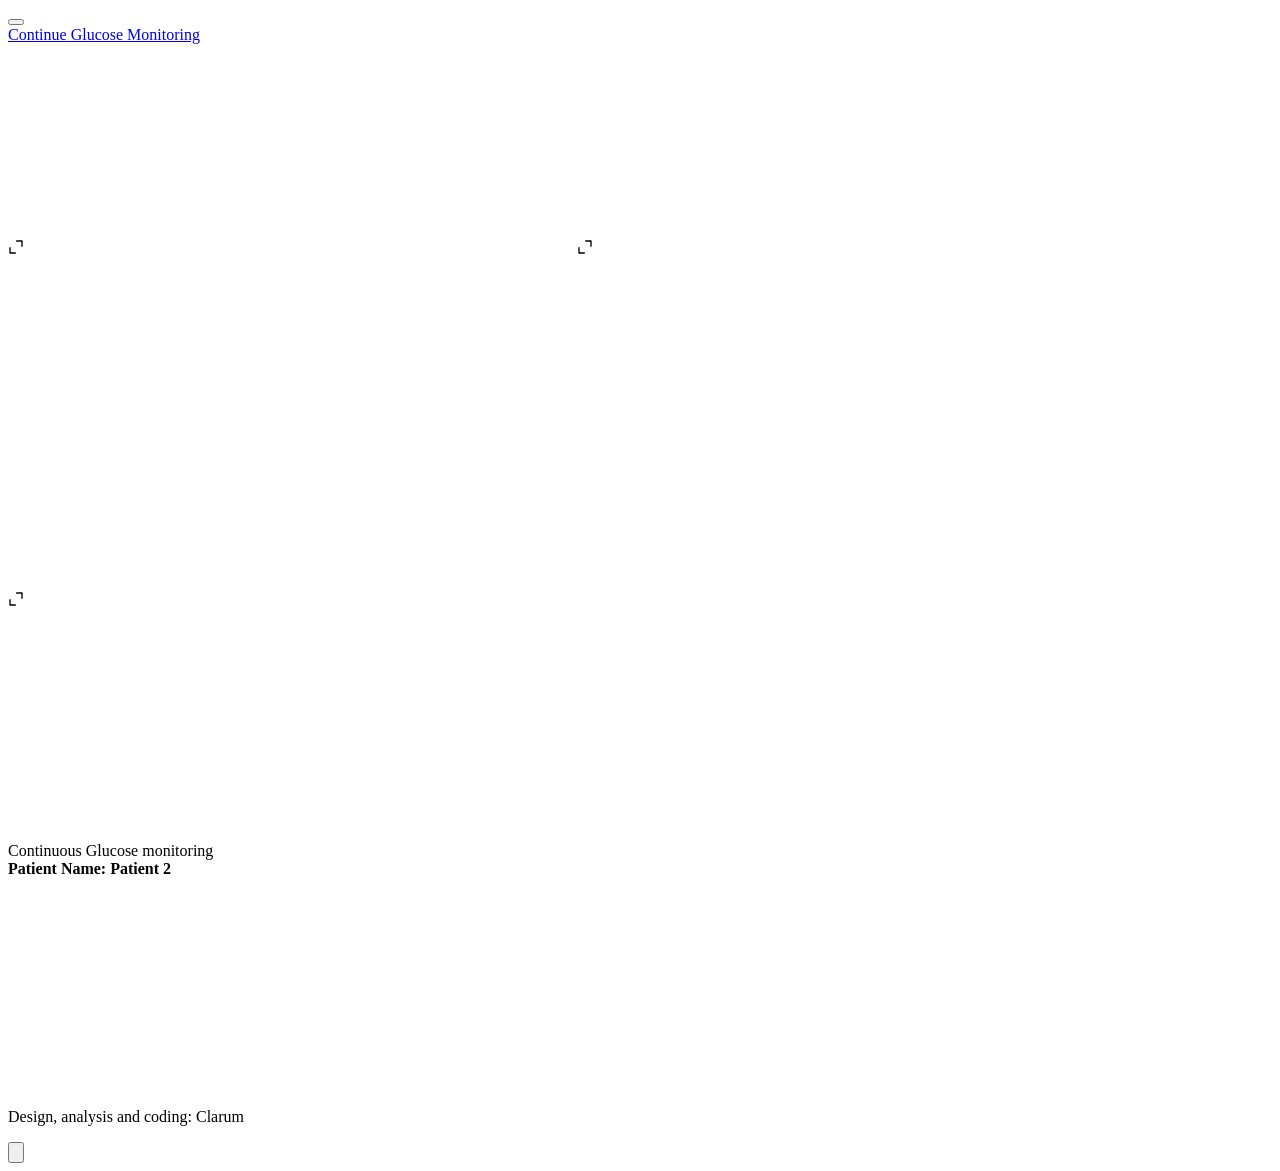
==== cgm_demo.html @ 1b86a3a2 "dashboard" ====
<!DOCTYPE html>
<html xmlns="http://www.w3.org/1999/xhtml" lang="en" xml:lang="en"><head>

<meta charset="utf-8">
<meta name="generator" content="quarto-1.8.14">

<meta name="viewport" content="width=device-width, initial-scale=1.0, user-scalable=yes">

<meta name="author" content="">

<title>Continue Glucose Monitoring</title>
<style>
code{white-space: pre-wrap;}
span.smallcaps{font-variant: small-caps;}
div.columns{display: flex; gap: min(4vw, 1.5em);}
div.column{flex: auto; overflow-x: auto;}
div.hanging-indent{margin-left: 1.5em; text-indent: -1.5em;}
ul.task-list{list-style: none;}
ul.task-list li input[type="checkbox"] {
  width: 0.8em;
  margin: 0 0.8em 0.2em -1em; /* quarto-specific, see https://github.com/quarto-dev/quarto-cli/issues/4556 */
  vertical-align: middle;
}
</style>


<script src="cgm_demo_files/libs/clipboard/clipboard.min.js"></script>
<script src="cgm_demo_files/libs/quarto-html/quarto.js" type="module"></script>
<script src="cgm_demo_files/libs/quarto-html/tabsets/tabsets.js" type="module"></script>
<script src="cgm_demo_files/libs/quarto-html/axe/axe-check.js" type="module"></script>
<script src="cgm_demo_files/libs/quarto-html/popper.min.js"></script>
<script src="cgm_demo_files/libs/quarto-html/tippy.umd.min.js"></script>
<script src="cgm_demo_files/libs/quarto-html/anchor.min.js"></script>
<link href="cgm_demo_files/libs/quarto-html/tippy.css" rel="stylesheet">
<link href="cgm_demo_files/libs/quarto-html/quarto-syntax-highlighting-8f1af79587c2686b78fe4e1fbadd71ab.css" rel="stylesheet" class="quarto-color-scheme" id="quarto-text-highlighting-styles">
<link href="cgm_demo_files/libs/quarto-html/quarto-syntax-highlighting-dark-98bfa626b1068186620cc14e15ad040c.css" rel="stylesheet" class="quarto-color-scheme quarto-color-alternate" id="quarto-text-highlighting-styles">
<link href="cgm_demo_files/libs/quarto-html/quarto-syntax-highlighting-8f1af79587c2686b78fe4e1fbadd71ab.css" rel="stylesheet" class="quarto-color-scheme-extra" id="quarto-text-highlighting-styles">
<script src="cgm_demo_files/libs/bootstrap/bootstrap.min.js"></script>
<link href="cgm_demo_files/libs/bootstrap/bootstrap-icons.css" rel="stylesheet">
<link href="cgm_demo_files/libs/bootstrap/bootstrap-f452a2c6eec29fcf981ae8c87aba3512.min.css" rel="stylesheet" append-hash="true" class="quarto-color-scheme" id="quarto-bootstrap" data-mode="light">
<link href="cgm_demo_files/libs/bootstrap/bootstrap-dark-f452a2c6eec29fcf981ae8c87aba3512.min.css" rel="stylesheet" append-hash="true" class="quarto-color-scheme quarto-color-alternate" id="quarto-bootstrap" data-mode="light">
<link href="cgm_demo_files/libs/bootstrap/bootstrap-f452a2c6eec29fcf981ae8c87aba3512.min.css" rel="stylesheet" append-hash="true" class="quarto-color-scheme-extra" id="quarto-bootstrap" data-mode="light">
<script src="cgm_demo_files/libs/quarto-dashboard/quarto-dashboard.js"></script>
<script src="cgm_demo_files/libs/quarto-dashboard/stickythead.js"></script>



<script src="cgm_demo_files/libs/quarto-dashboard/web-components.js" type="module"></script>
<script src="cgm_demo_files/libs/quarto-dashboard/components.js"></script>

<link href="cgm_demo_files/libs/htmltools-fill-0.5.9/fill.css" rel="stylesheet">
<script src="cgm_demo_files/libs/htmlwidgets-1.6.4/htmlwidgets.js"></script>
<link href="cgm_demo_files/libs/datatables-css-0.0.0/datatables-crosstalk.css" rel="stylesheet">
<script src="cgm_demo_files/libs/datatables-binding-0.34.0/datatables.js"></script>
<script src="cgm_demo_files/libs/jquery-3.6.0/jquery-3.6.0.min.js"></script>
<link href="cgm_demo_files/libs/dt-core-1.13.6/css/jquery.dataTables.min.css" rel="stylesheet">
<link href="cgm_demo_files/libs/dt-core-1.13.6/css/jquery.dataTables.extra.css" rel="stylesheet">
<script src="cgm_demo_files/libs/dt-core-1.13.6/js/jquery.dataTables.min.js"></script>
<link href="cgm_demo_files/libs/crosstalk-1.2.1/css/crosstalk.min.css" rel="stylesheet">
<script src="cgm_demo_files/libs/crosstalk-1.2.1/js/crosstalk.min.js"></script>
<script src="cgm_demo_files/libs/plotly-binding-4.12.0/plotly.js"></script>
<script src="cgm_demo_files/libs/typedarray-0.1/typedarray.min.js"></script>
<link href="cgm_demo_files/libs/plotly-htmlwidgets-css-2.25.2/plotly-htmlwidgets.css" rel="stylesheet">
<script src="cgm_demo_files/libs/plotly-main-2.25.2/plotly-latest.min.js"></script>


</head>

<body class="quarto-dashboard dashboard-fill dashboard-sidebar fullcontent quarto-light">

<header id="quarto-dashboard-header">
<nav class="navbar navbar-expand-md slim" data-bs-theme="dark">
  <div class="navbar-container container-fluid">
    <button class="navbar-toggler hidden" type="button" data-bs-toggle="collapse" data-bs-target="#dashboard-collapse" aria-controls="dashboard-collapse" aria-expanded="false" aria-label="Toggle navigation">
      <span class="navbar-toggler-icon"></span>
    </button>


    <div class="navbar-brand-container">

      <div class="navbar-title">
        <div class="navbar-title-text"><a href="#">Continue Glucose Monitoring</a></div>


      </div>
    </div>
</div>
</nav>
</header>
<div class="page-layout-custom quarto-dashboard-content bslib-gap-spacing html-fill-container bslib-page-fill dashboard-sidebar-container">

<div class="bslib-sidebar-layout html-fill-item html-fill-container" data-bslib-sidebar-open="desktop" data-bslib-sidebar-init="true" style=" --bslib-sidebar-width: 17%" data-bslib-sidebar-border="false" data-bslib-sidebar-border-radius="false"><div class="main html-fill-container html-fill-item"><div class="sidebar-content html-fill-item html-fill-container">
<div class="bslib-grid html-fill-item html-fill-container" style="display: grid; grid-template-columns: minmax(3em, 1fr);
grid-auto-rows: minmax(0, 1fr);">
<div class="bslib-grid html-fill-item html-fill-container" style="display: grid; grid-template-rows: minmax(3em, 45fr) minmax(3em, 55fr); grid-auto-columns: minmax(0, 1fr);">
<div class="bslib-grid html-fill-item html-fill-container" style="display: grid; grid-template-columns: minmax(3em, 45fr) minmax(3em, 55fr);
grid-auto-rows: minmax(0, 1fr);">
<div class="bslib-grid html-fill-item html-fill-container" style="display: grid; grid-template-rows: minmax(3em, 1fr); grid-auto-columns: minmax(0, 1fr);">
<div class="card cell bslib-card html-fill-container html-fill-item" data-bslib-card-init="" data-require-bs-caller="card()" data-full-screen="false">
<div class="card-body html-fill-item html-fill-container">
<div class="cell-output-display html-fill-item html-fill-container">
<div class="plotly html-widget html-fill-item html-fill-container" id="htmlwidget-739c5c9252cc0f25b545" style="width:100%;height:195px;"></div>
<script type="application/json" data-for="htmlwidget-739c5c9252cc0f25b545">{"x":{"visdat":{"c626cfb7fd":["function () ","plotlyVisDat"]},"cur_data":"c626cfb7fd","attrs":{"c626cfb7fd":{"measure":{},"x":{},"y":{},"textposition":"inside","text":{},"hovertemplate":{},"name":"20","linetype":["dash"],"alpha_stroke":1,"sizes":[10,100],"spans":[1,20],"type":"waterfall"}},"layout":{"margin":{"b":40,"l":60,"t":25,"r":10},"title":{"text":"Percentage of time in a glucose range","y":0.98999999999999999,"x":0.5,"xanchor":"center","yanchor":"top","font":{"family":"Helvetica","size":22}},"xaxis":{"domain":[0,1],"automargin":true,"title":"Glucose levels","font":{"size":16},"type":"category","categoryorder":"array","categoryarray":["very high","high","target","low","very low"]},"yaxis":{"domain":[0,1],"automargin":true,"title":"Percentage of Time","font":{"size":16}},"showlegend":false,"hovermode":"closest"},"source":"A","config":{"modeBarButtonsToAdd":["hoverclosest","hovercompare"],"showSendToCloud":false},"data":[{"measure":["target","high","very high"],"x":["target","high","very high"],"y":[26,48,26],"textposition":["inside","inside","inside"],"text":["70-180 mg/dL","181-250 mg/dL",">250 mg/dL"],"hovertemplate":["Time in glucose range: 26.4%","Time in glucose range: 47.5%","Time in glucose range: 26.1%"],"name":"20","type":"waterfall","line":{"dash":"dash"},"mode":"+lines","xaxis":"x","yaxis":"y","frame":null}],"highlight":{"on":"plotly_click","persistent":false,"dynamic":false,"selectize":false,"opacityDim":0.20000000000000001,"selected":{"opacity":1},"debounce":0},"shinyEvents":["plotly_hover","plotly_click","plotly_selected","plotly_relayout","plotly_brushed","plotly_brushing","plotly_clickannotation","plotly_doubleclick","plotly_deselect","plotly_afterplot","plotly_sunburstclick"],"base_url":"https://plot.ly"},"evals":[],"jsHooks":[]}</script>
</div>
</div>
<bslib-tooltip placement="auto" bsoptions="[]" data-require-bs-version="5" data-require-bs-caller="tooltip()">
    <template>Expand</template>
    <span class="bslib-full-screen-enter badge rounded-pill">
        <svg xmlns="http://www.w3.org/2000/svg" viewbox="0 0 24 24" style="height:1em;width:1em;" aria-hidden="true" role="img"><path d="M20 5C20 4.4 19.6 4 19 4H13C12.4 4 12 3.6 12 3C12 2.4 12.4 2 13 2H21C21.6 2 22 2.4 22 3V11C22 11.6 21.6 12 21 12C20.4 12 20 11.6 20 11V5ZM4 19C4 19.6 4.4 20 5 20H11C11.6 20 12 20.4 12 21C12 21.6 11.6 22 11 22H3C2.4 22 2 21.6 2 21V13C2 12.4 2.4 12 3 12C3.6 12 4 12.4 4 13V19Z"></path></svg>
    </span>
</bslib-tooltip><script data-bslib-card-init="">bslib.Card.initializeAllCards();</script></div>
</div><div class="bslib-grid html-fill-item html-fill-container" style="display: grid; grid-template-rows: minmax(3em, 1fr); grid-auto-columns: minmax(0, 1fr);">
<div class="card cell bslib-card html-fill-container html-fill-item" data-bslib-card-init="" data-require-bs-caller="card()" data-full-screen="false">
<div class="card-body html-fill-item html-fill-container">
<div class="cell-output-display html-fill-item html-fill-container">
<div class="plotly html-widget html-fill-item html-fill-container" id="htmlwidget-58cca37e4f664f8fe1e3" style="width:100%;height:195px;"></div>
<script type="application/json" data-for="htmlwidget-58cca37e4f664f8fe1e3">{"x":{"visdat":{"c6240b1819e":["function () ","plotlyVisDat"]},"cur_data":"c6240b1819e","attrs":{"c6240b1819e":{"x":{},"y":{},"mode":"lines","line":{"color":"black","width":2},"showlegend":false,"text":["Time:  00:05:00 <br /> Median:  258.2 mg/dL<br />","Time:  00:10:00 <br /> Median:  256.1 mg/dL<br />","Time:  00:15:00 <br /> Median:  254.1 mg/dL<br />","Time:  00:20:00 <br /> Median:  252.1 mg/dL<br />","Time:  00:25:00 <br /> Median:  250.1 mg/dL<br />","Time:  00:30:00 <br /> Median:  248.2 mg/dL<br />","Time:  00:35:00 <br /> Median:  246.3 mg/dL<br />","Time:  00:40:00 <br /> Median:  244.4 mg/dL<br />","Time:  00:45:00 <br /> Median:  242.5 mg/dL<br />","Time:  00:50:00 <br /> Median:  240.6 mg/dL<br />","Time:  00:55:00 <br /> Median:  238.7 mg/dL<br />","Time:  01:00:00 <br /> Median:  236.9 mg/dL<br />","Time:  01:05:00 <br /> Median:  235.1 mg/dL<br />","Time:  01:10:00 <br /> Median:  233.3 mg/dL<br />","Time:  01:15:00 <br /> Median:  231.6 mg/dL<br />","Time:  01:20:00 <br /> Median:  229.9 mg/dL<br />","Time:  01:25:00 <br /> Median:  228.2 mg/dL<br />","Time:  01:30:00 <br /> Median:  226.6 mg/dL<br />","Time:  01:35:00 <br /> Median:  225 mg/dL<br />","Time:  01:40:00 <br /> Median:  223.3 mg/dL<br />","Time:  01:45:00 <br /> Median:  221.8 mg/dL<br />","Time:  01:50:00 <br /> Median:  220.2 mg/dL<br />","Time:  01:55:00 <br /> Median:  218.7 mg/dL<br />","Time:  02:00:00 <br /> Median:  217.2 mg/dL<br />","Time:  02:05:00 <br /> Median:  215.7 mg/dL<br />","Time:  02:10:00 <br /> Median:  214.3 mg/dL<br />","Time:  02:15:00 <br /> Median:  212.9 mg/dL<br />","Time:  02:20:00 <br /> Median:  211.5 mg/dL<br />","Time:  02:25:00 <br /> Median:  210.2 mg/dL<br />","Time:  02:30:00 <br /> Median:  208.8 mg/dL<br />","Time:  02:35:00 <br /> Median:  207.5 mg/dL<br />","Time:  02:40:00 <br /> Median:  206.1 mg/dL<br />","Time:  02:45:00 <br /> Median:  204.8 mg/dL<br />","Time:  02:50:00 <br /> Median:  203.6 mg/dL<br />","Time:  02:55:00 <br /> Median:  202.4 mg/dL<br />","Time:  03:00:00 <br /> Median:  201.3 mg/dL<br />","Time:  03:05:00 <br /> Median:  200.3 mg/dL<br />","Time:  03:10:00 <br /> Median:  199.2 mg/dL<br />","Time:  03:15:00 <br /> Median:  198.1 mg/dL<br />","Time:  03:20:00 <br /> Median:  197 mg/dL<br />","Time:  03:25:00 <br /> Median:  195.9 mg/dL<br />","Time:  03:30:00 <br /> Median:  194.9 mg/dL<br />","Time:  03:35:00 <br /> Median:  193.9 mg/dL<br />","Time:  03:40:00 <br /> Median:  193.1 mg/dL<br />","Time:  03:45:00 <br /> Median:  192.3 mg/dL<br />","Time:  03:50:00 <br /> Median:  191.7 mg/dL<br />","Time:  03:55:00 <br /> Median:  191.1 mg/dL<br />","Time:  04:00:00 <br /> Median:  190.7 mg/dL<br />","Time:  04:05:00 <br /> Median:  190.2 mg/dL<br />","Time:  04:10:00 <br /> Median:  189.9 mg/dL<br />","Time:  04:15:00 <br /> Median:  189.6 mg/dL<br />","Time:  04:20:00 <br /> Median:  189.3 mg/dL<br />","Time:  04:25:00 <br /> Median:  189 mg/dL<br />","Time:  04:30:00 <br /> Median:  188.7 mg/dL<br />","Time:  04:35:00 <br /> Median:  188.5 mg/dL<br />","Time:  04:40:00 <br /> Median:  188.4 mg/dL<br />","Time:  04:45:00 <br /> Median:  188.4 mg/dL<br />","Time:  04:50:00 <br /> Median:  188.5 mg/dL<br />","Time:  04:55:00 <br /> Median:  188.6 mg/dL<br />","Time:  05:00:00 <br /> Median:  188.8 mg/dL<br />","Time:  05:05:00 <br /> Median:  188.9 mg/dL<br />","Time:  05:10:00 <br /> Median:  189.1 mg/dL<br />","Time:  05:15:00 <br /> Median:  189.2 mg/dL<br />","Time:  05:20:00 <br /> Median:  189.3 mg/dL<br />","Time:  05:25:00 <br /> Median:  189.6 mg/dL<br />","Time:  05:30:00 <br /> Median:  190 mg/dL<br />","Time:  05:35:00 <br /> Median:  190.5 mg/dL<br />","Time:  05:40:00 <br /> Median:  191 mg/dL<br />","Time:  05:45:00 <br /> Median:  191.5 mg/dL<br />","Time:  05:50:00 <br /> Median:  192 mg/dL<br />","Time:  05:55:00 <br /> Median:  192.4 mg/dL<br />","Time:  06:00:00 <br /> Median:  192.8 mg/dL<br />","Time:  06:05:00 <br /> Median:  193.1 mg/dL<br />","Time:  06:10:00 <br /> Median:  193.6 mg/dL<br />","Time:  06:15:00 <br /> Median:  194.1 mg/dL<br />","Time:  06:20:00 <br /> Median:  194.6 mg/dL<br />","Time:  06:25:00 <br /> Median:  195.2 mg/dL<br />","Time:  06:30:00 <br /> Median:  195.8 mg/dL<br />","Time:  06:35:00 <br /> Median:  196.3 mg/dL<br />","Time:  06:40:00 <br /> Median:  196.8 mg/dL<br />","Time:  06:45:00 <br /> Median:  197.3 mg/dL<br />","Time:  06:50:00 <br /> Median:  197.7 mg/dL<br />","Time:  06:55:00 <br /> Median:  198.2 mg/dL<br />","Time:  07:00:00 <br /> Median:  198.8 mg/dL<br />","Time:  07:05:00 <br /> Median:  199.4 mg/dL<br />","Time:  07:10:00 <br /> Median:  200 mg/dL<br />","Time:  07:15:00 <br /> Median:  200.6 mg/dL<br />","Time:  07:20:00 <br /> Median:  201.1 mg/dL<br />","Time:  07:25:00 <br /> Median:  201.6 mg/dL<br />","Time:  07:30:00 <br /> Median:  202 mg/dL<br />","Time:  07:35:00 <br /> Median:  202.5 mg/dL<br />","Time:  07:40:00 <br /> Median:  203 mg/dL<br />","Time:  07:45:00 <br /> Median:  203.5 mg/dL<br />","Time:  07:50:00 <br /> Median:  204.1 mg/dL<br />","Time:  07:55:00 <br /> Median:  204.7 mg/dL<br />","Time:  08:00:00 <br /> Median:  205.3 mg/dL<br />","Time:  08:05:00 <br /> Median:  205.8 mg/dL<br />","Time:  08:10:00 <br /> Median:  206.2 mg/dL<br />","Time:  08:15:00 <br /> Median:  206.5 mg/dL<br />","Time:  08:20:00 <br /> Median:  206.7 mg/dL<br />","Time:  08:25:00 <br /> Median:  207.1 mg/dL<br />","Time:  08:30:00 <br /> Median:  207.4 mg/dL<br />","Time:  08:35:00 <br /> Median:  207.8 mg/dL<br />","Time:  08:40:00 <br /> Median:  208.1 mg/dL<br />","Time:  08:45:00 <br /> Median:  208.4 mg/dL<br />","Time:  08:50:00 <br /> Median:  208.6 mg/dL<br />","Time:  08:55:00 <br /> Median:  208.8 mg/dL<br />","Time:  09:00:00 <br /> Median:  208.8 mg/dL<br />","Time:  09:05:00 <br /> Median:  208.7 mg/dL<br />","Time:  09:10:00 <br /> Median:  208.6 mg/dL<br />","Time:  09:15:00 <br /> Median:  208.5 mg/dL<br />","Time:  09:20:00 <br /> Median:  208.4 mg/dL<br />","Time:  09:25:00 <br /> Median:  208.3 mg/dL<br />","Time:  09:30:00 <br /> Median:  208.1 mg/dL<br />","Time:  09:35:00 <br /> Median:  207.8 mg/dL<br />","Time:  09:40:00 <br /> Median:  207.5 mg/dL<br />","Time:  09:45:00 <br /> Median:  207.1 mg/dL<br />","Time:  09:50:00 <br /> Median:  206.6 mg/dL<br />","Time:  09:55:00 <br /> Median:  205.9 mg/dL<br />","Time:  10:00:00 <br /> Median:  205.1 mg/dL<br />","Time:  10:05:00 <br /> Median:  204.2 mg/dL<br />","Time:  10:10:00 <br /> Median:  203.3 mg/dL<br />","Time:  10:15:00 <br /> Median:  202.4 mg/dL<br />","Time:  10:20:00 <br /> Median:  201.5 mg/dL<br />","Time:  10:25:00 <br /> Median:  200.6 mg/dL<br />","Time:  10:30:00 <br /> Median:  199.8 mg/dL<br />","Time:  10:35:00 <br /> Median:  199 mg/dL<br />","Time:  10:40:00 <br /> Median:  197.9 mg/dL<br />","Time:  10:45:00 <br /> Median:  196.7 mg/dL<br />","Time:  10:50:00 <br /> Median:  195.3 mg/dL<br />","Time:  10:55:00 <br /> Median:  194 mg/dL<br />","Time:  11:00:00 <br /> Median:  192.6 mg/dL<br />","Time:  11:05:00 <br /> Median:  191.4 mg/dL<br />","Time:  11:10:00 <br /> Median:  190.2 mg/dL<br />","Time:  11:15:00 <br /> Median:  189.3 mg/dL<br />","Time:  11:20:00 <br /> Median:  188.3 mg/dL<br />","Time:  11:25:00 <br /> Median:  187.2 mg/dL<br />","Time:  11:30:00 <br /> Median:  186 mg/dL<br />","Time:  11:35:00 <br /> Median:  184.7 mg/dL<br />","Time:  11:40:00 <br /> Median:  183.4 mg/dL<br />","Time:  11:45:00 <br /> Median:  182.2 mg/dL<br />","Time:  11:50:00 <br /> Median:  181 mg/dL<br />","Time:  11:55:00 <br /> Median:  180 mg/dL<br />","Time:  12:00:00 <br /> Median:  179.2 mg/dL<br />","Time:  12:05:00 <br /> Median:  178.5 mg/dL<br />","Time:  12:10:00 <br /> Median:  177.7 mg/dL<br />","Time:  12:15:00 <br /> Median:  176.9 mg/dL<br />","Time:  12:20:00 <br /> Median:  176 mg/dL<br />","Time:  12:25:00 <br /> Median:  175.2 mg/dL<br />","Time:  12:30:00 <br /> Median:  174.5 mg/dL<br />","Time:  12:35:00 <br /> Median:  173.8 mg/dL<br />","Time:  12:40:00 <br /> Median:  173.3 mg/dL<br />","Time:  12:45:00 <br /> Median:  172.8 mg/dL<br />","Time:  12:50:00 <br /> Median:  172.5 mg/dL<br />","Time:  12:55:00 <br /> Median:  172.2 mg/dL<br />","Time:  13:00:00 <br /> Median:  172 mg/dL<br />","Time:  13:05:00 <br /> Median:  171.7 mg/dL<br />","Time:  13:10:00 <br /> Median:  171.6 mg/dL<br />","Time:  13:15:00 <br /> Median:  171.4 mg/dL<br />","Time:  13:20:00 <br /> Median:  171.4 mg/dL<br />","Time:  13:25:00 <br /> Median:  171.4 mg/dL<br />","Time:  13:30:00 <br /> Median:  171.5 mg/dL<br />","Time:  13:35:00 <br /> Median:  171.7 mg/dL<br />","Time:  13:40:00 <br /> Median:  172 mg/dL<br />","Time:  13:45:00 <br /> Median:  172.4 mg/dL<br />","Time:  13:50:00 <br /> Median:  172.9 mg/dL<br />","Time:  13:55:00 <br /> Median:  173.5 mg/dL<br />","Time:  14:00:00 <br /> Median:  174.1 mg/dL<br />","Time:  14:05:00 <br /> Median:  174.7 mg/dL<br />","Time:  14:10:00 <br /> Median:  175.3 mg/dL<br />","Time:  14:15:00 <br /> Median:  176 mg/dL<br />","Time:  14:20:00 <br /> Median:  176.7 mg/dL<br />","Time:  14:25:00 <br /> Median:  177.5 mg/dL<br />","Time:  14:30:00 <br /> Median:  178.5 mg/dL<br />","Time:  14:35:00 <br /> Median:  179.6 mg/dL<br />","Time:  14:40:00 <br /> Median:  180.7 mg/dL<br />","Time:  14:45:00 <br /> Median:  181.8 mg/dL<br />","Time:  14:50:00 <br /> Median:  182.9 mg/dL<br />","Time:  14:55:00 <br /> Median:  184 mg/dL<br />","Time:  15:00:00 <br /> Median:  185 mg/dL<br />","Time:  15:05:00 <br /> Median:  186 mg/dL<br />","Time:  15:10:00 <br /> Median:  187.2 mg/dL<br />","Time:  15:15:00 <br /> Median:  188.5 mg/dL<br />","Time:  15:20:00 <br /> Median:  189.8 mg/dL<br />","Time:  15:25:00 <br /> Median:  191.2 mg/dL<br />","Time:  15:30:00 <br /> Median:  192.6 mg/dL<br />","Time:  15:35:00 <br /> Median:  193.9 mg/dL<br />","Time:  15:40:00 <br /> Median:  195.2 mg/dL<br />","Time:  15:45:00 <br /> Median:  196.3 mg/dL<br />","Time:  15:50:00 <br /> Median:  197.5 mg/dL<br />","Time:  15:55:00 <br /> Median:  198.8 mg/dL<br />","Time:  16:00:00 <br /> Median:  200.2 mg/dL<br />","Time:  16:05:00 <br /> Median:  201.6 mg/dL<br />","Time:  16:10:00 <br /> Median:  203.1 mg/dL<br />","Time:  16:15:00 <br /> Median:  204.6 mg/dL<br />","Time:  16:20:00 <br /> Median:  205.9 mg/dL<br />","Time:  16:25:00 <br /> Median:  207.2 mg/dL<br />","Time:  16:30:00 <br /> Median:  208.4 mg/dL<br />","Time:  16:35:00 <br /> Median:  209.5 mg/dL<br />","Time:  16:40:00 <br /> Median:  210.7 mg/dL<br />","Time:  16:45:00 <br /> Median:  211.9 mg/dL<br />","Time:  16:50:00 <br /> Median:  213.2 mg/dL<br />","Time:  16:55:00 <br /> Median:  214.4 mg/dL<br />","Time:  17:00:00 <br /> Median:  215.6 mg/dL<br />","Time:  17:05:00 <br /> Median:  216.8 mg/dL<br />","Time:  17:10:00 <br /> Median:  217.8 mg/dL<br />","Time:  17:15:00 <br /> Median:  218.8 mg/dL<br />","Time:  17:20:00 <br /> Median:  219.6 mg/dL<br />","Time:  17:25:00 <br /> Median:  220.5 mg/dL<br />","Time:  17:30:00 <br /> Median:  221.3 mg/dL<br />","Time:  17:35:00 <br /> Median:  222.1 mg/dL<br />","Time:  17:40:00 <br /> Median:  222.9 mg/dL<br />","Time:  17:45:00 <br /> Median:  223.7 mg/dL<br />","Time:  17:50:00 <br /> Median:  224.4 mg/dL<br />","Time:  17:55:00 <br /> Median:  225 mg/dL<br />","Time:  18:00:00 <br /> Median:  225.6 mg/dL<br />","Time:  18:05:00 <br /> Median:  226.1 mg/dL<br />","Time:  18:10:00 <br /> Median:  226.4 mg/dL<br />","Time:  18:15:00 <br /> Median:  226.6 mg/dL<br />","Time:  18:20:00 <br /> Median:  226.7 mg/dL<br />","Time:  18:25:00 <br /> Median:  226.7 mg/dL<br />","Time:  18:30:00 <br /> Median:  226.8 mg/dL<br />","Time:  18:35:00 <br /> Median:  226.9 mg/dL<br />","Time:  18:40:00 <br /> Median:  227.1 mg/dL<br />","Time:  18:45:00 <br /> Median:  227.4 mg/dL<br />","Time:  18:50:00 <br /> Median:  227.7 mg/dL<br />","Time:  18:55:00 <br /> Median:  227.9 mg/dL<br />","Time:  19:00:00 <br /> Median:  228 mg/dL<br />","Time:  19:05:00 <br /> Median:  228.1 mg/dL<br />","Time:  19:10:00 <br /> Median:  228.1 mg/dL<br />","Time:  19:15:00 <br /> Median:  228.1 mg/dL<br />","Time:  19:20:00 <br /> Median:  228.2 mg/dL<br />","Time:  19:25:00 <br /> Median:  228.4 mg/dL<br />","Time:  19:30:00 <br /> Median:  228.8 mg/dL<br />","Time:  19:35:00 <br /> Median:  229.3 mg/dL<br />","Time:  19:40:00 <br /> Median:  229.8 mg/dL<br />","Time:  19:45:00 <br /> Median:  230.2 mg/dL<br />","Time:  19:50:00 <br /> Median:  230.7 mg/dL<br />","Time:  19:55:00 <br /> Median:  231.2 mg/dL<br />","Time:  20:00:00 <br /> Median:  231.7 mg/dL<br />","Time:  20:05:00 <br /> Median:  232.2 mg/dL<br />","Time:  20:10:00 <br /> Median:  232.7 mg/dL<br />","Time:  20:15:00 <br /> Median:  233.2 mg/dL<br />","Time:  20:20:00 <br /> Median:  233.8 mg/dL<br />","Time:  20:25:00 <br /> Median:  234.6 mg/dL<br />","Time:  20:30:00 <br /> Median:  235.4 mg/dL<br />","Time:  20:35:00 <br /> Median:  236.2 mg/dL<br />","Time:  20:40:00 <br /> Median:  237 mg/dL<br />","Time:  20:45:00 <br /> Median:  237.9 mg/dL<br />","Time:  20:50:00 <br /> Median:  238.7 mg/dL<br />","Time:  20:55:00 <br /> Median:  239.4 mg/dL<br />","Time:  21:00:00 <br /> Median:  240 mg/dL<br />","Time:  21:05:00 <br /> Median:  240.5 mg/dL<br />","Time:  21:10:00 <br /> Median:  241.1 mg/dL<br />","Time:  21:15:00 <br /> Median:  241.7 mg/dL<br />","Time:  21:20:00 <br /> Median:  242.4 mg/dL<br />","Time:  21:25:00 <br /> Median:  243 mg/dL<br />","Time:  21:30:00 <br /> Median:  243.6 mg/dL<br />","Time:  21:35:00 <br /> Median:  244.2 mg/dL<br />","Time:  21:40:00 <br /> Median:  244.7 mg/dL<br />","Time:  21:45:00 <br /> Median:  245.2 mg/dL<br />","Time:  21:50:00 <br /> Median:  245.7 mg/dL<br />","Time:  21:55:00 <br /> Median:  246.2 mg/dL<br />","Time:  22:00:00 <br /> Median:  246.7 mg/dL<br />","Time:  22:05:00 <br /> Median:  247.2 mg/dL<br />","Time:  22:10:00 <br /> Median:  247.7 mg/dL<br />","Time:  22:15:00 <br /> Median:  248.2 mg/dL<br />","Time:  22:20:00 <br /> Median:  248.6 mg/dL<br />","Time:  22:25:00 <br /> Median:  249 mg/dL<br />","Time:  22:30:00 <br /> Median:  249.4 mg/dL<br />","Time:  22:35:00 <br /> Median:  249.8 mg/dL<br />","Time:  22:40:00 <br /> Median:  250.2 mg/dL<br />","Time:  22:45:00 <br /> Median:  250.5 mg/dL<br />","Time:  22:50:00 <br /> Median:  250.9 mg/dL<br />","Time:  22:55:00 <br /> Median:  251.2 mg/dL<br />","Time:  23:00:00 <br /> Median:  251.5 mg/dL<br />","Time:  23:05:00 <br /> Median:  251.8 mg/dL<br />","Time:  23:10:00 <br /> Median:  252.1 mg/dL<br />","Time:  23:15:00 <br /> Median:  252.3 mg/dL<br />","Time:  23:20:00 <br /> Median:  252.6 mg/dL<br />","Time:  23:25:00 <br /> Median:  252.8 mg/dL<br />","Time:  23:30:00 <br /> Median:  252.9 mg/dL<br />","Time:  23:35:00 <br /> Median:  253.1 mg/dL<br />","Time:  23:40:00 <br /> Median:  253.2 mg/dL<br />","Time:  23:45:00 <br /> Median:  253.3 mg/dL<br />","Time:  23:50:00 <br /> Median:  253.3 mg/dL<br />","Time:  23:55:00 <br /> Median:  253.4 mg/dL<br />","Time:  24:00:00 <br /> Median:  253.5 mg/dL<br />"],"hoverinfo":"text","alpha_stroke":1,"sizes":[10,100],"spans":[1,20],"type":"scatter"},"c6240b1819e.1":{"x":{},"y":{},"mode":"lines","line":{"color":"#325DAA","width":2,"dash":"dash"},"showlegend":false,"text":["Time:  00:05:00 <br /> 5th percentile:  182 mg/dL<br />","Time:  00:10:00 <br /> 5th percentile:  181.6 mg/dL<br />","Time:  00:15:00 <br /> 5th percentile:  181.2 mg/dL<br />","Time:  00:20:00 <br /> 5th percentile:  180.8 mg/dL<br />","Time:  00:25:00 <br /> 5th percentile:  180.4 mg/dL<br />","Time:  00:30:00 <br /> 5th percentile:  179.9 mg/dL<br />","Time:  00:35:00 <br /> 5th percentile:  179.5 mg/dL<br />","Time:  00:40:00 <br /> 5th percentile:  179.1 mg/dL<br />","Time:  00:45:00 <br /> 5th percentile:  178.7 mg/dL<br />","Time:  00:50:00 <br /> 5th percentile:  178.3 mg/dL<br />","Time:  00:55:00 <br /> 5th percentile:  177.8 mg/dL<br />","Time:  01:00:00 <br /> 5th percentile:  177.4 mg/dL<br />","Time:  01:05:00 <br /> 5th percentile:  177 mg/dL<br />","Time:  01:10:00 <br /> 5th percentile:  176.5 mg/dL<br />","Time:  01:15:00 <br /> 5th percentile:  176.1 mg/dL<br />","Time:  01:20:00 <br /> 5th percentile:  175.7 mg/dL<br />","Time:  01:25:00 <br /> 5th percentile:  175.2 mg/dL<br />","Time:  01:30:00 <br /> 5th percentile:  174.8 mg/dL<br />","Time:  01:35:00 <br /> 5th percentile:  174.3 mg/dL<br />","Time:  01:40:00 <br /> 5th percentile:  173.8 mg/dL<br />","Time:  01:45:00 <br /> 5th percentile:  173.4 mg/dL<br />","Time:  01:50:00 <br /> 5th percentile:  172.9 mg/dL<br />","Time:  01:55:00 <br /> 5th percentile:  172.4 mg/dL<br />","Time:  02:00:00 <br /> 5th percentile:  171.9 mg/dL<br />","Time:  02:05:00 <br /> 5th percentile:  171.4 mg/dL<br />","Time:  02:10:00 <br /> 5th percentile:  171 mg/dL<br />","Time:  02:15:00 <br /> 5th percentile:  170.5 mg/dL<br />","Time:  02:20:00 <br /> 5th percentile:  170 mg/dL<br />","Time:  02:25:00 <br /> 5th percentile:  169.5 mg/dL<br />","Time:  02:30:00 <br /> 5th percentile:  169.1 mg/dL<br />","Time:  02:35:00 <br /> 5th percentile:  168.6 mg/dL<br />","Time:  02:40:00 <br /> 5th percentile:  168.1 mg/dL<br />","Time:  02:45:00 <br /> 5th percentile:  167.7 mg/dL<br />","Time:  02:50:00 <br /> 5th percentile:  167.2 mg/dL<br />","Time:  02:55:00 <br /> 5th percentile:  166.7 mg/dL<br />","Time:  03:00:00 <br /> 5th percentile:  166.2 mg/dL<br />","Time:  03:05:00 <br /> 5th percentile:  165.7 mg/dL<br />","Time:  03:10:00 <br /> 5th percentile:  165.2 mg/dL<br />","Time:  03:15:00 <br /> 5th percentile:  164.7 mg/dL<br />","Time:  03:20:00 <br /> 5th percentile:  164.2 mg/dL<br />","Time:  03:25:00 <br /> 5th percentile:  163.6 mg/dL<br />","Time:  03:30:00 <br /> 5th percentile:  163.1 mg/dL<br />","Time:  03:35:00 <br /> 5th percentile:  162.6 mg/dL<br />","Time:  03:40:00 <br /> 5th percentile:  162.1 mg/dL<br />","Time:  03:45:00 <br /> 5th percentile:  161.5 mg/dL<br />","Time:  03:50:00 <br /> 5th percentile:  160.9 mg/dL<br />","Time:  03:55:00 <br /> 5th percentile:  160 mg/dL<br />","Time:  04:00:00 <br /> 5th percentile:  159.1 mg/dL<br />","Time:  04:05:00 <br /> 5th percentile:  158 mg/dL<br />","Time:  04:10:00 <br /> 5th percentile:  157 mg/dL<br />","Time:  04:15:00 <br /> 5th percentile:  155.9 mg/dL<br />","Time:  04:20:00 <br /> 5th percentile:  155 mg/dL<br />","Time:  04:25:00 <br /> 5th percentile:  154.3 mg/dL<br />","Time:  04:30:00 <br /> 5th percentile:  153.7 mg/dL<br />","Time:  04:35:00 <br /> 5th percentile:  153.2 mg/dL<br />","Time:  04:40:00 <br /> 5th percentile:  152.7 mg/dL<br />","Time:  04:45:00 <br /> 5th percentile:  152.1 mg/dL<br />","Time:  04:50:00 <br /> 5th percentile:  151.5 mg/dL<br />","Time:  04:55:00 <br /> 5th percentile:  151 mg/dL<br />","Time:  05:00:00 <br /> 5th percentile:  150.5 mg/dL<br />","Time:  05:05:00 <br /> 5th percentile:  150 mg/dL<br />","Time:  05:10:00 <br /> 5th percentile:  149.7 mg/dL<br />","Time:  05:15:00 <br /> 5th percentile:  149.5 mg/dL<br />","Time:  05:20:00 <br /> 5th percentile:  149.4 mg/dL<br />","Time:  05:25:00 <br /> 5th percentile:  149.5 mg/dL<br />","Time:  05:30:00 <br /> 5th percentile:  149.6 mg/dL<br />","Time:  05:35:00 <br /> 5th percentile:  149.8 mg/dL<br />","Time:  05:40:00 <br /> 5th percentile:  150.1 mg/dL<br />","Time:  05:45:00 <br /> 5th percentile:  150.3 mg/dL<br />","Time:  05:50:00 <br /> 5th percentile:  150.6 mg/dL<br />","Time:  05:55:00 <br /> 5th percentile:  150.9 mg/dL<br />","Time:  06:00:00 <br /> 5th percentile:  151.1 mg/dL<br />","Time:  06:05:00 <br /> 5th percentile:  151.4 mg/dL<br />","Time:  06:10:00 <br /> 5th percentile:  151.8 mg/dL<br />","Time:  06:15:00 <br /> 5th percentile:  152.3 mg/dL<br />","Time:  06:20:00 <br /> 5th percentile:  152.8 mg/dL<br />","Time:  06:25:00 <br /> 5th percentile:  153.4 mg/dL<br />","Time:  06:30:00 <br /> 5th percentile:  154 mg/dL<br />","Time:  06:35:00 <br /> 5th percentile:  154.6 mg/dL<br />","Time:  06:40:00 <br /> 5th percentile:  155.2 mg/dL<br />","Time:  06:45:00 <br /> 5th percentile:  155.7 mg/dL<br />","Time:  06:50:00 <br /> 5th percentile:  156.2 mg/dL<br />","Time:  06:55:00 <br /> 5th percentile:  156.9 mg/dL<br />","Time:  07:00:00 <br /> 5th percentile:  157.6 mg/dL<br />","Time:  07:05:00 <br /> 5th percentile:  158.4 mg/dL<br />","Time:  07:10:00 <br /> 5th percentile:  159.2 mg/dL<br />","Time:  07:15:00 <br /> 5th percentile:  160.1 mg/dL<br />","Time:  07:20:00 <br /> 5th percentile:  160.8 mg/dL<br />","Time:  07:25:00 <br /> 5th percentile:  161.6 mg/dL<br />","Time:  07:30:00 <br /> 5th percentile:  162.2 mg/dL<br />","Time:  07:35:00 <br /> 5th percentile:  162.9 mg/dL<br />","Time:  07:40:00 <br /> 5th percentile:  163.6 mg/dL<br />","Time:  07:45:00 <br /> 5th percentile:  164.5 mg/dL<br />","Time:  07:50:00 <br /> 5th percentile:  165.3 mg/dL<br />","Time:  07:55:00 <br /> 5th percentile:  166.2 mg/dL<br />","Time:  08:00:00 <br /> 5th percentile:  167.1 mg/dL<br />","Time:  08:05:00 <br /> 5th percentile:  167.9 mg/dL<br />","Time:  08:10:00 <br /> 5th percentile:  168.6 mg/dL<br />","Time:  08:15:00 <br /> 5th percentile:  169.2 mg/dL<br />","Time:  08:20:00 <br /> 5th percentile:  169.8 mg/dL<br />","Time:  08:25:00 <br /> 5th percentile:  170.5 mg/dL<br />","Time:  08:30:00 <br /> 5th percentile:  171.1 mg/dL<br />","Time:  08:35:00 <br /> 5th percentile:  171.9 mg/dL<br />","Time:  08:40:00 <br /> 5th percentile:  172.6 mg/dL<br />","Time:  08:45:00 <br /> 5th percentile:  173.2 mg/dL<br />","Time:  08:50:00 <br /> 5th percentile:  173.8 mg/dL<br />","Time:  08:55:00 <br /> 5th percentile:  174.3 mg/dL<br />","Time:  09:00:00 <br /> 5th percentile:  174.7 mg/dL<br />","Time:  09:05:00 <br /> 5th percentile:  175.1 mg/dL<br />","Time:  09:10:00 <br /> 5th percentile:  175.4 mg/dL<br />","Time:  09:15:00 <br /> 5th percentile:  175.8 mg/dL<br />","Time:  09:20:00 <br /> 5th percentile:  176.2 mg/dL<br />","Time:  09:25:00 <br /> 5th percentile:  176.5 mg/dL<br />","Time:  09:30:00 <br /> 5th percentile:  176.8 mg/dL<br />","Time:  09:35:00 <br /> 5th percentile:  177.1 mg/dL<br />","Time:  09:40:00 <br /> 5th percentile:  177.3 mg/dL<br />","Time:  09:45:00 <br /> 5th percentile:  177.3 mg/dL<br />","Time:  09:50:00 <br /> 5th percentile:  177.3 mg/dL<br />","Time:  09:55:00 <br /> 5th percentile:  177.3 mg/dL<br />","Time:  10:00:00 <br /> 5th percentile:  177.2 mg/dL<br />","Time:  10:05:00 <br /> 5th percentile:  177.1 mg/dL<br />","Time:  10:10:00 <br /> 5th percentile:  177 mg/dL<br />","Time:  10:15:00 <br /> 5th percentile:  176.8 mg/dL<br />","Time:  10:20:00 <br /> 5th percentile:  176.5 mg/dL<br />","Time:  10:25:00 <br /> 5th percentile:  176.3 mg/dL<br />","Time:  10:30:00 <br /> 5th percentile:  176 mg/dL<br />","Time:  10:35:00 <br /> 5th percentile:  175.6 mg/dL<br />","Time:  10:40:00 <br /> 5th percentile:  175.1 mg/dL<br />","Time:  10:45:00 <br /> 5th percentile:  174.5 mg/dL<br />","Time:  10:50:00 <br /> 5th percentile:  173.8 mg/dL<br />","Time:  10:55:00 <br /> 5th percentile:  173.1 mg/dL<br />","Time:  11:00:00 <br /> 5th percentile:  172.4 mg/dL<br />","Time:  11:05:00 <br /> 5th percentile:  171.7 mg/dL<br />","Time:  11:10:00 <br /> 5th percentile:  171 mg/dL<br />","Time:  11:15:00 <br /> 5th percentile:  170.3 mg/dL<br />","Time:  11:20:00 <br /> 5th percentile:  169.6 mg/dL<br />","Time:  11:25:00 <br /> 5th percentile:  168.8 mg/dL<br />","Time:  11:30:00 <br /> 5th percentile:  168 mg/dL<br />","Time:  11:35:00 <br /> 5th percentile:  167.1 mg/dL<br />","Time:  11:40:00 <br /> 5th percentile:  166.2 mg/dL<br />","Time:  11:45:00 <br /> 5th percentile:  165.2 mg/dL<br />","Time:  11:50:00 <br /> 5th percentile:  164.3 mg/dL<br />","Time:  11:55:00 <br /> 5th percentile:  163.4 mg/dL<br />","Time:  12:00:00 <br /> 5th percentile:  162.5 mg/dL<br />","Time:  12:05:00 <br /> 5th percentile:  161.6 mg/dL<br />","Time:  12:10:00 <br /> 5th percentile:  160.7 mg/dL<br />","Time:  12:15:00 <br /> 5th percentile:  159.7 mg/dL<br />","Time:  12:20:00 <br /> 5th percentile:  158.7 mg/dL<br />","Time:  12:25:00 <br /> 5th percentile:  157.7 mg/dL<br />","Time:  12:30:00 <br /> 5th percentile:  156.6 mg/dL<br />","Time:  12:35:00 <br /> 5th percentile:  155.6 mg/dL<br />","Time:  12:40:00 <br /> 5th percentile:  154.6 mg/dL<br />","Time:  12:45:00 <br /> 5th percentile:  153.6 mg/dL<br />","Time:  12:50:00 <br /> 5th percentile:  152.5 mg/dL<br />","Time:  12:55:00 <br /> 5th percentile:  151.4 mg/dL<br />","Time:  13:00:00 <br /> 5th percentile:  150.2 mg/dL<br />","Time:  13:05:00 <br /> 5th percentile:  148.9 mg/dL<br />","Time:  13:10:00 <br /> 5th percentile:  147.7 mg/dL<br />","Time:  13:15:00 <br /> 5th percentile:  146.4 mg/dL<br />","Time:  13:20:00 <br /> 5th percentile:  145.2 mg/dL<br />","Time:  13:25:00 <br /> 5th percentile:  144.1 mg/dL<br />","Time:  13:30:00 <br /> 5th percentile:  143 mg/dL<br />","Time:  13:35:00 <br /> 5th percentile:  141.9 mg/dL<br />","Time:  13:40:00 <br /> 5th percentile:  140.5 mg/dL<br />","Time:  13:45:00 <br /> 5th percentile:  139 mg/dL<br />","Time:  13:50:00 <br /> 5th percentile:  137.3 mg/dL<br />","Time:  13:55:00 <br /> 5th percentile:  135.7 mg/dL<br />","Time:  14:00:00 <br /> 5th percentile:  134.1 mg/dL<br />","Time:  14:05:00 <br /> 5th percentile:  132.7 mg/dL<br />","Time:  14:10:00 <br /> 5th percentile:  131.5 mg/dL<br />","Time:  14:15:00 <br /> 5th percentile:  130.7 mg/dL<br />","Time:  14:20:00 <br /> 5th percentile:  130 mg/dL<br />","Time:  14:25:00 <br /> 5th percentile:  129.2 mg/dL<br />","Time:  14:30:00 <br /> 5th percentile:  128.3 mg/dL<br />","Time:  14:35:00 <br /> 5th percentile:  127.3 mg/dL<br />","Time:  14:40:00 <br /> 5th percentile:  126.5 mg/dL<br />","Time:  14:45:00 <br /> 5th percentile:  125.7 mg/dL<br />","Time:  14:50:00 <br /> 5th percentile:  125.1 mg/dL<br />","Time:  14:55:00 <br /> 5th percentile:  124.7 mg/dL<br />","Time:  15:00:00 <br /> 5th percentile:  124.6 mg/dL<br />","Time:  15:05:00 <br /> 5th percentile:  124.8 mg/dL<br />","Time:  15:10:00 <br /> 5th percentile:  125.2 mg/dL<br />","Time:  15:15:00 <br /> 5th percentile:  125.9 mg/dL<br />","Time:  15:20:00 <br /> 5th percentile:  126.7 mg/dL<br />","Time:  15:25:00 <br /> 5th percentile:  127.6 mg/dL<br />","Time:  15:30:00 <br /> 5th percentile:  128.6 mg/dL<br />","Time:  15:35:00 <br /> 5th percentile:  129.5 mg/dL<br />","Time:  15:40:00 <br /> 5th percentile:  130.3 mg/dL<br />","Time:  15:45:00 <br /> 5th percentile:  131 mg/dL<br />","Time:  15:50:00 <br /> 5th percentile:  131.9 mg/dL<br />","Time:  15:55:00 <br /> 5th percentile:  133.2 mg/dL<br />","Time:  16:00:00 <br /> 5th percentile:  134.9 mg/dL<br />","Time:  16:05:00 <br /> 5th percentile:  136.7 mg/dL<br />","Time:  16:10:00 <br /> 5th percentile:  138.6 mg/dL<br />","Time:  16:15:00 <br /> 5th percentile:  140.5 mg/dL<br />","Time:  16:20:00 <br /> 5th percentile:  142.2 mg/dL<br />","Time:  16:25:00 <br /> 5th percentile:  143.6 mg/dL<br />","Time:  16:30:00 <br /> 5th percentile:  144.6 mg/dL<br />","Time:  16:35:00 <br /> 5th percentile:  145.6 mg/dL<br />","Time:  16:40:00 <br /> 5th percentile:  146.9 mg/dL<br />","Time:  16:45:00 <br /> 5th percentile:  148.4 mg/dL<br />","Time:  16:50:00 <br /> 5th percentile:  150 mg/dL<br />","Time:  16:55:00 <br /> 5th percentile:  151.7 mg/dL<br />","Time:  17:00:00 <br /> 5th percentile:  153.3 mg/dL<br />","Time:  17:05:00 <br /> 5th percentile:  154.7 mg/dL<br />","Time:  17:10:00 <br /> 5th percentile:  155.8 mg/dL<br />","Time:  17:15:00 <br /> 5th percentile:  156.5 mg/dL<br />","Time:  17:20:00 <br /> 5th percentile:  157 mg/dL<br />","Time:  17:25:00 <br /> 5th percentile:  157.4 mg/dL<br />","Time:  17:30:00 <br /> 5th percentile:  157.6 mg/dL<br />","Time:  17:35:00 <br /> 5th percentile:  157.9 mg/dL<br />","Time:  17:40:00 <br /> 5th percentile:  158 mg/dL<br />","Time:  17:45:00 <br /> 5th percentile:  158.1 mg/dL<br />","Time:  17:50:00 <br /> 5th percentile:  158.2 mg/dL<br />","Time:  17:55:00 <br /> 5th percentile:  158.3 mg/dL<br />","Time:  18:00:00 <br /> 5th percentile:  158.4 mg/dL<br />","Time:  18:05:00 <br /> 5th percentile:  158.2 mg/dL<br />","Time:  18:10:00 <br /> 5th percentile:  157.6 mg/dL<br />","Time:  18:15:00 <br /> 5th percentile:  156.6 mg/dL<br />","Time:  18:20:00 <br /> 5th percentile:  155.5 mg/dL<br />","Time:  18:25:00 <br /> 5th percentile:  154.3 mg/dL<br />","Time:  18:30:00 <br /> 5th percentile:  153.1 mg/dL<br />","Time:  18:35:00 <br /> 5th percentile:  152 mg/dL<br />","Time:  18:40:00 <br /> 5th percentile:  151.2 mg/dL<br />","Time:  18:45:00 <br /> 5th percentile:  150.8 mg/dL<br />","Time:  18:50:00 <br /> 5th percentile:  150.4 mg/dL<br />","Time:  18:55:00 <br /> 5th percentile:  149.7 mg/dL<br />","Time:  19:00:00 <br /> 5th percentile:  148.7 mg/dL<br />","Time:  19:05:00 <br /> 5th percentile:  147.6 mg/dL<br />","Time:  19:10:00 <br /> 5th percentile:  146.5 mg/dL<br />","Time:  19:15:00 <br /> 5th percentile:  145.4 mg/dL<br />","Time:  19:20:00 <br /> 5th percentile:  144.5 mg/dL<br />","Time:  19:25:00 <br /> 5th percentile:  143.9 mg/dL<br />","Time:  19:30:00 <br /> 5th percentile:  143.7 mg/dL<br />","Time:  19:35:00 <br /> 5th percentile:  143.8 mg/dL<br />","Time:  19:40:00 <br /> 5th percentile:  143.8 mg/dL<br />","Time:  19:45:00 <br /> 5th percentile:  143.9 mg/dL<br />","Time:  19:50:00 <br /> 5th percentile:  144.1 mg/dL<br />","Time:  19:55:00 <br /> 5th percentile:  144.3 mg/dL<br />","Time:  20:00:00 <br /> 5th percentile:  144.5 mg/dL<br />","Time:  20:05:00 <br /> 5th percentile:  144.9 mg/dL<br />","Time:  20:10:00 <br /> 5th percentile:  145.4 mg/dL<br />","Time:  20:15:00 <br /> 5th percentile:  145.9 mg/dL<br />","Time:  20:20:00 <br /> 5th percentile:  146.7 mg/dL<br />","Time:  20:25:00 <br /> 5th percentile:  147.7 mg/dL<br />","Time:  20:30:00 <br /> 5th percentile:  148.9 mg/dL<br />","Time:  20:35:00 <br /> 5th percentile:  150.3 mg/dL<br />","Time:  20:40:00 <br /> 5th percentile:  151.8 mg/dL<br />","Time:  20:45:00 <br /> 5th percentile:  153.2 mg/dL<br />","Time:  20:50:00 <br /> 5th percentile:  154.6 mg/dL<br />","Time:  20:55:00 <br /> 5th percentile:  155.9 mg/dL<br />","Time:  21:00:00 <br /> 5th percentile:  157 mg/dL<br />","Time:  21:05:00 <br /> 5th percentile:  158 mg/dL<br />","Time:  21:10:00 <br /> 5th percentile:  159.2 mg/dL<br />","Time:  21:15:00 <br /> 5th percentile:  160.4 mg/dL<br />","Time:  21:20:00 <br /> 5th percentile:  161.7 mg/dL<br />","Time:  21:25:00 <br /> 5th percentile:  163 mg/dL<br />","Time:  21:30:00 <br /> 5th percentile:  164.4 mg/dL<br />","Time:  21:35:00 <br /> 5th percentile:  165.7 mg/dL<br />","Time:  21:40:00 <br /> 5th percentile:  166.9 mg/dL<br />","Time:  21:45:00 <br /> 5th percentile:  168.1 mg/dL<br />","Time:  21:50:00 <br /> 5th percentile:  169.3 mg/dL<br />","Time:  21:55:00 <br /> 5th percentile:  170.5 mg/dL<br />","Time:  22:00:00 <br /> 5th percentile:  171.7 mg/dL<br />","Time:  22:05:00 <br /> 5th percentile:  173 mg/dL<br />","Time:  22:10:00 <br /> 5th percentile:  174.2 mg/dL<br />","Time:  22:15:00 <br /> 5th percentile:  175.5 mg/dL<br />","Time:  22:20:00 <br /> 5th percentile:  176.8 mg/dL<br />","Time:  22:25:00 <br /> 5th percentile:  178 mg/dL<br />","Time:  22:30:00 <br /> 5th percentile:  179.3 mg/dL<br />","Time:  22:35:00 <br /> 5th percentile:  180.5 mg/dL<br />","Time:  22:40:00 <br /> 5th percentile:  181.8 mg/dL<br />","Time:  22:45:00 <br /> 5th percentile:  183.1 mg/dL<br />","Time:  22:50:00 <br /> 5th percentile:  184.4 mg/dL<br />","Time:  22:55:00 <br /> 5th percentile:  185.6 mg/dL<br />","Time:  23:00:00 <br /> 5th percentile:  186.9 mg/dL<br />","Time:  23:05:00 <br /> 5th percentile:  188.2 mg/dL<br />","Time:  23:10:00 <br /> 5th percentile:  189.6 mg/dL<br />","Time:  23:15:00 <br /> 5th percentile:  190.9 mg/dL<br />","Time:  23:20:00 <br /> 5th percentile:  192.1 mg/dL<br />","Time:  23:25:00 <br /> 5th percentile:  193.4 mg/dL<br />","Time:  23:30:00 <br /> 5th percentile:  194.7 mg/dL<br />","Time:  23:35:00 <br /> 5th percentile:  195.9 mg/dL<br />","Time:  23:40:00 <br /> 5th percentile:  197.1 mg/dL<br />","Time:  23:45:00 <br /> 5th percentile:  198.4 mg/dL<br />","Time:  23:50:00 <br /> 5th percentile:  199.6 mg/dL<br />","Time:  23:55:00 <br /> 5th percentile:  200.9 mg/dL<br />","Time:  24:00:00 <br /> 5th percentile:  202.1 mg/dL<br />"],"hoverinfo":"text","alpha_stroke":1,"sizes":[10,100],"spans":[1,20],"type":"scatter","inherit":true},"c6240b1819e.2":{"x":{},"y":{},"mode":"lines","line":{"color":"#325DAA","width":2,"dash":"dash"},"showlegend":false,"text":["Time:  00:05:00 <br /> 95th percentile:  320.6 mg/dL<br />","Time:  00:10:00 <br /> 95th percentile:  320.7 mg/dL<br />","Time:  00:15:00 <br /> 95th percentile:  320.8 mg/dL<br />","Time:  00:20:00 <br /> 95th percentile:  320.9 mg/dL<br />","Time:  00:25:00 <br /> 95th percentile:  321 mg/dL<br />","Time:  00:30:00 <br /> 95th percentile:  320.9 mg/dL<br />","Time:  00:35:00 <br /> 95th percentile:  320.9 mg/dL<br />","Time:  00:40:00 <br /> 95th percentile:  320.7 mg/dL<br />","Time:  00:45:00 <br /> 95th percentile:  320.5 mg/dL<br />","Time:  00:50:00 <br /> 95th percentile:  320.3 mg/dL<br />","Time:  00:55:00 <br /> 95th percentile:  320 mg/dL<br />","Time:  01:00:00 <br /> 95th percentile:  319.6 mg/dL<br />","Time:  01:05:00 <br /> 95th percentile:  319.2 mg/dL<br />","Time:  01:10:00 <br /> 95th percentile:  318.8 mg/dL<br />","Time:  01:15:00 <br /> 95th percentile:  318.3 mg/dL<br />","Time:  01:20:00 <br /> 95th percentile:  317.8 mg/dL<br />","Time:  01:25:00 <br /> 95th percentile:  317.2 mg/dL<br />","Time:  01:30:00 <br /> 95th percentile:  316.6 mg/dL<br />","Time:  01:35:00 <br /> 95th percentile:  316 mg/dL<br />","Time:  01:40:00 <br /> 95th percentile:  315.2 mg/dL<br />","Time:  01:45:00 <br /> 95th percentile:  314.4 mg/dL<br />","Time:  01:50:00 <br /> 95th percentile:  313.6 mg/dL<br />","Time:  01:55:00 <br /> 95th percentile:  312.7 mg/dL<br />","Time:  02:00:00 <br /> 95th percentile:  311.8 mg/dL<br />","Time:  02:05:00 <br /> 95th percentile:  310.8 mg/dL<br />","Time:  02:10:00 <br /> 95th percentile:  309.8 mg/dL<br />","Time:  02:15:00 <br /> 95th percentile:  308.8 mg/dL<br />","Time:  02:20:00 <br /> 95th percentile:  307.8 mg/dL<br />","Time:  02:25:00 <br /> 95th percentile:  306.7 mg/dL<br />","Time:  02:30:00 <br /> 95th percentile:  305.5 mg/dL<br />","Time:  02:35:00 <br /> 95th percentile:  304.2 mg/dL<br />","Time:  02:40:00 <br /> 95th percentile:  302.9 mg/dL<br />","Time:  02:45:00 <br /> 95th percentile:  301.6 mg/dL<br />","Time:  02:50:00 <br /> 95th percentile:  300.3 mg/dL<br />","Time:  02:55:00 <br /> 95th percentile:  299 mg/dL<br />","Time:  03:00:00 <br /> 95th percentile:  297.7 mg/dL<br />","Time:  03:05:00 <br /> 95th percentile:  296.2 mg/dL<br />","Time:  03:10:00 <br /> 95th percentile:  294.6 mg/dL<br />","Time:  03:15:00 <br /> 95th percentile:  292.9 mg/dL<br />","Time:  03:20:00 <br /> 95th percentile:  291 mg/dL<br />","Time:  03:25:00 <br /> 95th percentile:  289.2 mg/dL<br />","Time:  03:30:00 <br /> 95th percentile:  287.3 mg/dL<br />","Time:  03:35:00 <br /> 95th percentile:  285.4 mg/dL<br />","Time:  03:40:00 <br /> 95th percentile:  283.6 mg/dL<br />","Time:  03:45:00 <br /> 95th percentile:  282 mg/dL<br />","Time:  03:50:00 <br /> 95th percentile:  280.3 mg/dL<br />","Time:  03:55:00 <br /> 95th percentile:  278.4 mg/dL<br />","Time:  04:00:00 <br /> 95th percentile:  276.2 mg/dL<br />","Time:  04:05:00 <br /> 95th percentile:  274 mg/dL<br />","Time:  04:10:00 <br /> 95th percentile:  271.7 mg/dL<br />","Time:  04:15:00 <br /> 95th percentile:  269.4 mg/dL<br />","Time:  04:20:00 <br /> 95th percentile:  267.4 mg/dL<br />","Time:  04:25:00 <br /> 95th percentile:  265.5 mg/dL<br />","Time:  04:30:00 <br /> 95th percentile:  264 mg/dL<br />","Time:  04:35:00 <br /> 95th percentile:  262.5 mg/dL<br />","Time:  04:40:00 <br /> 95th percentile:  260.8 mg/dL<br />","Time:  04:45:00 <br /> 95th percentile:  259 mg/dL<br />","Time:  04:50:00 <br /> 95th percentile:  257.2 mg/dL<br />","Time:  04:55:00 <br /> 95th percentile:  255.4 mg/dL<br />","Time:  05:00:00 <br /> 95th percentile:  253.7 mg/dL<br />","Time:  05:05:00 <br /> 95th percentile:  252.2 mg/dL<br />","Time:  05:10:00 <br /> 95th percentile:  250.9 mg/dL<br />","Time:  05:15:00 <br /> 95th percentile:  249.9 mg/dL<br />","Time:  05:20:00 <br /> 95th percentile:  249.2 mg/dL<br />","Time:  05:25:00 <br /> 95th percentile:  248.7 mg/dL<br />","Time:  05:30:00 <br /> 95th percentile:  248.3 mg/dL<br />","Time:  05:35:00 <br /> 95th percentile:  248 mg/dL<br />","Time:  05:40:00 <br /> 95th percentile:  247.8 mg/dL<br />","Time:  05:45:00 <br /> 95th percentile:  247.7 mg/dL<br />","Time:  05:50:00 <br /> 95th percentile:  247.7 mg/dL<br />","Time:  05:55:00 <br /> 95th percentile:  247.7 mg/dL<br />","Time:  06:00:00 <br /> 95th percentile:  247.7 mg/dL<br />","Time:  06:05:00 <br /> 95th percentile:  247.9 mg/dL<br />","Time:  06:10:00 <br /> 95th percentile:  248.4 mg/dL<br />","Time:  06:15:00 <br /> 95th percentile:  249.2 mg/dL<br />","Time:  06:20:00 <br /> 95th percentile:  250.2 mg/dL<br />","Time:  06:25:00 <br /> 95th percentile:  251.3 mg/dL<br />","Time:  06:30:00 <br /> 95th percentile:  252.4 mg/dL<br />","Time:  06:35:00 <br /> 95th percentile:  253.4 mg/dL<br />","Time:  06:40:00 <br /> 95th percentile:  254.2 mg/dL<br />","Time:  06:45:00 <br /> 95th percentile:  254.8 mg/dL<br />","Time:  06:50:00 <br /> 95th percentile:  255.4 mg/dL<br />","Time:  06:55:00 <br /> 95th percentile:  256.3 mg/dL<br />","Time:  07:00:00 <br /> 95th percentile:  257.4 mg/dL<br />","Time:  07:05:00 <br /> 95th percentile:  258.7 mg/dL<br />","Time:  07:10:00 <br /> 95th percentile:  259.9 mg/dL<br />","Time:  07:15:00 <br /> 95th percentile:  261.2 mg/dL<br />","Time:  07:20:00 <br /> 95th percentile:  262.3 mg/dL<br />","Time:  07:25:00 <br /> 95th percentile:  263.2 mg/dL<br />","Time:  07:30:00 <br /> 95th percentile:  263.9 mg/dL<br />","Time:  07:35:00 <br /> 95th percentile:  264.5 mg/dL<br />","Time:  07:40:00 <br /> 95th percentile:  265.4 mg/dL<br />","Time:  07:45:00 <br /> 95th percentile:  266.4 mg/dL<br />","Time:  07:50:00 <br /> 95th percentile:  267.5 mg/dL<br />","Time:  07:55:00 <br /> 95th percentile:  268.7 mg/dL<br />","Time:  08:00:00 <br /> 95th percentile:  269.7 mg/dL<br />","Time:  08:05:00 <br /> 95th percentile:  270.6 mg/dL<br />","Time:  08:10:00 <br /> 95th percentile:  271.3 mg/dL<br />","Time:  08:15:00 <br /> 95th percentile:  271.7 mg/dL<br />","Time:  08:20:00 <br /> 95th percentile:  272 mg/dL<br />","Time:  08:25:00 <br /> 95th percentile:  272.4 mg/dL<br />","Time:  08:30:00 <br /> 95th percentile:  272.8 mg/dL<br />","Time:  08:35:00 <br /> 95th percentile:  273.1 mg/dL<br />","Time:  08:40:00 <br /> 95th percentile:  273.5 mg/dL<br />","Time:  08:45:00 <br /> 95th percentile:  273.8 mg/dL<br />","Time:  08:50:00 <br /> 95th percentile:  273.9 mg/dL<br />","Time:  08:55:00 <br /> 95th percentile:  273.9 mg/dL<br />","Time:  09:00:00 <br /> 95th percentile:  273.7 mg/dL<br />","Time:  09:05:00 <br /> 95th percentile:  273.3 mg/dL<br />","Time:  09:10:00 <br /> 95th percentile:  272.6 mg/dL<br />","Time:  09:15:00 <br /> 95th percentile:  271.7 mg/dL<br />","Time:  09:20:00 <br /> 95th percentile:  270.6 mg/dL<br />","Time:  09:25:00 <br /> 95th percentile:  269.4 mg/dL<br />","Time:  09:30:00 <br /> 95th percentile:  268.3 mg/dL<br />","Time:  09:35:00 <br /> 95th percentile:  267.1 mg/dL<br />","Time:  09:40:00 <br /> 95th percentile:  266 mg/dL<br />","Time:  09:45:00 <br /> 95th percentile:  265.1 mg/dL<br />","Time:  09:50:00 <br /> 95th percentile:  264 mg/dL<br />","Time:  09:55:00 <br /> 95th percentile:  262.6 mg/dL<br />","Time:  10:00:00 <br /> 95th percentile:  260.9 mg/dL<br />","Time:  10:05:00 <br /> 95th percentile:  259.1 mg/dL<br />","Time:  10:10:00 <br /> 95th percentile:  257.1 mg/dL<br />","Time:  10:15:00 <br /> 95th percentile:  255.2 mg/dL<br />","Time:  10:20:00 <br /> 95th percentile:  253.5 mg/dL<br />","Time:  10:25:00 <br /> 95th percentile:  252 mg/dL<br />","Time:  10:30:00 <br /> 95th percentile:  250.8 mg/dL<br />","Time:  10:35:00 <br /> 95th percentile:  249.6 mg/dL<br />","Time:  10:40:00 <br /> 95th percentile:  248.2 mg/dL<br />","Time:  10:45:00 <br /> 95th percentile:  246.5 mg/dL<br />","Time:  10:50:00 <br /> 95th percentile:  244.7 mg/dL<br />","Time:  10:55:00 <br /> 95th percentile:  243 mg/dL<br />","Time:  11:00:00 <br /> 95th percentile:  241.3 mg/dL<br />","Time:  11:05:00 <br /> 95th percentile:  239.8 mg/dL<br />","Time:  11:10:00 <br /> 95th percentile:  238.6 mg/dL<br />","Time:  11:15:00 <br /> 95th percentile:  237.8 mg/dL<br />","Time:  11:20:00 <br /> 95th percentile:  237.2 mg/dL<br />","Time:  11:25:00 <br /> 95th percentile:  236.3 mg/dL<br />","Time:  11:30:00 <br /> 95th percentile:  235.4 mg/dL<br />","Time:  11:35:00 <br /> 95th percentile:  234.4 mg/dL<br />","Time:  11:40:00 <br /> 95th percentile:  233.5 mg/dL<br />","Time:  11:45:00 <br /> 95th percentile:  232.8 mg/dL<br />","Time:  11:50:00 <br /> 95th percentile:  232.2 mg/dL<br />","Time:  11:55:00 <br /> 95th percentile:  231.9 mg/dL<br />","Time:  12:00:00 <br /> 95th percentile:  231.9 mg/dL<br />","Time:  12:05:00 <br /> 95th percentile:  232.3 mg/dL<br />","Time:  12:10:00 <br /> 95th percentile:  232.8 mg/dL<br />","Time:  12:15:00 <br /> 95th percentile:  233.4 mg/dL<br />","Time:  12:20:00 <br /> 95th percentile:  234.2 mg/dL<br />","Time:  12:25:00 <br /> 95th percentile:  235.1 mg/dL<br />","Time:  12:30:00 <br /> 95th percentile:  236.1 mg/dL<br />","Time:  12:35:00 <br /> 95th percentile:  237.2 mg/dL<br />","Time:  12:40:00 <br /> 95th percentile:  238.3 mg/dL<br />","Time:  12:45:00 <br /> 95th percentile:  239.4 mg/dL<br />","Time:  12:50:00 <br /> 95th percentile:  240.8 mg/dL<br />","Time:  12:55:00 <br /> 95th percentile:  242.6 mg/dL<br />","Time:  13:00:00 <br /> 95th percentile:  244.8 mg/dL<br />","Time:  13:05:00 <br /> 95th percentile:  247.2 mg/dL<br />","Time:  13:10:00 <br /> 95th percentile:  249.7 mg/dL<br />","Time:  13:15:00 <br /> 95th percentile:  252.2 mg/dL<br />","Time:  13:20:00 <br /> 95th percentile:  254.6 mg/dL<br />","Time:  13:25:00 <br /> 95th percentile:  256.8 mg/dL<br />","Time:  13:30:00 <br /> 95th percentile:  258.7 mg/dL<br />","Time:  13:35:00 <br /> 95th percentile:  260.7 mg/dL<br />","Time:  13:40:00 <br /> 95th percentile:  263.3 mg/dL<br />","Time:  13:45:00 <br /> 95th percentile:  266.2 mg/dL<br />","Time:  13:50:00 <br /> 95th percentile:  269.4 mg/dL<br />","Time:  13:55:00 <br /> 95th percentile:  272.7 mg/dL<br />","Time:  14:00:00 <br /> 95th percentile:  275.8 mg/dL<br />","Time:  14:05:00 <br /> 95th percentile:  278.7 mg/dL<br />","Time:  14:10:00 <br /> 95th percentile:  281.3 mg/dL<br />","Time:  14:15:00 <br /> 95th percentile:  283.3 mg/dL<br />","Time:  14:20:00 <br /> 95th percentile:  285.1 mg/dL<br />","Time:  14:25:00 <br /> 95th percentile:  287.3 mg/dL<br />","Time:  14:30:00 <br /> 95th percentile:  289.7 mg/dL<br />","Time:  14:35:00 <br /> 95th percentile:  292.2 mg/dL<br />","Time:  14:40:00 <br /> 95th percentile:  294.7 mg/dL<br />","Time:  14:45:00 <br /> 95th percentile:  297 mg/dL<br />","Time:  14:50:00 <br /> 95th percentile:  299.1 mg/dL<br />","Time:  14:55:00 <br /> 95th percentile:  300.8 mg/dL<br />","Time:  15:00:00 <br /> 95th percentile:  302.1 mg/dL<br />","Time:  15:05:00 <br /> 95th percentile:  302.9 mg/dL<br />","Time:  15:10:00 <br /> 95th percentile:  303.6 mg/dL<br />","Time:  15:15:00 <br /> 95th percentile:  304.2 mg/dL<br />","Time:  15:20:00 <br /> 95th percentile:  304.5 mg/dL<br />","Time:  15:25:00 <br /> 95th percentile:  304.8 mg/dL<br />","Time:  15:30:00 <br /> 95th percentile:  305 mg/dL<br />","Time:  15:35:00 <br /> 95th percentile:  305.2 mg/dL<br />","Time:  15:40:00 <br /> 95th percentile:  305.2 mg/dL<br />","Time:  15:45:00 <br /> 95th percentile:  305.3 mg/dL<br />","Time:  15:50:00 <br /> 95th percentile:  305 mg/dL<br />","Time:  15:55:00 <br /> 95th percentile:  304 mg/dL<br />","Time:  16:00:00 <br /> 95th percentile:  302.5 mg/dL<br />","Time:  16:05:00 <br /> 95th percentile:  300.7 mg/dL<br />","Time:  16:10:00 <br /> 95th percentile:  298.8 mg/dL<br />","Time:  16:15:00 <br /> 95th percentile:  297 mg/dL<br />","Time:  16:20:00 <br /> 95th percentile:  295.3 mg/dL<br />","Time:  16:25:00 <br /> 95th percentile:  294.2 mg/dL<br />","Time:  16:30:00 <br /> 95th percentile:  293.6 mg/dL<br />","Time:  16:35:00 <br /> 95th percentile:  293.1 mg/dL<br />","Time:  16:40:00 <br /> 95th percentile:  292 mg/dL<br />","Time:  16:45:00 <br /> 95th percentile:  290.6 mg/dL<br />","Time:  16:50:00 <br /> 95th percentile:  289.1 mg/dL<br />","Time:  16:55:00 <br /> 95th percentile:  287.5 mg/dL<br />","Time:  17:00:00 <br /> 95th percentile:  286 mg/dL<br />","Time:  17:05:00 <br /> 95th percentile:  284.8 mg/dL<br />","Time:  17:10:00 <br /> 95th percentile:  284.1 mg/dL<br />","Time:  17:15:00 <br /> 95th percentile:  283.9 mg/dL<br />","Time:  17:20:00 <br /> 95th percentile:  284.2 mg/dL<br />","Time:  17:25:00 <br /> 95th percentile:  284.5 mg/dL<br />","Time:  17:30:00 <br /> 95th percentile:  284.9 mg/dL<br />","Time:  17:35:00 <br /> 95th percentile:  285.4 mg/dL<br />","Time:  17:40:00 <br /> 95th percentile:  286 mg/dL<br />","Time:  17:45:00 <br /> 95th percentile:  286.7 mg/dL<br />","Time:  17:50:00 <br /> 95th percentile:  287.4 mg/dL<br />","Time:  17:55:00 <br /> 95th percentile:  288.2 mg/dL<br />","Time:  18:00:00 <br /> 95th percentile:  289 mg/dL<br />","Time:  18:05:00 <br /> 95th percentile:  290.2 mg/dL<br />","Time:  18:10:00 <br /> 95th percentile:  292.1 mg/dL<br />","Time:  18:15:00 <br /> 95th percentile:  294.4 mg/dL<br />","Time:  18:20:00 <br /> 95th percentile:  297 mg/dL<br />","Time:  18:25:00 <br /> 95th percentile:  299.7 mg/dL<br />","Time:  18:30:00 <br /> 95th percentile:  302.3 mg/dL<br />","Time:  18:35:00 <br /> 95th percentile:  304.7 mg/dL<br />","Time:  18:40:00 <br /> 95th percentile:  306.8 mg/dL<br />","Time:  18:45:00 <br /> 95th percentile:  308.3 mg/dL<br />","Time:  18:50:00 <br /> 95th percentile:  309.6 mg/dL<br />","Time:  18:55:00 <br /> 95th percentile:  311.4 mg/dL<br />","Time:  19:00:00 <br /> 95th percentile:  313.5 mg/dL<br />","Time:  19:05:00 <br /> 95th percentile:  315.7 mg/dL<br />","Time:  19:10:00 <br /> 95th percentile:  317.9 mg/dL<br />","Time:  19:15:00 <br /> 95th percentile:  320.1 mg/dL<br />","Time:  19:20:00 <br /> 95th percentile:  322.1 mg/dL<br />","Time:  19:25:00 <br /> 95th percentile:  323.8 mg/dL<br />","Time:  19:30:00 <br /> 95th percentile:  325.1 mg/dL<br />","Time:  19:35:00 <br /> 95th percentile:  326 mg/dL<br />","Time:  19:40:00 <br /> 95th percentile:  326.9 mg/dL<br />","Time:  19:45:00 <br /> 95th percentile:  327.6 mg/dL<br />","Time:  19:50:00 <br /> 95th percentile:  328.3 mg/dL<br />","Time:  19:55:00 <br /> 95th percentile:  329 mg/dL<br />","Time:  20:00:00 <br /> 95th percentile:  329.6 mg/dL<br />","Time:  20:05:00 <br /> 95th percentile:  330.2 mg/dL<br />","Time:  20:10:00 <br /> 95th percentile:  330.8 mg/dL<br />","Time:  20:15:00 <br /> 95th percentile:  331.5 mg/dL<br />","Time:  20:20:00 <br /> 95th percentile:  332.1 mg/dL<br />","Time:  20:25:00 <br /> 95th percentile:  332.4 mg/dL<br />","Time:  20:30:00 <br /> 95th percentile:  332.7 mg/dL<br />","Time:  20:35:00 <br /> 95th percentile:  332.8 mg/dL<br />","Time:  20:40:00 <br /> 95th percentile:  332.9 mg/dL<br />","Time:  20:45:00 <br /> 95th percentile:  333 mg/dL<br />","Time:  20:50:00 <br /> 95th percentile:  333.1 mg/dL<br />","Time:  20:55:00 <br /> 95th percentile:  333.2 mg/dL<br />","Time:  21:00:00 <br /> 95th percentile:  333.5 mg/dL<br />","Time:  21:05:00 <br /> 95th percentile:  333.8 mg/dL<br />","Time:  21:10:00 <br /> 95th percentile:  334.1 mg/dL<br />","Time:  21:15:00 <br /> 95th percentile:  334.2 mg/dL<br />","Time:  21:20:00 <br /> 95th percentile:  334.3 mg/dL<br />","Time:  21:25:00 <br /> 95th percentile:  334.4 mg/dL<br />","Time:  21:30:00 <br /> 95th percentile:  334.5 mg/dL<br />","Time:  21:35:00 <br /> 95th percentile:  334.5 mg/dL<br />","Time:  21:40:00 <br /> 95th percentile:  334.6 mg/dL<br />","Time:  21:45:00 <br /> 95th percentile:  334.7 mg/dL<br />","Time:  21:50:00 <br /> 95th percentile:  334.8 mg/dL<br />","Time:  21:55:00 <br /> 95th percentile:  334.9 mg/dL<br />","Time:  22:00:00 <br /> 95th percentile:  334.8 mg/dL<br />","Time:  22:05:00 <br /> 95th percentile:  334.8 mg/dL<br />","Time:  22:10:00 <br /> 95th percentile:  334.7 mg/dL<br />","Time:  22:15:00 <br /> 95th percentile:  334.6 mg/dL<br />","Time:  22:20:00 <br /> 95th percentile:  334.6 mg/dL<br />","Time:  22:25:00 <br /> 95th percentile:  334.5 mg/dL<br />","Time:  22:30:00 <br /> 95th percentile:  334.4 mg/dL<br />","Time:  22:35:00 <br /> 95th percentile:  334.4 mg/dL<br />","Time:  22:40:00 <br /> 95th percentile:  334.4 mg/dL<br />","Time:  22:45:00 <br /> 95th percentile:  334.3 mg/dL<br />","Time:  22:50:00 <br /> 95th percentile:  334.2 mg/dL<br />","Time:  22:55:00 <br /> 95th percentile:  334.1 mg/dL<br />","Time:  23:00:00 <br /> 95th percentile:  334 mg/dL<br />","Time:  23:05:00 <br /> 95th percentile:  333.9 mg/dL<br />","Time:  23:10:00 <br /> 95th percentile:  333.8 mg/dL<br />","Time:  23:15:00 <br /> 95th percentile:  333.6 mg/dL<br />","Time:  23:20:00 <br /> 95th percentile:  333.5 mg/dL<br />","Time:  23:25:00 <br /> 95th percentile:  333.4 mg/dL<br />","Time:  23:30:00 <br /> 95th percentile:  333.2 mg/dL<br />","Time:  23:35:00 <br /> 95th percentile:  333.1 mg/dL<br />","Time:  23:40:00 <br /> 95th percentile:  333 mg/dL<br />","Time:  23:45:00 <br /> 95th percentile:  332.8 mg/dL<br />","Time:  23:50:00 <br /> 95th percentile:  332.6 mg/dL<br />","Time:  23:55:00 <br /> 95th percentile:  332.4 mg/dL<br />","Time:  24:00:00 <br /> 95th percentile:  332.2 mg/dL<br />"],"hoverinfo":"text","alpha_stroke":1,"sizes":[10,100],"spans":[1,20],"type":"scatter","inherit":true},"c6240b1819e.3":{"x":{},"y":{},"mode":"lines","line":{"color":"transparent","width":2},"showlegend":false,"text":["Time:  00:05:00 <br /> 95th percentile:  320.6 mg/dL<br /> 75th percentile:  290.4 mg/dL<br />","Time:  00:10:00 <br /> 95th percentile:  320.7 mg/dL<br /> 75th percentile:  289.4 mg/dL<br />","Time:  00:15:00 <br /> 95th percentile:  320.8 mg/dL<br /> 75th percentile:  288.5 mg/dL<br />","Time:  00:20:00 <br /> 95th percentile:  320.9 mg/dL<br /> 75th percentile:  287.5 mg/dL<br />","Time:  00:25:00 <br /> 95th percentile:  321 mg/dL<br /> 75th percentile:  286.5 mg/dL<br />","Time:  00:30:00 <br /> 95th percentile:  320.9 mg/dL<br /> 75th percentile:  285.5 mg/dL<br />","Time:  00:35:00 <br /> 95th percentile:  320.9 mg/dL<br /> 75th percentile:  284.5 mg/dL<br />","Time:  00:40:00 <br /> 95th percentile:  320.7 mg/dL<br /> 75th percentile:  283.4 mg/dL<br />","Time:  00:45:00 <br /> 95th percentile:  320.5 mg/dL<br /> 75th percentile:  282.3 mg/dL<br />","Time:  00:50:00 <br /> 95th percentile:  320.3 mg/dL<br /> 75th percentile:  281.2 mg/dL<br />","Time:  00:55:00 <br /> 95th percentile:  320 mg/dL<br /> 75th percentile:  280 mg/dL<br />","Time:  01:00:00 <br /> 95th percentile:  319.6 mg/dL<br /> 75th percentile:  278.9 mg/dL<br />","Time:  01:05:00 <br /> 95th percentile:  319.2 mg/dL<br /> 75th percentile:  277.7 mg/dL<br />","Time:  01:10:00 <br /> 95th percentile:  318.8 mg/dL<br /> 75th percentile:  276.5 mg/dL<br />","Time:  01:15:00 <br /> 95th percentile:  318.3 mg/dL<br /> 75th percentile:  275.3 mg/dL<br />","Time:  01:20:00 <br /> 95th percentile:  317.8 mg/dL<br /> 75th percentile:  274.1 mg/dL<br />","Time:  01:25:00 <br /> 95th percentile:  317.2 mg/dL<br /> 75th percentile:  272.9 mg/dL<br />","Time:  01:30:00 <br /> 95th percentile:  316.6 mg/dL<br /> 75th percentile:  271.6 mg/dL<br />","Time:  01:35:00 <br /> 95th percentile:  316 mg/dL<br /> 75th percentile:  270.4 mg/dL<br />","Time:  01:40:00 <br /> 95th percentile:  315.2 mg/dL<br /> 75th percentile:  269.1 mg/dL<br />","Time:  01:45:00 <br /> 95th percentile:  314.4 mg/dL<br /> 75th percentile:  267.8 mg/dL<br />","Time:  01:50:00 <br /> 95th percentile:  313.6 mg/dL<br /> 75th percentile:  266.5 mg/dL<br />","Time:  01:55:00 <br /> 95th percentile:  312.7 mg/dL<br /> 75th percentile:  265.1 mg/dL<br />","Time:  02:00:00 <br /> 95th percentile:  311.8 mg/dL<br /> 75th percentile:  263.8 mg/dL<br />","Time:  02:05:00 <br /> 95th percentile:  310.8 mg/dL<br /> 75th percentile:  262.5 mg/dL<br />","Time:  02:10:00 <br /> 95th percentile:  309.8 mg/dL<br /> 75th percentile:  261.1 mg/dL<br />","Time:  02:15:00 <br /> 95th percentile:  308.8 mg/dL<br /> 75th percentile:  259.8 mg/dL<br />","Time:  02:20:00 <br /> 95th percentile:  307.8 mg/dL<br /> 75th percentile:  258.5 mg/dL<br />","Time:  02:25:00 <br /> 95th percentile:  306.7 mg/dL<br /> 75th percentile:  257.2 mg/dL<br />","Time:  02:30:00 <br /> 95th percentile:  305.5 mg/dL<br /> 75th percentile:  255.7 mg/dL<br />","Time:  02:35:00 <br /> 95th percentile:  304.2 mg/dL<br /> 75th percentile:  254.3 mg/dL<br />","Time:  02:40:00 <br /> 95th percentile:  302.9 mg/dL<br /> 75th percentile:  252.8 mg/dL<br />","Time:  02:45:00 <br /> 95th percentile:  301.6 mg/dL<br /> 75th percentile:  251.4 mg/dL<br />","Time:  02:50:00 <br /> 95th percentile:  300.3 mg/dL<br /> 75th percentile:  250 mg/dL<br />","Time:  02:55:00 <br /> 95th percentile:  299 mg/dL<br /> 75th percentile:  248.6 mg/dL<br />","Time:  03:00:00 <br /> 95th percentile:  297.7 mg/dL<br /> 75th percentile:  247.3 mg/dL<br />","Time:  03:05:00 <br /> 95th percentile:  296.2 mg/dL<br /> 75th percentile:  245.9 mg/dL<br />","Time:  03:10:00 <br /> 95th percentile:  294.6 mg/dL<br /> 75th percentile:  244.3 mg/dL<br />","Time:  03:15:00 <br /> 95th percentile:  292.9 mg/dL<br /> 75th percentile:  242.6 mg/dL<br />","Time:  03:20:00 <br /> 95th percentile:  291 mg/dL<br /> 75th percentile:  240.9 mg/dL<br />","Time:  03:25:00 <br /> 95th percentile:  289.2 mg/dL<br /> 75th percentile:  239.1 mg/dL<br />","Time:  03:30:00 <br /> 95th percentile:  287.3 mg/dL<br /> 75th percentile:  237.3 mg/dL<br />","Time:  03:35:00 <br /> 95th percentile:  285.4 mg/dL<br /> 75th percentile:  235.7 mg/dL<br />","Time:  03:40:00 <br /> 95th percentile:  283.6 mg/dL<br /> 75th percentile:  234.2 mg/dL<br />","Time:  03:45:00 <br /> 95th percentile:  282 mg/dL<br /> 75th percentile:  232.9 mg/dL<br />","Time:  03:50:00 <br /> 95th percentile:  280.3 mg/dL<br /> 75th percentile:  231.7 mg/dL<br />","Time:  03:55:00 <br /> 95th percentile:  278.4 mg/dL<br /> 75th percentile:  230.5 mg/dL<br />","Time:  04:00:00 <br /> 95th percentile:  276.2 mg/dL<br /> 75th percentile:  229.2 mg/dL<br />","Time:  04:05:00 <br /> 95th percentile:  274 mg/dL<br /> 75th percentile:  228 mg/dL<br />","Time:  04:10:00 <br /> 95th percentile:  271.7 mg/dL<br /> 75th percentile:  226.8 mg/dL<br />","Time:  04:15:00 <br /> 95th percentile:  269.4 mg/dL<br /> 75th percentile:  225.7 mg/dL<br />","Time:  04:20:00 <br /> 95th percentile:  267.4 mg/dL<br /> 75th percentile:  224.6 mg/dL<br />","Time:  04:25:00 <br /> 95th percentile:  265.5 mg/dL<br /> 75th percentile:  223.6 mg/dL<br />","Time:  04:30:00 <br /> 95th percentile:  264 mg/dL<br /> 75th percentile:  222.8 mg/dL<br />","Time:  04:35:00 <br /> 95th percentile:  262.5 mg/dL<br /> 75th percentile:  222 mg/dL<br />","Time:  04:40:00 <br /> 95th percentile:  260.8 mg/dL<br /> 75th percentile:  221.4 mg/dL<br />","Time:  04:45:00 <br /> 95th percentile:  259 mg/dL<br /> 75th percentile:  220.9 mg/dL<br />","Time:  04:50:00 <br /> 95th percentile:  257.2 mg/dL<br /> 75th percentile:  220.4 mg/dL<br />","Time:  04:55:00 <br /> 95th percentile:  255.4 mg/dL<br /> 75th percentile:  220 mg/dL<br />","Time:  05:00:00 <br /> 95th percentile:  253.7 mg/dL<br /> 75th percentile:  219.7 mg/dL<br />","Time:  05:05:00 <br /> 95th percentile:  252.2 mg/dL<br /> 75th percentile:  219.3 mg/dL<br />","Time:  05:10:00 <br /> 95th percentile:  250.9 mg/dL<br /> 75th percentile:  219 mg/dL<br />","Time:  05:15:00 <br /> 95th percentile:  249.9 mg/dL<br /> 75th percentile:  218.6 mg/dL<br />","Time:  05:20:00 <br /> 95th percentile:  249.2 mg/dL<br /> 75th percentile:  218.3 mg/dL<br />","Time:  05:25:00 <br /> 95th percentile:  248.7 mg/dL<br /> 75th percentile:  218.2 mg/dL<br />","Time:  05:30:00 <br /> 95th percentile:  248.3 mg/dL<br /> 75th percentile:  218.2 mg/dL<br />","Time:  05:35:00 <br /> 95th percentile:  248 mg/dL<br /> 75th percentile:  218.3 mg/dL<br />","Time:  05:40:00 <br /> 95th percentile:  247.8 mg/dL<br /> 75th percentile:  218.5 mg/dL<br />","Time:  05:45:00 <br /> 95th percentile:  247.7 mg/dL<br /> 75th percentile:  218.6 mg/dL<br />","Time:  05:50:00 <br /> 95th percentile:  247.7 mg/dL<br /> 75th percentile:  218.8 mg/dL<br />","Time:  05:55:00 <br /> 95th percentile:  247.7 mg/dL<br /> 75th percentile:  218.9 mg/dL<br />","Time:  06:00:00 <br /> 95th percentile:  247.7 mg/dL<br /> 75th percentile:  218.9 mg/dL<br />","Time:  06:05:00 <br /> 95th percentile:  247.9 mg/dL<br /> 75th percentile:  218.9 mg/dL<br />","Time:  06:10:00 <br /> 95th percentile:  248.4 mg/dL<br /> 75th percentile:  219.1 mg/dL<br />","Time:  06:15:00 <br /> 95th percentile:  249.2 mg/dL<br /> 75th percentile:  219.3 mg/dL<br />","Time:  06:20:00 <br /> 95th percentile:  250.2 mg/dL<br /> 75th percentile:  219.6 mg/dL<br />","Time:  06:25:00 <br /> 95th percentile:  251.3 mg/dL<br /> 75th percentile:  220 mg/dL<br />","Time:  06:30:00 <br /> 95th percentile:  252.4 mg/dL<br /> 75th percentile:  220.3 mg/dL<br />","Time:  06:35:00 <br /> 95th percentile:  253.4 mg/dL<br /> 75th percentile:  220.6 mg/dL<br />","Time:  06:40:00 <br /> 95th percentile:  254.2 mg/dL<br /> 75th percentile:  220.8 mg/dL<br />","Time:  06:45:00 <br /> 95th percentile:  254.8 mg/dL<br /> 75th percentile:  221 mg/dL<br />","Time:  06:50:00 <br /> 95th percentile:  255.4 mg/dL<br /> 75th percentile:  221.1 mg/dL<br />","Time:  06:55:00 <br /> 95th percentile:  256.3 mg/dL<br /> 75th percentile:  221.3 mg/dL<br />","Time:  07:00:00 <br /> 95th percentile:  257.4 mg/dL<br /> 75th percentile:  221.5 mg/dL<br />","Time:  07:05:00 <br /> 95th percentile:  258.7 mg/dL<br /> 75th percentile:  221.7 mg/dL<br />","Time:  07:10:00 <br /> 95th percentile:  259.9 mg/dL<br /> 75th percentile:  222 mg/dL<br />","Time:  07:15:00 <br /> 95th percentile:  261.2 mg/dL<br /> 75th percentile:  222.2 mg/dL<br />","Time:  07:20:00 <br /> 95th percentile:  262.3 mg/dL<br /> 75th percentile:  222.4 mg/dL<br />","Time:  07:25:00 <br /> 95th percentile:  263.2 mg/dL<br /> 75th percentile:  222.6 mg/dL<br />","Time:  07:30:00 <br /> 95th percentile:  263.9 mg/dL<br /> 75th percentile:  222.7 mg/dL<br />","Time:  07:35:00 <br /> 95th percentile:  264.5 mg/dL<br /> 75th percentile:  222.7 mg/dL<br />","Time:  07:40:00 <br /> 95th percentile:  265.4 mg/dL<br /> 75th percentile:  222.9 mg/dL<br />","Time:  07:45:00 <br /> 95th percentile:  266.4 mg/dL<br /> 75th percentile:  223 mg/dL<br />","Time:  07:50:00 <br /> 95th percentile:  267.5 mg/dL<br /> 75th percentile:  223.2 mg/dL<br />","Time:  07:55:00 <br /> 95th percentile:  268.7 mg/dL<br /> 75th percentile:  223.3 mg/dL<br />","Time:  08:00:00 <br /> 95th percentile:  269.7 mg/dL<br /> 75th percentile:  223.5 mg/dL<br />","Time:  08:05:00 <br /> 95th percentile:  270.6 mg/dL<br /> 75th percentile:  223.6 mg/dL<br />","Time:  08:10:00 <br /> 95th percentile:  271.3 mg/dL<br /> 75th percentile:  223.7 mg/dL<br />","Time:  08:15:00 <br /> 95th percentile:  271.7 mg/dL<br /> 75th percentile:  223.7 mg/dL<br />","Time:  08:20:00 <br /> 95th percentile:  272 mg/dL<br /> 75th percentile:  223.7 mg/dL<br />","Time:  08:25:00 <br /> 95th percentile:  272.4 mg/dL<br /> 75th percentile:  223.7 mg/dL<br />","Time:  08:30:00 <br /> 95th percentile:  272.8 mg/dL<br /> 75th percentile:  223.9 mg/dL<br />","Time:  08:35:00 <br /> 95th percentile:  273.1 mg/dL<br /> 75th percentile:  224 mg/dL<br />","Time:  08:40:00 <br /> 95th percentile:  273.5 mg/dL<br /> 75th percentile:  224.2 mg/dL<br />","Time:  08:45:00 <br /> 95th percentile:  273.8 mg/dL<br /> 75th percentile:  224.3 mg/dL<br />","Time:  08:50:00 <br /> 95th percentile:  273.9 mg/dL<br /> 75th percentile:  224.3 mg/dL<br />","Time:  08:55:00 <br /> 95th percentile:  273.9 mg/dL<br /> 75th percentile:  224.2 mg/dL<br />","Time:  09:00:00 <br /> 95th percentile:  273.7 mg/dL<br /> 75th percentile:  224.1 mg/dL<br />","Time:  09:05:00 <br /> 95th percentile:  273.3 mg/dL<br /> 75th percentile:  223.8 mg/dL<br />","Time:  09:10:00 <br /> 95th percentile:  272.6 mg/dL<br /> 75th percentile:  223.5 mg/dL<br />","Time:  09:15:00 <br /> 95th percentile:  271.7 mg/dL<br /> 75th percentile:  223.2 mg/dL<br />","Time:  09:20:00 <br /> 95th percentile:  270.6 mg/dL<br /> 75th percentile:  222.9 mg/dL<br />","Time:  09:25:00 <br /> 95th percentile:  269.4 mg/dL<br /> 75th percentile:  222.5 mg/dL<br />","Time:  09:30:00 <br /> 95th percentile:  268.3 mg/dL<br /> 75th percentile:  222.1 mg/dL<br />","Time:  09:35:00 <br /> 95th percentile:  267.1 mg/dL<br /> 75th percentile:  221.6 mg/dL<br />","Time:  09:40:00 <br /> 95th percentile:  266 mg/dL<br /> 75th percentile:  221.1 mg/dL<br />","Time:  09:45:00 <br /> 95th percentile:  265.1 mg/dL<br /> 75th percentile:  220.6 mg/dL<br />","Time:  09:50:00 <br /> 95th percentile:  264 mg/dL<br /> 75th percentile:  220 mg/dL<br />","Time:  09:55:00 <br /> 95th percentile:  262.6 mg/dL<br /> 75th percentile:  219.3 mg/dL<br />","Time:  10:00:00 <br /> 95th percentile:  260.9 mg/dL<br /> 75th percentile:  218.6 mg/dL<br />","Time:  10:05:00 <br /> 95th percentile:  259.1 mg/dL<br /> 75th percentile:  217.8 mg/dL<br />","Time:  10:10:00 <br /> 95th percentile:  257.1 mg/dL<br /> 75th percentile:  216.9 mg/dL<br />","Time:  10:15:00 <br /> 95th percentile:  255.2 mg/dL<br /> 75th percentile:  216.1 mg/dL<br />","Time:  10:20:00 <br /> 95th percentile:  253.5 mg/dL<br /> 75th percentile:  215.2 mg/dL<br />","Time:  10:25:00 <br /> 95th percentile:  252 mg/dL<br /> 75th percentile:  214.4 mg/dL<br />","Time:  10:30:00 <br /> 95th percentile:  250.8 mg/dL<br /> 75th percentile:  213.6 mg/dL<br />","Time:  10:35:00 <br /> 95th percentile:  249.6 mg/dL<br /> 75th percentile:  212.7 mg/dL<br />","Time:  10:40:00 <br /> 95th percentile:  248.2 mg/dL<br /> 75th percentile:  211.7 mg/dL<br />","Time:  10:45:00 <br /> 95th percentile:  246.5 mg/dL<br /> 75th percentile:  210.6 mg/dL<br />","Time:  10:50:00 <br /> 95th percentile:  244.7 mg/dL<br /> 75th percentile:  209.4 mg/dL<br />","Time:  10:55:00 <br /> 95th percentile:  243 mg/dL<br /> 75th percentile:  208.1 mg/dL<br />","Time:  11:00:00 <br /> 95th percentile:  241.3 mg/dL<br /> 75th percentile:  206.9 mg/dL<br />","Time:  11:05:00 <br /> 95th percentile:  239.8 mg/dL<br /> 75th percentile:  205.8 mg/dL<br />","Time:  11:10:00 <br /> 95th percentile:  238.6 mg/dL<br /> 75th percentile:  204.7 mg/dL<br />","Time:  11:15:00 <br /> 95th percentile:  237.8 mg/dL<br /> 75th percentile:  203.9 mg/dL<br />","Time:  11:20:00 <br /> 95th percentile:  237.2 mg/dL<br /> 75th percentile:  202.9 mg/dL<br />","Time:  11:25:00 <br /> 95th percentile:  236.3 mg/dL<br /> 75th percentile:  201.8 mg/dL<br />","Time:  11:30:00 <br /> 95th percentile:  235.4 mg/dL<br /> 75th percentile:  200.6 mg/dL<br />","Time:  11:35:00 <br /> 95th percentile:  234.4 mg/dL<br /> 75th percentile:  199.3 mg/dL<br />","Time:  11:40:00 <br /> 95th percentile:  233.5 mg/dL<br /> 75th percentile:  197.9 mg/dL<br />","Time:  11:45:00 <br /> 95th percentile:  232.8 mg/dL<br /> 75th percentile:  196.7 mg/dL<br />","Time:  11:50:00 <br /> 95th percentile:  232.2 mg/dL<br /> 75th percentile:  195.5 mg/dL<br />","Time:  11:55:00 <br /> 95th percentile:  231.9 mg/dL<br /> 75th percentile:  194.5 mg/dL<br />","Time:  12:00:00 <br /> 95th percentile:  231.9 mg/dL<br /> 75th percentile:  193.8 mg/dL<br />","Time:  12:05:00 <br /> 95th percentile:  232.3 mg/dL<br /> 75th percentile:  193.1 mg/dL<br />","Time:  12:10:00 <br /> 95th percentile:  232.8 mg/dL<br /> 75th percentile:  192.2 mg/dL<br />","Time:  12:15:00 <br /> 95th percentile:  233.4 mg/dL<br /> 75th percentile:  191.2 mg/dL<br />","Time:  12:20:00 <br /> 95th percentile:  234.2 mg/dL<br /> 75th percentile:  190.2 mg/dL<br />","Time:  12:25:00 <br /> 95th percentile:  235.1 mg/dL<br /> 75th percentile:  189.1 mg/dL<br />","Time:  12:30:00 <br /> 95th percentile:  236.1 mg/dL<br /> 75th percentile:  188.2 mg/dL<br />","Time:  12:35:00 <br /> 95th percentile:  237.2 mg/dL<br /> 75th percentile:  187.4 mg/dL<br />","Time:  12:40:00 <br /> 95th percentile:  238.3 mg/dL<br /> 75th percentile:  186.9 mg/dL<br />","Time:  12:45:00 <br /> 95th percentile:  239.4 mg/dL<br /> 75th percentile:  186.7 mg/dL<br />","Time:  12:50:00 <br /> 95th percentile:  240.8 mg/dL<br /> 75th percentile:  186.7 mg/dL<br />","Time:  12:55:00 <br /> 95th percentile:  242.6 mg/dL<br /> 75th percentile:  186.7 mg/dL<br />","Time:  13:00:00 <br /> 95th percentile:  244.8 mg/dL<br /> 75th percentile:  186.8 mg/dL<br />","Time:  13:05:00 <br /> 95th percentile:  247.2 mg/dL<br /> 75th percentile:  187 mg/dL<br />","Time:  13:10:00 <br /> 95th percentile:  249.7 mg/dL<br /> 75th percentile:  187.2 mg/dL<br />","Time:  13:15:00 <br /> 95th percentile:  252.2 mg/dL<br /> 75th percentile:  187.5 mg/dL<br />","Time:  13:20:00 <br /> 95th percentile:  254.6 mg/dL<br /> 75th percentile:  188 mg/dL<br />","Time:  13:25:00 <br /> 95th percentile:  256.8 mg/dL<br /> 75th percentile:  188.5 mg/dL<br />","Time:  13:30:00 <br /> 95th percentile:  258.7 mg/dL<br /> 75th percentile:  189.1 mg/dL<br />","Time:  13:35:00 <br /> 95th percentile:  260.7 mg/dL<br /> 75th percentile:  190 mg/dL<br />","Time:  13:40:00 <br /> 95th percentile:  263.3 mg/dL<br /> 75th percentile:  191.1 mg/dL<br />","Time:  13:45:00 <br /> 95th percentile:  266.2 mg/dL<br /> 75th percentile:  192.6 mg/dL<br />","Time:  13:50:00 <br /> 95th percentile:  269.4 mg/dL<br /> 75th percentile:  194.1 mg/dL<br />","Time:  13:55:00 <br /> 95th percentile:  272.7 mg/dL<br /> 75th percentile:  195.8 mg/dL<br />","Time:  14:00:00 <br /> 95th percentile:  275.8 mg/dL<br /> 75th percentile:  197.5 mg/dL<br />","Time:  14:05:00 <br /> 95th percentile:  278.7 mg/dL<br /> 75th percentile:  199.2 mg/dL<br />","Time:  14:10:00 <br /> 95th percentile:  281.3 mg/dL<br /> 75th percentile:  200.7 mg/dL<br />","Time:  14:15:00 <br /> 95th percentile:  283.3 mg/dL<br /> 75th percentile:  202 mg/dL<br />","Time:  14:20:00 <br /> 95th percentile:  285.1 mg/dL<br /> 75th percentile:  203.5 mg/dL<br />","Time:  14:25:00 <br /> 95th percentile:  287.3 mg/dL<br /> 75th percentile:  205.4 mg/dL<br />","Time:  14:30:00 <br /> 95th percentile:  289.7 mg/dL<br /> 75th percentile:  207.5 mg/dL<br />","Time:  14:35:00 <br /> 95th percentile:  292.2 mg/dL<br /> 75th percentile:  209.8 mg/dL<br />","Time:  14:40:00 <br /> 95th percentile:  294.7 mg/dL<br /> 75th percentile:  212.1 mg/dL<br />","Time:  14:45:00 <br /> 95th percentile:  297 mg/dL<br /> 75th percentile:  214.4 mg/dL<br />","Time:  14:50:00 <br /> 95th percentile:  299.1 mg/dL<br /> 75th percentile:  216.6 mg/dL<br />","Time:  14:55:00 <br /> 95th percentile:  300.8 mg/dL<br /> 75th percentile:  218.5 mg/dL<br />","Time:  15:00:00 <br /> 95th percentile:  302.1 mg/dL<br /> 75th percentile:  220.1 mg/dL<br />","Time:  15:05:00 <br /> 95th percentile:  302.9 mg/dL<br /> 75th percentile:  221.6 mg/dL<br />","Time:  15:10:00 <br /> 95th percentile:  303.6 mg/dL<br /> 75th percentile:  223.3 mg/dL<br />","Time:  15:15:00 <br /> 95th percentile:  304.2 mg/dL<br /> 75th percentile:  225.1 mg/dL<br />","Time:  15:20:00 <br /> 95th percentile:  304.5 mg/dL<br /> 75th percentile:  227 mg/dL<br />","Time:  15:25:00 <br /> 95th percentile:  304.8 mg/dL<br /> 75th percentile:  228.9 mg/dL<br />","Time:  15:30:00 <br /> 95th percentile:  305 mg/dL<br /> 75th percentile:  230.8 mg/dL<br />","Time:  15:35:00 <br /> 95th percentile:  305.2 mg/dL<br /> 75th percentile:  232.5 mg/dL<br />","Time:  15:40:00 <br /> 95th percentile:  305.2 mg/dL<br /> 75th percentile:  234 mg/dL<br />","Time:  15:45:00 <br /> 95th percentile:  305.3 mg/dL<br /> 75th percentile:  235.3 mg/dL<br />","Time:  15:50:00 <br /> 95th percentile:  305 mg/dL<br /> 75th percentile:  236.4 mg/dL<br />","Time:  15:55:00 <br /> 95th percentile:  304 mg/dL<br /> 75th percentile:  237.5 mg/dL<br />","Time:  16:00:00 <br /> 95th percentile:  302.5 mg/dL<br /> 75th percentile:  238.5 mg/dL<br />","Time:  16:05:00 <br /> 95th percentile:  300.7 mg/dL<br /> 75th percentile:  239.4 mg/dL<br />","Time:  16:10:00 <br /> 95th percentile:  298.8 mg/dL<br /> 75th percentile:  240.3 mg/dL<br />","Time:  16:15:00 <br /> 95th percentile:  297 mg/dL<br /> 75th percentile:  241.1 mg/dL<br />","Time:  16:20:00 <br /> 95th percentile:  295.3 mg/dL<br /> 75th percentile:  241.9 mg/dL<br />","Time:  16:25:00 <br /> 95th percentile:  294.2 mg/dL<br /> 75th percentile:  242.7 mg/dL<br />","Time:  16:30:00 <br /> 95th percentile:  293.6 mg/dL<br /> 75th percentile:  243.5 mg/dL<br />","Time:  16:35:00 <br /> 95th percentile:  293.1 mg/dL<br /> 75th percentile:  244.2 mg/dL<br />","Time:  16:40:00 <br /> 95th percentile:  292 mg/dL<br /> 75th percentile:  244.5 mg/dL<br />","Time:  16:45:00 <br /> 95th percentile:  290.6 mg/dL<br /> 75th percentile:  244.6 mg/dL<br />","Time:  16:50:00 <br /> 95th percentile:  289.1 mg/dL<br /> 75th percentile:  244.6 mg/dL<br />","Time:  16:55:00 <br /> 95th percentile:  287.5 mg/dL<br /> 75th percentile:  244.6 mg/dL<br />","Time:  17:00:00 <br /> 95th percentile:  286 mg/dL<br /> 75th percentile:  244.5 mg/dL<br />","Time:  17:05:00 <br /> 95th percentile:  284.8 mg/dL<br /> 75th percentile:  244.6 mg/dL<br />","Time:  17:10:00 <br /> 95th percentile:  284.1 mg/dL<br /> 75th percentile:  244.8 mg/dL<br />","Time:  17:15:00 <br /> 95th percentile:  283.9 mg/dL<br /> 75th percentile:  245.3 mg/dL<br />","Time:  17:20:00 <br /> 95th percentile:  284.2 mg/dL<br /> 75th percentile:  245.8 mg/dL<br />","Time:  17:25:00 <br /> 95th percentile:  284.5 mg/dL<br /> 75th percentile:  246 mg/dL<br />","Time:  17:30:00 <br /> 95th percentile:  284.9 mg/dL<br /> 75th percentile:  246.2 mg/dL<br />","Time:  17:35:00 <br /> 95th percentile:  285.4 mg/dL<br /> 75th percentile:  246.3 mg/dL<br />","Time:  17:40:00 <br /> 95th percentile:  286 mg/dL<br /> 75th percentile:  246.3 mg/dL<br />","Time:  17:45:00 <br /> 95th percentile:  286.7 mg/dL<br /> 75th percentile:  246.4 mg/dL<br />","Time:  17:50:00 <br /> 95th percentile:  287.4 mg/dL<br /> 75th percentile:  246.6 mg/dL<br />","Time:  17:55:00 <br /> 95th percentile:  288.2 mg/dL<br /> 75th percentile:  247 mg/dL<br />","Time:  18:00:00 <br /> 95th percentile:  289 mg/dL<br /> 75th percentile:  247.5 mg/dL<br />","Time:  18:05:00 <br /> 95th percentile:  290.2 mg/dL<br /> 75th percentile:  248.3 mg/dL<br />","Time:  18:10:00 <br /> 95th percentile:  292.1 mg/dL<br /> 75th percentile:  249.2 mg/dL<br />","Time:  18:15:00 <br /> 95th percentile:  294.4 mg/dL<br /> 75th percentile:  250.1 mg/dL<br />","Time:  18:20:00 <br /> 95th percentile:  297 mg/dL<br /> 75th percentile:  251.2 mg/dL<br />","Time:  18:25:00 <br /> 95th percentile:  299.7 mg/dL<br /> 75th percentile:  252.2 mg/dL<br />","Time:  18:30:00 <br /> 95th percentile:  302.3 mg/dL<br /> 75th percentile:  253.3 mg/dL<br />","Time:  18:35:00 <br /> 95th percentile:  304.7 mg/dL<br /> 75th percentile:  254.3 mg/dL<br />","Time:  18:40:00 <br /> 95th percentile:  306.8 mg/dL<br /> 75th percentile:  255.3 mg/dL<br />","Time:  18:45:00 <br /> 95th percentile:  308.3 mg/dL<br /> 75th percentile:  256.2 mg/dL<br />","Time:  18:50:00 <br /> 95th percentile:  309.6 mg/dL<br /> 75th percentile:  257.2 mg/dL<br />","Time:  18:55:00 <br /> 95th percentile:  311.4 mg/dL<br /> 75th percentile:  258.4 mg/dL<br />","Time:  19:00:00 <br /> 95th percentile:  313.5 mg/dL<br /> 75th percentile:  259.7 mg/dL<br />","Time:  19:05:00 <br /> 95th percentile:  315.7 mg/dL<br /> 75th percentile:  261.1 mg/dL<br />","Time:  19:10:00 <br /> 95th percentile:  317.9 mg/dL<br /> 75th percentile:  262.6 mg/dL<br />","Time:  19:15:00 <br /> 95th percentile:  320.1 mg/dL<br /> 75th percentile:  264 mg/dL<br />","Time:  19:20:00 <br /> 95th percentile:  322.1 mg/dL<br /> 75th percentile:  265.3 mg/dL<br />","Time:  19:25:00 <br /> 95th percentile:  323.8 mg/dL<br /> 75th percentile:  266.5 mg/dL<br />","Time:  19:30:00 <br /> 95th percentile:  325.1 mg/dL<br /> 75th percentile:  267.5 mg/dL<br />","Time:  19:35:00 <br /> 95th percentile:  326 mg/dL<br /> 75th percentile:  268.5 mg/dL<br />","Time:  19:40:00 <br /> 95th percentile:  326.9 mg/dL<br /> 75th percentile:  269.6 mg/dL<br />","Time:  19:45:00 <br /> 95th percentile:  327.6 mg/dL<br /> 75th percentile:  270.8 mg/dL<br />","Time:  19:50:00 <br /> 95th percentile:  328.3 mg/dL<br /> 75th percentile:  272 mg/dL<br />","Time:  19:55:00 <br /> 95th percentile:  329 mg/dL<br /> 75th percentile:  273.3 mg/dL<br />","Time:  20:00:00 <br /> 95th percentile:  329.6 mg/dL<br /> 75th percentile:  274.5 mg/dL<br />","Time:  20:05:00 <br /> 95th percentile:  330.2 mg/dL<br /> 75th percentile:  275.6 mg/dL<br />","Time:  20:10:00 <br /> 95th percentile:  330.8 mg/dL<br /> 75th percentile:  276.6 mg/dL<br />","Time:  20:15:00 <br /> 95th percentile:  331.5 mg/dL<br /> 75th percentile:  277.4 mg/dL<br />","Time:  20:20:00 <br /> 95th percentile:  332.1 mg/dL<br /> 75th percentile:  278.1 mg/dL<br />","Time:  20:25:00 <br /> 95th percentile:  332.4 mg/dL<br /> 75th percentile:  278.8 mg/dL<br />","Time:  20:30:00 <br /> 95th percentile:  332.7 mg/dL<br /> 75th percentile:  279.3 mg/dL<br />","Time:  20:35:00 <br /> 95th percentile:  332.8 mg/dL<br /> 75th percentile:  279.9 mg/dL<br />","Time:  20:40:00 <br /> 95th percentile:  332.9 mg/dL<br /> 75th percentile:  280.4 mg/dL<br />","Time:  20:45:00 <br /> 95th percentile:  333 mg/dL<br /> 75th percentile:  280.9 mg/dL<br />","Time:  20:50:00 <br /> 95th percentile:  333.1 mg/dL<br /> 75th percentile:  281.3 mg/dL<br />","Time:  20:55:00 <br /> 95th percentile:  333.2 mg/dL<br /> 75th percentile:  281.8 mg/dL<br />","Time:  21:00:00 <br /> 95th percentile:  333.5 mg/dL<br /> 75th percentile:  282.2 mg/dL<br />","Time:  21:05:00 <br /> 95th percentile:  333.8 mg/dL<br /> 75th percentile:  282.5 mg/dL<br />","Time:  21:10:00 <br /> 95th percentile:  334.1 mg/dL<br /> 75th percentile:  282.9 mg/dL<br />","Time:  21:15:00 <br /> 95th percentile:  334.2 mg/dL<br /> 75th percentile:  283.1 mg/dL<br />","Time:  21:20:00 <br /> 95th percentile:  334.3 mg/dL<br /> 75th percentile:  283.3 mg/dL<br />","Time:  21:25:00 <br /> 95th percentile:  334.4 mg/dL<br /> 75th percentile:  283.5 mg/dL<br />","Time:  21:30:00 <br /> 95th percentile:  334.5 mg/dL<br /> 75th percentile:  283.7 mg/dL<br />","Time:  21:35:00 <br /> 95th percentile:  334.5 mg/dL<br /> 75th percentile:  283.8 mg/dL<br />","Time:  21:40:00 <br /> 95th percentile:  334.6 mg/dL<br /> 75th percentile:  283.9 mg/dL<br />","Time:  21:45:00 <br /> 95th percentile:  334.7 mg/dL<br /> 75th percentile:  284 mg/dL<br />","Time:  21:50:00 <br /> 95th percentile:  334.8 mg/dL<br /> 75th percentile:  284.1 mg/dL<br />","Time:  21:55:00 <br /> 95th percentile:  334.9 mg/dL<br /> 75th percentile:  284.2 mg/dL<br />","Time:  22:00:00 <br /> 95th percentile:  334.8 mg/dL<br /> 75th percentile:  284.2 mg/dL<br />","Time:  22:05:00 <br /> 95th percentile:  334.8 mg/dL<br /> 75th percentile:  284.2 mg/dL<br />","Time:  22:10:00 <br /> 95th percentile:  334.7 mg/dL<br /> 75th percentile:  284.2 mg/dL<br />","Time:  22:15:00 <br /> 95th percentile:  334.6 mg/dL<br /> 75th percentile:  284.1 mg/dL<br />","Time:  22:20:00 <br /> 95th percentile:  334.6 mg/dL<br /> 75th percentile:  284 mg/dL<br />","Time:  22:25:00 <br /> 95th percentile:  334.5 mg/dL<br /> 75th percentile:  283.9 mg/dL<br />","Time:  22:30:00 <br /> 95th percentile:  334.4 mg/dL<br /> 75th percentile:  283.8 mg/dL<br />","Time:  22:35:00 <br /> 95th percentile:  334.4 mg/dL<br /> 75th percentile:  283.6 mg/dL<br />","Time:  22:40:00 <br /> 95th percentile:  334.4 mg/dL<br /> 75th percentile:  283.4 mg/dL<br />","Time:  22:45:00 <br /> 95th percentile:  334.3 mg/dL<br /> 75th percentile:  283.2 mg/dL<br />","Time:  22:50:00 <br /> 95th percentile:  334.2 mg/dL<br /> 75th percentile:  282.9 mg/dL<br />","Time:  22:55:00 <br /> 95th percentile:  334.1 mg/dL<br /> 75th percentile:  282.7 mg/dL<br />","Time:  23:00:00 <br /> 95th percentile:  334 mg/dL<br /> 75th percentile:  282.4 mg/dL<br />","Time:  23:05:00 <br /> 95th percentile:  333.9 mg/dL<br /> 75th percentile:  282 mg/dL<br />","Time:  23:10:00 <br /> 95th percentile:  333.8 mg/dL<br /> 75th percentile:  281.7 mg/dL<br />","Time:  23:15:00 <br /> 95th percentile:  333.6 mg/dL<br /> 75th percentile:  281.3 mg/dL<br />","Time:  23:20:00 <br /> 95th percentile:  333.5 mg/dL<br /> 75th percentile:  280.9 mg/dL<br />","Time:  23:25:00 <br /> 95th percentile:  333.4 mg/dL<br /> 75th percentile:  280.5 mg/dL<br />","Time:  23:30:00 <br /> 95th percentile:  333.2 mg/dL<br /> 75th percentile:  280 mg/dL<br />","Time:  23:35:00 <br /> 95th percentile:  333.1 mg/dL<br /> 75th percentile:  279.6 mg/dL<br />","Time:  23:40:00 <br /> 95th percentile:  333 mg/dL<br /> 75th percentile:  279.1 mg/dL<br />","Time:  23:45:00 <br /> 95th percentile:  332.8 mg/dL<br /> 75th percentile:  278.6 mg/dL<br />","Time:  23:50:00 <br /> 95th percentile:  332.6 mg/dL<br /> 75th percentile:  278 mg/dL<br />","Time:  23:55:00 <br /> 95th percentile:  332.4 mg/dL<br /> 75th percentile:  277.5 mg/dL<br />","Time:  24:00:00 <br /> 95th percentile:  332.2 mg/dL<br /> 75th percentile:  276.9 mg/dL<br />"],"hoverinfo":"text","alpha_stroke":1,"sizes":[10,100],"spans":[1,20],"type":"scatter","ymin":{},"ymax":{},"hoveron":"points","fill":"toself","fillcolor":"#A7BEE7","opacity":0.5,"inherit":true},"c6240b1819e.4":{"x":{},"y":{},"mode":"lines","line":{"color":"transparent","width":2},"showlegend":false,"text":["Time:  00:05:00 <br /> 5th percentile:  182 mg/dL<br /> 25th percentile:  215.9 mg/dL<br />","Time:  00:10:00 <br /> 5th percentile:  181.6 mg/dL<br /> 25th percentile:  214.7 mg/dL<br />","Time:  00:15:00 <br /> 5th percentile:  181.2 mg/dL<br /> 25th percentile:  213.5 mg/dL<br />","Time:  00:20:00 <br /> 5th percentile:  180.8 mg/dL<br /> 25th percentile:  212.3 mg/dL<br />","Time:  00:25:00 <br /> 5th percentile:  180.4 mg/dL<br /> 25th percentile:  211.1 mg/dL<br />","Time:  00:30:00 <br /> 5th percentile:  179.9 mg/dL<br /> 25th percentile:  210 mg/dL<br />","Time:  00:35:00 <br /> 5th percentile:  179.5 mg/dL<br /> 25th percentile:  208.8 mg/dL<br />","Time:  00:40:00 <br /> 5th percentile:  179.1 mg/dL<br /> 25th percentile:  207.7 mg/dL<br />","Time:  00:45:00 <br /> 5th percentile:  178.7 mg/dL<br /> 25th percentile:  206.5 mg/dL<br />","Time:  00:50:00 <br /> 5th percentile:  178.3 mg/dL<br /> 25th percentile:  205.3 mg/dL<br />","Time:  00:55:00 <br /> 5th percentile:  177.8 mg/dL<br /> 25th percentile:  204.2 mg/dL<br />","Time:  01:00:00 <br /> 5th percentile:  177.4 mg/dL<br /> 25th percentile:  203.1 mg/dL<br />","Time:  01:05:00 <br /> 5th percentile:  177 mg/dL<br /> 25th percentile:  201.9 mg/dL<br />","Time:  01:10:00 <br /> 5th percentile:  176.5 mg/dL<br /> 25th percentile:  200.8 mg/dL<br />","Time:  01:15:00 <br /> 5th percentile:  176.1 mg/dL<br /> 25th percentile:  199.7 mg/dL<br />","Time:  01:20:00 <br /> 5th percentile:  175.7 mg/dL<br /> 25th percentile:  198.6 mg/dL<br />","Time:  01:25:00 <br /> 5th percentile:  175.2 mg/dL<br /> 25th percentile:  197.5 mg/dL<br />","Time:  01:30:00 <br /> 5th percentile:  174.8 mg/dL<br /> 25th percentile:  196.5 mg/dL<br />","Time:  01:35:00 <br /> 5th percentile:  174.3 mg/dL<br /> 25th percentile:  195.4 mg/dL<br />","Time:  01:40:00 <br /> 5th percentile:  173.8 mg/dL<br /> 25th percentile:  194.3 mg/dL<br />","Time:  01:45:00 <br /> 5th percentile:  173.4 mg/dL<br /> 25th percentile:  193.3 mg/dL<br />","Time:  01:50:00 <br /> 5th percentile:  172.9 mg/dL<br /> 25th percentile:  192.2 mg/dL<br />","Time:  01:55:00 <br /> 5th percentile:  172.4 mg/dL<br /> 25th percentile:  191.2 mg/dL<br />","Time:  02:00:00 <br /> 5th percentile:  171.9 mg/dL<br /> 25th percentile:  190.2 mg/dL<br />","Time:  02:05:00 <br /> 5th percentile:  171.4 mg/dL<br /> 25th percentile:  189.2 mg/dL<br />","Time:  02:10:00 <br /> 5th percentile:  171 mg/dL<br /> 25th percentile:  188.2 mg/dL<br />","Time:  02:15:00 <br /> 5th percentile:  170.5 mg/dL<br /> 25th percentile:  187.2 mg/dL<br />","Time:  02:20:00 <br /> 5th percentile:  170 mg/dL<br /> 25th percentile:  186.3 mg/dL<br />","Time:  02:25:00 <br /> 5th percentile:  169.5 mg/dL<br /> 25th percentile:  185.3 mg/dL<br />","Time:  02:30:00 <br /> 5th percentile:  169.1 mg/dL<br /> 25th percentile:  184.4 mg/dL<br />","Time:  02:35:00 <br /> 5th percentile:  168.6 mg/dL<br /> 25th percentile:  183.5 mg/dL<br />","Time:  02:40:00 <br /> 5th percentile:  168.1 mg/dL<br /> 25th percentile:  182.5 mg/dL<br />","Time:  02:45:00 <br /> 5th percentile:  167.7 mg/dL<br /> 25th percentile:  181.6 mg/dL<br />","Time:  02:50:00 <br /> 5th percentile:  167.2 mg/dL<br /> 25th percentile:  180.7 mg/dL<br />","Time:  02:55:00 <br /> 5th percentile:  166.7 mg/dL<br /> 25th percentile:  179.9 mg/dL<br />","Time:  03:00:00 <br /> 5th percentile:  166.2 mg/dL<br /> 25th percentile:  179 mg/dL<br />","Time:  03:05:00 <br /> 5th percentile:  165.7 mg/dL<br /> 25th percentile:  178.2 mg/dL<br />","Time:  03:10:00 <br /> 5th percentile:  165.2 mg/dL<br /> 25th percentile:  177.2 mg/dL<br />","Time:  03:15:00 <br /> 5th percentile:  164.7 mg/dL<br /> 25th percentile:  176.3 mg/dL<br />","Time:  03:20:00 <br /> 5th percentile:  164.2 mg/dL<br /> 25th percentile:  175.3 mg/dL<br />","Time:  03:25:00 <br /> 5th percentile:  163.6 mg/dL<br /> 25th percentile:  174.3 mg/dL<br />","Time:  03:30:00 <br /> 5th percentile:  163.1 mg/dL<br /> 25th percentile:  173.4 mg/dL<br />","Time:  03:35:00 <br /> 5th percentile:  162.6 mg/dL<br /> 25th percentile:  172.5 mg/dL<br />","Time:  03:40:00 <br /> 5th percentile:  162.1 mg/dL<br /> 25th percentile:  171.6 mg/dL<br />","Time:  03:45:00 <br /> 5th percentile:  161.5 mg/dL<br /> 25th percentile:  170.9 mg/dL<br />","Time:  03:50:00 <br /> 5th percentile:  160.9 mg/dL<br /> 25th percentile:  170.1 mg/dL<br />","Time:  03:55:00 <br /> 5th percentile:  160 mg/dL<br /> 25th percentile:  169.3 mg/dL<br />","Time:  04:00:00 <br /> 5th percentile:  159.1 mg/dL<br /> 25th percentile:  168.5 mg/dL<br />","Time:  04:05:00 <br /> 5th percentile:  158 mg/dL<br /> 25th percentile:  167.7 mg/dL<br />","Time:  04:10:00 <br /> 5th percentile:  157 mg/dL<br /> 25th percentile:  166.8 mg/dL<br />","Time:  04:15:00 <br /> 5th percentile:  155.9 mg/dL<br /> 25th percentile:  166.1 mg/dL<br />","Time:  04:20:00 <br /> 5th percentile:  155 mg/dL<br /> 25th percentile:  165.4 mg/dL<br />","Time:  04:25:00 <br /> 5th percentile:  154.3 mg/dL<br /> 25th percentile:  164.8 mg/dL<br />","Time:  04:30:00 <br /> 5th percentile:  153.7 mg/dL<br /> 25th percentile:  164.3 mg/dL<br />","Time:  04:35:00 <br /> 5th percentile:  153.2 mg/dL<br /> 25th percentile:  163.9 mg/dL<br />","Time:  04:40:00 <br /> 5th percentile:  152.7 mg/dL<br /> 25th percentile:  163.5 mg/dL<br />","Time:  04:45:00 <br /> 5th percentile:  152.1 mg/dL<br /> 25th percentile:  163.2 mg/dL<br />","Time:  04:50:00 <br /> 5th percentile:  151.5 mg/dL<br /> 25th percentile:  163 mg/dL<br />","Time:  04:55:00 <br /> 5th percentile:  151 mg/dL<br /> 25th percentile:  162.7 mg/dL<br />","Time:  05:00:00 <br /> 5th percentile:  150.5 mg/dL<br /> 25th percentile:  162.6 mg/dL<br />","Time:  05:05:00 <br /> 5th percentile:  150 mg/dL<br /> 25th percentile:  162.4 mg/dL<br />","Time:  05:10:00 <br /> 5th percentile:  149.7 mg/dL<br /> 25th percentile:  162.3 mg/dL<br />","Time:  05:15:00 <br /> 5th percentile:  149.5 mg/dL<br /> 25th percentile:  162.2 mg/dL<br />","Time:  05:20:00 <br /> 5th percentile:  149.4 mg/dL<br /> 25th percentile:  162.2 mg/dL<br />","Time:  05:25:00 <br /> 5th percentile:  149.5 mg/dL<br /> 25th percentile:  162.3 mg/dL<br />","Time:  05:30:00 <br /> 5th percentile:  149.6 mg/dL<br /> 25th percentile:  162.5 mg/dL<br />","Time:  05:35:00 <br /> 5th percentile:  149.8 mg/dL<br /> 25th percentile:  162.7 mg/dL<br />","Time:  05:40:00 <br /> 5th percentile:  150.1 mg/dL<br /> 25th percentile:  163 mg/dL<br />","Time:  05:45:00 <br /> 5th percentile:  150.3 mg/dL<br /> 25th percentile:  163.3 mg/dL<br />","Time:  05:50:00 <br /> 5th percentile:  150.6 mg/dL<br /> 25th percentile:  163.6 mg/dL<br />","Time:  05:55:00 <br /> 5th percentile:  150.9 mg/dL<br /> 25th percentile:  163.9 mg/dL<br />","Time:  06:00:00 <br /> 5th percentile:  151.1 mg/dL<br /> 25th percentile:  164.2 mg/dL<br />","Time:  06:05:00 <br /> 5th percentile:  151.4 mg/dL<br /> 25th percentile:  164.5 mg/dL<br />","Time:  06:10:00 <br /> 5th percentile:  151.8 mg/dL<br /> 25th percentile:  164.9 mg/dL<br />","Time:  06:15:00 <br /> 5th percentile:  152.3 mg/dL<br /> 25th percentile:  165.4 mg/dL<br />","Time:  06:20:00 <br /> 5th percentile:  152.8 mg/dL<br /> 25th percentile:  165.9 mg/dL<br />","Time:  06:25:00 <br /> 5th percentile:  153.4 mg/dL<br /> 25th percentile:  166.4 mg/dL<br />","Time:  06:30:00 <br /> 5th percentile:  154 mg/dL<br /> 25th percentile:  167 mg/dL<br />","Time:  06:35:00 <br /> 5th percentile:  154.6 mg/dL<br /> 25th percentile:  167.6 mg/dL<br />","Time:  06:40:00 <br /> 5th percentile:  155.2 mg/dL<br /> 25th percentile:  168.1 mg/dL<br />","Time:  06:45:00 <br /> 5th percentile:  155.7 mg/dL<br /> 25th percentile:  168.6 mg/dL<br />","Time:  06:50:00 <br /> 5th percentile:  156.2 mg/dL<br /> 25th percentile:  169.1 mg/dL<br />","Time:  06:55:00 <br /> 5th percentile:  156.9 mg/dL<br /> 25th percentile:  169.7 mg/dL<br />","Time:  07:00:00 <br /> 5th percentile:  157.6 mg/dL<br /> 25th percentile:  170.3 mg/dL<br />","Time:  07:05:00 <br /> 5th percentile:  158.4 mg/dL<br /> 25th percentile:  171 mg/dL<br />","Time:  07:10:00 <br /> 5th percentile:  159.2 mg/dL<br /> 25th percentile:  171.7 mg/dL<br />","Time:  07:15:00 <br /> 5th percentile:  160.1 mg/dL<br /> 25th percentile:  172.4 mg/dL<br />","Time:  07:20:00 <br /> 5th percentile:  160.8 mg/dL<br /> 25th percentile:  173.1 mg/dL<br />","Time:  07:25:00 <br /> 5th percentile:  161.6 mg/dL<br /> 25th percentile:  173.7 mg/dL<br />","Time:  07:30:00 <br /> 5th percentile:  162.2 mg/dL<br /> 25th percentile:  174.3 mg/dL<br />","Time:  07:35:00 <br /> 5th percentile:  162.9 mg/dL<br /> 25th percentile:  175 mg/dL<br />","Time:  07:40:00 <br /> 5th percentile:  163.6 mg/dL<br /> 25th percentile:  175.7 mg/dL<br />","Time:  07:45:00 <br /> 5th percentile:  164.5 mg/dL<br /> 25th percentile:  176.5 mg/dL<br />","Time:  07:50:00 <br /> 5th percentile:  165.3 mg/dL<br /> 25th percentile:  177.4 mg/dL<br />","Time:  07:55:00 <br /> 5th percentile:  166.2 mg/dL<br /> 25th percentile:  178.3 mg/dL<br />","Time:  08:00:00 <br /> 5th percentile:  167.1 mg/dL<br /> 25th percentile:  179.1 mg/dL<br />","Time:  08:05:00 <br /> 5th percentile:  167.9 mg/dL<br /> 25th percentile:  179.9 mg/dL<br />","Time:  08:10:00 <br /> 5th percentile:  168.6 mg/dL<br /> 25th percentile:  180.6 mg/dL<br />","Time:  08:15:00 <br /> 5th percentile:  169.2 mg/dL<br /> 25th percentile:  181.3 mg/dL<br />","Time:  08:20:00 <br /> 5th percentile:  169.8 mg/dL<br /> 25th percentile:  181.9 mg/dL<br />","Time:  08:25:00 <br /> 5th percentile:  170.5 mg/dL<br /> 25th percentile:  182.7 mg/dL<br />","Time:  08:30:00 <br /> 5th percentile:  171.1 mg/dL<br /> 25th percentile:  183.5 mg/dL<br />","Time:  08:35:00 <br /> 5th percentile:  171.9 mg/dL<br /> 25th percentile:  184.4 mg/dL<br />","Time:  08:40:00 <br /> 5th percentile:  172.6 mg/dL<br /> 25th percentile:  185.3 mg/dL<br />","Time:  08:45:00 <br /> 5th percentile:  173.2 mg/dL<br /> 25th percentile:  186.2 mg/dL<br />","Time:  08:50:00 <br /> 5th percentile:  173.8 mg/dL<br /> 25th percentile:  186.9 mg/dL<br />","Time:  08:55:00 <br /> 5th percentile:  174.3 mg/dL<br /> 25th percentile:  187.5 mg/dL<br />","Time:  09:00:00 <br /> 5th percentile:  174.7 mg/dL<br /> 25th percentile:  188 mg/dL<br />","Time:  09:05:00 <br /> 5th percentile:  175.1 mg/dL<br /> 25th percentile:  188.3 mg/dL<br />","Time:  09:10:00 <br /> 5th percentile:  175.4 mg/dL<br /> 25th percentile:  188.7 mg/dL<br />","Time:  09:15:00 <br /> 5th percentile:  175.8 mg/dL<br /> 25th percentile:  189.2 mg/dL<br />","Time:  09:20:00 <br /> 5th percentile:  176.2 mg/dL<br /> 25th percentile:  189.6 mg/dL<br />","Time:  09:25:00 <br /> 5th percentile:  176.5 mg/dL<br /> 25th percentile:  190 mg/dL<br />","Time:  09:30:00 <br /> 5th percentile:  176.8 mg/dL<br /> 25th percentile:  190.4 mg/dL<br />","Time:  09:35:00 <br /> 5th percentile:  177.1 mg/dL<br /> 25th percentile:  190.6 mg/dL<br />","Time:  09:40:00 <br /> 5th percentile:  177.3 mg/dL<br /> 25th percentile:  190.8 mg/dL<br />","Time:  09:45:00 <br /> 5th percentile:  177.3 mg/dL<br /> 25th percentile:  190.8 mg/dL<br />","Time:  09:50:00 <br /> 5th percentile:  177.3 mg/dL<br /> 25th percentile:  190.8 mg/dL<br />","Time:  09:55:00 <br /> 5th percentile:  177.3 mg/dL<br /> 25th percentile:  190.6 mg/dL<br />","Time:  10:00:00 <br /> 5th percentile:  177.2 mg/dL<br /> 25th percentile:  190.3 mg/dL<br />","Time:  10:05:00 <br /> 5th percentile:  177.1 mg/dL<br /> 25th percentile:  190 mg/dL<br />","Time:  10:10:00 <br /> 5th percentile:  177 mg/dL<br /> 25th percentile:  189.7 mg/dL<br />","Time:  10:15:00 <br /> 5th percentile:  176.8 mg/dL<br /> 25th percentile:  189.3 mg/dL<br />","Time:  10:20:00 <br /> 5th percentile:  176.5 mg/dL<br /> 25th percentile:  188.9 mg/dL<br />","Time:  10:25:00 <br /> 5th percentile:  176.3 mg/dL<br /> 25th percentile:  188.5 mg/dL<br />","Time:  10:30:00 <br /> 5th percentile:  176 mg/dL<br /> 25th percentile:  188.1 mg/dL<br />","Time:  10:35:00 <br /> 5th percentile:  175.6 mg/dL<br /> 25th percentile:  187.6 mg/dL<br />","Time:  10:40:00 <br /> 5th percentile:  175.1 mg/dL<br /> 25th percentile:  187 mg/dL<br />","Time:  10:45:00 <br /> 5th percentile:  174.5 mg/dL<br /> 25th percentile:  186.3 mg/dL<br />","Time:  10:50:00 <br /> 5th percentile:  173.8 mg/dL<br /> 25th percentile:  185.5 mg/dL<br />","Time:  10:55:00 <br /> 5th percentile:  173.1 mg/dL<br /> 25th percentile:  184.7 mg/dL<br />","Time:  11:00:00 <br /> 5th percentile:  172.4 mg/dL<br /> 25th percentile:  183.8 mg/dL<br />","Time:  11:05:00 <br /> 5th percentile:  171.7 mg/dL<br /> 25th percentile:  183 mg/dL<br />","Time:  11:10:00 <br /> 5th percentile:  171 mg/dL<br /> 25th percentile:  182.2 mg/dL<br />","Time:  11:15:00 <br /> 5th percentile:  170.3 mg/dL<br /> 25th percentile:  181.5 mg/dL<br />","Time:  11:20:00 <br /> 5th percentile:  169.6 mg/dL<br /> 25th percentile:  180.7 mg/dL<br />","Time:  11:25:00 <br /> 5th percentile:  168.8 mg/dL<br /> 25th percentile:  179.6 mg/dL<br />","Time:  11:30:00 <br /> 5th percentile:  168 mg/dL<br /> 25th percentile:  178.5 mg/dL<br />","Time:  11:35:00 <br /> 5th percentile:  167.1 mg/dL<br /> 25th percentile:  177.2 mg/dL<br />","Time:  11:40:00 <br /> 5th percentile:  166.2 mg/dL<br /> 25th percentile:  175.8 mg/dL<br />","Time:  11:45:00 <br /> 5th percentile:  165.2 mg/dL<br /> 25th percentile:  174.5 mg/dL<br />","Time:  11:50:00 <br /> 5th percentile:  164.3 mg/dL<br /> 25th percentile:  173.3 mg/dL<br />","Time:  11:55:00 <br /> 5th percentile:  163.4 mg/dL<br /> 25th percentile:  172.3 mg/dL<br />","Time:  12:00:00 <br /> 5th percentile:  162.5 mg/dL<br /> 25th percentile:  171.4 mg/dL<br />","Time:  12:05:00 <br /> 5th percentile:  161.6 mg/dL<br /> 25th percentile:  170.6 mg/dL<br />","Time:  12:10:00 <br /> 5th percentile:  160.7 mg/dL<br /> 25th percentile:  169.6 mg/dL<br />","Time:  12:15:00 <br /> 5th percentile:  159.7 mg/dL<br /> 25th percentile:  168.4 mg/dL<br />","Time:  12:20:00 <br /> 5th percentile:  158.7 mg/dL<br /> 25th percentile:  167.2 mg/dL<br />","Time:  12:25:00 <br /> 5th percentile:  157.7 mg/dL<br /> 25th percentile:  166.1 mg/dL<br />","Time:  12:30:00 <br /> 5th percentile:  156.6 mg/dL<br /> 25th percentile:  164.9 mg/dL<br />","Time:  12:35:00 <br /> 5th percentile:  155.6 mg/dL<br /> 25th percentile:  163.9 mg/dL<br />","Time:  12:40:00 <br /> 5th percentile:  154.6 mg/dL<br /> 25th percentile:  163.1 mg/dL<br />","Time:  12:45:00 <br /> 5th percentile:  153.6 mg/dL<br /> 25th percentile:  162.5 mg/dL<br />","Time:  12:50:00 <br /> 5th percentile:  152.5 mg/dL<br /> 25th percentile:  162.1 mg/dL<br />","Time:  12:55:00 <br /> 5th percentile:  151.4 mg/dL<br /> 25th percentile:  161.6 mg/dL<br />","Time:  13:00:00 <br /> 5th percentile:  150.2 mg/dL<br /> 25th percentile:  161.2 mg/dL<br />","Time:  13:05:00 <br /> 5th percentile:  148.9 mg/dL<br /> 25th percentile:  160.7 mg/dL<br />","Time:  13:10:00 <br /> 5th percentile:  147.7 mg/dL<br /> 25th percentile:  160.4 mg/dL<br />","Time:  13:15:00 <br /> 5th percentile:  146.4 mg/dL<br /> 25th percentile:  160 mg/dL<br />","Time:  13:20:00 <br /> 5th percentile:  145.2 mg/dL<br /> 25th percentile:  159.8 mg/dL<br />","Time:  13:25:00 <br /> 5th percentile:  144.1 mg/dL<br /> 25th percentile:  159.6 mg/dL<br />","Time:  13:30:00 <br /> 5th percentile:  143 mg/dL<br /> 25th percentile:  159.6 mg/dL<br />","Time:  13:35:00 <br /> 5th percentile:  141.9 mg/dL<br /> 25th percentile:  159.6 mg/dL<br />","Time:  13:40:00 <br /> 5th percentile:  140.5 mg/dL<br /> 25th percentile:  159.8 mg/dL<br />","Time:  13:45:00 <br /> 5th percentile:  139 mg/dL<br /> 25th percentile:  160 mg/dL<br />","Time:  13:50:00 <br /> 5th percentile:  137.3 mg/dL<br /> 25th percentile:  160.2 mg/dL<br />","Time:  13:55:00 <br /> 5th percentile:  135.7 mg/dL<br /> 25th percentile:  160.6 mg/dL<br />","Time:  14:00:00 <br /> 5th percentile:  134.1 mg/dL<br /> 25th percentile:  160.9 mg/dL<br />","Time:  14:05:00 <br /> 5th percentile:  132.7 mg/dL<br /> 25th percentile:  161.3 mg/dL<br />","Time:  14:10:00 <br /> 5th percentile:  131.5 mg/dL<br /> 25th percentile:  161.7 mg/dL<br />","Time:  14:15:00 <br /> 5th percentile:  130.7 mg/dL<br /> 25th percentile:  162.2 mg/dL<br />","Time:  14:20:00 <br /> 5th percentile:  130 mg/dL<br /> 25th percentile:  162.7 mg/dL<br />","Time:  14:25:00 <br /> 5th percentile:  129.2 mg/dL<br /> 25th percentile:  163.3 mg/dL<br />","Time:  14:30:00 <br /> 5th percentile:  128.3 mg/dL<br /> 25th percentile:  164.1 mg/dL<br />","Time:  14:35:00 <br /> 5th percentile:  127.3 mg/dL<br /> 25th percentile:  164.9 mg/dL<br />","Time:  14:40:00 <br /> 5th percentile:  126.5 mg/dL<br /> 25th percentile:  165.9 mg/dL<br />","Time:  14:45:00 <br /> 5th percentile:  125.7 mg/dL<br /> 25th percentile:  166.8 mg/dL<br />","Time:  14:50:00 <br /> 5th percentile:  125.1 mg/dL<br /> 25th percentile:  167.7 mg/dL<br />","Time:  14:55:00 <br /> 5th percentile:  124.7 mg/dL<br /> 25th percentile:  168.6 mg/dL<br />","Time:  15:00:00 <br /> 5th percentile:  124.6 mg/dL<br /> 25th percentile:  169.4 mg/dL<br />","Time:  15:05:00 <br /> 5th percentile:  124.8 mg/dL<br /> 25th percentile:  170.3 mg/dL<br />","Time:  15:10:00 <br /> 5th percentile:  125.2 mg/dL<br /> 25th percentile:  171.4 mg/dL<br />","Time:  15:15:00 <br /> 5th percentile:  125.9 mg/dL<br /> 25th percentile:  172.7 mg/dL<br />","Time:  15:20:00 <br /> 5th percentile:  126.7 mg/dL<br /> 25th percentile:  174 mg/dL<br />","Time:  15:25:00 <br /> 5th percentile:  127.6 mg/dL<br /> 25th percentile:  175.4 mg/dL<br />","Time:  15:30:00 <br /> 5th percentile:  128.6 mg/dL<br /> 25th percentile:  176.8 mg/dL<br />","Time:  15:35:00 <br /> 5th percentile:  129.5 mg/dL<br /> 25th percentile:  178.2 mg/dL<br />","Time:  15:40:00 <br /> 5th percentile:  130.3 mg/dL<br /> 25th percentile:  179.4 mg/dL<br />","Time:  15:45:00 <br /> 5th percentile:  131 mg/dL<br /> 25th percentile:  180.4 mg/dL<br />","Time:  15:50:00 <br /> 5th percentile:  131.9 mg/dL<br /> 25th percentile:  181.5 mg/dL<br />","Time:  15:55:00 <br /> 5th percentile:  133.2 mg/dL<br /> 25th percentile:  182.7 mg/dL<br />","Time:  16:00:00 <br /> 5th percentile:  134.9 mg/dL<br /> 25th percentile:  184.1 mg/dL<br />","Time:  16:05:00 <br /> 5th percentile:  136.7 mg/dL<br /> 25th percentile:  185.5 mg/dL<br />","Time:  16:10:00 <br /> 5th percentile:  138.6 mg/dL<br /> 25th percentile:  187 mg/dL<br />","Time:  16:15:00 <br /> 5th percentile:  140.5 mg/dL<br /> 25th percentile:  188.3 mg/dL<br />","Time:  16:20:00 <br /> 5th percentile:  142.2 mg/dL<br /> 25th percentile:  189.6 mg/dL<br />","Time:  16:25:00 <br /> 5th percentile:  143.6 mg/dL<br /> 25th percentile:  190.8 mg/dL<br />","Time:  16:30:00 <br /> 5th percentile:  144.6 mg/dL<br /> 25th percentile:  191.7 mg/dL<br />","Time:  16:35:00 <br /> 5th percentile:  145.6 mg/dL<br /> 25th percentile:  192.4 mg/dL<br />","Time:  16:40:00 <br /> 5th percentile:  146.9 mg/dL<br /> 25th percentile:  193.2 mg/dL<br />","Time:  16:45:00 <br /> 5th percentile:  148.4 mg/dL<br /> 25th percentile:  193.9 mg/dL<br />","Time:  16:50:00 <br /> 5th percentile:  150 mg/dL<br /> 25th percentile:  194.6 mg/dL<br />","Time:  16:55:00 <br /> 5th percentile:  151.7 mg/dL<br /> 25th percentile:  195.2 mg/dL<br />","Time:  17:00:00 <br /> 5th percentile:  153.3 mg/dL<br /> 25th percentile:  195.8 mg/dL<br />","Time:  17:05:00 <br /> 5th percentile:  154.7 mg/dL<br /> 25th percentile:  196.4 mg/dL<br />","Time:  17:10:00 <br /> 5th percentile:  155.8 mg/dL<br /> 25th percentile:  196.9 mg/dL<br />","Time:  17:15:00 <br /> 5th percentile:  156.5 mg/dL<br /> 25th percentile:  197.4 mg/dL<br />","Time:  17:20:00 <br /> 5th percentile:  157 mg/dL<br /> 25th percentile:  197.9 mg/dL<br />","Time:  17:25:00 <br /> 5th percentile:  157.4 mg/dL<br /> 25th percentile:  198.2 mg/dL<br />","Time:  17:30:00 <br /> 5th percentile:  157.6 mg/dL<br /> 25th percentile:  198.4 mg/dL<br />","Time:  17:35:00 <br /> 5th percentile:  157.9 mg/dL<br /> 25th percentile:  198.6 mg/dL<br />","Time:  17:40:00 <br /> 5th percentile:  158 mg/dL<br /> 25th percentile:  198.7 mg/dL<br />","Time:  17:45:00 <br /> 5th percentile:  158.1 mg/dL<br /> 25th percentile:  198.8 mg/dL<br />","Time:  17:50:00 <br /> 5th percentile:  158.2 mg/dL<br /> 25th percentile:  198.9 mg/dL<br />","Time:  17:55:00 <br /> 5th percentile:  158.3 mg/dL<br /> 25th percentile:  199.1 mg/dL<br />","Time:  18:00:00 <br /> 5th percentile:  158.4 mg/dL<br /> 25th percentile:  199.4 mg/dL<br />","Time:  18:05:00 <br /> 5th percentile:  158.2 mg/dL<br /> 25th percentile:  199.6 mg/dL<br />","Time:  18:10:00 <br /> 5th percentile:  157.6 mg/dL<br /> 25th percentile:  199.7 mg/dL<br />","Time:  18:15:00 <br /> 5th percentile:  156.6 mg/dL<br /> 25th percentile:  199.6 mg/dL<br />","Time:  18:20:00 <br /> 5th percentile:  155.5 mg/dL<br /> 25th percentile:  199.5 mg/dL<br />","Time:  18:25:00 <br /> 5th percentile:  154.3 mg/dL<br /> 25th percentile:  199.4 mg/dL<br />","Time:  18:30:00 <br /> 5th percentile:  153.1 mg/dL<br /> 25th percentile:  199.2 mg/dL<br />","Time:  18:35:00 <br /> 5th percentile:  152 mg/dL<br /> 25th percentile:  199.2 mg/dL<br />","Time:  18:40:00 <br /> 5th percentile:  151.2 mg/dL<br /> 25th percentile:  199.2 mg/dL<br />","Time:  18:45:00 <br /> 5th percentile:  150.8 mg/dL<br /> 25th percentile:  199.4 mg/dL<br />","Time:  18:50:00 <br /> 5th percentile:  150.4 mg/dL<br /> 25th percentile:  199.5 mg/dL<br />","Time:  18:55:00 <br /> 5th percentile:  149.7 mg/dL<br /> 25th percentile:  199.6 mg/dL<br />","Time:  19:00:00 <br /> 5th percentile:  148.7 mg/dL<br /> 25th percentile:  199.6 mg/dL<br />","Time:  19:05:00 <br /> 5th percentile:  147.6 mg/dL<br /> 25th percentile:  199.5 mg/dL<br />","Time:  19:10:00 <br /> 5th percentile:  146.5 mg/dL<br /> 25th percentile:  199.4 mg/dL<br />","Time:  19:15:00 <br /> 5th percentile:  145.4 mg/dL<br /> 25th percentile:  199.4 mg/dL<br />","Time:  19:20:00 <br /> 5th percentile:  144.5 mg/dL<br /> 25th percentile:  199.4 mg/dL<br />","Time:  19:25:00 <br /> 5th percentile:  143.9 mg/dL<br /> 25th percentile:  199.6 mg/dL<br />","Time:  19:30:00 <br /> 5th percentile:  143.7 mg/dL<br /> 25th percentile:  199.9 mg/dL<br />","Time:  19:35:00 <br /> 5th percentile:  143.8 mg/dL<br /> 25th percentile:  200.2 mg/dL<br />","Time:  19:40:00 <br /> 5th percentile:  143.8 mg/dL<br /> 25th percentile:  200.6 mg/dL<br />","Time:  19:45:00 <br /> 5th percentile:  143.9 mg/dL<br /> 25th percentile:  201 mg/dL<br />","Time:  19:50:00 <br /> 5th percentile:  144.1 mg/dL<br /> 25th percentile:  201.5 mg/dL<br />","Time:  19:55:00 <br /> 5th percentile:  144.3 mg/dL<br /> 25th percentile:  201.9 mg/dL<br />","Time:  20:00:00 <br /> 5th percentile:  144.5 mg/dL<br /> 25th percentile:  202.4 mg/dL<br />","Time:  20:05:00 <br /> 5th percentile:  144.9 mg/dL<br /> 25th percentile:  202.9 mg/dL<br />","Time:  20:10:00 <br /> 5th percentile:  145.4 mg/dL<br /> 25th percentile:  203.5 mg/dL<br />","Time:  20:15:00 <br /> 5th percentile:  145.9 mg/dL<br /> 25th percentile:  204.1 mg/dL<br />","Time:  20:20:00 <br /> 5th percentile:  146.7 mg/dL<br /> 25th percentile:  204.8 mg/dL<br />","Time:  20:25:00 <br /> 5th percentile:  147.7 mg/dL<br /> 25th percentile:  205.6 mg/dL<br />","Time:  20:30:00 <br /> 5th percentile:  148.9 mg/dL<br /> 25th percentile:  206.5 mg/dL<br />","Time:  20:35:00 <br /> 5th percentile:  150.3 mg/dL<br /> 25th percentile:  207.5 mg/dL<br />","Time:  20:40:00 <br /> 5th percentile:  151.8 mg/dL<br /> 25th percentile:  208.5 mg/dL<br />","Time:  20:45:00 <br /> 5th percentile:  153.2 mg/dL<br /> 25th percentile:  209.6 mg/dL<br />","Time:  20:50:00 <br /> 5th percentile:  154.6 mg/dL<br /> 25th percentile:  210.6 mg/dL<br />","Time:  20:55:00 <br /> 5th percentile:  155.9 mg/dL<br /> 25th percentile:  211.5 mg/dL<br />","Time:  21:00:00 <br /> 5th percentile:  157 mg/dL<br /> 25th percentile:  212.3 mg/dL<br />","Time:  21:05:00 <br /> 5th percentile:  158 mg/dL<br /> 25th percentile:  213.1 mg/dL<br />","Time:  21:10:00 <br /> 5th percentile:  159.2 mg/dL<br /> 25th percentile:  213.9 mg/dL<br />","Time:  21:15:00 <br /> 5th percentile:  160.4 mg/dL<br /> 25th percentile:  214.8 mg/dL<br />","Time:  21:20:00 <br /> 5th percentile:  161.7 mg/dL<br /> 25th percentile:  215.8 mg/dL<br />","Time:  21:25:00 <br /> 5th percentile:  163 mg/dL<br /> 25th percentile:  216.7 mg/dL<br />","Time:  21:30:00 <br /> 5th percentile:  164.4 mg/dL<br /> 25th percentile:  217.6 mg/dL<br />","Time:  21:35:00 <br /> 5th percentile:  165.7 mg/dL<br /> 25th percentile:  218.6 mg/dL<br />","Time:  21:40:00 <br /> 5th percentile:  166.9 mg/dL<br /> 25th percentile:  219.4 mg/dL<br />","Time:  21:45:00 <br /> 5th percentile:  168.1 mg/dL<br /> 25th percentile:  220.2 mg/dL<br />","Time:  21:50:00 <br /> 5th percentile:  169.3 mg/dL<br /> 25th percentile:  221 mg/dL<br />","Time:  21:55:00 <br /> 5th percentile:  170.5 mg/dL<br /> 25th percentile:  221.8 mg/dL<br />","Time:  22:00:00 <br /> 5th percentile:  171.7 mg/dL<br /> 25th percentile:  222.6 mg/dL<br />","Time:  22:05:00 <br /> 5th percentile:  173 mg/dL<br /> 25th percentile:  223.4 mg/dL<br />","Time:  22:10:00 <br /> 5th percentile:  174.2 mg/dL<br /> 25th percentile:  224.3 mg/dL<br />","Time:  22:15:00 <br /> 5th percentile:  175.5 mg/dL<br /> 25th percentile:  225.1 mg/dL<br />","Time:  22:20:00 <br /> 5th percentile:  176.8 mg/dL<br /> 25th percentile:  225.9 mg/dL<br />","Time:  22:25:00 <br /> 5th percentile:  178 mg/dL<br /> 25th percentile:  226.7 mg/dL<br />","Time:  22:30:00 <br /> 5th percentile:  179.3 mg/dL<br /> 25th percentile:  227.4 mg/dL<br />","Time:  22:35:00 <br /> 5th percentile:  180.5 mg/dL<br /> 25th percentile:  228.2 mg/dL<br />","Time:  22:40:00 <br /> 5th percentile:  181.8 mg/dL<br /> 25th percentile:  228.9 mg/dL<br />","Time:  22:45:00 <br /> 5th percentile:  183.1 mg/dL<br /> 25th percentile:  229.7 mg/dL<br />","Time:  22:50:00 <br /> 5th percentile:  184.4 mg/dL<br /> 25th percentile:  230.4 mg/dL<br />","Time:  22:55:00 <br /> 5th percentile:  185.6 mg/dL<br /> 25th percentile:  231.2 mg/dL<br />","Time:  23:00:00 <br /> 5th percentile:  186.9 mg/dL<br /> 25th percentile:  231.9 mg/dL<br />","Time:  23:05:00 <br /> 5th percentile:  188.2 mg/dL<br /> 25th percentile:  232.6 mg/dL<br />","Time:  23:10:00 <br /> 5th percentile:  189.6 mg/dL<br /> 25th percentile:  233.4 mg/dL<br />","Time:  23:15:00 <br /> 5th percentile:  190.9 mg/dL<br /> 25th percentile:  234.1 mg/dL<br />","Time:  23:20:00 <br /> 5th percentile:  192.1 mg/dL<br /> 25th percentile:  234.8 mg/dL<br />","Time:  23:25:00 <br /> 5th percentile:  193.4 mg/dL<br /> 25th percentile:  235.5 mg/dL<br />","Time:  23:30:00 <br /> 5th percentile:  194.7 mg/dL<br /> 25th percentile:  236.1 mg/dL<br />","Time:  23:35:00 <br /> 5th percentile:  195.9 mg/dL<br /> 25th percentile:  236.8 mg/dL<br />","Time:  23:40:00 <br /> 5th percentile:  197.1 mg/dL<br /> 25th percentile:  237.4 mg/dL<br />","Time:  23:45:00 <br /> 5th percentile:  198.4 mg/dL<br /> 25th percentile:  238 mg/dL<br />","Time:  23:50:00 <br /> 5th percentile:  199.6 mg/dL<br /> 25th percentile:  238.7 mg/dL<br />","Time:  23:55:00 <br /> 5th percentile:  200.9 mg/dL<br /> 25th percentile:  239.3 mg/dL<br />","Time:  24:00:00 <br /> 5th percentile:  202.1 mg/dL<br /> 25th percentile:  239.9 mg/dL<br />"],"hoverinfo":"text","alpha_stroke":1,"sizes":[10,100],"spans":[1,20],"type":"scatter","ymin":{},"ymax":{},"hoveron":"points","fill":"toself","fillcolor":"#A7BEE7","opacity":0.5,"inherit":true},"c6240b1819e.5":{"x":{},"y":{},"mode":"lines","line":{"color":"transparent","width":2},"showlegend":false,"text":["Time:  00:05:00 <br /> 25th percentile:  215.9 mg/dL<br /> 75th percentile:  290.4 mg/dL<br />","Time:  00:10:00 <br /> 25th percentile:  214.7 mg/dL<br /> 75th percentile:  289.4 mg/dL<br />","Time:  00:15:00 <br /> 25th percentile:  213.5 mg/dL<br /> 75th percentile:  288.5 mg/dL<br />","Time:  00:20:00 <br /> 25th percentile:  212.3 mg/dL<br /> 75th percentile:  287.5 mg/dL<br />","Time:  00:25:00 <br /> 25th percentile:  211.1 mg/dL<br /> 75th percentile:  286.5 mg/dL<br />","Time:  00:30:00 <br /> 25th percentile:  210 mg/dL<br /> 75th percentile:  285.5 mg/dL<br />","Time:  00:35:00 <br /> 25th percentile:  208.8 mg/dL<br /> 75th percentile:  284.5 mg/dL<br />","Time:  00:40:00 <br /> 25th percentile:  207.7 mg/dL<br /> 75th percentile:  283.4 mg/dL<br />","Time:  00:45:00 <br /> 25th percentile:  206.5 mg/dL<br /> 75th percentile:  282.3 mg/dL<br />","Time:  00:50:00 <br /> 25th percentile:  205.3 mg/dL<br /> 75th percentile:  281.2 mg/dL<br />","Time:  00:55:00 <br /> 25th percentile:  204.2 mg/dL<br /> 75th percentile:  280 mg/dL<br />","Time:  01:00:00 <br /> 25th percentile:  203.1 mg/dL<br /> 75th percentile:  278.9 mg/dL<br />","Time:  01:05:00 <br /> 25th percentile:  201.9 mg/dL<br /> 75th percentile:  277.7 mg/dL<br />","Time:  01:10:00 <br /> 25th percentile:  200.8 mg/dL<br /> 75th percentile:  276.5 mg/dL<br />","Time:  01:15:00 <br /> 25th percentile:  199.7 mg/dL<br /> 75th percentile:  275.3 mg/dL<br />","Time:  01:20:00 <br /> 25th percentile:  198.6 mg/dL<br /> 75th percentile:  274.1 mg/dL<br />","Time:  01:25:00 <br /> 25th percentile:  197.5 mg/dL<br /> 75th percentile:  272.9 mg/dL<br />","Time:  01:30:00 <br /> 25th percentile:  196.5 mg/dL<br /> 75th percentile:  271.6 mg/dL<br />","Time:  01:35:00 <br /> 25th percentile:  195.4 mg/dL<br /> 75th percentile:  270.4 mg/dL<br />","Time:  01:40:00 <br /> 25th percentile:  194.3 mg/dL<br /> 75th percentile:  269.1 mg/dL<br />","Time:  01:45:00 <br /> 25th percentile:  193.3 mg/dL<br /> 75th percentile:  267.8 mg/dL<br />","Time:  01:50:00 <br /> 25th percentile:  192.2 mg/dL<br /> 75th percentile:  266.5 mg/dL<br />","Time:  01:55:00 <br /> 25th percentile:  191.2 mg/dL<br /> 75th percentile:  265.1 mg/dL<br />","Time:  02:00:00 <br /> 25th percentile:  190.2 mg/dL<br /> 75th percentile:  263.8 mg/dL<br />","Time:  02:05:00 <br /> 25th percentile:  189.2 mg/dL<br /> 75th percentile:  262.5 mg/dL<br />","Time:  02:10:00 <br /> 25th percentile:  188.2 mg/dL<br /> 75th percentile:  261.1 mg/dL<br />","Time:  02:15:00 <br /> 25th percentile:  187.2 mg/dL<br /> 75th percentile:  259.8 mg/dL<br />","Time:  02:20:00 <br /> 25th percentile:  186.3 mg/dL<br /> 75th percentile:  258.5 mg/dL<br />","Time:  02:25:00 <br /> 25th percentile:  185.3 mg/dL<br /> 75th percentile:  257.2 mg/dL<br />","Time:  02:30:00 <br /> 25th percentile:  184.4 mg/dL<br /> 75th percentile:  255.7 mg/dL<br />","Time:  02:35:00 <br /> 25th percentile:  183.5 mg/dL<br /> 75th percentile:  254.3 mg/dL<br />","Time:  02:40:00 <br /> 25th percentile:  182.5 mg/dL<br /> 75th percentile:  252.8 mg/dL<br />","Time:  02:45:00 <br /> 25th percentile:  181.6 mg/dL<br /> 75th percentile:  251.4 mg/dL<br />","Time:  02:50:00 <br /> 25th percentile:  180.7 mg/dL<br /> 75th percentile:  250 mg/dL<br />","Time:  02:55:00 <br /> 25th percentile:  179.9 mg/dL<br /> 75th percentile:  248.6 mg/dL<br />","Time:  03:00:00 <br /> 25th percentile:  179 mg/dL<br /> 75th percentile:  247.3 mg/dL<br />","Time:  03:05:00 <br /> 25th percentile:  178.2 mg/dL<br /> 75th percentile:  245.9 mg/dL<br />","Time:  03:10:00 <br /> 25th percentile:  177.2 mg/dL<br /> 75th percentile:  244.3 mg/dL<br />","Time:  03:15:00 <br /> 25th percentile:  176.3 mg/dL<br /> 75th percentile:  242.6 mg/dL<br />","Time:  03:20:00 <br /> 25th percentile:  175.3 mg/dL<br /> 75th percentile:  240.9 mg/dL<br />","Time:  03:25:00 <br /> 25th percentile:  174.3 mg/dL<br /> 75th percentile:  239.1 mg/dL<br />","Time:  03:30:00 <br /> 25th percentile:  173.4 mg/dL<br /> 75th percentile:  237.3 mg/dL<br />","Time:  03:35:00 <br /> 25th percentile:  172.5 mg/dL<br /> 75th percentile:  235.7 mg/dL<br />","Time:  03:40:00 <br /> 25th percentile:  171.6 mg/dL<br /> 75th percentile:  234.2 mg/dL<br />","Time:  03:45:00 <br /> 25th percentile:  170.9 mg/dL<br /> 75th percentile:  232.9 mg/dL<br />","Time:  03:50:00 <br /> 25th percentile:  170.1 mg/dL<br /> 75th percentile:  231.7 mg/dL<br />","Time:  03:55:00 <br /> 25th percentile:  169.3 mg/dL<br /> 75th percentile:  230.5 mg/dL<br />","Time:  04:00:00 <br /> 25th percentile:  168.5 mg/dL<br /> 75th percentile:  229.2 mg/dL<br />","Time:  04:05:00 <br /> 25th percentile:  167.7 mg/dL<br /> 75th percentile:  228 mg/dL<br />","Time:  04:10:00 <br /> 25th percentile:  166.8 mg/dL<br /> 75th percentile:  226.8 mg/dL<br />","Time:  04:15:00 <br /> 25th percentile:  166.1 mg/dL<br /> 75th percentile:  225.7 mg/dL<br />","Time:  04:20:00 <br /> 25th percentile:  165.4 mg/dL<br /> 75th percentile:  224.6 mg/dL<br />","Time:  04:25:00 <br /> 25th percentile:  164.8 mg/dL<br /> 75th percentile:  223.6 mg/dL<br />","Time:  04:30:00 <br /> 25th percentile:  164.3 mg/dL<br /> 75th percentile:  222.8 mg/dL<br />","Time:  04:35:00 <br /> 25th percentile:  163.9 mg/dL<br /> 75th percentile:  222 mg/dL<br />","Time:  04:40:00 <br /> 25th percentile:  163.5 mg/dL<br /> 75th percentile:  221.4 mg/dL<br />","Time:  04:45:00 <br /> 25th percentile:  163.2 mg/dL<br /> 75th percentile:  220.9 mg/dL<br />","Time:  04:50:00 <br /> 25th percentile:  163 mg/dL<br /> 75th percentile:  220.4 mg/dL<br />","Time:  04:55:00 <br /> 25th percentile:  162.7 mg/dL<br /> 75th percentile:  220 mg/dL<br />","Time:  05:00:00 <br /> 25th percentile:  162.6 mg/dL<br /> 75th percentile:  219.7 mg/dL<br />","Time:  05:05:00 <br /> 25th percentile:  162.4 mg/dL<br /> 75th percentile:  219.3 mg/dL<br />","Time:  05:10:00 <br /> 25th percentile:  162.3 mg/dL<br /> 75th percentile:  219 mg/dL<br />","Time:  05:15:00 <br /> 25th percentile:  162.2 mg/dL<br /> 75th percentile:  218.6 mg/dL<br />","Time:  05:20:00 <br /> 25th percentile:  162.2 mg/dL<br /> 75th percentile:  218.3 mg/dL<br />","Time:  05:25:00 <br /> 25th percentile:  162.3 mg/dL<br /> 75th percentile:  218.2 mg/dL<br />","Time:  05:30:00 <br /> 25th percentile:  162.5 mg/dL<br /> 75th percentile:  218.2 mg/dL<br />","Time:  05:35:00 <br /> 25th percentile:  162.7 mg/dL<br /> 75th percentile:  218.3 mg/dL<br />","Time:  05:40:00 <br /> 25th percentile:  163 mg/dL<br /> 75th percentile:  218.5 mg/dL<br />","Time:  05:45:00 <br /> 25th percentile:  163.3 mg/dL<br /> 75th percentile:  218.6 mg/dL<br />","Time:  05:50:00 <br /> 25th percentile:  163.6 mg/dL<br /> 75th percentile:  218.8 mg/dL<br />","Time:  05:55:00 <br /> 25th percentile:  163.9 mg/dL<br /> 75th percentile:  218.9 mg/dL<br />","Time:  06:00:00 <br /> 25th percentile:  164.2 mg/dL<br /> 75th percentile:  218.9 mg/dL<br />","Time:  06:05:00 <br /> 25th percentile:  164.5 mg/dL<br /> 75th percentile:  218.9 mg/dL<br />","Time:  06:10:00 <br /> 25th percentile:  164.9 mg/dL<br /> 75th percentile:  219.1 mg/dL<br />","Time:  06:15:00 <br /> 25th percentile:  165.4 mg/dL<br /> 75th percentile:  219.3 mg/dL<br />","Time:  06:20:00 <br /> 25th percentile:  165.9 mg/dL<br /> 75th percentile:  219.6 mg/dL<br />","Time:  06:25:00 <br /> 25th percentile:  166.4 mg/dL<br /> 75th percentile:  220 mg/dL<br />","Time:  06:30:00 <br /> 25th percentile:  167 mg/dL<br /> 75th percentile:  220.3 mg/dL<br />","Time:  06:35:00 <br /> 25th percentile:  167.6 mg/dL<br /> 75th percentile:  220.6 mg/dL<br />","Time:  06:40:00 <br /> 25th percentile:  168.1 mg/dL<br /> 75th percentile:  220.8 mg/dL<br />","Time:  06:45:00 <br /> 25th percentile:  168.6 mg/dL<br /> 75th percentile:  221 mg/dL<br />","Time:  06:50:00 <br /> 25th percentile:  169.1 mg/dL<br /> 75th percentile:  221.1 mg/dL<br />","Time:  06:55:00 <br /> 25th percentile:  169.7 mg/dL<br /> 75th percentile:  221.3 mg/dL<br />","Time:  07:00:00 <br /> 25th percentile:  170.3 mg/dL<br /> 75th percentile:  221.5 mg/dL<br />","Time:  07:05:00 <br /> 25th percentile:  171 mg/dL<br /> 75th percentile:  221.7 mg/dL<br />","Time:  07:10:00 <br /> 25th percentile:  171.7 mg/dL<br /> 75th percentile:  222 mg/dL<br />","Time:  07:15:00 <br /> 25th percentile:  172.4 mg/dL<br /> 75th percentile:  222.2 mg/dL<br />","Time:  07:20:00 <br /> 25th percentile:  173.1 mg/dL<br /> 75th percentile:  222.4 mg/dL<br />","Time:  07:25:00 <br /> 25th percentile:  173.7 mg/dL<br /> 75th percentile:  222.6 mg/dL<br />","Time:  07:30:00 <br /> 25th percentile:  174.3 mg/dL<br /> 75th percentile:  222.7 mg/dL<br />","Time:  07:35:00 <br /> 25th percentile:  175 mg/dL<br /> 75th percentile:  222.7 mg/dL<br />","Time:  07:40:00 <br /> 25th percentile:  175.7 mg/dL<br /> 75th percentile:  222.9 mg/dL<br />","Time:  07:45:00 <br /> 25th percentile:  176.5 mg/dL<br /> 75th percentile:  223 mg/dL<br />","Time:  07:50:00 <br /> 25th percentile:  177.4 mg/dL<br /> 75th percentile:  223.2 mg/dL<br />","Time:  07:55:00 <br /> 25th percentile:  178.3 mg/dL<br /> 75th percentile:  223.3 mg/dL<br />","Time:  08:00:00 <br /> 25th percentile:  179.1 mg/dL<br /> 75th percentile:  223.5 mg/dL<br />","Time:  08:05:00 <br /> 25th percentile:  179.9 mg/dL<br /> 75th percentile:  223.6 mg/dL<br />","Time:  08:10:00 <br /> 25th percentile:  180.6 mg/dL<br /> 75th percentile:  223.7 mg/dL<br />","Time:  08:15:00 <br /> 25th percentile:  181.3 mg/dL<br /> 75th percentile:  223.7 mg/dL<br />","Time:  08:20:00 <br /> 25th percentile:  181.9 mg/dL<br /> 75th percentile:  223.7 mg/dL<br />","Time:  08:25:00 <br /> 25th percentile:  182.7 mg/dL<br /> 75th percentile:  223.7 mg/dL<br />","Time:  08:30:00 <br /> 25th percentile:  183.5 mg/dL<br /> 75th percentile:  223.9 mg/dL<br />","Time:  08:35:00 <br /> 25th percentile:  184.4 mg/dL<br /> 75th percentile:  224 mg/dL<br />","Time:  08:40:00 <br /> 25th percentile:  185.3 mg/dL<br /> 75th percentile:  224.2 mg/dL<br />","Time:  08:45:00 <br /> 25th percentile:  186.2 mg/dL<br /> 75th percentile:  224.3 mg/dL<br />","Time:  08:50:00 <br /> 25th percentile:  186.9 mg/dL<br /> 75th percentile:  224.3 mg/dL<br />","Time:  08:55:00 <br /> 25th percentile:  187.5 mg/dL<br /> 75th percentile:  224.2 mg/dL<br />","Time:  09:00:00 <br /> 25th percentile:  188 mg/dL<br /> 75th percentile:  224.1 mg/dL<br />","Time:  09:05:00 <br /> 25th percentile:  188.3 mg/dL<br /> 75th percentile:  223.8 mg/dL<br />","Time:  09:10:00 <br /> 25th percentile:  188.7 mg/dL<br /> 75th percentile:  223.5 mg/dL<br />","Time:  09:15:00 <br /> 25th percentile:  189.2 mg/dL<br /> 75th percentile:  223.2 mg/dL<br />","Time:  09:20:00 <br /> 25th percentile:  189.6 mg/dL<br /> 75th percentile:  222.9 mg/dL<br />","Time:  09:25:00 <br /> 25th percentile:  190 mg/dL<br /> 75th percentile:  222.5 mg/dL<br />","Time:  09:30:00 <br /> 25th percentile:  190.4 mg/dL<br /> 75th percentile:  222.1 mg/dL<br />","Time:  09:35:00 <br /> 25th percentile:  190.6 mg/dL<br /> 75th percentile:  221.6 mg/dL<br />","Time:  09:40:00 <br /> 25th percentile:  190.8 mg/dL<br /> 75th percentile:  221.1 mg/dL<br />","Time:  09:45:00 <br /> 25th percentile:  190.8 mg/dL<br /> 75th percentile:  220.6 mg/dL<br />","Time:  09:50:00 <br /> 25th percentile:  190.8 mg/dL<br /> 75th percentile:  220 mg/dL<br />","Time:  09:55:00 <br /> 25th percentile:  190.6 mg/dL<br /> 75th percentile:  219.3 mg/dL<br />","Time:  10:00:00 <br /> 25th percentile:  190.3 mg/dL<br /> 75th percentile:  218.6 mg/dL<br />","Time:  10:05:00 <br /> 25th percentile:  190 mg/dL<br /> 75th percentile:  217.8 mg/dL<br />","Time:  10:10:00 <br /> 25th percentile:  189.7 mg/dL<br /> 75th percentile:  216.9 mg/dL<br />","Time:  10:15:00 <br /> 25th percentile:  189.3 mg/dL<br /> 75th percentile:  216.1 mg/dL<br />","Time:  10:20:00 <br /> 25th percentile:  188.9 mg/dL<br /> 75th percentile:  215.2 mg/dL<br />","Time:  10:25:00 <br /> 25th percentile:  188.5 mg/dL<br /> 75th percentile:  214.4 mg/dL<br />","Time:  10:30:00 <br /> 25th percentile:  188.1 mg/dL<br /> 75th percentile:  213.6 mg/dL<br />","Time:  10:35:00 <br /> 25th percentile:  187.6 mg/dL<br /> 75th percentile:  212.7 mg/dL<br />","Time:  10:40:00 <br /> 25th percentile:  187 mg/dL<br /> 75th percentile:  211.7 mg/dL<br />","Time:  10:45:00 <br /> 25th percentile:  186.3 mg/dL<br /> 75th percentile:  210.6 mg/dL<br />","Time:  10:50:00 <br /> 25th percentile:  185.5 mg/dL<br /> 75th percentile:  209.4 mg/dL<br />","Time:  10:55:00 <br /> 25th percentile:  184.7 mg/dL<br /> 75th percentile:  208.1 mg/dL<br />","Time:  11:00:00 <br /> 25th percentile:  183.8 mg/dL<br /> 75th percentile:  206.9 mg/dL<br />","Time:  11:05:00 <br /> 25th percentile:  183 mg/dL<br /> 75th percentile:  205.8 mg/dL<br />","Time:  11:10:00 <br /> 25th percentile:  182.2 mg/dL<br /> 75th percentile:  204.7 mg/dL<br />","Time:  11:15:00 <br /> 25th percentile:  181.5 mg/dL<br /> 75th percentile:  203.9 mg/dL<br />","Time:  11:20:00 <br /> 25th percentile:  180.7 mg/dL<br /> 75th percentile:  202.9 mg/dL<br />","Time:  11:25:00 <br /> 25th percentile:  179.6 mg/dL<br /> 75th percentile:  201.8 mg/dL<br />","Time:  11:30:00 <br /> 25th percentile:  178.5 mg/dL<br /> 75th percentile:  200.6 mg/dL<br />","Time:  11:35:00 <br /> 25th percentile:  177.2 mg/dL<br /> 75th percentile:  199.3 mg/dL<br />","Time:  11:40:00 <br /> 25th percentile:  175.8 mg/dL<br /> 75th percentile:  197.9 mg/dL<br />","Time:  11:45:00 <br /> 25th percentile:  174.5 mg/dL<br /> 75th percentile:  196.7 mg/dL<br />","Time:  11:50:00 <br /> 25th percentile:  173.3 mg/dL<br /> 75th percentile:  195.5 mg/dL<br />","Time:  11:55:00 <br /> 25th percentile:  172.3 mg/dL<br /> 75th percentile:  194.5 mg/dL<br />","Time:  12:00:00 <br /> 25th percentile:  171.4 mg/dL<br /> 75th percentile:  193.8 mg/dL<br />","Time:  12:05:00 <br /> 25th percentile:  170.6 mg/dL<br /> 75th percentile:  193.1 mg/dL<br />","Time:  12:10:00 <br /> 25th percentile:  169.6 mg/dL<br /> 75th percentile:  192.2 mg/dL<br />","Time:  12:15:00 <br /> 25th percentile:  168.4 mg/dL<br /> 75th percentile:  191.2 mg/dL<br />","Time:  12:20:00 <br /> 25th percentile:  167.2 mg/dL<br /> 75th percentile:  190.2 mg/dL<br />","Time:  12:25:00 <br /> 25th percentile:  166.1 mg/dL<br /> 75th percentile:  189.1 mg/dL<br />","Time:  12:30:00 <br /> 25th percentile:  164.9 mg/dL<br /> 75th percentile:  188.2 mg/dL<br />","Time:  12:35:00 <br /> 25th percentile:  163.9 mg/dL<br /> 75th percentile:  187.4 mg/dL<br />","Time:  12:40:00 <br /> 25th percentile:  163.1 mg/dL<br /> 75th percentile:  186.9 mg/dL<br />","Time:  12:45:00 <br /> 25th percentile:  162.5 mg/dL<br /> 75th percentile:  186.7 mg/dL<br />","Time:  12:50:00 <br /> 25th percentile:  162.1 mg/dL<br /> 75th percentile:  186.7 mg/dL<br />","Time:  12:55:00 <br /> 25th percentile:  161.6 mg/dL<br /> 75th percentile:  186.7 mg/dL<br />","Time:  13:00:00 <br /> 25th percentile:  161.2 mg/dL<br /> 75th percentile:  186.8 mg/dL<br />","Time:  13:05:00 <br /> 25th percentile:  160.7 mg/dL<br /> 75th percentile:  187 mg/dL<br />","Time:  13:10:00 <br /> 25th percentile:  160.4 mg/dL<br /> 75th percentile:  187.2 mg/dL<br />","Time:  13:15:00 <br /> 25th percentile:  160 mg/dL<br /> 75th percentile:  187.5 mg/dL<br />","Time:  13:20:00 <br /> 25th percentile:  159.8 mg/dL<br /> 75th percentile:  188 mg/dL<br />","Time:  13:25:00 <br /> 25th percentile:  159.6 mg/dL<br /> 75th percentile:  188.5 mg/dL<br />","Time:  13:30:00 <br /> 25th percentile:  159.6 mg/dL<br /> 75th percentile:  189.1 mg/dL<br />","Time:  13:35:00 <br /> 25th percentile:  159.6 mg/dL<br /> 75th percentile:  190 mg/dL<br />","Time:  13:40:00 <br /> 25th percentile:  159.8 mg/dL<br /> 75th percentile:  191.1 mg/dL<br />","Time:  13:45:00 <br /> 25th percentile:  160 mg/dL<br /> 75th percentile:  192.6 mg/dL<br />","Time:  13:50:00 <br /> 25th percentile:  160.2 mg/dL<br /> 75th percentile:  194.1 mg/dL<br />","Time:  13:55:00 <br /> 25th percentile:  160.6 mg/dL<br /> 75th percentile:  195.8 mg/dL<br />","Time:  14:00:00 <br /> 25th percentile:  160.9 mg/dL<br /> 75th percentile:  197.5 mg/dL<br />","Time:  14:05:00 <br /> 25th percentile:  161.3 mg/dL<br /> 75th percentile:  199.2 mg/dL<br />","Time:  14:10:00 <br /> 25th percentile:  161.7 mg/dL<br /> 75th percentile:  200.7 mg/dL<br />","Time:  14:15:00 <br /> 25th percentile:  162.2 mg/dL<br /> 75th percentile:  202 mg/dL<br />","Time:  14:20:00 <br /> 25th percentile:  162.7 mg/dL<br /> 75th percentile:  203.5 mg/dL<br />","Time:  14:25:00 <br /> 25th percentile:  163.3 mg/dL<br /> 75th percentile:  205.4 mg/dL<br />","Time:  14:30:00 <br /> 25th percentile:  164.1 mg/dL<br /> 75th percentile:  207.5 mg/dL<br />","Time:  14:35:00 <br /> 25th percentile:  164.9 mg/dL<br /> 75th percentile:  209.8 mg/dL<br />","Time:  14:40:00 <br /> 25th percentile:  165.9 mg/dL<br /> 75th percentile:  212.1 mg/dL<br />","Time:  14:45:00 <br /> 25th percentile:  166.8 mg/dL<br /> 75th percentile:  214.4 mg/dL<br />","Time:  14:50:00 <br /> 25th percentile:  167.7 mg/dL<br /> 75th percentile:  216.6 mg/dL<br />","Time:  14:55:00 <br /> 25th percentile:  168.6 mg/dL<br /> 75th percentile:  218.5 mg/dL<br />","Time:  15:00:00 <br /> 25th percentile:  169.4 mg/dL<br /> 75th percentile:  220.1 mg/dL<br />","Time:  15:05:00 <br /> 25th percentile:  170.3 mg/dL<br /> 75th percentile:  221.6 mg/dL<br />","Time:  15:10:00 <br /> 25th percentile:  171.4 mg/dL<br /> 75th percentile:  223.3 mg/dL<br />","Time:  15:15:00 <br /> 25th percentile:  172.7 mg/dL<br /> 75th percentile:  225.1 mg/dL<br />","Time:  15:20:00 <br /> 25th percentile:  174 mg/dL<br /> 75th percentile:  227 mg/dL<br />","Time:  15:25:00 <br /> 25th percentile:  175.4 mg/dL<br /> 75th percentile:  228.9 mg/dL<br />","Time:  15:30:00 <br /> 25th percentile:  176.8 mg/dL<br /> 75th percentile:  230.8 mg/dL<br />","Time:  15:35:00 <br /> 25th percentile:  178.2 mg/dL<br /> 75th percentile:  232.5 mg/dL<br />","Time:  15:40:00 <br /> 25th percentile:  179.4 mg/dL<br /> 75th percentile:  234 mg/dL<br />","Time:  15:45:00 <br /> 25th percentile:  180.4 mg/dL<br /> 75th percentile:  235.3 mg/dL<br />","Time:  15:50:00 <br /> 25th percentile:  181.5 mg/dL<br /> 75th percentile:  236.4 mg/dL<br />","Time:  15:55:00 <br /> 25th percentile:  182.7 mg/dL<br /> 75th percentile:  237.5 mg/dL<br />","Time:  16:00:00 <br /> 25th percentile:  184.1 mg/dL<br /> 75th percentile:  238.5 mg/dL<br />","Time:  16:05:00 <br /> 25th percentile:  185.5 mg/dL<br /> 75th percentile:  239.4 mg/dL<br />","Time:  16:10:00 <br /> 25th percentile:  187 mg/dL<br /> 75th percentile:  240.3 mg/dL<br />","Time:  16:15:00 <br /> 25th percentile:  188.3 mg/dL<br /> 75th percentile:  241.1 mg/dL<br />","Time:  16:20:00 <br /> 25th percentile:  189.6 mg/dL<br /> 75th percentile:  241.9 mg/dL<br />","Time:  16:25:00 <br /> 25th percentile:  190.8 mg/dL<br /> 75th percentile:  242.7 mg/dL<br />","Time:  16:30:00 <br /> 25th percentile:  191.7 mg/dL<br /> 75th percentile:  243.5 mg/dL<br />","Time:  16:35:00 <br /> 25th percentile:  192.4 mg/dL<br /> 75th percentile:  244.2 mg/dL<br />","Time:  16:40:00 <br /> 25th percentile:  193.2 mg/dL<br /> 75th percentile:  244.5 mg/dL<br />","Time:  16:45:00 <br /> 25th percentile:  193.9 mg/dL<br /> 75th percentile:  244.6 mg/dL<br />","Time:  16:50:00 <br /> 25th percentile:  194.6 mg/dL<br /> 75th percentile:  244.6 mg/dL<br />","Time:  16:55:00 <br /> 25th percentile:  195.2 mg/dL<br /> 75th percentile:  244.6 mg/dL<br />","Time:  17:00:00 <br /> 25th percentile:  195.8 mg/dL<br /> 75th percentile:  244.5 mg/dL<br />","Time:  17:05:00 <br /> 25th percentile:  196.4 mg/dL<br /> 75th percentile:  244.6 mg/dL<br />","Time:  17:10:00 <br /> 25th percentile:  196.9 mg/dL<br /> 75th percentile:  244.8 mg/dL<br />","Time:  17:15:00 <br /> 25th percentile:  197.4 mg/dL<br /> 75th percentile:  245.3 mg/dL<br />","Time:  17:20:00 <br /> 25th percentile:  197.9 mg/dL<br /> 75th percentile:  245.8 mg/dL<br />","Time:  17:25:00 <br /> 25th percentile:  198.2 mg/dL<br /> 75th percentile:  246 mg/dL<br />","Time:  17:30:00 <br /> 25th percentile:  198.4 mg/dL<br /> 75th percentile:  246.2 mg/dL<br />","Time:  17:35:00 <br /> 25th percentile:  198.6 mg/dL<br /> 75th percentile:  246.3 mg/dL<br />","Time:  17:40:00 <br /> 25th percentile:  198.7 mg/dL<br /> 75th percentile:  246.3 mg/dL<br />","Time:  17:45:00 <br /> 25th percentile:  198.8 mg/dL<br /> 75th percentile:  246.4 mg/dL<br />","Time:  17:50:00 <br /> 25th percentile:  198.9 mg/dL<br /> 75th percentile:  246.6 mg/dL<br />","Time:  17:55:00 <br /> 25th percentile:  199.1 mg/dL<br /> 75th percentile:  247 mg/dL<br />","Time:  18:00:00 <br /> 25th percentile:  199.4 mg/dL<br /> 75th percentile:  247.5 mg/dL<br />","Time:  18:05:00 <br /> 25th percentile:  199.6 mg/dL<br /> 75th percentile:  248.3 mg/dL<br />","Time:  18:10:00 <br /> 25th percentile:  199.7 mg/dL<br /> 75th percentile:  249.2 mg/dL<br />","Time:  18:15:00 <br /> 25th percentile:  199.6 mg/dL<br /> 75th percentile:  250.1 mg/dL<br />","Time:  18:20:00 <br /> 25th percentile:  199.5 mg/dL<br /> 75th percentile:  251.2 mg/dL<br />","Time:  18:25:00 <br /> 25th percentile:  199.4 mg/dL<br /> 75th percentile:  252.2 mg/dL<br />","Time:  18:30:00 <br /> 25th percentile:  199.2 mg/dL<br /> 75th percentile:  253.3 mg/dL<br />","Time:  18:35:00 <br /> 25th percentile:  199.2 mg/dL<br /> 75th percentile:  254.3 mg/dL<br />","Time:  18:40:00 <br /> 25th percentile:  199.2 mg/dL<br /> 75th percentile:  255.3 mg/dL<br />","Time:  18:45:00 <br /> 25th percentile:  199.4 mg/dL<br /> 75th percentile:  256.2 mg/dL<br />","Time:  18:50:00 <br /> 25th percentile:  199.5 mg/dL<br /> 75th percentile:  257.2 mg/dL<br />","Time:  18:55:00 <br /> 25th percentile:  199.6 mg/dL<br /> 75th percentile:  258.4 mg/dL<br />","Time:  19:00:00 <br /> 25th percentile:  199.6 mg/dL<br /> 75th percentile:  259.7 mg/dL<br />","Time:  19:05:00 <br /> 25th percentile:  199.5 mg/dL<br /> 75th percentile:  261.1 mg/dL<br />","Time:  19:10:00 <br /> 25th percentile:  199.4 mg/dL<br /> 75th percentile:  262.6 mg/dL<br />","Time:  19:15:00 <br /> 25th percentile:  199.4 mg/dL<br /> 75th percentile:  264 mg/dL<br />","Time:  19:20:00 <br /> 25th percentile:  199.4 mg/dL<br /> 75th percentile:  265.3 mg/dL<br />","Time:  19:25:00 <br /> 25th percentile:  199.6 mg/dL<br /> 75th percentile:  266.5 mg/dL<br />","Time:  19:30:00 <br /> 25th percentile:  199.9 mg/dL<br /> 75th percentile:  267.5 mg/dL<br />","Time:  19:35:00 <br /> 25th percentile:  200.2 mg/dL<br /> 75th percentile:  268.5 mg/dL<br />","Time:  19:40:00 <br /> 25th percentile:  200.6 mg/dL<br /> 75th percentile:  269.6 mg/dL<br />","Time:  19:45:00 <br /> 25th percentile:  201 mg/dL<br /> 75th percentile:  270.8 mg/dL<br />","Time:  19:50:00 <br /> 25th percentile:  201.5 mg/dL<br /> 75th percentile:  272 mg/dL<br />","Time:  19:55:00 <br /> 25th percentile:  201.9 mg/dL<br /> 75th percentile:  273.3 mg/dL<br />","Time:  20:00:00 <br /> 25th percentile:  202.4 mg/dL<br /> 75th percentile:  274.5 mg/dL<br />","Time:  20:05:00 <br /> 25th percentile:  202.9 mg/dL<br /> 75th percentile:  275.6 mg/dL<br />","Time:  20:10:00 <br /> 25th percentile:  203.5 mg/dL<br /> 75th percentile:  276.6 mg/dL<br />","Time:  20:15:00 <br /> 25th percentile:  204.1 mg/dL<br /> 75th percentile:  277.4 mg/dL<br />","Time:  20:20:00 <br /> 25th percentile:  204.8 mg/dL<br /> 75th percentile:  278.1 mg/dL<br />","Time:  20:25:00 <br /> 25th percentile:  205.6 mg/dL<br /> 75th percentile:  278.8 mg/dL<br />","Time:  20:30:00 <br /> 25th percentile:  206.5 mg/dL<br /> 75th percentile:  279.3 mg/dL<br />","Time:  20:35:00 <br /> 25th percentile:  207.5 mg/dL<br /> 75th percentile:  279.9 mg/dL<br />","Time:  20:40:00 <br /> 25th percentile:  208.5 mg/dL<br /> 75th percentile:  280.4 mg/dL<br />","Time:  20:45:00 <br /> 25th percentile:  209.6 mg/dL<br /> 75th percentile:  280.9 mg/dL<br />","Time:  20:50:00 <br /> 25th percentile:  210.6 mg/dL<br /> 75th percentile:  281.3 mg/dL<br />","Time:  20:55:00 <br /> 25th percentile:  211.5 mg/dL<br /> 75th percentile:  281.8 mg/dL<br />","Time:  21:00:00 <br /> 25th percentile:  212.3 mg/dL<br /> 75th percentile:  282.2 mg/dL<br />","Time:  21:05:00 <br /> 25th percentile:  213.1 mg/dL<br /> 75th percentile:  282.5 mg/dL<br />","Time:  21:10:00 <br /> 25th percentile:  213.9 mg/dL<br /> 75th percentile:  282.9 mg/dL<br />","Time:  21:15:00 <br /> 25th percentile:  214.8 mg/dL<br /> 75th percentile:  283.1 mg/dL<br />","Time:  21:20:00 <br /> 25th percentile:  215.8 mg/dL<br /> 75th percentile:  283.3 mg/dL<br />","Time:  21:25:00 <br /> 25th percentile:  216.7 mg/dL<br /> 75th percentile:  283.5 mg/dL<br />","Time:  21:30:00 <br /> 25th percentile:  217.6 mg/dL<br /> 75th percentile:  283.7 mg/dL<br />","Time:  21:35:00 <br /> 25th percentile:  218.6 mg/dL<br /> 75th percentile:  283.8 mg/dL<br />","Time:  21:40:00 <br /> 25th percentile:  219.4 mg/dL<br /> 75th percentile:  283.9 mg/dL<br />","Time:  21:45:00 <br /> 25th percentile:  220.2 mg/dL<br /> 75th percentile:  284 mg/dL<br />","Time:  21:50:00 <br /> 25th percentile:  221 mg/dL<br /> 75th percentile:  284.1 mg/dL<br />","Time:  21:55:00 <br /> 25th percentile:  221.8 mg/dL<br /> 75th percentile:  284.2 mg/dL<br />","Time:  22:00:00 <br /> 25th percentile:  222.6 mg/dL<br /> 75th percentile:  284.2 mg/dL<br />","Time:  22:05:00 <br /> 25th percentile:  223.4 mg/dL<br /> 75th percentile:  284.2 mg/dL<br />","Time:  22:10:00 <br /> 25th percentile:  224.3 mg/dL<br /> 75th percentile:  284.2 mg/dL<br />","Time:  22:15:00 <br /> 25th percentile:  225.1 mg/dL<br /> 75th percentile:  284.1 mg/dL<br />","Time:  22:20:00 <br /> 25th percentile:  225.9 mg/dL<br /> 75th percentile:  284 mg/dL<br />","Time:  22:25:00 <br /> 25th percentile:  226.7 mg/dL<br /> 75th percentile:  283.9 mg/dL<br />","Time:  22:30:00 <br /> 25th percentile:  227.4 mg/dL<br /> 75th percentile:  283.8 mg/dL<br />","Time:  22:35:00 <br /> 25th percentile:  228.2 mg/dL<br /> 75th percentile:  283.6 mg/dL<br />","Time:  22:40:00 <br /> 25th percentile:  228.9 mg/dL<br /> 75th percentile:  283.4 mg/dL<br />","Time:  22:45:00 <br /> 25th percentile:  229.7 mg/dL<br /> 75th percentile:  283.2 mg/dL<br />","Time:  22:50:00 <br /> 25th percentile:  230.4 mg/dL<br /> 75th percentile:  282.9 mg/dL<br />","Time:  22:55:00 <br /> 25th percentile:  231.2 mg/dL<br /> 75th percentile:  282.7 mg/dL<br />","Time:  23:00:00 <br /> 25th percentile:  231.9 mg/dL<br /> 75th percentile:  282.4 mg/dL<br />","Time:  23:05:00 <br /> 25th percentile:  232.6 mg/dL<br /> 75th percentile:  282 mg/dL<br />","Time:  23:10:00 <br /> 25th percentile:  233.4 mg/dL<br /> 75th percentile:  281.7 mg/dL<br />","Time:  23:15:00 <br /> 25th percentile:  234.1 mg/dL<br /> 75th percentile:  281.3 mg/dL<br />","Time:  23:20:00 <br /> 25th percentile:  234.8 mg/dL<br /> 75th percentile:  280.9 mg/dL<br />","Time:  23:25:00 <br /> 25th percentile:  235.5 mg/dL<br /> 75th percentile:  280.5 mg/dL<br />","Time:  23:30:00 <br /> 25th percentile:  236.1 mg/dL<br /> 75th percentile:  280 mg/dL<br />","Time:  23:35:00 <br /> 25th percentile:  236.8 mg/dL<br /> 75th percentile:  279.6 mg/dL<br />","Time:  23:40:00 <br /> 25th percentile:  237.4 mg/dL<br /> 75th percentile:  279.1 mg/dL<br />","Time:  23:45:00 <br /> 25th percentile:  238 mg/dL<br /> 75th percentile:  278.6 mg/dL<br />","Time:  23:50:00 <br /> 25th percentile:  238.7 mg/dL<br /> 75th percentile:  278 mg/dL<br />","Time:  23:55:00 <br /> 25th percentile:  239.3 mg/dL<br /> 75th percentile:  277.5 mg/dL<br />","Time:  24:00:00 <br /> 25th percentile:  239.9 mg/dL<br /> 75th percentile:  276.9 mg/dL<br />"],"hoverinfo":"text","alpha_stroke":1,"sizes":[10,100],"spans":[1,20],"type":"scatter","ymin":{},"ymax":{},"hoveron":"points","fill":"toself","fillcolor":"#325DAA","opacity":0.5,"inherit":true},"c6240b1819e.6":{"x":{},"y":70,"mode":"lines","line":{"color":"#48BA3C","width":"2"},"showlegend":false,"text":"Lower limit of target range:  70 mg/dL<br />","hoverinfo":"text","alpha_stroke":1,"sizes":[10,100],"spans":[1,20],"type":"scatter","inherit":true},"c6240b1819e.7":{"x":{},"y":180,"mode":"lines","line":{"color":"#48BA3C","width":"2"},"showlegend":false,"text":"Upper limit of target range:  180 mg/dL<br />","hoverinfo":"text","alpha_stroke":1,"sizes":[10,100],"spans":[1,20],"type":"scatter","inherit":true}},"layout":{"margin":{"b":50,"l":50,"t":50,"r":100},"xaxis":{"domain":[0,1],"automargin":true,"title":"Time of Day","tickmode":"array","tickvals":["00:00:00","03:00:00","06:00:00","09:00:00","12:00:00","15:00:00","18:00:00","21:00:00","24:00:00"],"ticktext":["12 am","3 am","6 am","9 am","12 pm","3 pm","6 pm","9 pm","12 am"],"font":{"size":16}},"yaxis":{"domain":[0,1],"automargin":true,"title":"Glucose (mg/dL)","range":[10,368.33597425717704],"font":{"size":16}},"legend":"none","annotations":[{"text":"5%","x":"24:00:00","y":202.13069749798279,"showarrow":true,"arrowhead":4,"arrowsize":0.29999999999999999,"ax":20,"ay":-0},{"text":"25%","x":"24:00:00","y":239.9125665306116,"showarrow":true,"arrowhead":4,"arrowsize":0.29999999999999999,"ax":20,"ay":-0},{"text":"50%","x":"24:00:00","y":253.47526117451588,"showarrow":true,"arrowhead":4,"arrowsize":0.29999999999999999,"ax":20,"ay":-0},{"text":"75%","x":"24:00:00","y":276.85293926344758,"showarrow":true,"arrowhead":4,"arrowsize":0.29999999999999999,"ax":20,"ay":-0},{"text":"95%","x":"24:00:00","y":332.22351404149606,"showarrow":true,"arrowhead":4,"arrowsize":0.29999999999999999,"ax":20,"ay":-0}],"title":{"text":"Ambulatory Glucose Profile","y":0.98999999999999999,"x":0.5,"xanchor":"center","yanchor":"top","font":{"family":"Helvetica","size":22}},"showlegend":false,"hovermode":"closest"},"source":"A","config":{"modeBarButtonsToAdd":["hoverclosest","hovercompare"],"showSendToCloud":false},"data":[{"x":["00:05:00","00:10:00","00:15:00","00:20:00","00:25:00","00:30:00","00:35:00","00:40:00","00:45:00","00:50:00","00:55:00","01:00:00","01:05:00","01:10:00","01:15:00","01:20:00","01:25:00","01:30:00","01:35:00","01:40:00","01:45:00","01:50:00","01:55:00","02:00:00","02:05:00","02:10:00","02:15:00","02:20:00","02:25:00","02:30:00","02:35:00","02:40:00","02:45:00","02:50:00","02:55:00","03:00:00","03:05:00","03:10:00","03:15:00","03:20:00","03:25:00","03:30:00","03:35:00","03:40:00","03:45:00","03:50:00","03:55:00","04:00:00","04:05:00","04:10:00","04:15:00","04:20:00","04:25:00","04:30:00","04:35:00","04:40:00","04:45:00","04:50:00","04:55:00","05:00:00","05:05:00","05:10:00","05:15:00","05:20:00","05:25:00","05:30:00","05:35:00","05:40:00","05:45:00","05:50:00","05:55:00","06:00:00","06:05:00","06:10:00","06:15:00","06:20:00","06:25:00","06:30:00","06:35:00","06:40:00","06:45:00","06:50:00","06:55:00","07:00:00","07:05:00","07:10:00","07:15:00","07:20:00","07:25:00","07:30:00","07:35:00","07:40:00","07:45:00","07:50:00","07:55:00","08:00:00","08:05:00","08:10:00","08:15:00","08:20:00","08:25:00","08:30:00","08:35:00","08:40:00","08:45:00","08:50:00","08:55:00","09:00:00","09:05:00","09:10:00","09:15:00","09:20:00","09:25:00","09:30:00","09:35:00","09:40:00","09:45:00","09:50:00","09:55:00","10:00:00","10:05:00","10:10:00","10:15:00","10:20:00","10:25:00","10:30:00","10:35:00","10:40:00","10:45:00","10:50:00","10:55:00","11:00:00","11:05:00","11:10:00","11:15:00","11:20:00","11:25:00","11:30:00","11:35:00","11:40:00","11:45:00","11:50:00","11:55:00","12:00:00","12:05:00","12:10:00","12:15:00","12:20:00","12:25:00","12:30:00","12:35:00","12:40:00","12:45:00","12:50:00","12:55:00","13:00:00","13:05:00","13:10:00","13:15:00","13:20:00","13:25:00","13:30:00","13:35:00","13:40:00","13:45:00","13:50:00","13:55:00","14:00:00","14:05:00","14:10:00","14:15:00","14:20:00","14:25:00","14:30:00","14:35:00","14:40:00","14:45:00","14:50:00","14:55:00","15:00:00","15:05:00","15:10:00","15:15:00","15:20:00","15:25:00","15:30:00","15:35:00","15:40:00","15:45:00","15:50:00","15:55:00","16:00:00","16:05:00","16:10:00","16:15:00","16:20:00","16:25:00","16:30:00","16:35:00","16:40:00","16:45:00","16:50:00","16:55:00","17:00:00","17:05:00","17:10:00","17:15:00","17:20:00","17:25:00","17:30:00","17:35:00","17:40:00","17:45:00","17:50:00","17:55:00","18:00:00","18:05:00","18:10:00","18:15:00","18:20:00","18:25:00","18:30:00","18:35:00","18:40:00","18:45:00","18:50:00","18:55:00","19:00:00","19:05:00","19:10:00","19:15:00","19:20:00","19:25:00","19:30:00","19:35:00","19:40:00","19:45:00","19:50:00","19:55:00","20:00:00","20:05:00","20:10:00","20:15:00","20:20:00","20:25:00","20:30:00","20:35:00","20:40:00","20:45:00","20:50:00","20:55:00","21:00:00","21:05:00","21:10:00","21:15:00","21:20:00","21:25:00","21:30:00","21:35:00","21:40:00","21:45:00","21:50:00","21:55:00","22:00:00","22:05:00","22:10:00","22:15:00","22:20:00","22:25:00","22:30:00","22:35:00","22:40:00","22:45:00","22:50:00","22:55:00","23:00:00","23:05:00","23:10:00","23:15:00","23:20:00","23:25:00","23:30:00","23:35:00","23:40:00","23:45:00","23:50:00","23:55:00","24:00:00"],"y":[258.20978606762418,256.14459587136207,254.11352783191811,252.11319060849343,250.14019286028909,248.19114324650624,246.26265042634597,244.35132305900953,242.45376980369792,240.57576746261293,238.72554852231431,236.90340516854042,235.10962958702942,233.34451396351957,231.60835048374909,229.90143133345637,228.22404869837953,226.57649476425689,224.95164881394547,223.34465376443242,221.75919725265109,220.1989669155349,218.6676503900172,217.16893531303131,215.70650932151071,214.28406005238875,212.90527514259878,211.54185050618671,210.17084938458919,208.80401040582564,207.45307219791553,206.12977338887831,204.84585260673339,203.61304847950026,202.44309963519842,201.34774470184723,200.27230291402006,199.16773714400802,198.0542514764073,196.95204999581415,195.88133678682479,194.86231593403539,193.91519152204222,193.0601676354415,192.31744835882944,191.68329367519593,191.13319123379176,190.65618661860452,190.24132541362167,189.87765320283069,189.55421557021916,189.26005809977457,188.98422637548444,188.71576598133629,188.51107636101685,188.41972285949916,188.42049991270042,188.49220195653763,188.61362342692797,188.76355875978851,188.92080239103635,189.06414875658868,189.17239229236253,189.33120652023618,189.62045694538079,190.01022597865307,190.47059603090943,190.97164951300655,191.48346883580092,191.97613641014922,192.41973464690793,192.78434595693363,193.14682280337848,193.59040857404304,194.09477206675655,194.63958207934823,195.20450740964733,195.76921685548305,196.31337921468472,196.81666328508149,197.25873786450268,197.70436238385884,198.21829200465956,198.78018912063249,199.36971612550511,199.96653541300512,200.55030937686004,201.10070041079751,201.59737090854517,202.0199832638306,202.45054266436358,202.96522233209666,203.53493671212132,204.13060024952904,204.72312738941133,205.28343257685967,205.78243025696557,206.19103487482062,206.48016087551622,206.73906197059688,207.05876130188881,207.41282745990631,207.77482903516352,208.11833461817463,208.41691279945388,208.6441321695155,208.77356131887365,208.77876883804254,208.71278168454532,208.63954885189523,208.54902198459166,208.43115272713393,208.27589272402153,208.07319361975377,207.81300705883004,207.4852846857498,207.07997814501232,206.55199293540113,205.88331553476971,205.10451905622264,204.24617661286428,203.33886131779917,202.41314628413173,201.49960462496642,200.62880945340785,199.83133388256039,198.95886986797723,197.88005019825712,196.65085923607268,195.32728134409652,193.96530088500137,192.62090222145989,191.35006971614473,190.20878773172853,189.25304063088402,188.30896807068282,187.20009776564385,185.97849616461048,184.69622971642596,183.40536486993375,182.15796807397714,181.00610577739957,180.00184442904435,179.19725047775486,178.46899797799563,177.67845150516342,176.85471328950007,176.02688556124713,175.22407055064645,174.4753704879397,173.80988760336859,173.25672412717495,172.84498228960041,172.52250775758856,172.22347652810262,171.95648632641362,171.73013487779272,171.55301990751101,171.43373914083955,171.38089030304943,171.40307111941181,171.5088793151977,171.71880774061455,172.03701783737816,172.44761021802228,172.93468549508069,173.48234428108711,174.07468718857527,174.69581483007906,175.32982781813206,175.96082676526822,176.67003093293872,177.52771186953177,178.50154861798615,179.55922022124079,180.66840572223458,181.79678416390641,182.91203458919512,183.98183604103971,184.97386756237898,186.00096574232975,187.17296670156261,188.45304878034733,189.80439031895349,191.19016965765087,192.57356513670908,193.91775509639791,195.18591787698702,196.34123181874605,197.50686448286839,198.80493925441934,200.19706820947647,201.64486342411737,203.10993697441955,204.55390093646062,205.93836738631819,207.22494840006974,208.37525605379298,209.48952278147226,210.67576627671642,211.90727650503939,213.15734343195527,214.39925702297796,215.60630724362153,216.75178405939999,217.80897743582742,218.75117733841768,219.62269748954245,220.48169544730553,221.32222693081917,222.13834765919577,222.92411335154765,223.6735797269871,224.38080250462644,225.03983740357802,225.64474014295422,226.11982393890148,226.42269566670393,226.59735153418006,226.68778774914838,226.73800051942735,226.79198605283557,226.89374055719151,227.08726024031373,227.4165413100207,227.74421308608459,227.93144539216055,228.02004519189151,228.05181944892044,228.06857512689024,228.11211918944394,228.22425860022446,228.44680032287485,228.82155132103793,229.28581455520956,229.75071758367633,230.21880426676773,230.69261846481311,231.1747040381419,231.66760484708334,232.17386475196702,232.69602761312223,233.23663729087835,233.84984723596529,234.56789067097728,235.36043111404015,236.1971320832798,237.04765709682201,237.88166967279267,238.66883332931769,239.37881158452291,239.98126795653417,240.54036632009831,241.13275211721722,241.74681121689926,242.37092948815274,242.99349279998603,243.60288702140744,244.18749802142545,244.73571166904833,245.2359138332844,245.71566126804638,246.20616868346127,246.70130888285911,247.19495466956994,247.68097884692369,248.15325421825045,248.60565358688012,249.03204975614281,249.42631552936848,249.79868785725924,250.162402314063,250.51582963842856,250.85734056900455,251.18530584443982,251.49809620338297,251.79408238448289,252.07163512638826,252.32912516774775,252.55762439112672,252.75185642368817,252.91566962097713,253.05291233853876,253.16743293191811,253.2630797566604,253.3437011683107,253.41314552241417,253.47526117451588],"mode":"lines","line":{"color":"black","width":2},"showlegend":false,"text":["Time:  00:05:00 <br /> Median:  258.2 mg/dL<br />","Time:  00:10:00 <br /> Median:  256.1 mg/dL<br />","Time:  00:15:00 <br /> Median:  254.1 mg/dL<br />","Time:  00:20:00 <br /> Median:  252.1 mg/dL<br />","Time:  00:25:00 <br /> Median:  250.1 mg/dL<br />","Time:  00:30:00 <br /> Median:  248.2 mg/dL<br />","Time:  00:35:00 <br /> Median:  246.3 mg/dL<br />","Time:  00:40:00 <br /> Median:  244.4 mg/dL<br />","Time:  00:45:00 <br /> Median:  242.5 mg/dL<br />","Time:  00:50:00 <br /> Median:  240.6 mg/dL<br />","Time:  00:55:00 <br /> Median:  238.7 mg/dL<br />","Time:  01:00:00 <br /> Median:  236.9 mg/dL<br />","Time:  01:05:00 <br /> Median:  235.1 mg/dL<br />","Time:  01:10:00 <br /> Median:  233.3 mg/dL<br />","Time:  01:15:00 <br /> Median:  231.6 mg/dL<br />","Time:  01:20:00 <br /> Median:  229.9 mg/dL<br />","Time:  01:25:00 <br /> Median:  228.2 mg/dL<br />","Time:  01:30:00 <br /> Median:  226.6 mg/dL<br />","Time:  01:35:00 <br /> Median:  225 mg/dL<br />","Time:  01:40:00 <br /> Median:  223.3 mg/dL<br />","Time:  01:45:00 <br /> Median:  221.8 mg/dL<br />","Time:  01:50:00 <br /> Median:  220.2 mg/dL<br />","Time:  01:55:00 <br /> Median:  218.7 mg/dL<br />","Time:  02:00:00 <br /> Median:  217.2 mg/dL<br />","Time:  02:05:00 <br /> Median:  215.7 mg/dL<br />","Time:  02:10:00 <br /> Median:  214.3 mg/dL<br />","Time:  02:15:00 <br /> Median:  212.9 mg/dL<br />","Time:  02:20:00 <br /> Median:  211.5 mg/dL<br />","Time:  02:25:00 <br /> Median:  210.2 mg/dL<br />","Time:  02:30:00 <br /> Median:  208.8 mg/dL<br />","Time:  02:35:00 <br /> Median:  207.5 mg/dL<br />","Time:  02:40:00 <br /> Median:  206.1 mg/dL<br />","Time:  02:45:00 <br /> Median:  204.8 mg/dL<br />","Time:  02:50:00 <br /> Median:  203.6 mg/dL<br />","Time:  02:55:00 <br /> Median:  202.4 mg/dL<br />","Time:  03:00:00 <br /> Median:  201.3 mg/dL<br />","Time:  03:05:00 <br /> Median:  200.3 mg/dL<br />","Time:  03:10:00 <br /> Median:  199.2 mg/dL<br />","Time:  03:15:00 <br /> Median:  198.1 mg/dL<br />","Time:  03:20:00 <br /> Median:  197 mg/dL<br />","Time:  03:25:00 <br /> Median:  195.9 mg/dL<br />","Time:  03:30:00 <br /> Median:  194.9 mg/dL<br />","Time:  03:35:00 <br /> Median:  193.9 mg/dL<br />","Time:  03:40:00 <br /> Median:  193.1 mg/dL<br />","Time:  03:45:00 <br /> Median:  192.3 mg/dL<br />","Time:  03:50:00 <br /> Median:  191.7 mg/dL<br />","Time:  03:55:00 <br /> Median:  191.1 mg/dL<br />","Time:  04:00:00 <br /> Median:  190.7 mg/dL<br />","Time:  04:05:00 <br /> Median:  190.2 mg/dL<br />","Time:  04:10:00 <br /> Median:  189.9 mg/dL<br />","Time:  04:15:00 <br /> Median:  189.6 mg/dL<br />","Time:  04:20:00 <br /> Median:  189.3 mg/dL<br />","Time:  04:25:00 <br /> Median:  189 mg/dL<br />","Time:  04:30:00 <br /> Median:  188.7 mg/dL<br />","Time:  04:35:00 <br /> Median:  188.5 mg/dL<br />","Time:  04:40:00 <br /> Median:  188.4 mg/dL<br />","Time:  04:45:00 <br /> Median:  188.4 mg/dL<br />","Time:  04:50:00 <br /> Median:  188.5 mg/dL<br />","Time:  04:55:00 <br /> Median:  188.6 mg/dL<br />","Time:  05:00:00 <br /> Median:  188.8 mg/dL<br />","Time:  05:05:00 <br /> Median:  188.9 mg/dL<br />","Time:  05:10:00 <br /> Median:  189.1 mg/dL<br />","Time:  05:15:00 <br /> Median:  189.2 mg/dL<br />","Time:  05:20:00 <br /> Median:  189.3 mg/dL<br />","Time:  05:25:00 <br /> Median:  189.6 mg/dL<br />","Time:  05:30:00 <br /> Median:  190 mg/dL<br />","Time:  05:35:00 <br /> Median:  190.5 mg/dL<br />","Time:  05:40:00 <br /> Median:  191 mg/dL<br />","Time:  05:45:00 <br /> Median:  191.5 mg/dL<br />","Time:  05:50:00 <br /> Median:  192 mg/dL<br />","Time:  05:55:00 <br /> Median:  192.4 mg/dL<br />","Time:  06:00:00 <br /> Median:  192.8 mg/dL<br />","Time:  06:05:00 <br /> Median:  193.1 mg/dL<br />","Time:  06:10:00 <br /> Median:  193.6 mg/dL<br />","Time:  06:15:00 <br /> Median:  194.1 mg/dL<br />","Time:  06:20:00 <br /> Median:  194.6 mg/dL<br />","Time:  06:25:00 <br /> Median:  195.2 mg/dL<br />","Time:  06:30:00 <br /> Median:  195.8 mg/dL<br />","Time:  06:35:00 <br /> Median:  196.3 mg/dL<br />","Time:  06:40:00 <br /> Median:  196.8 mg/dL<br />","Time:  06:45:00 <br /> Median:  197.3 mg/dL<br />","Time:  06:50:00 <br /> Median:  197.7 mg/dL<br />","Time:  06:55:00 <br /> Median:  198.2 mg/dL<br />","Time:  07:00:00 <br /> Median:  198.8 mg/dL<br />","Time:  07:05:00 <br /> Median:  199.4 mg/dL<br />","Time:  07:10:00 <br /> Median:  200 mg/dL<br />","Time:  07:15:00 <br /> Median:  200.6 mg/dL<br />","Time:  07:20:00 <br /> Median:  201.1 mg/dL<br />","Time:  07:25:00 <br /> Median:  201.6 mg/dL<br />","Time:  07:30:00 <br /> Median:  202 mg/dL<br />","Time:  07:35:00 <br /> Median:  202.5 mg/dL<br />","Time:  07:40:00 <br /> Median:  203 mg/dL<br />","Time:  07:45:00 <br /> Median:  203.5 mg/dL<br />","Time:  07:50:00 <br /> Median:  204.1 mg/dL<br />","Time:  07:55:00 <br /> Median:  204.7 mg/dL<br />","Time:  08:00:00 <br /> Median:  205.3 mg/dL<br />","Time:  08:05:00 <br /> Median:  205.8 mg/dL<br />","Time:  08:10:00 <br /> Median:  206.2 mg/dL<br />","Time:  08:15:00 <br /> Median:  206.5 mg/dL<br />","Time:  08:20:00 <br /> Median:  206.7 mg/dL<br />","Time:  08:25:00 <br /> Median:  207.1 mg/dL<br />","Time:  08:30:00 <br /> Median:  207.4 mg/dL<br />","Time:  08:35:00 <br /> Median:  207.8 mg/dL<br />","Time:  08:40:00 <br /> Median:  208.1 mg/dL<br />","Time:  08:45:00 <br /> Median:  208.4 mg/dL<br />","Time:  08:50:00 <br /> Median:  208.6 mg/dL<br />","Time:  08:55:00 <br /> Median:  208.8 mg/dL<br />","Time:  09:00:00 <br /> Median:  208.8 mg/dL<br />","Time:  09:05:00 <br /> Median:  208.7 mg/dL<br />","Time:  09:10:00 <br /> Median:  208.6 mg/dL<br />","Time:  09:15:00 <br /> Median:  208.5 mg/dL<br />","Time:  09:20:00 <br /> Median:  208.4 mg/dL<br />","Time:  09:25:00 <br /> Median:  208.3 mg/dL<br />","Time:  09:30:00 <br /> Median:  208.1 mg/dL<br />","Time:  09:35:00 <br /> Median:  207.8 mg/dL<br />","Time:  09:40:00 <br /> Median:  207.5 mg/dL<br />","Time:  09:45:00 <br /> Median:  207.1 mg/dL<br />","Time:  09:50:00 <br /> Median:  206.6 mg/dL<br />","Time:  09:55:00 <br /> Median:  205.9 mg/dL<br />","Time:  10:00:00 <br /> Median:  205.1 mg/dL<br />","Time:  10:05:00 <br /> Median:  204.2 mg/dL<br />","Time:  10:10:00 <br /> Median:  203.3 mg/dL<br />","Time:  10:15:00 <br /> Median:  202.4 mg/dL<br />","Time:  10:20:00 <br /> Median:  201.5 mg/dL<br />","Time:  10:25:00 <br /> Median:  200.6 mg/dL<br />","Time:  10:30:00 <br /> Median:  199.8 mg/dL<br />","Time:  10:35:00 <br /> Median:  199 mg/dL<br />","Time:  10:40:00 <br /> Median:  197.9 mg/dL<br />","Time:  10:45:00 <br /> Median:  196.7 mg/dL<br />","Time:  10:50:00 <br /> Median:  195.3 mg/dL<br />","Time:  10:55:00 <br /> Median:  194 mg/dL<br />","Time:  11:00:00 <br /> Median:  192.6 mg/dL<br />","Time:  11:05:00 <br /> Median:  191.4 mg/dL<br />","Time:  11:10:00 <br /> Median:  190.2 mg/dL<br />","Time:  11:15:00 <br /> Median:  189.3 mg/dL<br />","Time:  11:20:00 <br /> Median:  188.3 mg/dL<br />","Time:  11:25:00 <br /> Median:  187.2 mg/dL<br />","Time:  11:30:00 <br /> Median:  186 mg/dL<br />","Time:  11:35:00 <br /> Median:  184.7 mg/dL<br />","Time:  11:40:00 <br /> Median:  183.4 mg/dL<br />","Time:  11:45:00 <br /> Median:  182.2 mg/dL<br />","Time:  11:50:00 <br /> Median:  181 mg/dL<br />","Time:  11:55:00 <br /> Median:  180 mg/dL<br />","Time:  12:00:00 <br /> Median:  179.2 mg/dL<br />","Time:  12:05:00 <br /> Median:  178.5 mg/dL<br />","Time:  12:10:00 <br /> Median:  177.7 mg/dL<br />","Time:  12:15:00 <br /> Median:  176.9 mg/dL<br />","Time:  12:20:00 <br /> Median:  176 mg/dL<br />","Time:  12:25:00 <br /> Median:  175.2 mg/dL<br />","Time:  12:30:00 <br /> Median:  174.5 mg/dL<br />","Time:  12:35:00 <br /> Median:  173.8 mg/dL<br />","Time:  12:40:00 <br /> Median:  173.3 mg/dL<br />","Time:  12:45:00 <br /> Median:  172.8 mg/dL<br />","Time:  12:50:00 <br /> Median:  172.5 mg/dL<br />","Time:  12:55:00 <br /> Median:  172.2 mg/dL<br />","Time:  13:00:00 <br /> Median:  172 mg/dL<br />","Time:  13:05:00 <br /> Median:  171.7 mg/dL<br />","Time:  13:10:00 <br /> Median:  171.6 mg/dL<br />","Time:  13:15:00 <br /> Median:  171.4 mg/dL<br />","Time:  13:20:00 <br /> Median:  171.4 mg/dL<br />","Time:  13:25:00 <br /> Median:  171.4 mg/dL<br />","Time:  13:30:00 <br /> Median:  171.5 mg/dL<br />","Time:  13:35:00 <br /> Median:  171.7 mg/dL<br />","Time:  13:40:00 <br /> Median:  172 mg/dL<br />","Time:  13:45:00 <br /> Median:  172.4 mg/dL<br />","Time:  13:50:00 <br /> Median:  172.9 mg/dL<br />","Time:  13:55:00 <br /> Median:  173.5 mg/dL<br />","Time:  14:00:00 <br /> Median:  174.1 mg/dL<br />","Time:  14:05:00 <br /> Median:  174.7 mg/dL<br />","Time:  14:10:00 <br /> Median:  175.3 mg/dL<br />","Time:  14:15:00 <br /> Median:  176 mg/dL<br />","Time:  14:20:00 <br /> Median:  176.7 mg/dL<br />","Time:  14:25:00 <br /> Median:  177.5 mg/dL<br />","Time:  14:30:00 <br /> Median:  178.5 mg/dL<br />","Time:  14:35:00 <br /> Median:  179.6 mg/dL<br />","Time:  14:40:00 <br /> Median:  180.7 mg/dL<br />","Time:  14:45:00 <br /> Median:  181.8 mg/dL<br />","Time:  14:50:00 <br /> Median:  182.9 mg/dL<br />","Time:  14:55:00 <br /> Median:  184 mg/dL<br />","Time:  15:00:00 <br /> Median:  185 mg/dL<br />","Time:  15:05:00 <br /> Median:  186 mg/dL<br />","Time:  15:10:00 <br /> Median:  187.2 mg/dL<br />","Time:  15:15:00 <br /> Median:  188.5 mg/dL<br />","Time:  15:20:00 <br /> Median:  189.8 mg/dL<br />","Time:  15:25:00 <br /> Median:  191.2 mg/dL<br />","Time:  15:30:00 <br /> Median:  192.6 mg/dL<br />","Time:  15:35:00 <br /> Median:  193.9 mg/dL<br />","Time:  15:40:00 <br /> Median:  195.2 mg/dL<br />","Time:  15:45:00 <br /> Median:  196.3 mg/dL<br />","Time:  15:50:00 <br /> Median:  197.5 mg/dL<br />","Time:  15:55:00 <br /> Median:  198.8 mg/dL<br />","Time:  16:00:00 <br /> Median:  200.2 mg/dL<br />","Time:  16:05:00 <br /> Median:  201.6 mg/dL<br />","Time:  16:10:00 <br /> Median:  203.1 mg/dL<br />","Time:  16:15:00 <br /> Median:  204.6 mg/dL<br />","Time:  16:20:00 <br /> Median:  205.9 mg/dL<br />","Time:  16:25:00 <br /> Median:  207.2 mg/dL<br />","Time:  16:30:00 <br /> Median:  208.4 mg/dL<br />","Time:  16:35:00 <br /> Median:  209.5 mg/dL<br />","Time:  16:40:00 <br /> Median:  210.7 mg/dL<br />","Time:  16:45:00 <br /> Median:  211.9 mg/dL<br />","Time:  16:50:00 <br /> Median:  213.2 mg/dL<br />","Time:  16:55:00 <br /> Median:  214.4 mg/dL<br />","Time:  17:00:00 <br /> Median:  215.6 mg/dL<br />","Time:  17:05:00 <br /> Median:  216.8 mg/dL<br />","Time:  17:10:00 <br /> Median:  217.8 mg/dL<br />","Time:  17:15:00 <br /> Median:  218.8 mg/dL<br />","Time:  17:20:00 <br /> Median:  219.6 mg/dL<br />","Time:  17:25:00 <br /> Median:  220.5 mg/dL<br />","Time:  17:30:00 <br /> Median:  221.3 mg/dL<br />","Time:  17:35:00 <br /> Median:  222.1 mg/dL<br />","Time:  17:40:00 <br /> Median:  222.9 mg/dL<br />","Time:  17:45:00 <br /> Median:  223.7 mg/dL<br />","Time:  17:50:00 <br /> Median:  224.4 mg/dL<br />","Time:  17:55:00 <br /> Median:  225 mg/dL<br />","Time:  18:00:00 <br /> Median:  225.6 mg/dL<br />","Time:  18:05:00 <br /> Median:  226.1 mg/dL<br />","Time:  18:10:00 <br /> Median:  226.4 mg/dL<br />","Time:  18:15:00 <br /> Median:  226.6 mg/dL<br />","Time:  18:20:00 <br /> Median:  226.7 mg/dL<br />","Time:  18:25:00 <br /> Median:  226.7 mg/dL<br />","Time:  18:30:00 <br /> Median:  226.8 mg/dL<br />","Time:  18:35:00 <br /> Median:  226.9 mg/dL<br />","Time:  18:40:00 <br /> Median:  227.1 mg/dL<br />","Time:  18:45:00 <br /> Median:  227.4 mg/dL<br />","Time:  18:50:00 <br /> Median:  227.7 mg/dL<br />","Time:  18:55:00 <br /> Median:  227.9 mg/dL<br />","Time:  19:00:00 <br /> Median:  228 mg/dL<br />","Time:  19:05:00 <br /> Median:  228.1 mg/dL<br />","Time:  19:10:00 <br /> Median:  228.1 mg/dL<br />","Time:  19:15:00 <br /> Median:  228.1 mg/dL<br />","Time:  19:20:00 <br /> Median:  228.2 mg/dL<br />","Time:  19:25:00 <br /> Median:  228.4 mg/dL<br />","Time:  19:30:00 <br /> Median:  228.8 mg/dL<br />","Time:  19:35:00 <br /> Median:  229.3 mg/dL<br />","Time:  19:40:00 <br /> Median:  229.8 mg/dL<br />","Time:  19:45:00 <br /> Median:  230.2 mg/dL<br />","Time:  19:50:00 <br /> Median:  230.7 mg/dL<br />","Time:  19:55:00 <br /> Median:  231.2 mg/dL<br />","Time:  20:00:00 <br /> Median:  231.7 mg/dL<br />","Time:  20:05:00 <br /> Median:  232.2 mg/dL<br />","Time:  20:10:00 <br /> Median:  232.7 mg/dL<br />","Time:  20:15:00 <br /> Median:  233.2 mg/dL<br />","Time:  20:20:00 <br /> Median:  233.8 mg/dL<br />","Time:  20:25:00 <br /> Median:  234.6 mg/dL<br />","Time:  20:30:00 <br /> Median:  235.4 mg/dL<br />","Time:  20:35:00 <br /> Median:  236.2 mg/dL<br />","Time:  20:40:00 <br /> Median:  237 mg/dL<br />","Time:  20:45:00 <br /> Median:  237.9 mg/dL<br />","Time:  20:50:00 <br /> Median:  238.7 mg/dL<br />","Time:  20:55:00 <br /> Median:  239.4 mg/dL<br />","Time:  21:00:00 <br /> Median:  240 mg/dL<br />","Time:  21:05:00 <br /> Median:  240.5 mg/dL<br />","Time:  21:10:00 <br /> Median:  241.1 mg/dL<br />","Time:  21:15:00 <br /> Median:  241.7 mg/dL<br />","Time:  21:20:00 <br /> Median:  242.4 mg/dL<br />","Time:  21:25:00 <br /> Median:  243 mg/dL<br />","Time:  21:30:00 <br /> Median:  243.6 mg/dL<br />","Time:  21:35:00 <br /> Median:  244.2 mg/dL<br />","Time:  21:40:00 <br /> Median:  244.7 mg/dL<br />","Time:  21:45:00 <br /> Median:  245.2 mg/dL<br />","Time:  21:50:00 <br /> Median:  245.7 mg/dL<br />","Time:  21:55:00 <br /> Median:  246.2 mg/dL<br />","Time:  22:00:00 <br /> Median:  246.7 mg/dL<br />","Time:  22:05:00 <br /> Median:  247.2 mg/dL<br />","Time:  22:10:00 <br /> Median:  247.7 mg/dL<br />","Time:  22:15:00 <br /> Median:  248.2 mg/dL<br />","Time:  22:20:00 <br /> Median:  248.6 mg/dL<br />","Time:  22:25:00 <br /> Median:  249 mg/dL<br />","Time:  22:30:00 <br /> Median:  249.4 mg/dL<br />","Time:  22:35:00 <br /> Median:  249.8 mg/dL<br />","Time:  22:40:00 <br /> Median:  250.2 mg/dL<br />","Time:  22:45:00 <br /> Median:  250.5 mg/dL<br />","Time:  22:50:00 <br /> Median:  250.9 mg/dL<br />","Time:  22:55:00 <br /> Median:  251.2 mg/dL<br />","Time:  23:00:00 <br /> Median:  251.5 mg/dL<br />","Time:  23:05:00 <br /> Median:  251.8 mg/dL<br />","Time:  23:10:00 <br /> Median:  252.1 mg/dL<br />","Time:  23:15:00 <br /> Median:  252.3 mg/dL<br />","Time:  23:20:00 <br /> Median:  252.6 mg/dL<br />","Time:  23:25:00 <br /> Median:  252.8 mg/dL<br />","Time:  23:30:00 <br /> Median:  252.9 mg/dL<br />","Time:  23:35:00 <br /> Median:  253.1 mg/dL<br />","Time:  23:40:00 <br /> Median:  253.2 mg/dL<br />","Time:  23:45:00 <br /> Median:  253.3 mg/dL<br />","Time:  23:50:00 <br /> Median:  253.3 mg/dL<br />","Time:  23:55:00 <br /> Median:  253.4 mg/dL<br />","Time:  24:00:00 <br /> Median:  253.5 mg/dL<br />"],"hoverinfo":["text","text","text","text","text","text","text","text","text","text","text","text","text","text","text","text","text","text","text","text","text","text","text","text","text","text","text","text","text","text","text","text","text","text","text","text","text","text","text","text","text","text","text","text","text","text","text","text","text","text","text","text","text","text","text","text","text","text","text","text","text","text","text","text","text","text","text","text","text","text","text","text","text","text","text","text","text","text","text","text","text","text","text","text","text","text","text","text","text","text","text","text","text","text","text","text","text","text","text","text","text","text","text","text","text","text","text","text","text","text","text","text","text","text","text","text","text","text","text","text","text","text","text","text","text","text","text","text","text","text","text","text","text","text","text","text","text","text","text","text","text","text","text","text","text","text","text","text","text","text","text","text","text","text","text","text","text","text","text","text","text","text","text","text","text","text","text","text","text","text","text","text","text","text","text","text","text","text","text","text","text","text","text","text","text","text","text","text","text","text","text","text","text","text","text","text","text","text","text","text","text","text","text","text","text","text","text","text","text","text","text","text","text","text","text","text","text","text","text","text","text","text","text","text","text","text","text","text","text","text","text","text","text","text","text","text","text","text","text","text","text","text","text","text","text","text","text","text","text","text","text","text","text","text","text","text","text","text","text","text","text","text","text","text","text","text","text","text","text","text","text","text","text","text","text","text","text","text","text","text","text","text","text","text","text","text","text","text"],"type":"scatter","marker":{"color":"rgba(31,119,180,1)","line":{"color":"rgba(31,119,180,1)"}},"error_y":{"color":"rgba(31,119,180,1)"},"error_x":{"color":"rgba(31,119,180,1)"},"xaxis":"x","yaxis":"y","frame":null},{"x":["00:05:00","00:10:00","00:15:00","00:20:00","00:25:00","00:30:00","00:35:00","00:40:00","00:45:00","00:50:00","00:55:00","01:00:00","01:05:00","01:10:00","01:15:00","01:20:00","01:25:00","01:30:00","01:35:00","01:40:00","01:45:00","01:50:00","01:55:00","02:00:00","02:05:00","02:10:00","02:15:00","02:20:00","02:25:00","02:30:00","02:35:00","02:40:00","02:45:00","02:50:00","02:55:00","03:00:00","03:05:00","03:10:00","03:15:00","03:20:00","03:25:00","03:30:00","03:35:00","03:40:00","03:45:00","03:50:00","03:55:00","04:00:00","04:05:00","04:10:00","04:15:00","04:20:00","04:25:00","04:30:00","04:35:00","04:40:00","04:45:00","04:50:00","04:55:00","05:00:00","05:05:00","05:10:00","05:15:00","05:20:00","05:25:00","05:30:00","05:35:00","05:40:00","05:45:00","05:50:00","05:55:00","06:00:00","06:05:00","06:10:00","06:15:00","06:20:00","06:25:00","06:30:00","06:35:00","06:40:00","06:45:00","06:50:00","06:55:00","07:00:00","07:05:00","07:10:00","07:15:00","07:20:00","07:25:00","07:30:00","07:35:00","07:40:00","07:45:00","07:50:00","07:55:00","08:00:00","08:05:00","08:10:00","08:15:00","08:20:00","08:25:00","08:30:00","08:35:00","08:40:00","08:45:00","08:50:00","08:55:00","09:00:00","09:05:00","09:10:00","09:15:00","09:20:00","09:25:00","09:30:00","09:35:00","09:40:00","09:45:00","09:50:00","09:55:00","10:00:00","10:05:00","10:10:00","10:15:00","10:20:00","10:25:00","10:30:00","10:35:00","10:40:00","10:45:00","10:50:00","10:55:00","11:00:00","11:05:00","11:10:00","11:15:00","11:20:00","11:25:00","11:30:00","11:35:00","11:40:00","11:45:00","11:50:00","11:55:00","12:00:00","12:05:00","12:10:00","12:15:00","12:20:00","12:25:00","12:30:00","12:35:00","12:40:00","12:45:00","12:50:00","12:55:00","13:00:00","13:05:00","13:10:00","13:15:00","13:20:00","13:25:00","13:30:00","13:35:00","13:40:00","13:45:00","13:50:00","13:55:00","14:00:00","14:05:00","14:10:00","14:15:00","14:20:00","14:25:00","14:30:00","14:35:00","14:40:00","14:45:00","14:50:00","14:55:00","15:00:00","15:05:00","15:10:00","15:15:00","15:20:00","15:25:00","15:30:00","15:35:00","15:40:00","15:45:00","15:50:00","15:55:00","16:00:00","16:05:00","16:10:00","16:15:00","16:20:00","16:25:00","16:30:00","16:35:00","16:40:00","16:45:00","16:50:00","16:55:00","17:00:00","17:05:00","17:10:00","17:15:00","17:20:00","17:25:00","17:30:00","17:35:00","17:40:00","17:45:00","17:50:00","17:55:00","18:00:00","18:05:00","18:10:00","18:15:00","18:20:00","18:25:00","18:30:00","18:35:00","18:40:00","18:45:00","18:50:00","18:55:00","19:00:00","19:05:00","19:10:00","19:15:00","19:20:00","19:25:00","19:30:00","19:35:00","19:40:00","19:45:00","19:50:00","19:55:00","20:00:00","20:05:00","20:10:00","20:15:00","20:20:00","20:25:00","20:30:00","20:35:00","20:40:00","20:45:00","20:50:00","20:55:00","21:00:00","21:05:00","21:10:00","21:15:00","21:20:00","21:25:00","21:30:00","21:35:00","21:40:00","21:45:00","21:50:00","21:55:00","22:00:00","22:05:00","22:10:00","22:15:00","22:20:00","22:25:00","22:30:00","22:35:00","22:40:00","22:45:00","22:50:00","22:55:00","23:00:00","23:05:00","23:10:00","23:15:00","23:20:00","23:25:00","23:30:00","23:35:00","23:40:00","23:45:00","23:50:00","23:55:00","24:00:00"],"y":[182.03274126195794,181.62156567526884,181.2070291456283,180.78970498108157,180.37016648967389,179.94898697945047,179.52673975845644,179.10399813473722,178.68133541633784,178.25776807579669,177.83176260316276,177.40306733274721,176.97143059886122,176.53660073581605,176.09832607792293,175.65635495949303,175.21043571483756,174.76031667826774,174.30367717182463,173.8392520402154,173.36837290175046,172.89237137474012,172.41257907749485,171.93032762832502,171.44694864554097,170.96377374745308,170.48213455237183,170.00496567947519,169.53292317987035,169.06392081976131,168.59587236535214,168.1266915828468,167.65429223844939,167.17658809836391,166.69149292879445,166.19692049594497,165.6942810180652,165.18660137186467,164.67422031123687,164.15747659007545,163.63670896227393,163.112256181726,162.58445700232522,162.05365017796518,161.5201744625395,160.87195717861542,160.03486110413382,159.06612817604872,158.02300033131402,156.96271950688373,155.94252763971181,155.01966666675233,154.25137852495916,153.69490515128632,153.22259436002071,152.68710254149531,152.11613449673331,151.53739502675785,150.97858893259212,150.46742101525925,150.03159607578243,149.69881891518486,149.49679433448964,149.43120863106688,149.47561881616494,149.60953576162447,149.81247033928602,150.0639334209902,150.34343587857765,150.63048858388896,150.9046024087647,151.14528822504553,151.42584318434498,151.81747053214488,152.29654028108837,152.83942244381845,153.42248703297827,154.02210406121085,154.6146435411593,155.17647548546671,155.68396990677613,156.22308545176489,156.87632958580335,157.61489554957413,158.40997658375971,159.23276592904273,160.05445682610571,160.84624251563125,161.57931623830194,162.2248712348003,162.87975829386738,163.63897363400369,164.47092864053104,165.34403469877131,166.22670319404625,167.08734551167774,167.89437303698759,168.61619715529767,169.2212292519298,169.80153104774104,170.45224153460921,171.14638800438732,171.85699774892808,172.55709806008448,173.21971622970941,173.81787954965571,174.3246153117764,174.71295080792424,175.05423959525896,175.42568918954359,175.80910782053624,176.18630371799497,176.53908511167796,176.84926023134318,177.09863730674874,177.26902456765276,177.34223024381336,177.34192136939623,177.30388525702512,177.22811055414496,177.11458590820075,176.96329996663746,176.77424137690011,176.54739878643363,176.28276084268307,175.98031619309336,175.59421284254776,175.09376507711252,174.50171096600724,173.84078857845137,173.13373598366445,172.403291250866,171.67219244927554,170.96317764811261,170.29898491659674,169.61381045500207,168.83918843228389,167.99386387068319,167.09658179244096,166.16608721979833,165.2211251749963,164.28044068027592,163.36277875787823,162.48688443004434,161.60674228718156,160.67170562564394,159.69357252659231,158.68414107118747,157.65520934059037,156.61857541596177,155.58603737846269,154.56939330925385,153.58044128949615,152.54682071923898,151.40847732563151,150.1956686804842,148.9386523556077,147.66768592281244,146.41302695390905,145.20493302070804,144.07366169501998,143.04947054865542,141.92760293874491,140.54096053448015,138.97628837576329,137.3203315024966,135.65983495458218,134.08154377192221,132.67220299441891,131.51855766197448,130.70735281449106,130.00816199903772,129.17281192367096,128.26142736977403,127.33413311873011,126.4510539519225,125.67231465073444,125.05803999654916,124.66835477074997,124.56338375472004,124.77078430478916,125.23993421457219,125.91353892138004,126.73430386252353,127.64493447531358,128.58813619706106,129.50661446507689,130.34307471667196,131.04022238915712,131.90985212935425,133.22128146692154,134.85350016342423,136.68549798042756,138.59626467949684,140.46479002219732,142.17006377009429,143.59107568475304,144.60681552773883,145.57584941626146,146.86995037724768,148.38791853683833,150.02855402117405,151.6906569563956,153.27302746864379,154.67446568405927,155.7937717287829,156.52974572895536,156.98982148341184,157.35715215162139,157.64411690067553,157.86309489766566,158.02646530968335,158.14660730382002,158.23590004716721,158.30672270681637,158.37145444985902,158.18328015479096,157.56373634404832,156.62772965063286,155.49016670754636,154.26595414779072,153.06999860436775,152.01720671027923,151.22248509852699,150.80074040211287,150.40087814171471,149.6639677767154,148.69316184817413,147.59161289715018,146.46247346470284,145.40889609189131,144.53403331977492,143.94103768941287,143.73306174186439,143.76216693602211,143.81891137628222,143.9141925719596,144.05890803236898,144.26395526682521,144.54023178464308,144.89863509513739,145.35006270762295,145.90541213141461,146.67239331618524,147.70784513196585,148.94635846860831,150.32252421596436,151.77093326388601,153.22617650222494,154.62284482083314,155.89552910956232,156.97882025826442,158.01369741026139,159.16579555376921,160.40668934598051,161.70795344408799,163.0411625052844,164.37789118676244,165.68971414571473,166.94820603933414,168.12494152481324,169.27600135418868,170.47047089311678,171.6994317192198,172.95396541011993,174.22515354343946,175.50407769680064,176.78181944782568,178.04946037413691,179.29808205335647,180.54236318894272,181.80152131355811,183.07344624863103,184.35602781558993,185.64715583586326,186.94472013087935,188.24661052206679,189.5507168308539,190.85492887866911,192.1451196955195,193.41243787624023,194.66268658950185,195.90166900397497,197.13518828833008,198.36904761123785,199.60905014136884,200.86099904739365,202.13069749798279],"mode":"lines","line":{"color":"#325DAA","width":2,"dash":"dash"},"showlegend":false,"text":["Time:  00:05:00 <br /> 5th percentile:  182 mg/dL<br />","Time:  00:10:00 <br /> 5th percentile:  181.6 mg/dL<br />","Time:  00:15:00 <br /> 5th percentile:  181.2 mg/dL<br />","Time:  00:20:00 <br /> 5th percentile:  180.8 mg/dL<br />","Time:  00:25:00 <br /> 5th percentile:  180.4 mg/dL<br />","Time:  00:30:00 <br /> 5th percentile:  179.9 mg/dL<br />","Time:  00:35:00 <br /> 5th percentile:  179.5 mg/dL<br />","Time:  00:40:00 <br /> 5th percentile:  179.1 mg/dL<br />","Time:  00:45:00 <br /> 5th percentile:  178.7 mg/dL<br />","Time:  00:50:00 <br /> 5th percentile:  178.3 mg/dL<br />","Time:  00:55:00 <br /> 5th percentile:  177.8 mg/dL<br />","Time:  01:00:00 <br /> 5th percentile:  177.4 mg/dL<br />","Time:  01:05:00 <br /> 5th percentile:  177 mg/dL<br />","Time:  01:10:00 <br /> 5th percentile:  176.5 mg/dL<br />","Time:  01:15:00 <br /> 5th percentile:  176.1 mg/dL<br />","Time:  01:20:00 <br /> 5th percentile:  175.7 mg/dL<br />","Time:  01:25:00 <br /> 5th percentile:  175.2 mg/dL<br />","Time:  01:30:00 <br /> 5th percentile:  174.8 mg/dL<br />","Time:  01:35:00 <br /> 5th percentile:  174.3 mg/dL<br />","Time:  01:40:00 <br /> 5th percentile:  173.8 mg/dL<br />","Time:  01:45:00 <br /> 5th percentile:  173.4 mg/dL<br />","Time:  01:50:00 <br /> 5th percentile:  172.9 mg/dL<br />","Time:  01:55:00 <br /> 5th percentile:  172.4 mg/dL<br />","Time:  02:00:00 <br /> 5th percentile:  171.9 mg/dL<br />","Time:  02:05:00 <br /> 5th percentile:  171.4 mg/dL<br />","Time:  02:10:00 <br /> 5th percentile:  171 mg/dL<br />","Time:  02:15:00 <br /> 5th percentile:  170.5 mg/dL<br />","Time:  02:20:00 <br /> 5th percentile:  170 mg/dL<br />","Time:  02:25:00 <br /> 5th percentile:  169.5 mg/dL<br />","Time:  02:30:00 <br /> 5th percentile:  169.1 mg/dL<br />","Time:  02:35:00 <br /> 5th percentile:  168.6 mg/dL<br />","Time:  02:40:00 <br /> 5th percentile:  168.1 mg/dL<br />","Time:  02:45:00 <br /> 5th percentile:  167.7 mg/dL<br />","Time:  02:50:00 <br /> 5th percentile:  167.2 mg/dL<br />","Time:  02:55:00 <br /> 5th percentile:  166.7 mg/dL<br />","Time:  03:00:00 <br /> 5th percentile:  166.2 mg/dL<br />","Time:  03:05:00 <br /> 5th percentile:  165.7 mg/dL<br />","Time:  03:10:00 <br /> 5th percentile:  165.2 mg/dL<br />","Time:  03:15:00 <br /> 5th percentile:  164.7 mg/dL<br />","Time:  03:20:00 <br /> 5th percentile:  164.2 mg/dL<br />","Time:  03:25:00 <br /> 5th percentile:  163.6 mg/dL<br />","Time:  03:30:00 <br /> 5th percentile:  163.1 mg/dL<br />","Time:  03:35:00 <br /> 5th percentile:  162.6 mg/dL<br />","Time:  03:40:00 <br /> 5th percentile:  162.1 mg/dL<br />","Time:  03:45:00 <br /> 5th percentile:  161.5 mg/dL<br />","Time:  03:50:00 <br /> 5th percentile:  160.9 mg/dL<br />","Time:  03:55:00 <br /> 5th percentile:  160 mg/dL<br />","Time:  04:00:00 <br /> 5th percentile:  159.1 mg/dL<br />","Time:  04:05:00 <br /> 5th percentile:  158 mg/dL<br />","Time:  04:10:00 <br /> 5th percentile:  157 mg/dL<br />","Time:  04:15:00 <br /> 5th percentile:  155.9 mg/dL<br />","Time:  04:20:00 <br /> 5th percentile:  155 mg/dL<br />","Time:  04:25:00 <br /> 5th percentile:  154.3 mg/dL<br />","Time:  04:30:00 <br /> 5th percentile:  153.7 mg/dL<br />","Time:  04:35:00 <br /> 5th percentile:  153.2 mg/dL<br />","Time:  04:40:00 <br /> 5th percentile:  152.7 mg/dL<br />","Time:  04:45:00 <br /> 5th percentile:  152.1 mg/dL<br />","Time:  04:50:00 <br /> 5th percentile:  151.5 mg/dL<br />","Time:  04:55:00 <br /> 5th percentile:  151 mg/dL<br />","Time:  05:00:00 <br /> 5th percentile:  150.5 mg/dL<br />","Time:  05:05:00 <br /> 5th percentile:  150 mg/dL<br />","Time:  05:10:00 <br /> 5th percentile:  149.7 mg/dL<br />","Time:  05:15:00 <br /> 5th percentile:  149.5 mg/dL<br />","Time:  05:20:00 <br /> 5th percentile:  149.4 mg/dL<br />","Time:  05:25:00 <br /> 5th percentile:  149.5 mg/dL<br />","Time:  05:30:00 <br /> 5th percentile:  149.6 mg/dL<br />","Time:  05:35:00 <br /> 5th percentile:  149.8 mg/dL<br />","Time:  05:40:00 <br /> 5th percentile:  150.1 mg/dL<br />","Time:  05:45:00 <br /> 5th percentile:  150.3 mg/dL<br />","Time:  05:50:00 <br /> 5th percentile:  150.6 mg/dL<br />","Time:  05:55:00 <br /> 5th percentile:  150.9 mg/dL<br />","Time:  06:00:00 <br /> 5th percentile:  151.1 mg/dL<br />","Time:  06:05:00 <br /> 5th percentile:  151.4 mg/dL<br />","Time:  06:10:00 <br /> 5th percentile:  151.8 mg/dL<br />","Time:  06:15:00 <br /> 5th percentile:  152.3 mg/dL<br />","Time:  06:20:00 <br /> 5th percentile:  152.8 mg/dL<br />","Time:  06:25:00 <br /> 5th percentile:  153.4 mg/dL<br />","Time:  06:30:00 <br /> 5th percentile:  154 mg/dL<br />","Time:  06:35:00 <br /> 5th percentile:  154.6 mg/dL<br />","Time:  06:40:00 <br /> 5th percentile:  155.2 mg/dL<br />","Time:  06:45:00 <br /> 5th percentile:  155.7 mg/dL<br />","Time:  06:50:00 <br /> 5th percentile:  156.2 mg/dL<br />","Time:  06:55:00 <br /> 5th percentile:  156.9 mg/dL<br />","Time:  07:00:00 <br /> 5th percentile:  157.6 mg/dL<br />","Time:  07:05:00 <br /> 5th percentile:  158.4 mg/dL<br />","Time:  07:10:00 <br /> 5th percentile:  159.2 mg/dL<br />","Time:  07:15:00 <br /> 5th percentile:  160.1 mg/dL<br />","Time:  07:20:00 <br /> 5th percentile:  160.8 mg/dL<br />","Time:  07:25:00 <br /> 5th percentile:  161.6 mg/dL<br />","Time:  07:30:00 <br /> 5th percentile:  162.2 mg/dL<br />","Time:  07:35:00 <br /> 5th percentile:  162.9 mg/dL<br />","Time:  07:40:00 <br /> 5th percentile:  163.6 mg/dL<br />","Time:  07:45:00 <br /> 5th percentile:  164.5 mg/dL<br />","Time:  07:50:00 <br /> 5th percentile:  165.3 mg/dL<br />","Time:  07:55:00 <br /> 5th percentile:  166.2 mg/dL<br />","Time:  08:00:00 <br /> 5th percentile:  167.1 mg/dL<br />","Time:  08:05:00 <br /> 5th percentile:  167.9 mg/dL<br />","Time:  08:10:00 <br /> 5th percentile:  168.6 mg/dL<br />","Time:  08:15:00 <br /> 5th percentile:  169.2 mg/dL<br />","Time:  08:20:00 <br /> 5th percentile:  169.8 mg/dL<br />","Time:  08:25:00 <br /> 5th percentile:  170.5 mg/dL<br />","Time:  08:30:00 <br /> 5th percentile:  171.1 mg/dL<br />","Time:  08:35:00 <br /> 5th percentile:  171.9 mg/dL<br />","Time:  08:40:00 <br /> 5th percentile:  172.6 mg/dL<br />","Time:  08:45:00 <br /> 5th percentile:  173.2 mg/dL<br />","Time:  08:50:00 <br /> 5th percentile:  173.8 mg/dL<br />","Time:  08:55:00 <br /> 5th percentile:  174.3 mg/dL<br />","Time:  09:00:00 <br /> 5th percentile:  174.7 mg/dL<br />","Time:  09:05:00 <br /> 5th percentile:  175.1 mg/dL<br />","Time:  09:10:00 <br /> 5th percentile:  175.4 mg/dL<br />","Time:  09:15:00 <br /> 5th percentile:  175.8 mg/dL<br />","Time:  09:20:00 <br /> 5th percentile:  176.2 mg/dL<br />","Time:  09:25:00 <br /> 5th percentile:  176.5 mg/dL<br />","Time:  09:30:00 <br /> 5th percentile:  176.8 mg/dL<br />","Time:  09:35:00 <br /> 5th percentile:  177.1 mg/dL<br />","Time:  09:40:00 <br /> 5th percentile:  177.3 mg/dL<br />","Time:  09:45:00 <br /> 5th percentile:  177.3 mg/dL<br />","Time:  09:50:00 <br /> 5th percentile:  177.3 mg/dL<br />","Time:  09:55:00 <br /> 5th percentile:  177.3 mg/dL<br />","Time:  10:00:00 <br /> 5th percentile:  177.2 mg/dL<br />","Time:  10:05:00 <br /> 5th percentile:  177.1 mg/dL<br />","Time:  10:10:00 <br /> 5th percentile:  177 mg/dL<br />","Time:  10:15:00 <br /> 5th percentile:  176.8 mg/dL<br />","Time:  10:20:00 <br /> 5th percentile:  176.5 mg/dL<br />","Time:  10:25:00 <br /> 5th percentile:  176.3 mg/dL<br />","Time:  10:30:00 <br /> 5th percentile:  176 mg/dL<br />","Time:  10:35:00 <br /> 5th percentile:  175.6 mg/dL<br />","Time:  10:40:00 <br /> 5th percentile:  175.1 mg/dL<br />","Time:  10:45:00 <br /> 5th percentile:  174.5 mg/dL<br />","Time:  10:50:00 <br /> 5th percentile:  173.8 mg/dL<br />","Time:  10:55:00 <br /> 5th percentile:  173.1 mg/dL<br />","Time:  11:00:00 <br /> 5th percentile:  172.4 mg/dL<br />","Time:  11:05:00 <br /> 5th percentile:  171.7 mg/dL<br />","Time:  11:10:00 <br /> 5th percentile:  171 mg/dL<br />","Time:  11:15:00 <br /> 5th percentile:  170.3 mg/dL<br />","Time:  11:20:00 <br /> 5th percentile:  169.6 mg/dL<br />","Time:  11:25:00 <br /> 5th percentile:  168.8 mg/dL<br />","Time:  11:30:00 <br /> 5th percentile:  168 mg/dL<br />","Time:  11:35:00 <br /> 5th percentile:  167.1 mg/dL<br />","Time:  11:40:00 <br /> 5th percentile:  166.2 mg/dL<br />","Time:  11:45:00 <br /> 5th percentile:  165.2 mg/dL<br />","Time:  11:50:00 <br /> 5th percentile:  164.3 mg/dL<br />","Time:  11:55:00 <br /> 5th percentile:  163.4 mg/dL<br />","Time:  12:00:00 <br /> 5th percentile:  162.5 mg/dL<br />","Time:  12:05:00 <br /> 5th percentile:  161.6 mg/dL<br />","Time:  12:10:00 <br /> 5th percentile:  160.7 mg/dL<br />","Time:  12:15:00 <br /> 5th percentile:  159.7 mg/dL<br />","Time:  12:20:00 <br /> 5th percentile:  158.7 mg/dL<br />","Time:  12:25:00 <br /> 5th percentile:  157.7 mg/dL<br />","Time:  12:30:00 <br /> 5th percentile:  156.6 mg/dL<br />","Time:  12:35:00 <br /> 5th percentile:  155.6 mg/dL<br />","Time:  12:40:00 <br /> 5th percentile:  154.6 mg/dL<br />","Time:  12:45:00 <br /> 5th percentile:  153.6 mg/dL<br />","Time:  12:50:00 <br /> 5th percentile:  152.5 mg/dL<br />","Time:  12:55:00 <br /> 5th percentile:  151.4 mg/dL<br />","Time:  13:00:00 <br /> 5th percentile:  150.2 mg/dL<br />","Time:  13:05:00 <br /> 5th percentile:  148.9 mg/dL<br />","Time:  13:10:00 <br /> 5th percentile:  147.7 mg/dL<br />","Time:  13:15:00 <br /> 5th percentile:  146.4 mg/dL<br />","Time:  13:20:00 <br /> 5th percentile:  145.2 mg/dL<br />","Time:  13:25:00 <br /> 5th percentile:  144.1 mg/dL<br />","Time:  13:30:00 <br /> 5th percentile:  143 mg/dL<br />","Time:  13:35:00 <br /> 5th percentile:  141.9 mg/dL<br />","Time:  13:40:00 <br /> 5th percentile:  140.5 mg/dL<br />","Time:  13:45:00 <br /> 5th percentile:  139 mg/dL<br />","Time:  13:50:00 <br /> 5th percentile:  137.3 mg/dL<br />","Time:  13:55:00 <br /> 5th percentile:  135.7 mg/dL<br />","Time:  14:00:00 <br /> 5th percentile:  134.1 mg/dL<br />","Time:  14:05:00 <br /> 5th percentile:  132.7 mg/dL<br />","Time:  14:10:00 <br /> 5th percentile:  131.5 mg/dL<br />","Time:  14:15:00 <br /> 5th percentile:  130.7 mg/dL<br />","Time:  14:20:00 <br /> 5th percentile:  130 mg/dL<br />","Time:  14:25:00 <br /> 5th percentile:  129.2 mg/dL<br />","Time:  14:30:00 <br /> 5th percentile:  128.3 mg/dL<br />","Time:  14:35:00 <br /> 5th percentile:  127.3 mg/dL<br />","Time:  14:40:00 <br /> 5th percentile:  126.5 mg/dL<br />","Time:  14:45:00 <br /> 5th percentile:  125.7 mg/dL<br />","Time:  14:50:00 <br /> 5th percentile:  125.1 mg/dL<br />","Time:  14:55:00 <br /> 5th percentile:  124.7 mg/dL<br />","Time:  15:00:00 <br /> 5th percentile:  124.6 mg/dL<br />","Time:  15:05:00 <br /> 5th percentile:  124.8 mg/dL<br />","Time:  15:10:00 <br /> 5th percentile:  125.2 mg/dL<br />","Time:  15:15:00 <br /> 5th percentile:  125.9 mg/dL<br />","Time:  15:20:00 <br /> 5th percentile:  126.7 mg/dL<br />","Time:  15:25:00 <br /> 5th percentile:  127.6 mg/dL<br />","Time:  15:30:00 <br /> 5th percentile:  128.6 mg/dL<br />","Time:  15:35:00 <br /> 5th percentile:  129.5 mg/dL<br />","Time:  15:40:00 <br /> 5th percentile:  130.3 mg/dL<br />","Time:  15:45:00 <br /> 5th percentile:  131 mg/dL<br />","Time:  15:50:00 <br /> 5th percentile:  131.9 mg/dL<br />","Time:  15:55:00 <br /> 5th percentile:  133.2 mg/dL<br />","Time:  16:00:00 <br /> 5th percentile:  134.9 mg/dL<br />","Time:  16:05:00 <br /> 5th percentile:  136.7 mg/dL<br />","Time:  16:10:00 <br /> 5th percentile:  138.6 mg/dL<br />","Time:  16:15:00 <br /> 5th percentile:  140.5 mg/dL<br />","Time:  16:20:00 <br /> 5th percentile:  142.2 mg/dL<br />","Time:  16:25:00 <br /> 5th percentile:  143.6 mg/dL<br />","Time:  16:30:00 <br /> 5th percentile:  144.6 mg/dL<br />","Time:  16:35:00 <br /> 5th percentile:  145.6 mg/dL<br />","Time:  16:40:00 <br /> 5th percentile:  146.9 mg/dL<br />","Time:  16:45:00 <br /> 5th percentile:  148.4 mg/dL<br />","Time:  16:50:00 <br /> 5th percentile:  150 mg/dL<br />","Time:  16:55:00 <br /> 5th percentile:  151.7 mg/dL<br />","Time:  17:00:00 <br /> 5th percentile:  153.3 mg/dL<br />","Time:  17:05:00 <br /> 5th percentile:  154.7 mg/dL<br />","Time:  17:10:00 <br /> 5th percentile:  155.8 mg/dL<br />","Time:  17:15:00 <br /> 5th percentile:  156.5 mg/dL<br />","Time:  17:20:00 <br /> 5th percentile:  157 mg/dL<br />","Time:  17:25:00 <br /> 5th percentile:  157.4 mg/dL<br />","Time:  17:30:00 <br /> 5th percentile:  157.6 mg/dL<br />","Time:  17:35:00 <br /> 5th percentile:  157.9 mg/dL<br />","Time:  17:40:00 <br /> 5th percentile:  158 mg/dL<br />","Time:  17:45:00 <br /> 5th percentile:  158.1 mg/dL<br />","Time:  17:50:00 <br /> 5th percentile:  158.2 mg/dL<br />","Time:  17:55:00 <br /> 5th percentile:  158.3 mg/dL<br />","Time:  18:00:00 <br /> 5th percentile:  158.4 mg/dL<br />","Time:  18:05:00 <br /> 5th percentile:  158.2 mg/dL<br />","Time:  18:10:00 <br /> 5th percentile:  157.6 mg/dL<br />","Time:  18:15:00 <br /> 5th percentile:  156.6 mg/dL<br />","Time:  18:20:00 <br /> 5th percentile:  155.5 mg/dL<br />","Time:  18:25:00 <br /> 5th percentile:  154.3 mg/dL<br />","Time:  18:30:00 <br /> 5th percentile:  153.1 mg/dL<br />","Time:  18:35:00 <br /> 5th percentile:  152 mg/dL<br />","Time:  18:40:00 <br /> 5th percentile:  151.2 mg/dL<br />","Time:  18:45:00 <br /> 5th percentile:  150.8 mg/dL<br />","Time:  18:50:00 <br /> 5th percentile:  150.4 mg/dL<br />","Time:  18:55:00 <br /> 5th percentile:  149.7 mg/dL<br />","Time:  19:00:00 <br /> 5th percentile:  148.7 mg/dL<br />","Time:  19:05:00 <br /> 5th percentile:  147.6 mg/dL<br />","Time:  19:10:00 <br /> 5th percentile:  146.5 mg/dL<br />","Time:  19:15:00 <br /> 5th percentile:  145.4 mg/dL<br />","Time:  19:20:00 <br /> 5th percentile:  144.5 mg/dL<br />","Time:  19:25:00 <br /> 5th percentile:  143.9 mg/dL<br />","Time:  19:30:00 <br /> 5th percentile:  143.7 mg/dL<br />","Time:  19:35:00 <br /> 5th percentile:  143.8 mg/dL<br />","Time:  19:40:00 <br /> 5th percentile:  143.8 mg/dL<br />","Time:  19:45:00 <br /> 5th percentile:  143.9 mg/dL<br />","Time:  19:50:00 <br /> 5th percentile:  144.1 mg/dL<br />","Time:  19:55:00 <br /> 5th percentile:  144.3 mg/dL<br />","Time:  20:00:00 <br /> 5th percentile:  144.5 mg/dL<br />","Time:  20:05:00 <br /> 5th percentile:  144.9 mg/dL<br />","Time:  20:10:00 <br /> 5th percentile:  145.4 mg/dL<br />","Time:  20:15:00 <br /> 5th percentile:  145.9 mg/dL<br />","Time:  20:20:00 <br /> 5th percentile:  146.7 mg/dL<br />","Time:  20:25:00 <br /> 5th percentile:  147.7 mg/dL<br />","Time:  20:30:00 <br /> 5th percentile:  148.9 mg/dL<br />","Time:  20:35:00 <br /> 5th percentile:  150.3 mg/dL<br />","Time:  20:40:00 <br /> 5th percentile:  151.8 mg/dL<br />","Time:  20:45:00 <br /> 5th percentile:  153.2 mg/dL<br />","Time:  20:50:00 <br /> 5th percentile:  154.6 mg/dL<br />","Time:  20:55:00 <br /> 5th percentile:  155.9 mg/dL<br />","Time:  21:00:00 <br /> 5th percentile:  157 mg/dL<br />","Time:  21:05:00 <br /> 5th percentile:  158 mg/dL<br />","Time:  21:10:00 <br /> 5th percentile:  159.2 mg/dL<br />","Time:  21:15:00 <br /> 5th percentile:  160.4 mg/dL<br />","Time:  21:20:00 <br /> 5th percentile:  161.7 mg/dL<br />","Time:  21:25:00 <br /> 5th percentile:  163 mg/dL<br />","Time:  21:30:00 <br /> 5th percentile:  164.4 mg/dL<br />","Time:  21:35:00 <br /> 5th percentile:  165.7 mg/dL<br />","Time:  21:40:00 <br /> 5th percentile:  166.9 mg/dL<br />","Time:  21:45:00 <br /> 5th percentile:  168.1 mg/dL<br />","Time:  21:50:00 <br /> 5th percentile:  169.3 mg/dL<br />","Time:  21:55:00 <br /> 5th percentile:  170.5 mg/dL<br />","Time:  22:00:00 <br /> 5th percentile:  171.7 mg/dL<br />","Time:  22:05:00 <br /> 5th percentile:  173 mg/dL<br />","Time:  22:10:00 <br /> 5th percentile:  174.2 mg/dL<br />","Time:  22:15:00 <br /> 5th percentile:  175.5 mg/dL<br />","Time:  22:20:00 <br /> 5th percentile:  176.8 mg/dL<br />","Time:  22:25:00 <br /> 5th percentile:  178 mg/dL<br />","Time:  22:30:00 <br /> 5th percentile:  179.3 mg/dL<br />","Time:  22:35:00 <br /> 5th percentile:  180.5 mg/dL<br />","Time:  22:40:00 <br /> 5th percentile:  181.8 mg/dL<br />","Time:  22:45:00 <br /> 5th percentile:  183.1 mg/dL<br />","Time:  22:50:00 <br /> 5th percentile:  184.4 mg/dL<br />","Time:  22:55:00 <br /> 5th percentile:  185.6 mg/dL<br />","Time:  23:00:00 <br /> 5th percentile:  186.9 mg/dL<br />","Time:  23:05:00 <br /> 5th percentile:  188.2 mg/dL<br />","Time:  23:10:00 <br /> 5th percentile:  189.6 mg/dL<br />","Time:  23:15:00 <br /> 5th percentile:  190.9 mg/dL<br />","Time:  23:20:00 <br /> 5th percentile:  192.1 mg/dL<br />","Time:  23:25:00 <br /> 5th percentile:  193.4 mg/dL<br />","Time:  23:30:00 <br /> 5th percentile:  194.7 mg/dL<br />","Time:  23:35:00 <br /> 5th percentile:  195.9 mg/dL<br />","Time:  23:40:00 <br /> 5th percentile:  197.1 mg/dL<br />","Time:  23:45:00 <br /> 5th percentile:  198.4 mg/dL<br />","Time:  23:50:00 <br /> 5th percentile:  199.6 mg/dL<br />","Time:  23:55:00 <br /> 5th percentile:  200.9 mg/dL<br />","Time:  24:00:00 <br /> 5th percentile:  202.1 mg/dL<br />"],"hoverinfo":["text","text","text","text","text","text","text","text","text","text","text","text","text","text","text","text","text","text","text","text","text","text","text","text","text","text","text","text","text","text","text","text","text","text","text","text","text","text","text","text","text","text","text","text","text","text","text","text","text","text","text","text","text","text","text","text","text","text","text","text","text","text","text","text","text","text","text","text","text","text","text","text","text","text","text","text","text","text","text","text","text","text","text","text","text","text","text","text","text","text","text","text","text","text","text","text","text","text","text","text","text","text","text","text","text","text","text","text","text","text","text","text","text","text","text","text","text","text","text","text","text","text","text","text","text","text","text","text","text","text","text","text","text","text","text","text","text","text","text","text","text","text","text","text","text","text","text","text","text","text","text","text","text","text","text","text","text","text","text","text","text","text","text","text","text","text","text","text","text","text","text","text","text","text","text","text","text","text","text","text","text","text","text","text","text","text","text","text","text","text","text","text","text","text","text","text","text","text","text","text","text","text","text","text","text","text","text","text","text","text","text","text","text","text","text","text","text","text","text","text","text","text","text","text","text","text","text","text","text","text","text","text","text","text","text","text","text","text","text","text","text","text","text","text","text","text","text","text","text","text","text","text","text","text","text","text","text","text","text","text","text","text","text","text","text","text","text","text","text","text","text","text","text","text","text","text","text","text","text","text","text","text","text","text","text","text","text","text"],"type":"scatter","marker":{"color":"rgba(255,127,14,1)","line":{"color":"rgba(255,127,14,1)"}},"error_y":{"color":"rgba(255,127,14,1)"},"error_x":{"color":"rgba(255,127,14,1)"},"xaxis":"x","yaxis":"y","frame":null},{"x":["00:05:00","00:10:00","00:15:00","00:20:00","00:25:00","00:30:00","00:35:00","00:40:00","00:45:00","00:50:00","00:55:00","01:00:00","01:05:00","01:10:00","01:15:00","01:20:00","01:25:00","01:30:00","01:35:00","01:40:00","01:45:00","01:50:00","01:55:00","02:00:00","02:05:00","02:10:00","02:15:00","02:20:00","02:25:00","02:30:00","02:35:00","02:40:00","02:45:00","02:50:00","02:55:00","03:00:00","03:05:00","03:10:00","03:15:00","03:20:00","03:25:00","03:30:00","03:35:00","03:40:00","03:45:00","03:50:00","03:55:00","04:00:00","04:05:00","04:10:00","04:15:00","04:20:00","04:25:00","04:30:00","04:35:00","04:40:00","04:45:00","04:50:00","04:55:00","05:00:00","05:05:00","05:10:00","05:15:00","05:20:00","05:25:00","05:30:00","05:35:00","05:40:00","05:45:00","05:50:00","05:55:00","06:00:00","06:05:00","06:10:00","06:15:00","06:20:00","06:25:00","06:30:00","06:35:00","06:40:00","06:45:00","06:50:00","06:55:00","07:00:00","07:05:00","07:10:00","07:15:00","07:20:00","07:25:00","07:30:00","07:35:00","07:40:00","07:45:00","07:50:00","07:55:00","08:00:00","08:05:00","08:10:00","08:15:00","08:20:00","08:25:00","08:30:00","08:35:00","08:40:00","08:45:00","08:50:00","08:55:00","09:00:00","09:05:00","09:10:00","09:15:00","09:20:00","09:25:00","09:30:00","09:35:00","09:40:00","09:45:00","09:50:00","09:55:00","10:00:00","10:05:00","10:10:00","10:15:00","10:20:00","10:25:00","10:30:00","10:35:00","10:40:00","10:45:00","10:50:00","10:55:00","11:00:00","11:05:00","11:10:00","11:15:00","11:20:00","11:25:00","11:30:00","11:35:00","11:40:00","11:45:00","11:50:00","11:55:00","12:00:00","12:05:00","12:10:00","12:15:00","12:20:00","12:25:00","12:30:00","12:35:00","12:40:00","12:45:00","12:50:00","12:55:00","13:00:00","13:05:00","13:10:00","13:15:00","13:20:00","13:25:00","13:30:00","13:35:00","13:40:00","13:45:00","13:50:00","13:55:00","14:00:00","14:05:00","14:10:00","14:15:00","14:20:00","14:25:00","14:30:00","14:35:00","14:40:00","14:45:00","14:50:00","14:55:00","15:00:00","15:05:00","15:10:00","15:15:00","15:20:00","15:25:00","15:30:00","15:35:00","15:40:00","15:45:00","15:50:00","15:55:00","16:00:00","16:05:00","16:10:00","16:15:00","16:20:00","16:25:00","16:30:00","16:35:00","16:40:00","16:45:00","16:50:00","16:55:00","17:00:00","17:05:00","17:10:00","17:15:00","17:20:00","17:25:00","17:30:00","17:35:00","17:40:00","17:45:00","17:50:00","17:55:00","18:00:00","18:05:00","18:10:00","18:15:00","18:20:00","18:25:00","18:30:00","18:35:00","18:40:00","18:45:00","18:50:00","18:55:00","19:00:00","19:05:00","19:10:00","19:15:00","19:20:00","19:25:00","19:30:00","19:35:00","19:40:00","19:45:00","19:50:00","19:55:00","20:00:00","20:05:00","20:10:00","20:15:00","20:20:00","20:25:00","20:30:00","20:35:00","20:40:00","20:45:00","20:50:00","20:55:00","21:00:00","21:05:00","21:10:00","21:15:00","21:20:00","21:25:00","21:30:00","21:35:00","21:40:00","21:45:00","21:50:00","21:55:00","22:00:00","22:05:00","22:10:00","22:15:00","22:20:00","22:25:00","22:30:00","22:35:00","22:40:00","22:45:00","22:50:00","22:55:00","23:00:00","23:05:00","23:10:00","23:15:00","23:20:00","23:25:00","23:30:00","23:35:00","23:40:00","23:45:00","23:50:00","23:55:00","24:00:00"],"y":[320.56818368207877,320.72262439676211,320.84257234755233,320.92279224040766,320.95804878128644,320.94310667614735,320.87273063094852,320.74168535164864,320.54473554420599,320.28939009419997,319.98718049558494,319.63890536688166,319.2453633266108,318.80735299329319,318.3256729854495,317.80112192160061,317.23449842026724,316.62660109997012,315.96050554633484,315.22447517721417,314.42709035947007,313.57693145996399,312.68257884555783,311.7526128831131,310.79561393949177,309.82016238155535,308.83483857616568,307.79933866509629,306.67754071765927,305.48429799202347,304.23446374635813,302.94289123883243,301.62443372761533,300.293944470876,298.96627672678369,297.6562837535073,296.24720842180682,294.64437152996231,292.89574322742351,291.04929366364007,289.15299298806144,287.25481135013729,285.40271889931734,283.64468578505102,282.02868215678808,280.3360432105685,278.37130786061226,276.21725183363878,273.95665085636762,271.67228065551819,269.44691695781023,267.36333548996294,265.50431197869597,263.95262215072887,262.46557501472245,260.79317346302668,259.00723404789449,257.17957332157874,255.38200783633249,253.68635414440863,252.16442879806013,250.88804834953996,249.92902935110101,249.2370983472743,248.70096944260513,248.30094052936778,248.01730949983653,247.83037424628574,247.72043266098976,247.66778263622282,247.65272206425934,247.65554883737354,247.85987250964973,248.40683287276292,249.21302317537354,250.19503666614193,251.26946659372862,252.35290620679402,253.36194875399846,254.21318748400248,254.82321564546649,255.4480397268899,256.34790297150914,257.44575376008981,258.66454047339755,259.92721149219801,261.15671519725691,262.27599996933981,263.20801418921246,263.87570623764049,264.52422071614217,265.40082307227254,266.4316429558524,267.54281001670245,268.66045390464353,269.71070426949626,270.61969076108147,271.31354302922,271.71839072373245,272.00340257013306,272.36176289270941,272.75562473944211,273.14714115831208,273.49846519729999,273.77174990438664,273.92914832755287,273.93281351477935,273.74489851404695,273.29741668795492,272.58622839410043,271.66925717296152,270.60442656501573,269.44966011074104,268.26288135061515,267.10201382511588,266.0249810747211,265.08970663990851,264.02847788752564,262.60183618697397,260.91008608256249,259.05353211859989,257.13247883939522,255.24723078925717,253.49809251249474,251.98536855341672,250.80936345633202,249.64934570550145,248.18459482126573,246.51543190205382,244.74217804629433,242.96515435241616,241.28468191884807,239.80108184401885,238.61467522635735,237.82578316429232,237.16058828384439,236.32716876759235,235.3986890488022,234.44831356073982,233.54920673667115,232.77453300986221,232.19745681357892,231.89114258108734,231.92875474565329,232.25849526898742,232.76507560938285,233.42642444497949,234.22047045391716,235.12514231433579,236.11836870437514,237.17807830217524,238.2821997858758,239.4086618336168,240.79502566984374,242.62192979908127,244.78191881958787,247.16753732962201,249.67132992744223,252.18584121130698,254.60361577947484,256.81719823020416,258.71913316175358,260.74697511900962,263.30769425880402,266.24795859731296,269.41443615071273,272.65379493517941,275.81270296688916,278.7378282620183,281.27583883674305,283.27340270723943,285.14579573989795,287.33530758909973,289.7291269530071,292.2144425297821,294.67844301758714,297.00831711458432,299.09125351893613,300.81444092880463,302.0650680423521,302.94045893265223,303.62969225284547,304.15758857119403,304.54896845596033,304.82865247540678,305.02146119779565,305.15221519138925,305.24573502444997,305.3268412652402,305.01055932272027,304.01792491306088,302.53277406533965,300.73894280863442,298.8202671720228,296.9605831845825,295.34372687539127,294.15353427352682,293.57384140806676,293.05339107691236,292.02419667763905,290.64500013883571,289.07454338909128,287.47156835699468,285.99481697113487,284.80303116010083,284.05495285248156,283.90932397686583,284.16307921995173,284.50456943206552,284.92966078723947,285.4342194595053,286.01411162289486,286.66520345144028,287.38336111917329,288.16445080012591,289.00433866833009,290.23731728682174,292.08858352837245,294.39036003161783,296.97486943519289,299.67433437773337,302.32097749787442,304.74702143425151,306.78468882550004,308.26620231025538,309.64762567366819,311.41983708963897,313.46728077992799,315.67440096629548,317.92564187050152,320.10544771430637,322.0982627194702,323.78853110775333,325.06069710091583,326.02475040671879,326.88078211781954,327.64838853332282,328.34716595233323,328.99671067395548,329.61661899729404,330.22648722145391,330.84591164553956,331.4944885686557,332.05842142010903,332.43911792126511,332.67898080931695,332.82041282145747,332.9058166948796,332.97759516677644,333.07815097434076,333.24988685476575,333.53520554524425,333.84454389851419,334.07104345702606,334.23116399254178,334.34136527682318,334.41810708163217,334.47784917873071,334.53705133988063,334.6121733368438,334.7196749413821,334.81505244495747,334.85088568834271,334.83925976726613,334.79225977745591,334.72197081464043,334.64047797454782,334.55986635290645,334.49222104544458,334.44962714789051,334.41515118245036,334.3644731880886,334.2985985356712,334.21853259606371,334.12528074013215,334.01984833874224,333.90324076275982,333.77646338305061,333.64052157048059,333.50318322212951,333.36916202178531,333.23488202037572,333.09676726882839,332.95124181807103,332.79472971903141,332.62365502263725,332.43444177981615,332.22351404149606],"mode":"lines","line":{"color":"#325DAA","width":2,"dash":"dash"},"showlegend":false,"text":["Time:  00:05:00 <br /> 95th percentile:  320.6 mg/dL<br />","Time:  00:10:00 <br /> 95th percentile:  320.7 mg/dL<br />","Time:  00:15:00 <br /> 95th percentile:  320.8 mg/dL<br />","Time:  00:20:00 <br /> 95th percentile:  320.9 mg/dL<br />","Time:  00:25:00 <br /> 95th percentile:  321 mg/dL<br />","Time:  00:30:00 <br /> 95th percentile:  320.9 mg/dL<br />","Time:  00:35:00 <br /> 95th percentile:  320.9 mg/dL<br />","Time:  00:40:00 <br /> 95th percentile:  320.7 mg/dL<br />","Time:  00:45:00 <br /> 95th percentile:  320.5 mg/dL<br />","Time:  00:50:00 <br /> 95th percentile:  320.3 mg/dL<br />","Time:  00:55:00 <br /> 95th percentile:  320 mg/dL<br />","Time:  01:00:00 <br /> 95th percentile:  319.6 mg/dL<br />","Time:  01:05:00 <br /> 95th percentile:  319.2 mg/dL<br />","Time:  01:10:00 <br /> 95th percentile:  318.8 mg/dL<br />","Time:  01:15:00 <br /> 95th percentile:  318.3 mg/dL<br />","Time:  01:20:00 <br /> 95th percentile:  317.8 mg/dL<br />","Time:  01:25:00 <br /> 95th percentile:  317.2 mg/dL<br />","Time:  01:30:00 <br /> 95th percentile:  316.6 mg/dL<br />","Time:  01:35:00 <br /> 95th percentile:  316 mg/dL<br />","Time:  01:40:00 <br /> 95th percentile:  315.2 mg/dL<br />","Time:  01:45:00 <br /> 95th percentile:  314.4 mg/dL<br />","Time:  01:50:00 <br /> 95th percentile:  313.6 mg/dL<br />","Time:  01:55:00 <br /> 95th percentile:  312.7 mg/dL<br />","Time:  02:00:00 <br /> 95th percentile:  311.8 mg/dL<br />","Time:  02:05:00 <br /> 95th percentile:  310.8 mg/dL<br />","Time:  02:10:00 <br /> 95th percentile:  309.8 mg/dL<br />","Time:  02:15:00 <br /> 95th percentile:  308.8 mg/dL<br />","Time:  02:20:00 <br /> 95th percentile:  307.8 mg/dL<br />","Time:  02:25:00 <br /> 95th percentile:  306.7 mg/dL<br />","Time:  02:30:00 <br /> 95th percentile:  305.5 mg/dL<br />","Time:  02:35:00 <br /> 95th percentile:  304.2 mg/dL<br />","Time:  02:40:00 <br /> 95th percentile:  302.9 mg/dL<br />","Time:  02:45:00 <br /> 95th percentile:  301.6 mg/dL<br />","Time:  02:50:00 <br /> 95th percentile:  300.3 mg/dL<br />","Time:  02:55:00 <br /> 95th percentile:  299 mg/dL<br />","Time:  03:00:00 <br /> 95th percentile:  297.7 mg/dL<br />","Time:  03:05:00 <br /> 95th percentile:  296.2 mg/dL<br />","Time:  03:10:00 <br /> 95th percentile:  294.6 mg/dL<br />","Time:  03:15:00 <br /> 95th percentile:  292.9 mg/dL<br />","Time:  03:20:00 <br /> 95th percentile:  291 mg/dL<br />","Time:  03:25:00 <br /> 95th percentile:  289.2 mg/dL<br />","Time:  03:30:00 <br /> 95th percentile:  287.3 mg/dL<br />","Time:  03:35:00 <br /> 95th percentile:  285.4 mg/dL<br />","Time:  03:40:00 <br /> 95th percentile:  283.6 mg/dL<br />","Time:  03:45:00 <br /> 95th percentile:  282 mg/dL<br />","Time:  03:50:00 <br /> 95th percentile:  280.3 mg/dL<br />","Time:  03:55:00 <br /> 95th percentile:  278.4 mg/dL<br />","Time:  04:00:00 <br /> 95th percentile:  276.2 mg/dL<br />","Time:  04:05:00 <br /> 95th percentile:  274 mg/dL<br />","Time:  04:10:00 <br /> 95th percentile:  271.7 mg/dL<br />","Time:  04:15:00 <br /> 95th percentile:  269.4 mg/dL<br />","Time:  04:20:00 <br /> 95th percentile:  267.4 mg/dL<br />","Time:  04:25:00 <br /> 95th percentile:  265.5 mg/dL<br />","Time:  04:30:00 <br /> 95th percentile:  264 mg/dL<br />","Time:  04:35:00 <br /> 95th percentile:  262.5 mg/dL<br />","Time:  04:40:00 <br /> 95th percentile:  260.8 mg/dL<br />","Time:  04:45:00 <br /> 95th percentile:  259 mg/dL<br />","Time:  04:50:00 <br /> 95th percentile:  257.2 mg/dL<br />","Time:  04:55:00 <br /> 95th percentile:  255.4 mg/dL<br />","Time:  05:00:00 <br /> 95th percentile:  253.7 mg/dL<br />","Time:  05:05:00 <br /> 95th percentile:  252.2 mg/dL<br />","Time:  05:10:00 <br /> 95th percentile:  250.9 mg/dL<br />","Time:  05:15:00 <br /> 95th percentile:  249.9 mg/dL<br />","Time:  05:20:00 <br /> 95th percentile:  249.2 mg/dL<br />","Time:  05:25:00 <br /> 95th percentile:  248.7 mg/dL<br />","Time:  05:30:00 <br /> 95th percentile:  248.3 mg/dL<br />","Time:  05:35:00 <br /> 95th percentile:  248 mg/dL<br />","Time:  05:40:00 <br /> 95th percentile:  247.8 mg/dL<br />","Time:  05:45:00 <br /> 95th percentile:  247.7 mg/dL<br />","Time:  05:50:00 <br /> 95th percentile:  247.7 mg/dL<br />","Time:  05:55:00 <br /> 95th percentile:  247.7 mg/dL<br />","Time:  06:00:00 <br /> 95th percentile:  247.7 mg/dL<br />","Time:  06:05:00 <br /> 95th percentile:  247.9 mg/dL<br />","Time:  06:10:00 <br /> 95th percentile:  248.4 mg/dL<br />","Time:  06:15:00 <br /> 95th percentile:  249.2 mg/dL<br />","Time:  06:20:00 <br /> 95th percentile:  250.2 mg/dL<br />","Time:  06:25:00 <br /> 95th percentile:  251.3 mg/dL<br />","Time:  06:30:00 <br /> 95th percentile:  252.4 mg/dL<br />","Time:  06:35:00 <br /> 95th percentile:  253.4 mg/dL<br />","Time:  06:40:00 <br /> 95th percentile:  254.2 mg/dL<br />","Time:  06:45:00 <br /> 95th percentile:  254.8 mg/dL<br />","Time:  06:50:00 <br /> 95th percentile:  255.4 mg/dL<br />","Time:  06:55:00 <br /> 95th percentile:  256.3 mg/dL<br />","Time:  07:00:00 <br /> 95th percentile:  257.4 mg/dL<br />","Time:  07:05:00 <br /> 95th percentile:  258.7 mg/dL<br />","Time:  07:10:00 <br /> 95th percentile:  259.9 mg/dL<br />","Time:  07:15:00 <br /> 95th percentile:  261.2 mg/dL<br />","Time:  07:20:00 <br /> 95th percentile:  262.3 mg/dL<br />","Time:  07:25:00 <br /> 95th percentile:  263.2 mg/dL<br />","Time:  07:30:00 <br /> 95th percentile:  263.9 mg/dL<br />","Time:  07:35:00 <br /> 95th percentile:  264.5 mg/dL<br />","Time:  07:40:00 <br /> 95th percentile:  265.4 mg/dL<br />","Time:  07:45:00 <br /> 95th percentile:  266.4 mg/dL<br />","Time:  07:50:00 <br /> 95th percentile:  267.5 mg/dL<br />","Time:  07:55:00 <br /> 95th percentile:  268.7 mg/dL<br />","Time:  08:00:00 <br /> 95th percentile:  269.7 mg/dL<br />","Time:  08:05:00 <br /> 95th percentile:  270.6 mg/dL<br />","Time:  08:10:00 <br /> 95th percentile:  271.3 mg/dL<br />","Time:  08:15:00 <br /> 95th percentile:  271.7 mg/dL<br />","Time:  08:20:00 <br /> 95th percentile:  272 mg/dL<br />","Time:  08:25:00 <br /> 95th percentile:  272.4 mg/dL<br />","Time:  08:30:00 <br /> 95th percentile:  272.8 mg/dL<br />","Time:  08:35:00 <br /> 95th percentile:  273.1 mg/dL<br />","Time:  08:40:00 <br /> 95th percentile:  273.5 mg/dL<br />","Time:  08:45:00 <br /> 95th percentile:  273.8 mg/dL<br />","Time:  08:50:00 <br /> 95th percentile:  273.9 mg/dL<br />","Time:  08:55:00 <br /> 95th percentile:  273.9 mg/dL<br />","Time:  09:00:00 <br /> 95th percentile:  273.7 mg/dL<br />","Time:  09:05:00 <br /> 95th percentile:  273.3 mg/dL<br />","Time:  09:10:00 <br /> 95th percentile:  272.6 mg/dL<br />","Time:  09:15:00 <br /> 95th percentile:  271.7 mg/dL<br />","Time:  09:20:00 <br /> 95th percentile:  270.6 mg/dL<br />","Time:  09:25:00 <br /> 95th percentile:  269.4 mg/dL<br />","Time:  09:30:00 <br /> 95th percentile:  268.3 mg/dL<br />","Time:  09:35:00 <br /> 95th percentile:  267.1 mg/dL<br />","Time:  09:40:00 <br /> 95th percentile:  266 mg/dL<br />","Time:  09:45:00 <br /> 95th percentile:  265.1 mg/dL<br />","Time:  09:50:00 <br /> 95th percentile:  264 mg/dL<br />","Time:  09:55:00 <br /> 95th percentile:  262.6 mg/dL<br />","Time:  10:00:00 <br /> 95th percentile:  260.9 mg/dL<br />","Time:  10:05:00 <br /> 95th percentile:  259.1 mg/dL<br />","Time:  10:10:00 <br /> 95th percentile:  257.1 mg/dL<br />","Time:  10:15:00 <br /> 95th percentile:  255.2 mg/dL<br />","Time:  10:20:00 <br /> 95th percentile:  253.5 mg/dL<br />","Time:  10:25:00 <br /> 95th percentile:  252 mg/dL<br />","Time:  10:30:00 <br /> 95th percentile:  250.8 mg/dL<br />","Time:  10:35:00 <br /> 95th percentile:  249.6 mg/dL<br />","Time:  10:40:00 <br /> 95th percentile:  248.2 mg/dL<br />","Time:  10:45:00 <br /> 95th percentile:  246.5 mg/dL<br />","Time:  10:50:00 <br /> 95th percentile:  244.7 mg/dL<br />","Time:  10:55:00 <br /> 95th percentile:  243 mg/dL<br />","Time:  11:00:00 <br /> 95th percentile:  241.3 mg/dL<br />","Time:  11:05:00 <br /> 95th percentile:  239.8 mg/dL<br />","Time:  11:10:00 <br /> 95th percentile:  238.6 mg/dL<br />","Time:  11:15:00 <br /> 95th percentile:  237.8 mg/dL<br />","Time:  11:20:00 <br /> 95th percentile:  237.2 mg/dL<br />","Time:  11:25:00 <br /> 95th percentile:  236.3 mg/dL<br />","Time:  11:30:00 <br /> 95th percentile:  235.4 mg/dL<br />","Time:  11:35:00 <br /> 95th percentile:  234.4 mg/dL<br />","Time:  11:40:00 <br /> 95th percentile:  233.5 mg/dL<br />","Time:  11:45:00 <br /> 95th percentile:  232.8 mg/dL<br />","Time:  11:50:00 <br /> 95th percentile:  232.2 mg/dL<br />","Time:  11:55:00 <br /> 95th percentile:  231.9 mg/dL<br />","Time:  12:00:00 <br /> 95th percentile:  231.9 mg/dL<br />","Time:  12:05:00 <br /> 95th percentile:  232.3 mg/dL<br />","Time:  12:10:00 <br /> 95th percentile:  232.8 mg/dL<br />","Time:  12:15:00 <br /> 95th percentile:  233.4 mg/dL<br />","Time:  12:20:00 <br /> 95th percentile:  234.2 mg/dL<br />","Time:  12:25:00 <br /> 95th percentile:  235.1 mg/dL<br />","Time:  12:30:00 <br /> 95th percentile:  236.1 mg/dL<br />","Time:  12:35:00 <br /> 95th percentile:  237.2 mg/dL<br />","Time:  12:40:00 <br /> 95th percentile:  238.3 mg/dL<br />","Time:  12:45:00 <br /> 95th percentile:  239.4 mg/dL<br />","Time:  12:50:00 <br /> 95th percentile:  240.8 mg/dL<br />","Time:  12:55:00 <br /> 95th percentile:  242.6 mg/dL<br />","Time:  13:00:00 <br /> 95th percentile:  244.8 mg/dL<br />","Time:  13:05:00 <br /> 95th percentile:  247.2 mg/dL<br />","Time:  13:10:00 <br /> 95th percentile:  249.7 mg/dL<br />","Time:  13:15:00 <br /> 95th percentile:  252.2 mg/dL<br />","Time:  13:20:00 <br /> 95th percentile:  254.6 mg/dL<br />","Time:  13:25:00 <br /> 95th percentile:  256.8 mg/dL<br />","Time:  13:30:00 <br /> 95th percentile:  258.7 mg/dL<br />","Time:  13:35:00 <br /> 95th percentile:  260.7 mg/dL<br />","Time:  13:40:00 <br /> 95th percentile:  263.3 mg/dL<br />","Time:  13:45:00 <br /> 95th percentile:  266.2 mg/dL<br />","Time:  13:50:00 <br /> 95th percentile:  269.4 mg/dL<br />","Time:  13:55:00 <br /> 95th percentile:  272.7 mg/dL<br />","Time:  14:00:00 <br /> 95th percentile:  275.8 mg/dL<br />","Time:  14:05:00 <br /> 95th percentile:  278.7 mg/dL<br />","Time:  14:10:00 <br /> 95th percentile:  281.3 mg/dL<br />","Time:  14:15:00 <br /> 95th percentile:  283.3 mg/dL<br />","Time:  14:20:00 <br /> 95th percentile:  285.1 mg/dL<br />","Time:  14:25:00 <br /> 95th percentile:  287.3 mg/dL<br />","Time:  14:30:00 <br /> 95th percentile:  289.7 mg/dL<br />","Time:  14:35:00 <br /> 95th percentile:  292.2 mg/dL<br />","Time:  14:40:00 <br /> 95th percentile:  294.7 mg/dL<br />","Time:  14:45:00 <br /> 95th percentile:  297 mg/dL<br />","Time:  14:50:00 <br /> 95th percentile:  299.1 mg/dL<br />","Time:  14:55:00 <br /> 95th percentile:  300.8 mg/dL<br />","Time:  15:00:00 <br /> 95th percentile:  302.1 mg/dL<br />","Time:  15:05:00 <br /> 95th percentile:  302.9 mg/dL<br />","Time:  15:10:00 <br /> 95th percentile:  303.6 mg/dL<br />","Time:  15:15:00 <br /> 95th percentile:  304.2 mg/dL<br />","Time:  15:20:00 <br /> 95th percentile:  304.5 mg/dL<br />","Time:  15:25:00 <br /> 95th percentile:  304.8 mg/dL<br />","Time:  15:30:00 <br /> 95th percentile:  305 mg/dL<br />","Time:  15:35:00 <br /> 95th percentile:  305.2 mg/dL<br />","Time:  15:40:00 <br /> 95th percentile:  305.2 mg/dL<br />","Time:  15:45:00 <br /> 95th percentile:  305.3 mg/dL<br />","Time:  15:50:00 <br /> 95th percentile:  305 mg/dL<br />","Time:  15:55:00 <br /> 95th percentile:  304 mg/dL<br />","Time:  16:00:00 <br /> 95th percentile:  302.5 mg/dL<br />","Time:  16:05:00 <br /> 95th percentile:  300.7 mg/dL<br />","Time:  16:10:00 <br /> 95th percentile:  298.8 mg/dL<br />","Time:  16:15:00 <br /> 95th percentile:  297 mg/dL<br />","Time:  16:20:00 <br /> 95th percentile:  295.3 mg/dL<br />","Time:  16:25:00 <br /> 95th percentile:  294.2 mg/dL<br />","Time:  16:30:00 <br /> 95th percentile:  293.6 mg/dL<br />","Time:  16:35:00 <br /> 95th percentile:  293.1 mg/dL<br />","Time:  16:40:00 <br /> 95th percentile:  292 mg/dL<br />","Time:  16:45:00 <br /> 95th percentile:  290.6 mg/dL<br />","Time:  16:50:00 <br /> 95th percentile:  289.1 mg/dL<br />","Time:  16:55:00 <br /> 95th percentile:  287.5 mg/dL<br />","Time:  17:00:00 <br /> 95th percentile:  286 mg/dL<br />","Time:  17:05:00 <br /> 95th percentile:  284.8 mg/dL<br />","Time:  17:10:00 <br /> 95th percentile:  284.1 mg/dL<br />","Time:  17:15:00 <br /> 95th percentile:  283.9 mg/dL<br />","Time:  17:20:00 <br /> 95th percentile:  284.2 mg/dL<br />","Time:  17:25:00 <br /> 95th percentile:  284.5 mg/dL<br />","Time:  17:30:00 <br /> 95th percentile:  284.9 mg/dL<br />","Time:  17:35:00 <br /> 95th percentile:  285.4 mg/dL<br />","Time:  17:40:00 <br /> 95th percentile:  286 mg/dL<br />","Time:  17:45:00 <br /> 95th percentile:  286.7 mg/dL<br />","Time:  17:50:00 <br /> 95th percentile:  287.4 mg/dL<br />","Time:  17:55:00 <br /> 95th percentile:  288.2 mg/dL<br />","Time:  18:00:00 <br /> 95th percentile:  289 mg/dL<br />","Time:  18:05:00 <br /> 95th percentile:  290.2 mg/dL<br />","Time:  18:10:00 <br /> 95th percentile:  292.1 mg/dL<br />","Time:  18:15:00 <br /> 95th percentile:  294.4 mg/dL<br />","Time:  18:20:00 <br /> 95th percentile:  297 mg/dL<br />","Time:  18:25:00 <br /> 95th percentile:  299.7 mg/dL<br />","Time:  18:30:00 <br /> 95th percentile:  302.3 mg/dL<br />","Time:  18:35:00 <br /> 95th percentile:  304.7 mg/dL<br />","Time:  18:40:00 <br /> 95th percentile:  306.8 mg/dL<br />","Time:  18:45:00 <br /> 95th percentile:  308.3 mg/dL<br />","Time:  18:50:00 <br /> 95th percentile:  309.6 mg/dL<br />","Time:  18:55:00 <br /> 95th percentile:  311.4 mg/dL<br />","Time:  19:00:00 <br /> 95th percentile:  313.5 mg/dL<br />","Time:  19:05:00 <br /> 95th percentile:  315.7 mg/dL<br />","Time:  19:10:00 <br /> 95th percentile:  317.9 mg/dL<br />","Time:  19:15:00 <br /> 95th percentile:  320.1 mg/dL<br />","Time:  19:20:00 <br /> 95th percentile:  322.1 mg/dL<br />","Time:  19:25:00 <br /> 95th percentile:  323.8 mg/dL<br />","Time:  19:30:00 <br /> 95th percentile:  325.1 mg/dL<br />","Time:  19:35:00 <br /> 95th percentile:  326 mg/dL<br />","Time:  19:40:00 <br /> 95th percentile:  326.9 mg/dL<br />","Time:  19:45:00 <br /> 95th percentile:  327.6 mg/dL<br />","Time:  19:50:00 <br /> 95th percentile:  328.3 mg/dL<br />","Time:  19:55:00 <br /> 95th percentile:  329 mg/dL<br />","Time:  20:00:00 <br /> 95th percentile:  329.6 mg/dL<br />","Time:  20:05:00 <br /> 95th percentile:  330.2 mg/dL<br />","Time:  20:10:00 <br /> 95th percentile:  330.8 mg/dL<br />","Time:  20:15:00 <br /> 95th percentile:  331.5 mg/dL<br />","Time:  20:20:00 <br /> 95th percentile:  332.1 mg/dL<br />","Time:  20:25:00 <br /> 95th percentile:  332.4 mg/dL<br />","Time:  20:30:00 <br /> 95th percentile:  332.7 mg/dL<br />","Time:  20:35:00 <br /> 95th percentile:  332.8 mg/dL<br />","Time:  20:40:00 <br /> 95th percentile:  332.9 mg/dL<br />","Time:  20:45:00 <br /> 95th percentile:  333 mg/dL<br />","Time:  20:50:00 <br /> 95th percentile:  333.1 mg/dL<br />","Time:  20:55:00 <br /> 95th percentile:  333.2 mg/dL<br />","Time:  21:00:00 <br /> 95th percentile:  333.5 mg/dL<br />","Time:  21:05:00 <br /> 95th percentile:  333.8 mg/dL<br />","Time:  21:10:00 <br /> 95th percentile:  334.1 mg/dL<br />","Time:  21:15:00 <br /> 95th percentile:  334.2 mg/dL<br />","Time:  21:20:00 <br /> 95th percentile:  334.3 mg/dL<br />","Time:  21:25:00 <br /> 95th percentile:  334.4 mg/dL<br />","Time:  21:30:00 <br /> 95th percentile:  334.5 mg/dL<br />","Time:  21:35:00 <br /> 95th percentile:  334.5 mg/dL<br />","Time:  21:40:00 <br /> 95th percentile:  334.6 mg/dL<br />","Time:  21:45:00 <br /> 95th percentile:  334.7 mg/dL<br />","Time:  21:50:00 <br /> 95th percentile:  334.8 mg/dL<br />","Time:  21:55:00 <br /> 95th percentile:  334.9 mg/dL<br />","Time:  22:00:00 <br /> 95th percentile:  334.8 mg/dL<br />","Time:  22:05:00 <br /> 95th percentile:  334.8 mg/dL<br />","Time:  22:10:00 <br /> 95th percentile:  334.7 mg/dL<br />","Time:  22:15:00 <br /> 95th percentile:  334.6 mg/dL<br />","Time:  22:20:00 <br /> 95th percentile:  334.6 mg/dL<br />","Time:  22:25:00 <br /> 95th percentile:  334.5 mg/dL<br />","Time:  22:30:00 <br /> 95th percentile:  334.4 mg/dL<br />","Time:  22:35:00 <br /> 95th percentile:  334.4 mg/dL<br />","Time:  22:40:00 <br /> 95th percentile:  334.4 mg/dL<br />","Time:  22:45:00 <br /> 95th percentile:  334.3 mg/dL<br />","Time:  22:50:00 <br /> 95th percentile:  334.2 mg/dL<br />","Time:  22:55:00 <br /> 95th percentile:  334.1 mg/dL<br />","Time:  23:00:00 <br /> 95th percentile:  334 mg/dL<br />","Time:  23:05:00 <br /> 95th percentile:  333.9 mg/dL<br />","Time:  23:10:00 <br /> 95th percentile:  333.8 mg/dL<br />","Time:  23:15:00 <br /> 95th percentile:  333.6 mg/dL<br />","Time:  23:20:00 <br /> 95th percentile:  333.5 mg/dL<br />","Time:  23:25:00 <br /> 95th percentile:  333.4 mg/dL<br />","Time:  23:30:00 <br /> 95th percentile:  333.2 mg/dL<br />","Time:  23:35:00 <br /> 95th percentile:  333.1 mg/dL<br />","Time:  23:40:00 <br /> 95th percentile:  333 mg/dL<br />","Time:  23:45:00 <br /> 95th percentile:  332.8 mg/dL<br />","Time:  23:50:00 <br /> 95th percentile:  332.6 mg/dL<br />","Time:  23:55:00 <br /> 95th percentile:  332.4 mg/dL<br />","Time:  24:00:00 <br /> 95th percentile:  332.2 mg/dL<br />"],"hoverinfo":["text","text","text","text","text","text","text","text","text","text","text","text","text","text","text","text","text","text","text","text","text","text","text","text","text","text","text","text","text","text","text","text","text","text","text","text","text","text","text","text","text","text","text","text","text","text","text","text","text","text","text","text","text","text","text","text","text","text","text","text","text","text","text","text","text","text","text","text","text","text","text","text","text","text","text","text","text","text","text","text","text","text","text","text","text","text","text","text","text","text","text","text","text","text","text","text","text","text","text","text","text","text","text","text","text","text","text","text","text","text","text","text","text","text","text","text","text","text","text","text","text","text","text","text","text","text","text","text","text","text","text","text","text","text","text","text","text","text","text","text","text","text","text","text","text","text","text","text","text","text","text","text","text","text","text","text","text","text","text","text","text","text","text","text","text","text","text","text","text","text","text","text","text","text","text","text","text","text","text","text","text","text","text","text","text","text","text","text","text","text","text","text","text","text","text","text","text","text","text","text","text","text","text","text","text","text","text","text","text","text","text","text","text","text","text","text","text","text","text","text","text","text","text","text","text","text","text","text","text","text","text","text","text","text","text","text","text","text","text","text","text","text","text","text","text","text","text","text","text","text","text","text","text","text","text","text","text","text","text","text","text","text","text","text","text","text","text","text","text","text","text","text","text","text","text","text","text","text","text","text","text","text","text","text","text","text","text","text"],"type":"scatter","marker":{"color":"rgba(44,160,44,1)","line":{"color":"rgba(44,160,44,1)"}},"error_y":{"color":"rgba(44,160,44,1)"},"error_x":{"color":"rgba(44,160,44,1)"},"xaxis":"x","yaxis":"y","frame":null},{"fillcolor":"#A7BEE7","x":["00:05:00","00:10:00","00:15:00","00:20:00","00:25:00","00:30:00","00:35:00","00:40:00","00:45:00","00:50:00","00:55:00","01:00:00","01:05:00","01:10:00","01:15:00","01:20:00","01:25:00","01:30:00","01:35:00","01:40:00","01:45:00","01:50:00","01:55:00","02:00:00","02:05:00","02:10:00","02:15:00","02:20:00","02:25:00","02:30:00","02:35:00","02:40:00","02:45:00","02:50:00","02:55:00","03:00:00","03:05:00","03:10:00","03:15:00","03:20:00","03:25:00","03:30:00","03:35:00","03:40:00","03:45:00","03:50:00","03:55:00","04:00:00","04:05:00","04:10:00","04:15:00","04:20:00","04:25:00","04:30:00","04:35:00","04:40:00","04:45:00","04:50:00","04:55:00","05:00:00","05:05:00","05:10:00","05:15:00","05:20:00","05:25:00","05:30:00","05:35:00","05:40:00","05:45:00","05:50:00","05:55:00","06:00:00","06:05:00","06:10:00","06:15:00","06:20:00","06:25:00","06:30:00","06:35:00","06:40:00","06:45:00","06:50:00","06:55:00","07:00:00","07:05:00","07:10:00","07:15:00","07:20:00","07:25:00","07:30:00","07:35:00","07:40:00","07:45:00","07:50:00","07:55:00","08:00:00","08:05:00","08:10:00","08:15:00","08:20:00","08:25:00","08:30:00","08:35:00","08:40:00","08:45:00","08:50:00","08:55:00","09:00:00","09:05:00","09:10:00","09:15:00","09:20:00","09:25:00","09:30:00","09:35:00","09:40:00","09:45:00","09:50:00","09:55:00","10:00:00","10:05:00","10:10:00","10:15:00","10:20:00","10:25:00","10:30:00","10:35:00","10:40:00","10:45:00","10:50:00","10:55:00","11:00:00","11:05:00","11:10:00","11:15:00","11:20:00","11:25:00","11:30:00","11:35:00","11:40:00","11:45:00","11:50:00","11:55:00","12:00:00","12:05:00","12:10:00","12:15:00","12:20:00","12:25:00","12:30:00","12:35:00","12:40:00","12:45:00","12:50:00","12:55:00","13:00:00","13:05:00","13:10:00","13:15:00","13:20:00","13:25:00","13:30:00","13:35:00","13:40:00","13:45:00","13:50:00","13:55:00","14:00:00","14:05:00","14:10:00","14:15:00","14:20:00","14:25:00","14:30:00","14:35:00","14:40:00","14:45:00","14:50:00","14:55:00","15:00:00","15:05:00","15:10:00","15:15:00","15:20:00","15:25:00","15:30:00","15:35:00","15:40:00","15:45:00","15:50:00","15:55:00","16:00:00","16:05:00","16:10:00","16:15:00","16:20:00","16:25:00","16:30:00","16:35:00","16:40:00","16:45:00","16:50:00","16:55:00","17:00:00","17:05:00","17:10:00","17:15:00","17:20:00","17:25:00","17:30:00","17:35:00","17:40:00","17:45:00","17:50:00","17:55:00","18:00:00","18:05:00","18:10:00","18:15:00","18:20:00","18:25:00","18:30:00","18:35:00","18:40:00","18:45:00","18:50:00","18:55:00","19:00:00","19:05:00","19:10:00","19:15:00","19:20:00","19:25:00","19:30:00","19:35:00","19:40:00","19:45:00","19:50:00","19:55:00","20:00:00","20:05:00","20:10:00","20:15:00","20:20:00","20:25:00","20:30:00","20:35:00","20:40:00","20:45:00","20:50:00","20:55:00","21:00:00","21:05:00","21:10:00","21:15:00","21:20:00","21:25:00","21:30:00","21:35:00","21:40:00","21:45:00","21:50:00","21:55:00","22:00:00","22:05:00","22:10:00","22:15:00","22:20:00","22:25:00","22:30:00","22:35:00","22:40:00","22:45:00","22:50:00","22:55:00","23:00:00","23:05:00","23:10:00","23:15:00","23:20:00","23:25:00","23:30:00","23:35:00","23:40:00","23:45:00","23:50:00","23:55:00","24:00:00","24:00:00","24:00:00","23:55:00","23:50:00","23:45:00","23:40:00","23:35:00","23:30:00","23:25:00","23:20:00","23:15:00","23:10:00","23:05:00","23:00:00","22:55:00","22:50:00","22:45:00","22:40:00","22:35:00","22:30:00","22:25:00","22:20:00","22:15:00","22:10:00","22:05:00","22:00:00","21:55:00","21:50:00","21:45:00","21:40:00","21:35:00","21:30:00","21:25:00","21:20:00","21:15:00","21:10:00","21:05:00","21:00:00","20:55:00","20:50:00","20:45:00","20:40:00","20:35:00","20:30:00","20:25:00","20:20:00","20:15:00","20:10:00","20:05:00","20:00:00","19:55:00","19:50:00","19:45:00","19:40:00","19:35:00","19:30:00","19:25:00","19:20:00","19:15:00","19:10:00","19:05:00","19:00:00","18:55:00","18:50:00","18:45:00","18:40:00","18:35:00","18:30:00","18:25:00","18:20:00","18:15:00","18:10:00","18:05:00","18:00:00","17:55:00","17:50:00","17:45:00","17:40:00","17:35:00","17:30:00","17:25:00","17:20:00","17:15:00","17:10:00","17:05:00","17:00:00","16:55:00","16:50:00","16:45:00","16:40:00","16:35:00","16:30:00","16:25:00","16:20:00","16:15:00","16:10:00","16:05:00","16:00:00","15:55:00","15:50:00","15:45:00","15:40:00","15:35:00","15:30:00","15:25:00","15:20:00","15:15:00","15:10:00","15:05:00","15:00:00","14:55:00","14:50:00","14:45:00","14:40:00","14:35:00","14:30:00","14:25:00","14:20:00","14:15:00","14:10:00","14:05:00","14:00:00","13:55:00","13:50:00","13:45:00","13:40:00","13:35:00","13:30:00","13:25:00","13:20:00","13:15:00","13:10:00","13:05:00","13:00:00","12:55:00","12:50:00","12:45:00","12:40:00","12:35:00","12:30:00","12:25:00","12:20:00","12:15:00","12:10:00","12:05:00","12:00:00","11:55:00","11:50:00","11:45:00","11:40:00","11:35:00","11:30:00","11:25:00","11:20:00","11:15:00","11:10:00","11:05:00","11:00:00","10:55:00","10:50:00","10:45:00","10:40:00","10:35:00","10:30:00","10:25:00","10:20:00","10:15:00","10:10:00","10:05:00","10:00:00","09:55:00","09:50:00","09:45:00","09:40:00","09:35:00","09:30:00","09:25:00","09:20:00","09:15:00","09:10:00","09:05:00","09:00:00","08:55:00","08:50:00","08:45:00","08:40:00","08:35:00","08:30:00","08:25:00","08:20:00","08:15:00","08:10:00","08:05:00","08:00:00","07:55:00","07:50:00","07:45:00","07:40:00","07:35:00","07:30:00","07:25:00","07:20:00","07:15:00","07:10:00","07:05:00","07:00:00","06:55:00","06:50:00","06:45:00","06:40:00","06:35:00","06:30:00","06:25:00","06:20:00","06:15:00","06:10:00","06:05:00","06:00:00","05:55:00","05:50:00","05:45:00","05:40:00","05:35:00","05:30:00","05:25:00","05:20:00","05:15:00","05:10:00","05:05:00","05:00:00","04:55:00","04:50:00","04:45:00","04:40:00","04:35:00","04:30:00","04:25:00","04:20:00","04:15:00","04:10:00","04:05:00","04:00:00","03:55:00","03:50:00","03:45:00","03:40:00","03:35:00","03:30:00","03:25:00","03:20:00","03:15:00","03:10:00","03:05:00","03:00:00","02:55:00","02:50:00","02:45:00","02:40:00","02:35:00","02:30:00","02:25:00","02:20:00","02:15:00","02:10:00","02:05:00","02:00:00","01:55:00","01:50:00","01:45:00","01:40:00","01:35:00","01:30:00","01:25:00","01:20:00","01:15:00","01:10:00","01:05:00","01:00:00","00:55:00","00:50:00","00:45:00","00:40:00","00:35:00","00:30:00","00:25:00","00:20:00","00:15:00","00:10:00","00:05:00"],"y":[290.37877144954928,289.41873910207926,288.46060777772112,287.49676280034407,286.51958949381748,285.52147318201042,284.49479918879234,283.43195283803249,282.32531945360012,281.18601482559535,280.03118703167007,278.86226982702135,277.6806969668462,276.48790220634157,275.28531930070449,274.07438200513189,272.85652407482087,271.63317926496848,270.3863390287072,269.10300473197378,267.79212499917156,266.46264845470364,265.12352372297323,263.78369942838361,262.45212419533794,261.1377466482395,259.84951541149138,258.53834343296154,257.16170464909993,255.73838916718321,254.28718709448793,252.82688853829072,251.37628360586805,249.9541624044966,248.57931504145293,247.27053162401353,245.88969316167635,244.32351682604215,242.62804696754196,240.85932793660669,239.07340408366727,237.32631975915467,235.67411931349994,234.172847097134,232.87854746048782,231.68588496472495,230.46511176596894,229.23565360709068,228.01693623096091,226.82838538045064,225.68942679843062,224.61948622777177,223.63798941134499,222.76436209202103,222.01658907439972,221.38662255413564,220.85483936068175,220.40161632349106,220.00733027201667,219.65235803571153,219.31707644402869,218.98186232642121,218.6270925123421,218.34704271133072,218.22580044771257,218.22846027311959,218.32011673918382,218.46586439753725,218.63079779981189,218.7800114976398,218.87860004265298,218.89165798648341,218.92211944804774,219.07535070060541,219.32009452730244,219.62509371128502,219.95909103569923,220.29082928369118,220.589051238407,220.82249968299283,220.95991740059475,221.07643816954243,221.25541267308873,221.47790905176447,221.72499544610059,221.97773999662792,222.21721084387741,222.42447612837989,222.58060399066628,222.66666257126747,222.74061666304067,222.86213258852419,223.01483078277059,223.1823316808325,223.34825571776238,223.4962233286129,223.60985494843655,223.67277101228592,223.66859195521363,223.67154001009774,223.74858559826936,223.8724714374604,224.01594024540273,224.15173473982824,224.25259763846884,224.29127165905649,224.24049951932304,224.07302393700041,223.82117728675101,223.5355042112015,223.21606583003029,222.86292326291559,222.47613762953583,222.05577004956933,221.60188164269448,221.11453352858953,220.59378682693293,220.00471406080254,219.32480079025396,218.5727276904318,217.76717543648064,216.92682470354507,216.07035616676978,215.21645050129942,214.3837883822786,213.59105048485188,212.73039550800885,211.71107408167384,210.57740477739378,209.37370616671535,208.14429682118549,206.93349531235097,205.78562021175861,204.74499009095533,203.85592352148791,202.93823804224277,201.82418893032795,200.5767513646226,199.25890052400564,197.93361158735638,196.66385973355386,195.51262014147724,194.54286799000562,193.81757845801809,193.11638363303399,192.22472302003359,191.2142829240876,190.15674965026656,189.12380950364116,188.18714878928196,187.41845381225966,186.88941087764479,186.6717062905081,186.65747390778202,186.69629881098359,186.79604414206014,186.96457304295899,187.20974865562741,187.53943412201281,187.96149258406251,188.48378718372376,189.11418106294397,189.97805972335362,191.14881928809976,192.5563388314043,194.13049742748925,195.80117415057651,197.49824807488815,199.15159827464609,200.69110382407237,202.04664379738887,203.51014258367238,205.3512574547313,207.466466808885,209.7522490444529,212.10508255975441,214.42144575310888,216.59781702283584,218.5306747672546,220.11649738468466,221.61385538894746,223.30798307880158,225.13535452997201,227.03244381818365,228.93572501916145,230.78167220863037,232.50675946231533,234.04746085594141,235.3402504652334,236.44895452200191,237.48605265740113,238.46099904617165,239.3832478630539,240.26225328278838,241.10746948011564,241.92835062977613,242.73435090651043,243.53492448505904,244.16755483196971,244.51380602831895,244.64925317064024,244.64947135546714,244.59003567933311,244.5465212387717,244.59450313031635,244.80955645050074,245.2672562958582,245.75279937263775,246.04075263055174,246.1907465313291,246.26241153669861,246.31537810838907,246.40927670812934,246.60373779764831,246.95839183867474,247.53286929293751,248.30074341940573,249.1785227115239,250.1402404827339,251.15993004647751,252.21162471619661,253.26935780533296,254.30716262732852,255.29907249562513,256.21912072366456,257.20930468210571,258.39257336842184,259.71438753627621,261.12020793933198,262.55549533125259,263.96571046570119,265.29631409634118,266.49276697683575,267.50052986084813,268.47776856463202,269.58957834482618,270.79181411567151,272.04033079140919,273.29098328627998,274.49962651452506,275.62211539038532,276.61430482810181,277.43204974191553,278.12049508433313,278.75740837684521,279.34757838716894,279.89579388302133,280.40684363211943,280.88551640218037,281.3366009609212,281.76488607605904,282.17516051531089,282.54562508329036,282.85663756480602,283.11622219786756,283.33240322048431,283.51320487066613,283.66665138642259,283.80076700576308,283.92357596669729,284.04310250723483,284.1426373404214,284.20214039440867,284.22463972986515,284.21316340745915,284.17073948785929,284.10039603173391,284.00516109975143,283.88806275258048,283.75212905088938,283.59262976682459,283.40320556313208,283.18444083637968,282.936919983135,282.66122739996598,282.3579474834404,282.02766463012597,281.67096323659052,281.28842769940178,280.88486468111972,280.46342305963822,280.0222005545258,279.55929488535128,279.07280377168308,278.56082493309003,278.02145608914066,277.4527949594036,276.85293926344758,276.85293926344758,332.22351404149606,332.43444177981615,332.62365502263725,332.79472971903141,332.95124181807103,333.09676726882839,333.23488202037572,333.36916202178531,333.50318322212951,333.64052157048059,333.77646338305061,333.90324076275982,334.01984833874224,334.12528074013215,334.21853259606371,334.2985985356712,334.3644731880886,334.41515118245036,334.44962714789051,334.49222104544458,334.55986635290645,334.64047797454782,334.72197081464043,334.79225977745591,334.83925976726613,334.85088568834271,334.81505244495747,334.7196749413821,334.6121733368438,334.53705133988063,334.47784917873071,334.41810708163217,334.34136527682318,334.23116399254178,334.07104345702606,333.84454389851419,333.53520554524425,333.24988685476575,333.07815097434076,332.97759516677644,332.9058166948796,332.82041282145747,332.67898080931695,332.43911792126511,332.05842142010903,331.4944885686557,330.84591164553956,330.22648722145391,329.61661899729404,328.99671067395548,328.34716595233323,327.64838853332282,326.88078211781954,326.02475040671879,325.06069710091583,323.78853110775333,322.0982627194702,320.10544771430637,317.92564187050152,315.67440096629548,313.46728077992799,311.41983708963897,309.64762567366819,308.26620231025538,306.78468882550004,304.74702143425151,302.32097749787442,299.67433437773337,296.97486943519289,294.39036003161783,292.08858352837245,290.23731728682174,289.00433866833009,288.16445080012591,287.38336111917329,286.66520345144028,286.01411162289486,285.4342194595053,284.92966078723947,284.50456943206552,284.16307921995173,283.90932397686583,284.05495285248156,284.80303116010083,285.99481697113487,287.47156835699468,289.07454338909128,290.64500013883571,292.02419667763905,293.05339107691236,293.57384140806676,294.15353427352682,295.34372687539127,296.9605831845825,298.8202671720228,300.73894280863442,302.53277406533965,304.01792491306088,305.01055932272027,305.3268412652402,305.24573502444997,305.15221519138925,305.02146119779565,304.82865247540678,304.54896845596033,304.15758857119403,303.62969225284547,302.94045893265223,302.0650680423521,300.81444092880463,299.09125351893613,297.00831711458432,294.67844301758714,292.2144425297821,289.7291269530071,287.33530758909973,285.14579573989795,283.27340270723943,281.27583883674305,278.7378282620183,275.81270296688916,272.65379493517941,269.41443615071273,266.24795859731296,263.30769425880402,260.74697511900962,258.71913316175358,256.81719823020416,254.60361577947484,252.18584121130698,249.67132992744223,247.16753732962201,244.78191881958787,242.62192979908127,240.79502566984374,239.4086618336168,238.2821997858758,237.17807830217524,236.11836870437514,235.12514231433579,234.22047045391716,233.42642444497949,232.76507560938285,232.25849526898742,231.92875474565329,231.89114258108734,232.19745681357892,232.77453300986221,233.54920673667115,234.44831356073982,235.3986890488022,236.32716876759235,237.16058828384439,237.82578316429232,238.61467522635735,239.80108184401885,241.28468191884807,242.96515435241616,244.74217804629433,246.51543190205382,248.18459482126573,249.64934570550145,250.80936345633202,251.98536855341672,253.49809251249474,255.24723078925717,257.13247883939522,259.05353211859989,260.91008608256249,262.60183618697397,264.02847788752564,265.08970663990851,266.0249810747211,267.10201382511588,268.26288135061515,269.44966011074104,270.60442656501573,271.66925717296152,272.58622839410043,273.29741668795492,273.74489851404695,273.93281351477935,273.92914832755287,273.77174990438664,273.49846519729999,273.14714115831208,272.75562473944211,272.36176289270941,272.00340257013306,271.71839072373245,271.31354302922,270.61969076108147,269.71070426949626,268.66045390464353,267.54281001670245,266.4316429558524,265.40082307227254,264.52422071614217,263.87570623764049,263.20801418921246,262.27599996933981,261.15671519725691,259.92721149219801,258.66454047339755,257.44575376008981,256.34790297150914,255.4480397268899,254.82321564546649,254.21318748400248,253.36194875399846,252.35290620679402,251.26946659372862,250.19503666614193,249.21302317537354,248.40683287276292,247.85987250964973,247.65554883737354,247.65272206425934,247.66778263622282,247.72043266098976,247.83037424628574,248.01730949983653,248.30094052936778,248.70096944260513,249.2370983472743,249.92902935110101,250.88804834953996,252.16442879806013,253.68635414440863,255.38200783633249,257.17957332157874,259.00723404789449,260.79317346302668,262.46557501472245,263.95262215072887,265.50431197869597,267.36333548996294,269.44691695781023,271.67228065551819,273.95665085636762,276.21725183363878,278.37130786061226,280.3360432105685,282.02868215678808,283.64468578505102,285.40271889931734,287.25481135013729,289.15299298806144,291.04929366364007,292.89574322742351,294.64437152996231,296.24720842180682,297.6562837535073,298.96627672678369,300.293944470876,301.62443372761533,302.94289123883243,304.23446374635813,305.48429799202347,306.67754071765927,307.79933866509629,308.83483857616568,309.82016238155535,310.79561393949177,311.7526128831131,312.68257884555783,313.57693145996399,314.42709035947007,315.22447517721417,315.96050554633484,316.62660109997012,317.23449842026724,317.80112192160061,318.3256729854495,318.80735299329319,319.2453633266108,319.63890536688166,319.98718049558494,320.28939009419997,320.54473554420599,320.74168535164864,320.87273063094852,320.94310667614735,320.95804878128644,320.92279224040766,320.84257234755233,320.72262439676211,320.56818368207877],"mode":"lines","line":{"color":"transparent","width":2},"showlegend":false,"text":["Time:  00:05:00 <br /> 95th percentile:  320.6 mg/dL<br /> 75th percentile:  290.4 mg/dL<br />","Time:  00:10:00 <br /> 95th percentile:  320.7 mg/dL<br /> 75th percentile:  289.4 mg/dL<br />","Time:  00:15:00 <br /> 95th percentile:  320.8 mg/dL<br /> 75th percentile:  288.5 mg/dL<br />","Time:  00:20:00 <br /> 95th percentile:  320.9 mg/dL<br /> 75th percentile:  287.5 mg/dL<br />","Time:  00:25:00 <br /> 95th percentile:  321 mg/dL<br /> 75th percentile:  286.5 mg/dL<br />","Time:  00:30:00 <br /> 95th percentile:  320.9 mg/dL<br /> 75th percentile:  285.5 mg/dL<br />","Time:  00:35:00 <br /> 95th percentile:  320.9 mg/dL<br /> 75th percentile:  284.5 mg/dL<br />","Time:  00:40:00 <br /> 95th percentile:  320.7 mg/dL<br /> 75th percentile:  283.4 mg/dL<br />","Time:  00:45:00 <br /> 95th percentile:  320.5 mg/dL<br /> 75th percentile:  282.3 mg/dL<br />","Time:  00:50:00 <br /> 95th percentile:  320.3 mg/dL<br /> 75th percentile:  281.2 mg/dL<br />","Time:  00:55:00 <br /> 95th percentile:  320 mg/dL<br /> 75th percentile:  280 mg/dL<br />","Time:  01:00:00 <br /> 95th percentile:  319.6 mg/dL<br /> 75th percentile:  278.9 mg/dL<br />","Time:  01:05:00 <br /> 95th percentile:  319.2 mg/dL<br /> 75th percentile:  277.7 mg/dL<br />","Time:  01:10:00 <br /> 95th percentile:  318.8 mg/dL<br /> 75th percentile:  276.5 mg/dL<br />","Time:  01:15:00 <br /> 95th percentile:  318.3 mg/dL<br /> 75th percentile:  275.3 mg/dL<br />","Time:  01:20:00 <br /> 95th percentile:  317.8 mg/dL<br /> 75th percentile:  274.1 mg/dL<br />","Time:  01:25:00 <br /> 95th percentile:  317.2 mg/dL<br /> 75th percentile:  272.9 mg/dL<br />","Time:  01:30:00 <br /> 95th percentile:  316.6 mg/dL<br /> 75th percentile:  271.6 mg/dL<br />","Time:  01:35:00 <br /> 95th percentile:  316 mg/dL<br /> 75th percentile:  270.4 mg/dL<br />","Time:  01:40:00 <br /> 95th percentile:  315.2 mg/dL<br /> 75th percentile:  269.1 mg/dL<br />","Time:  01:45:00 <br /> 95th percentile:  314.4 mg/dL<br /> 75th percentile:  267.8 mg/dL<br />","Time:  01:50:00 <br /> 95th percentile:  313.6 mg/dL<br /> 75th percentile:  266.5 mg/dL<br />","Time:  01:55:00 <br /> 95th percentile:  312.7 mg/dL<br /> 75th percentile:  265.1 mg/dL<br />","Time:  02:00:00 <br /> 95th percentile:  311.8 mg/dL<br /> 75th percentile:  263.8 mg/dL<br />","Time:  02:05:00 <br /> 95th percentile:  310.8 mg/dL<br /> 75th percentile:  262.5 mg/dL<br />","Time:  02:10:00 <br /> 95th percentile:  309.8 mg/dL<br /> 75th percentile:  261.1 mg/dL<br />","Time:  02:15:00 <br /> 95th percentile:  308.8 mg/dL<br /> 75th percentile:  259.8 mg/dL<br />","Time:  02:20:00 <br /> 95th percentile:  307.8 mg/dL<br /> 75th percentile:  258.5 mg/dL<br />","Time:  02:25:00 <br /> 95th percentile:  306.7 mg/dL<br /> 75th percentile:  257.2 mg/dL<br />","Time:  02:30:00 <br /> 95th percentile:  305.5 mg/dL<br /> 75th percentile:  255.7 mg/dL<br />","Time:  02:35:00 <br /> 95th percentile:  304.2 mg/dL<br /> 75th percentile:  254.3 mg/dL<br />","Time:  02:40:00 <br /> 95th percentile:  302.9 mg/dL<br /> 75th percentile:  252.8 mg/dL<br />","Time:  02:45:00 <br /> 95th percentile:  301.6 mg/dL<br /> 75th percentile:  251.4 mg/dL<br />","Time:  02:50:00 <br /> 95th percentile:  300.3 mg/dL<br /> 75th percentile:  250 mg/dL<br />","Time:  02:55:00 <br /> 95th percentile:  299 mg/dL<br /> 75th percentile:  248.6 mg/dL<br />","Time:  03:00:00 <br /> 95th percentile:  297.7 mg/dL<br /> 75th percentile:  247.3 mg/dL<br />","Time:  03:05:00 <br /> 95th percentile:  296.2 mg/dL<br /> 75th percentile:  245.9 mg/dL<br />","Time:  03:10:00 <br /> 95th percentile:  294.6 mg/dL<br /> 75th percentile:  244.3 mg/dL<br />","Time:  03:15:00 <br /> 95th percentile:  292.9 mg/dL<br /> 75th percentile:  242.6 mg/dL<br />","Time:  03:20:00 <br /> 95th percentile:  291 mg/dL<br /> 75th percentile:  240.9 mg/dL<br />","Time:  03:25:00 <br /> 95th percentile:  289.2 mg/dL<br /> 75th percentile:  239.1 mg/dL<br />","Time:  03:30:00 <br /> 95th percentile:  287.3 mg/dL<br /> 75th percentile:  237.3 mg/dL<br />","Time:  03:35:00 <br /> 95th percentile:  285.4 mg/dL<br /> 75th percentile:  235.7 mg/dL<br />","Time:  03:40:00 <br /> 95th percentile:  283.6 mg/dL<br /> 75th percentile:  234.2 mg/dL<br />","Time:  03:45:00 <br /> 95th percentile:  282 mg/dL<br /> 75th percentile:  232.9 mg/dL<br />","Time:  03:50:00 <br /> 95th percentile:  280.3 mg/dL<br /> 75th percentile:  231.7 mg/dL<br />","Time:  03:55:00 <br /> 95th percentile:  278.4 mg/dL<br /> 75th percentile:  230.5 mg/dL<br />","Time:  04:00:00 <br /> 95th percentile:  276.2 mg/dL<br /> 75th percentile:  229.2 mg/dL<br />","Time:  04:05:00 <br /> 95th percentile:  274 mg/dL<br /> 75th percentile:  228 mg/dL<br />","Time:  04:10:00 <br /> 95th percentile:  271.7 mg/dL<br /> 75th percentile:  226.8 mg/dL<br />","Time:  04:15:00 <br /> 95th percentile:  269.4 mg/dL<br /> 75th percentile:  225.7 mg/dL<br />","Time:  04:20:00 <br /> 95th percentile:  267.4 mg/dL<br /> 75th percentile:  224.6 mg/dL<br />","Time:  04:25:00 <br /> 95th percentile:  265.5 mg/dL<br /> 75th percentile:  223.6 mg/dL<br />","Time:  04:30:00 <br /> 95th percentile:  264 mg/dL<br /> 75th percentile:  222.8 mg/dL<br />","Time:  04:35:00 <br /> 95th percentile:  262.5 mg/dL<br /> 75th percentile:  222 mg/dL<br />","Time:  04:40:00 <br /> 95th percentile:  260.8 mg/dL<br /> 75th percentile:  221.4 mg/dL<br />","Time:  04:45:00 <br /> 95th percentile:  259 mg/dL<br /> 75th percentile:  220.9 mg/dL<br />","Time:  04:50:00 <br /> 95th percentile:  257.2 mg/dL<br /> 75th percentile:  220.4 mg/dL<br />","Time:  04:55:00 <br /> 95th percentile:  255.4 mg/dL<br /> 75th percentile:  220 mg/dL<br />","Time:  05:00:00 <br /> 95th percentile:  253.7 mg/dL<br /> 75th percentile:  219.7 mg/dL<br />","Time:  05:05:00 <br /> 95th percentile:  252.2 mg/dL<br /> 75th percentile:  219.3 mg/dL<br />","Time:  05:10:00 <br /> 95th percentile:  250.9 mg/dL<br /> 75th percentile:  219 mg/dL<br />","Time:  05:15:00 <br /> 95th percentile:  249.9 mg/dL<br /> 75th percentile:  218.6 mg/dL<br />","Time:  05:20:00 <br /> 95th percentile:  249.2 mg/dL<br /> 75th percentile:  218.3 mg/dL<br />","Time:  05:25:00 <br /> 95th percentile:  248.7 mg/dL<br /> 75th percentile:  218.2 mg/dL<br />","Time:  05:30:00 <br /> 95th percentile:  248.3 mg/dL<br /> 75th percentile:  218.2 mg/dL<br />","Time:  05:35:00 <br /> 95th percentile:  248 mg/dL<br /> 75th percentile:  218.3 mg/dL<br />","Time:  05:40:00 <br /> 95th percentile:  247.8 mg/dL<br /> 75th percentile:  218.5 mg/dL<br />","Time:  05:45:00 <br /> 95th percentile:  247.7 mg/dL<br /> 75th percentile:  218.6 mg/dL<br />","Time:  05:50:00 <br /> 95th percentile:  247.7 mg/dL<br /> 75th percentile:  218.8 mg/dL<br />","Time:  05:55:00 <br /> 95th percentile:  247.7 mg/dL<br /> 75th percentile:  218.9 mg/dL<br />","Time:  06:00:00 <br /> 95th percentile:  247.7 mg/dL<br /> 75th percentile:  218.9 mg/dL<br />","Time:  06:05:00 <br /> 95th percentile:  247.9 mg/dL<br /> 75th percentile:  218.9 mg/dL<br />","Time:  06:10:00 <br /> 95th percentile:  248.4 mg/dL<br /> 75th percentile:  219.1 mg/dL<br />","Time:  06:15:00 <br /> 95th percentile:  249.2 mg/dL<br /> 75th percentile:  219.3 mg/dL<br />","Time:  06:20:00 <br /> 95th percentile:  250.2 mg/dL<br /> 75th percentile:  219.6 mg/dL<br />","Time:  06:25:00 <br /> 95th percentile:  251.3 mg/dL<br /> 75th percentile:  220 mg/dL<br />","Time:  06:30:00 <br /> 95th percentile:  252.4 mg/dL<br /> 75th percentile:  220.3 mg/dL<br />","Time:  06:35:00 <br /> 95th percentile:  253.4 mg/dL<br /> 75th percentile:  220.6 mg/dL<br />","Time:  06:40:00 <br /> 95th percentile:  254.2 mg/dL<br /> 75th percentile:  220.8 mg/dL<br />","Time:  06:45:00 <br /> 95th percentile:  254.8 mg/dL<br /> 75th percentile:  221 mg/dL<br />","Time:  06:50:00 <br /> 95th percentile:  255.4 mg/dL<br /> 75th percentile:  221.1 mg/dL<br />","Time:  06:55:00 <br /> 95th percentile:  256.3 mg/dL<br /> 75th percentile:  221.3 mg/dL<br />","Time:  07:00:00 <br /> 95th percentile:  257.4 mg/dL<br /> 75th percentile:  221.5 mg/dL<br />","Time:  07:05:00 <br /> 95th percentile:  258.7 mg/dL<br /> 75th percentile:  221.7 mg/dL<br />","Time:  07:10:00 <br /> 95th percentile:  259.9 mg/dL<br /> 75th percentile:  222 mg/dL<br />","Time:  07:15:00 <br /> 95th percentile:  261.2 mg/dL<br /> 75th percentile:  222.2 mg/dL<br />","Time:  07:20:00 <br /> 95th percentile:  262.3 mg/dL<br /> 75th percentile:  222.4 mg/dL<br />","Time:  07:25:00 <br /> 95th percentile:  263.2 mg/dL<br /> 75th percentile:  222.6 mg/dL<br />","Time:  07:30:00 <br /> 95th percentile:  263.9 mg/dL<br /> 75th percentile:  222.7 mg/dL<br />","Time:  07:35:00 <br /> 95th percentile:  264.5 mg/dL<br /> 75th percentile:  222.7 mg/dL<br />","Time:  07:40:00 <br /> 95th percentile:  265.4 mg/dL<br /> 75th percentile:  222.9 mg/dL<br />","Time:  07:45:00 <br /> 95th percentile:  266.4 mg/dL<br /> 75th percentile:  223 mg/dL<br />","Time:  07:50:00 <br /> 95th percentile:  267.5 mg/dL<br /> 75th percentile:  223.2 mg/dL<br />","Time:  07:55:00 <br /> 95th percentile:  268.7 mg/dL<br /> 75th percentile:  223.3 mg/dL<br />","Time:  08:00:00 <br /> 95th percentile:  269.7 mg/dL<br /> 75th percentile:  223.5 mg/dL<br />","Time:  08:05:00 <br /> 95th percentile:  270.6 mg/dL<br /> 75th percentile:  223.6 mg/dL<br />","Time:  08:10:00 <br /> 95th percentile:  271.3 mg/dL<br /> 75th percentile:  223.7 mg/dL<br />","Time:  08:15:00 <br /> 95th percentile:  271.7 mg/dL<br /> 75th percentile:  223.7 mg/dL<br />","Time:  08:20:00 <br /> 95th percentile:  272 mg/dL<br /> 75th percentile:  223.7 mg/dL<br />","Time:  08:25:00 <br /> 95th percentile:  272.4 mg/dL<br /> 75th percentile:  223.7 mg/dL<br />","Time:  08:30:00 <br /> 95th percentile:  272.8 mg/dL<br /> 75th percentile:  223.9 mg/dL<br />","Time:  08:35:00 <br /> 95th percentile:  273.1 mg/dL<br /> 75th percentile:  224 mg/dL<br />","Time:  08:40:00 <br /> 95th percentile:  273.5 mg/dL<br /> 75th percentile:  224.2 mg/dL<br />","Time:  08:45:00 <br /> 95th percentile:  273.8 mg/dL<br /> 75th percentile:  224.3 mg/dL<br />","Time:  08:50:00 <br /> 95th percentile:  273.9 mg/dL<br /> 75th percentile:  224.3 mg/dL<br />","Time:  08:55:00 <br /> 95th percentile:  273.9 mg/dL<br /> 75th percentile:  224.2 mg/dL<br />","Time:  09:00:00 <br /> 95th percentile:  273.7 mg/dL<br /> 75th percentile:  224.1 mg/dL<br />","Time:  09:05:00 <br /> 95th percentile:  273.3 mg/dL<br /> 75th percentile:  223.8 mg/dL<br />","Time:  09:10:00 <br /> 95th percentile:  272.6 mg/dL<br /> 75th percentile:  223.5 mg/dL<br />","Time:  09:15:00 <br /> 95th percentile:  271.7 mg/dL<br /> 75th percentile:  223.2 mg/dL<br />","Time:  09:20:00 <br /> 95th percentile:  270.6 mg/dL<br /> 75th percentile:  222.9 mg/dL<br />","Time:  09:25:00 <br /> 95th percentile:  269.4 mg/dL<br /> 75th percentile:  222.5 mg/dL<br />","Time:  09:30:00 <br /> 95th percentile:  268.3 mg/dL<br /> 75th percentile:  222.1 mg/dL<br />","Time:  09:35:00 <br /> 95th percentile:  267.1 mg/dL<br /> 75th percentile:  221.6 mg/dL<br />","Time:  09:40:00 <br /> 95th percentile:  266 mg/dL<br /> 75th percentile:  221.1 mg/dL<br />","Time:  09:45:00 <br /> 95th percentile:  265.1 mg/dL<br /> 75th percentile:  220.6 mg/dL<br />","Time:  09:50:00 <br /> 95th percentile:  264 mg/dL<br /> 75th percentile:  220 mg/dL<br />","Time:  09:55:00 <br /> 95th percentile:  262.6 mg/dL<br /> 75th percentile:  219.3 mg/dL<br />","Time:  10:00:00 <br /> 95th percentile:  260.9 mg/dL<br /> 75th percentile:  218.6 mg/dL<br />","Time:  10:05:00 <br /> 95th percentile:  259.1 mg/dL<br /> 75th percentile:  217.8 mg/dL<br />","Time:  10:10:00 <br /> 95th percentile:  257.1 mg/dL<br /> 75th percentile:  216.9 mg/dL<br />","Time:  10:15:00 <br /> 95th percentile:  255.2 mg/dL<br /> 75th percentile:  216.1 mg/dL<br />","Time:  10:20:00 <br /> 95th percentile:  253.5 mg/dL<br /> 75th percentile:  215.2 mg/dL<br />","Time:  10:25:00 <br /> 95th percentile:  252 mg/dL<br /> 75th percentile:  214.4 mg/dL<br />","Time:  10:30:00 <br /> 95th percentile:  250.8 mg/dL<br /> 75th percentile:  213.6 mg/dL<br />","Time:  10:35:00 <br /> 95th percentile:  249.6 mg/dL<br /> 75th percentile:  212.7 mg/dL<br />","Time:  10:40:00 <br /> 95th percentile:  248.2 mg/dL<br /> 75th percentile:  211.7 mg/dL<br />","Time:  10:45:00 <br /> 95th percentile:  246.5 mg/dL<br /> 75th percentile:  210.6 mg/dL<br />","Time:  10:50:00 <br /> 95th percentile:  244.7 mg/dL<br /> 75th percentile:  209.4 mg/dL<br />","Time:  10:55:00 <br /> 95th percentile:  243 mg/dL<br /> 75th percentile:  208.1 mg/dL<br />","Time:  11:00:00 <br /> 95th percentile:  241.3 mg/dL<br /> 75th percentile:  206.9 mg/dL<br />","Time:  11:05:00 <br /> 95th percentile:  239.8 mg/dL<br /> 75th percentile:  205.8 mg/dL<br />","Time:  11:10:00 <br /> 95th percentile:  238.6 mg/dL<br /> 75th percentile:  204.7 mg/dL<br />","Time:  11:15:00 <br /> 95th percentile:  237.8 mg/dL<br /> 75th percentile:  203.9 mg/dL<br />","Time:  11:20:00 <br /> 95th percentile:  237.2 mg/dL<br /> 75th percentile:  202.9 mg/dL<br />","Time:  11:25:00 <br /> 95th percentile:  236.3 mg/dL<br /> 75th percentile:  201.8 mg/dL<br />","Time:  11:30:00 <br /> 95th percentile:  235.4 mg/dL<br /> 75th percentile:  200.6 mg/dL<br />","Time:  11:35:00 <br /> 95th percentile:  234.4 mg/dL<br /> 75th percentile:  199.3 mg/dL<br />","Time:  11:40:00 <br /> 95th percentile:  233.5 mg/dL<br /> 75th percentile:  197.9 mg/dL<br />","Time:  11:45:00 <br /> 95th percentile:  232.8 mg/dL<br /> 75th percentile:  196.7 mg/dL<br />","Time:  11:50:00 <br /> 95th percentile:  232.2 mg/dL<br /> 75th percentile:  195.5 mg/dL<br />","Time:  11:55:00 <br /> 95th percentile:  231.9 mg/dL<br /> 75th percentile:  194.5 mg/dL<br />","Time:  12:00:00 <br /> 95th percentile:  231.9 mg/dL<br /> 75th percentile:  193.8 mg/dL<br />","Time:  12:05:00 <br /> 95th percentile:  232.3 mg/dL<br /> 75th percentile:  193.1 mg/dL<br />","Time:  12:10:00 <br /> 95th percentile:  232.8 mg/dL<br /> 75th percentile:  192.2 mg/dL<br />","Time:  12:15:00 <br /> 95th percentile:  233.4 mg/dL<br /> 75th percentile:  191.2 mg/dL<br />","Time:  12:20:00 <br /> 95th percentile:  234.2 mg/dL<br /> 75th percentile:  190.2 mg/dL<br />","Time:  12:25:00 <br /> 95th percentile:  235.1 mg/dL<br /> 75th percentile:  189.1 mg/dL<br />","Time:  12:30:00 <br /> 95th percentile:  236.1 mg/dL<br /> 75th percentile:  188.2 mg/dL<br />","Time:  12:35:00 <br /> 95th percentile:  237.2 mg/dL<br /> 75th percentile:  187.4 mg/dL<br />","Time:  12:40:00 <br /> 95th percentile:  238.3 mg/dL<br /> 75th percentile:  186.9 mg/dL<br />","Time:  12:45:00 <br /> 95th percentile:  239.4 mg/dL<br /> 75th percentile:  186.7 mg/dL<br />","Time:  12:50:00 <br /> 95th percentile:  240.8 mg/dL<br /> 75th percentile:  186.7 mg/dL<br />","Time:  12:55:00 <br /> 95th percentile:  242.6 mg/dL<br /> 75th percentile:  186.7 mg/dL<br />","Time:  13:00:00 <br /> 95th percentile:  244.8 mg/dL<br /> 75th percentile:  186.8 mg/dL<br />","Time:  13:05:00 <br /> 95th percentile:  247.2 mg/dL<br /> 75th percentile:  187 mg/dL<br />","Time:  13:10:00 <br /> 95th percentile:  249.7 mg/dL<br /> 75th percentile:  187.2 mg/dL<br />","Time:  13:15:00 <br /> 95th percentile:  252.2 mg/dL<br /> 75th percentile:  187.5 mg/dL<br />","Time:  13:20:00 <br /> 95th percentile:  254.6 mg/dL<br /> 75th percentile:  188 mg/dL<br />","Time:  13:25:00 <br /> 95th percentile:  256.8 mg/dL<br /> 75th percentile:  188.5 mg/dL<br />","Time:  13:30:00 <br /> 95th percentile:  258.7 mg/dL<br /> 75th percentile:  189.1 mg/dL<br />","Time:  13:35:00 <br /> 95th percentile:  260.7 mg/dL<br /> 75th percentile:  190 mg/dL<br />","Time:  13:40:00 <br /> 95th percentile:  263.3 mg/dL<br /> 75th percentile:  191.1 mg/dL<br />","Time:  13:45:00 <br /> 95th percentile:  266.2 mg/dL<br /> 75th percentile:  192.6 mg/dL<br />","Time:  13:50:00 <br /> 95th percentile:  269.4 mg/dL<br /> 75th percentile:  194.1 mg/dL<br />","Time:  13:55:00 <br /> 95th percentile:  272.7 mg/dL<br /> 75th percentile:  195.8 mg/dL<br />","Time:  14:00:00 <br /> 95th percentile:  275.8 mg/dL<br /> 75th percentile:  197.5 mg/dL<br />","Time:  14:05:00 <br /> 95th percentile:  278.7 mg/dL<br /> 75th percentile:  199.2 mg/dL<br />","Time:  14:10:00 <br /> 95th percentile:  281.3 mg/dL<br /> 75th percentile:  200.7 mg/dL<br />","Time:  14:15:00 <br /> 95th percentile:  283.3 mg/dL<br /> 75th percentile:  202 mg/dL<br />","Time:  14:20:00 <br /> 95th percentile:  285.1 mg/dL<br /> 75th percentile:  203.5 mg/dL<br />","Time:  14:25:00 <br /> 95th percentile:  287.3 mg/dL<br /> 75th percentile:  205.4 mg/dL<br />","Time:  14:30:00 <br /> 95th percentile:  289.7 mg/dL<br /> 75th percentile:  207.5 mg/dL<br />","Time:  14:35:00 <br /> 95th percentile:  292.2 mg/dL<br /> 75th percentile:  209.8 mg/dL<br />","Time:  14:40:00 <br /> 95th percentile:  294.7 mg/dL<br /> 75th percentile:  212.1 mg/dL<br />","Time:  14:45:00 <br /> 95th percentile:  297 mg/dL<br /> 75th percentile:  214.4 mg/dL<br />","Time:  14:50:00 <br /> 95th percentile:  299.1 mg/dL<br /> 75th percentile:  216.6 mg/dL<br />","Time:  14:55:00 <br /> 95th percentile:  300.8 mg/dL<br /> 75th percentile:  218.5 mg/dL<br />","Time:  15:00:00 <br /> 95th percentile:  302.1 mg/dL<br /> 75th percentile:  220.1 mg/dL<br />","Time:  15:05:00 <br /> 95th percentile:  302.9 mg/dL<br /> 75th percentile:  221.6 mg/dL<br />","Time:  15:10:00 <br /> 95th percentile:  303.6 mg/dL<br /> 75th percentile:  223.3 mg/dL<br />","Time:  15:15:00 <br /> 95th percentile:  304.2 mg/dL<br /> 75th percentile:  225.1 mg/dL<br />","Time:  15:20:00 <br /> 95th percentile:  304.5 mg/dL<br /> 75th percentile:  227 mg/dL<br />","Time:  15:25:00 <br /> 95th percentile:  304.8 mg/dL<br /> 75th percentile:  228.9 mg/dL<br />","Time:  15:30:00 <br /> 95th percentile:  305 mg/dL<br /> 75th percentile:  230.8 mg/dL<br />","Time:  15:35:00 <br /> 95th percentile:  305.2 mg/dL<br /> 75th percentile:  232.5 mg/dL<br />","Time:  15:40:00 <br /> 95th percentile:  305.2 mg/dL<br /> 75th percentile:  234 mg/dL<br />","Time:  15:45:00 <br /> 95th percentile:  305.3 mg/dL<br /> 75th percentile:  235.3 mg/dL<br />","Time:  15:50:00 <br /> 95th percentile:  305 mg/dL<br /> 75th percentile:  236.4 mg/dL<br />","Time:  15:55:00 <br /> 95th percentile:  304 mg/dL<br /> 75th percentile:  237.5 mg/dL<br />","Time:  16:00:00 <br /> 95th percentile:  302.5 mg/dL<br /> 75th percentile:  238.5 mg/dL<br />","Time:  16:05:00 <br /> 95th percentile:  300.7 mg/dL<br /> 75th percentile:  239.4 mg/dL<br />","Time:  16:10:00 <br /> 95th percentile:  298.8 mg/dL<br /> 75th percentile:  240.3 mg/dL<br />","Time:  16:15:00 <br /> 95th percentile:  297 mg/dL<br /> 75th percentile:  241.1 mg/dL<br />","Time:  16:20:00 <br /> 95th percentile:  295.3 mg/dL<br /> 75th percentile:  241.9 mg/dL<br />","Time:  16:25:00 <br /> 95th percentile:  294.2 mg/dL<br /> 75th percentile:  242.7 mg/dL<br />","Time:  16:30:00 <br /> 95th percentile:  293.6 mg/dL<br /> 75th percentile:  243.5 mg/dL<br />","Time:  16:35:00 <br /> 95th percentile:  293.1 mg/dL<br /> 75th percentile:  244.2 mg/dL<br />","Time:  16:40:00 <br /> 95th percentile:  292 mg/dL<br /> 75th percentile:  244.5 mg/dL<br />","Time:  16:45:00 <br /> 95th percentile:  290.6 mg/dL<br /> 75th percentile:  244.6 mg/dL<br />","Time:  16:50:00 <br /> 95th percentile:  289.1 mg/dL<br /> 75th percentile:  244.6 mg/dL<br />","Time:  16:55:00 <br /> 95th percentile:  287.5 mg/dL<br /> 75th percentile:  244.6 mg/dL<br />","Time:  17:00:00 <br /> 95th percentile:  286 mg/dL<br /> 75th percentile:  244.5 mg/dL<br />","Time:  17:05:00 <br /> 95th percentile:  284.8 mg/dL<br /> 75th percentile:  244.6 mg/dL<br />","Time:  17:10:00 <br /> 95th percentile:  284.1 mg/dL<br /> 75th percentile:  244.8 mg/dL<br />","Time:  17:15:00 <br /> 95th percentile:  283.9 mg/dL<br /> 75th percentile:  245.3 mg/dL<br />","Time:  17:20:00 <br /> 95th percentile:  284.2 mg/dL<br /> 75th percentile:  245.8 mg/dL<br />","Time:  17:25:00 <br /> 95th percentile:  284.5 mg/dL<br /> 75th percentile:  246 mg/dL<br />","Time:  17:30:00 <br /> 95th percentile:  284.9 mg/dL<br /> 75th percentile:  246.2 mg/dL<br />","Time:  17:35:00 <br /> 95th percentile:  285.4 mg/dL<br /> 75th percentile:  246.3 mg/dL<br />","Time:  17:40:00 <br /> 95th percentile:  286 mg/dL<br /> 75th percentile:  246.3 mg/dL<br />","Time:  17:45:00 <br /> 95th percentile:  286.7 mg/dL<br /> 75th percentile:  246.4 mg/dL<br />","Time:  17:50:00 <br /> 95th percentile:  287.4 mg/dL<br /> 75th percentile:  246.6 mg/dL<br />","Time:  17:55:00 <br /> 95th percentile:  288.2 mg/dL<br /> 75th percentile:  247 mg/dL<br />","Time:  18:00:00 <br /> 95th percentile:  289 mg/dL<br /> 75th percentile:  247.5 mg/dL<br />","Time:  18:05:00 <br /> 95th percentile:  290.2 mg/dL<br /> 75th percentile:  248.3 mg/dL<br />","Time:  18:10:00 <br /> 95th percentile:  292.1 mg/dL<br /> 75th percentile:  249.2 mg/dL<br />","Time:  18:15:00 <br /> 95th percentile:  294.4 mg/dL<br /> 75th percentile:  250.1 mg/dL<br />","Time:  18:20:00 <br /> 95th percentile:  297 mg/dL<br /> 75th percentile:  251.2 mg/dL<br />","Time:  18:25:00 <br /> 95th percentile:  299.7 mg/dL<br /> 75th percentile:  252.2 mg/dL<br />","Time:  18:30:00 <br /> 95th percentile:  302.3 mg/dL<br /> 75th percentile:  253.3 mg/dL<br />","Time:  18:35:00 <br /> 95th percentile:  304.7 mg/dL<br /> 75th percentile:  254.3 mg/dL<br />","Time:  18:40:00 <br /> 95th percentile:  306.8 mg/dL<br /> 75th percentile:  255.3 mg/dL<br />","Time:  18:45:00 <br /> 95th percentile:  308.3 mg/dL<br /> 75th percentile:  256.2 mg/dL<br />","Time:  18:50:00 <br /> 95th percentile:  309.6 mg/dL<br /> 75th percentile:  257.2 mg/dL<br />","Time:  18:55:00 <br /> 95th percentile:  311.4 mg/dL<br /> 75th percentile:  258.4 mg/dL<br />","Time:  19:00:00 <br /> 95th percentile:  313.5 mg/dL<br /> 75th percentile:  259.7 mg/dL<br />","Time:  19:05:00 <br /> 95th percentile:  315.7 mg/dL<br /> 75th percentile:  261.1 mg/dL<br />","Time:  19:10:00 <br /> 95th percentile:  317.9 mg/dL<br /> 75th percentile:  262.6 mg/dL<br />","Time:  19:15:00 <br /> 95th percentile:  320.1 mg/dL<br /> 75th percentile:  264 mg/dL<br />","Time:  19:20:00 <br /> 95th percentile:  322.1 mg/dL<br /> 75th percentile:  265.3 mg/dL<br />","Time:  19:25:00 <br /> 95th percentile:  323.8 mg/dL<br /> 75th percentile:  266.5 mg/dL<br />","Time:  19:30:00 <br /> 95th percentile:  325.1 mg/dL<br /> 75th percentile:  267.5 mg/dL<br />","Time:  19:35:00 <br /> 95th percentile:  326 mg/dL<br /> 75th percentile:  268.5 mg/dL<br />","Time:  19:40:00 <br /> 95th percentile:  326.9 mg/dL<br /> 75th percentile:  269.6 mg/dL<br />","Time:  19:45:00 <br /> 95th percentile:  327.6 mg/dL<br /> 75th percentile:  270.8 mg/dL<br />","Time:  19:50:00 <br /> 95th percentile:  328.3 mg/dL<br /> 75th percentile:  272 mg/dL<br />","Time:  19:55:00 <br /> 95th percentile:  329 mg/dL<br /> 75th percentile:  273.3 mg/dL<br />","Time:  20:00:00 <br /> 95th percentile:  329.6 mg/dL<br /> 75th percentile:  274.5 mg/dL<br />","Time:  20:05:00 <br /> 95th percentile:  330.2 mg/dL<br /> 75th percentile:  275.6 mg/dL<br />","Time:  20:10:00 <br /> 95th percentile:  330.8 mg/dL<br /> 75th percentile:  276.6 mg/dL<br />","Time:  20:15:00 <br /> 95th percentile:  331.5 mg/dL<br /> 75th percentile:  277.4 mg/dL<br />","Time:  20:20:00 <br /> 95th percentile:  332.1 mg/dL<br /> 75th percentile:  278.1 mg/dL<br />","Time:  20:25:00 <br /> 95th percentile:  332.4 mg/dL<br /> 75th percentile:  278.8 mg/dL<br />","Time:  20:30:00 <br /> 95th percentile:  332.7 mg/dL<br /> 75th percentile:  279.3 mg/dL<br />","Time:  20:35:00 <br /> 95th percentile:  332.8 mg/dL<br /> 75th percentile:  279.9 mg/dL<br />","Time:  20:40:00 <br /> 95th percentile:  332.9 mg/dL<br /> 75th percentile:  280.4 mg/dL<br />","Time:  20:45:00 <br /> 95th percentile:  333 mg/dL<br /> 75th percentile:  280.9 mg/dL<br />","Time:  20:50:00 <br /> 95th percentile:  333.1 mg/dL<br /> 75th percentile:  281.3 mg/dL<br />","Time:  20:55:00 <br /> 95th percentile:  333.2 mg/dL<br /> 75th percentile:  281.8 mg/dL<br />","Time:  21:00:00 <br /> 95th percentile:  333.5 mg/dL<br /> 75th percentile:  282.2 mg/dL<br />","Time:  21:05:00 <br /> 95th percentile:  333.8 mg/dL<br /> 75th percentile:  282.5 mg/dL<br />","Time:  21:10:00 <br /> 95th percentile:  334.1 mg/dL<br /> 75th percentile:  282.9 mg/dL<br />","Time:  21:15:00 <br /> 95th percentile:  334.2 mg/dL<br /> 75th percentile:  283.1 mg/dL<br />","Time:  21:20:00 <br /> 95th percentile:  334.3 mg/dL<br /> 75th percentile:  283.3 mg/dL<br />","Time:  21:25:00 <br /> 95th percentile:  334.4 mg/dL<br /> 75th percentile:  283.5 mg/dL<br />","Time:  21:30:00 <br /> 95th percentile:  334.5 mg/dL<br /> 75th percentile:  283.7 mg/dL<br />","Time:  21:35:00 <br /> 95th percentile:  334.5 mg/dL<br /> 75th percentile:  283.8 mg/dL<br />","Time:  21:40:00 <br /> 95th percentile:  334.6 mg/dL<br /> 75th percentile:  283.9 mg/dL<br />","Time:  21:45:00 <br /> 95th percentile:  334.7 mg/dL<br /> 75th percentile:  284 mg/dL<br />","Time:  21:50:00 <br /> 95th percentile:  334.8 mg/dL<br /> 75th percentile:  284.1 mg/dL<br />","Time:  21:55:00 <br /> 95th percentile:  334.9 mg/dL<br /> 75th percentile:  284.2 mg/dL<br />","Time:  22:00:00 <br /> 95th percentile:  334.8 mg/dL<br /> 75th percentile:  284.2 mg/dL<br />","Time:  22:05:00 <br /> 95th percentile:  334.8 mg/dL<br /> 75th percentile:  284.2 mg/dL<br />","Time:  22:10:00 <br /> 95th percentile:  334.7 mg/dL<br /> 75th percentile:  284.2 mg/dL<br />","Time:  22:15:00 <br /> 95th percentile:  334.6 mg/dL<br /> 75th percentile:  284.1 mg/dL<br />","Time:  22:20:00 <br /> 95th percentile:  334.6 mg/dL<br /> 75th percentile:  284 mg/dL<br />","Time:  22:25:00 <br /> 95th percentile:  334.5 mg/dL<br /> 75th percentile:  283.9 mg/dL<br />","Time:  22:30:00 <br /> 95th percentile:  334.4 mg/dL<br /> 75th percentile:  283.8 mg/dL<br />","Time:  22:35:00 <br /> 95th percentile:  334.4 mg/dL<br /> 75th percentile:  283.6 mg/dL<br />","Time:  22:40:00 <br /> 95th percentile:  334.4 mg/dL<br /> 75th percentile:  283.4 mg/dL<br />","Time:  22:45:00 <br /> 95th percentile:  334.3 mg/dL<br /> 75th percentile:  283.2 mg/dL<br />","Time:  22:50:00 <br /> 95th percentile:  334.2 mg/dL<br /> 75th percentile:  282.9 mg/dL<br />","Time:  22:55:00 <br /> 95th percentile:  334.1 mg/dL<br /> 75th percentile:  282.7 mg/dL<br />","Time:  23:00:00 <br /> 95th percentile:  334 mg/dL<br /> 75th percentile:  282.4 mg/dL<br />","Time:  23:05:00 <br /> 95th percentile:  333.9 mg/dL<br /> 75th percentile:  282 mg/dL<br />","Time:  23:10:00 <br /> 95th percentile:  333.8 mg/dL<br /> 75th percentile:  281.7 mg/dL<br />","Time:  23:15:00 <br /> 95th percentile:  333.6 mg/dL<br /> 75th percentile:  281.3 mg/dL<br />","Time:  23:20:00 <br /> 95th percentile:  333.5 mg/dL<br /> 75th percentile:  280.9 mg/dL<br />","Time:  23:25:00 <br /> 95th percentile:  333.4 mg/dL<br /> 75th percentile:  280.5 mg/dL<br />","Time:  23:30:00 <br /> 95th percentile:  333.2 mg/dL<br /> 75th percentile:  280 mg/dL<br />","Time:  23:35:00 <br /> 95th percentile:  333.1 mg/dL<br /> 75th percentile:  279.6 mg/dL<br />","Time:  23:40:00 <br /> 95th percentile:  333 mg/dL<br /> 75th percentile:  279.1 mg/dL<br />","Time:  23:45:00 <br /> 95th percentile:  332.8 mg/dL<br /> 75th percentile:  278.6 mg/dL<br />","Time:  23:50:00 <br /> 95th percentile:  332.6 mg/dL<br /> 75th percentile:  278 mg/dL<br />","Time:  23:55:00 <br /> 95th percentile:  332.4 mg/dL<br /> 75th percentile:  277.5 mg/dL<br />","Time:  24:00:00 <br /> 95th percentile:  332.2 mg/dL<br /> 75th percentile:  276.9 mg/dL<br />","Time:  24:00:00 <br /> 95th percentile:  332.2 mg/dL<br /> 75th percentile:  276.9 mg/dL<br />","Time:  24:00:00 <br /> 95th percentile:  332.2 mg/dL<br /> 75th percentile:  276.9 mg/dL<br />","Time:  23:55:00 <br /> 95th percentile:  332.4 mg/dL<br /> 75th percentile:  277.5 mg/dL<br />","Time:  23:50:00 <br /> 95th percentile:  332.6 mg/dL<br /> 75th percentile:  278 mg/dL<br />","Time:  23:45:00 <br /> 95th percentile:  332.8 mg/dL<br /> 75th percentile:  278.6 mg/dL<br />","Time:  23:40:00 <br /> 95th percentile:  333 mg/dL<br /> 75th percentile:  279.1 mg/dL<br />","Time:  23:35:00 <br /> 95th percentile:  333.1 mg/dL<br /> 75th percentile:  279.6 mg/dL<br />","Time:  23:30:00 <br /> 95th percentile:  333.2 mg/dL<br /> 75th percentile:  280 mg/dL<br />","Time:  23:25:00 <br /> 95th percentile:  333.4 mg/dL<br /> 75th percentile:  280.5 mg/dL<br />","Time:  23:20:00 <br /> 95th percentile:  333.5 mg/dL<br /> 75th percentile:  280.9 mg/dL<br />","Time:  23:15:00 <br /> 95th percentile:  333.6 mg/dL<br /> 75th percentile:  281.3 mg/dL<br />","Time:  23:10:00 <br /> 95th percentile:  333.8 mg/dL<br /> 75th percentile:  281.7 mg/dL<br />","Time:  23:05:00 <br /> 95th percentile:  333.9 mg/dL<br /> 75th percentile:  282 mg/dL<br />","Time:  23:00:00 <br /> 95th percentile:  334 mg/dL<br /> 75th percentile:  282.4 mg/dL<br />","Time:  22:55:00 <br /> 95th percentile:  334.1 mg/dL<br /> 75th percentile:  282.7 mg/dL<br />","Time:  22:50:00 <br /> 95th percentile:  334.2 mg/dL<br /> 75th percentile:  282.9 mg/dL<br />","Time:  22:45:00 <br /> 95th percentile:  334.3 mg/dL<br /> 75th percentile:  283.2 mg/dL<br />","Time:  22:40:00 <br /> 95th percentile:  334.4 mg/dL<br /> 75th percentile:  283.4 mg/dL<br />","Time:  22:35:00 <br /> 95th percentile:  334.4 mg/dL<br /> 75th percentile:  283.6 mg/dL<br />","Time:  22:30:00 <br /> 95th percentile:  334.4 mg/dL<br /> 75th percentile:  283.8 mg/dL<br />","Time:  22:25:00 <br /> 95th percentile:  334.5 mg/dL<br /> 75th percentile:  283.9 mg/dL<br />","Time:  22:20:00 <br /> 95th percentile:  334.6 mg/dL<br /> 75th percentile:  284 mg/dL<br />","Time:  22:15:00 <br /> 95th percentile:  334.6 mg/dL<br /> 75th percentile:  284.1 mg/dL<br />","Time:  22:10:00 <br /> 95th percentile:  334.7 mg/dL<br /> 75th percentile:  284.2 mg/dL<br />","Time:  22:05:00 <br /> 95th percentile:  334.8 mg/dL<br /> 75th percentile:  284.2 mg/dL<br />","Time:  22:00:00 <br /> 95th percentile:  334.8 mg/dL<br /> 75th percentile:  284.2 mg/dL<br />","Time:  21:55:00 <br /> 95th percentile:  334.9 mg/dL<br /> 75th percentile:  284.2 mg/dL<br />","Time:  21:50:00 <br /> 95th percentile:  334.8 mg/dL<br /> 75th percentile:  284.1 mg/dL<br />","Time:  21:45:00 <br /> 95th percentile:  334.7 mg/dL<br /> 75th percentile:  284 mg/dL<br />","Time:  21:40:00 <br /> 95th percentile:  334.6 mg/dL<br /> 75th percentile:  283.9 mg/dL<br />","Time:  21:35:00 <br /> 95th percentile:  334.5 mg/dL<br /> 75th percentile:  283.8 mg/dL<br />","Time:  21:30:00 <br /> 95th percentile:  334.5 mg/dL<br /> 75th percentile:  283.7 mg/dL<br />","Time:  21:25:00 <br /> 95th percentile:  334.4 mg/dL<br /> 75th percentile:  283.5 mg/dL<br />","Time:  21:20:00 <br /> 95th percentile:  334.3 mg/dL<br /> 75th percentile:  283.3 mg/dL<br />","Time:  21:15:00 <br /> 95th percentile:  334.2 mg/dL<br /> 75th percentile:  283.1 mg/dL<br />","Time:  21:10:00 <br /> 95th percentile:  334.1 mg/dL<br /> 75th percentile:  282.9 mg/dL<br />","Time:  21:05:00 <br /> 95th percentile:  333.8 mg/dL<br /> 75th percentile:  282.5 mg/dL<br />","Time:  21:00:00 <br /> 95th percentile:  333.5 mg/dL<br /> 75th percentile:  282.2 mg/dL<br />","Time:  20:55:00 <br /> 95th percentile:  333.2 mg/dL<br /> 75th percentile:  281.8 mg/dL<br />","Time:  20:50:00 <br /> 95th percentile:  333.1 mg/dL<br /> 75th percentile:  281.3 mg/dL<br />","Time:  20:45:00 <br /> 95th percentile:  333 mg/dL<br /> 75th percentile:  280.9 mg/dL<br />","Time:  20:40:00 <br /> 95th percentile:  332.9 mg/dL<br /> 75th percentile:  280.4 mg/dL<br />","Time:  20:35:00 <br /> 95th percentile:  332.8 mg/dL<br /> 75th percentile:  279.9 mg/dL<br />","Time:  20:30:00 <br /> 95th percentile:  332.7 mg/dL<br /> 75th percentile:  279.3 mg/dL<br />","Time:  20:25:00 <br /> 95th percentile:  332.4 mg/dL<br /> 75th percentile:  278.8 mg/dL<br />","Time:  20:20:00 <br /> 95th percentile:  332.1 mg/dL<br /> 75th percentile:  278.1 mg/dL<br />","Time:  20:15:00 <br /> 95th percentile:  331.5 mg/dL<br /> 75th percentile:  277.4 mg/dL<br />","Time:  20:10:00 <br /> 95th percentile:  330.8 mg/dL<br /> 75th percentile:  276.6 mg/dL<br />","Time:  20:05:00 <br /> 95th percentile:  330.2 mg/dL<br /> 75th percentile:  275.6 mg/dL<br />","Time:  20:00:00 <br /> 95th percentile:  329.6 mg/dL<br /> 75th percentile:  274.5 mg/dL<br />","Time:  19:55:00 <br /> 95th percentile:  329 mg/dL<br /> 75th percentile:  273.3 mg/dL<br />","Time:  19:50:00 <br /> 95th percentile:  328.3 mg/dL<br /> 75th percentile:  272 mg/dL<br />","Time:  19:45:00 <br /> 95th percentile:  327.6 mg/dL<br /> 75th percentile:  270.8 mg/dL<br />","Time:  19:40:00 <br /> 95th percentile:  326.9 mg/dL<br /> 75th percentile:  269.6 mg/dL<br />","Time:  19:35:00 <br /> 95th percentile:  326 mg/dL<br /> 75th percentile:  268.5 mg/dL<br />","Time:  19:30:00 <br /> 95th percentile:  325.1 mg/dL<br /> 75th percentile:  267.5 mg/dL<br />","Time:  19:25:00 <br /> 95th percentile:  323.8 mg/dL<br /> 75th percentile:  266.5 mg/dL<br />","Time:  19:20:00 <br /> 95th percentile:  322.1 mg/dL<br /> 75th percentile:  265.3 mg/dL<br />","Time:  19:15:00 <br /> 95th percentile:  320.1 mg/dL<br /> 75th percentile:  264 mg/dL<br />","Time:  19:10:00 <br /> 95th percentile:  317.9 mg/dL<br /> 75th percentile:  262.6 mg/dL<br />","Time:  19:05:00 <br /> 95th percentile:  315.7 mg/dL<br /> 75th percentile:  261.1 mg/dL<br />","Time:  19:00:00 <br /> 95th percentile:  313.5 mg/dL<br /> 75th percentile:  259.7 mg/dL<br />","Time:  18:55:00 <br /> 95th percentile:  311.4 mg/dL<br /> 75th percentile:  258.4 mg/dL<br />","Time:  18:50:00 <br /> 95th percentile:  309.6 mg/dL<br /> 75th percentile:  257.2 mg/dL<br />","Time:  18:45:00 <br /> 95th percentile:  308.3 mg/dL<br /> 75th percentile:  256.2 mg/dL<br />","Time:  18:40:00 <br /> 95th percentile:  306.8 mg/dL<br /> 75th percentile:  255.3 mg/dL<br />","Time:  18:35:00 <br /> 95th percentile:  304.7 mg/dL<br /> 75th percentile:  254.3 mg/dL<br />","Time:  18:30:00 <br /> 95th percentile:  302.3 mg/dL<br /> 75th percentile:  253.3 mg/dL<br />","Time:  18:25:00 <br /> 95th percentile:  299.7 mg/dL<br /> 75th percentile:  252.2 mg/dL<br />","Time:  18:20:00 <br /> 95th percentile:  297 mg/dL<br /> 75th percentile:  251.2 mg/dL<br />","Time:  18:15:00 <br /> 95th percentile:  294.4 mg/dL<br /> 75th percentile:  250.1 mg/dL<br />","Time:  18:10:00 <br /> 95th percentile:  292.1 mg/dL<br /> 75th percentile:  249.2 mg/dL<br />","Time:  18:05:00 <br /> 95th percentile:  290.2 mg/dL<br /> 75th percentile:  248.3 mg/dL<br />","Time:  18:00:00 <br /> 95th percentile:  289 mg/dL<br /> 75th percentile:  247.5 mg/dL<br />","Time:  17:55:00 <br /> 95th percentile:  288.2 mg/dL<br /> 75th percentile:  247 mg/dL<br />","Time:  17:50:00 <br /> 95th percentile:  287.4 mg/dL<br /> 75th percentile:  246.6 mg/dL<br />","Time:  17:45:00 <br /> 95th percentile:  286.7 mg/dL<br /> 75th percentile:  246.4 mg/dL<br />","Time:  17:40:00 <br /> 95th percentile:  286 mg/dL<br /> 75th percentile:  246.3 mg/dL<br />","Time:  17:35:00 <br /> 95th percentile:  285.4 mg/dL<br /> 75th percentile:  246.3 mg/dL<br />","Time:  17:30:00 <br /> 95th percentile:  284.9 mg/dL<br /> 75th percentile:  246.2 mg/dL<br />","Time:  17:25:00 <br /> 95th percentile:  284.5 mg/dL<br /> 75th percentile:  246 mg/dL<br />","Time:  17:20:00 <br /> 95th percentile:  284.2 mg/dL<br /> 75th percentile:  245.8 mg/dL<br />","Time:  17:15:00 <br /> 95th percentile:  283.9 mg/dL<br /> 75th percentile:  245.3 mg/dL<br />","Time:  17:10:00 <br /> 95th percentile:  284.1 mg/dL<br /> 75th percentile:  244.8 mg/dL<br />","Time:  17:05:00 <br /> 95th percentile:  284.8 mg/dL<br /> 75th percentile:  244.6 mg/dL<br />","Time:  17:00:00 <br /> 95th percentile:  286 mg/dL<br /> 75th percentile:  244.5 mg/dL<br />","Time:  16:55:00 <br /> 95th percentile:  287.5 mg/dL<br /> 75th percentile:  244.6 mg/dL<br />","Time:  16:50:00 <br /> 95th percentile:  289.1 mg/dL<br /> 75th percentile:  244.6 mg/dL<br />","Time:  16:45:00 <br /> 95th percentile:  290.6 mg/dL<br /> 75th percentile:  244.6 mg/dL<br />","Time:  16:40:00 <br /> 95th percentile:  292 mg/dL<br /> 75th percentile:  244.5 mg/dL<br />","Time:  16:35:00 <br /> 95th percentile:  293.1 mg/dL<br /> 75th percentile:  244.2 mg/dL<br />","Time:  16:30:00 <br /> 95th percentile:  293.6 mg/dL<br /> 75th percentile:  243.5 mg/dL<br />","Time:  16:25:00 <br /> 95th percentile:  294.2 mg/dL<br /> 75th percentile:  242.7 mg/dL<br />","Time:  16:20:00 <br /> 95th percentile:  295.3 mg/dL<br /> 75th percentile:  241.9 mg/dL<br />","Time:  16:15:00 <br /> 95th percentile:  297 mg/dL<br /> 75th percentile:  241.1 mg/dL<br />","Time:  16:10:00 <br /> 95th percentile:  298.8 mg/dL<br /> 75th percentile:  240.3 mg/dL<br />","Time:  16:05:00 <br /> 95th percentile:  300.7 mg/dL<br /> 75th percentile:  239.4 mg/dL<br />","Time:  16:00:00 <br /> 95th percentile:  302.5 mg/dL<br /> 75th percentile:  238.5 mg/dL<br />","Time:  15:55:00 <br /> 95th percentile:  304 mg/dL<br /> 75th percentile:  237.5 mg/dL<br />","Time:  15:50:00 <br /> 95th percentile:  305 mg/dL<br /> 75th percentile:  236.4 mg/dL<br />","Time:  15:45:00 <br /> 95th percentile:  305.3 mg/dL<br /> 75th percentile:  235.3 mg/dL<br />","Time:  15:40:00 <br /> 95th percentile:  305.2 mg/dL<br /> 75th percentile:  234 mg/dL<br />","Time:  15:35:00 <br /> 95th percentile:  305.2 mg/dL<br /> 75th percentile:  232.5 mg/dL<br />","Time:  15:30:00 <br /> 95th percentile:  305 mg/dL<br /> 75th percentile:  230.8 mg/dL<br />","Time:  15:25:00 <br /> 95th percentile:  304.8 mg/dL<br /> 75th percentile:  228.9 mg/dL<br />","Time:  15:20:00 <br /> 95th percentile:  304.5 mg/dL<br /> 75th percentile:  227 mg/dL<br />","Time:  15:15:00 <br /> 95th percentile:  304.2 mg/dL<br /> 75th percentile:  225.1 mg/dL<br />","Time:  15:10:00 <br /> 95th percentile:  303.6 mg/dL<br /> 75th percentile:  223.3 mg/dL<br />","Time:  15:05:00 <br /> 95th percentile:  302.9 mg/dL<br /> 75th percentile:  221.6 mg/dL<br />","Time:  15:00:00 <br /> 95th percentile:  302.1 mg/dL<br /> 75th percentile:  220.1 mg/dL<br />","Time:  14:55:00 <br /> 95th percentile:  300.8 mg/dL<br /> 75th percentile:  218.5 mg/dL<br />","Time:  14:50:00 <br /> 95th percentile:  299.1 mg/dL<br /> 75th percentile:  216.6 mg/dL<br />","Time:  14:45:00 <br /> 95th percentile:  297 mg/dL<br /> 75th percentile:  214.4 mg/dL<br />","Time:  14:40:00 <br /> 95th percentile:  294.7 mg/dL<br /> 75th percentile:  212.1 mg/dL<br />","Time:  14:35:00 <br /> 95th percentile:  292.2 mg/dL<br /> 75th percentile:  209.8 mg/dL<br />","Time:  14:30:00 <br /> 95th percentile:  289.7 mg/dL<br /> 75th percentile:  207.5 mg/dL<br />","Time:  14:25:00 <br /> 95th percentile:  287.3 mg/dL<br /> 75th percentile:  205.4 mg/dL<br />","Time:  14:20:00 <br /> 95th percentile:  285.1 mg/dL<br /> 75th percentile:  203.5 mg/dL<br />","Time:  14:15:00 <br /> 95th percentile:  283.3 mg/dL<br /> 75th percentile:  202 mg/dL<br />","Time:  14:10:00 <br /> 95th percentile:  281.3 mg/dL<br /> 75th percentile:  200.7 mg/dL<br />","Time:  14:05:00 <br /> 95th percentile:  278.7 mg/dL<br /> 75th percentile:  199.2 mg/dL<br />","Time:  14:00:00 <br /> 95th percentile:  275.8 mg/dL<br /> 75th percentile:  197.5 mg/dL<br />","Time:  13:55:00 <br /> 95th percentile:  272.7 mg/dL<br /> 75th percentile:  195.8 mg/dL<br />","Time:  13:50:00 <br /> 95th percentile:  269.4 mg/dL<br /> 75th percentile:  194.1 mg/dL<br />","Time:  13:45:00 <br /> 95th percentile:  266.2 mg/dL<br /> 75th percentile:  192.6 mg/dL<br />","Time:  13:40:00 <br /> 95th percentile:  263.3 mg/dL<br /> 75th percentile:  191.1 mg/dL<br />","Time:  13:35:00 <br /> 95th percentile:  260.7 mg/dL<br /> 75th percentile:  190 mg/dL<br />","Time:  13:30:00 <br /> 95th percentile:  258.7 mg/dL<br /> 75th percentile:  189.1 mg/dL<br />","Time:  13:25:00 <br /> 95th percentile:  256.8 mg/dL<br /> 75th percentile:  188.5 mg/dL<br />","Time:  13:20:00 <br /> 95th percentile:  254.6 mg/dL<br /> 75th percentile:  188 mg/dL<br />","Time:  13:15:00 <br /> 95th percentile:  252.2 mg/dL<br /> 75th percentile:  187.5 mg/dL<br />","Time:  13:10:00 <br /> 95th percentile:  249.7 mg/dL<br /> 75th percentile:  187.2 mg/dL<br />","Time:  13:05:00 <br /> 95th percentile:  247.2 mg/dL<br /> 75th percentile:  187 mg/dL<br />","Time:  13:00:00 <br /> 95th percentile:  244.8 mg/dL<br /> 75th percentile:  186.8 mg/dL<br />","Time:  12:55:00 <br /> 95th percentile:  242.6 mg/dL<br /> 75th percentile:  186.7 mg/dL<br />","Time:  12:50:00 <br /> 95th percentile:  240.8 mg/dL<br /> 75th percentile:  186.7 mg/dL<br />","Time:  12:45:00 <br /> 95th percentile:  239.4 mg/dL<br /> 75th percentile:  186.7 mg/dL<br />","Time:  12:40:00 <br /> 95th percentile:  238.3 mg/dL<br /> 75th percentile:  186.9 mg/dL<br />","Time:  12:35:00 <br /> 95th percentile:  237.2 mg/dL<br /> 75th percentile:  187.4 mg/dL<br />","Time:  12:30:00 <br /> 95th percentile:  236.1 mg/dL<br /> 75th percentile:  188.2 mg/dL<br />","Time:  12:25:00 <br /> 95th percentile:  235.1 mg/dL<br /> 75th percentile:  189.1 mg/dL<br />","Time:  12:20:00 <br /> 95th percentile:  234.2 mg/dL<br /> 75th percentile:  190.2 mg/dL<br />","Time:  12:15:00 <br /> 95th percentile:  233.4 mg/dL<br /> 75th percentile:  191.2 mg/dL<br />","Time:  12:10:00 <br /> 95th percentile:  232.8 mg/dL<br /> 75th percentile:  192.2 mg/dL<br />","Time:  12:05:00 <br /> 95th percentile:  232.3 mg/dL<br /> 75th percentile:  193.1 mg/dL<br />","Time:  12:00:00 <br /> 95th percentile:  231.9 mg/dL<br /> 75th percentile:  193.8 mg/dL<br />","Time:  11:55:00 <br /> 95th percentile:  231.9 mg/dL<br /> 75th percentile:  194.5 mg/dL<br />","Time:  11:50:00 <br /> 95th percentile:  232.2 mg/dL<br /> 75th percentile:  195.5 mg/dL<br />","Time:  11:45:00 <br /> 95th percentile:  232.8 mg/dL<br /> 75th percentile:  196.7 mg/dL<br />","Time:  11:40:00 <br /> 95th percentile:  233.5 mg/dL<br /> 75th percentile:  197.9 mg/dL<br />","Time:  11:35:00 <br /> 95th percentile:  234.4 mg/dL<br /> 75th percentile:  199.3 mg/dL<br />","Time:  11:30:00 <br /> 95th percentile:  235.4 mg/dL<br /> 75th percentile:  200.6 mg/dL<br />","Time:  11:25:00 <br /> 95th percentile:  236.3 mg/dL<br /> 75th percentile:  201.8 mg/dL<br />","Time:  11:20:00 <br /> 95th percentile:  237.2 mg/dL<br /> 75th percentile:  202.9 mg/dL<br />","Time:  11:15:00 <br /> 95th percentile:  237.8 mg/dL<br /> 75th percentile:  203.9 mg/dL<br />","Time:  11:10:00 <br /> 95th percentile:  238.6 mg/dL<br /> 75th percentile:  204.7 mg/dL<br />","Time:  11:05:00 <br /> 95th percentile:  239.8 mg/dL<br /> 75th percentile:  205.8 mg/dL<br />","Time:  11:00:00 <br /> 95th percentile:  241.3 mg/dL<br /> 75th percentile:  206.9 mg/dL<br />","Time:  10:55:00 <br /> 95th percentile:  243 mg/dL<br /> 75th percentile:  208.1 mg/dL<br />","Time:  10:50:00 <br /> 95th percentile:  244.7 mg/dL<br /> 75th percentile:  209.4 mg/dL<br />","Time:  10:45:00 <br /> 95th percentile:  246.5 mg/dL<br /> 75th percentile:  210.6 mg/dL<br />","Time:  10:40:00 <br /> 95th percentile:  248.2 mg/dL<br /> 75th percentile:  211.7 mg/dL<br />","Time:  10:35:00 <br /> 95th percentile:  249.6 mg/dL<br /> 75th percentile:  212.7 mg/dL<br />","Time:  10:30:00 <br /> 95th percentile:  250.8 mg/dL<br /> 75th percentile:  213.6 mg/dL<br />","Time:  10:25:00 <br /> 95th percentile:  252 mg/dL<br /> 75th percentile:  214.4 mg/dL<br />","Time:  10:20:00 <br /> 95th percentile:  253.5 mg/dL<br /> 75th percentile:  215.2 mg/dL<br />","Time:  10:15:00 <br /> 95th percentile:  255.2 mg/dL<br /> 75th percentile:  216.1 mg/dL<br />","Time:  10:10:00 <br /> 95th percentile:  257.1 mg/dL<br /> 75th percentile:  216.9 mg/dL<br />","Time:  10:05:00 <br /> 95th percentile:  259.1 mg/dL<br /> 75th percentile:  217.8 mg/dL<br />","Time:  10:00:00 <br /> 95th percentile:  260.9 mg/dL<br /> 75th percentile:  218.6 mg/dL<br />","Time:  09:55:00 <br /> 95th percentile:  262.6 mg/dL<br /> 75th percentile:  219.3 mg/dL<br />","Time:  09:50:00 <br /> 95th percentile:  264 mg/dL<br /> 75th percentile:  220 mg/dL<br />","Time:  09:45:00 <br /> 95th percentile:  265.1 mg/dL<br /> 75th percentile:  220.6 mg/dL<br />","Time:  09:40:00 <br /> 95th percentile:  266 mg/dL<br /> 75th percentile:  221.1 mg/dL<br />","Time:  09:35:00 <br /> 95th percentile:  267.1 mg/dL<br /> 75th percentile:  221.6 mg/dL<br />","Time:  09:30:00 <br /> 95th percentile:  268.3 mg/dL<br /> 75th percentile:  222.1 mg/dL<br />","Time:  09:25:00 <br /> 95th percentile:  269.4 mg/dL<br /> 75th percentile:  222.5 mg/dL<br />","Time:  09:20:00 <br /> 95th percentile:  270.6 mg/dL<br /> 75th percentile:  222.9 mg/dL<br />","Time:  09:15:00 <br /> 95th percentile:  271.7 mg/dL<br /> 75th percentile:  223.2 mg/dL<br />","Time:  09:10:00 <br /> 95th percentile:  272.6 mg/dL<br /> 75th percentile:  223.5 mg/dL<br />","Time:  09:05:00 <br /> 95th percentile:  273.3 mg/dL<br /> 75th percentile:  223.8 mg/dL<br />","Time:  09:00:00 <br /> 95th percentile:  273.7 mg/dL<br /> 75th percentile:  224.1 mg/dL<br />","Time:  08:55:00 <br /> 95th percentile:  273.9 mg/dL<br /> 75th percentile:  224.2 mg/dL<br />","Time:  08:50:00 <br /> 95th percentile:  273.9 mg/dL<br /> 75th percentile:  224.3 mg/dL<br />","Time:  08:45:00 <br /> 95th percentile:  273.8 mg/dL<br /> 75th percentile:  224.3 mg/dL<br />","Time:  08:40:00 <br /> 95th percentile:  273.5 mg/dL<br /> 75th percentile:  224.2 mg/dL<br />","Time:  08:35:00 <br /> 95th percentile:  273.1 mg/dL<br /> 75th percentile:  224 mg/dL<br />","Time:  08:30:00 <br /> 95th percentile:  272.8 mg/dL<br /> 75th percentile:  223.9 mg/dL<br />","Time:  08:25:00 <br /> 95th percentile:  272.4 mg/dL<br /> 75th percentile:  223.7 mg/dL<br />","Time:  08:20:00 <br /> 95th percentile:  272 mg/dL<br /> 75th percentile:  223.7 mg/dL<br />","Time:  08:15:00 <br /> 95th percentile:  271.7 mg/dL<br /> 75th percentile:  223.7 mg/dL<br />","Time:  08:10:00 <br /> 95th percentile:  271.3 mg/dL<br /> 75th percentile:  223.7 mg/dL<br />","Time:  08:05:00 <br /> 95th percentile:  270.6 mg/dL<br /> 75th percentile:  223.6 mg/dL<br />","Time:  08:00:00 <br /> 95th percentile:  269.7 mg/dL<br /> 75th percentile:  223.5 mg/dL<br />","Time:  07:55:00 <br /> 95th percentile:  268.7 mg/dL<br /> 75th percentile:  223.3 mg/dL<br />","Time:  07:50:00 <br /> 95th percentile:  267.5 mg/dL<br /> 75th percentile:  223.2 mg/dL<br />","Time:  07:45:00 <br /> 95th percentile:  266.4 mg/dL<br /> 75th percentile:  223 mg/dL<br />","Time:  07:40:00 <br /> 95th percentile:  265.4 mg/dL<br /> 75th percentile:  222.9 mg/dL<br />","Time:  07:35:00 <br /> 95th percentile:  264.5 mg/dL<br /> 75th percentile:  222.7 mg/dL<br />","Time:  07:30:00 <br /> 95th percentile:  263.9 mg/dL<br /> 75th percentile:  222.7 mg/dL<br />","Time:  07:25:00 <br /> 95th percentile:  263.2 mg/dL<br /> 75th percentile:  222.6 mg/dL<br />","Time:  07:20:00 <br /> 95th percentile:  262.3 mg/dL<br /> 75th percentile:  222.4 mg/dL<br />","Time:  07:15:00 <br /> 95th percentile:  261.2 mg/dL<br /> 75th percentile:  222.2 mg/dL<br />","Time:  07:10:00 <br /> 95th percentile:  259.9 mg/dL<br /> 75th percentile:  222 mg/dL<br />","Time:  07:05:00 <br /> 95th percentile:  258.7 mg/dL<br /> 75th percentile:  221.7 mg/dL<br />","Time:  07:00:00 <br /> 95th percentile:  257.4 mg/dL<br /> 75th percentile:  221.5 mg/dL<br />","Time:  06:55:00 <br /> 95th percentile:  256.3 mg/dL<br /> 75th percentile:  221.3 mg/dL<br />","Time:  06:50:00 <br /> 95th percentile:  255.4 mg/dL<br /> 75th percentile:  221.1 mg/dL<br />","Time:  06:45:00 <br /> 95th percentile:  254.8 mg/dL<br /> 75th percentile:  221 mg/dL<br />","Time:  06:40:00 <br /> 95th percentile:  254.2 mg/dL<br /> 75th percentile:  220.8 mg/dL<br />","Time:  06:35:00 <br /> 95th percentile:  253.4 mg/dL<br /> 75th percentile:  220.6 mg/dL<br />","Time:  06:30:00 <br /> 95th percentile:  252.4 mg/dL<br /> 75th percentile:  220.3 mg/dL<br />","Time:  06:25:00 <br /> 95th percentile:  251.3 mg/dL<br /> 75th percentile:  220 mg/dL<br />","Time:  06:20:00 <br /> 95th percentile:  250.2 mg/dL<br /> 75th percentile:  219.6 mg/dL<br />","Time:  06:15:00 <br /> 95th percentile:  249.2 mg/dL<br /> 75th percentile:  219.3 mg/dL<br />","Time:  06:10:00 <br /> 95th percentile:  248.4 mg/dL<br /> 75th percentile:  219.1 mg/dL<br />","Time:  06:05:00 <br /> 95th percentile:  247.9 mg/dL<br /> 75th percentile:  218.9 mg/dL<br />","Time:  06:00:00 <br /> 95th percentile:  247.7 mg/dL<br /> 75th percentile:  218.9 mg/dL<br />","Time:  05:55:00 <br /> 95th percentile:  247.7 mg/dL<br /> 75th percentile:  218.9 mg/dL<br />","Time:  05:50:00 <br /> 95th percentile:  247.7 mg/dL<br /> 75th percentile:  218.8 mg/dL<br />","Time:  05:45:00 <br /> 95th percentile:  247.7 mg/dL<br /> 75th percentile:  218.6 mg/dL<br />","Time:  05:40:00 <br /> 95th percentile:  247.8 mg/dL<br /> 75th percentile:  218.5 mg/dL<br />","Time:  05:35:00 <br /> 95th percentile:  248 mg/dL<br /> 75th percentile:  218.3 mg/dL<br />","Time:  05:30:00 <br /> 95th percentile:  248.3 mg/dL<br /> 75th percentile:  218.2 mg/dL<br />","Time:  05:25:00 <br /> 95th percentile:  248.7 mg/dL<br /> 75th percentile:  218.2 mg/dL<br />","Time:  05:20:00 <br /> 95th percentile:  249.2 mg/dL<br /> 75th percentile:  218.3 mg/dL<br />","Time:  05:15:00 <br /> 95th percentile:  249.9 mg/dL<br /> 75th percentile:  218.6 mg/dL<br />","Time:  05:10:00 <br /> 95th percentile:  250.9 mg/dL<br /> 75th percentile:  219 mg/dL<br />","Time:  05:05:00 <br /> 95th percentile:  252.2 mg/dL<br /> 75th percentile:  219.3 mg/dL<br />","Time:  05:00:00 <br /> 95th percentile:  253.7 mg/dL<br /> 75th percentile:  219.7 mg/dL<br />","Time:  04:55:00 <br /> 95th percentile:  255.4 mg/dL<br /> 75th percentile:  220 mg/dL<br />","Time:  04:50:00 <br /> 95th percentile:  257.2 mg/dL<br /> 75th percentile:  220.4 mg/dL<br />","Time:  04:45:00 <br /> 95th percentile:  259 mg/dL<br /> 75th percentile:  220.9 mg/dL<br />","Time:  04:40:00 <br /> 95th percentile:  260.8 mg/dL<br /> 75th percentile:  221.4 mg/dL<br />","Time:  04:35:00 <br /> 95th percentile:  262.5 mg/dL<br /> 75th percentile:  222 mg/dL<br />","Time:  04:30:00 <br /> 95th percentile:  264 mg/dL<br /> 75th percentile:  222.8 mg/dL<br />","Time:  04:25:00 <br /> 95th percentile:  265.5 mg/dL<br /> 75th percentile:  223.6 mg/dL<br />","Time:  04:20:00 <br /> 95th percentile:  267.4 mg/dL<br /> 75th percentile:  224.6 mg/dL<br />","Time:  04:15:00 <br /> 95th percentile:  269.4 mg/dL<br /> 75th percentile:  225.7 mg/dL<br />","Time:  04:10:00 <br /> 95th percentile:  271.7 mg/dL<br /> 75th percentile:  226.8 mg/dL<br />","Time:  04:05:00 <br /> 95th percentile:  274 mg/dL<br /> 75th percentile:  228 mg/dL<br />","Time:  04:00:00 <br /> 95th percentile:  276.2 mg/dL<br /> 75th percentile:  229.2 mg/dL<br />","Time:  03:55:00 <br /> 95th percentile:  278.4 mg/dL<br /> 75th percentile:  230.5 mg/dL<br />","Time:  03:50:00 <br /> 95th percentile:  280.3 mg/dL<br /> 75th percentile:  231.7 mg/dL<br />","Time:  03:45:00 <br /> 95th percentile:  282 mg/dL<br /> 75th percentile:  232.9 mg/dL<br />","Time:  03:40:00 <br /> 95th percentile:  283.6 mg/dL<br /> 75th percentile:  234.2 mg/dL<br />","Time:  03:35:00 <br /> 95th percentile:  285.4 mg/dL<br /> 75th percentile:  235.7 mg/dL<br />","Time:  03:30:00 <br /> 95th percentile:  287.3 mg/dL<br /> 75th percentile:  237.3 mg/dL<br />","Time:  03:25:00 <br /> 95th percentile:  289.2 mg/dL<br /> 75th percentile:  239.1 mg/dL<br />","Time:  03:20:00 <br /> 95th percentile:  291 mg/dL<br /> 75th percentile:  240.9 mg/dL<br />","Time:  03:15:00 <br /> 95th percentile:  292.9 mg/dL<br /> 75th percentile:  242.6 mg/dL<br />","Time:  03:10:00 <br /> 95th percentile:  294.6 mg/dL<br /> 75th percentile:  244.3 mg/dL<br />","Time:  03:05:00 <br /> 95th percentile:  296.2 mg/dL<br /> 75th percentile:  245.9 mg/dL<br />","Time:  03:00:00 <br /> 95th percentile:  297.7 mg/dL<br /> 75th percentile:  247.3 mg/dL<br />","Time:  02:55:00 <br /> 95th percentile:  299 mg/dL<br /> 75th percentile:  248.6 mg/dL<br />","Time:  02:50:00 <br /> 95th percentile:  300.3 mg/dL<br /> 75th percentile:  250 mg/dL<br />","Time:  02:45:00 <br /> 95th percentile:  301.6 mg/dL<br /> 75th percentile:  251.4 mg/dL<br />","Time:  02:40:00 <br /> 95th percentile:  302.9 mg/dL<br /> 75th percentile:  252.8 mg/dL<br />","Time:  02:35:00 <br /> 95th percentile:  304.2 mg/dL<br /> 75th percentile:  254.3 mg/dL<br />","Time:  02:30:00 <br /> 95th percentile:  305.5 mg/dL<br /> 75th percentile:  255.7 mg/dL<br />","Time:  02:25:00 <br /> 95th percentile:  306.7 mg/dL<br /> 75th percentile:  257.2 mg/dL<br />","Time:  02:20:00 <br /> 95th percentile:  307.8 mg/dL<br /> 75th percentile:  258.5 mg/dL<br />","Time:  02:15:00 <br /> 95th percentile:  308.8 mg/dL<br /> 75th percentile:  259.8 mg/dL<br />","Time:  02:10:00 <br /> 95th percentile:  309.8 mg/dL<br /> 75th percentile:  261.1 mg/dL<br />","Time:  02:05:00 <br /> 95th percentile:  310.8 mg/dL<br /> 75th percentile:  262.5 mg/dL<br />","Time:  02:00:00 <br /> 95th percentile:  311.8 mg/dL<br /> 75th percentile:  263.8 mg/dL<br />","Time:  01:55:00 <br /> 95th percentile:  312.7 mg/dL<br /> 75th percentile:  265.1 mg/dL<br />","Time:  01:50:00 <br /> 95th percentile:  313.6 mg/dL<br /> 75th percentile:  266.5 mg/dL<br />","Time:  01:45:00 <br /> 95th percentile:  314.4 mg/dL<br /> 75th percentile:  267.8 mg/dL<br />","Time:  01:40:00 <br /> 95th percentile:  315.2 mg/dL<br /> 75th percentile:  269.1 mg/dL<br />","Time:  01:35:00 <br /> 95th percentile:  316 mg/dL<br /> 75th percentile:  270.4 mg/dL<br />","Time:  01:30:00 <br /> 95th percentile:  316.6 mg/dL<br /> 75th percentile:  271.6 mg/dL<br />","Time:  01:25:00 <br /> 95th percentile:  317.2 mg/dL<br /> 75th percentile:  272.9 mg/dL<br />","Time:  01:20:00 <br /> 95th percentile:  317.8 mg/dL<br /> 75th percentile:  274.1 mg/dL<br />","Time:  01:15:00 <br /> 95th percentile:  318.3 mg/dL<br /> 75th percentile:  275.3 mg/dL<br />","Time:  01:10:00 <br /> 95th percentile:  318.8 mg/dL<br /> 75th percentile:  276.5 mg/dL<br />","Time:  01:05:00 <br /> 95th percentile:  319.2 mg/dL<br /> 75th percentile:  277.7 mg/dL<br />","Time:  01:00:00 <br /> 95th percentile:  319.6 mg/dL<br /> 75th percentile:  278.9 mg/dL<br />","Time:  00:55:00 <br /> 95th percentile:  320 mg/dL<br /> 75th percentile:  280 mg/dL<br />","Time:  00:50:00 <br /> 95th percentile:  320.3 mg/dL<br /> 75th percentile:  281.2 mg/dL<br />","Time:  00:45:00 <br /> 95th percentile:  320.5 mg/dL<br /> 75th percentile:  282.3 mg/dL<br />","Time:  00:40:00 <br /> 95th percentile:  320.7 mg/dL<br /> 75th percentile:  283.4 mg/dL<br />","Time:  00:35:00 <br /> 95th percentile:  320.9 mg/dL<br /> 75th percentile:  284.5 mg/dL<br />","Time:  00:30:00 <br /> 95th percentile:  320.9 mg/dL<br /> 75th percentile:  285.5 mg/dL<br />","Time:  00:25:00 <br /> 95th percentile:  321 mg/dL<br /> 75th percentile:  286.5 mg/dL<br />","Time:  00:20:00 <br /> 95th percentile:  320.9 mg/dL<br /> 75th percentile:  287.5 mg/dL<br />","Time:  00:15:00 <br /> 95th percentile:  320.8 mg/dL<br /> 75th percentile:  288.5 mg/dL<br />","Time:  00:10:00 <br /> 95th percentile:  320.7 mg/dL<br /> 75th percentile:  289.4 mg/dL<br />","Time:  00:05:00 <br /> 95th percentile:  320.6 mg/dL<br /> 75th percentile:  290.4 mg/dL<br />"],"hoverinfo":["text","text","text","text","text","text","text","text","text","text","text","text","text","text","text","text","text","text","text","text","text","text","text","text","text","text","text","text","text","text","text","text","text","text","text","text","text","text","text","text","text","text","text","text","text","text","text","text","text","text","text","text","text","text","text","text","text","text","text","text","text","text","text","text","text","text","text","text","text","text","text","text","text","text","text","text","text","text","text","text","text","text","text","text","text","text","text","text","text","text","text","text","text","text","text","text","text","text","text","text","text","text","text","text","text","text","text","text","text","text","text","text","text","text","text","text","text","text","text","text","text","text","text","text","text","text","text","text","text","text","text","text","text","text","text","text","text","text","text","text","text","text","text","text","text","text","text","text","text","text","text","text","text","text","text","text","text","text","text","text","text","text","text","text","text","text","text","text","text","text","text","text","text","text","text","text","text","text","text","text","text","text","text","text","text","text","text","text","text","text","text","text","text","text","text","text","text","text","text","text","text","text","text","text","text","text","text","text","text","text","text","text","text","text","text","text","text","text","text","text","text","text","text","text","text","text","text","text","text","text","text","text","text","text","text","text","text","text","text","text","text","text","text","text","text","text","text","text","text","text","text","text","text","text","text","text","text","text","text","text","text","text","text","text","text","text","text","text","text","text","text","text","text","text","text","text","text","text","text","text","text","text","text","text","text","text","text","text","text","text","text","text","text","text","text","text","text","text","text","text","text","text","text","text","text","text","text","text","text","text","text","text","text","text","text","text","text","text","text","text","text","text","text","text","text","text","text","text","text","text","text","text","text","text","text","text","text","text","text","text","text","text","text","text","text","text","text","text","text","text","text","text","text","text","text","text","text","text","text","text","text","text","text","text","text","text","text","text","text","text","text","text","text","text","text","text","text","text","text","text","text","text","text","text","text","text","text","text","text","text","text","text","text","text","text","text","text","text","text","text","text","text","text","text","text","text","text","text","text","text","text","text","text","text","text","text","text","text","text","text","text","text","text","text","text","text","text","text","text","text","text","text","text","text","text","text","text","text","text","text","text","text","text","text","text","text","text","text","text","text","text","text","text","text","text","text","text","text","text","text","text","text","text","text","text","text","text","text","text","text","text","text","text","text","text","text","text","text","text","text","text","text","text","text","text","text","text","text","text","text","text","text","text","text","text","text","text","text","text","text","text","text","text","text","text","text","text","text","text","text","text","text","text","text","text","text","text","text","text","text","text","text","text","text","text","text","text","text","text","text","text","text","text","text","text","text","text","text","text","text","text","text","text","text","text","text","text","text","text","text","text","text","text","text","text","text","text","text","text","text","text","text","text","text","text","text","text","text","text","text","text","text","text","text","text","text","text"],"type":"scatter","hoveron":"points","fill":"toself","opacity":0.5,"name":"#A7BEE7","marker":{"color":"rgba(214,39,40,1)","line":{"color":"rgba(214,39,40,1)"}},"error_y":{"color":"rgba(214,39,40,1)"},"error_x":{"color":"rgba(214,39,40,1)"},"xaxis":"x","yaxis":"y","frame":null},{"fillcolor":"#A7BEE7","x":["00:05:00","00:10:00","00:15:00","00:20:00","00:25:00","00:30:00","00:35:00","00:40:00","00:45:00","00:50:00","00:55:00","01:00:00","01:05:00","01:10:00","01:15:00","01:20:00","01:25:00","01:30:00","01:35:00","01:40:00","01:45:00","01:50:00","01:55:00","02:00:00","02:05:00","02:10:00","02:15:00","02:20:00","02:25:00","02:30:00","02:35:00","02:40:00","02:45:00","02:50:00","02:55:00","03:00:00","03:05:00","03:10:00","03:15:00","03:20:00","03:25:00","03:30:00","03:35:00","03:40:00","03:45:00","03:50:00","03:55:00","04:00:00","04:05:00","04:10:00","04:15:00","04:20:00","04:25:00","04:30:00","04:35:00","04:40:00","04:45:00","04:50:00","04:55:00","05:00:00","05:05:00","05:10:00","05:15:00","05:20:00","05:25:00","05:30:00","05:35:00","05:40:00","05:45:00","05:50:00","05:55:00","06:00:00","06:05:00","06:10:00","06:15:00","06:20:00","06:25:00","06:30:00","06:35:00","06:40:00","06:45:00","06:50:00","06:55:00","07:00:00","07:05:00","07:10:00","07:15:00","07:20:00","07:25:00","07:30:00","07:35:00","07:40:00","07:45:00","07:50:00","07:55:00","08:00:00","08:05:00","08:10:00","08:15:00","08:20:00","08:25:00","08:30:00","08:35:00","08:40:00","08:45:00","08:50:00","08:55:00","09:00:00","09:05:00","09:10:00","09:15:00","09:20:00","09:25:00","09:30:00","09:35:00","09:40:00","09:45:00","09:50:00","09:55:00","10:00:00","10:05:00","10:10:00","10:15:00","10:20:00","10:25:00","10:30:00","10:35:00","10:40:00","10:45:00","10:50:00","10:55:00","11:00:00","11:05:00","11:10:00","11:15:00","11:20:00","11:25:00","11:30:00","11:35:00","11:40:00","11:45:00","11:50:00","11:55:00","12:00:00","12:05:00","12:10:00","12:15:00","12:20:00","12:25:00","12:30:00","12:35:00","12:40:00","12:45:00","12:50:00","12:55:00","13:00:00","13:05:00","13:10:00","13:15:00","13:20:00","13:25:00","13:30:00","13:35:00","13:40:00","13:45:00","13:50:00","13:55:00","14:00:00","14:05:00","14:10:00","14:15:00","14:20:00","14:25:00","14:30:00","14:35:00","14:40:00","14:45:00","14:50:00","14:55:00","15:00:00","15:05:00","15:10:00","15:15:00","15:20:00","15:25:00","15:30:00","15:35:00","15:40:00","15:45:00","15:50:00","15:55:00","16:00:00","16:05:00","16:10:00","16:15:00","16:20:00","16:25:00","16:30:00","16:35:00","16:40:00","16:45:00","16:50:00","16:55:00","17:00:00","17:05:00","17:10:00","17:15:00","17:20:00","17:25:00","17:30:00","17:35:00","17:40:00","17:45:00","17:50:00","17:55:00","18:00:00","18:05:00","18:10:00","18:15:00","18:20:00","18:25:00","18:30:00","18:35:00","18:40:00","18:45:00","18:50:00","18:55:00","19:00:00","19:05:00","19:10:00","19:15:00","19:20:00","19:25:00","19:30:00","19:35:00","19:40:00","19:45:00","19:50:00","19:55:00","20:00:00","20:05:00","20:10:00","20:15:00","20:20:00","20:25:00","20:30:00","20:35:00","20:40:00","20:45:00","20:50:00","20:55:00","21:00:00","21:05:00","21:10:00","21:15:00","21:20:00","21:25:00","21:30:00","21:35:00","21:40:00","21:45:00","21:50:00","21:55:00","22:00:00","22:05:00","22:10:00","22:15:00","22:20:00","22:25:00","22:30:00","22:35:00","22:40:00","22:45:00","22:50:00","22:55:00","23:00:00","23:05:00","23:10:00","23:15:00","23:20:00","23:25:00","23:30:00","23:35:00","23:40:00","23:45:00","23:50:00","23:55:00","24:00:00","24:00:00","24:00:00","23:55:00","23:50:00","23:45:00","23:40:00","23:35:00","23:30:00","23:25:00","23:20:00","23:15:00","23:10:00","23:05:00","23:00:00","22:55:00","22:50:00","22:45:00","22:40:00","22:35:00","22:30:00","22:25:00","22:20:00","22:15:00","22:10:00","22:05:00","22:00:00","21:55:00","21:50:00","21:45:00","21:40:00","21:35:00","21:30:00","21:25:00","21:20:00","21:15:00","21:10:00","21:05:00","21:00:00","20:55:00","20:50:00","20:45:00","20:40:00","20:35:00","20:30:00","20:25:00","20:20:00","20:15:00","20:10:00","20:05:00","20:00:00","19:55:00","19:50:00","19:45:00","19:40:00","19:35:00","19:30:00","19:25:00","19:20:00","19:15:00","19:10:00","19:05:00","19:00:00","18:55:00","18:50:00","18:45:00","18:40:00","18:35:00","18:30:00","18:25:00","18:20:00","18:15:00","18:10:00","18:05:00","18:00:00","17:55:00","17:50:00","17:45:00","17:40:00","17:35:00","17:30:00","17:25:00","17:20:00","17:15:00","17:10:00","17:05:00","17:00:00","16:55:00","16:50:00","16:45:00","16:40:00","16:35:00","16:30:00","16:25:00","16:20:00","16:15:00","16:10:00","16:05:00","16:00:00","15:55:00","15:50:00","15:45:00","15:40:00","15:35:00","15:30:00","15:25:00","15:20:00","15:15:00","15:10:00","15:05:00","15:00:00","14:55:00","14:50:00","14:45:00","14:40:00","14:35:00","14:30:00","14:25:00","14:20:00","14:15:00","14:10:00","14:05:00","14:00:00","13:55:00","13:50:00","13:45:00","13:40:00","13:35:00","13:30:00","13:25:00","13:20:00","13:15:00","13:10:00","13:05:00","13:00:00","12:55:00","12:50:00","12:45:00","12:40:00","12:35:00","12:30:00","12:25:00","12:20:00","12:15:00","12:10:00","12:05:00","12:00:00","11:55:00","11:50:00","11:45:00","11:40:00","11:35:00","11:30:00","11:25:00","11:20:00","11:15:00","11:10:00","11:05:00","11:00:00","10:55:00","10:50:00","10:45:00","10:40:00","10:35:00","10:30:00","10:25:00","10:20:00","10:15:00","10:10:00","10:05:00","10:00:00","09:55:00","09:50:00","09:45:00","09:40:00","09:35:00","09:30:00","09:25:00","09:20:00","09:15:00","09:10:00","09:05:00","09:00:00","08:55:00","08:50:00","08:45:00","08:40:00","08:35:00","08:30:00","08:25:00","08:20:00","08:15:00","08:10:00","08:05:00","08:00:00","07:55:00","07:50:00","07:45:00","07:40:00","07:35:00","07:30:00","07:25:00","07:20:00","07:15:00","07:10:00","07:05:00","07:00:00","06:55:00","06:50:00","06:45:00","06:40:00","06:35:00","06:30:00","06:25:00","06:20:00","06:15:00","06:10:00","06:05:00","06:00:00","05:55:00","05:50:00","05:45:00","05:40:00","05:35:00","05:30:00","05:25:00","05:20:00","05:15:00","05:10:00","05:05:00","05:00:00","04:55:00","04:50:00","04:45:00","04:40:00","04:35:00","04:30:00","04:25:00","04:20:00","04:15:00","04:10:00","04:05:00","04:00:00","03:55:00","03:50:00","03:45:00","03:40:00","03:35:00","03:30:00","03:25:00","03:20:00","03:15:00","03:10:00","03:05:00","03:00:00","02:55:00","02:50:00","02:45:00","02:40:00","02:35:00","02:30:00","02:25:00","02:20:00","02:15:00","02:10:00","02:05:00","02:00:00","01:55:00","01:50:00","01:45:00","01:40:00","01:35:00","01:30:00","01:25:00","01:20:00","01:15:00","01:10:00","01:05:00","01:00:00","00:55:00","00:50:00","00:45:00","00:40:00","00:35:00","00:30:00","00:25:00","00:20:00","00:15:00","00:10:00","00:05:00"],"y":[182.03274126195794,181.62156567526884,181.2070291456283,180.78970498108157,180.37016648967389,179.94898697945047,179.52673975845644,179.10399813473722,178.68133541633784,178.25776807579669,177.83176260316276,177.40306733274721,176.97143059886122,176.53660073581605,176.09832607792293,175.65635495949303,175.21043571483756,174.76031667826774,174.30367717182463,173.8392520402154,173.36837290175046,172.89237137474012,172.41257907749485,171.93032762832502,171.44694864554097,170.96377374745308,170.48213455237183,170.00496567947519,169.53292317987035,169.06392081976131,168.59587236535214,168.1266915828468,167.65429223844939,167.17658809836391,166.69149292879445,166.19692049594497,165.6942810180652,165.18660137186467,164.67422031123687,164.15747659007545,163.63670896227393,163.112256181726,162.58445700232522,162.05365017796518,161.5201744625395,160.87195717861542,160.03486110413382,159.06612817604872,158.02300033131402,156.96271950688373,155.94252763971181,155.01966666675233,154.25137852495916,153.69490515128632,153.22259436002071,152.68710254149531,152.11613449673331,151.53739502675785,150.97858893259212,150.46742101525925,150.03159607578243,149.69881891518486,149.49679433448964,149.43120863106688,149.47561881616494,149.60953576162447,149.81247033928602,150.0639334209902,150.34343587857765,150.63048858388896,150.9046024087647,151.14528822504553,151.42584318434498,151.81747053214488,152.29654028108837,152.83942244381845,153.42248703297827,154.02210406121085,154.6146435411593,155.17647548546671,155.68396990677613,156.22308545176489,156.87632958580335,157.61489554957413,158.40997658375971,159.23276592904273,160.05445682610571,160.84624251563125,161.57931623830194,162.2248712348003,162.87975829386738,163.63897363400369,164.47092864053104,165.34403469877131,166.22670319404625,167.08734551167774,167.89437303698759,168.61619715529767,169.2212292519298,169.80153104774104,170.45224153460921,171.14638800438732,171.85699774892808,172.55709806008448,173.21971622970941,173.81787954965571,174.3246153117764,174.71295080792424,175.05423959525896,175.42568918954359,175.80910782053624,176.18630371799497,176.53908511167796,176.84926023134318,177.09863730674874,177.26902456765276,177.34223024381336,177.34192136939623,177.30388525702512,177.22811055414496,177.11458590820075,176.96329996663746,176.77424137690011,176.54739878643363,176.28276084268307,175.98031619309336,175.59421284254776,175.09376507711252,174.50171096600724,173.84078857845137,173.13373598366445,172.403291250866,171.67219244927554,170.96317764811261,170.29898491659674,169.61381045500207,168.83918843228389,167.99386387068319,167.09658179244096,166.16608721979833,165.2211251749963,164.28044068027592,163.36277875787823,162.48688443004434,161.60674228718156,160.67170562564394,159.69357252659231,158.68414107118747,157.65520934059037,156.61857541596177,155.58603737846269,154.56939330925385,153.58044128949615,152.54682071923898,151.40847732563151,150.1956686804842,148.9386523556077,147.66768592281244,146.41302695390905,145.20493302070804,144.07366169501998,143.04947054865542,141.92760293874491,140.54096053448015,138.97628837576329,137.3203315024966,135.65983495458218,134.08154377192221,132.67220299441891,131.51855766197448,130.70735281449106,130.00816199903772,129.17281192367096,128.26142736977403,127.33413311873011,126.4510539519225,125.67231465073444,125.05803999654916,124.66835477074997,124.56338375472004,124.77078430478916,125.23993421457219,125.91353892138004,126.73430386252353,127.64493447531358,128.58813619706106,129.50661446507689,130.34307471667196,131.04022238915712,131.90985212935425,133.22128146692154,134.85350016342423,136.68549798042756,138.59626467949684,140.46479002219732,142.17006377009429,143.59107568475304,144.60681552773883,145.57584941626146,146.86995037724768,148.38791853683833,150.02855402117405,151.6906569563956,153.27302746864379,154.67446568405927,155.7937717287829,156.52974572895536,156.98982148341184,157.35715215162139,157.64411690067553,157.86309489766566,158.02646530968335,158.14660730382002,158.23590004716721,158.30672270681637,158.37145444985902,158.18328015479096,157.56373634404832,156.62772965063286,155.49016670754636,154.26595414779072,153.06999860436775,152.01720671027923,151.22248509852699,150.80074040211287,150.40087814171471,149.6639677767154,148.69316184817413,147.59161289715018,146.46247346470284,145.40889609189131,144.53403331977492,143.94103768941287,143.73306174186439,143.76216693602211,143.81891137628222,143.9141925719596,144.05890803236898,144.26395526682521,144.54023178464308,144.89863509513739,145.35006270762295,145.90541213141461,146.67239331618524,147.70784513196585,148.94635846860831,150.32252421596436,151.77093326388601,153.22617650222494,154.62284482083314,155.89552910956232,156.97882025826442,158.01369741026139,159.16579555376921,160.40668934598051,161.70795344408799,163.0411625052844,164.37789118676244,165.68971414571473,166.94820603933414,168.12494152481324,169.27600135418868,170.47047089311678,171.6994317192198,172.95396541011993,174.22515354343946,175.50407769680064,176.78181944782568,178.04946037413691,179.29808205335647,180.54236318894272,181.80152131355811,183.07344624863103,184.35602781558993,185.64715583586326,186.94472013087935,188.24661052206679,189.5507168308539,190.85492887866911,192.1451196955195,193.41243787624023,194.66268658950185,195.90166900397497,197.13518828833008,198.36904761123785,199.60905014136884,200.86099904739365,202.13069749798279,202.13069749798279,239.9125665306116,239.28702630365717,238.66271192396246,238.03655935169394,237.4055045470181,236.76648347010141,236.11643208111039,235.45228634021151,234.77098220757122,234.06945564335612,233.35293878389092,232.62922243727593,231.89908057134079,231.16328715391518,230.42261615282868,229.677841535911,228.92973727099175,228.17907732590064,227.4266356684673,226.66078687465202,225.87315558667601,225.06939087176022,224.2551417971257,223.43605742999335,222.61778683758419,221.80597908711917,221.00628324581928,220.22434838090555,219.41779795244196,218.5521139599725,217.64473327993792,216.71309278877905,215.77462936293665,214.84677987885149,213.94698121296435,213.09267024171606,212.30128384154739,211.48404449624655,210.56325419392448,209.57296906750571,208.54724524991502,207.52013887407702,206.52570607291639,205.5980029793578,204.77108572632599,204.07901044674554,203.48642224446874,202.93287250608208,202.41477678861173,201.92855064908377,201.47060964452436,201.03736933195955,200.62524526841557,200.23065301091845,199.85000811649439,199.56252152152356,199.4239051251518,199.39532592855372,199.4379509329039,199.51294713937682,199.5814815491471,199.60472116338929,199.54383298327801,199.35998400998778,199.18687942628088,199.15600883862783,199.22521588376571,199.35234419843147,199.4952374193621,199.6117391832947,199.65969312696609,199.59694288711347,199.38133210047374,199.12174391190709,198.93697239725086,198.79972758970786,198.68271952248091,198.55865822877277,198.40025374178632,198.1802160947243,197.87125532078957,197.44608145318489,196.93600064311224,196.391081468024,195.81217760049861,195.20014271311447,194.55583047845008,193.88009456908378,193.17378865759406,192.43776641655933,191.67288151855809,190.76513614301047,189.63828563413028,188.34981341168614,186.95720289544681,185.51793750518084,184.08950066065702,182.72937578164397,181.49504628791038,180.44399559922493,179.39916748707279,178.18157829531393,176.84582030227918,175.44648578629932,174.03816702570518,172.67545629882758,171.41294588399728,170.30522805954521,169.40689510380213,168.58798230407672,167.70219722634383,166.77964056693344,165.85041302217547,164.94461528839992,164.09234806193675,163.32371203911589,162.66880791626733,162.15773638972109,161.73027620169768,161.31328252841726,160.91747071720917,160.55355611540278,160.23225407032737,159.96427992931237,159.76034903968701,159.63117674878075,159.58747840392283,159.6449509339179,159.8026530144507,160.04634261317074,160.3617776977276,160.73471623577078,161.15091619494982,161.5961355429142,162.05613224731357,162.51666427579738,163.10980213494614,163.9381118225283,164.94309454297567,166.06625150071994,167.2490839001928,168.43309294582608,169.55977984205134,170.57064579330043,171.40719200400503,172.26326895014554,173.33019006414298,174.54565098508994,175.84734735207903,177.17297480420285,178.46022898055404,179.64680552022512,180.67040006230877,181.46870824589757,182.18165576898298,182.97043526628272,183.8046427819788,184.65387436025321,185.4877260452879,186.275793881265,186.98767391236643,187.59296218277422,188.06125473667035,188.46137110294967,188.87263498892239,189.28039870639375,189.67001456716886,190.02683488305294,190.33621196585111,190.58349812736853,190.7540456794105,190.83320693378207,190.79059500789228,190.62187299487118,190.35146817010539,190.00380780898163,189.60331918688644,189.17442957920656,188.74156626132864,188.3291565086393,187.9616275965252,187.52145777383433,186.90387483636115,186.15243037991192,185.310676000293,184.42216329331069,183.53044385477139,182.6790692804814,181.91159116624712,181.27156110787476,180.64702935601255,179.91678112804041,179.11047046986266,178.25775142738351,177.3882780465072,176.53170437313798,175.71768445318006,174.97587233253768,174.33592205711511,173.7264618963263,173.0682374292567,172.37907866631815,171.67681561792227,170.97927829448074,170.30429670640524,169.66970086410748,169.09332077799914,168.59298645849194,168.1058727953359,167.57070659745833,167.00764575403659,166.43684815424814,165.87847168727026,165.35267424228044,164.87961370845605,164.47944797497453,164.1723349310133,163.89848494100247,163.59674497389796,163.2852278256656,162.98204629227138,162.70531316968109,162.47314125386075,162.30364334077615,162.21493222639324,162.2251207066779,162.30537817295257,162.41644809204226,162.56080437316686,162.74092092554611,162.95927165839984,163.21833048094797,163.52057130241013,163.86846803200635,164.26449457895632,164.75409468096208,165.36412595722794,166.06918313922753,166.84386095843422,167.6627541463215,168.50045743436283,169.33156555403161,170.13067323680144,170.87237521414573,171.6268468616328,172.4674885950441,173.37373270617286,174.32501148681212,175.300757228755,176.28040222379474,177.24337876372437,178.16911914033713,179.03705564542611,179.88126809570707,180.74785035015253,181.63425576394039,182.53793769224868,183.45634949025549,184.38694451313887,185.32717611607677,186.27449765424734,187.22636248282851,188.19123102702966,189.17751005853495,190.18257245223469,191.20379108301913,192.23853882577851,193.28418855540306,194.33811314678312,195.39768547480892,196.46027841437072,197.53012155246668,198.61275264823627,199.70750683478184,200.81371924520573,201.93072501261028,203.05785927009771,204.19445715077046,205.33985378773079,206.49338431408108,207.65088696046496,208.81001377475215,209.9728206158841,211.14136334280221,212.31769781444788,213.50387988976257,214.70196542768772,215.91401028716473],"mode":"lines","line":{"color":"transparent","width":2},"showlegend":false,"text":["Time:  00:05:00 <br /> 5th percentile:  182 mg/dL<br /> 25th percentile:  215.9 mg/dL<br />","Time:  00:10:00 <br /> 5th percentile:  181.6 mg/dL<br /> 25th percentile:  214.7 mg/dL<br />","Time:  00:15:00 <br /> 5th percentile:  181.2 mg/dL<br /> 25th percentile:  213.5 mg/dL<br />","Time:  00:20:00 <br /> 5th percentile:  180.8 mg/dL<br /> 25th percentile:  212.3 mg/dL<br />","Time:  00:25:00 <br /> 5th percentile:  180.4 mg/dL<br /> 25th percentile:  211.1 mg/dL<br />","Time:  00:30:00 <br /> 5th percentile:  179.9 mg/dL<br /> 25th percentile:  210 mg/dL<br />","Time:  00:35:00 <br /> 5th percentile:  179.5 mg/dL<br /> 25th percentile:  208.8 mg/dL<br />","Time:  00:40:00 <br /> 5th percentile:  179.1 mg/dL<br /> 25th percentile:  207.7 mg/dL<br />","Time:  00:45:00 <br /> 5th percentile:  178.7 mg/dL<br /> 25th percentile:  206.5 mg/dL<br />","Time:  00:50:00 <br /> 5th percentile:  178.3 mg/dL<br /> 25th percentile:  205.3 mg/dL<br />","Time:  00:55:00 <br /> 5th percentile:  177.8 mg/dL<br /> 25th percentile:  204.2 mg/dL<br />","Time:  01:00:00 <br /> 5th percentile:  177.4 mg/dL<br /> 25th percentile:  203.1 mg/dL<br />","Time:  01:05:00 <br /> 5th percentile:  177 mg/dL<br /> 25th percentile:  201.9 mg/dL<br />","Time:  01:10:00 <br /> 5th percentile:  176.5 mg/dL<br /> 25th percentile:  200.8 mg/dL<br />","Time:  01:15:00 <br /> 5th percentile:  176.1 mg/dL<br /> 25th percentile:  199.7 mg/dL<br />","Time:  01:20:00 <br /> 5th percentile:  175.7 mg/dL<br /> 25th percentile:  198.6 mg/dL<br />","Time:  01:25:00 <br /> 5th percentile:  175.2 mg/dL<br /> 25th percentile:  197.5 mg/dL<br />","Time:  01:30:00 <br /> 5th percentile:  174.8 mg/dL<br /> 25th percentile:  196.5 mg/dL<br />","Time:  01:35:00 <br /> 5th percentile:  174.3 mg/dL<br /> 25th percentile:  195.4 mg/dL<br />","Time:  01:40:00 <br /> 5th percentile:  173.8 mg/dL<br /> 25th percentile:  194.3 mg/dL<br />","Time:  01:45:00 <br /> 5th percentile:  173.4 mg/dL<br /> 25th percentile:  193.3 mg/dL<br />","Time:  01:50:00 <br /> 5th percentile:  172.9 mg/dL<br /> 25th percentile:  192.2 mg/dL<br />","Time:  01:55:00 <br /> 5th percentile:  172.4 mg/dL<br /> 25th percentile:  191.2 mg/dL<br />","Time:  02:00:00 <br /> 5th percentile:  171.9 mg/dL<br /> 25th percentile:  190.2 mg/dL<br />","Time:  02:05:00 <br /> 5th percentile:  171.4 mg/dL<br /> 25th percentile:  189.2 mg/dL<br />","Time:  02:10:00 <br /> 5th percentile:  171 mg/dL<br /> 25th percentile:  188.2 mg/dL<br />","Time:  02:15:00 <br /> 5th percentile:  170.5 mg/dL<br /> 25th percentile:  187.2 mg/dL<br />","Time:  02:20:00 <br /> 5th percentile:  170 mg/dL<br /> 25th percentile:  186.3 mg/dL<br />","Time:  02:25:00 <br /> 5th percentile:  169.5 mg/dL<br /> 25th percentile:  185.3 mg/dL<br />","Time:  02:30:00 <br /> 5th percentile:  169.1 mg/dL<br /> 25th percentile:  184.4 mg/dL<br />","Time:  02:35:00 <br /> 5th percentile:  168.6 mg/dL<br /> 25th percentile:  183.5 mg/dL<br />","Time:  02:40:00 <br /> 5th percentile:  168.1 mg/dL<br /> 25th percentile:  182.5 mg/dL<br />","Time:  02:45:00 <br /> 5th percentile:  167.7 mg/dL<br /> 25th percentile:  181.6 mg/dL<br />","Time:  02:50:00 <br /> 5th percentile:  167.2 mg/dL<br /> 25th percentile:  180.7 mg/dL<br />","Time:  02:55:00 <br /> 5th percentile:  166.7 mg/dL<br /> 25th percentile:  179.9 mg/dL<br />","Time:  03:00:00 <br /> 5th percentile:  166.2 mg/dL<br /> 25th percentile:  179 mg/dL<br />","Time:  03:05:00 <br /> 5th percentile:  165.7 mg/dL<br /> 25th percentile:  178.2 mg/dL<br />","Time:  03:10:00 <br /> 5th percentile:  165.2 mg/dL<br /> 25th percentile:  177.2 mg/dL<br />","Time:  03:15:00 <br /> 5th percentile:  164.7 mg/dL<br /> 25th percentile:  176.3 mg/dL<br />","Time:  03:20:00 <br /> 5th percentile:  164.2 mg/dL<br /> 25th percentile:  175.3 mg/dL<br />","Time:  03:25:00 <br /> 5th percentile:  163.6 mg/dL<br /> 25th percentile:  174.3 mg/dL<br />","Time:  03:30:00 <br /> 5th percentile:  163.1 mg/dL<br /> 25th percentile:  173.4 mg/dL<br />","Time:  03:35:00 <br /> 5th percentile:  162.6 mg/dL<br /> 25th percentile:  172.5 mg/dL<br />","Time:  03:40:00 <br /> 5th percentile:  162.1 mg/dL<br /> 25th percentile:  171.6 mg/dL<br />","Time:  03:45:00 <br /> 5th percentile:  161.5 mg/dL<br /> 25th percentile:  170.9 mg/dL<br />","Time:  03:50:00 <br /> 5th percentile:  160.9 mg/dL<br /> 25th percentile:  170.1 mg/dL<br />","Time:  03:55:00 <br /> 5th percentile:  160 mg/dL<br /> 25th percentile:  169.3 mg/dL<br />","Time:  04:00:00 <br /> 5th percentile:  159.1 mg/dL<br /> 25th percentile:  168.5 mg/dL<br />","Time:  04:05:00 <br /> 5th percentile:  158 mg/dL<br /> 25th percentile:  167.7 mg/dL<br />","Time:  04:10:00 <br /> 5th percentile:  157 mg/dL<br /> 25th percentile:  166.8 mg/dL<br />","Time:  04:15:00 <br /> 5th percentile:  155.9 mg/dL<br /> 25th percentile:  166.1 mg/dL<br />","Time:  04:20:00 <br /> 5th percentile:  155 mg/dL<br /> 25th percentile:  165.4 mg/dL<br />","Time:  04:25:00 <br /> 5th percentile:  154.3 mg/dL<br /> 25th percentile:  164.8 mg/dL<br />","Time:  04:30:00 <br /> 5th percentile:  153.7 mg/dL<br /> 25th percentile:  164.3 mg/dL<br />","Time:  04:35:00 <br /> 5th percentile:  153.2 mg/dL<br /> 25th percentile:  163.9 mg/dL<br />","Time:  04:40:00 <br /> 5th percentile:  152.7 mg/dL<br /> 25th percentile:  163.5 mg/dL<br />","Time:  04:45:00 <br /> 5th percentile:  152.1 mg/dL<br /> 25th percentile:  163.2 mg/dL<br />","Time:  04:50:00 <br /> 5th percentile:  151.5 mg/dL<br /> 25th percentile:  163 mg/dL<br />","Time:  04:55:00 <br /> 5th percentile:  151 mg/dL<br /> 25th percentile:  162.7 mg/dL<br />","Time:  05:00:00 <br /> 5th percentile:  150.5 mg/dL<br /> 25th percentile:  162.6 mg/dL<br />","Time:  05:05:00 <br /> 5th percentile:  150 mg/dL<br /> 25th percentile:  162.4 mg/dL<br />","Time:  05:10:00 <br /> 5th percentile:  149.7 mg/dL<br /> 25th percentile:  162.3 mg/dL<br />","Time:  05:15:00 <br /> 5th percentile:  149.5 mg/dL<br /> 25th percentile:  162.2 mg/dL<br />","Time:  05:20:00 <br /> 5th percentile:  149.4 mg/dL<br /> 25th percentile:  162.2 mg/dL<br />","Time:  05:25:00 <br /> 5th percentile:  149.5 mg/dL<br /> 25th percentile:  162.3 mg/dL<br />","Time:  05:30:00 <br /> 5th percentile:  149.6 mg/dL<br /> 25th percentile:  162.5 mg/dL<br />","Time:  05:35:00 <br /> 5th percentile:  149.8 mg/dL<br /> 25th percentile:  162.7 mg/dL<br />","Time:  05:40:00 <br /> 5th percentile:  150.1 mg/dL<br /> 25th percentile:  163 mg/dL<br />","Time:  05:45:00 <br /> 5th percentile:  150.3 mg/dL<br /> 25th percentile:  163.3 mg/dL<br />","Time:  05:50:00 <br /> 5th percentile:  150.6 mg/dL<br /> 25th percentile:  163.6 mg/dL<br />","Time:  05:55:00 <br /> 5th percentile:  150.9 mg/dL<br /> 25th percentile:  163.9 mg/dL<br />","Time:  06:00:00 <br /> 5th percentile:  151.1 mg/dL<br /> 25th percentile:  164.2 mg/dL<br />","Time:  06:05:00 <br /> 5th percentile:  151.4 mg/dL<br /> 25th percentile:  164.5 mg/dL<br />","Time:  06:10:00 <br /> 5th percentile:  151.8 mg/dL<br /> 25th percentile:  164.9 mg/dL<br />","Time:  06:15:00 <br /> 5th percentile:  152.3 mg/dL<br /> 25th percentile:  165.4 mg/dL<br />","Time:  06:20:00 <br /> 5th percentile:  152.8 mg/dL<br /> 25th percentile:  165.9 mg/dL<br />","Time:  06:25:00 <br /> 5th percentile:  153.4 mg/dL<br /> 25th percentile:  166.4 mg/dL<br />","Time:  06:30:00 <br /> 5th percentile:  154 mg/dL<br /> 25th percentile:  167 mg/dL<br />","Time:  06:35:00 <br /> 5th percentile:  154.6 mg/dL<br /> 25th percentile:  167.6 mg/dL<br />","Time:  06:40:00 <br /> 5th percentile:  155.2 mg/dL<br /> 25th percentile:  168.1 mg/dL<br />","Time:  06:45:00 <br /> 5th percentile:  155.7 mg/dL<br /> 25th percentile:  168.6 mg/dL<br />","Time:  06:50:00 <br /> 5th percentile:  156.2 mg/dL<br /> 25th percentile:  169.1 mg/dL<br />","Time:  06:55:00 <br /> 5th percentile:  156.9 mg/dL<br /> 25th percentile:  169.7 mg/dL<br />","Time:  07:00:00 <br /> 5th percentile:  157.6 mg/dL<br /> 25th percentile:  170.3 mg/dL<br />","Time:  07:05:00 <br /> 5th percentile:  158.4 mg/dL<br /> 25th percentile:  171 mg/dL<br />","Time:  07:10:00 <br /> 5th percentile:  159.2 mg/dL<br /> 25th percentile:  171.7 mg/dL<br />","Time:  07:15:00 <br /> 5th percentile:  160.1 mg/dL<br /> 25th percentile:  172.4 mg/dL<br />","Time:  07:20:00 <br /> 5th percentile:  160.8 mg/dL<br /> 25th percentile:  173.1 mg/dL<br />","Time:  07:25:00 <br /> 5th percentile:  161.6 mg/dL<br /> 25th percentile:  173.7 mg/dL<br />","Time:  07:30:00 <br /> 5th percentile:  162.2 mg/dL<br /> 25th percentile:  174.3 mg/dL<br />","Time:  07:35:00 <br /> 5th percentile:  162.9 mg/dL<br /> 25th percentile:  175 mg/dL<br />","Time:  07:40:00 <br /> 5th percentile:  163.6 mg/dL<br /> 25th percentile:  175.7 mg/dL<br />","Time:  07:45:00 <br /> 5th percentile:  164.5 mg/dL<br /> 25th percentile:  176.5 mg/dL<br />","Time:  07:50:00 <br /> 5th percentile:  165.3 mg/dL<br /> 25th percentile:  177.4 mg/dL<br />","Time:  07:55:00 <br /> 5th percentile:  166.2 mg/dL<br /> 25th percentile:  178.3 mg/dL<br />","Time:  08:00:00 <br /> 5th percentile:  167.1 mg/dL<br /> 25th percentile:  179.1 mg/dL<br />","Time:  08:05:00 <br /> 5th percentile:  167.9 mg/dL<br /> 25th percentile:  179.9 mg/dL<br />","Time:  08:10:00 <br /> 5th percentile:  168.6 mg/dL<br /> 25th percentile:  180.6 mg/dL<br />","Time:  08:15:00 <br /> 5th percentile:  169.2 mg/dL<br /> 25th percentile:  181.3 mg/dL<br />","Time:  08:20:00 <br /> 5th percentile:  169.8 mg/dL<br /> 25th percentile:  181.9 mg/dL<br />","Time:  08:25:00 <br /> 5th percentile:  170.5 mg/dL<br /> 25th percentile:  182.7 mg/dL<br />","Time:  08:30:00 <br /> 5th percentile:  171.1 mg/dL<br /> 25th percentile:  183.5 mg/dL<br />","Time:  08:35:00 <br /> 5th percentile:  171.9 mg/dL<br /> 25th percentile:  184.4 mg/dL<br />","Time:  08:40:00 <br /> 5th percentile:  172.6 mg/dL<br /> 25th percentile:  185.3 mg/dL<br />","Time:  08:45:00 <br /> 5th percentile:  173.2 mg/dL<br /> 25th percentile:  186.2 mg/dL<br />","Time:  08:50:00 <br /> 5th percentile:  173.8 mg/dL<br /> 25th percentile:  186.9 mg/dL<br />","Time:  08:55:00 <br /> 5th percentile:  174.3 mg/dL<br /> 25th percentile:  187.5 mg/dL<br />","Time:  09:00:00 <br /> 5th percentile:  174.7 mg/dL<br /> 25th percentile:  188 mg/dL<br />","Time:  09:05:00 <br /> 5th percentile:  175.1 mg/dL<br /> 25th percentile:  188.3 mg/dL<br />","Time:  09:10:00 <br /> 5th percentile:  175.4 mg/dL<br /> 25th percentile:  188.7 mg/dL<br />","Time:  09:15:00 <br /> 5th percentile:  175.8 mg/dL<br /> 25th percentile:  189.2 mg/dL<br />","Time:  09:20:00 <br /> 5th percentile:  176.2 mg/dL<br /> 25th percentile:  189.6 mg/dL<br />","Time:  09:25:00 <br /> 5th percentile:  176.5 mg/dL<br /> 25th percentile:  190 mg/dL<br />","Time:  09:30:00 <br /> 5th percentile:  176.8 mg/dL<br /> 25th percentile:  190.4 mg/dL<br />","Time:  09:35:00 <br /> 5th percentile:  177.1 mg/dL<br /> 25th percentile:  190.6 mg/dL<br />","Time:  09:40:00 <br /> 5th percentile:  177.3 mg/dL<br /> 25th percentile:  190.8 mg/dL<br />","Time:  09:45:00 <br /> 5th percentile:  177.3 mg/dL<br /> 25th percentile:  190.8 mg/dL<br />","Time:  09:50:00 <br /> 5th percentile:  177.3 mg/dL<br /> 25th percentile:  190.8 mg/dL<br />","Time:  09:55:00 <br /> 5th percentile:  177.3 mg/dL<br /> 25th percentile:  190.6 mg/dL<br />","Time:  10:00:00 <br /> 5th percentile:  177.2 mg/dL<br /> 25th percentile:  190.3 mg/dL<br />","Time:  10:05:00 <br /> 5th percentile:  177.1 mg/dL<br /> 25th percentile:  190 mg/dL<br />","Time:  10:10:00 <br /> 5th percentile:  177 mg/dL<br /> 25th percentile:  189.7 mg/dL<br />","Time:  10:15:00 <br /> 5th percentile:  176.8 mg/dL<br /> 25th percentile:  189.3 mg/dL<br />","Time:  10:20:00 <br /> 5th percentile:  176.5 mg/dL<br /> 25th percentile:  188.9 mg/dL<br />","Time:  10:25:00 <br /> 5th percentile:  176.3 mg/dL<br /> 25th percentile:  188.5 mg/dL<br />","Time:  10:30:00 <br /> 5th percentile:  176 mg/dL<br /> 25th percentile:  188.1 mg/dL<br />","Time:  10:35:00 <br /> 5th percentile:  175.6 mg/dL<br /> 25th percentile:  187.6 mg/dL<br />","Time:  10:40:00 <br /> 5th percentile:  175.1 mg/dL<br /> 25th percentile:  187 mg/dL<br />","Time:  10:45:00 <br /> 5th percentile:  174.5 mg/dL<br /> 25th percentile:  186.3 mg/dL<br />","Time:  10:50:00 <br /> 5th percentile:  173.8 mg/dL<br /> 25th percentile:  185.5 mg/dL<br />","Time:  10:55:00 <br /> 5th percentile:  173.1 mg/dL<br /> 25th percentile:  184.7 mg/dL<br />","Time:  11:00:00 <br /> 5th percentile:  172.4 mg/dL<br /> 25th percentile:  183.8 mg/dL<br />","Time:  11:05:00 <br /> 5th percentile:  171.7 mg/dL<br /> 25th percentile:  183 mg/dL<br />","Time:  11:10:00 <br /> 5th percentile:  171 mg/dL<br /> 25th percentile:  182.2 mg/dL<br />","Time:  11:15:00 <br /> 5th percentile:  170.3 mg/dL<br /> 25th percentile:  181.5 mg/dL<br />","Time:  11:20:00 <br /> 5th percentile:  169.6 mg/dL<br /> 25th percentile:  180.7 mg/dL<br />","Time:  11:25:00 <br /> 5th percentile:  168.8 mg/dL<br /> 25th percentile:  179.6 mg/dL<br />","Time:  11:30:00 <br /> 5th percentile:  168 mg/dL<br /> 25th percentile:  178.5 mg/dL<br />","Time:  11:35:00 <br /> 5th percentile:  167.1 mg/dL<br /> 25th percentile:  177.2 mg/dL<br />","Time:  11:40:00 <br /> 5th percentile:  166.2 mg/dL<br /> 25th percentile:  175.8 mg/dL<br />","Time:  11:45:00 <br /> 5th percentile:  165.2 mg/dL<br /> 25th percentile:  174.5 mg/dL<br />","Time:  11:50:00 <br /> 5th percentile:  164.3 mg/dL<br /> 25th percentile:  173.3 mg/dL<br />","Time:  11:55:00 <br /> 5th percentile:  163.4 mg/dL<br /> 25th percentile:  172.3 mg/dL<br />","Time:  12:00:00 <br /> 5th percentile:  162.5 mg/dL<br /> 25th percentile:  171.4 mg/dL<br />","Time:  12:05:00 <br /> 5th percentile:  161.6 mg/dL<br /> 25th percentile:  170.6 mg/dL<br />","Time:  12:10:00 <br /> 5th percentile:  160.7 mg/dL<br /> 25th percentile:  169.6 mg/dL<br />","Time:  12:15:00 <br /> 5th percentile:  159.7 mg/dL<br /> 25th percentile:  168.4 mg/dL<br />","Time:  12:20:00 <br /> 5th percentile:  158.7 mg/dL<br /> 25th percentile:  167.2 mg/dL<br />","Time:  12:25:00 <br /> 5th percentile:  157.7 mg/dL<br /> 25th percentile:  166.1 mg/dL<br />","Time:  12:30:00 <br /> 5th percentile:  156.6 mg/dL<br /> 25th percentile:  164.9 mg/dL<br />","Time:  12:35:00 <br /> 5th percentile:  155.6 mg/dL<br /> 25th percentile:  163.9 mg/dL<br />","Time:  12:40:00 <br /> 5th percentile:  154.6 mg/dL<br /> 25th percentile:  163.1 mg/dL<br />","Time:  12:45:00 <br /> 5th percentile:  153.6 mg/dL<br /> 25th percentile:  162.5 mg/dL<br />","Time:  12:50:00 <br /> 5th percentile:  152.5 mg/dL<br /> 25th percentile:  162.1 mg/dL<br />","Time:  12:55:00 <br /> 5th percentile:  151.4 mg/dL<br /> 25th percentile:  161.6 mg/dL<br />","Time:  13:00:00 <br /> 5th percentile:  150.2 mg/dL<br /> 25th percentile:  161.2 mg/dL<br />","Time:  13:05:00 <br /> 5th percentile:  148.9 mg/dL<br /> 25th percentile:  160.7 mg/dL<br />","Time:  13:10:00 <br /> 5th percentile:  147.7 mg/dL<br /> 25th percentile:  160.4 mg/dL<br />","Time:  13:15:00 <br /> 5th percentile:  146.4 mg/dL<br /> 25th percentile:  160 mg/dL<br />","Time:  13:20:00 <br /> 5th percentile:  145.2 mg/dL<br /> 25th percentile:  159.8 mg/dL<br />","Time:  13:25:00 <br /> 5th percentile:  144.1 mg/dL<br /> 25th percentile:  159.6 mg/dL<br />","Time:  13:30:00 <br /> 5th percentile:  143 mg/dL<br /> 25th percentile:  159.6 mg/dL<br />","Time:  13:35:00 <br /> 5th percentile:  141.9 mg/dL<br /> 25th percentile:  159.6 mg/dL<br />","Time:  13:40:00 <br /> 5th percentile:  140.5 mg/dL<br /> 25th percentile:  159.8 mg/dL<br />","Time:  13:45:00 <br /> 5th percentile:  139 mg/dL<br /> 25th percentile:  160 mg/dL<br />","Time:  13:50:00 <br /> 5th percentile:  137.3 mg/dL<br /> 25th percentile:  160.2 mg/dL<br />","Time:  13:55:00 <br /> 5th percentile:  135.7 mg/dL<br /> 25th percentile:  160.6 mg/dL<br />","Time:  14:00:00 <br /> 5th percentile:  134.1 mg/dL<br /> 25th percentile:  160.9 mg/dL<br />","Time:  14:05:00 <br /> 5th percentile:  132.7 mg/dL<br /> 25th percentile:  161.3 mg/dL<br />","Time:  14:10:00 <br /> 5th percentile:  131.5 mg/dL<br /> 25th percentile:  161.7 mg/dL<br />","Time:  14:15:00 <br /> 5th percentile:  130.7 mg/dL<br /> 25th percentile:  162.2 mg/dL<br />","Time:  14:20:00 <br /> 5th percentile:  130 mg/dL<br /> 25th percentile:  162.7 mg/dL<br />","Time:  14:25:00 <br /> 5th percentile:  129.2 mg/dL<br /> 25th percentile:  163.3 mg/dL<br />","Time:  14:30:00 <br /> 5th percentile:  128.3 mg/dL<br /> 25th percentile:  164.1 mg/dL<br />","Time:  14:35:00 <br /> 5th percentile:  127.3 mg/dL<br /> 25th percentile:  164.9 mg/dL<br />","Time:  14:40:00 <br /> 5th percentile:  126.5 mg/dL<br /> 25th percentile:  165.9 mg/dL<br />","Time:  14:45:00 <br /> 5th percentile:  125.7 mg/dL<br /> 25th percentile:  166.8 mg/dL<br />","Time:  14:50:00 <br /> 5th percentile:  125.1 mg/dL<br /> 25th percentile:  167.7 mg/dL<br />","Time:  14:55:00 <br /> 5th percentile:  124.7 mg/dL<br /> 25th percentile:  168.6 mg/dL<br />","Time:  15:00:00 <br /> 5th percentile:  124.6 mg/dL<br /> 25th percentile:  169.4 mg/dL<br />","Time:  15:05:00 <br /> 5th percentile:  124.8 mg/dL<br /> 25th percentile:  170.3 mg/dL<br />","Time:  15:10:00 <br /> 5th percentile:  125.2 mg/dL<br /> 25th percentile:  171.4 mg/dL<br />","Time:  15:15:00 <br /> 5th percentile:  125.9 mg/dL<br /> 25th percentile:  172.7 mg/dL<br />","Time:  15:20:00 <br /> 5th percentile:  126.7 mg/dL<br /> 25th percentile:  174 mg/dL<br />","Time:  15:25:00 <br /> 5th percentile:  127.6 mg/dL<br /> 25th percentile:  175.4 mg/dL<br />","Time:  15:30:00 <br /> 5th percentile:  128.6 mg/dL<br /> 25th percentile:  176.8 mg/dL<br />","Time:  15:35:00 <br /> 5th percentile:  129.5 mg/dL<br /> 25th percentile:  178.2 mg/dL<br />","Time:  15:40:00 <br /> 5th percentile:  130.3 mg/dL<br /> 25th percentile:  179.4 mg/dL<br />","Time:  15:45:00 <br /> 5th percentile:  131 mg/dL<br /> 25th percentile:  180.4 mg/dL<br />","Time:  15:50:00 <br /> 5th percentile:  131.9 mg/dL<br /> 25th percentile:  181.5 mg/dL<br />","Time:  15:55:00 <br /> 5th percentile:  133.2 mg/dL<br /> 25th percentile:  182.7 mg/dL<br />","Time:  16:00:00 <br /> 5th percentile:  134.9 mg/dL<br /> 25th percentile:  184.1 mg/dL<br />","Time:  16:05:00 <br /> 5th percentile:  136.7 mg/dL<br /> 25th percentile:  185.5 mg/dL<br />","Time:  16:10:00 <br /> 5th percentile:  138.6 mg/dL<br /> 25th percentile:  187 mg/dL<br />","Time:  16:15:00 <br /> 5th percentile:  140.5 mg/dL<br /> 25th percentile:  188.3 mg/dL<br />","Time:  16:20:00 <br /> 5th percentile:  142.2 mg/dL<br /> 25th percentile:  189.6 mg/dL<br />","Time:  16:25:00 <br /> 5th percentile:  143.6 mg/dL<br /> 25th percentile:  190.8 mg/dL<br />","Time:  16:30:00 <br /> 5th percentile:  144.6 mg/dL<br /> 25th percentile:  191.7 mg/dL<br />","Time:  16:35:00 <br /> 5th percentile:  145.6 mg/dL<br /> 25th percentile:  192.4 mg/dL<br />","Time:  16:40:00 <br /> 5th percentile:  146.9 mg/dL<br /> 25th percentile:  193.2 mg/dL<br />","Time:  16:45:00 <br /> 5th percentile:  148.4 mg/dL<br /> 25th percentile:  193.9 mg/dL<br />","Time:  16:50:00 <br /> 5th percentile:  150 mg/dL<br /> 25th percentile:  194.6 mg/dL<br />","Time:  16:55:00 <br /> 5th percentile:  151.7 mg/dL<br /> 25th percentile:  195.2 mg/dL<br />","Time:  17:00:00 <br /> 5th percentile:  153.3 mg/dL<br /> 25th percentile:  195.8 mg/dL<br />","Time:  17:05:00 <br /> 5th percentile:  154.7 mg/dL<br /> 25th percentile:  196.4 mg/dL<br />","Time:  17:10:00 <br /> 5th percentile:  155.8 mg/dL<br /> 25th percentile:  196.9 mg/dL<br />","Time:  17:15:00 <br /> 5th percentile:  156.5 mg/dL<br /> 25th percentile:  197.4 mg/dL<br />","Time:  17:20:00 <br /> 5th percentile:  157 mg/dL<br /> 25th percentile:  197.9 mg/dL<br />","Time:  17:25:00 <br /> 5th percentile:  157.4 mg/dL<br /> 25th percentile:  198.2 mg/dL<br />","Time:  17:30:00 <br /> 5th percentile:  157.6 mg/dL<br /> 25th percentile:  198.4 mg/dL<br />","Time:  17:35:00 <br /> 5th percentile:  157.9 mg/dL<br /> 25th percentile:  198.6 mg/dL<br />","Time:  17:40:00 <br /> 5th percentile:  158 mg/dL<br /> 25th percentile:  198.7 mg/dL<br />","Time:  17:45:00 <br /> 5th percentile:  158.1 mg/dL<br /> 25th percentile:  198.8 mg/dL<br />","Time:  17:50:00 <br /> 5th percentile:  158.2 mg/dL<br /> 25th percentile:  198.9 mg/dL<br />","Time:  17:55:00 <br /> 5th percentile:  158.3 mg/dL<br /> 25th percentile:  199.1 mg/dL<br />","Time:  18:00:00 <br /> 5th percentile:  158.4 mg/dL<br /> 25th percentile:  199.4 mg/dL<br />","Time:  18:05:00 <br /> 5th percentile:  158.2 mg/dL<br /> 25th percentile:  199.6 mg/dL<br />","Time:  18:10:00 <br /> 5th percentile:  157.6 mg/dL<br /> 25th percentile:  199.7 mg/dL<br />","Time:  18:15:00 <br /> 5th percentile:  156.6 mg/dL<br /> 25th percentile:  199.6 mg/dL<br />","Time:  18:20:00 <br /> 5th percentile:  155.5 mg/dL<br /> 25th percentile:  199.5 mg/dL<br />","Time:  18:25:00 <br /> 5th percentile:  154.3 mg/dL<br /> 25th percentile:  199.4 mg/dL<br />","Time:  18:30:00 <br /> 5th percentile:  153.1 mg/dL<br /> 25th percentile:  199.2 mg/dL<br />","Time:  18:35:00 <br /> 5th percentile:  152 mg/dL<br /> 25th percentile:  199.2 mg/dL<br />","Time:  18:40:00 <br /> 5th percentile:  151.2 mg/dL<br /> 25th percentile:  199.2 mg/dL<br />","Time:  18:45:00 <br /> 5th percentile:  150.8 mg/dL<br /> 25th percentile:  199.4 mg/dL<br />","Time:  18:50:00 <br /> 5th percentile:  150.4 mg/dL<br /> 25th percentile:  199.5 mg/dL<br />","Time:  18:55:00 <br /> 5th percentile:  149.7 mg/dL<br /> 25th percentile:  199.6 mg/dL<br />","Time:  19:00:00 <br /> 5th percentile:  148.7 mg/dL<br /> 25th percentile:  199.6 mg/dL<br />","Time:  19:05:00 <br /> 5th percentile:  147.6 mg/dL<br /> 25th percentile:  199.5 mg/dL<br />","Time:  19:10:00 <br /> 5th percentile:  146.5 mg/dL<br /> 25th percentile:  199.4 mg/dL<br />","Time:  19:15:00 <br /> 5th percentile:  145.4 mg/dL<br /> 25th percentile:  199.4 mg/dL<br />","Time:  19:20:00 <br /> 5th percentile:  144.5 mg/dL<br /> 25th percentile:  199.4 mg/dL<br />","Time:  19:25:00 <br /> 5th percentile:  143.9 mg/dL<br /> 25th percentile:  199.6 mg/dL<br />","Time:  19:30:00 <br /> 5th percentile:  143.7 mg/dL<br /> 25th percentile:  199.9 mg/dL<br />","Time:  19:35:00 <br /> 5th percentile:  143.8 mg/dL<br /> 25th percentile:  200.2 mg/dL<br />","Time:  19:40:00 <br /> 5th percentile:  143.8 mg/dL<br /> 25th percentile:  200.6 mg/dL<br />","Time:  19:45:00 <br /> 5th percentile:  143.9 mg/dL<br /> 25th percentile:  201 mg/dL<br />","Time:  19:50:00 <br /> 5th percentile:  144.1 mg/dL<br /> 25th percentile:  201.5 mg/dL<br />","Time:  19:55:00 <br /> 5th percentile:  144.3 mg/dL<br /> 25th percentile:  201.9 mg/dL<br />","Time:  20:00:00 <br /> 5th percentile:  144.5 mg/dL<br /> 25th percentile:  202.4 mg/dL<br />","Time:  20:05:00 <br /> 5th percentile:  144.9 mg/dL<br /> 25th percentile:  202.9 mg/dL<br />","Time:  20:10:00 <br /> 5th percentile:  145.4 mg/dL<br /> 25th percentile:  203.5 mg/dL<br />","Time:  20:15:00 <br /> 5th percentile:  145.9 mg/dL<br /> 25th percentile:  204.1 mg/dL<br />","Time:  20:20:00 <br /> 5th percentile:  146.7 mg/dL<br /> 25th percentile:  204.8 mg/dL<br />","Time:  20:25:00 <br /> 5th percentile:  147.7 mg/dL<br /> 25th percentile:  205.6 mg/dL<br />","Time:  20:30:00 <br /> 5th percentile:  148.9 mg/dL<br /> 25th percentile:  206.5 mg/dL<br />","Time:  20:35:00 <br /> 5th percentile:  150.3 mg/dL<br /> 25th percentile:  207.5 mg/dL<br />","Time:  20:40:00 <br /> 5th percentile:  151.8 mg/dL<br /> 25th percentile:  208.5 mg/dL<br />","Time:  20:45:00 <br /> 5th percentile:  153.2 mg/dL<br /> 25th percentile:  209.6 mg/dL<br />","Time:  20:50:00 <br /> 5th percentile:  154.6 mg/dL<br /> 25th percentile:  210.6 mg/dL<br />","Time:  20:55:00 <br /> 5th percentile:  155.9 mg/dL<br /> 25th percentile:  211.5 mg/dL<br />","Time:  21:00:00 <br /> 5th percentile:  157 mg/dL<br /> 25th percentile:  212.3 mg/dL<br />","Time:  21:05:00 <br /> 5th percentile:  158 mg/dL<br /> 25th percentile:  213.1 mg/dL<br />","Time:  21:10:00 <br /> 5th percentile:  159.2 mg/dL<br /> 25th percentile:  213.9 mg/dL<br />","Time:  21:15:00 <br /> 5th percentile:  160.4 mg/dL<br /> 25th percentile:  214.8 mg/dL<br />","Time:  21:20:00 <br /> 5th percentile:  161.7 mg/dL<br /> 25th percentile:  215.8 mg/dL<br />","Time:  21:25:00 <br /> 5th percentile:  163 mg/dL<br /> 25th percentile:  216.7 mg/dL<br />","Time:  21:30:00 <br /> 5th percentile:  164.4 mg/dL<br /> 25th percentile:  217.6 mg/dL<br />","Time:  21:35:00 <br /> 5th percentile:  165.7 mg/dL<br /> 25th percentile:  218.6 mg/dL<br />","Time:  21:40:00 <br /> 5th percentile:  166.9 mg/dL<br /> 25th percentile:  219.4 mg/dL<br />","Time:  21:45:00 <br /> 5th percentile:  168.1 mg/dL<br /> 25th percentile:  220.2 mg/dL<br />","Time:  21:50:00 <br /> 5th percentile:  169.3 mg/dL<br /> 25th percentile:  221 mg/dL<br />","Time:  21:55:00 <br /> 5th percentile:  170.5 mg/dL<br /> 25th percentile:  221.8 mg/dL<br />","Time:  22:00:00 <br /> 5th percentile:  171.7 mg/dL<br /> 25th percentile:  222.6 mg/dL<br />","Time:  22:05:00 <br /> 5th percentile:  173 mg/dL<br /> 25th percentile:  223.4 mg/dL<br />","Time:  22:10:00 <br /> 5th percentile:  174.2 mg/dL<br /> 25th percentile:  224.3 mg/dL<br />","Time:  22:15:00 <br /> 5th percentile:  175.5 mg/dL<br /> 25th percentile:  225.1 mg/dL<br />","Time:  22:20:00 <br /> 5th percentile:  176.8 mg/dL<br /> 25th percentile:  225.9 mg/dL<br />","Time:  22:25:00 <br /> 5th percentile:  178 mg/dL<br /> 25th percentile:  226.7 mg/dL<br />","Time:  22:30:00 <br /> 5th percentile:  179.3 mg/dL<br /> 25th percentile:  227.4 mg/dL<br />","Time:  22:35:00 <br /> 5th percentile:  180.5 mg/dL<br /> 25th percentile:  228.2 mg/dL<br />","Time:  22:40:00 <br /> 5th percentile:  181.8 mg/dL<br /> 25th percentile:  228.9 mg/dL<br />","Time:  22:45:00 <br /> 5th percentile:  183.1 mg/dL<br /> 25th percentile:  229.7 mg/dL<br />","Time:  22:50:00 <br /> 5th percentile:  184.4 mg/dL<br /> 25th percentile:  230.4 mg/dL<br />","Time:  22:55:00 <br /> 5th percentile:  185.6 mg/dL<br /> 25th percentile:  231.2 mg/dL<br />","Time:  23:00:00 <br /> 5th percentile:  186.9 mg/dL<br /> 25th percentile:  231.9 mg/dL<br />","Time:  23:05:00 <br /> 5th percentile:  188.2 mg/dL<br /> 25th percentile:  232.6 mg/dL<br />","Time:  23:10:00 <br /> 5th percentile:  189.6 mg/dL<br /> 25th percentile:  233.4 mg/dL<br />","Time:  23:15:00 <br /> 5th percentile:  190.9 mg/dL<br /> 25th percentile:  234.1 mg/dL<br />","Time:  23:20:00 <br /> 5th percentile:  192.1 mg/dL<br /> 25th percentile:  234.8 mg/dL<br />","Time:  23:25:00 <br /> 5th percentile:  193.4 mg/dL<br /> 25th percentile:  235.5 mg/dL<br />","Time:  23:30:00 <br /> 5th percentile:  194.7 mg/dL<br /> 25th percentile:  236.1 mg/dL<br />","Time:  23:35:00 <br /> 5th percentile:  195.9 mg/dL<br /> 25th percentile:  236.8 mg/dL<br />","Time:  23:40:00 <br /> 5th percentile:  197.1 mg/dL<br /> 25th percentile:  237.4 mg/dL<br />","Time:  23:45:00 <br /> 5th percentile:  198.4 mg/dL<br /> 25th percentile:  238 mg/dL<br />","Time:  23:50:00 <br /> 5th percentile:  199.6 mg/dL<br /> 25th percentile:  238.7 mg/dL<br />","Time:  23:55:00 <br /> 5th percentile:  200.9 mg/dL<br /> 25th percentile:  239.3 mg/dL<br />","Time:  24:00:00 <br /> 5th percentile:  202.1 mg/dL<br /> 25th percentile:  239.9 mg/dL<br />","Time:  24:00:00 <br /> 5th percentile:  202.1 mg/dL<br /> 25th percentile:  239.9 mg/dL<br />","Time:  24:00:00 <br /> 5th percentile:  202.1 mg/dL<br /> 25th percentile:  239.9 mg/dL<br />","Time:  23:55:00 <br /> 5th percentile:  200.9 mg/dL<br /> 25th percentile:  239.3 mg/dL<br />","Time:  23:50:00 <br /> 5th percentile:  199.6 mg/dL<br /> 25th percentile:  238.7 mg/dL<br />","Time:  23:45:00 <br /> 5th percentile:  198.4 mg/dL<br /> 25th percentile:  238 mg/dL<br />","Time:  23:40:00 <br /> 5th percentile:  197.1 mg/dL<br /> 25th percentile:  237.4 mg/dL<br />","Time:  23:35:00 <br /> 5th percentile:  195.9 mg/dL<br /> 25th percentile:  236.8 mg/dL<br />","Time:  23:30:00 <br /> 5th percentile:  194.7 mg/dL<br /> 25th percentile:  236.1 mg/dL<br />","Time:  23:25:00 <br /> 5th percentile:  193.4 mg/dL<br /> 25th percentile:  235.5 mg/dL<br />","Time:  23:20:00 <br /> 5th percentile:  192.1 mg/dL<br /> 25th percentile:  234.8 mg/dL<br />","Time:  23:15:00 <br /> 5th percentile:  190.9 mg/dL<br /> 25th percentile:  234.1 mg/dL<br />","Time:  23:10:00 <br /> 5th percentile:  189.6 mg/dL<br /> 25th percentile:  233.4 mg/dL<br />","Time:  23:05:00 <br /> 5th percentile:  188.2 mg/dL<br /> 25th percentile:  232.6 mg/dL<br />","Time:  23:00:00 <br /> 5th percentile:  186.9 mg/dL<br /> 25th percentile:  231.9 mg/dL<br />","Time:  22:55:00 <br /> 5th percentile:  185.6 mg/dL<br /> 25th percentile:  231.2 mg/dL<br />","Time:  22:50:00 <br /> 5th percentile:  184.4 mg/dL<br /> 25th percentile:  230.4 mg/dL<br />","Time:  22:45:00 <br /> 5th percentile:  183.1 mg/dL<br /> 25th percentile:  229.7 mg/dL<br />","Time:  22:40:00 <br /> 5th percentile:  181.8 mg/dL<br /> 25th percentile:  228.9 mg/dL<br />","Time:  22:35:00 <br /> 5th percentile:  180.5 mg/dL<br /> 25th percentile:  228.2 mg/dL<br />","Time:  22:30:00 <br /> 5th percentile:  179.3 mg/dL<br /> 25th percentile:  227.4 mg/dL<br />","Time:  22:25:00 <br /> 5th percentile:  178 mg/dL<br /> 25th percentile:  226.7 mg/dL<br />","Time:  22:20:00 <br /> 5th percentile:  176.8 mg/dL<br /> 25th percentile:  225.9 mg/dL<br />","Time:  22:15:00 <br /> 5th percentile:  175.5 mg/dL<br /> 25th percentile:  225.1 mg/dL<br />","Time:  22:10:00 <br /> 5th percentile:  174.2 mg/dL<br /> 25th percentile:  224.3 mg/dL<br />","Time:  22:05:00 <br /> 5th percentile:  173 mg/dL<br /> 25th percentile:  223.4 mg/dL<br />","Time:  22:00:00 <br /> 5th percentile:  171.7 mg/dL<br /> 25th percentile:  222.6 mg/dL<br />","Time:  21:55:00 <br /> 5th percentile:  170.5 mg/dL<br /> 25th percentile:  221.8 mg/dL<br />","Time:  21:50:00 <br /> 5th percentile:  169.3 mg/dL<br /> 25th percentile:  221 mg/dL<br />","Time:  21:45:00 <br /> 5th percentile:  168.1 mg/dL<br /> 25th percentile:  220.2 mg/dL<br />","Time:  21:40:00 <br /> 5th percentile:  166.9 mg/dL<br /> 25th percentile:  219.4 mg/dL<br />","Time:  21:35:00 <br /> 5th percentile:  165.7 mg/dL<br /> 25th percentile:  218.6 mg/dL<br />","Time:  21:30:00 <br /> 5th percentile:  164.4 mg/dL<br /> 25th percentile:  217.6 mg/dL<br />","Time:  21:25:00 <br /> 5th percentile:  163 mg/dL<br /> 25th percentile:  216.7 mg/dL<br />","Time:  21:20:00 <br /> 5th percentile:  161.7 mg/dL<br /> 25th percentile:  215.8 mg/dL<br />","Time:  21:15:00 <br /> 5th percentile:  160.4 mg/dL<br /> 25th percentile:  214.8 mg/dL<br />","Time:  21:10:00 <br /> 5th percentile:  159.2 mg/dL<br /> 25th percentile:  213.9 mg/dL<br />","Time:  21:05:00 <br /> 5th percentile:  158 mg/dL<br /> 25th percentile:  213.1 mg/dL<br />","Time:  21:00:00 <br /> 5th percentile:  157 mg/dL<br /> 25th percentile:  212.3 mg/dL<br />","Time:  20:55:00 <br /> 5th percentile:  155.9 mg/dL<br /> 25th percentile:  211.5 mg/dL<br />","Time:  20:50:00 <br /> 5th percentile:  154.6 mg/dL<br /> 25th percentile:  210.6 mg/dL<br />","Time:  20:45:00 <br /> 5th percentile:  153.2 mg/dL<br /> 25th percentile:  209.6 mg/dL<br />","Time:  20:40:00 <br /> 5th percentile:  151.8 mg/dL<br /> 25th percentile:  208.5 mg/dL<br />","Time:  20:35:00 <br /> 5th percentile:  150.3 mg/dL<br /> 25th percentile:  207.5 mg/dL<br />","Time:  20:30:00 <br /> 5th percentile:  148.9 mg/dL<br /> 25th percentile:  206.5 mg/dL<br />","Time:  20:25:00 <br /> 5th percentile:  147.7 mg/dL<br /> 25th percentile:  205.6 mg/dL<br />","Time:  20:20:00 <br /> 5th percentile:  146.7 mg/dL<br /> 25th percentile:  204.8 mg/dL<br />","Time:  20:15:00 <br /> 5th percentile:  145.9 mg/dL<br /> 25th percentile:  204.1 mg/dL<br />","Time:  20:10:00 <br /> 5th percentile:  145.4 mg/dL<br /> 25th percentile:  203.5 mg/dL<br />","Time:  20:05:00 <br /> 5th percentile:  144.9 mg/dL<br /> 25th percentile:  202.9 mg/dL<br />","Time:  20:00:00 <br /> 5th percentile:  144.5 mg/dL<br /> 25th percentile:  202.4 mg/dL<br />","Time:  19:55:00 <br /> 5th percentile:  144.3 mg/dL<br /> 25th percentile:  201.9 mg/dL<br />","Time:  19:50:00 <br /> 5th percentile:  144.1 mg/dL<br /> 25th percentile:  201.5 mg/dL<br />","Time:  19:45:00 <br /> 5th percentile:  143.9 mg/dL<br /> 25th percentile:  201 mg/dL<br />","Time:  19:40:00 <br /> 5th percentile:  143.8 mg/dL<br /> 25th percentile:  200.6 mg/dL<br />","Time:  19:35:00 <br /> 5th percentile:  143.8 mg/dL<br /> 25th percentile:  200.2 mg/dL<br />","Time:  19:30:00 <br /> 5th percentile:  143.7 mg/dL<br /> 25th percentile:  199.9 mg/dL<br />","Time:  19:25:00 <br /> 5th percentile:  143.9 mg/dL<br /> 25th percentile:  199.6 mg/dL<br />","Time:  19:20:00 <br /> 5th percentile:  144.5 mg/dL<br /> 25th percentile:  199.4 mg/dL<br />","Time:  19:15:00 <br /> 5th percentile:  145.4 mg/dL<br /> 25th percentile:  199.4 mg/dL<br />","Time:  19:10:00 <br /> 5th percentile:  146.5 mg/dL<br /> 25th percentile:  199.4 mg/dL<br />","Time:  19:05:00 <br /> 5th percentile:  147.6 mg/dL<br /> 25th percentile:  199.5 mg/dL<br />","Time:  19:00:00 <br /> 5th percentile:  148.7 mg/dL<br /> 25th percentile:  199.6 mg/dL<br />","Time:  18:55:00 <br /> 5th percentile:  149.7 mg/dL<br /> 25th percentile:  199.6 mg/dL<br />","Time:  18:50:00 <br /> 5th percentile:  150.4 mg/dL<br /> 25th percentile:  199.5 mg/dL<br />","Time:  18:45:00 <br /> 5th percentile:  150.8 mg/dL<br /> 25th percentile:  199.4 mg/dL<br />","Time:  18:40:00 <br /> 5th percentile:  151.2 mg/dL<br /> 25th percentile:  199.2 mg/dL<br />","Time:  18:35:00 <br /> 5th percentile:  152 mg/dL<br /> 25th percentile:  199.2 mg/dL<br />","Time:  18:30:00 <br /> 5th percentile:  153.1 mg/dL<br /> 25th percentile:  199.2 mg/dL<br />","Time:  18:25:00 <br /> 5th percentile:  154.3 mg/dL<br /> 25th percentile:  199.4 mg/dL<br />","Time:  18:20:00 <br /> 5th percentile:  155.5 mg/dL<br /> 25th percentile:  199.5 mg/dL<br />","Time:  18:15:00 <br /> 5th percentile:  156.6 mg/dL<br /> 25th percentile:  199.6 mg/dL<br />","Time:  18:10:00 <br /> 5th percentile:  157.6 mg/dL<br /> 25th percentile:  199.7 mg/dL<br />","Time:  18:05:00 <br /> 5th percentile:  158.2 mg/dL<br /> 25th percentile:  199.6 mg/dL<br />","Time:  18:00:00 <br /> 5th percentile:  158.4 mg/dL<br /> 25th percentile:  199.4 mg/dL<br />","Time:  17:55:00 <br /> 5th percentile:  158.3 mg/dL<br /> 25th percentile:  199.1 mg/dL<br />","Time:  17:50:00 <br /> 5th percentile:  158.2 mg/dL<br /> 25th percentile:  198.9 mg/dL<br />","Time:  17:45:00 <br /> 5th percentile:  158.1 mg/dL<br /> 25th percentile:  198.8 mg/dL<br />","Time:  17:40:00 <br /> 5th percentile:  158 mg/dL<br /> 25th percentile:  198.7 mg/dL<br />","Time:  17:35:00 <br /> 5th percentile:  157.9 mg/dL<br /> 25th percentile:  198.6 mg/dL<br />","Time:  17:30:00 <br /> 5th percentile:  157.6 mg/dL<br /> 25th percentile:  198.4 mg/dL<br />","Time:  17:25:00 <br /> 5th percentile:  157.4 mg/dL<br /> 25th percentile:  198.2 mg/dL<br />","Time:  17:20:00 <br /> 5th percentile:  157 mg/dL<br /> 25th percentile:  197.9 mg/dL<br />","Time:  17:15:00 <br /> 5th percentile:  156.5 mg/dL<br /> 25th percentile:  197.4 mg/dL<br />","Time:  17:10:00 <br /> 5th percentile:  155.8 mg/dL<br /> 25th percentile:  196.9 mg/dL<br />","Time:  17:05:00 <br /> 5th percentile:  154.7 mg/dL<br /> 25th percentile:  196.4 mg/dL<br />","Time:  17:00:00 <br /> 5th percentile:  153.3 mg/dL<br /> 25th percentile:  195.8 mg/dL<br />","Time:  16:55:00 <br /> 5th percentile:  151.7 mg/dL<br /> 25th percentile:  195.2 mg/dL<br />","Time:  16:50:00 <br /> 5th percentile:  150 mg/dL<br /> 25th percentile:  194.6 mg/dL<br />","Time:  16:45:00 <br /> 5th percentile:  148.4 mg/dL<br /> 25th percentile:  193.9 mg/dL<br />","Time:  16:40:00 <br /> 5th percentile:  146.9 mg/dL<br /> 25th percentile:  193.2 mg/dL<br />","Time:  16:35:00 <br /> 5th percentile:  145.6 mg/dL<br /> 25th percentile:  192.4 mg/dL<br />","Time:  16:30:00 <br /> 5th percentile:  144.6 mg/dL<br /> 25th percentile:  191.7 mg/dL<br />","Time:  16:25:00 <br /> 5th percentile:  143.6 mg/dL<br /> 25th percentile:  190.8 mg/dL<br />","Time:  16:20:00 <br /> 5th percentile:  142.2 mg/dL<br /> 25th percentile:  189.6 mg/dL<br />","Time:  16:15:00 <br /> 5th percentile:  140.5 mg/dL<br /> 25th percentile:  188.3 mg/dL<br />","Time:  16:10:00 <br /> 5th percentile:  138.6 mg/dL<br /> 25th percentile:  187 mg/dL<br />","Time:  16:05:00 <br /> 5th percentile:  136.7 mg/dL<br /> 25th percentile:  185.5 mg/dL<br />","Time:  16:00:00 <br /> 5th percentile:  134.9 mg/dL<br /> 25th percentile:  184.1 mg/dL<br />","Time:  15:55:00 <br /> 5th percentile:  133.2 mg/dL<br /> 25th percentile:  182.7 mg/dL<br />","Time:  15:50:00 <br /> 5th percentile:  131.9 mg/dL<br /> 25th percentile:  181.5 mg/dL<br />","Time:  15:45:00 <br /> 5th percentile:  131 mg/dL<br /> 25th percentile:  180.4 mg/dL<br />","Time:  15:40:00 <br /> 5th percentile:  130.3 mg/dL<br /> 25th percentile:  179.4 mg/dL<br />","Time:  15:35:00 <br /> 5th percentile:  129.5 mg/dL<br /> 25th percentile:  178.2 mg/dL<br />","Time:  15:30:00 <br /> 5th percentile:  128.6 mg/dL<br /> 25th percentile:  176.8 mg/dL<br />","Time:  15:25:00 <br /> 5th percentile:  127.6 mg/dL<br /> 25th percentile:  175.4 mg/dL<br />","Time:  15:20:00 <br /> 5th percentile:  126.7 mg/dL<br /> 25th percentile:  174 mg/dL<br />","Time:  15:15:00 <br /> 5th percentile:  125.9 mg/dL<br /> 25th percentile:  172.7 mg/dL<br />","Time:  15:10:00 <br /> 5th percentile:  125.2 mg/dL<br /> 25th percentile:  171.4 mg/dL<br />","Time:  15:05:00 <br /> 5th percentile:  124.8 mg/dL<br /> 25th percentile:  170.3 mg/dL<br />","Time:  15:00:00 <br /> 5th percentile:  124.6 mg/dL<br /> 25th percentile:  169.4 mg/dL<br />","Time:  14:55:00 <br /> 5th percentile:  124.7 mg/dL<br /> 25th percentile:  168.6 mg/dL<br />","Time:  14:50:00 <br /> 5th percentile:  125.1 mg/dL<br /> 25th percentile:  167.7 mg/dL<br />","Time:  14:45:00 <br /> 5th percentile:  125.7 mg/dL<br /> 25th percentile:  166.8 mg/dL<br />","Time:  14:40:00 <br /> 5th percentile:  126.5 mg/dL<br /> 25th percentile:  165.9 mg/dL<br />","Time:  14:35:00 <br /> 5th percentile:  127.3 mg/dL<br /> 25th percentile:  164.9 mg/dL<br />","Time:  14:30:00 <br /> 5th percentile:  128.3 mg/dL<br /> 25th percentile:  164.1 mg/dL<br />","Time:  14:25:00 <br /> 5th percentile:  129.2 mg/dL<br /> 25th percentile:  163.3 mg/dL<br />","Time:  14:20:00 <br /> 5th percentile:  130 mg/dL<br /> 25th percentile:  162.7 mg/dL<br />","Time:  14:15:00 <br /> 5th percentile:  130.7 mg/dL<br /> 25th percentile:  162.2 mg/dL<br />","Time:  14:10:00 <br /> 5th percentile:  131.5 mg/dL<br /> 25th percentile:  161.7 mg/dL<br />","Time:  14:05:00 <br /> 5th percentile:  132.7 mg/dL<br /> 25th percentile:  161.3 mg/dL<br />","Time:  14:00:00 <br /> 5th percentile:  134.1 mg/dL<br /> 25th percentile:  160.9 mg/dL<br />","Time:  13:55:00 <br /> 5th percentile:  135.7 mg/dL<br /> 25th percentile:  160.6 mg/dL<br />","Time:  13:50:00 <br /> 5th percentile:  137.3 mg/dL<br /> 25th percentile:  160.2 mg/dL<br />","Time:  13:45:00 <br /> 5th percentile:  139 mg/dL<br /> 25th percentile:  160 mg/dL<br />","Time:  13:40:00 <br /> 5th percentile:  140.5 mg/dL<br /> 25th percentile:  159.8 mg/dL<br />","Time:  13:35:00 <br /> 5th percentile:  141.9 mg/dL<br /> 25th percentile:  159.6 mg/dL<br />","Time:  13:30:00 <br /> 5th percentile:  143 mg/dL<br /> 25th percentile:  159.6 mg/dL<br />","Time:  13:25:00 <br /> 5th percentile:  144.1 mg/dL<br /> 25th percentile:  159.6 mg/dL<br />","Time:  13:20:00 <br /> 5th percentile:  145.2 mg/dL<br /> 25th percentile:  159.8 mg/dL<br />","Time:  13:15:00 <br /> 5th percentile:  146.4 mg/dL<br /> 25th percentile:  160 mg/dL<br />","Time:  13:10:00 <br /> 5th percentile:  147.7 mg/dL<br /> 25th percentile:  160.4 mg/dL<br />","Time:  13:05:00 <br /> 5th percentile:  148.9 mg/dL<br /> 25th percentile:  160.7 mg/dL<br />","Time:  13:00:00 <br /> 5th percentile:  150.2 mg/dL<br /> 25th percentile:  161.2 mg/dL<br />","Time:  12:55:00 <br /> 5th percentile:  151.4 mg/dL<br /> 25th percentile:  161.6 mg/dL<br />","Time:  12:50:00 <br /> 5th percentile:  152.5 mg/dL<br /> 25th percentile:  162.1 mg/dL<br />","Time:  12:45:00 <br /> 5th percentile:  153.6 mg/dL<br /> 25th percentile:  162.5 mg/dL<br />","Time:  12:40:00 <br /> 5th percentile:  154.6 mg/dL<br /> 25th percentile:  163.1 mg/dL<br />","Time:  12:35:00 <br /> 5th percentile:  155.6 mg/dL<br /> 25th percentile:  163.9 mg/dL<br />","Time:  12:30:00 <br /> 5th percentile:  156.6 mg/dL<br /> 25th percentile:  164.9 mg/dL<br />","Time:  12:25:00 <br /> 5th percentile:  157.7 mg/dL<br /> 25th percentile:  166.1 mg/dL<br />","Time:  12:20:00 <br /> 5th percentile:  158.7 mg/dL<br /> 25th percentile:  167.2 mg/dL<br />","Time:  12:15:00 <br /> 5th percentile:  159.7 mg/dL<br /> 25th percentile:  168.4 mg/dL<br />","Time:  12:10:00 <br /> 5th percentile:  160.7 mg/dL<br /> 25th percentile:  169.6 mg/dL<br />","Time:  12:05:00 <br /> 5th percentile:  161.6 mg/dL<br /> 25th percentile:  170.6 mg/dL<br />","Time:  12:00:00 <br /> 5th percentile:  162.5 mg/dL<br /> 25th percentile:  171.4 mg/dL<br />","Time:  11:55:00 <br /> 5th percentile:  163.4 mg/dL<br /> 25th percentile:  172.3 mg/dL<br />","Time:  11:50:00 <br /> 5th percentile:  164.3 mg/dL<br /> 25th percentile:  173.3 mg/dL<br />","Time:  11:45:00 <br /> 5th percentile:  165.2 mg/dL<br /> 25th percentile:  174.5 mg/dL<br />","Time:  11:40:00 <br /> 5th percentile:  166.2 mg/dL<br /> 25th percentile:  175.8 mg/dL<br />","Time:  11:35:00 <br /> 5th percentile:  167.1 mg/dL<br /> 25th percentile:  177.2 mg/dL<br />","Time:  11:30:00 <br /> 5th percentile:  168 mg/dL<br /> 25th percentile:  178.5 mg/dL<br />","Time:  11:25:00 <br /> 5th percentile:  168.8 mg/dL<br /> 25th percentile:  179.6 mg/dL<br />","Time:  11:20:00 <br /> 5th percentile:  169.6 mg/dL<br /> 25th percentile:  180.7 mg/dL<br />","Time:  11:15:00 <br /> 5th percentile:  170.3 mg/dL<br /> 25th percentile:  181.5 mg/dL<br />","Time:  11:10:00 <br /> 5th percentile:  171 mg/dL<br /> 25th percentile:  182.2 mg/dL<br />","Time:  11:05:00 <br /> 5th percentile:  171.7 mg/dL<br /> 25th percentile:  183 mg/dL<br />","Time:  11:00:00 <br /> 5th percentile:  172.4 mg/dL<br /> 25th percentile:  183.8 mg/dL<br />","Time:  10:55:00 <br /> 5th percentile:  173.1 mg/dL<br /> 25th percentile:  184.7 mg/dL<br />","Time:  10:50:00 <br /> 5th percentile:  173.8 mg/dL<br /> 25th percentile:  185.5 mg/dL<br />","Time:  10:45:00 <br /> 5th percentile:  174.5 mg/dL<br /> 25th percentile:  186.3 mg/dL<br />","Time:  10:40:00 <br /> 5th percentile:  175.1 mg/dL<br /> 25th percentile:  187 mg/dL<br />","Time:  10:35:00 <br /> 5th percentile:  175.6 mg/dL<br /> 25th percentile:  187.6 mg/dL<br />","Time:  10:30:00 <br /> 5th percentile:  176 mg/dL<br /> 25th percentile:  188.1 mg/dL<br />","Time:  10:25:00 <br /> 5th percentile:  176.3 mg/dL<br /> 25th percentile:  188.5 mg/dL<br />","Time:  10:20:00 <br /> 5th percentile:  176.5 mg/dL<br /> 25th percentile:  188.9 mg/dL<br />","Time:  10:15:00 <br /> 5th percentile:  176.8 mg/dL<br /> 25th percentile:  189.3 mg/dL<br />","Time:  10:10:00 <br /> 5th percentile:  177 mg/dL<br /> 25th percentile:  189.7 mg/dL<br />","Time:  10:05:00 <br /> 5th percentile:  177.1 mg/dL<br /> 25th percentile:  190 mg/dL<br />","Time:  10:00:00 <br /> 5th percentile:  177.2 mg/dL<br /> 25th percentile:  190.3 mg/dL<br />","Time:  09:55:00 <br /> 5th percentile:  177.3 mg/dL<br /> 25th percentile:  190.6 mg/dL<br />","Time:  09:50:00 <br /> 5th percentile:  177.3 mg/dL<br /> 25th percentile:  190.8 mg/dL<br />","Time:  09:45:00 <br /> 5th percentile:  177.3 mg/dL<br /> 25th percentile:  190.8 mg/dL<br />","Time:  09:40:00 <br /> 5th percentile:  177.3 mg/dL<br /> 25th percentile:  190.8 mg/dL<br />","Time:  09:35:00 <br /> 5th percentile:  177.1 mg/dL<br /> 25th percentile:  190.6 mg/dL<br />","Time:  09:30:00 <br /> 5th percentile:  176.8 mg/dL<br /> 25th percentile:  190.4 mg/dL<br />","Time:  09:25:00 <br /> 5th percentile:  176.5 mg/dL<br /> 25th percentile:  190 mg/dL<br />","Time:  09:20:00 <br /> 5th percentile:  176.2 mg/dL<br /> 25th percentile:  189.6 mg/dL<br />","Time:  09:15:00 <br /> 5th percentile:  175.8 mg/dL<br /> 25th percentile:  189.2 mg/dL<br />","Time:  09:10:00 <br /> 5th percentile:  175.4 mg/dL<br /> 25th percentile:  188.7 mg/dL<br />","Time:  09:05:00 <br /> 5th percentile:  175.1 mg/dL<br /> 25th percentile:  188.3 mg/dL<br />","Time:  09:00:00 <br /> 5th percentile:  174.7 mg/dL<br /> 25th percentile:  188 mg/dL<br />","Time:  08:55:00 <br /> 5th percentile:  174.3 mg/dL<br /> 25th percentile:  187.5 mg/dL<br />","Time:  08:50:00 <br /> 5th percentile:  173.8 mg/dL<br /> 25th percentile:  186.9 mg/dL<br />","Time:  08:45:00 <br /> 5th percentile:  173.2 mg/dL<br /> 25th percentile:  186.2 mg/dL<br />","Time:  08:40:00 <br /> 5th percentile:  172.6 mg/dL<br /> 25th percentile:  185.3 mg/dL<br />","Time:  08:35:00 <br /> 5th percentile:  171.9 mg/dL<br /> 25th percentile:  184.4 mg/dL<br />","Time:  08:30:00 <br /> 5th percentile:  171.1 mg/dL<br /> 25th percentile:  183.5 mg/dL<br />","Time:  08:25:00 <br /> 5th percentile:  170.5 mg/dL<br /> 25th percentile:  182.7 mg/dL<br />","Time:  08:20:00 <br /> 5th percentile:  169.8 mg/dL<br /> 25th percentile:  181.9 mg/dL<br />","Time:  08:15:00 <br /> 5th percentile:  169.2 mg/dL<br /> 25th percentile:  181.3 mg/dL<br />","Time:  08:10:00 <br /> 5th percentile:  168.6 mg/dL<br /> 25th percentile:  180.6 mg/dL<br />","Time:  08:05:00 <br /> 5th percentile:  167.9 mg/dL<br /> 25th percentile:  179.9 mg/dL<br />","Time:  08:00:00 <br /> 5th percentile:  167.1 mg/dL<br /> 25th percentile:  179.1 mg/dL<br />","Time:  07:55:00 <br /> 5th percentile:  166.2 mg/dL<br /> 25th percentile:  178.3 mg/dL<br />","Time:  07:50:00 <br /> 5th percentile:  165.3 mg/dL<br /> 25th percentile:  177.4 mg/dL<br />","Time:  07:45:00 <br /> 5th percentile:  164.5 mg/dL<br /> 25th percentile:  176.5 mg/dL<br />","Time:  07:40:00 <br /> 5th percentile:  163.6 mg/dL<br /> 25th percentile:  175.7 mg/dL<br />","Time:  07:35:00 <br /> 5th percentile:  162.9 mg/dL<br /> 25th percentile:  175 mg/dL<br />","Time:  07:30:00 <br /> 5th percentile:  162.2 mg/dL<br /> 25th percentile:  174.3 mg/dL<br />","Time:  07:25:00 <br /> 5th percentile:  161.6 mg/dL<br /> 25th percentile:  173.7 mg/dL<br />","Time:  07:20:00 <br /> 5th percentile:  160.8 mg/dL<br /> 25th percentile:  173.1 mg/dL<br />","Time:  07:15:00 <br /> 5th percentile:  160.1 mg/dL<br /> 25th percentile:  172.4 mg/dL<br />","Time:  07:10:00 <br /> 5th percentile:  159.2 mg/dL<br /> 25th percentile:  171.7 mg/dL<br />","Time:  07:05:00 <br /> 5th percentile:  158.4 mg/dL<br /> 25th percentile:  171 mg/dL<br />","Time:  07:00:00 <br /> 5th percentile:  157.6 mg/dL<br /> 25th percentile:  170.3 mg/dL<br />","Time:  06:55:00 <br /> 5th percentile:  156.9 mg/dL<br /> 25th percentile:  169.7 mg/dL<br />","Time:  06:50:00 <br /> 5th percentile:  156.2 mg/dL<br /> 25th percentile:  169.1 mg/dL<br />","Time:  06:45:00 <br /> 5th percentile:  155.7 mg/dL<br /> 25th percentile:  168.6 mg/dL<br />","Time:  06:40:00 <br /> 5th percentile:  155.2 mg/dL<br /> 25th percentile:  168.1 mg/dL<br />","Time:  06:35:00 <br /> 5th percentile:  154.6 mg/dL<br /> 25th percentile:  167.6 mg/dL<br />","Time:  06:30:00 <br /> 5th percentile:  154 mg/dL<br /> 25th percentile:  167 mg/dL<br />","Time:  06:25:00 <br /> 5th percentile:  153.4 mg/dL<br /> 25th percentile:  166.4 mg/dL<br />","Time:  06:20:00 <br /> 5th percentile:  152.8 mg/dL<br /> 25th percentile:  165.9 mg/dL<br />","Time:  06:15:00 <br /> 5th percentile:  152.3 mg/dL<br /> 25th percentile:  165.4 mg/dL<br />","Time:  06:10:00 <br /> 5th percentile:  151.8 mg/dL<br /> 25th percentile:  164.9 mg/dL<br />","Time:  06:05:00 <br /> 5th percentile:  151.4 mg/dL<br /> 25th percentile:  164.5 mg/dL<br />","Time:  06:00:00 <br /> 5th percentile:  151.1 mg/dL<br /> 25th percentile:  164.2 mg/dL<br />","Time:  05:55:00 <br /> 5th percentile:  150.9 mg/dL<br /> 25th percentile:  163.9 mg/dL<br />","Time:  05:50:00 <br /> 5th percentile:  150.6 mg/dL<br /> 25th percentile:  163.6 mg/dL<br />","Time:  05:45:00 <br /> 5th percentile:  150.3 mg/dL<br /> 25th percentile:  163.3 mg/dL<br />","Time:  05:40:00 <br /> 5th percentile:  150.1 mg/dL<br /> 25th percentile:  163 mg/dL<br />","Time:  05:35:00 <br /> 5th percentile:  149.8 mg/dL<br /> 25th percentile:  162.7 mg/dL<br />","Time:  05:30:00 <br /> 5th percentile:  149.6 mg/dL<br /> 25th percentile:  162.5 mg/dL<br />","Time:  05:25:00 <br /> 5th percentile:  149.5 mg/dL<br /> 25th percentile:  162.3 mg/dL<br />","Time:  05:20:00 <br /> 5th percentile:  149.4 mg/dL<br /> 25th percentile:  162.2 mg/dL<br />","Time:  05:15:00 <br /> 5th percentile:  149.5 mg/dL<br /> 25th percentile:  162.2 mg/dL<br />","Time:  05:10:00 <br /> 5th percentile:  149.7 mg/dL<br /> 25th percentile:  162.3 mg/dL<br />","Time:  05:05:00 <br /> 5th percentile:  150 mg/dL<br /> 25th percentile:  162.4 mg/dL<br />","Time:  05:00:00 <br /> 5th percentile:  150.5 mg/dL<br /> 25th percentile:  162.6 mg/dL<br />","Time:  04:55:00 <br /> 5th percentile:  151 mg/dL<br /> 25th percentile:  162.7 mg/dL<br />","Time:  04:50:00 <br /> 5th percentile:  151.5 mg/dL<br /> 25th percentile:  163 mg/dL<br />","Time:  04:45:00 <br /> 5th percentile:  152.1 mg/dL<br /> 25th percentile:  163.2 mg/dL<br />","Time:  04:40:00 <br /> 5th percentile:  152.7 mg/dL<br /> 25th percentile:  163.5 mg/dL<br />","Time:  04:35:00 <br /> 5th percentile:  153.2 mg/dL<br /> 25th percentile:  163.9 mg/dL<br />","Time:  04:30:00 <br /> 5th percentile:  153.7 mg/dL<br /> 25th percentile:  164.3 mg/dL<br />","Time:  04:25:00 <br /> 5th percentile:  154.3 mg/dL<br /> 25th percentile:  164.8 mg/dL<br />","Time:  04:20:00 <br /> 5th percentile:  155 mg/dL<br /> 25th percentile:  165.4 mg/dL<br />","Time:  04:15:00 <br /> 5th percentile:  155.9 mg/dL<br /> 25th percentile:  166.1 mg/dL<br />","Time:  04:10:00 <br /> 5th percentile:  157 mg/dL<br /> 25th percentile:  166.8 mg/dL<br />","Time:  04:05:00 <br /> 5th percentile:  158 mg/dL<br /> 25th percentile:  167.7 mg/dL<br />","Time:  04:00:00 <br /> 5th percentile:  159.1 mg/dL<br /> 25th percentile:  168.5 mg/dL<br />","Time:  03:55:00 <br /> 5th percentile:  160 mg/dL<br /> 25th percentile:  169.3 mg/dL<br />","Time:  03:50:00 <br /> 5th percentile:  160.9 mg/dL<br /> 25th percentile:  170.1 mg/dL<br />","Time:  03:45:00 <br /> 5th percentile:  161.5 mg/dL<br /> 25th percentile:  170.9 mg/dL<br />","Time:  03:40:00 <br /> 5th percentile:  162.1 mg/dL<br /> 25th percentile:  171.6 mg/dL<br />","Time:  03:35:00 <br /> 5th percentile:  162.6 mg/dL<br /> 25th percentile:  172.5 mg/dL<br />","Time:  03:30:00 <br /> 5th percentile:  163.1 mg/dL<br /> 25th percentile:  173.4 mg/dL<br />","Time:  03:25:00 <br /> 5th percentile:  163.6 mg/dL<br /> 25th percentile:  174.3 mg/dL<br />","Time:  03:20:00 <br /> 5th percentile:  164.2 mg/dL<br /> 25th percentile:  175.3 mg/dL<br />","Time:  03:15:00 <br /> 5th percentile:  164.7 mg/dL<br /> 25th percentile:  176.3 mg/dL<br />","Time:  03:10:00 <br /> 5th percentile:  165.2 mg/dL<br /> 25th percentile:  177.2 mg/dL<br />","Time:  03:05:00 <br /> 5th percentile:  165.7 mg/dL<br /> 25th percentile:  178.2 mg/dL<br />","Time:  03:00:00 <br /> 5th percentile:  166.2 mg/dL<br /> 25th percentile:  179 mg/dL<br />","Time:  02:55:00 <br /> 5th percentile:  166.7 mg/dL<br /> 25th percentile:  179.9 mg/dL<br />","Time:  02:50:00 <br /> 5th percentile:  167.2 mg/dL<br /> 25th percentile:  180.7 mg/dL<br />","Time:  02:45:00 <br /> 5th percentile:  167.7 mg/dL<br /> 25th percentile:  181.6 mg/dL<br />","Time:  02:40:00 <br /> 5th percentile:  168.1 mg/dL<br /> 25th percentile:  182.5 mg/dL<br />","Time:  02:35:00 <br /> 5th percentile:  168.6 mg/dL<br /> 25th percentile:  183.5 mg/dL<br />","Time:  02:30:00 <br /> 5th percentile:  169.1 mg/dL<br /> 25th percentile:  184.4 mg/dL<br />","Time:  02:25:00 <br /> 5th percentile:  169.5 mg/dL<br /> 25th percentile:  185.3 mg/dL<br />","Time:  02:20:00 <br /> 5th percentile:  170 mg/dL<br /> 25th percentile:  186.3 mg/dL<br />","Time:  02:15:00 <br /> 5th percentile:  170.5 mg/dL<br /> 25th percentile:  187.2 mg/dL<br />","Time:  02:10:00 <br /> 5th percentile:  171 mg/dL<br /> 25th percentile:  188.2 mg/dL<br />","Time:  02:05:00 <br /> 5th percentile:  171.4 mg/dL<br /> 25th percentile:  189.2 mg/dL<br />","Time:  02:00:00 <br /> 5th percentile:  171.9 mg/dL<br /> 25th percentile:  190.2 mg/dL<br />","Time:  01:55:00 <br /> 5th percentile:  172.4 mg/dL<br /> 25th percentile:  191.2 mg/dL<br />","Time:  01:50:00 <br /> 5th percentile:  172.9 mg/dL<br /> 25th percentile:  192.2 mg/dL<br />","Time:  01:45:00 <br /> 5th percentile:  173.4 mg/dL<br /> 25th percentile:  193.3 mg/dL<br />","Time:  01:40:00 <br /> 5th percentile:  173.8 mg/dL<br /> 25th percentile:  194.3 mg/dL<br />","Time:  01:35:00 <br /> 5th percentile:  174.3 mg/dL<br /> 25th percentile:  195.4 mg/dL<br />","Time:  01:30:00 <br /> 5th percentile:  174.8 mg/dL<br /> 25th percentile:  196.5 mg/dL<br />","Time:  01:25:00 <br /> 5th percentile:  175.2 mg/dL<br /> 25th percentile:  197.5 mg/dL<br />","Time:  01:20:00 <br /> 5th percentile:  175.7 mg/dL<br /> 25th percentile:  198.6 mg/dL<br />","Time:  01:15:00 <br /> 5th percentile:  176.1 mg/dL<br /> 25th percentile:  199.7 mg/dL<br />","Time:  01:10:00 <br /> 5th percentile:  176.5 mg/dL<br /> 25th percentile:  200.8 mg/dL<br />","Time:  01:05:00 <br /> 5th percentile:  177 mg/dL<br /> 25th percentile:  201.9 mg/dL<br />","Time:  01:00:00 <br /> 5th percentile:  177.4 mg/dL<br /> 25th percentile:  203.1 mg/dL<br />","Time:  00:55:00 <br /> 5th percentile:  177.8 mg/dL<br /> 25th percentile:  204.2 mg/dL<br />","Time:  00:50:00 <br /> 5th percentile:  178.3 mg/dL<br /> 25th percentile:  205.3 mg/dL<br />","Time:  00:45:00 <br /> 5th percentile:  178.7 mg/dL<br /> 25th percentile:  206.5 mg/dL<br />","Time:  00:40:00 <br /> 5th percentile:  179.1 mg/dL<br /> 25th percentile:  207.7 mg/dL<br />","Time:  00:35:00 <br /> 5th percentile:  179.5 mg/dL<br /> 25th percentile:  208.8 mg/dL<br />","Time:  00:30:00 <br /> 5th percentile:  179.9 mg/dL<br /> 25th percentile:  210 mg/dL<br />","Time:  00:25:00 <br /> 5th percentile:  180.4 mg/dL<br /> 25th percentile:  211.1 mg/dL<br />","Time:  00:20:00 <br /> 5th percentile:  180.8 mg/dL<br /> 25th percentile:  212.3 mg/dL<br />","Time:  00:15:00 <br /> 5th percentile:  181.2 mg/dL<br /> 25th percentile:  213.5 mg/dL<br />","Time:  00:10:00 <br /> 5th percentile:  181.6 mg/dL<br /> 25th percentile:  214.7 mg/dL<br />","Time:  00:05:00 <br /> 5th percentile:  182 mg/dL<br /> 25th percentile:  215.9 mg/dL<br />"],"hoverinfo":["text","text","text","text","text","text","text","text","text","text","text","text","text","text","text","text","text","text","text","text","text","text","text","text","text","text","text","text","text","text","text","text","text","text","text","text","text","text","text","text","text","text","text","text","text","text","text","text","text","text","text","text","text","text","text","text","text","text","text","text","text","text","text","text","text","text","text","text","text","text","text","text","text","text","text","text","text","text","text","text","text","text","text","text","text","text","text","text","text","text","text","text","text","text","text","text","text","text","text","text","text","text","text","text","text","text","text","text","text","text","text","text","text","text","text","text","text","text","text","text","text","text","text","text","text","text","text","text","text","text","text","text","text","text","text","text","text","text","text","text","text","text","text","text","text","text","text","text","text","text","text","text","text","text","text","text","text","text","text","text","text","text","text","text","text","text","text","text","text","text","text","text","text","text","text","text","text","text","text","text","text","text","text","text","text","text","text","text","text","text","text","text","text","text","text","text","text","text","text","text","text","text","text","text","text","text","text","text","text","text","text","text","text","text","text","text","text","text","text","text","text","text","text","text","text","text","text","text","text","text","text","text","text","text","text","text","text","text","text","text","text","text","text","text","text","text","text","text","text","text","text","text","text","text","text","text","text","text","text","text","text","text","text","text","text","text","text","text","text","text","text","text","text","text","text","text","text","text","text","text","text","text","text","text","text","text","text","text","text","text","text","text","text","text","text","text","text","text","text","text","text","text","text","text","text","text","text","text","text","text","text","text","text","text","text","text","text","text","text","text","text","text","text","text","text","text","text","text","text","text","text","text","text","text","text","text","text","text","text","text","text","text","text","text","text","text","text","text","text","text","text","text","text","text","text","text","text","text","text","text","text","text","text","text","text","text","text","text","text","text","text","text","text","text","text","text","text","text","text","text","text","text","text","text","text","text","text","text","text","text","text","text","text","text","text","text","text","text","text","text","text","text","text","text","text","text","text","text","text","text","text","text","text","text","text","text","text","text","text","text","text","text","text","text","text","text","text","text","text","text","text","text","text","text","text","text","text","text","text","text","text","text","text","text","text","text","text","text","text","text","text","text","text","text","text","text","text","text","text","text","text","text","text","text","text","text","text","text","text","text","text","text","text","text","text","text","text","text","text","text","text","text","text","text","text","text","text","text","text","text","text","text","text","text","text","text","text","text","text","text","text","text","text","text","text","text","text","text","text","text","text","text","text","text","text","text","text","text","text","text","text","text","text","text","text","text","text","text","text","text","text","text","text","text","text","text","text","text","text","text","text","text","text","text","text","text","text","text","text","text","text","text","text","text","text","text","text","text","text","text","text","text","text","text","text","text","text","text","text","text","text","text","text","text","text","text","text"],"type":"scatter","hoveron":"points","fill":"toself","opacity":0.5,"name":"#A7BEE7","marker":{"color":"rgba(148,103,189,1)","line":{"color":"rgba(148,103,189,1)"}},"error_y":{"color":"rgba(148,103,189,1)"},"error_x":{"color":"rgba(148,103,189,1)"},"xaxis":"x","yaxis":"y","frame":null},{"fillcolor":"#325DAA","x":["00:05:00","00:10:00","00:15:00","00:20:00","00:25:00","00:30:00","00:35:00","00:40:00","00:45:00","00:50:00","00:55:00","01:00:00","01:05:00","01:10:00","01:15:00","01:20:00","01:25:00","01:30:00","01:35:00","01:40:00","01:45:00","01:50:00","01:55:00","02:00:00","02:05:00","02:10:00","02:15:00","02:20:00","02:25:00","02:30:00","02:35:00","02:40:00","02:45:00","02:50:00","02:55:00","03:00:00","03:05:00","03:10:00","03:15:00","03:20:00","03:25:00","03:30:00","03:35:00","03:40:00","03:45:00","03:50:00","03:55:00","04:00:00","04:05:00","04:10:00","04:15:00","04:20:00","04:25:00","04:30:00","04:35:00","04:40:00","04:45:00","04:50:00","04:55:00","05:00:00","05:05:00","05:10:00","05:15:00","05:20:00","05:25:00","05:30:00","05:35:00","05:40:00","05:45:00","05:50:00","05:55:00","06:00:00","06:05:00","06:10:00","06:15:00","06:20:00","06:25:00","06:30:00","06:35:00","06:40:00","06:45:00","06:50:00","06:55:00","07:00:00","07:05:00","07:10:00","07:15:00","07:20:00","07:25:00","07:30:00","07:35:00","07:40:00","07:45:00","07:50:00","07:55:00","08:00:00","08:05:00","08:10:00","08:15:00","08:20:00","08:25:00","08:30:00","08:35:00","08:40:00","08:45:00","08:50:00","08:55:00","09:00:00","09:05:00","09:10:00","09:15:00","09:20:00","09:25:00","09:30:00","09:35:00","09:40:00","09:45:00","09:50:00","09:55:00","10:00:00","10:05:00","10:10:00","10:15:00","10:20:00","10:25:00","10:30:00","10:35:00","10:40:00","10:45:00","10:50:00","10:55:00","11:00:00","11:05:00","11:10:00","11:15:00","11:20:00","11:25:00","11:30:00","11:35:00","11:40:00","11:45:00","11:50:00","11:55:00","12:00:00","12:05:00","12:10:00","12:15:00","12:20:00","12:25:00","12:30:00","12:35:00","12:40:00","12:45:00","12:50:00","12:55:00","13:00:00","13:05:00","13:10:00","13:15:00","13:20:00","13:25:00","13:30:00","13:35:00","13:40:00","13:45:00","13:50:00","13:55:00","14:00:00","14:05:00","14:10:00","14:15:00","14:20:00","14:25:00","14:30:00","14:35:00","14:40:00","14:45:00","14:50:00","14:55:00","15:00:00","15:05:00","15:10:00","15:15:00","15:20:00","15:25:00","15:30:00","15:35:00","15:40:00","15:45:00","15:50:00","15:55:00","16:00:00","16:05:00","16:10:00","16:15:00","16:20:00","16:25:00","16:30:00","16:35:00","16:40:00","16:45:00","16:50:00","16:55:00","17:00:00","17:05:00","17:10:00","17:15:00","17:20:00","17:25:00","17:30:00","17:35:00","17:40:00","17:45:00","17:50:00","17:55:00","18:00:00","18:05:00","18:10:00","18:15:00","18:20:00","18:25:00","18:30:00","18:35:00","18:40:00","18:45:00","18:50:00","18:55:00","19:00:00","19:05:00","19:10:00","19:15:00","19:20:00","19:25:00","19:30:00","19:35:00","19:40:00","19:45:00","19:50:00","19:55:00","20:00:00","20:05:00","20:10:00","20:15:00","20:20:00","20:25:00","20:30:00","20:35:00","20:40:00","20:45:00","20:50:00","20:55:00","21:00:00","21:05:00","21:10:00","21:15:00","21:20:00","21:25:00","21:30:00","21:35:00","21:40:00","21:45:00","21:50:00","21:55:00","22:00:00","22:05:00","22:10:00","22:15:00","22:20:00","22:25:00","22:30:00","22:35:00","22:40:00","22:45:00","22:50:00","22:55:00","23:00:00","23:05:00","23:10:00","23:15:00","23:20:00","23:25:00","23:30:00","23:35:00","23:40:00","23:45:00","23:50:00","23:55:00","24:00:00","24:00:00","24:00:00","23:55:00","23:50:00","23:45:00","23:40:00","23:35:00","23:30:00","23:25:00","23:20:00","23:15:00","23:10:00","23:05:00","23:00:00","22:55:00","22:50:00","22:45:00","22:40:00","22:35:00","22:30:00","22:25:00","22:20:00","22:15:00","22:10:00","22:05:00","22:00:00","21:55:00","21:50:00","21:45:00","21:40:00","21:35:00","21:30:00","21:25:00","21:20:00","21:15:00","21:10:00","21:05:00","21:00:00","20:55:00","20:50:00","20:45:00","20:40:00","20:35:00","20:30:00","20:25:00","20:20:00","20:15:00","20:10:00","20:05:00","20:00:00","19:55:00","19:50:00","19:45:00","19:40:00","19:35:00","19:30:00","19:25:00","19:20:00","19:15:00","19:10:00","19:05:00","19:00:00","18:55:00","18:50:00","18:45:00","18:40:00","18:35:00","18:30:00","18:25:00","18:20:00","18:15:00","18:10:00","18:05:00","18:00:00","17:55:00","17:50:00","17:45:00","17:40:00","17:35:00","17:30:00","17:25:00","17:20:00","17:15:00","17:10:00","17:05:00","17:00:00","16:55:00","16:50:00","16:45:00","16:40:00","16:35:00","16:30:00","16:25:00","16:20:00","16:15:00","16:10:00","16:05:00","16:00:00","15:55:00","15:50:00","15:45:00","15:40:00","15:35:00","15:30:00","15:25:00","15:20:00","15:15:00","15:10:00","15:05:00","15:00:00","14:55:00","14:50:00","14:45:00","14:40:00","14:35:00","14:30:00","14:25:00","14:20:00","14:15:00","14:10:00","14:05:00","14:00:00","13:55:00","13:50:00","13:45:00","13:40:00","13:35:00","13:30:00","13:25:00","13:20:00","13:15:00","13:10:00","13:05:00","13:00:00","12:55:00","12:50:00","12:45:00","12:40:00","12:35:00","12:30:00","12:25:00","12:20:00","12:15:00","12:10:00","12:05:00","12:00:00","11:55:00","11:50:00","11:45:00","11:40:00","11:35:00","11:30:00","11:25:00","11:20:00","11:15:00","11:10:00","11:05:00","11:00:00","10:55:00","10:50:00","10:45:00","10:40:00","10:35:00","10:30:00","10:25:00","10:20:00","10:15:00","10:10:00","10:05:00","10:00:00","09:55:00","09:50:00","09:45:00","09:40:00","09:35:00","09:30:00","09:25:00","09:20:00","09:15:00","09:10:00","09:05:00","09:00:00","08:55:00","08:50:00","08:45:00","08:40:00","08:35:00","08:30:00","08:25:00","08:20:00","08:15:00","08:10:00","08:05:00","08:00:00","07:55:00","07:50:00","07:45:00","07:40:00","07:35:00","07:30:00","07:25:00","07:20:00","07:15:00","07:10:00","07:05:00","07:00:00","06:55:00","06:50:00","06:45:00","06:40:00","06:35:00","06:30:00","06:25:00","06:20:00","06:15:00","06:10:00","06:05:00","06:00:00","05:55:00","05:50:00","05:45:00","05:40:00","05:35:00","05:30:00","05:25:00","05:20:00","05:15:00","05:10:00","05:05:00","05:00:00","04:55:00","04:50:00","04:45:00","04:40:00","04:35:00","04:30:00","04:25:00","04:20:00","04:15:00","04:10:00","04:05:00","04:00:00","03:55:00","03:50:00","03:45:00","03:40:00","03:35:00","03:30:00","03:25:00","03:20:00","03:15:00","03:10:00","03:05:00","03:00:00","02:55:00","02:50:00","02:45:00","02:40:00","02:35:00","02:30:00","02:25:00","02:20:00","02:15:00","02:10:00","02:05:00","02:00:00","01:55:00","01:50:00","01:45:00","01:40:00","01:35:00","01:30:00","01:25:00","01:20:00","01:15:00","01:10:00","01:05:00","01:00:00","00:55:00","00:50:00","00:45:00","00:40:00","00:35:00","00:30:00","00:25:00","00:20:00","00:15:00","00:10:00","00:05:00"],"y":[215.91401028716473,214.70196542768772,213.50387988976257,212.31769781444788,211.14136334280221,209.9728206158841,208.81001377475215,207.65088696046496,206.49338431408108,205.33985378773079,204.19445715077046,203.05785927009771,201.93072501261028,200.81371924520573,199.70750683478184,198.61275264823627,197.53012155246668,196.46027841437072,195.39768547480892,194.33811314678312,193.28418855540306,192.23853882577851,191.20379108301913,190.18257245223469,189.17751005853495,188.19123102702966,187.22636248282851,186.27449765424734,185.32717611607677,184.38694451313887,183.45634949025549,182.53793769224868,181.63425576394039,180.74785035015253,179.88126809570707,179.03705564542611,178.16911914033713,177.24337876372437,176.28040222379474,175.300757228755,174.32501148681212,173.37373270617286,172.4674885950441,171.6268468616328,170.87237521414573,170.13067323680144,169.33156555403161,168.50045743436283,167.6627541463215,166.84386095843422,166.06918313922753,165.36412595722794,164.75409468096208,164.26449457895632,163.86846803200635,163.52057130241013,163.21833048094797,162.95927165839984,162.74092092554611,162.56080437316686,162.41644809204226,162.30537817295257,162.2251207066779,162.21493222639324,162.30364334077615,162.47314125386075,162.70531316968109,162.98204629227138,163.2852278256656,163.59674497389796,163.89848494100247,164.1723349310133,164.47944797497453,164.87961370845605,165.35267424228044,165.87847168727026,166.43684815424814,167.00764575403659,167.57070659745833,168.1058727953359,168.59298645849194,169.09332077799914,169.66970086410748,170.30429670640524,170.97927829448074,171.67681561792227,172.37907866631815,173.0682374292567,173.7264618963263,174.33592205711511,174.97587233253768,175.71768445318006,176.53170437313798,177.3882780465072,178.25775142738351,179.11047046986266,179.91678112804041,180.64702935601255,181.27156110787476,181.91159116624712,182.6790692804814,183.53044385477139,184.42216329331069,185.310676000293,186.15243037991192,186.90387483636115,187.52145777383433,187.9616275965252,188.3291565086393,188.74156626132864,189.17442957920656,189.60331918688644,190.00380780898163,190.35146817010539,190.62187299487118,190.79059500789228,190.83320693378207,190.7540456794105,190.58349812736853,190.33621196585111,190.02683488305294,189.67001456716886,189.28039870639375,188.87263498892239,188.46137110294967,188.06125473667035,187.59296218277422,186.98767391236643,186.275793881265,185.4877260452879,184.65387436025321,183.8046427819788,182.97043526628272,182.18165576898298,181.46870824589757,180.67040006230877,179.64680552022512,178.46022898055404,177.17297480420285,175.84734735207903,174.54565098508994,173.33019006414298,172.26326895014554,171.40719200400503,170.57064579330043,169.55977984205134,168.43309294582608,167.2490839001928,166.06625150071994,164.94309454297567,163.9381118225283,163.10980213494614,162.51666427579738,162.05613224731357,161.5961355429142,161.15091619494982,160.73471623577078,160.3617776977276,160.04634261317074,159.8026530144507,159.6449509339179,159.58747840392283,159.63117674878075,159.76034903968701,159.96427992931237,160.23225407032737,160.55355611540278,160.91747071720917,161.31328252841726,161.73027620169768,162.15773638972109,162.66880791626733,163.32371203911589,164.09234806193675,164.94461528839992,165.85041302217547,166.77964056693344,167.70219722634383,168.58798230407672,169.40689510380213,170.30522805954521,171.41294588399728,172.67545629882758,174.03816702570518,175.44648578629932,176.84582030227918,178.18157829531393,179.39916748707279,180.44399559922493,181.49504628791038,182.72937578164397,184.08950066065702,185.51793750518084,186.95720289544681,188.34981341168614,189.63828563413028,190.76513614301047,191.67288151855809,192.43776641655933,193.17378865759406,193.88009456908378,194.55583047845008,195.20014271311447,195.81217760049861,196.391081468024,196.93600064311224,197.44608145318489,197.87125532078957,198.1802160947243,198.40025374178632,198.55865822877277,198.68271952248091,198.79972758970786,198.93697239725086,199.12174391190709,199.38133210047374,199.59694288711347,199.65969312696609,199.6117391832947,199.4952374193621,199.35234419843147,199.22521588376571,199.15600883862783,199.18687942628088,199.35998400998778,199.54383298327801,199.60472116338929,199.5814815491471,199.51294713937682,199.4379509329039,199.39532592855372,199.4239051251518,199.56252152152356,199.85000811649439,200.23065301091845,200.62524526841557,201.03736933195955,201.47060964452436,201.92855064908377,202.41477678861173,202.93287250608208,203.48642224446874,204.07901044674554,204.77108572632599,205.5980029793578,206.52570607291639,207.52013887407702,208.54724524991502,209.57296906750571,210.56325419392448,211.48404449624655,212.30128384154739,213.09267024171606,213.94698121296435,214.84677987885149,215.77462936293665,216.71309278877905,217.64473327993792,218.5521139599725,219.41779795244196,220.22434838090555,221.00628324581928,221.80597908711917,222.61778683758419,223.43605742999335,224.2551417971257,225.06939087176022,225.87315558667601,226.66078687465202,227.4266356684673,228.17907732590064,228.92973727099175,229.677841535911,230.42261615282868,231.16328715391518,231.89908057134079,232.62922243727593,233.35293878389092,234.06945564335612,234.77098220757122,235.45228634021151,236.11643208111039,236.76648347010141,237.4055045470181,238.03655935169394,238.66271192396246,239.28702630365717,239.9125665306116,239.9125665306116,276.85293926344758,277.4527949594036,278.02145608914066,278.56082493309003,279.07280377168308,279.55929488535128,280.0222005545258,280.46342305963822,280.88486468111972,281.28842769940178,281.67096323659052,282.02766463012597,282.3579474834404,282.66122739996598,282.936919983135,283.18444083637968,283.40320556313208,283.59262976682459,283.75212905088938,283.88806275258048,284.00516109975143,284.10039603173391,284.17073948785929,284.21316340745915,284.22463972986515,284.20214039440867,284.1426373404214,284.04310250723483,283.92357596669729,283.80076700576308,283.66665138642259,283.51320487066613,283.33240322048431,283.11622219786756,282.85663756480602,282.54562508329036,282.17516051531089,281.76488607605904,281.3366009609212,280.88551640218037,280.40684363211943,279.89579388302133,279.34757838716894,278.75740837684521,278.12049508433313,277.43204974191553,276.61430482810181,275.62211539038532,274.49962651452506,273.29098328627998,272.04033079140919,270.79181411567151,269.58957834482618,268.47776856463202,267.50052986084813,266.49276697683575,265.29631409634118,263.96571046570119,262.55549533125259,261.12020793933198,259.71438753627621,258.39257336842184,257.20930468210571,256.21912072366456,255.29907249562513,254.30716262732852,253.26935780533296,252.21162471619661,251.15993004647751,250.1402404827339,249.1785227115239,248.30074341940573,247.53286929293751,246.95839183867474,246.60373779764831,246.40927670812934,246.31537810838907,246.26241153669861,246.1907465313291,246.04075263055174,245.75279937263775,245.2672562958582,244.80955645050074,244.59450313031635,244.5465212387717,244.59003567933311,244.64947135546714,244.64925317064024,244.51380602831895,244.16755483196971,243.53492448505904,242.73435090651043,241.92835062977613,241.10746948011564,240.26225328278838,239.3832478630539,238.46099904617165,237.48605265740113,236.44895452200191,235.3402504652334,234.04746085594141,232.50675946231533,230.78167220863037,228.93572501916145,227.03244381818365,225.13535452997201,223.30798307880158,221.61385538894746,220.11649738468466,218.5306747672546,216.59781702283584,214.42144575310888,212.10508255975441,209.7522490444529,207.466466808885,205.3512574547313,203.51014258367238,202.04664379738887,200.69110382407237,199.15159827464609,197.49824807488815,195.80117415057651,194.13049742748925,192.5563388314043,191.14881928809976,189.97805972335362,189.11418106294397,188.48378718372376,187.96149258406251,187.53943412201281,187.20974865562741,186.96457304295899,186.79604414206014,186.69629881098359,186.65747390778202,186.6717062905081,186.88941087764479,187.41845381225966,188.18714878928196,189.12380950364116,190.15674965026656,191.2142829240876,192.22472302003359,193.11638363303399,193.81757845801809,194.54286799000562,195.51262014147724,196.66385973355386,197.93361158735638,199.25890052400564,200.5767513646226,201.82418893032795,202.93823804224277,203.85592352148791,204.74499009095533,205.78562021175861,206.93349531235097,208.14429682118549,209.37370616671535,210.57740477739378,211.71107408167384,212.73039550800885,213.59105048485188,214.3837883822786,215.21645050129942,216.07035616676978,216.92682470354507,217.76717543648064,218.5727276904318,219.32480079025396,220.00471406080254,220.59378682693293,221.11453352858953,221.60188164269448,222.05577004956933,222.47613762953583,222.86292326291559,223.21606583003029,223.5355042112015,223.82117728675101,224.07302393700041,224.24049951932304,224.29127165905649,224.25259763846884,224.15173473982824,224.01594024540273,223.8724714374604,223.74858559826936,223.67154001009774,223.66859195521363,223.67277101228592,223.60985494843655,223.4962233286129,223.34825571776238,223.1823316808325,223.01483078277059,222.86213258852419,222.74061666304067,222.66666257126747,222.58060399066628,222.42447612837989,222.21721084387741,221.97773999662792,221.72499544610059,221.47790905176447,221.25541267308873,221.07643816954243,220.95991740059475,220.82249968299283,220.589051238407,220.29082928369118,219.95909103569923,219.62509371128502,219.32009452730244,219.07535070060541,218.92211944804774,218.89165798648341,218.87860004265298,218.7800114976398,218.63079779981189,218.46586439753725,218.32011673918382,218.22846027311959,218.22580044771257,218.34704271133072,218.6270925123421,218.98186232642121,219.31707644402869,219.65235803571153,220.00733027201667,220.40161632349106,220.85483936068175,221.38662255413564,222.01658907439972,222.76436209202103,223.63798941134499,224.61948622777177,225.68942679843062,226.82838538045064,228.01693623096091,229.23565360709068,230.46511176596894,231.68588496472495,232.87854746048782,234.172847097134,235.67411931349994,237.32631975915467,239.07340408366727,240.85932793660669,242.62804696754196,244.32351682604215,245.88969316167635,247.27053162401353,248.57931504145293,249.9541624044966,251.37628360586805,252.82688853829072,254.28718709448793,255.73838916718321,257.16170464909993,258.53834343296154,259.84951541149138,261.1377466482395,262.45212419533794,263.78369942838361,265.12352372297323,266.46264845470364,267.79212499917156,269.10300473197378,270.3863390287072,271.63317926496848,272.85652407482087,274.07438200513189,275.28531930070449,276.48790220634157,277.6806969668462,278.86226982702135,280.03118703167007,281.18601482559535,282.32531945360012,283.43195283803249,284.49479918879234,285.52147318201042,286.51958949381748,287.49676280034407,288.46060777772112,289.41873910207926,290.37877144954928],"mode":"lines","line":{"color":"transparent","width":2},"showlegend":false,"text":["Time:  00:05:00 <br /> 25th percentile:  215.9 mg/dL<br /> 75th percentile:  290.4 mg/dL<br />","Time:  00:10:00 <br /> 25th percentile:  214.7 mg/dL<br /> 75th percentile:  289.4 mg/dL<br />","Time:  00:15:00 <br /> 25th percentile:  213.5 mg/dL<br /> 75th percentile:  288.5 mg/dL<br />","Time:  00:20:00 <br /> 25th percentile:  212.3 mg/dL<br /> 75th percentile:  287.5 mg/dL<br />","Time:  00:25:00 <br /> 25th percentile:  211.1 mg/dL<br /> 75th percentile:  286.5 mg/dL<br />","Time:  00:30:00 <br /> 25th percentile:  210 mg/dL<br /> 75th percentile:  285.5 mg/dL<br />","Time:  00:35:00 <br /> 25th percentile:  208.8 mg/dL<br /> 75th percentile:  284.5 mg/dL<br />","Time:  00:40:00 <br /> 25th percentile:  207.7 mg/dL<br /> 75th percentile:  283.4 mg/dL<br />","Time:  00:45:00 <br /> 25th percentile:  206.5 mg/dL<br /> 75th percentile:  282.3 mg/dL<br />","Time:  00:50:00 <br /> 25th percentile:  205.3 mg/dL<br /> 75th percentile:  281.2 mg/dL<br />","Time:  00:55:00 <br /> 25th percentile:  204.2 mg/dL<br /> 75th percentile:  280 mg/dL<br />","Time:  01:00:00 <br /> 25th percentile:  203.1 mg/dL<br /> 75th percentile:  278.9 mg/dL<br />","Time:  01:05:00 <br /> 25th percentile:  201.9 mg/dL<br /> 75th percentile:  277.7 mg/dL<br />","Time:  01:10:00 <br /> 25th percentile:  200.8 mg/dL<br /> 75th percentile:  276.5 mg/dL<br />","Time:  01:15:00 <br /> 25th percentile:  199.7 mg/dL<br /> 75th percentile:  275.3 mg/dL<br />","Time:  01:20:00 <br /> 25th percentile:  198.6 mg/dL<br /> 75th percentile:  274.1 mg/dL<br />","Time:  01:25:00 <br /> 25th percentile:  197.5 mg/dL<br /> 75th percentile:  272.9 mg/dL<br />","Time:  01:30:00 <br /> 25th percentile:  196.5 mg/dL<br /> 75th percentile:  271.6 mg/dL<br />","Time:  01:35:00 <br /> 25th percentile:  195.4 mg/dL<br /> 75th percentile:  270.4 mg/dL<br />","Time:  01:40:00 <br /> 25th percentile:  194.3 mg/dL<br /> 75th percentile:  269.1 mg/dL<br />","Time:  01:45:00 <br /> 25th percentile:  193.3 mg/dL<br /> 75th percentile:  267.8 mg/dL<br />","Time:  01:50:00 <br /> 25th percentile:  192.2 mg/dL<br /> 75th percentile:  266.5 mg/dL<br />","Time:  01:55:00 <br /> 25th percentile:  191.2 mg/dL<br /> 75th percentile:  265.1 mg/dL<br />","Time:  02:00:00 <br /> 25th percentile:  190.2 mg/dL<br /> 75th percentile:  263.8 mg/dL<br />","Time:  02:05:00 <br /> 25th percentile:  189.2 mg/dL<br /> 75th percentile:  262.5 mg/dL<br />","Time:  02:10:00 <br /> 25th percentile:  188.2 mg/dL<br /> 75th percentile:  261.1 mg/dL<br />","Time:  02:15:00 <br /> 25th percentile:  187.2 mg/dL<br /> 75th percentile:  259.8 mg/dL<br />","Time:  02:20:00 <br /> 25th percentile:  186.3 mg/dL<br /> 75th percentile:  258.5 mg/dL<br />","Time:  02:25:00 <br /> 25th percentile:  185.3 mg/dL<br /> 75th percentile:  257.2 mg/dL<br />","Time:  02:30:00 <br /> 25th percentile:  184.4 mg/dL<br /> 75th percentile:  255.7 mg/dL<br />","Time:  02:35:00 <br /> 25th percentile:  183.5 mg/dL<br /> 75th percentile:  254.3 mg/dL<br />","Time:  02:40:00 <br /> 25th percentile:  182.5 mg/dL<br /> 75th percentile:  252.8 mg/dL<br />","Time:  02:45:00 <br /> 25th percentile:  181.6 mg/dL<br /> 75th percentile:  251.4 mg/dL<br />","Time:  02:50:00 <br /> 25th percentile:  180.7 mg/dL<br /> 75th percentile:  250 mg/dL<br />","Time:  02:55:00 <br /> 25th percentile:  179.9 mg/dL<br /> 75th percentile:  248.6 mg/dL<br />","Time:  03:00:00 <br /> 25th percentile:  179 mg/dL<br /> 75th percentile:  247.3 mg/dL<br />","Time:  03:05:00 <br /> 25th percentile:  178.2 mg/dL<br /> 75th percentile:  245.9 mg/dL<br />","Time:  03:10:00 <br /> 25th percentile:  177.2 mg/dL<br /> 75th percentile:  244.3 mg/dL<br />","Time:  03:15:00 <br /> 25th percentile:  176.3 mg/dL<br /> 75th percentile:  242.6 mg/dL<br />","Time:  03:20:00 <br /> 25th percentile:  175.3 mg/dL<br /> 75th percentile:  240.9 mg/dL<br />","Time:  03:25:00 <br /> 25th percentile:  174.3 mg/dL<br /> 75th percentile:  239.1 mg/dL<br />","Time:  03:30:00 <br /> 25th percentile:  173.4 mg/dL<br /> 75th percentile:  237.3 mg/dL<br />","Time:  03:35:00 <br /> 25th percentile:  172.5 mg/dL<br /> 75th percentile:  235.7 mg/dL<br />","Time:  03:40:00 <br /> 25th percentile:  171.6 mg/dL<br /> 75th percentile:  234.2 mg/dL<br />","Time:  03:45:00 <br /> 25th percentile:  170.9 mg/dL<br /> 75th percentile:  232.9 mg/dL<br />","Time:  03:50:00 <br /> 25th percentile:  170.1 mg/dL<br /> 75th percentile:  231.7 mg/dL<br />","Time:  03:55:00 <br /> 25th percentile:  169.3 mg/dL<br /> 75th percentile:  230.5 mg/dL<br />","Time:  04:00:00 <br /> 25th percentile:  168.5 mg/dL<br /> 75th percentile:  229.2 mg/dL<br />","Time:  04:05:00 <br /> 25th percentile:  167.7 mg/dL<br /> 75th percentile:  228 mg/dL<br />","Time:  04:10:00 <br /> 25th percentile:  166.8 mg/dL<br /> 75th percentile:  226.8 mg/dL<br />","Time:  04:15:00 <br /> 25th percentile:  166.1 mg/dL<br /> 75th percentile:  225.7 mg/dL<br />","Time:  04:20:00 <br /> 25th percentile:  165.4 mg/dL<br /> 75th percentile:  224.6 mg/dL<br />","Time:  04:25:00 <br /> 25th percentile:  164.8 mg/dL<br /> 75th percentile:  223.6 mg/dL<br />","Time:  04:30:00 <br /> 25th percentile:  164.3 mg/dL<br /> 75th percentile:  222.8 mg/dL<br />","Time:  04:35:00 <br /> 25th percentile:  163.9 mg/dL<br /> 75th percentile:  222 mg/dL<br />","Time:  04:40:00 <br /> 25th percentile:  163.5 mg/dL<br /> 75th percentile:  221.4 mg/dL<br />","Time:  04:45:00 <br /> 25th percentile:  163.2 mg/dL<br /> 75th percentile:  220.9 mg/dL<br />","Time:  04:50:00 <br /> 25th percentile:  163 mg/dL<br /> 75th percentile:  220.4 mg/dL<br />","Time:  04:55:00 <br /> 25th percentile:  162.7 mg/dL<br /> 75th percentile:  220 mg/dL<br />","Time:  05:00:00 <br /> 25th percentile:  162.6 mg/dL<br /> 75th percentile:  219.7 mg/dL<br />","Time:  05:05:00 <br /> 25th percentile:  162.4 mg/dL<br /> 75th percentile:  219.3 mg/dL<br />","Time:  05:10:00 <br /> 25th percentile:  162.3 mg/dL<br /> 75th percentile:  219 mg/dL<br />","Time:  05:15:00 <br /> 25th percentile:  162.2 mg/dL<br /> 75th percentile:  218.6 mg/dL<br />","Time:  05:20:00 <br /> 25th percentile:  162.2 mg/dL<br /> 75th percentile:  218.3 mg/dL<br />","Time:  05:25:00 <br /> 25th percentile:  162.3 mg/dL<br /> 75th percentile:  218.2 mg/dL<br />","Time:  05:30:00 <br /> 25th percentile:  162.5 mg/dL<br /> 75th percentile:  218.2 mg/dL<br />","Time:  05:35:00 <br /> 25th percentile:  162.7 mg/dL<br /> 75th percentile:  218.3 mg/dL<br />","Time:  05:40:00 <br /> 25th percentile:  163 mg/dL<br /> 75th percentile:  218.5 mg/dL<br />","Time:  05:45:00 <br /> 25th percentile:  163.3 mg/dL<br /> 75th percentile:  218.6 mg/dL<br />","Time:  05:50:00 <br /> 25th percentile:  163.6 mg/dL<br /> 75th percentile:  218.8 mg/dL<br />","Time:  05:55:00 <br /> 25th percentile:  163.9 mg/dL<br /> 75th percentile:  218.9 mg/dL<br />","Time:  06:00:00 <br /> 25th percentile:  164.2 mg/dL<br /> 75th percentile:  218.9 mg/dL<br />","Time:  06:05:00 <br /> 25th percentile:  164.5 mg/dL<br /> 75th percentile:  218.9 mg/dL<br />","Time:  06:10:00 <br /> 25th percentile:  164.9 mg/dL<br /> 75th percentile:  219.1 mg/dL<br />","Time:  06:15:00 <br /> 25th percentile:  165.4 mg/dL<br /> 75th percentile:  219.3 mg/dL<br />","Time:  06:20:00 <br /> 25th percentile:  165.9 mg/dL<br /> 75th percentile:  219.6 mg/dL<br />","Time:  06:25:00 <br /> 25th percentile:  166.4 mg/dL<br /> 75th percentile:  220 mg/dL<br />","Time:  06:30:00 <br /> 25th percentile:  167 mg/dL<br /> 75th percentile:  220.3 mg/dL<br />","Time:  06:35:00 <br /> 25th percentile:  167.6 mg/dL<br /> 75th percentile:  220.6 mg/dL<br />","Time:  06:40:00 <br /> 25th percentile:  168.1 mg/dL<br /> 75th percentile:  220.8 mg/dL<br />","Time:  06:45:00 <br /> 25th percentile:  168.6 mg/dL<br /> 75th percentile:  221 mg/dL<br />","Time:  06:50:00 <br /> 25th percentile:  169.1 mg/dL<br /> 75th percentile:  221.1 mg/dL<br />","Time:  06:55:00 <br /> 25th percentile:  169.7 mg/dL<br /> 75th percentile:  221.3 mg/dL<br />","Time:  07:00:00 <br /> 25th percentile:  170.3 mg/dL<br /> 75th percentile:  221.5 mg/dL<br />","Time:  07:05:00 <br /> 25th percentile:  171 mg/dL<br /> 75th percentile:  221.7 mg/dL<br />","Time:  07:10:00 <br /> 25th percentile:  171.7 mg/dL<br /> 75th percentile:  222 mg/dL<br />","Time:  07:15:00 <br /> 25th percentile:  172.4 mg/dL<br /> 75th percentile:  222.2 mg/dL<br />","Time:  07:20:00 <br /> 25th percentile:  173.1 mg/dL<br /> 75th percentile:  222.4 mg/dL<br />","Time:  07:25:00 <br /> 25th percentile:  173.7 mg/dL<br /> 75th percentile:  222.6 mg/dL<br />","Time:  07:30:00 <br /> 25th percentile:  174.3 mg/dL<br /> 75th percentile:  222.7 mg/dL<br />","Time:  07:35:00 <br /> 25th percentile:  175 mg/dL<br /> 75th percentile:  222.7 mg/dL<br />","Time:  07:40:00 <br /> 25th percentile:  175.7 mg/dL<br /> 75th percentile:  222.9 mg/dL<br />","Time:  07:45:00 <br /> 25th percentile:  176.5 mg/dL<br /> 75th percentile:  223 mg/dL<br />","Time:  07:50:00 <br /> 25th percentile:  177.4 mg/dL<br /> 75th percentile:  223.2 mg/dL<br />","Time:  07:55:00 <br /> 25th percentile:  178.3 mg/dL<br /> 75th percentile:  223.3 mg/dL<br />","Time:  08:00:00 <br /> 25th percentile:  179.1 mg/dL<br /> 75th percentile:  223.5 mg/dL<br />","Time:  08:05:00 <br /> 25th percentile:  179.9 mg/dL<br /> 75th percentile:  223.6 mg/dL<br />","Time:  08:10:00 <br /> 25th percentile:  180.6 mg/dL<br /> 75th percentile:  223.7 mg/dL<br />","Time:  08:15:00 <br /> 25th percentile:  181.3 mg/dL<br /> 75th percentile:  223.7 mg/dL<br />","Time:  08:20:00 <br /> 25th percentile:  181.9 mg/dL<br /> 75th percentile:  223.7 mg/dL<br />","Time:  08:25:00 <br /> 25th percentile:  182.7 mg/dL<br /> 75th percentile:  223.7 mg/dL<br />","Time:  08:30:00 <br /> 25th percentile:  183.5 mg/dL<br /> 75th percentile:  223.9 mg/dL<br />","Time:  08:35:00 <br /> 25th percentile:  184.4 mg/dL<br /> 75th percentile:  224 mg/dL<br />","Time:  08:40:00 <br /> 25th percentile:  185.3 mg/dL<br /> 75th percentile:  224.2 mg/dL<br />","Time:  08:45:00 <br /> 25th percentile:  186.2 mg/dL<br /> 75th percentile:  224.3 mg/dL<br />","Time:  08:50:00 <br /> 25th percentile:  186.9 mg/dL<br /> 75th percentile:  224.3 mg/dL<br />","Time:  08:55:00 <br /> 25th percentile:  187.5 mg/dL<br /> 75th percentile:  224.2 mg/dL<br />","Time:  09:00:00 <br /> 25th percentile:  188 mg/dL<br /> 75th percentile:  224.1 mg/dL<br />","Time:  09:05:00 <br /> 25th percentile:  188.3 mg/dL<br /> 75th percentile:  223.8 mg/dL<br />","Time:  09:10:00 <br /> 25th percentile:  188.7 mg/dL<br /> 75th percentile:  223.5 mg/dL<br />","Time:  09:15:00 <br /> 25th percentile:  189.2 mg/dL<br /> 75th percentile:  223.2 mg/dL<br />","Time:  09:20:00 <br /> 25th percentile:  189.6 mg/dL<br /> 75th percentile:  222.9 mg/dL<br />","Time:  09:25:00 <br /> 25th percentile:  190 mg/dL<br /> 75th percentile:  222.5 mg/dL<br />","Time:  09:30:00 <br /> 25th percentile:  190.4 mg/dL<br /> 75th percentile:  222.1 mg/dL<br />","Time:  09:35:00 <br /> 25th percentile:  190.6 mg/dL<br /> 75th percentile:  221.6 mg/dL<br />","Time:  09:40:00 <br /> 25th percentile:  190.8 mg/dL<br /> 75th percentile:  221.1 mg/dL<br />","Time:  09:45:00 <br /> 25th percentile:  190.8 mg/dL<br /> 75th percentile:  220.6 mg/dL<br />","Time:  09:50:00 <br /> 25th percentile:  190.8 mg/dL<br /> 75th percentile:  220 mg/dL<br />","Time:  09:55:00 <br /> 25th percentile:  190.6 mg/dL<br /> 75th percentile:  219.3 mg/dL<br />","Time:  10:00:00 <br /> 25th percentile:  190.3 mg/dL<br /> 75th percentile:  218.6 mg/dL<br />","Time:  10:05:00 <br /> 25th percentile:  190 mg/dL<br /> 75th percentile:  217.8 mg/dL<br />","Time:  10:10:00 <br /> 25th percentile:  189.7 mg/dL<br /> 75th percentile:  216.9 mg/dL<br />","Time:  10:15:00 <br /> 25th percentile:  189.3 mg/dL<br /> 75th percentile:  216.1 mg/dL<br />","Time:  10:20:00 <br /> 25th percentile:  188.9 mg/dL<br /> 75th percentile:  215.2 mg/dL<br />","Time:  10:25:00 <br /> 25th percentile:  188.5 mg/dL<br /> 75th percentile:  214.4 mg/dL<br />","Time:  10:30:00 <br /> 25th percentile:  188.1 mg/dL<br /> 75th percentile:  213.6 mg/dL<br />","Time:  10:35:00 <br /> 25th percentile:  187.6 mg/dL<br /> 75th percentile:  212.7 mg/dL<br />","Time:  10:40:00 <br /> 25th percentile:  187 mg/dL<br /> 75th percentile:  211.7 mg/dL<br />","Time:  10:45:00 <br /> 25th percentile:  186.3 mg/dL<br /> 75th percentile:  210.6 mg/dL<br />","Time:  10:50:00 <br /> 25th percentile:  185.5 mg/dL<br /> 75th percentile:  209.4 mg/dL<br />","Time:  10:55:00 <br /> 25th percentile:  184.7 mg/dL<br /> 75th percentile:  208.1 mg/dL<br />","Time:  11:00:00 <br /> 25th percentile:  183.8 mg/dL<br /> 75th percentile:  206.9 mg/dL<br />","Time:  11:05:00 <br /> 25th percentile:  183 mg/dL<br /> 75th percentile:  205.8 mg/dL<br />","Time:  11:10:00 <br /> 25th percentile:  182.2 mg/dL<br /> 75th percentile:  204.7 mg/dL<br />","Time:  11:15:00 <br /> 25th percentile:  181.5 mg/dL<br /> 75th percentile:  203.9 mg/dL<br />","Time:  11:20:00 <br /> 25th percentile:  180.7 mg/dL<br /> 75th percentile:  202.9 mg/dL<br />","Time:  11:25:00 <br /> 25th percentile:  179.6 mg/dL<br /> 75th percentile:  201.8 mg/dL<br />","Time:  11:30:00 <br /> 25th percentile:  178.5 mg/dL<br /> 75th percentile:  200.6 mg/dL<br />","Time:  11:35:00 <br /> 25th percentile:  177.2 mg/dL<br /> 75th percentile:  199.3 mg/dL<br />","Time:  11:40:00 <br /> 25th percentile:  175.8 mg/dL<br /> 75th percentile:  197.9 mg/dL<br />","Time:  11:45:00 <br /> 25th percentile:  174.5 mg/dL<br /> 75th percentile:  196.7 mg/dL<br />","Time:  11:50:00 <br /> 25th percentile:  173.3 mg/dL<br /> 75th percentile:  195.5 mg/dL<br />","Time:  11:55:00 <br /> 25th percentile:  172.3 mg/dL<br /> 75th percentile:  194.5 mg/dL<br />","Time:  12:00:00 <br /> 25th percentile:  171.4 mg/dL<br /> 75th percentile:  193.8 mg/dL<br />","Time:  12:05:00 <br /> 25th percentile:  170.6 mg/dL<br /> 75th percentile:  193.1 mg/dL<br />","Time:  12:10:00 <br /> 25th percentile:  169.6 mg/dL<br /> 75th percentile:  192.2 mg/dL<br />","Time:  12:15:00 <br /> 25th percentile:  168.4 mg/dL<br /> 75th percentile:  191.2 mg/dL<br />","Time:  12:20:00 <br /> 25th percentile:  167.2 mg/dL<br /> 75th percentile:  190.2 mg/dL<br />","Time:  12:25:00 <br /> 25th percentile:  166.1 mg/dL<br /> 75th percentile:  189.1 mg/dL<br />","Time:  12:30:00 <br /> 25th percentile:  164.9 mg/dL<br /> 75th percentile:  188.2 mg/dL<br />","Time:  12:35:00 <br /> 25th percentile:  163.9 mg/dL<br /> 75th percentile:  187.4 mg/dL<br />","Time:  12:40:00 <br /> 25th percentile:  163.1 mg/dL<br /> 75th percentile:  186.9 mg/dL<br />","Time:  12:45:00 <br /> 25th percentile:  162.5 mg/dL<br /> 75th percentile:  186.7 mg/dL<br />","Time:  12:50:00 <br /> 25th percentile:  162.1 mg/dL<br /> 75th percentile:  186.7 mg/dL<br />","Time:  12:55:00 <br /> 25th percentile:  161.6 mg/dL<br /> 75th percentile:  186.7 mg/dL<br />","Time:  13:00:00 <br /> 25th percentile:  161.2 mg/dL<br /> 75th percentile:  186.8 mg/dL<br />","Time:  13:05:00 <br /> 25th percentile:  160.7 mg/dL<br /> 75th percentile:  187 mg/dL<br />","Time:  13:10:00 <br /> 25th percentile:  160.4 mg/dL<br /> 75th percentile:  187.2 mg/dL<br />","Time:  13:15:00 <br /> 25th percentile:  160 mg/dL<br /> 75th percentile:  187.5 mg/dL<br />","Time:  13:20:00 <br /> 25th percentile:  159.8 mg/dL<br /> 75th percentile:  188 mg/dL<br />","Time:  13:25:00 <br /> 25th percentile:  159.6 mg/dL<br /> 75th percentile:  188.5 mg/dL<br />","Time:  13:30:00 <br /> 25th percentile:  159.6 mg/dL<br /> 75th percentile:  189.1 mg/dL<br />","Time:  13:35:00 <br /> 25th percentile:  159.6 mg/dL<br /> 75th percentile:  190 mg/dL<br />","Time:  13:40:00 <br /> 25th percentile:  159.8 mg/dL<br /> 75th percentile:  191.1 mg/dL<br />","Time:  13:45:00 <br /> 25th percentile:  160 mg/dL<br /> 75th percentile:  192.6 mg/dL<br />","Time:  13:50:00 <br /> 25th percentile:  160.2 mg/dL<br /> 75th percentile:  194.1 mg/dL<br />","Time:  13:55:00 <br /> 25th percentile:  160.6 mg/dL<br /> 75th percentile:  195.8 mg/dL<br />","Time:  14:00:00 <br /> 25th percentile:  160.9 mg/dL<br /> 75th percentile:  197.5 mg/dL<br />","Time:  14:05:00 <br /> 25th percentile:  161.3 mg/dL<br /> 75th percentile:  199.2 mg/dL<br />","Time:  14:10:00 <br /> 25th percentile:  161.7 mg/dL<br /> 75th percentile:  200.7 mg/dL<br />","Time:  14:15:00 <br /> 25th percentile:  162.2 mg/dL<br /> 75th percentile:  202 mg/dL<br />","Time:  14:20:00 <br /> 25th percentile:  162.7 mg/dL<br /> 75th percentile:  203.5 mg/dL<br />","Time:  14:25:00 <br /> 25th percentile:  163.3 mg/dL<br /> 75th percentile:  205.4 mg/dL<br />","Time:  14:30:00 <br /> 25th percentile:  164.1 mg/dL<br /> 75th percentile:  207.5 mg/dL<br />","Time:  14:35:00 <br /> 25th percentile:  164.9 mg/dL<br /> 75th percentile:  209.8 mg/dL<br />","Time:  14:40:00 <br /> 25th percentile:  165.9 mg/dL<br /> 75th percentile:  212.1 mg/dL<br />","Time:  14:45:00 <br /> 25th percentile:  166.8 mg/dL<br /> 75th percentile:  214.4 mg/dL<br />","Time:  14:50:00 <br /> 25th percentile:  167.7 mg/dL<br /> 75th percentile:  216.6 mg/dL<br />","Time:  14:55:00 <br /> 25th percentile:  168.6 mg/dL<br /> 75th percentile:  218.5 mg/dL<br />","Time:  15:00:00 <br /> 25th percentile:  169.4 mg/dL<br /> 75th percentile:  220.1 mg/dL<br />","Time:  15:05:00 <br /> 25th percentile:  170.3 mg/dL<br /> 75th percentile:  221.6 mg/dL<br />","Time:  15:10:00 <br /> 25th percentile:  171.4 mg/dL<br /> 75th percentile:  223.3 mg/dL<br />","Time:  15:15:00 <br /> 25th percentile:  172.7 mg/dL<br /> 75th percentile:  225.1 mg/dL<br />","Time:  15:20:00 <br /> 25th percentile:  174 mg/dL<br /> 75th percentile:  227 mg/dL<br />","Time:  15:25:00 <br /> 25th percentile:  175.4 mg/dL<br /> 75th percentile:  228.9 mg/dL<br />","Time:  15:30:00 <br /> 25th percentile:  176.8 mg/dL<br /> 75th percentile:  230.8 mg/dL<br />","Time:  15:35:00 <br /> 25th percentile:  178.2 mg/dL<br /> 75th percentile:  232.5 mg/dL<br />","Time:  15:40:00 <br /> 25th percentile:  179.4 mg/dL<br /> 75th percentile:  234 mg/dL<br />","Time:  15:45:00 <br /> 25th percentile:  180.4 mg/dL<br /> 75th percentile:  235.3 mg/dL<br />","Time:  15:50:00 <br /> 25th percentile:  181.5 mg/dL<br /> 75th percentile:  236.4 mg/dL<br />","Time:  15:55:00 <br /> 25th percentile:  182.7 mg/dL<br /> 75th percentile:  237.5 mg/dL<br />","Time:  16:00:00 <br /> 25th percentile:  184.1 mg/dL<br /> 75th percentile:  238.5 mg/dL<br />","Time:  16:05:00 <br /> 25th percentile:  185.5 mg/dL<br /> 75th percentile:  239.4 mg/dL<br />","Time:  16:10:00 <br /> 25th percentile:  187 mg/dL<br /> 75th percentile:  240.3 mg/dL<br />","Time:  16:15:00 <br /> 25th percentile:  188.3 mg/dL<br /> 75th percentile:  241.1 mg/dL<br />","Time:  16:20:00 <br /> 25th percentile:  189.6 mg/dL<br /> 75th percentile:  241.9 mg/dL<br />","Time:  16:25:00 <br /> 25th percentile:  190.8 mg/dL<br /> 75th percentile:  242.7 mg/dL<br />","Time:  16:30:00 <br /> 25th percentile:  191.7 mg/dL<br /> 75th percentile:  243.5 mg/dL<br />","Time:  16:35:00 <br /> 25th percentile:  192.4 mg/dL<br /> 75th percentile:  244.2 mg/dL<br />","Time:  16:40:00 <br /> 25th percentile:  193.2 mg/dL<br /> 75th percentile:  244.5 mg/dL<br />","Time:  16:45:00 <br /> 25th percentile:  193.9 mg/dL<br /> 75th percentile:  244.6 mg/dL<br />","Time:  16:50:00 <br /> 25th percentile:  194.6 mg/dL<br /> 75th percentile:  244.6 mg/dL<br />","Time:  16:55:00 <br /> 25th percentile:  195.2 mg/dL<br /> 75th percentile:  244.6 mg/dL<br />","Time:  17:00:00 <br /> 25th percentile:  195.8 mg/dL<br /> 75th percentile:  244.5 mg/dL<br />","Time:  17:05:00 <br /> 25th percentile:  196.4 mg/dL<br /> 75th percentile:  244.6 mg/dL<br />","Time:  17:10:00 <br /> 25th percentile:  196.9 mg/dL<br /> 75th percentile:  244.8 mg/dL<br />","Time:  17:15:00 <br /> 25th percentile:  197.4 mg/dL<br /> 75th percentile:  245.3 mg/dL<br />","Time:  17:20:00 <br /> 25th percentile:  197.9 mg/dL<br /> 75th percentile:  245.8 mg/dL<br />","Time:  17:25:00 <br /> 25th percentile:  198.2 mg/dL<br /> 75th percentile:  246 mg/dL<br />","Time:  17:30:00 <br /> 25th percentile:  198.4 mg/dL<br /> 75th percentile:  246.2 mg/dL<br />","Time:  17:35:00 <br /> 25th percentile:  198.6 mg/dL<br /> 75th percentile:  246.3 mg/dL<br />","Time:  17:40:00 <br /> 25th percentile:  198.7 mg/dL<br /> 75th percentile:  246.3 mg/dL<br />","Time:  17:45:00 <br /> 25th percentile:  198.8 mg/dL<br /> 75th percentile:  246.4 mg/dL<br />","Time:  17:50:00 <br /> 25th percentile:  198.9 mg/dL<br /> 75th percentile:  246.6 mg/dL<br />","Time:  17:55:00 <br /> 25th percentile:  199.1 mg/dL<br /> 75th percentile:  247 mg/dL<br />","Time:  18:00:00 <br /> 25th percentile:  199.4 mg/dL<br /> 75th percentile:  247.5 mg/dL<br />","Time:  18:05:00 <br /> 25th percentile:  199.6 mg/dL<br /> 75th percentile:  248.3 mg/dL<br />","Time:  18:10:00 <br /> 25th percentile:  199.7 mg/dL<br /> 75th percentile:  249.2 mg/dL<br />","Time:  18:15:00 <br /> 25th percentile:  199.6 mg/dL<br /> 75th percentile:  250.1 mg/dL<br />","Time:  18:20:00 <br /> 25th percentile:  199.5 mg/dL<br /> 75th percentile:  251.2 mg/dL<br />","Time:  18:25:00 <br /> 25th percentile:  199.4 mg/dL<br /> 75th percentile:  252.2 mg/dL<br />","Time:  18:30:00 <br /> 25th percentile:  199.2 mg/dL<br /> 75th percentile:  253.3 mg/dL<br />","Time:  18:35:00 <br /> 25th percentile:  199.2 mg/dL<br /> 75th percentile:  254.3 mg/dL<br />","Time:  18:40:00 <br /> 25th percentile:  199.2 mg/dL<br /> 75th percentile:  255.3 mg/dL<br />","Time:  18:45:00 <br /> 25th percentile:  199.4 mg/dL<br /> 75th percentile:  256.2 mg/dL<br />","Time:  18:50:00 <br /> 25th percentile:  199.5 mg/dL<br /> 75th percentile:  257.2 mg/dL<br />","Time:  18:55:00 <br /> 25th percentile:  199.6 mg/dL<br /> 75th percentile:  258.4 mg/dL<br />","Time:  19:00:00 <br /> 25th percentile:  199.6 mg/dL<br /> 75th percentile:  259.7 mg/dL<br />","Time:  19:05:00 <br /> 25th percentile:  199.5 mg/dL<br /> 75th percentile:  261.1 mg/dL<br />","Time:  19:10:00 <br /> 25th percentile:  199.4 mg/dL<br /> 75th percentile:  262.6 mg/dL<br />","Time:  19:15:00 <br /> 25th percentile:  199.4 mg/dL<br /> 75th percentile:  264 mg/dL<br />","Time:  19:20:00 <br /> 25th percentile:  199.4 mg/dL<br /> 75th percentile:  265.3 mg/dL<br />","Time:  19:25:00 <br /> 25th percentile:  199.6 mg/dL<br /> 75th percentile:  266.5 mg/dL<br />","Time:  19:30:00 <br /> 25th percentile:  199.9 mg/dL<br /> 75th percentile:  267.5 mg/dL<br />","Time:  19:35:00 <br /> 25th percentile:  200.2 mg/dL<br /> 75th percentile:  268.5 mg/dL<br />","Time:  19:40:00 <br /> 25th percentile:  200.6 mg/dL<br /> 75th percentile:  269.6 mg/dL<br />","Time:  19:45:00 <br /> 25th percentile:  201 mg/dL<br /> 75th percentile:  270.8 mg/dL<br />","Time:  19:50:00 <br /> 25th percentile:  201.5 mg/dL<br /> 75th percentile:  272 mg/dL<br />","Time:  19:55:00 <br /> 25th percentile:  201.9 mg/dL<br /> 75th percentile:  273.3 mg/dL<br />","Time:  20:00:00 <br /> 25th percentile:  202.4 mg/dL<br /> 75th percentile:  274.5 mg/dL<br />","Time:  20:05:00 <br /> 25th percentile:  202.9 mg/dL<br /> 75th percentile:  275.6 mg/dL<br />","Time:  20:10:00 <br /> 25th percentile:  203.5 mg/dL<br /> 75th percentile:  276.6 mg/dL<br />","Time:  20:15:00 <br /> 25th percentile:  204.1 mg/dL<br /> 75th percentile:  277.4 mg/dL<br />","Time:  20:20:00 <br /> 25th percentile:  204.8 mg/dL<br /> 75th percentile:  278.1 mg/dL<br />","Time:  20:25:00 <br /> 25th percentile:  205.6 mg/dL<br /> 75th percentile:  278.8 mg/dL<br />","Time:  20:30:00 <br /> 25th percentile:  206.5 mg/dL<br /> 75th percentile:  279.3 mg/dL<br />","Time:  20:35:00 <br /> 25th percentile:  207.5 mg/dL<br /> 75th percentile:  279.9 mg/dL<br />","Time:  20:40:00 <br /> 25th percentile:  208.5 mg/dL<br /> 75th percentile:  280.4 mg/dL<br />","Time:  20:45:00 <br /> 25th percentile:  209.6 mg/dL<br /> 75th percentile:  280.9 mg/dL<br />","Time:  20:50:00 <br /> 25th percentile:  210.6 mg/dL<br /> 75th percentile:  281.3 mg/dL<br />","Time:  20:55:00 <br /> 25th percentile:  211.5 mg/dL<br /> 75th percentile:  281.8 mg/dL<br />","Time:  21:00:00 <br /> 25th percentile:  212.3 mg/dL<br /> 75th percentile:  282.2 mg/dL<br />","Time:  21:05:00 <br /> 25th percentile:  213.1 mg/dL<br /> 75th percentile:  282.5 mg/dL<br />","Time:  21:10:00 <br /> 25th percentile:  213.9 mg/dL<br /> 75th percentile:  282.9 mg/dL<br />","Time:  21:15:00 <br /> 25th percentile:  214.8 mg/dL<br /> 75th percentile:  283.1 mg/dL<br />","Time:  21:20:00 <br /> 25th percentile:  215.8 mg/dL<br /> 75th percentile:  283.3 mg/dL<br />","Time:  21:25:00 <br /> 25th percentile:  216.7 mg/dL<br /> 75th percentile:  283.5 mg/dL<br />","Time:  21:30:00 <br /> 25th percentile:  217.6 mg/dL<br /> 75th percentile:  283.7 mg/dL<br />","Time:  21:35:00 <br /> 25th percentile:  218.6 mg/dL<br /> 75th percentile:  283.8 mg/dL<br />","Time:  21:40:00 <br /> 25th percentile:  219.4 mg/dL<br /> 75th percentile:  283.9 mg/dL<br />","Time:  21:45:00 <br /> 25th percentile:  220.2 mg/dL<br /> 75th percentile:  284 mg/dL<br />","Time:  21:50:00 <br /> 25th percentile:  221 mg/dL<br /> 75th percentile:  284.1 mg/dL<br />","Time:  21:55:00 <br /> 25th percentile:  221.8 mg/dL<br /> 75th percentile:  284.2 mg/dL<br />","Time:  22:00:00 <br /> 25th percentile:  222.6 mg/dL<br /> 75th percentile:  284.2 mg/dL<br />","Time:  22:05:00 <br /> 25th percentile:  223.4 mg/dL<br /> 75th percentile:  284.2 mg/dL<br />","Time:  22:10:00 <br /> 25th percentile:  224.3 mg/dL<br /> 75th percentile:  284.2 mg/dL<br />","Time:  22:15:00 <br /> 25th percentile:  225.1 mg/dL<br /> 75th percentile:  284.1 mg/dL<br />","Time:  22:20:00 <br /> 25th percentile:  225.9 mg/dL<br /> 75th percentile:  284 mg/dL<br />","Time:  22:25:00 <br /> 25th percentile:  226.7 mg/dL<br /> 75th percentile:  283.9 mg/dL<br />","Time:  22:30:00 <br /> 25th percentile:  227.4 mg/dL<br /> 75th percentile:  283.8 mg/dL<br />","Time:  22:35:00 <br /> 25th percentile:  228.2 mg/dL<br /> 75th percentile:  283.6 mg/dL<br />","Time:  22:40:00 <br /> 25th percentile:  228.9 mg/dL<br /> 75th percentile:  283.4 mg/dL<br />","Time:  22:45:00 <br /> 25th percentile:  229.7 mg/dL<br /> 75th percentile:  283.2 mg/dL<br />","Time:  22:50:00 <br /> 25th percentile:  230.4 mg/dL<br /> 75th percentile:  282.9 mg/dL<br />","Time:  22:55:00 <br /> 25th percentile:  231.2 mg/dL<br /> 75th percentile:  282.7 mg/dL<br />","Time:  23:00:00 <br /> 25th percentile:  231.9 mg/dL<br /> 75th percentile:  282.4 mg/dL<br />","Time:  23:05:00 <br /> 25th percentile:  232.6 mg/dL<br /> 75th percentile:  282 mg/dL<br />","Time:  23:10:00 <br /> 25th percentile:  233.4 mg/dL<br /> 75th percentile:  281.7 mg/dL<br />","Time:  23:15:00 <br /> 25th percentile:  234.1 mg/dL<br /> 75th percentile:  281.3 mg/dL<br />","Time:  23:20:00 <br /> 25th percentile:  234.8 mg/dL<br /> 75th percentile:  280.9 mg/dL<br />","Time:  23:25:00 <br /> 25th percentile:  235.5 mg/dL<br /> 75th percentile:  280.5 mg/dL<br />","Time:  23:30:00 <br /> 25th percentile:  236.1 mg/dL<br /> 75th percentile:  280 mg/dL<br />","Time:  23:35:00 <br /> 25th percentile:  236.8 mg/dL<br /> 75th percentile:  279.6 mg/dL<br />","Time:  23:40:00 <br /> 25th percentile:  237.4 mg/dL<br /> 75th percentile:  279.1 mg/dL<br />","Time:  23:45:00 <br /> 25th percentile:  238 mg/dL<br /> 75th percentile:  278.6 mg/dL<br />","Time:  23:50:00 <br /> 25th percentile:  238.7 mg/dL<br /> 75th percentile:  278 mg/dL<br />","Time:  23:55:00 <br /> 25th percentile:  239.3 mg/dL<br /> 75th percentile:  277.5 mg/dL<br />","Time:  24:00:00 <br /> 25th percentile:  239.9 mg/dL<br /> 75th percentile:  276.9 mg/dL<br />","Time:  24:00:00 <br /> 25th percentile:  239.9 mg/dL<br /> 75th percentile:  276.9 mg/dL<br />","Time:  24:00:00 <br /> 25th percentile:  239.9 mg/dL<br /> 75th percentile:  276.9 mg/dL<br />","Time:  23:55:00 <br /> 25th percentile:  239.3 mg/dL<br /> 75th percentile:  277.5 mg/dL<br />","Time:  23:50:00 <br /> 25th percentile:  238.7 mg/dL<br /> 75th percentile:  278 mg/dL<br />","Time:  23:45:00 <br /> 25th percentile:  238 mg/dL<br /> 75th percentile:  278.6 mg/dL<br />","Time:  23:40:00 <br /> 25th percentile:  237.4 mg/dL<br /> 75th percentile:  279.1 mg/dL<br />","Time:  23:35:00 <br /> 25th percentile:  236.8 mg/dL<br /> 75th percentile:  279.6 mg/dL<br />","Time:  23:30:00 <br /> 25th percentile:  236.1 mg/dL<br /> 75th percentile:  280 mg/dL<br />","Time:  23:25:00 <br /> 25th percentile:  235.5 mg/dL<br /> 75th percentile:  280.5 mg/dL<br />","Time:  23:20:00 <br /> 25th percentile:  234.8 mg/dL<br /> 75th percentile:  280.9 mg/dL<br />","Time:  23:15:00 <br /> 25th percentile:  234.1 mg/dL<br /> 75th percentile:  281.3 mg/dL<br />","Time:  23:10:00 <br /> 25th percentile:  233.4 mg/dL<br /> 75th percentile:  281.7 mg/dL<br />","Time:  23:05:00 <br /> 25th percentile:  232.6 mg/dL<br /> 75th percentile:  282 mg/dL<br />","Time:  23:00:00 <br /> 25th percentile:  231.9 mg/dL<br /> 75th percentile:  282.4 mg/dL<br />","Time:  22:55:00 <br /> 25th percentile:  231.2 mg/dL<br /> 75th percentile:  282.7 mg/dL<br />","Time:  22:50:00 <br /> 25th percentile:  230.4 mg/dL<br /> 75th percentile:  282.9 mg/dL<br />","Time:  22:45:00 <br /> 25th percentile:  229.7 mg/dL<br /> 75th percentile:  283.2 mg/dL<br />","Time:  22:40:00 <br /> 25th percentile:  228.9 mg/dL<br /> 75th percentile:  283.4 mg/dL<br />","Time:  22:35:00 <br /> 25th percentile:  228.2 mg/dL<br /> 75th percentile:  283.6 mg/dL<br />","Time:  22:30:00 <br /> 25th percentile:  227.4 mg/dL<br /> 75th percentile:  283.8 mg/dL<br />","Time:  22:25:00 <br /> 25th percentile:  226.7 mg/dL<br /> 75th percentile:  283.9 mg/dL<br />","Time:  22:20:00 <br /> 25th percentile:  225.9 mg/dL<br /> 75th percentile:  284 mg/dL<br />","Time:  22:15:00 <br /> 25th percentile:  225.1 mg/dL<br /> 75th percentile:  284.1 mg/dL<br />","Time:  22:10:00 <br /> 25th percentile:  224.3 mg/dL<br /> 75th percentile:  284.2 mg/dL<br />","Time:  22:05:00 <br /> 25th percentile:  223.4 mg/dL<br /> 75th percentile:  284.2 mg/dL<br />","Time:  22:00:00 <br /> 25th percentile:  222.6 mg/dL<br /> 75th percentile:  284.2 mg/dL<br />","Time:  21:55:00 <br /> 25th percentile:  221.8 mg/dL<br /> 75th percentile:  284.2 mg/dL<br />","Time:  21:50:00 <br /> 25th percentile:  221 mg/dL<br /> 75th percentile:  284.1 mg/dL<br />","Time:  21:45:00 <br /> 25th percentile:  220.2 mg/dL<br /> 75th percentile:  284 mg/dL<br />","Time:  21:40:00 <br /> 25th percentile:  219.4 mg/dL<br /> 75th percentile:  283.9 mg/dL<br />","Time:  21:35:00 <br /> 25th percentile:  218.6 mg/dL<br /> 75th percentile:  283.8 mg/dL<br />","Time:  21:30:00 <br /> 25th percentile:  217.6 mg/dL<br /> 75th percentile:  283.7 mg/dL<br />","Time:  21:25:00 <br /> 25th percentile:  216.7 mg/dL<br /> 75th percentile:  283.5 mg/dL<br />","Time:  21:20:00 <br /> 25th percentile:  215.8 mg/dL<br /> 75th percentile:  283.3 mg/dL<br />","Time:  21:15:00 <br /> 25th percentile:  214.8 mg/dL<br /> 75th percentile:  283.1 mg/dL<br />","Time:  21:10:00 <br /> 25th percentile:  213.9 mg/dL<br /> 75th percentile:  282.9 mg/dL<br />","Time:  21:05:00 <br /> 25th percentile:  213.1 mg/dL<br /> 75th percentile:  282.5 mg/dL<br />","Time:  21:00:00 <br /> 25th percentile:  212.3 mg/dL<br /> 75th percentile:  282.2 mg/dL<br />","Time:  20:55:00 <br /> 25th percentile:  211.5 mg/dL<br /> 75th percentile:  281.8 mg/dL<br />","Time:  20:50:00 <br /> 25th percentile:  210.6 mg/dL<br /> 75th percentile:  281.3 mg/dL<br />","Time:  20:45:00 <br /> 25th percentile:  209.6 mg/dL<br /> 75th percentile:  280.9 mg/dL<br />","Time:  20:40:00 <br /> 25th percentile:  208.5 mg/dL<br /> 75th percentile:  280.4 mg/dL<br />","Time:  20:35:00 <br /> 25th percentile:  207.5 mg/dL<br /> 75th percentile:  279.9 mg/dL<br />","Time:  20:30:00 <br /> 25th percentile:  206.5 mg/dL<br /> 75th percentile:  279.3 mg/dL<br />","Time:  20:25:00 <br /> 25th percentile:  205.6 mg/dL<br /> 75th percentile:  278.8 mg/dL<br />","Time:  20:20:00 <br /> 25th percentile:  204.8 mg/dL<br /> 75th percentile:  278.1 mg/dL<br />","Time:  20:15:00 <br /> 25th percentile:  204.1 mg/dL<br /> 75th percentile:  277.4 mg/dL<br />","Time:  20:10:00 <br /> 25th percentile:  203.5 mg/dL<br /> 75th percentile:  276.6 mg/dL<br />","Time:  20:05:00 <br /> 25th percentile:  202.9 mg/dL<br /> 75th percentile:  275.6 mg/dL<br />","Time:  20:00:00 <br /> 25th percentile:  202.4 mg/dL<br /> 75th percentile:  274.5 mg/dL<br />","Time:  19:55:00 <br /> 25th percentile:  201.9 mg/dL<br /> 75th percentile:  273.3 mg/dL<br />","Time:  19:50:00 <br /> 25th percentile:  201.5 mg/dL<br /> 75th percentile:  272 mg/dL<br />","Time:  19:45:00 <br /> 25th percentile:  201 mg/dL<br /> 75th percentile:  270.8 mg/dL<br />","Time:  19:40:00 <br /> 25th percentile:  200.6 mg/dL<br /> 75th percentile:  269.6 mg/dL<br />","Time:  19:35:00 <br /> 25th percentile:  200.2 mg/dL<br /> 75th percentile:  268.5 mg/dL<br />","Time:  19:30:00 <br /> 25th percentile:  199.9 mg/dL<br /> 75th percentile:  267.5 mg/dL<br />","Time:  19:25:00 <br /> 25th percentile:  199.6 mg/dL<br /> 75th percentile:  266.5 mg/dL<br />","Time:  19:20:00 <br /> 25th percentile:  199.4 mg/dL<br /> 75th percentile:  265.3 mg/dL<br />","Time:  19:15:00 <br /> 25th percentile:  199.4 mg/dL<br /> 75th percentile:  264 mg/dL<br />","Time:  19:10:00 <br /> 25th percentile:  199.4 mg/dL<br /> 75th percentile:  262.6 mg/dL<br />","Time:  19:05:00 <br /> 25th percentile:  199.5 mg/dL<br /> 75th percentile:  261.1 mg/dL<br />","Time:  19:00:00 <br /> 25th percentile:  199.6 mg/dL<br /> 75th percentile:  259.7 mg/dL<br />","Time:  18:55:00 <br /> 25th percentile:  199.6 mg/dL<br /> 75th percentile:  258.4 mg/dL<br />","Time:  18:50:00 <br /> 25th percentile:  199.5 mg/dL<br /> 75th percentile:  257.2 mg/dL<br />","Time:  18:45:00 <br /> 25th percentile:  199.4 mg/dL<br /> 75th percentile:  256.2 mg/dL<br />","Time:  18:40:00 <br /> 25th percentile:  199.2 mg/dL<br /> 75th percentile:  255.3 mg/dL<br />","Time:  18:35:00 <br /> 25th percentile:  199.2 mg/dL<br /> 75th percentile:  254.3 mg/dL<br />","Time:  18:30:00 <br /> 25th percentile:  199.2 mg/dL<br /> 75th percentile:  253.3 mg/dL<br />","Time:  18:25:00 <br /> 25th percentile:  199.4 mg/dL<br /> 75th percentile:  252.2 mg/dL<br />","Time:  18:20:00 <br /> 25th percentile:  199.5 mg/dL<br /> 75th percentile:  251.2 mg/dL<br />","Time:  18:15:00 <br /> 25th percentile:  199.6 mg/dL<br /> 75th percentile:  250.1 mg/dL<br />","Time:  18:10:00 <br /> 25th percentile:  199.7 mg/dL<br /> 75th percentile:  249.2 mg/dL<br />","Time:  18:05:00 <br /> 25th percentile:  199.6 mg/dL<br /> 75th percentile:  248.3 mg/dL<br />","Time:  18:00:00 <br /> 25th percentile:  199.4 mg/dL<br /> 75th percentile:  247.5 mg/dL<br />","Time:  17:55:00 <br /> 25th percentile:  199.1 mg/dL<br /> 75th percentile:  247 mg/dL<br />","Time:  17:50:00 <br /> 25th percentile:  198.9 mg/dL<br /> 75th percentile:  246.6 mg/dL<br />","Time:  17:45:00 <br /> 25th percentile:  198.8 mg/dL<br /> 75th percentile:  246.4 mg/dL<br />","Time:  17:40:00 <br /> 25th percentile:  198.7 mg/dL<br /> 75th percentile:  246.3 mg/dL<br />","Time:  17:35:00 <br /> 25th percentile:  198.6 mg/dL<br /> 75th percentile:  246.3 mg/dL<br />","Time:  17:30:00 <br /> 25th percentile:  198.4 mg/dL<br /> 75th percentile:  246.2 mg/dL<br />","Time:  17:25:00 <br /> 25th percentile:  198.2 mg/dL<br /> 75th percentile:  246 mg/dL<br />","Time:  17:20:00 <br /> 25th percentile:  197.9 mg/dL<br /> 75th percentile:  245.8 mg/dL<br />","Time:  17:15:00 <br /> 25th percentile:  197.4 mg/dL<br /> 75th percentile:  245.3 mg/dL<br />","Time:  17:10:00 <br /> 25th percentile:  196.9 mg/dL<br /> 75th percentile:  244.8 mg/dL<br />","Time:  17:05:00 <br /> 25th percentile:  196.4 mg/dL<br /> 75th percentile:  244.6 mg/dL<br />","Time:  17:00:00 <br /> 25th percentile:  195.8 mg/dL<br /> 75th percentile:  244.5 mg/dL<br />","Time:  16:55:00 <br /> 25th percentile:  195.2 mg/dL<br /> 75th percentile:  244.6 mg/dL<br />","Time:  16:50:00 <br /> 25th percentile:  194.6 mg/dL<br /> 75th percentile:  244.6 mg/dL<br />","Time:  16:45:00 <br /> 25th percentile:  193.9 mg/dL<br /> 75th percentile:  244.6 mg/dL<br />","Time:  16:40:00 <br /> 25th percentile:  193.2 mg/dL<br /> 75th percentile:  244.5 mg/dL<br />","Time:  16:35:00 <br /> 25th percentile:  192.4 mg/dL<br /> 75th percentile:  244.2 mg/dL<br />","Time:  16:30:00 <br /> 25th percentile:  191.7 mg/dL<br /> 75th percentile:  243.5 mg/dL<br />","Time:  16:25:00 <br /> 25th percentile:  190.8 mg/dL<br /> 75th percentile:  242.7 mg/dL<br />","Time:  16:20:00 <br /> 25th percentile:  189.6 mg/dL<br /> 75th percentile:  241.9 mg/dL<br />","Time:  16:15:00 <br /> 25th percentile:  188.3 mg/dL<br /> 75th percentile:  241.1 mg/dL<br />","Time:  16:10:00 <br /> 25th percentile:  187 mg/dL<br /> 75th percentile:  240.3 mg/dL<br />","Time:  16:05:00 <br /> 25th percentile:  185.5 mg/dL<br /> 75th percentile:  239.4 mg/dL<br />","Time:  16:00:00 <br /> 25th percentile:  184.1 mg/dL<br /> 75th percentile:  238.5 mg/dL<br />","Time:  15:55:00 <br /> 25th percentile:  182.7 mg/dL<br /> 75th percentile:  237.5 mg/dL<br />","Time:  15:50:00 <br /> 25th percentile:  181.5 mg/dL<br /> 75th percentile:  236.4 mg/dL<br />","Time:  15:45:00 <br /> 25th percentile:  180.4 mg/dL<br /> 75th percentile:  235.3 mg/dL<br />","Time:  15:40:00 <br /> 25th percentile:  179.4 mg/dL<br /> 75th percentile:  234 mg/dL<br />","Time:  15:35:00 <br /> 25th percentile:  178.2 mg/dL<br /> 75th percentile:  232.5 mg/dL<br />","Time:  15:30:00 <br /> 25th percentile:  176.8 mg/dL<br /> 75th percentile:  230.8 mg/dL<br />","Time:  15:25:00 <br /> 25th percentile:  175.4 mg/dL<br /> 75th percentile:  228.9 mg/dL<br />","Time:  15:20:00 <br /> 25th percentile:  174 mg/dL<br /> 75th percentile:  227 mg/dL<br />","Time:  15:15:00 <br /> 25th percentile:  172.7 mg/dL<br /> 75th percentile:  225.1 mg/dL<br />","Time:  15:10:00 <br /> 25th percentile:  171.4 mg/dL<br /> 75th percentile:  223.3 mg/dL<br />","Time:  15:05:00 <br /> 25th percentile:  170.3 mg/dL<br /> 75th percentile:  221.6 mg/dL<br />","Time:  15:00:00 <br /> 25th percentile:  169.4 mg/dL<br /> 75th percentile:  220.1 mg/dL<br />","Time:  14:55:00 <br /> 25th percentile:  168.6 mg/dL<br /> 75th percentile:  218.5 mg/dL<br />","Time:  14:50:00 <br /> 25th percentile:  167.7 mg/dL<br /> 75th percentile:  216.6 mg/dL<br />","Time:  14:45:00 <br /> 25th percentile:  166.8 mg/dL<br /> 75th percentile:  214.4 mg/dL<br />","Time:  14:40:00 <br /> 25th percentile:  165.9 mg/dL<br /> 75th percentile:  212.1 mg/dL<br />","Time:  14:35:00 <br /> 25th percentile:  164.9 mg/dL<br /> 75th percentile:  209.8 mg/dL<br />","Time:  14:30:00 <br /> 25th percentile:  164.1 mg/dL<br /> 75th percentile:  207.5 mg/dL<br />","Time:  14:25:00 <br /> 25th percentile:  163.3 mg/dL<br /> 75th percentile:  205.4 mg/dL<br />","Time:  14:20:00 <br /> 25th percentile:  162.7 mg/dL<br /> 75th percentile:  203.5 mg/dL<br />","Time:  14:15:00 <br /> 25th percentile:  162.2 mg/dL<br /> 75th percentile:  202 mg/dL<br />","Time:  14:10:00 <br /> 25th percentile:  161.7 mg/dL<br /> 75th percentile:  200.7 mg/dL<br />","Time:  14:05:00 <br /> 25th percentile:  161.3 mg/dL<br /> 75th percentile:  199.2 mg/dL<br />","Time:  14:00:00 <br /> 25th percentile:  160.9 mg/dL<br /> 75th percentile:  197.5 mg/dL<br />","Time:  13:55:00 <br /> 25th percentile:  160.6 mg/dL<br /> 75th percentile:  195.8 mg/dL<br />","Time:  13:50:00 <br /> 25th percentile:  160.2 mg/dL<br /> 75th percentile:  194.1 mg/dL<br />","Time:  13:45:00 <br /> 25th percentile:  160 mg/dL<br /> 75th percentile:  192.6 mg/dL<br />","Time:  13:40:00 <br /> 25th percentile:  159.8 mg/dL<br /> 75th percentile:  191.1 mg/dL<br />","Time:  13:35:00 <br /> 25th percentile:  159.6 mg/dL<br /> 75th percentile:  190 mg/dL<br />","Time:  13:30:00 <br /> 25th percentile:  159.6 mg/dL<br /> 75th percentile:  189.1 mg/dL<br />","Time:  13:25:00 <br /> 25th percentile:  159.6 mg/dL<br /> 75th percentile:  188.5 mg/dL<br />","Time:  13:20:00 <br /> 25th percentile:  159.8 mg/dL<br /> 75th percentile:  188 mg/dL<br />","Time:  13:15:00 <br /> 25th percentile:  160 mg/dL<br /> 75th percentile:  187.5 mg/dL<br />","Time:  13:10:00 <br /> 25th percentile:  160.4 mg/dL<br /> 75th percentile:  187.2 mg/dL<br />","Time:  13:05:00 <br /> 25th percentile:  160.7 mg/dL<br /> 75th percentile:  187 mg/dL<br />","Time:  13:00:00 <br /> 25th percentile:  161.2 mg/dL<br /> 75th percentile:  186.8 mg/dL<br />","Time:  12:55:00 <br /> 25th percentile:  161.6 mg/dL<br /> 75th percentile:  186.7 mg/dL<br />","Time:  12:50:00 <br /> 25th percentile:  162.1 mg/dL<br /> 75th percentile:  186.7 mg/dL<br />","Time:  12:45:00 <br /> 25th percentile:  162.5 mg/dL<br /> 75th percentile:  186.7 mg/dL<br />","Time:  12:40:00 <br /> 25th percentile:  163.1 mg/dL<br /> 75th percentile:  186.9 mg/dL<br />","Time:  12:35:00 <br /> 25th percentile:  163.9 mg/dL<br /> 75th percentile:  187.4 mg/dL<br />","Time:  12:30:00 <br /> 25th percentile:  164.9 mg/dL<br /> 75th percentile:  188.2 mg/dL<br />","Time:  12:25:00 <br /> 25th percentile:  166.1 mg/dL<br /> 75th percentile:  189.1 mg/dL<br />","Time:  12:20:00 <br /> 25th percentile:  167.2 mg/dL<br /> 75th percentile:  190.2 mg/dL<br />","Time:  12:15:00 <br /> 25th percentile:  168.4 mg/dL<br /> 75th percentile:  191.2 mg/dL<br />","Time:  12:10:00 <br /> 25th percentile:  169.6 mg/dL<br /> 75th percentile:  192.2 mg/dL<br />","Time:  12:05:00 <br /> 25th percentile:  170.6 mg/dL<br /> 75th percentile:  193.1 mg/dL<br />","Time:  12:00:00 <br /> 25th percentile:  171.4 mg/dL<br /> 75th percentile:  193.8 mg/dL<br />","Time:  11:55:00 <br /> 25th percentile:  172.3 mg/dL<br /> 75th percentile:  194.5 mg/dL<br />","Time:  11:50:00 <br /> 25th percentile:  173.3 mg/dL<br /> 75th percentile:  195.5 mg/dL<br />","Time:  11:45:00 <br /> 25th percentile:  174.5 mg/dL<br /> 75th percentile:  196.7 mg/dL<br />","Time:  11:40:00 <br /> 25th percentile:  175.8 mg/dL<br /> 75th percentile:  197.9 mg/dL<br />","Time:  11:35:00 <br /> 25th percentile:  177.2 mg/dL<br /> 75th percentile:  199.3 mg/dL<br />","Time:  11:30:00 <br /> 25th percentile:  178.5 mg/dL<br /> 75th percentile:  200.6 mg/dL<br />","Time:  11:25:00 <br /> 25th percentile:  179.6 mg/dL<br /> 75th percentile:  201.8 mg/dL<br />","Time:  11:20:00 <br /> 25th percentile:  180.7 mg/dL<br /> 75th percentile:  202.9 mg/dL<br />","Time:  11:15:00 <br /> 25th percentile:  181.5 mg/dL<br /> 75th percentile:  203.9 mg/dL<br />","Time:  11:10:00 <br /> 25th percentile:  182.2 mg/dL<br /> 75th percentile:  204.7 mg/dL<br />","Time:  11:05:00 <br /> 25th percentile:  183 mg/dL<br /> 75th percentile:  205.8 mg/dL<br />","Time:  11:00:00 <br /> 25th percentile:  183.8 mg/dL<br /> 75th percentile:  206.9 mg/dL<br />","Time:  10:55:00 <br /> 25th percentile:  184.7 mg/dL<br /> 75th percentile:  208.1 mg/dL<br />","Time:  10:50:00 <br /> 25th percentile:  185.5 mg/dL<br /> 75th percentile:  209.4 mg/dL<br />","Time:  10:45:00 <br /> 25th percentile:  186.3 mg/dL<br /> 75th percentile:  210.6 mg/dL<br />","Time:  10:40:00 <br /> 25th percentile:  187 mg/dL<br /> 75th percentile:  211.7 mg/dL<br />","Time:  10:35:00 <br /> 25th percentile:  187.6 mg/dL<br /> 75th percentile:  212.7 mg/dL<br />","Time:  10:30:00 <br /> 25th percentile:  188.1 mg/dL<br /> 75th percentile:  213.6 mg/dL<br />","Time:  10:25:00 <br /> 25th percentile:  188.5 mg/dL<br /> 75th percentile:  214.4 mg/dL<br />","Time:  10:20:00 <br /> 25th percentile:  188.9 mg/dL<br /> 75th percentile:  215.2 mg/dL<br />","Time:  10:15:00 <br /> 25th percentile:  189.3 mg/dL<br /> 75th percentile:  216.1 mg/dL<br />","Time:  10:10:00 <br /> 25th percentile:  189.7 mg/dL<br /> 75th percentile:  216.9 mg/dL<br />","Time:  10:05:00 <br /> 25th percentile:  190 mg/dL<br /> 75th percentile:  217.8 mg/dL<br />","Time:  10:00:00 <br /> 25th percentile:  190.3 mg/dL<br /> 75th percentile:  218.6 mg/dL<br />","Time:  09:55:00 <br /> 25th percentile:  190.6 mg/dL<br /> 75th percentile:  219.3 mg/dL<br />","Time:  09:50:00 <br /> 25th percentile:  190.8 mg/dL<br /> 75th percentile:  220 mg/dL<br />","Time:  09:45:00 <br /> 25th percentile:  190.8 mg/dL<br /> 75th percentile:  220.6 mg/dL<br />","Time:  09:40:00 <br /> 25th percentile:  190.8 mg/dL<br /> 75th percentile:  221.1 mg/dL<br />","Time:  09:35:00 <br /> 25th percentile:  190.6 mg/dL<br /> 75th percentile:  221.6 mg/dL<br />","Time:  09:30:00 <br /> 25th percentile:  190.4 mg/dL<br /> 75th percentile:  222.1 mg/dL<br />","Time:  09:25:00 <br /> 25th percentile:  190 mg/dL<br /> 75th percentile:  222.5 mg/dL<br />","Time:  09:20:00 <br /> 25th percentile:  189.6 mg/dL<br /> 75th percentile:  222.9 mg/dL<br />","Time:  09:15:00 <br /> 25th percentile:  189.2 mg/dL<br /> 75th percentile:  223.2 mg/dL<br />","Time:  09:10:00 <br /> 25th percentile:  188.7 mg/dL<br /> 75th percentile:  223.5 mg/dL<br />","Time:  09:05:00 <br /> 25th percentile:  188.3 mg/dL<br /> 75th percentile:  223.8 mg/dL<br />","Time:  09:00:00 <br /> 25th percentile:  188 mg/dL<br /> 75th percentile:  224.1 mg/dL<br />","Time:  08:55:00 <br /> 25th percentile:  187.5 mg/dL<br /> 75th percentile:  224.2 mg/dL<br />","Time:  08:50:00 <br /> 25th percentile:  186.9 mg/dL<br /> 75th percentile:  224.3 mg/dL<br />","Time:  08:45:00 <br /> 25th percentile:  186.2 mg/dL<br /> 75th percentile:  224.3 mg/dL<br />","Time:  08:40:00 <br /> 25th percentile:  185.3 mg/dL<br /> 75th percentile:  224.2 mg/dL<br />","Time:  08:35:00 <br /> 25th percentile:  184.4 mg/dL<br /> 75th percentile:  224 mg/dL<br />","Time:  08:30:00 <br /> 25th percentile:  183.5 mg/dL<br /> 75th percentile:  223.9 mg/dL<br />","Time:  08:25:00 <br /> 25th percentile:  182.7 mg/dL<br /> 75th percentile:  223.7 mg/dL<br />","Time:  08:20:00 <br /> 25th percentile:  181.9 mg/dL<br /> 75th percentile:  223.7 mg/dL<br />","Time:  08:15:00 <br /> 25th percentile:  181.3 mg/dL<br /> 75th percentile:  223.7 mg/dL<br />","Time:  08:10:00 <br /> 25th percentile:  180.6 mg/dL<br /> 75th percentile:  223.7 mg/dL<br />","Time:  08:05:00 <br /> 25th percentile:  179.9 mg/dL<br /> 75th percentile:  223.6 mg/dL<br />","Time:  08:00:00 <br /> 25th percentile:  179.1 mg/dL<br /> 75th percentile:  223.5 mg/dL<br />","Time:  07:55:00 <br /> 25th percentile:  178.3 mg/dL<br /> 75th percentile:  223.3 mg/dL<br />","Time:  07:50:00 <br /> 25th percentile:  177.4 mg/dL<br /> 75th percentile:  223.2 mg/dL<br />","Time:  07:45:00 <br /> 25th percentile:  176.5 mg/dL<br /> 75th percentile:  223 mg/dL<br />","Time:  07:40:00 <br /> 25th percentile:  175.7 mg/dL<br /> 75th percentile:  222.9 mg/dL<br />","Time:  07:35:00 <br /> 25th percentile:  175 mg/dL<br /> 75th percentile:  222.7 mg/dL<br />","Time:  07:30:00 <br /> 25th percentile:  174.3 mg/dL<br /> 75th percentile:  222.7 mg/dL<br />","Time:  07:25:00 <br /> 25th percentile:  173.7 mg/dL<br /> 75th percentile:  222.6 mg/dL<br />","Time:  07:20:00 <br /> 25th percentile:  173.1 mg/dL<br /> 75th percentile:  222.4 mg/dL<br />","Time:  07:15:00 <br /> 25th percentile:  172.4 mg/dL<br /> 75th percentile:  222.2 mg/dL<br />","Time:  07:10:00 <br /> 25th percentile:  171.7 mg/dL<br /> 75th percentile:  222 mg/dL<br />","Time:  07:05:00 <br /> 25th percentile:  171 mg/dL<br /> 75th percentile:  221.7 mg/dL<br />","Time:  07:00:00 <br /> 25th percentile:  170.3 mg/dL<br /> 75th percentile:  221.5 mg/dL<br />","Time:  06:55:00 <br /> 25th percentile:  169.7 mg/dL<br /> 75th percentile:  221.3 mg/dL<br />","Time:  06:50:00 <br /> 25th percentile:  169.1 mg/dL<br /> 75th percentile:  221.1 mg/dL<br />","Time:  06:45:00 <br /> 25th percentile:  168.6 mg/dL<br /> 75th percentile:  221 mg/dL<br />","Time:  06:40:00 <br /> 25th percentile:  168.1 mg/dL<br /> 75th percentile:  220.8 mg/dL<br />","Time:  06:35:00 <br /> 25th percentile:  167.6 mg/dL<br /> 75th percentile:  220.6 mg/dL<br />","Time:  06:30:00 <br /> 25th percentile:  167 mg/dL<br /> 75th percentile:  220.3 mg/dL<br />","Time:  06:25:00 <br /> 25th percentile:  166.4 mg/dL<br /> 75th percentile:  220 mg/dL<br />","Time:  06:20:00 <br /> 25th percentile:  165.9 mg/dL<br /> 75th percentile:  219.6 mg/dL<br />","Time:  06:15:00 <br /> 25th percentile:  165.4 mg/dL<br /> 75th percentile:  219.3 mg/dL<br />","Time:  06:10:00 <br /> 25th percentile:  164.9 mg/dL<br /> 75th percentile:  219.1 mg/dL<br />","Time:  06:05:00 <br /> 25th percentile:  164.5 mg/dL<br /> 75th percentile:  218.9 mg/dL<br />","Time:  06:00:00 <br /> 25th percentile:  164.2 mg/dL<br /> 75th percentile:  218.9 mg/dL<br />","Time:  05:55:00 <br /> 25th percentile:  163.9 mg/dL<br /> 75th percentile:  218.9 mg/dL<br />","Time:  05:50:00 <br /> 25th percentile:  163.6 mg/dL<br /> 75th percentile:  218.8 mg/dL<br />","Time:  05:45:00 <br /> 25th percentile:  163.3 mg/dL<br /> 75th percentile:  218.6 mg/dL<br />","Time:  05:40:00 <br /> 25th percentile:  163 mg/dL<br /> 75th percentile:  218.5 mg/dL<br />","Time:  05:35:00 <br /> 25th percentile:  162.7 mg/dL<br /> 75th percentile:  218.3 mg/dL<br />","Time:  05:30:00 <br /> 25th percentile:  162.5 mg/dL<br /> 75th percentile:  218.2 mg/dL<br />","Time:  05:25:00 <br /> 25th percentile:  162.3 mg/dL<br /> 75th percentile:  218.2 mg/dL<br />","Time:  05:20:00 <br /> 25th percentile:  162.2 mg/dL<br /> 75th percentile:  218.3 mg/dL<br />","Time:  05:15:00 <br /> 25th percentile:  162.2 mg/dL<br /> 75th percentile:  218.6 mg/dL<br />","Time:  05:10:00 <br /> 25th percentile:  162.3 mg/dL<br /> 75th percentile:  219 mg/dL<br />","Time:  05:05:00 <br /> 25th percentile:  162.4 mg/dL<br /> 75th percentile:  219.3 mg/dL<br />","Time:  05:00:00 <br /> 25th percentile:  162.6 mg/dL<br /> 75th percentile:  219.7 mg/dL<br />","Time:  04:55:00 <br /> 25th percentile:  162.7 mg/dL<br /> 75th percentile:  220 mg/dL<br />","Time:  04:50:00 <br /> 25th percentile:  163 mg/dL<br /> 75th percentile:  220.4 mg/dL<br />","Time:  04:45:00 <br /> 25th percentile:  163.2 mg/dL<br /> 75th percentile:  220.9 mg/dL<br />","Time:  04:40:00 <br /> 25th percentile:  163.5 mg/dL<br /> 75th percentile:  221.4 mg/dL<br />","Time:  04:35:00 <br /> 25th percentile:  163.9 mg/dL<br /> 75th percentile:  222 mg/dL<br />","Time:  04:30:00 <br /> 25th percentile:  164.3 mg/dL<br /> 75th percentile:  222.8 mg/dL<br />","Time:  04:25:00 <br /> 25th percentile:  164.8 mg/dL<br /> 75th percentile:  223.6 mg/dL<br />","Time:  04:20:00 <br /> 25th percentile:  165.4 mg/dL<br /> 75th percentile:  224.6 mg/dL<br />","Time:  04:15:00 <br /> 25th percentile:  166.1 mg/dL<br /> 75th percentile:  225.7 mg/dL<br />","Time:  04:10:00 <br /> 25th percentile:  166.8 mg/dL<br /> 75th percentile:  226.8 mg/dL<br />","Time:  04:05:00 <br /> 25th percentile:  167.7 mg/dL<br /> 75th percentile:  228 mg/dL<br />","Time:  04:00:00 <br /> 25th percentile:  168.5 mg/dL<br /> 75th percentile:  229.2 mg/dL<br />","Time:  03:55:00 <br /> 25th percentile:  169.3 mg/dL<br /> 75th percentile:  230.5 mg/dL<br />","Time:  03:50:00 <br /> 25th percentile:  170.1 mg/dL<br /> 75th percentile:  231.7 mg/dL<br />","Time:  03:45:00 <br /> 25th percentile:  170.9 mg/dL<br /> 75th percentile:  232.9 mg/dL<br />","Time:  03:40:00 <br /> 25th percentile:  171.6 mg/dL<br /> 75th percentile:  234.2 mg/dL<br />","Time:  03:35:00 <br /> 25th percentile:  172.5 mg/dL<br /> 75th percentile:  235.7 mg/dL<br />","Time:  03:30:00 <br /> 25th percentile:  173.4 mg/dL<br /> 75th percentile:  237.3 mg/dL<br />","Time:  03:25:00 <br /> 25th percentile:  174.3 mg/dL<br /> 75th percentile:  239.1 mg/dL<br />","Time:  03:20:00 <br /> 25th percentile:  175.3 mg/dL<br /> 75th percentile:  240.9 mg/dL<br />","Time:  03:15:00 <br /> 25th percentile:  176.3 mg/dL<br /> 75th percentile:  242.6 mg/dL<br />","Time:  03:10:00 <br /> 25th percentile:  177.2 mg/dL<br /> 75th percentile:  244.3 mg/dL<br />","Time:  03:05:00 <br /> 25th percentile:  178.2 mg/dL<br /> 75th percentile:  245.9 mg/dL<br />","Time:  03:00:00 <br /> 25th percentile:  179 mg/dL<br /> 75th percentile:  247.3 mg/dL<br />","Time:  02:55:00 <br /> 25th percentile:  179.9 mg/dL<br /> 75th percentile:  248.6 mg/dL<br />","Time:  02:50:00 <br /> 25th percentile:  180.7 mg/dL<br /> 75th percentile:  250 mg/dL<br />","Time:  02:45:00 <br /> 25th percentile:  181.6 mg/dL<br /> 75th percentile:  251.4 mg/dL<br />","Time:  02:40:00 <br /> 25th percentile:  182.5 mg/dL<br /> 75th percentile:  252.8 mg/dL<br />","Time:  02:35:00 <br /> 25th percentile:  183.5 mg/dL<br /> 75th percentile:  254.3 mg/dL<br />","Time:  02:30:00 <br /> 25th percentile:  184.4 mg/dL<br /> 75th percentile:  255.7 mg/dL<br />","Time:  02:25:00 <br /> 25th percentile:  185.3 mg/dL<br /> 75th percentile:  257.2 mg/dL<br />","Time:  02:20:00 <br /> 25th percentile:  186.3 mg/dL<br /> 75th percentile:  258.5 mg/dL<br />","Time:  02:15:00 <br /> 25th percentile:  187.2 mg/dL<br /> 75th percentile:  259.8 mg/dL<br />","Time:  02:10:00 <br /> 25th percentile:  188.2 mg/dL<br /> 75th percentile:  261.1 mg/dL<br />","Time:  02:05:00 <br /> 25th percentile:  189.2 mg/dL<br /> 75th percentile:  262.5 mg/dL<br />","Time:  02:00:00 <br /> 25th percentile:  190.2 mg/dL<br /> 75th percentile:  263.8 mg/dL<br />","Time:  01:55:00 <br /> 25th percentile:  191.2 mg/dL<br /> 75th percentile:  265.1 mg/dL<br />","Time:  01:50:00 <br /> 25th percentile:  192.2 mg/dL<br /> 75th percentile:  266.5 mg/dL<br />","Time:  01:45:00 <br /> 25th percentile:  193.3 mg/dL<br /> 75th percentile:  267.8 mg/dL<br />","Time:  01:40:00 <br /> 25th percentile:  194.3 mg/dL<br /> 75th percentile:  269.1 mg/dL<br />","Time:  01:35:00 <br /> 25th percentile:  195.4 mg/dL<br /> 75th percentile:  270.4 mg/dL<br />","Time:  01:30:00 <br /> 25th percentile:  196.5 mg/dL<br /> 75th percentile:  271.6 mg/dL<br />","Time:  01:25:00 <br /> 25th percentile:  197.5 mg/dL<br /> 75th percentile:  272.9 mg/dL<br />","Time:  01:20:00 <br /> 25th percentile:  198.6 mg/dL<br /> 75th percentile:  274.1 mg/dL<br />","Time:  01:15:00 <br /> 25th percentile:  199.7 mg/dL<br /> 75th percentile:  275.3 mg/dL<br />","Time:  01:10:00 <br /> 25th percentile:  200.8 mg/dL<br /> 75th percentile:  276.5 mg/dL<br />","Time:  01:05:00 <br /> 25th percentile:  201.9 mg/dL<br /> 75th percentile:  277.7 mg/dL<br />","Time:  01:00:00 <br /> 25th percentile:  203.1 mg/dL<br /> 75th percentile:  278.9 mg/dL<br />","Time:  00:55:00 <br /> 25th percentile:  204.2 mg/dL<br /> 75th percentile:  280 mg/dL<br />","Time:  00:50:00 <br /> 25th percentile:  205.3 mg/dL<br /> 75th percentile:  281.2 mg/dL<br />","Time:  00:45:00 <br /> 25th percentile:  206.5 mg/dL<br /> 75th percentile:  282.3 mg/dL<br />","Time:  00:40:00 <br /> 25th percentile:  207.7 mg/dL<br /> 75th percentile:  283.4 mg/dL<br />","Time:  00:35:00 <br /> 25th percentile:  208.8 mg/dL<br /> 75th percentile:  284.5 mg/dL<br />","Time:  00:30:00 <br /> 25th percentile:  210 mg/dL<br /> 75th percentile:  285.5 mg/dL<br />","Time:  00:25:00 <br /> 25th percentile:  211.1 mg/dL<br /> 75th percentile:  286.5 mg/dL<br />","Time:  00:20:00 <br /> 25th percentile:  212.3 mg/dL<br /> 75th percentile:  287.5 mg/dL<br />","Time:  00:15:00 <br /> 25th percentile:  213.5 mg/dL<br /> 75th percentile:  288.5 mg/dL<br />","Time:  00:10:00 <br /> 25th percentile:  214.7 mg/dL<br /> 75th percentile:  289.4 mg/dL<br />","Time:  00:05:00 <br /> 25th percentile:  215.9 mg/dL<br /> 75th percentile:  290.4 mg/dL<br />"],"hoverinfo":["text","text","text","text","text","text","text","text","text","text","text","text","text","text","text","text","text","text","text","text","text","text","text","text","text","text","text","text","text","text","text","text","text","text","text","text","text","text","text","text","text","text","text","text","text","text","text","text","text","text","text","text","text","text","text","text","text","text","text","text","text","text","text","text","text","text","text","text","text","text","text","text","text","text","text","text","text","text","text","text","text","text","text","text","text","text","text","text","text","text","text","text","text","text","text","text","text","text","text","text","text","text","text","text","text","text","text","text","text","text","text","text","text","text","text","text","text","text","text","text","text","text","text","text","text","text","text","text","text","text","text","text","text","text","text","text","text","text","text","text","text","text","text","text","text","text","text","text","text","text","text","text","text","text","text","text","text","text","text","text","text","text","text","text","text","text","text","text","text","text","text","text","text","text","text","text","text","text","text","text","text","text","text","text","text","text","text","text","text","text","text","text","text","text","text","text","text","text","text","text","text","text","text","text","text","text","text","text","text","text","text","text","text","text","text","text","text","text","text","text","text","text","text","text","text","text","text","text","text","text","text","text","text","text","text","text","text","text","text","text","text","text","text","text","text","text","text","text","text","text","text","text","text","text","text","text","text","text","text","text","text","text","text","text","text","text","text","text","text","text","text","text","text","text","text","text","text","text","text","text","text","text","text","text","text","text","text","text","text","text","text","text","text","text","text","text","text","text","text","text","text","text","text","text","text","text","text","text","text","text","text","text","text","text","text","text","text","text","text","text","text","text","text","text","text","text","text","text","text","text","text","text","text","text","text","text","text","text","text","text","text","text","text","text","text","text","text","text","text","text","text","text","text","text","text","text","text","text","text","text","text","text","text","text","text","text","text","text","text","text","text","text","text","text","text","text","text","text","text","text","text","text","text","text","text","text","text","text","text","text","text","text","text","text","text","text","text","text","text","text","text","text","text","text","text","text","text","text","text","text","text","text","text","text","text","text","text","text","text","text","text","text","text","text","text","text","text","text","text","text","text","text","text","text","text","text","text","text","text","text","text","text","text","text","text","text","text","text","text","text","text","text","text","text","text","text","text","text","text","text","text","text","text","text","text","text","text","text","text","text","text","text","text","text","text","text","text","text","text","text","text","text","text","text","text","text","text","text","text","text","text","text","text","text","text","text","text","text","text","text","text","text","text","text","text","text","text","text","text","text","text","text","text","text","text","text","text","text","text","text","text","text","text","text","text","text","text","text","text","text","text","text","text","text","text","text","text","text","text","text","text","text","text","text","text","text","text","text","text","text","text","text","text","text","text","text","text","text","text","text","text","text","text","text","text","text","text","text","text","text","text","text","text","text","text","text","text"],"type":"scatter","hoveron":"points","fill":"toself","opacity":0.5,"name":"#325DAA","marker":{"color":"rgba(140,86,75,1)","line":{"color":"rgba(140,86,75,1)"}},"error_y":{"color":"rgba(140,86,75,1)"},"error_x":{"color":"rgba(140,86,75,1)"},"xaxis":"x","yaxis":"y","frame":null},{"x":["00:05:00","00:10:00","00:15:00","00:20:00","00:25:00","00:30:00","00:35:00","00:40:00","00:45:00","00:50:00","00:55:00","01:00:00","01:05:00","01:10:00","01:15:00","01:20:00","01:25:00","01:30:00","01:35:00","01:40:00","01:45:00","01:50:00","01:55:00","02:00:00","02:05:00","02:10:00","02:15:00","02:20:00","02:25:00","02:30:00","02:35:00","02:40:00","02:45:00","02:50:00","02:55:00","03:00:00","03:05:00","03:10:00","03:15:00","03:20:00","03:25:00","03:30:00","03:35:00","03:40:00","03:45:00","03:50:00","03:55:00","04:00:00","04:05:00","04:10:00","04:15:00","04:20:00","04:25:00","04:30:00","04:35:00","04:40:00","04:45:00","04:50:00","04:55:00","05:00:00","05:05:00","05:10:00","05:15:00","05:20:00","05:25:00","05:30:00","05:35:00","05:40:00","05:45:00","05:50:00","05:55:00","06:00:00","06:05:00","06:10:00","06:15:00","06:20:00","06:25:00","06:30:00","06:35:00","06:40:00","06:45:00","06:50:00","06:55:00","07:00:00","07:05:00","07:10:00","07:15:00","07:20:00","07:25:00","07:30:00","07:35:00","07:40:00","07:45:00","07:50:00","07:55:00","08:00:00","08:05:00","08:10:00","08:15:00","08:20:00","08:25:00","08:30:00","08:35:00","08:40:00","08:45:00","08:50:00","08:55:00","09:00:00","09:05:00","09:10:00","09:15:00","09:20:00","09:25:00","09:30:00","09:35:00","09:40:00","09:45:00","09:50:00","09:55:00","10:00:00","10:05:00","10:10:00","10:15:00","10:20:00","10:25:00","10:30:00","10:35:00","10:40:00","10:45:00","10:50:00","10:55:00","11:00:00","11:05:00","11:10:00","11:15:00","11:20:00","11:25:00","11:30:00","11:35:00","11:40:00","11:45:00","11:50:00","11:55:00","12:00:00","12:05:00","12:10:00","12:15:00","12:20:00","12:25:00","12:30:00","12:35:00","12:40:00","12:45:00","12:50:00","12:55:00","13:00:00","13:05:00","13:10:00","13:15:00","13:20:00","13:25:00","13:30:00","13:35:00","13:40:00","13:45:00","13:50:00","13:55:00","14:00:00","14:05:00","14:10:00","14:15:00","14:20:00","14:25:00","14:30:00","14:35:00","14:40:00","14:45:00","14:50:00","14:55:00","15:00:00","15:05:00","15:10:00","15:15:00","15:20:00","15:25:00","15:30:00","15:35:00","15:40:00","15:45:00","15:50:00","15:55:00","16:00:00","16:05:00","16:10:00","16:15:00","16:20:00","16:25:00","16:30:00","16:35:00","16:40:00","16:45:00","16:50:00","16:55:00","17:00:00","17:05:00","17:10:00","17:15:00","17:20:00","17:25:00","17:30:00","17:35:00","17:40:00","17:45:00","17:50:00","17:55:00","18:00:00","18:05:00","18:10:00","18:15:00","18:20:00","18:25:00","18:30:00","18:35:00","18:40:00","18:45:00","18:50:00","18:55:00","19:00:00","19:05:00","19:10:00","19:15:00","19:20:00","19:25:00","19:30:00","19:35:00","19:40:00","19:45:00","19:50:00","19:55:00","20:00:00","20:05:00","20:10:00","20:15:00","20:20:00","20:25:00","20:30:00","20:35:00","20:40:00","20:45:00","20:50:00","20:55:00","21:00:00","21:05:00","21:10:00","21:15:00","21:20:00","21:25:00","21:30:00","21:35:00","21:40:00","21:45:00","21:50:00","21:55:00","22:00:00","22:05:00","22:10:00","22:15:00","22:20:00","22:25:00","22:30:00","22:35:00","22:40:00","22:45:00","22:50:00","22:55:00","23:00:00","23:05:00","23:10:00","23:15:00","23:20:00","23:25:00","23:30:00","23:35:00","23:40:00","23:45:00","23:50:00","23:55:00","24:00:00"],"y":[70,70,70,70,70,70,70,70,70,70,70,70,70,70,70,70,70,70,70,70,70,70,70,70,70,70,70,70,70,70,70,70,70,70,70,70,70,70,70,70,70,70,70,70,70,70,70,70,70,70,70,70,70,70,70,70,70,70,70,70,70,70,70,70,70,70,70,70,70,70,70,70,70,70,70,70,70,70,70,70,70,70,70,70,70,70,70,70,70,70,70,70,70,70,70,70,70,70,70,70,70,70,70,70,70,70,70,70,70,70,70,70,70,70,70,70,70,70,70,70,70,70,70,70,70,70,70,70,70,70,70,70,70,70,70,70,70,70,70,70,70,70,70,70,70,70,70,70,70,70,70,70,70,70,70,70,70,70,70,70,70,70,70,70,70,70,70,70,70,70,70,70,70,70,70,70,70,70,70,70,70,70,70,70,70,70,70,70,70,70,70,70,70,70,70,70,70,70,70,70,70,70,70,70,70,70,70,70,70,70,70,70,70,70,70,70,70,70,70,70,70,70,70,70,70,70,70,70,70,70,70,70,70,70,70,70,70,70,70,70,70,70,70,70,70,70,70,70,70,70,70,70,70,70,70,70,70,70,70,70,70,70,70,70,70,70,70,70,70,70,70,70,70,70,70,70,70,70,70,70,70,70,70,70,70,70,70,70],"mode":"lines","line":{"color":"#48BA3C","width":"2"},"showlegend":false,"text":["Lower limit of target range:  70 mg/dL<br />","Lower limit of target range:  70 mg/dL<br />","Lower limit of target range:  70 mg/dL<br />","Lower limit of target range:  70 mg/dL<br />","Lower limit of target range:  70 mg/dL<br />","Lower limit of target range:  70 mg/dL<br />","Lower limit of target range:  70 mg/dL<br />","Lower limit of target range:  70 mg/dL<br />","Lower limit of target range:  70 mg/dL<br />","Lower limit of target range:  70 mg/dL<br />","Lower limit of target range:  70 mg/dL<br />","Lower limit of target range:  70 mg/dL<br />","Lower limit of target range:  70 mg/dL<br />","Lower limit of target range:  70 mg/dL<br />","Lower limit of target range:  70 mg/dL<br />","Lower limit of target range:  70 mg/dL<br />","Lower limit of target range:  70 mg/dL<br />","Lower limit of target range:  70 mg/dL<br />","Lower limit of target range:  70 mg/dL<br />","Lower limit of target range:  70 mg/dL<br />","Lower limit of target range:  70 mg/dL<br />","Lower limit of target range:  70 mg/dL<br />","Lower limit of target range:  70 mg/dL<br />","Lower limit of target range:  70 mg/dL<br />","Lower limit of target range:  70 mg/dL<br />","Lower limit of target range:  70 mg/dL<br />","Lower limit of target range:  70 mg/dL<br />","Lower limit of target range:  70 mg/dL<br />","Lower limit of target range:  70 mg/dL<br />","Lower limit of target range:  70 mg/dL<br />","Lower limit of target range:  70 mg/dL<br />","Lower limit of target range:  70 mg/dL<br />","Lower limit of target range:  70 mg/dL<br />","Lower limit of target range:  70 mg/dL<br />","Lower limit of target range:  70 mg/dL<br />","Lower limit of target range:  70 mg/dL<br />","Lower limit of target range:  70 mg/dL<br />","Lower limit of target range:  70 mg/dL<br />","Lower limit of target range:  70 mg/dL<br />","Lower limit of target range:  70 mg/dL<br />","Lower limit of target range:  70 mg/dL<br />","Lower limit of target range:  70 mg/dL<br />","Lower limit of target range:  70 mg/dL<br />","Lower limit of target range:  70 mg/dL<br />","Lower limit of target range:  70 mg/dL<br />","Lower limit of target range:  70 mg/dL<br />","Lower limit of target range:  70 mg/dL<br />","Lower limit of target range:  70 mg/dL<br />","Lower limit of target range:  70 mg/dL<br />","Lower limit of target range:  70 mg/dL<br />","Lower limit of target range:  70 mg/dL<br />","Lower limit of target range:  70 mg/dL<br />","Lower limit of target range:  70 mg/dL<br />","Lower limit of target range:  70 mg/dL<br />","Lower limit of target range:  70 mg/dL<br />","Lower limit of target range:  70 mg/dL<br />","Lower limit of target range:  70 mg/dL<br />","Lower limit of target range:  70 mg/dL<br />","Lower limit of target range:  70 mg/dL<br />","Lower limit of target range:  70 mg/dL<br />","Lower limit of target range:  70 mg/dL<br />","Lower limit of target range:  70 mg/dL<br />","Lower limit of target range:  70 mg/dL<br />","Lower limit of target range:  70 mg/dL<br />","Lower limit of target range:  70 mg/dL<br />","Lower limit of target range:  70 mg/dL<br />","Lower limit of target range:  70 mg/dL<br />","Lower limit of target range:  70 mg/dL<br />","Lower limit of target range:  70 mg/dL<br />","Lower limit of target range:  70 mg/dL<br />","Lower limit of target range:  70 mg/dL<br />","Lower limit of target range:  70 mg/dL<br />","Lower limit of target range:  70 mg/dL<br />","Lower limit of target range:  70 mg/dL<br />","Lower limit of target range:  70 mg/dL<br />","Lower limit of target range:  70 mg/dL<br />","Lower limit of target range:  70 mg/dL<br />","Lower limit of target range:  70 mg/dL<br />","Lower limit of target range:  70 mg/dL<br />","Lower limit of target range:  70 mg/dL<br />","Lower limit of target range:  70 mg/dL<br />","Lower limit of target range:  70 mg/dL<br />","Lower limit of target range:  70 mg/dL<br />","Lower limit of target range:  70 mg/dL<br />","Lower limit of target range:  70 mg/dL<br />","Lower limit of target range:  70 mg/dL<br />","Lower limit of target range:  70 mg/dL<br />","Lower limit of target range:  70 mg/dL<br />","Lower limit of target range:  70 mg/dL<br />","Lower limit of target range:  70 mg/dL<br />","Lower limit of target range:  70 mg/dL<br />","Lower limit of target range:  70 mg/dL<br />","Lower limit of target range:  70 mg/dL<br />","Lower limit of target range:  70 mg/dL<br />","Lower limit of target range:  70 mg/dL<br />","Lower limit of target range:  70 mg/dL<br />","Lower limit of target range:  70 mg/dL<br />","Lower limit of target range:  70 mg/dL<br />","Lower limit of target range:  70 mg/dL<br />","Lower limit of target range:  70 mg/dL<br />","Lower limit of target range:  70 mg/dL<br />","Lower limit of target range:  70 mg/dL<br />","Lower limit of target range:  70 mg/dL<br />","Lower limit of target range:  70 mg/dL<br />","Lower limit of target range:  70 mg/dL<br />","Lower limit of target range:  70 mg/dL<br />","Lower limit of target range:  70 mg/dL<br />","Lower limit of target range:  70 mg/dL<br />","Lower limit of target range:  70 mg/dL<br />","Lower limit of target range:  70 mg/dL<br />","Lower limit of target range:  70 mg/dL<br />","Lower limit of target range:  70 mg/dL<br />","Lower limit of target range:  70 mg/dL<br />","Lower limit of target range:  70 mg/dL<br />","Lower limit of target range:  70 mg/dL<br />","Lower limit of target range:  70 mg/dL<br />","Lower limit of target range:  70 mg/dL<br />","Lower limit of target range:  70 mg/dL<br />","Lower limit of target range:  70 mg/dL<br />","Lower limit of target range:  70 mg/dL<br />","Lower limit of target range:  70 mg/dL<br />","Lower limit of target range:  70 mg/dL<br />","Lower limit of target range:  70 mg/dL<br />","Lower limit of target range:  70 mg/dL<br />","Lower limit of target range:  70 mg/dL<br />","Lower limit of target range:  70 mg/dL<br />","Lower limit of target range:  70 mg/dL<br />","Lower limit of target range:  70 mg/dL<br />","Lower limit of target range:  70 mg/dL<br />","Lower limit of target range:  70 mg/dL<br />","Lower limit of target range:  70 mg/dL<br />","Lower limit of target range:  70 mg/dL<br />","Lower limit of target range:  70 mg/dL<br />","Lower limit of target range:  70 mg/dL<br />","Lower limit of target range:  70 mg/dL<br />","Lower limit of target range:  70 mg/dL<br />","Lower limit of target range:  70 mg/dL<br />","Lower limit of target range:  70 mg/dL<br />","Lower limit of target range:  70 mg/dL<br />","Lower limit of target range:  70 mg/dL<br />","Lower limit of target range:  70 mg/dL<br />","Lower limit of target range:  70 mg/dL<br />","Lower limit of target range:  70 mg/dL<br />","Lower limit of target range:  70 mg/dL<br />","Lower limit of target range:  70 mg/dL<br />","Lower limit of target range:  70 mg/dL<br />","Lower limit of target range:  70 mg/dL<br />","Lower limit of target range:  70 mg/dL<br />","Lower limit of target range:  70 mg/dL<br />","Lower limit of target range:  70 mg/dL<br />","Lower limit of target range:  70 mg/dL<br />","Lower limit of target range:  70 mg/dL<br />","Lower limit of target range:  70 mg/dL<br />","Lower limit of target range:  70 mg/dL<br />","Lower limit of target range:  70 mg/dL<br />","Lower limit of target range:  70 mg/dL<br />","Lower limit of target range:  70 mg/dL<br />","Lower limit of target range:  70 mg/dL<br />","Lower limit of target range:  70 mg/dL<br />","Lower limit of target range:  70 mg/dL<br />","Lower limit of target range:  70 mg/dL<br />","Lower limit of target range:  70 mg/dL<br />","Lower limit of target range:  70 mg/dL<br />","Lower limit of target range:  70 mg/dL<br />","Lower limit of target range:  70 mg/dL<br />","Lower limit of target range:  70 mg/dL<br />","Lower limit of target range:  70 mg/dL<br />","Lower limit of target range:  70 mg/dL<br />","Lower limit of target range:  70 mg/dL<br />","Lower limit of target range:  70 mg/dL<br />","Lower limit of target range:  70 mg/dL<br />","Lower limit of target range:  70 mg/dL<br />","Lower limit of target range:  70 mg/dL<br />","Lower limit of target range:  70 mg/dL<br />","Lower limit of target range:  70 mg/dL<br />","Lower limit of target range:  70 mg/dL<br />","Lower limit of target range:  70 mg/dL<br />","Lower limit of target range:  70 mg/dL<br />","Lower limit of target range:  70 mg/dL<br />","Lower limit of target range:  70 mg/dL<br />","Lower limit of target range:  70 mg/dL<br />","Lower limit of target range:  70 mg/dL<br />","Lower limit of target range:  70 mg/dL<br />","Lower limit of target range:  70 mg/dL<br />","Lower limit of target range:  70 mg/dL<br />","Lower limit of target range:  70 mg/dL<br />","Lower limit of target range:  70 mg/dL<br />","Lower limit of target range:  70 mg/dL<br />","Lower limit of target range:  70 mg/dL<br />","Lower limit of target range:  70 mg/dL<br />","Lower limit of target range:  70 mg/dL<br />","Lower limit of target range:  70 mg/dL<br />","Lower limit of target range:  70 mg/dL<br />","Lower limit of target range:  70 mg/dL<br />","Lower limit of target range:  70 mg/dL<br />","Lower limit of target range:  70 mg/dL<br />","Lower limit of target range:  70 mg/dL<br />","Lower limit of target range:  70 mg/dL<br />","Lower limit of target range:  70 mg/dL<br />","Lower limit of target range:  70 mg/dL<br />","Lower limit of target range:  70 mg/dL<br />","Lower limit of target range:  70 mg/dL<br />","Lower limit of target range:  70 mg/dL<br />","Lower limit of target range:  70 mg/dL<br />","Lower limit of target range:  70 mg/dL<br />","Lower limit of target range:  70 mg/dL<br />","Lower limit of target range:  70 mg/dL<br />","Lower limit of target range:  70 mg/dL<br />","Lower limit of target range:  70 mg/dL<br />","Lower limit of target range:  70 mg/dL<br />","Lower limit of target range:  70 mg/dL<br />","Lower limit of target range:  70 mg/dL<br />","Lower limit of target range:  70 mg/dL<br />","Lower limit of target range:  70 mg/dL<br />","Lower limit of target range:  70 mg/dL<br />","Lower limit of target range:  70 mg/dL<br />","Lower limit of target range:  70 mg/dL<br />","Lower limit of target range:  70 mg/dL<br />","Lower limit of target range:  70 mg/dL<br />","Lower limit of target range:  70 mg/dL<br />","Lower limit of target range:  70 mg/dL<br />","Lower limit of target range:  70 mg/dL<br />","Lower limit of target range:  70 mg/dL<br />","Lower limit of target range:  70 mg/dL<br />","Lower limit of target range:  70 mg/dL<br />","Lower limit of target range:  70 mg/dL<br />","Lower limit of target range:  70 mg/dL<br />","Lower limit of target range:  70 mg/dL<br />","Lower limit of target range:  70 mg/dL<br />","Lower limit of target range:  70 mg/dL<br />","Lower limit of target range:  70 mg/dL<br />","Lower limit of target range:  70 mg/dL<br />","Lower limit of target range:  70 mg/dL<br />","Lower limit of target range:  70 mg/dL<br />","Lower limit of target range:  70 mg/dL<br />","Lower limit of target range:  70 mg/dL<br />","Lower limit of target range:  70 mg/dL<br />","Lower limit of target range:  70 mg/dL<br />","Lower limit of target range:  70 mg/dL<br />","Lower limit of target range:  70 mg/dL<br />","Lower limit of target range:  70 mg/dL<br />","Lower limit of target range:  70 mg/dL<br />","Lower limit of target range:  70 mg/dL<br />","Lower limit of target range:  70 mg/dL<br />","Lower limit of target range:  70 mg/dL<br />","Lower limit of target range:  70 mg/dL<br />","Lower limit of target range:  70 mg/dL<br />","Lower limit of target range:  70 mg/dL<br />","Lower limit of target range:  70 mg/dL<br />","Lower limit of target range:  70 mg/dL<br />","Lower limit of target range:  70 mg/dL<br />","Lower limit of target range:  70 mg/dL<br />","Lower limit of target range:  70 mg/dL<br />","Lower limit of target range:  70 mg/dL<br />","Lower limit of target range:  70 mg/dL<br />","Lower limit of target range:  70 mg/dL<br />","Lower limit of target range:  70 mg/dL<br />","Lower limit of target range:  70 mg/dL<br />","Lower limit of target range:  70 mg/dL<br />","Lower limit of target range:  70 mg/dL<br />","Lower limit of target range:  70 mg/dL<br />","Lower limit of target range:  70 mg/dL<br />","Lower limit of target range:  70 mg/dL<br />","Lower limit of target range:  70 mg/dL<br />","Lower limit of target range:  70 mg/dL<br />","Lower limit of target range:  70 mg/dL<br />","Lower limit of target range:  70 mg/dL<br />","Lower limit of target range:  70 mg/dL<br />","Lower limit of target range:  70 mg/dL<br />","Lower limit of target range:  70 mg/dL<br />","Lower limit of target range:  70 mg/dL<br />","Lower limit of target range:  70 mg/dL<br />","Lower limit of target range:  70 mg/dL<br />","Lower limit of target range:  70 mg/dL<br />","Lower limit of target range:  70 mg/dL<br />","Lower limit of target range:  70 mg/dL<br />","Lower limit of target range:  70 mg/dL<br />","Lower limit of target range:  70 mg/dL<br />","Lower limit of target range:  70 mg/dL<br />","Lower limit of target range:  70 mg/dL<br />","Lower limit of target range:  70 mg/dL<br />","Lower limit of target range:  70 mg/dL<br />","Lower limit of target range:  70 mg/dL<br />","Lower limit of target range:  70 mg/dL<br />","Lower limit of target range:  70 mg/dL<br />","Lower limit of target range:  70 mg/dL<br />","Lower limit of target range:  70 mg/dL<br />","Lower limit of target range:  70 mg/dL<br />"],"hoverinfo":["text","text","text","text","text","text","text","text","text","text","text","text","text","text","text","text","text","text","text","text","text","text","text","text","text","text","text","text","text","text","text","text","text","text","text","text","text","text","text","text","text","text","text","text","text","text","text","text","text","text","text","text","text","text","text","text","text","text","text","text","text","text","text","text","text","text","text","text","text","text","text","text","text","text","text","text","text","text","text","text","text","text","text","text","text","text","text","text","text","text","text","text","text","text","text","text","text","text","text","text","text","text","text","text","text","text","text","text","text","text","text","text","text","text","text","text","text","text","text","text","text","text","text","text","text","text","text","text","text","text","text","text","text","text","text","text","text","text","text","text","text","text","text","text","text","text","text","text","text","text","text","text","text","text","text","text","text","text","text","text","text","text","text","text","text","text","text","text","text","text","text","text","text","text","text","text","text","text","text","text","text","text","text","text","text","text","text","text","text","text","text","text","text","text","text","text","text","text","text","text","text","text","text","text","text","text","text","text","text","text","text","text","text","text","text","text","text","text","text","text","text","text","text","text","text","text","text","text","text","text","text","text","text","text","text","text","text","text","text","text","text","text","text","text","text","text","text","text","text","text","text","text","text","text","text","text","text","text","text","text","text","text","text","text","text","text","text","text","text","text","text","text","text","text","text","text","text","text","text","text","text","text","text","text","text","text","text","text"],"type":"scatter","marker":{"color":"rgba(227,119,194,1)","line":{"color":"rgba(227,119,194,1)"}},"error_y":{"color":"rgba(227,119,194,1)"},"error_x":{"color":"rgba(227,119,194,1)"},"xaxis":"x","yaxis":"y","frame":null},{"x":["00:05:00","00:10:00","00:15:00","00:20:00","00:25:00","00:30:00","00:35:00","00:40:00","00:45:00","00:50:00","00:55:00","01:00:00","01:05:00","01:10:00","01:15:00","01:20:00","01:25:00","01:30:00","01:35:00","01:40:00","01:45:00","01:50:00","01:55:00","02:00:00","02:05:00","02:10:00","02:15:00","02:20:00","02:25:00","02:30:00","02:35:00","02:40:00","02:45:00","02:50:00","02:55:00","03:00:00","03:05:00","03:10:00","03:15:00","03:20:00","03:25:00","03:30:00","03:35:00","03:40:00","03:45:00","03:50:00","03:55:00","04:00:00","04:05:00","04:10:00","04:15:00","04:20:00","04:25:00","04:30:00","04:35:00","04:40:00","04:45:00","04:50:00","04:55:00","05:00:00","05:05:00","05:10:00","05:15:00","05:20:00","05:25:00","05:30:00","05:35:00","05:40:00","05:45:00","05:50:00","05:55:00","06:00:00","06:05:00","06:10:00","06:15:00","06:20:00","06:25:00","06:30:00","06:35:00","06:40:00","06:45:00","06:50:00","06:55:00","07:00:00","07:05:00","07:10:00","07:15:00","07:20:00","07:25:00","07:30:00","07:35:00","07:40:00","07:45:00","07:50:00","07:55:00","08:00:00","08:05:00","08:10:00","08:15:00","08:20:00","08:25:00","08:30:00","08:35:00","08:40:00","08:45:00","08:50:00","08:55:00","09:00:00","09:05:00","09:10:00","09:15:00","09:20:00","09:25:00","09:30:00","09:35:00","09:40:00","09:45:00","09:50:00","09:55:00","10:00:00","10:05:00","10:10:00","10:15:00","10:20:00","10:25:00","10:30:00","10:35:00","10:40:00","10:45:00","10:50:00","10:55:00","11:00:00","11:05:00","11:10:00","11:15:00","11:20:00","11:25:00","11:30:00","11:35:00","11:40:00","11:45:00","11:50:00","11:55:00","12:00:00","12:05:00","12:10:00","12:15:00","12:20:00","12:25:00","12:30:00","12:35:00","12:40:00","12:45:00","12:50:00","12:55:00","13:00:00","13:05:00","13:10:00","13:15:00","13:20:00","13:25:00","13:30:00","13:35:00","13:40:00","13:45:00","13:50:00","13:55:00","14:00:00","14:05:00","14:10:00","14:15:00","14:20:00","14:25:00","14:30:00","14:35:00","14:40:00","14:45:00","14:50:00","14:55:00","15:00:00","15:05:00","15:10:00","15:15:00","15:20:00","15:25:00","15:30:00","15:35:00","15:40:00","15:45:00","15:50:00","15:55:00","16:00:00","16:05:00","16:10:00","16:15:00","16:20:00","16:25:00","16:30:00","16:35:00","16:40:00","16:45:00","16:50:00","16:55:00","17:00:00","17:05:00","17:10:00","17:15:00","17:20:00","17:25:00","17:30:00","17:35:00","17:40:00","17:45:00","17:50:00","17:55:00","18:00:00","18:05:00","18:10:00","18:15:00","18:20:00","18:25:00","18:30:00","18:35:00","18:40:00","18:45:00","18:50:00","18:55:00","19:00:00","19:05:00","19:10:00","19:15:00","19:20:00","19:25:00","19:30:00","19:35:00","19:40:00","19:45:00","19:50:00","19:55:00","20:00:00","20:05:00","20:10:00","20:15:00","20:20:00","20:25:00","20:30:00","20:35:00","20:40:00","20:45:00","20:50:00","20:55:00","21:00:00","21:05:00","21:10:00","21:15:00","21:20:00","21:25:00","21:30:00","21:35:00","21:40:00","21:45:00","21:50:00","21:55:00","22:00:00","22:05:00","22:10:00","22:15:00","22:20:00","22:25:00","22:30:00","22:35:00","22:40:00","22:45:00","22:50:00","22:55:00","23:00:00","23:05:00","23:10:00","23:15:00","23:20:00","23:25:00","23:30:00","23:35:00","23:40:00","23:45:00","23:50:00","23:55:00","24:00:00"],"y":[180,180,180,180,180,180,180,180,180,180,180,180,180,180,180,180,180,180,180,180,180,180,180,180,180,180,180,180,180,180,180,180,180,180,180,180,180,180,180,180,180,180,180,180,180,180,180,180,180,180,180,180,180,180,180,180,180,180,180,180,180,180,180,180,180,180,180,180,180,180,180,180,180,180,180,180,180,180,180,180,180,180,180,180,180,180,180,180,180,180,180,180,180,180,180,180,180,180,180,180,180,180,180,180,180,180,180,180,180,180,180,180,180,180,180,180,180,180,180,180,180,180,180,180,180,180,180,180,180,180,180,180,180,180,180,180,180,180,180,180,180,180,180,180,180,180,180,180,180,180,180,180,180,180,180,180,180,180,180,180,180,180,180,180,180,180,180,180,180,180,180,180,180,180,180,180,180,180,180,180,180,180,180,180,180,180,180,180,180,180,180,180,180,180,180,180,180,180,180,180,180,180,180,180,180,180,180,180,180,180,180,180,180,180,180,180,180,180,180,180,180,180,180,180,180,180,180,180,180,180,180,180,180,180,180,180,180,180,180,180,180,180,180,180,180,180,180,180,180,180,180,180,180,180,180,180,180,180,180,180,180,180,180,180,180,180,180,180,180,180,180,180,180,180,180,180,180,180,180,180,180,180,180,180,180,180,180,180],"mode":"lines","line":{"color":"#48BA3C","width":"2"},"showlegend":false,"text":["Upper limit of target range:  180 mg/dL<br />","Upper limit of target range:  180 mg/dL<br />","Upper limit of target range:  180 mg/dL<br />","Upper limit of target range:  180 mg/dL<br />","Upper limit of target range:  180 mg/dL<br />","Upper limit of target range:  180 mg/dL<br />","Upper limit of target range:  180 mg/dL<br />","Upper limit of target range:  180 mg/dL<br />","Upper limit of target range:  180 mg/dL<br />","Upper limit of target range:  180 mg/dL<br />","Upper limit of target range:  180 mg/dL<br />","Upper limit of target range:  180 mg/dL<br />","Upper limit of target range:  180 mg/dL<br />","Upper limit of target range:  180 mg/dL<br />","Upper limit of target range:  180 mg/dL<br />","Upper limit of target range:  180 mg/dL<br />","Upper limit of target range:  180 mg/dL<br />","Upper limit of target range:  180 mg/dL<br />","Upper limit of target range:  180 mg/dL<br />","Upper limit of target range:  180 mg/dL<br />","Upper limit of target range:  180 mg/dL<br />","Upper limit of target range:  180 mg/dL<br />","Upper limit of target range:  180 mg/dL<br />","Upper limit of target range:  180 mg/dL<br />","Upper limit of target range:  180 mg/dL<br />","Upper limit of target range:  180 mg/dL<br />","Upper limit of target range:  180 mg/dL<br />","Upper limit of target range:  180 mg/dL<br />","Upper limit of target range:  180 mg/dL<br />","Upper limit of target range:  180 mg/dL<br />","Upper limit of target range:  180 mg/dL<br />","Upper limit of target range:  180 mg/dL<br />","Upper limit of target range:  180 mg/dL<br />","Upper limit of target range:  180 mg/dL<br />","Upper limit of target range:  180 mg/dL<br />","Upper limit of target range:  180 mg/dL<br />","Upper limit of target range:  180 mg/dL<br />","Upper limit of target range:  180 mg/dL<br />","Upper limit of target range:  180 mg/dL<br />","Upper limit of target range:  180 mg/dL<br />","Upper limit of target range:  180 mg/dL<br />","Upper limit of target range:  180 mg/dL<br />","Upper limit of target range:  180 mg/dL<br />","Upper limit of target range:  180 mg/dL<br />","Upper limit of target range:  180 mg/dL<br />","Upper limit of target range:  180 mg/dL<br />","Upper limit of target range:  180 mg/dL<br />","Upper limit of target range:  180 mg/dL<br />","Upper limit of target range:  180 mg/dL<br />","Upper limit of target range:  180 mg/dL<br />","Upper limit of target range:  180 mg/dL<br />","Upper limit of target range:  180 mg/dL<br />","Upper limit of target range:  180 mg/dL<br />","Upper limit of target range:  180 mg/dL<br />","Upper limit of target range:  180 mg/dL<br />","Upper limit of target range:  180 mg/dL<br />","Upper limit of target range:  180 mg/dL<br />","Upper limit of target range:  180 mg/dL<br />","Upper limit of target range:  180 mg/dL<br />","Upper limit of target range:  180 mg/dL<br />","Upper limit of target range:  180 mg/dL<br />","Upper limit of target range:  180 mg/dL<br />","Upper limit of target range:  180 mg/dL<br />","Upper limit of target range:  180 mg/dL<br />","Upper limit of target range:  180 mg/dL<br />","Upper limit of target range:  180 mg/dL<br />","Upper limit of target range:  180 mg/dL<br />","Upper limit of target range:  180 mg/dL<br />","Upper limit of target range:  180 mg/dL<br />","Upper limit of target range:  180 mg/dL<br />","Upper limit of target range:  180 mg/dL<br />","Upper limit of target range:  180 mg/dL<br />","Upper limit of target range:  180 mg/dL<br />","Upper limit of target range:  180 mg/dL<br />","Upper limit of target range:  180 mg/dL<br />","Upper limit of target range:  180 mg/dL<br />","Upper limit of target range:  180 mg/dL<br />","Upper limit of target range:  180 mg/dL<br />","Upper limit of target range:  180 mg/dL<br />","Upper limit of target range:  180 mg/dL<br />","Upper limit of target range:  180 mg/dL<br />","Upper limit of target range:  180 mg/dL<br />","Upper limit of target range:  180 mg/dL<br />","Upper limit of target range:  180 mg/dL<br />","Upper limit of target range:  180 mg/dL<br />","Upper limit of target range:  180 mg/dL<br />","Upper limit of target range:  180 mg/dL<br />","Upper limit of target range:  180 mg/dL<br />","Upper limit of target range:  180 mg/dL<br />","Upper limit of target range:  180 mg/dL<br />","Upper limit of target range:  180 mg/dL<br />","Upper limit of target range:  180 mg/dL<br />","Upper limit of target range:  180 mg/dL<br />","Upper limit of target range:  180 mg/dL<br />","Upper limit of target range:  180 mg/dL<br />","Upper limit of target range:  180 mg/dL<br />","Upper limit of target range:  180 mg/dL<br />","Upper limit of target range:  180 mg/dL<br />","Upper limit of target range:  180 mg/dL<br />","Upper limit of target range:  180 mg/dL<br />","Upper limit of target range:  180 mg/dL<br />","Upper limit of target range:  180 mg/dL<br />","Upper limit of target range:  180 mg/dL<br />","Upper limit of target range:  180 mg/dL<br />","Upper limit of target range:  180 mg/dL<br />","Upper limit of target range:  180 mg/dL<br />","Upper limit of target range:  180 mg/dL<br />","Upper limit of target range:  180 mg/dL<br />","Upper limit of target range:  180 mg/dL<br />","Upper limit of target range:  180 mg/dL<br />","Upper limit of target range:  180 mg/dL<br />","Upper limit of target range:  180 mg/dL<br />","Upper limit of target range:  180 mg/dL<br />","Upper limit of target range:  180 mg/dL<br />","Upper limit of target range:  180 mg/dL<br />","Upper limit of target range:  180 mg/dL<br />","Upper limit of target range:  180 mg/dL<br />","Upper limit of target range:  180 mg/dL<br />","Upper limit of target range:  180 mg/dL<br />","Upper limit of target range:  180 mg/dL<br />","Upper limit of target range:  180 mg/dL<br />","Upper limit of target range:  180 mg/dL<br />","Upper limit of target range:  180 mg/dL<br />","Upper limit of target range:  180 mg/dL<br />","Upper limit of target range:  180 mg/dL<br />","Upper limit of target range:  180 mg/dL<br />","Upper limit of target range:  180 mg/dL<br />","Upper limit of target range:  180 mg/dL<br />","Upper limit of target range:  180 mg/dL<br />","Upper limit of target range:  180 mg/dL<br />","Upper limit of target range:  180 mg/dL<br />","Upper limit of target range:  180 mg/dL<br />","Upper limit of target range:  180 mg/dL<br />","Upper limit of target range:  180 mg/dL<br />","Upper limit of target range:  180 mg/dL<br />","Upper limit of target range:  180 mg/dL<br />","Upper limit of target range:  180 mg/dL<br />","Upper limit of target range:  180 mg/dL<br />","Upper limit of target range:  180 mg/dL<br />","Upper limit of target range:  180 mg/dL<br />","Upper limit of target range:  180 mg/dL<br />","Upper limit of target range:  180 mg/dL<br />","Upper limit of target range:  180 mg/dL<br />","Upper limit of target range:  180 mg/dL<br />","Upper limit of target range:  180 mg/dL<br />","Upper limit of target range:  180 mg/dL<br />","Upper limit of target range:  180 mg/dL<br />","Upper limit of target range:  180 mg/dL<br />","Upper limit of target range:  180 mg/dL<br />","Upper limit of target range:  180 mg/dL<br />","Upper limit of target range:  180 mg/dL<br />","Upper limit of target range:  180 mg/dL<br />","Upper limit of target range:  180 mg/dL<br />","Upper limit of target range:  180 mg/dL<br />","Upper limit of target range:  180 mg/dL<br />","Upper limit of target range:  180 mg/dL<br />","Upper limit of target range:  180 mg/dL<br />","Upper limit of target range:  180 mg/dL<br />","Upper limit of target range:  180 mg/dL<br />","Upper limit of target range:  180 mg/dL<br />","Upper limit of target range:  180 mg/dL<br />","Upper limit of target range:  180 mg/dL<br />","Upper limit of target range:  180 mg/dL<br />","Upper limit of target range:  180 mg/dL<br />","Upper limit of target range:  180 mg/dL<br />","Upper limit of target range:  180 mg/dL<br />","Upper limit of target range:  180 mg/dL<br />","Upper limit of target range:  180 mg/dL<br />","Upper limit of target range:  180 mg/dL<br />","Upper limit of target range:  180 mg/dL<br />","Upper limit of target range:  180 mg/dL<br />","Upper limit of target range:  180 mg/dL<br />","Upper limit of target range:  180 mg/dL<br />","Upper limit of target range:  180 mg/dL<br />","Upper limit of target range:  180 mg/dL<br />","Upper limit of target range:  180 mg/dL<br />","Upper limit of target range:  180 mg/dL<br />","Upper limit of target range:  180 mg/dL<br />","Upper limit of target range:  180 mg/dL<br />","Upper limit of target range:  180 mg/dL<br />","Upper limit of target range:  180 mg/dL<br />","Upper limit of target range:  180 mg/dL<br />","Upper limit of target range:  180 mg/dL<br />","Upper limit of target range:  180 mg/dL<br />","Upper limit of target range:  180 mg/dL<br />","Upper limit of target range:  180 mg/dL<br />","Upper limit of target range:  180 mg/dL<br />","Upper limit of target range:  180 mg/dL<br />","Upper limit of target range:  180 mg/dL<br />","Upper limit of target range:  180 mg/dL<br />","Upper limit of target range:  180 mg/dL<br />","Upper limit of target range:  180 mg/dL<br />","Upper limit of target range:  180 mg/dL<br />","Upper limit of target range:  180 mg/dL<br />","Upper limit of target range:  180 mg/dL<br />","Upper limit of target range:  180 mg/dL<br />","Upper limit of target range:  180 mg/dL<br />","Upper limit of target range:  180 mg/dL<br />","Upper limit of target range:  180 mg/dL<br />","Upper limit of target range:  180 mg/dL<br />","Upper limit of target range:  180 mg/dL<br />","Upper limit of target range:  180 mg/dL<br />","Upper limit of target range:  180 mg/dL<br />","Upper limit of target range:  180 mg/dL<br />","Upper limit of target range:  180 mg/dL<br />","Upper limit of target range:  180 mg/dL<br />","Upper limit of target range:  180 mg/dL<br />","Upper limit of target range:  180 mg/dL<br />","Upper limit of target range:  180 mg/dL<br />","Upper limit of target range:  180 mg/dL<br />","Upper limit of target range:  180 mg/dL<br />","Upper limit of target range:  180 mg/dL<br />","Upper limit of target range:  180 mg/dL<br />","Upper limit of target range:  180 mg/dL<br />","Upper limit of target range:  180 mg/dL<br />","Upper limit of target range:  180 mg/dL<br />","Upper limit of target range:  180 mg/dL<br />","Upper limit of target range:  180 mg/dL<br />","Upper limit of target range:  180 mg/dL<br />","Upper limit of target range:  180 mg/dL<br />","Upper limit of target range:  180 mg/dL<br />","Upper limit of target range:  180 mg/dL<br />","Upper limit of target range:  180 mg/dL<br />","Upper limit of target range:  180 mg/dL<br />","Upper limit of target range:  180 mg/dL<br />","Upper limit of target range:  180 mg/dL<br />","Upper limit of target range:  180 mg/dL<br />","Upper limit of target range:  180 mg/dL<br />","Upper limit of target range:  180 mg/dL<br />","Upper limit of target range:  180 mg/dL<br />","Upper limit of target range:  180 mg/dL<br />","Upper limit of target range:  180 mg/dL<br />","Upper limit of target range:  180 mg/dL<br />","Upper limit of target range:  180 mg/dL<br />","Upper limit of target range:  180 mg/dL<br />","Upper limit of target range:  180 mg/dL<br />","Upper limit of target range:  180 mg/dL<br />","Upper limit of target range:  180 mg/dL<br />","Upper limit of target range:  180 mg/dL<br />","Upper limit of target range:  180 mg/dL<br />","Upper limit of target range:  180 mg/dL<br />","Upper limit of target range:  180 mg/dL<br />","Upper limit of target range:  180 mg/dL<br />","Upper limit of target range:  180 mg/dL<br />","Upper limit of target range:  180 mg/dL<br />","Upper limit of target range:  180 mg/dL<br />","Upper limit of target range:  180 mg/dL<br />","Upper limit of target range:  180 mg/dL<br />","Upper limit of target range:  180 mg/dL<br />","Upper limit of target range:  180 mg/dL<br />","Upper limit of target range:  180 mg/dL<br />","Upper limit of target range:  180 mg/dL<br />","Upper limit of target range:  180 mg/dL<br />","Upper limit of target range:  180 mg/dL<br />","Upper limit of target range:  180 mg/dL<br />","Upper limit of target range:  180 mg/dL<br />","Upper limit of target range:  180 mg/dL<br />","Upper limit of target range:  180 mg/dL<br />","Upper limit of target range:  180 mg/dL<br />","Upper limit of target range:  180 mg/dL<br />","Upper limit of target range:  180 mg/dL<br />","Upper limit of target range:  180 mg/dL<br />","Upper limit of target range:  180 mg/dL<br />","Upper limit of target range:  180 mg/dL<br />","Upper limit of target range:  180 mg/dL<br />","Upper limit of target range:  180 mg/dL<br />","Upper limit of target range:  180 mg/dL<br />","Upper limit of target range:  180 mg/dL<br />","Upper limit of target range:  180 mg/dL<br />","Upper limit of target range:  180 mg/dL<br />","Upper limit of target range:  180 mg/dL<br />","Upper limit of target range:  180 mg/dL<br />","Upper limit of target range:  180 mg/dL<br />","Upper limit of target range:  180 mg/dL<br />","Upper limit of target range:  180 mg/dL<br />","Upper limit of target range:  180 mg/dL<br />","Upper limit of target range:  180 mg/dL<br />","Upper limit of target range:  180 mg/dL<br />","Upper limit of target range:  180 mg/dL<br />","Upper limit of target range:  180 mg/dL<br />","Upper limit of target range:  180 mg/dL<br />","Upper limit of target range:  180 mg/dL<br />","Upper limit of target range:  180 mg/dL<br />","Upper limit of target range:  180 mg/dL<br />","Upper limit of target range:  180 mg/dL<br />","Upper limit of target range:  180 mg/dL<br />","Upper limit of target range:  180 mg/dL<br />","Upper limit of target range:  180 mg/dL<br />"],"hoverinfo":["text","text","text","text","text","text","text","text","text","text","text","text","text","text","text","text","text","text","text","text","text","text","text","text","text","text","text","text","text","text","text","text","text","text","text","text","text","text","text","text","text","text","text","text","text","text","text","text","text","text","text","text","text","text","text","text","text","text","text","text","text","text","text","text","text","text","text","text","text","text","text","text","text","text","text","text","text","text","text","text","text","text","text","text","text","text","text","text","text","text","text","text","text","text","text","text","text","text","text","text","text","text","text","text","text","text","text","text","text","text","text","text","text","text","text","text","text","text","text","text","text","text","text","text","text","text","text","text","text","text","text","text","text","text","text","text","text","text","text","text","text","text","text","text","text","text","text","text","text","text","text","text","text","text","text","text","text","text","text","text","text","text","text","text","text","text","text","text","text","text","text","text","text","text","text","text","text","text","text","text","text","text","text","text","text","text","text","text","text","text","text","text","text","text","text","text","text","text","text","text","text","text","text","text","text","text","text","text","text","text","text","text","text","text","text","text","text","text","text","text","text","text","text","text","text","text","text","text","text","text","text","text","text","text","text","text","text","text","text","text","text","text","text","text","text","text","text","text","text","text","text","text","text","text","text","text","text","text","text","text","text","text","text","text","text","text","text","text","text","text","text","text","text","text","text","text","text","text","text","text","text","text","text","text","text","text","text","text"],"type":"scatter","marker":{"color":"rgba(127,127,127,1)","line":{"color":"rgba(127,127,127,1)"}},"error_y":{"color":"rgba(127,127,127,1)"},"error_x":{"color":"rgba(127,127,127,1)"},"xaxis":"x","yaxis":"y","frame":null}],"highlight":{"on":"plotly_click","persistent":false,"dynamic":false,"selectize":false,"opacityDim":0.20000000000000001,"selected":{"opacity":1},"debounce":0},"shinyEvents":["plotly_hover","plotly_click","plotly_selected","plotly_relayout","plotly_brushed","plotly_brushing","plotly_clickannotation","plotly_doubleclick","plotly_deselect","plotly_afterplot","plotly_sunburstclick"],"base_url":"https://plot.ly"},"evals":[],"jsHooks":[]}</script>
</div>
</div>
<bslib-tooltip placement="auto" bsoptions="[]" data-require-bs-version="5" data-require-bs-caller="tooltip()">
    <template>Expand</template>
    <span class="bslib-full-screen-enter badge rounded-pill">
        <svg xmlns="http://www.w3.org/2000/svg" viewbox="0 0 24 24" style="height:1em;width:1em;" aria-hidden="true" role="img"><path d="M20 5C20 4.4 19.6 4 19 4H13C12.4 4 12 3.6 12 3C12 2.4 12.4 2 13 2H21C21.6 2 22 2.4 22 3V11C22 11.6 21.6 12 21 12C20.4 12 20 11.6 20 11V5ZM4 19C4 19.6 4.4 20 5 20H11C11.6 20 12 20.4 12 21C12 21.6 11.6 22 11 22H3C2.4 22 2 21.6 2 21V13C2 12.4 2.4 12 3 12C3.6 12 4 12.4 4 13V19Z"></path></svg>
    </span>
</bslib-tooltip><script data-bslib-card-init="">bslib.Card.initializeAllCards();</script></div>
</div>
</div>
<div class="bslib-grid html-fill-item html-fill-container" style="display: grid; grid-template-columns: minmax(3em, 1fr);
grid-auto-rows: minmax(0, 1fr);">
<div class="card cell bslib-card html-fill-container html-fill-item" data-bslib-card-init="" data-require-bs-caller="card()" data-full-screen="false">
<div class="card-body html-fill-item html-fill-container">
<div class="cell-output-display html-fill-item html-fill-container">
<div class="plotly html-widget html-fill-item html-fill-container" id="htmlwidget-3c89ca2891f394c756db" style="width:100%;height:195px;"></div>
<script type="application/json" data-for="htmlwidget-3c89ca2891f394c756db">{"x":{"data":[{"x":[85,385,685,985,1285,1585,1885,2185,2485,2785,3085,3385,3685,3985,4285,4585,4885,5185,5485,5785,6085,6385,6685,6985,7285,7585,7885,8185,8485,8785,9085,9385,9685,9986,10286,10585,10885,11185,11485,11785,12085,12385,12685,12985,13286,13585,13886,14185,14485,14785,15085,15385,15685,15985,16285,16585,16885,17185,17485,17785,18085,18385,18685,18985,19285,19585,19885,20185,20485,20785,21085,21385,21685,21985,22285,22585,22885,23185,23485,23785,24085,24385,24685,24985,25285,25585,25885,26185,26485,26785,27085,27385,27685,27985,28285,28585,28885,29185,29485,29785,30085,30385,30685,30985,31285,31585,31885,32185,32485,32785,33085,33385,33685,33985,34285,34585,34885,35185,35485,35785,36085,36385,36685,36985,37285,37585,37885,38185,38485,38785,39085,39385,39685,39985,40285,40585,40885,41185,41485,41785,42085,42385,42685,42985,43285,43585,43885,44184,44484,44784,45084,45384,45684,45984,46284,46584,46884,47184,47484,47784,48084,48385,48684,48984,49284,49584,49884,50184,50484,50784,51084,51384,51685,51984,52284,52584,52884,53184,53484,53784,54084,54384,54684,54984,55284,55584,55884,56184,56484,56784,57084,57384,57684,57984,58284,58584,58884,59184,59484,59784,60084,60384,60684,60984,61284,61584,61884,62184,62484,62784,63084,63384,63684,63984,64284,64584,64884,65184,65484,65784,66084,66384,66684,66984,67284,67584,67884,68184,68484,68784,69084,69384,69684,69984,70284,70584,70884,71184,71484,71784,72084,72384,72684,72984,73284,73584,73884,74184,74484,74784,75084,75384,75684,75984,76284,76584,76884,77184,77484,77784,78084,78384,78684,78984,79284,79584,79884,80184,80484,80784,81084,81384,81684,81984,82284,82584,82884,83184,83484,83784,84084,84384,84684,84984,85284,85584,85884,86184],"y":[181,185,190,189,191,191,192,192,193,195,194,194,186,169,161,172,172,196,198,198,199,199,199,198,197,196,195,194,193,191,190,178,166,161,175,179,178,174,160,154,159,158,165,166,163,161,159,157,156,155,143,153,151,146,147,143,148,145,141,138,142,144,145,144,144,143,141,136,135,139,141,144,146,147,148,149,150,152,154,156,159,161,162,162,165,165,161,160,161,161,161,168,167,166,164,162,163,164,162,165,167,163,166,171,171,170,170,171,175,177,176,175,174,170,170,169,171,171,172,172,171,173,174,173,174,174,172,171,171,170,168,168,165,166,165,166,165,165,164,164,164,163,163,162,161,161,160,159,158,157,155,154,152,151,149,148,147,146,145,143,143,140,138,137,135,135,137,142,147,155,160,165,170,178,184,194,198,201,208,212,217,221,227,234,241,246,250,254,259,262,267,270,274,276,278,281,284,289,289,285,278,275,273,273,274,274,276,277,278,278,277,276,277,278,273,263,254,250,246,246,248,249,252,254,254,257,258,254,252,252,255,255,255,257,259,263,267,272,275,275,274,274,274,275,273,273,276,278,276,278,279,278,275,275,275,275,273,271,272,272,269,261,251,243,241,241,243,242,242,242,243,246,249,249,250,250,248,248,249,249,245,241,237,233,230,227,225,225],"text":["time: 00:01:25<br />glucose: 181","time: 00:06:25<br />glucose: 185","time: 00:11:25<br />glucose: 190","time: 00:16:25<br />glucose: 189","time: 00:21:25<br />glucose: 191","time: 00:26:25<br />glucose: 191","time: 00:31:25<br />glucose: 192","time: 00:36:25<br />glucose: 192","time: 00:41:25<br />glucose: 193","time: 00:46:25<br />glucose: 195","time: 00:51:25<br />glucose: 194","time: 00:56:25<br />glucose: 194","time: 01:01:25<br />glucose: 186","time: 01:06:25<br />glucose: 169","time: 01:11:25<br />glucose: 161","time: 01:16:25<br />glucose: 172","time: 01:21:25<br />glucose: 172","time: 01:26:25<br />glucose: 196","time: 01:31:25<br />glucose: 198","time: 01:36:25<br />glucose: 198","time: 01:41:25<br />glucose: 199","time: 01:46:25<br />glucose: 199","time: 01:51:25<br />glucose: 199","time: 01:56:25<br />glucose: 198","time: 02:01:25<br />glucose: 197","time: 02:06:25<br />glucose: 196","time: 02:11:25<br />glucose: 195","time: 02:16:25<br />glucose: 194","time: 02:21:25<br />glucose: 193","time: 02:26:25<br />glucose: 191","time: 02:31:25<br />glucose: 190","time: 02:36:25<br />glucose: 178","time: 02:41:25<br />glucose: 166","time: 02:46:26<br />glucose: 161","time: 02:51:26<br />glucose: 175","time: 02:56:25<br />glucose: 179","time: 03:01:25<br />glucose: 178","time: 03:06:25<br />glucose: 174","time: 03:11:25<br />glucose: 160","time: 03:16:25<br />glucose: 154","time: 03:21:25<br />glucose: 159","time: 03:26:25<br />glucose: 158","time: 03:31:25<br />glucose: 165","time: 03:36:25<br />glucose: 166","time: 03:41:26<br />glucose: 163","time: 03:46:25<br />glucose: 161","time: 03:51:26<br />glucose: 159","time: 03:56:25<br />glucose: 157","time: 04:01:25<br />glucose: 156","time: 04:06:25<br />glucose: 155","time: 04:11:25<br />glucose: 143","time: 04:16:25<br />glucose: 153","time: 04:21:25<br />glucose: 151","time: 04:26:25<br />glucose: 146","time: 04:31:25<br />glucose: 147","time: 04:36:25<br />glucose: 143","time: 04:41:25<br />glucose: 148","time: 04:46:25<br />glucose: 145","time: 04:51:25<br />glucose: 141","time: 04:56:25<br />glucose: 138","time: 05:01:25<br />glucose: 142","time: 05:06:25<br />glucose: 144","time: 05:11:25<br />glucose: 145","time: 05:16:25<br />glucose: 144","time: 05:21:25<br />glucose: 144","time: 05:26:25<br />glucose: 143","time: 05:31:25<br />glucose: 141","time: 05:36:25<br />glucose: 136","time: 05:41:25<br />glucose: 135","time: 05:46:25<br />glucose: 139","time: 05:51:25<br />glucose: 141","time: 05:56:25<br />glucose: 144","time: 06:01:25<br />glucose: 146","time: 06:06:25<br />glucose: 147","time: 06:11:25<br />glucose: 148","time: 06:16:25<br />glucose: 149","time: 06:21:25<br />glucose: 150","time: 06:26:25<br />glucose: 152","time: 06:31:25<br />glucose: 154","time: 06:36:25<br />glucose: 156","time: 06:41:25<br />glucose: 159","time: 06:46:25<br />glucose: 161","time: 06:51:25<br />glucose: 162","time: 06:56:25<br />glucose: 162","time: 07:01:25<br />glucose: 165","time: 07:06:25<br />glucose: 165","time: 07:11:25<br />glucose: 161","time: 07:16:25<br />glucose: 160","time: 07:21:25<br />glucose: 161","time: 07:26:25<br />glucose: 161","time: 07:31:25<br />glucose: 161","time: 07:36:25<br />glucose: 168","time: 07:41:25<br />glucose: 167","time: 07:46:25<br />glucose: 166","time: 07:51:25<br />glucose: 164","time: 07:56:25<br />glucose: 162","time: 08:01:25<br />glucose: 163","time: 08:06:25<br />glucose: 164","time: 08:11:25<br />glucose: 162","time: 08:16:25<br />glucose: 165","time: 08:21:25<br />glucose: 167","time: 08:26:25<br />glucose: 163","time: 08:31:25<br />glucose: 166","time: 08:36:25<br />glucose: 171","time: 08:41:25<br />glucose: 171","time: 08:46:25<br />glucose: 170","time: 08:51:25<br />glucose: 170","time: 08:56:25<br />glucose: 171","time: 09:01:25<br />glucose: 175","time: 09:06:25<br />glucose: 177","time: 09:11:25<br />glucose: 176","time: 09:16:25<br />glucose: 175","time: 09:21:25<br />glucose: 174","time: 09:26:25<br />glucose: 170","time: 09:31:25<br />glucose: 170","time: 09:36:25<br />glucose: 169","time: 09:41:25<br />glucose: 171","time: 09:46:25<br />glucose: 171","time: 09:51:25<br />glucose: 172","time: 09:56:25<br />glucose: 172","time: 10:01:25<br />glucose: 171","time: 10:06:25<br />glucose: 173","time: 10:11:25<br />glucose: 174","time: 10:16:25<br />glucose: 173","time: 10:21:25<br />glucose: 174","time: 10:26:25<br />glucose: 174","time: 10:31:25<br />glucose: 172","time: 10:36:25<br />glucose: 171","time: 10:41:25<br />glucose: 171","time: 10:46:25<br />glucose: 170","time: 10:51:25<br />glucose: 168","time: 10:56:25<br />glucose: 168","time: 11:01:25<br />glucose: 165","time: 11:06:25<br />glucose: 166","time: 11:11:25<br />glucose: 165","time: 11:16:25<br />glucose: 166","time: 11:21:25<br />glucose: 165","time: 11:26:25<br />glucose: 165","time: 11:31:25<br />glucose: 164","time: 11:36:25<br />glucose: 164","time: 11:41:25<br />glucose: 164","time: 11:46:25<br />glucose: 163","time: 11:51:25<br />glucose: 163","time: 11:56:25<br />glucose: 162","time: 12:01:25<br />glucose: 161","time: 12:06:25<br />glucose: 161","time: 12:11:25<br />glucose: 160","time: 12:16:24<br />glucose: 159","time: 12:21:24<br />glucose: 158","time: 12:26:24<br />glucose: 157","time: 12:31:24<br />glucose: 155","time: 12:36:24<br />glucose: 154","time: 12:41:24<br />glucose: 152","time: 12:46:24<br />glucose: 151","time: 12:51:24<br />glucose: 149","time: 12:56:24<br />glucose: 148","time: 13:01:24<br />glucose: 147","time: 13:06:24<br />glucose: 146","time: 13:11:24<br />glucose: 145","time: 13:16:24<br />glucose: 143","time: 13:21:24<br />glucose: 143","time: 13:26:25<br />glucose: 140","time: 13:31:24<br />glucose: 138","time: 13:36:24<br />glucose: 137","time: 13:41:24<br />glucose: 135","time: 13:46:24<br />glucose: 135","time: 13:51:24<br />glucose: 137","time: 13:56:24<br />glucose: 142","time: 14:01:24<br />glucose: 147","time: 14:06:24<br />glucose: 155","time: 14:11:24<br />glucose: 160","time: 14:16:24<br />glucose: 165","time: 14:21:25<br />glucose: 170","time: 14:26:24<br />glucose: 178","time: 14:31:24<br />glucose: 184","time: 14:36:24<br />glucose: 194","time: 14:41:24<br />glucose: 198","time: 14:46:24<br />glucose: 201","time: 14:51:24<br />glucose: 208","time: 14:56:24<br />glucose: 212","time: 15:01:24<br />glucose: 217","time: 15:06:24<br />glucose: 221","time: 15:11:24<br />glucose: 227","time: 15:16:24<br />glucose: 234","time: 15:21:24<br />glucose: 241","time: 15:26:24<br />glucose: 246","time: 15:31:24<br />glucose: 250","time: 15:36:24<br />glucose: 254","time: 15:41:24<br />glucose: 259","time: 15:46:24<br />glucose: 262","time: 15:51:24<br />glucose: 267","time: 15:56:24<br />glucose: 270","time: 16:01:24<br />glucose: 274","time: 16:06:24<br />glucose: 276","time: 16:11:24<br />glucose: 278","time: 16:16:24<br />glucose: 281","time: 16:21:24<br />glucose: 284","time: 16:26:24<br />glucose: 289","time: 16:31:24<br />glucose: 289","time: 16:36:24<br />glucose: 285","time: 16:41:24<br />glucose: 278","time: 16:46:24<br />glucose: 275","time: 16:51:24<br />glucose: 273","time: 16:56:24<br />glucose: 273","time: 17:01:24<br />glucose: 274","time: 17:06:24<br />glucose: 274","time: 17:11:24<br />glucose: 276","time: 17:16:24<br />glucose: 277","time: 17:21:24<br />glucose: 278","time: 17:26:24<br />glucose: 278","time: 17:31:24<br />glucose: 277","time: 17:36:24<br />glucose: 276","time: 17:41:24<br />glucose: 277","time: 17:46:24<br />glucose: 278","time: 17:51:24<br />glucose: 273","time: 17:56:24<br />glucose: 263","time: 18:01:24<br />glucose: 254","time: 18:06:24<br />glucose: 250","time: 18:11:24<br />glucose: 246","time: 18:16:24<br />glucose: 246","time: 18:21:24<br />glucose: 248","time: 18:26:24<br />glucose: 249","time: 18:31:24<br />glucose: 252","time: 18:36:24<br />glucose: 254","time: 18:41:24<br />glucose: 254","time: 18:46:24<br />glucose: 257","time: 18:51:24<br />glucose: 258","time: 18:56:24<br />glucose: 254","time: 19:01:24<br />glucose: 252","time: 19:06:24<br />glucose: 252","time: 19:11:24<br />glucose: 255","time: 19:16:24<br />glucose: 255","time: 19:21:24<br />glucose: 255","time: 19:26:24<br />glucose: 257","time: 19:31:24<br />glucose: 259","time: 19:36:24<br />glucose: 263","time: 19:41:24<br />glucose: 267","time: 19:46:24<br />glucose: 272","time: 19:51:24<br />glucose: 275","time: 19:56:24<br />glucose: 275","time: 20:01:24<br />glucose: 274","time: 20:06:24<br />glucose: 274","time: 20:11:24<br />glucose: 274","time: 20:16:24<br />glucose: 275","time: 20:21:24<br />glucose: 273","time: 20:26:24<br />glucose: 273","time: 20:31:24<br />glucose: 276","time: 20:36:24<br />glucose: 278","time: 20:41:24<br />glucose: 276","time: 20:46:24<br />glucose: 278","time: 20:51:24<br />glucose: 279","time: 20:56:24<br />glucose: 278","time: 21:01:24<br />glucose: 275","time: 21:06:24<br />glucose: 275","time: 21:11:24<br />glucose: 275","time: 21:16:24<br />glucose: 275","time: 21:21:24<br />glucose: 273","time: 21:26:24<br />glucose: 271","time: 21:31:24<br />glucose: 272","time: 21:36:24<br />glucose: 272","time: 21:41:24<br />glucose: 269","time: 21:46:24<br />glucose: 261","time: 21:51:24<br />glucose: 251","time: 21:56:24<br />glucose: 243","time: 22:01:24<br />glucose: 241","time: 22:06:24<br />glucose: 241","time: 22:11:24<br />glucose: 243","time: 22:16:24<br />glucose: 242","time: 22:21:24<br />glucose: 242","time: 22:26:24<br />glucose: 242","time: 22:31:24<br />glucose: 243","time: 22:36:24<br />glucose: 246","time: 22:41:24<br />glucose: 249","time: 22:46:24<br />glucose: 249","time: 22:51:24<br />glucose: 250","time: 22:56:24<br />glucose: 250","time: 23:01:24<br />glucose: 248","time: 23:06:24<br />glucose: 248","time: 23:11:24<br />glucose: 249","time: 23:16:24<br />glucose: 249","time: 23:21:24<br />glucose: 245","time: 23:26:24<br />glucose: 241","time: 23:31:24<br />glucose: 237","time: 23:36:24<br />glucose: 233","time: 23:41:24<br />glucose: 230","time: 23:46:24<br />glucose: 227","time: 23:51:24<br />glucose: 225","time: 23:56:24<br />glucose: 225"],"type":"scatter","mode":"lines","line":{"width":1.8897637795275593,"color":"rgba(0,0,0,1)","dash":"solid"},"hoveron":"points","showlegend":false,"xaxis":"x","yaxis":"y","hoverinfo":"text","frame":null},{"x":[84,384,684,984,1285,1584,1883,2183,2484,2783,3083,3383,3683,3983,4283,4584,4883,5183,5483,5783,6083,6383,6683,6984,7283,7583,7883,8183,8483,8783,9083,9383,9683,9983,10283,10583,10883,11183,11483,11783,12083,12383,12683,12983,13283,13583,13883,14183,14483,14783,15083,15383,15683,15983,16283,16583,16883,17183,17483,17783,18083,18383,18683,18983,19283,19583,19883,20184,20483,20783,21083,21383,21684,21983,22283,22583,22883,23184,23483,23783,24083,24383,24683,24983,25283,25583,25883,26183,26483,26783,27083,27383,27683,27983,28283,28583,28883,29183,29483,29783,30083,30383,30683,30983,31283,31583,31883,32183,32483,32783,33083,33383,33683,33983,34283,34583,34883,35183,35483,35783,36083,36383,36683,36983,37283,37583,37883,38183,38483,38783,39083,39383,39683,39983,40283,40583,40883,41183,41783,42084,42383,42683,42983,43283,43583,43883,44183,44483,44783,45083,45383,45683,45983,46283,46583,46883,47183,47483,47783,48083,48383,48683,48983,49283,49583,49883,50183,50483,50783,51083,51383,51683,51983,52283,52583,52882,53182,53482,53782,54082,54382,54682,54982,55282,55583,55882,56182,56482,56782,57082,57382,57682,57982,58282,58582,58882,59182,59482,59782,60082,60382,60682,60982,61282,61582,61882,62182,62482,62782,63082,63382,63682,63982,64282,64582,64882,65182,65482,65782,66082,66382,66682,66983,67282,67582,67882,68182,68482,68782,69082,69382,69682,69982,70282,70582,70882,71182,71482,71782,72082,72382,72682,72982,73282,73582,73882,74182,74482,74782,75082,75382,75682,75982,76282,76582,76882,77182,77482,77782,78082,78382,78682,78982,79282,79582,79882,80182,80482,80782,81082,81382,81682,81982,82282,82582,82882,83184,83482,83782,84082,84382,84682,84982,85282,85582,85882,86182],"y":[226,228,230,230,237,239,238,239,244,256,271,282,288,292,296,297,288,268,263,261,261,261,261,261,260,259,257,255,253,250,249,250,242,236,230,217,212,219,219,217,211,211,210,207,203,200,198,196,203,205,204,201,198,196,195,193,191,188,185,182,181,177,173,173,171,171,170,172,168,169,179,180,182,184,185,186,187,188,190,190,192,195,198,192,197,198,198,199,200,205,209,213,216,217,219,218,220,220,221,222,225,226,231,230,226,226,224,224,225,224,223,223,222,221,218,218,219,221,221,219,215,206,201,199,197,197,196,195,195,193,191,189,197,198,198,195,191,186,184,184,181,178,175,173,174,175,177,180,180,180,181,176,175,176,173,169,166,162,159,158,156,155,153,153,151,149,150,151,153,152,151,152,154,154,155,156,158,161,165,171,175,180,185,190,194,196,196,194,193,192,193,196,196,200,202,202,204,207,208,210,212,214,218,218,217,219,216,216,213,217,215,217,220,224,227,229,230,228,227,229,228,225,219,214,208,205,202,203,204,204,207,211,216,219,224,226,227,228,229,229,229,228,226,224,221,222,222,221,221,221,220,217,212,210,209,208,204,200,197,201,203,205,207,214,216,223,227,228,230,231,233,231,227,226,227,229,248,246,254,264,280,295,311,317,325,327,312],"text":["time: 00:01:24<br />glucose: 226","time: 00:06:24<br />glucose: 228","time: 00:11:24<br />glucose: 230","time: 00:16:24<br />glucose: 230","time: 00:21:25<br />glucose: 237","time: 00:26:24<br />glucose: 239","time: 00:31:23<br />glucose: 238","time: 00:36:23<br />glucose: 239","time: 00:41:24<br />glucose: 244","time: 00:46:23<br />glucose: 256","time: 00:51:23<br />glucose: 271","time: 00:56:23<br />glucose: 282","time: 01:01:23<br />glucose: 288","time: 01:06:23<br />glucose: 292","time: 01:11:23<br />glucose: 296","time: 01:16:24<br />glucose: 297","time: 01:21:23<br />glucose: 288","time: 01:26:23<br />glucose: 268","time: 01:31:23<br />glucose: 263","time: 01:36:23<br />glucose: 261","time: 01:41:23<br />glucose: 261","time: 01:46:23<br />glucose: 261","time: 01:51:23<br />glucose: 261","time: 01:56:24<br />glucose: 261","time: 02:01:23<br />glucose: 260","time: 02:06:23<br />glucose: 259","time: 02:11:23<br />glucose: 257","time: 02:16:23<br />glucose: 255","time: 02:21:23<br />glucose: 253","time: 02:26:23<br />glucose: 250","time: 02:31:23<br />glucose: 249","time: 02:36:23<br />glucose: 250","time: 02:41:23<br />glucose: 242","time: 02:46:23<br />glucose: 236","time: 02:51:23<br />glucose: 230","time: 02:56:23<br />glucose: 217","time: 03:01:23<br />glucose: 212","time: 03:06:23<br />glucose: 219","time: 03:11:23<br />glucose: 219","time: 03:16:23<br />glucose: 217","time: 03:21:23<br />glucose: 211","time: 03:26:23<br />glucose: 211","time: 03:31:23<br />glucose: 210","time: 03:36:23<br />glucose: 207","time: 03:41:23<br />glucose: 203","time: 03:46:23<br />glucose: 200","time: 03:51:23<br />glucose: 198","time: 03:56:23<br />glucose: 196","time: 04:01:23<br />glucose: 203","time: 04:06:23<br />glucose: 205","time: 04:11:23<br />glucose: 204","time: 04:16:23<br />glucose: 201","time: 04:21:23<br />glucose: 198","time: 04:26:23<br />glucose: 196","time: 04:31:23<br />glucose: 195","time: 04:36:23<br />glucose: 193","time: 04:41:23<br />glucose: 191","time: 04:46:23<br />glucose: 188","time: 04:51:23<br />glucose: 185","time: 04:56:23<br />glucose: 182","time: 05:01:23<br />glucose: 181","time: 05:06:23<br />glucose: 177","time: 05:11:23<br />glucose: 173","time: 05:16:23<br />glucose: 173","time: 05:21:23<br />glucose: 171","time: 05:26:23<br />glucose: 171","time: 05:31:23<br />glucose: 170","time: 05:36:24<br />glucose: 172","time: 05:41:23<br />glucose: 168","time: 05:46:23<br />glucose: 169","time: 05:51:23<br />glucose: 179","time: 05:56:23<br />glucose: 180","time: 06:01:24<br />glucose: 182","time: 06:06:23<br />glucose: 184","time: 06:11:23<br />glucose: 185","time: 06:16:23<br />glucose: 186","time: 06:21:23<br />glucose: 187","time: 06:26:24<br />glucose: 188","time: 06:31:23<br />glucose: 190","time: 06:36:23<br />glucose: 190","time: 06:41:23<br />glucose: 192","time: 06:46:23<br />glucose: 195","time: 06:51:23<br />glucose: 198","time: 06:56:23<br />glucose: 192","time: 07:01:23<br />glucose: 197","time: 07:06:23<br />glucose: 198","time: 07:11:23<br />glucose: 198","time: 07:16:23<br />glucose: 199","time: 07:21:23<br />glucose: 200","time: 07:26:23<br />glucose: 205","time: 07:31:23<br />glucose: 209","time: 07:36:23<br />glucose: 213","time: 07:41:23<br />glucose: 216","time: 07:46:23<br />glucose: 217","time: 07:51:23<br />glucose: 219","time: 07:56:23<br />glucose: 218","time: 08:01:23<br />glucose: 220","time: 08:06:23<br />glucose: 220","time: 08:11:23<br />glucose: 221","time: 08:16:23<br />glucose: 222","time: 08:21:23<br />glucose: 225","time: 08:26:23<br />glucose: 226","time: 08:31:23<br />glucose: 231","time: 08:36:23<br />glucose: 230","time: 08:41:23<br />glucose: 226","time: 08:46:23<br />glucose: 226","time: 08:51:23<br />glucose: 224","time: 08:56:23<br />glucose: 224","time: 09:01:23<br />glucose: 225","time: 09:06:23<br />glucose: 224","time: 09:11:23<br />glucose: 223","time: 09:16:23<br />glucose: 223","time: 09:21:23<br />glucose: 222","time: 09:26:23<br />glucose: 221","time: 09:31:23<br />glucose: 218","time: 09:36:23<br />glucose: 218","time: 09:41:23<br />glucose: 219","time: 09:46:23<br />glucose: 221","time: 09:51:23<br />glucose: 221","time: 09:56:23<br />glucose: 219","time: 10:01:23<br />glucose: 215","time: 10:06:23<br />glucose: 206","time: 10:11:23<br />glucose: 201","time: 10:16:23<br />glucose: 199","time: 10:21:23<br />glucose: 197","time: 10:26:23<br />glucose: 197","time: 10:31:23<br />glucose: 196","time: 10:36:23<br />glucose: 195","time: 10:41:23<br />glucose: 195","time: 10:46:23<br />glucose: 193","time: 10:51:23<br />glucose: 191","time: 10:56:23<br />glucose: 189","time: 11:01:23<br />glucose: 197","time: 11:06:23<br />glucose: 198","time: 11:11:23<br />glucose: 198","time: 11:16:23<br />glucose: 195","time: 11:21:23<br />glucose: 191","time: 11:26:23<br />glucose: 186","time: 11:36:23<br />glucose: 184","time: 11:41:24<br />glucose: 184","time: 11:46:23<br />glucose: 181","time: 11:51:23<br />glucose: 178","time: 11:56:23<br />glucose: 175","time: 12:01:23<br />glucose: 173","time: 12:06:23<br />glucose: 174","time: 12:11:23<br />glucose: 175","time: 12:16:23<br />glucose: 177","time: 12:21:23<br />glucose: 180","time: 12:26:23<br />glucose: 180","time: 12:31:23<br />glucose: 180","time: 12:36:23<br />glucose: 181","time: 12:41:23<br />glucose: 176","time: 12:46:23<br />glucose: 175","time: 12:51:23<br />glucose: 176","time: 12:56:23<br />glucose: 173","time: 13:01:23<br />glucose: 169","time: 13:06:23<br />glucose: 166","time: 13:11:23<br />glucose: 162","time: 13:16:23<br />glucose: 159","time: 13:21:23<br />glucose: 158","time: 13:26:23<br />glucose: 156","time: 13:31:23<br />glucose: 155","time: 13:36:23<br />glucose: 153","time: 13:41:23<br />glucose: 153","time: 13:46:23<br />glucose: 151","time: 13:51:23<br />glucose: 149","time: 13:56:23<br />glucose: 150","time: 14:01:23<br />glucose: 151","time: 14:06:23<br />glucose: 153","time: 14:11:23<br />glucose: 152","time: 14:16:23<br />glucose: 151","time: 14:21:23<br />glucose: 152","time: 14:26:23<br />glucose: 154","time: 14:31:23<br />glucose: 154","time: 14:36:23<br />glucose: 155","time: 14:41:22<br />glucose: 156","time: 14:46:22<br />glucose: 158","time: 14:51:22<br />glucose: 161","time: 14:56:22<br />glucose: 165","time: 15:01:22<br />glucose: 171","time: 15:06:22<br />glucose: 175","time: 15:11:22<br />glucose: 180","time: 15:16:22<br />glucose: 185","time: 15:21:22<br />glucose: 190","time: 15:26:23<br />glucose: 194","time: 15:31:22<br />glucose: 196","time: 15:36:22<br />glucose: 196","time: 15:41:22<br />glucose: 194","time: 15:46:22<br />glucose: 193","time: 15:51:22<br />glucose: 192","time: 15:56:22<br />glucose: 193","time: 16:01:22<br />glucose: 196","time: 16:06:22<br />glucose: 196","time: 16:11:22<br />glucose: 200","time: 16:16:22<br />glucose: 202","time: 16:21:22<br />glucose: 202","time: 16:26:22<br />glucose: 204","time: 16:31:22<br />glucose: 207","time: 16:36:22<br />glucose: 208","time: 16:41:22<br />glucose: 210","time: 16:46:22<br />glucose: 212","time: 16:51:22<br />glucose: 214","time: 16:56:22<br />glucose: 218","time: 17:01:22<br />glucose: 218","time: 17:06:22<br />glucose: 217","time: 17:11:22<br />glucose: 219","time: 17:16:22<br />glucose: 216","time: 17:21:22<br />glucose: 216","time: 17:26:22<br />glucose: 213","time: 17:31:22<br />glucose: 217","time: 17:36:22<br />glucose: 215","time: 17:41:22<br />glucose: 217","time: 17:46:22<br />glucose: 220","time: 17:51:22<br />glucose: 224","time: 17:56:22<br />glucose: 227","time: 18:01:22<br />glucose: 229","time: 18:06:22<br />glucose: 230","time: 18:11:22<br />glucose: 228","time: 18:16:22<br />glucose: 227","time: 18:21:22<br />glucose: 229","time: 18:26:22<br />glucose: 228","time: 18:31:22<br />glucose: 225","time: 18:36:23<br />glucose: 219","time: 18:41:22<br />glucose: 214","time: 18:46:22<br />glucose: 208","time: 18:51:22<br />glucose: 205","time: 18:56:22<br />glucose: 202","time: 19:01:22<br />glucose: 203","time: 19:06:22<br />glucose: 204","time: 19:11:22<br />glucose: 204","time: 19:16:22<br />glucose: 207","time: 19:21:22<br />glucose: 211","time: 19:26:22<br />glucose: 216","time: 19:31:22<br />glucose: 219","time: 19:36:22<br />glucose: 224","time: 19:41:22<br />glucose: 226","time: 19:46:22<br />glucose: 227","time: 19:51:22<br />glucose: 228","time: 19:56:22<br />glucose: 229","time: 20:01:22<br />glucose: 229","time: 20:06:22<br />glucose: 229","time: 20:11:22<br />glucose: 228","time: 20:16:22<br />glucose: 226","time: 20:21:22<br />glucose: 224","time: 20:26:22<br />glucose: 221","time: 20:31:22<br />glucose: 222","time: 20:36:22<br />glucose: 222","time: 20:41:22<br />glucose: 221","time: 20:46:22<br />glucose: 221","time: 20:51:22<br />glucose: 221","time: 20:56:22<br />glucose: 220","time: 21:01:22<br />glucose: 217","time: 21:06:22<br />glucose: 212","time: 21:11:22<br />glucose: 210","time: 21:16:22<br />glucose: 209","time: 21:21:22<br />glucose: 208","time: 21:26:22<br />glucose: 204","time: 21:31:22<br />glucose: 200","time: 21:36:22<br />glucose: 197","time: 21:41:22<br />glucose: 201","time: 21:46:22<br />glucose: 203","time: 21:51:22<br />glucose: 205","time: 21:56:22<br />glucose: 207","time: 22:01:22<br />glucose: 214","time: 22:06:22<br />glucose: 216","time: 22:11:22<br />glucose: 223","time: 22:16:22<br />glucose: 227","time: 22:21:22<br />glucose: 228","time: 22:26:22<br />glucose: 230","time: 22:31:22<br />glucose: 231","time: 22:36:22<br />glucose: 233","time: 22:41:22<br />glucose: 231","time: 22:46:22<br />glucose: 227","time: 22:51:22<br />glucose: 226","time: 22:56:22<br />glucose: 227","time: 23:01:22<br />glucose: 229","time: 23:06:24<br />glucose: 248","time: 23:11:22<br />glucose: 246","time: 23:16:22<br />glucose: 254","time: 23:21:22<br />glucose: 264","time: 23:26:22<br />glucose: 280","time: 23:31:22<br />glucose: 295","time: 23:36:22<br />glucose: 311","time: 23:41:22<br />glucose: 317","time: 23:46:22<br />glucose: 325","time: 23:51:22<br />glucose: 327","time: 23:56:22<br />glucose: 312"],"type":"scatter","mode":"lines","line":{"width":1.8897637795275593,"color":"rgba(0,0,0,1)","dash":"solid"},"hoveron":"points","showlegend":false,"xaxis":"x2","yaxis":"y","hoverinfo":"text","frame":null},{"x":[82,382,682,982,1282,1582,1882,2182,2482,2782,3082,3382,3682,3982,4282,4582,4882,5182,5482,5782,6082,6382,6682,6982,7282,7582,7882,8182,8482,8782,9082,9382,9682,9982,10282,10582,10881,11181,11481,11782,12081,12381,12682,12981,13282,13581,13881,14182,14481,14781,15081,15381,15681,15981,16281,16582,16881,17181,17481,17781,18081,18381,18681,18981,19281,19581,19881,20181,20481,20781,21081,21381,21681,21981,22281,22581,22881,23181,23481,23781,24081,24381,24681,24981,25281,25581,25881,26181,26481,26781,27082,27381,27681,27981,28281,28581,28881,29181,29481,29781,30081,30381,30681,30981,31281,31581,31881,32181,32481,32781,33081,33383,33681,33981,34281,34581,34881,35181,35481,35781,36081,36381,36681,36981,37281,37581,37881,38181,38481,38781,39081,39381,39681,39981,40281,40581,40881,41181,41481,41781,42081,42381,42681,42981,43281,43581,43881,44181,44481,44781,45081,45381,45681,45981,46281,46581,46881,47181,47481,47781,48081,48381,48681,48981,49281,49581,49881,50181,50481,50781,51081,51381,51681,51981,52281,52581,52881,53181,53481,53781,54081,54381,54681,54981,55281,55581,55881,56181,56481,56781,57081,57381,57681,57981,58281,58581,58881,59181,59481,59781,60081,60381,60681,60981,61281,61581,61881,62181,62480,62780,63080,63380,63680,63980,64280,64580,64880,65180,65480,65780,66080,66380,66681,66980,67280,67580,67880,68180,68480,68780,69080,69380,69681,69980,70280,70580,70880,71180,71480,71780,72080,72380,72680,72980,73280,73580,73880,74180,74480,74780,75080,75380,75680,75980,76280,76580,76880,77180,77480,77780,78080,78380,78680,78980,79280,79580,79880,80180,80482,80780,81080,81380,81680,81980,82280,82580,82880,83180,83481,83780,84080,84380,84680,84980,85280,85581,85880,86180],"y":[304,300,301,303,306,306,306,308,308,308,308,307,307,315,316,314,311,308,304,301,296,294,293,298,298,296,295,289,279,274,274,275,277,277,277,277,277,275,274,275,249,237,239,235,231,229,227,226,229,227,224,222,219,217,217,214,210,217,221,218,215,216,225,228,229,229,228,227,225,224,213,219,218,216,215,213,209,203,191,189,198,200,200,199,197,196,197,198,199,200,201,201,202,203,205,206,203,201,200,203,208,209,209,209,207,205,208,211,209,206,204,202,206,206,205,205,206,206,207,208,208,212,214,217,220,221,220,218,220,217,213,211,209,207,205,204,201,198,199,196,194,190,185,181,176,172,171,166,161,162,170,169,170,169,169,178,182,182,186,187,192,196,200,203,208,212,221,220,219,216,216,218,220,227,235,234,234,239,244,246,248,244,242,242,245,242,237,233,233,237,238,234,231,228,224,221,216,210,207,202,199,197,195,196,196,197,197,195,194,186,188,192,201,206,209,209,209,211,213,217,221,227,234,239,243,246,250,252,252,258,262,267,273,279,279,277,274,273,273,271,271,266,262,256,253,256,256,256,260,266,271,277,284,297,301,307,313,315,320,331,330,322,323,323,323,322,323,327,313,312,307,295,274,266,266,267,267,282,286,289,292,291,281,275,269,264,263,262],"text":["time: 00:01:22<br />glucose: 304","time: 00:06:22<br />glucose: 300","time: 00:11:22<br />glucose: 301","time: 00:16:22<br />glucose: 303","time: 00:21:22<br />glucose: 306","time: 00:26:22<br />glucose: 306","time: 00:31:22<br />glucose: 306","time: 00:36:22<br />glucose: 308","time: 00:41:22<br />glucose: 308","time: 00:46:22<br />glucose: 308","time: 00:51:22<br />glucose: 308","time: 00:56:22<br />glucose: 307","time: 01:01:22<br />glucose: 307","time: 01:06:22<br />glucose: 315","time: 01:11:22<br />glucose: 316","time: 01:16:22<br />glucose: 314","time: 01:21:22<br />glucose: 311","time: 01:26:22<br />glucose: 308","time: 01:31:22<br />glucose: 304","time: 01:36:22<br />glucose: 301","time: 01:41:22<br />glucose: 296","time: 01:46:22<br />glucose: 294","time: 01:51:22<br />glucose: 293","time: 01:56:22<br />glucose: 298","time: 02:01:22<br />glucose: 298","time: 02:06:22<br />glucose: 296","time: 02:11:22<br />glucose: 295","time: 02:16:22<br />glucose: 289","time: 02:21:22<br />glucose: 279","time: 02:26:22<br />glucose: 274","time: 02:31:22<br />glucose: 274","time: 02:36:22<br />glucose: 275","time: 02:41:22<br />glucose: 277","time: 02:46:22<br />glucose: 277","time: 02:51:22<br />glucose: 277","time: 02:56:22<br />glucose: 277","time: 03:01:21<br />glucose: 277","time: 03:06:21<br />glucose: 275","time: 03:11:21<br />glucose: 274","time: 03:16:22<br />glucose: 275","time: 03:21:21<br />glucose: 249","time: 03:26:21<br />glucose: 237","time: 03:31:22<br />glucose: 239","time: 03:36:21<br />glucose: 235","time: 03:41:22<br />glucose: 231","time: 03:46:21<br />glucose: 229","time: 03:51:21<br />glucose: 227","time: 03:56:22<br />glucose: 226","time: 04:01:21<br />glucose: 229","time: 04:06:21<br />glucose: 227","time: 04:11:21<br />glucose: 224","time: 04:16:21<br />glucose: 222","time: 04:21:21<br />glucose: 219","time: 04:26:21<br />glucose: 217","time: 04:31:21<br />glucose: 217","time: 04:36:22<br />glucose: 214","time: 04:41:21<br />glucose: 210","time: 04:46:21<br />glucose: 217","time: 04:51:21<br />glucose: 221","time: 04:56:21<br />glucose: 218","time: 05:01:21<br />glucose: 215","time: 05:06:21<br />glucose: 216","time: 05:11:21<br />glucose: 225","time: 05:16:21<br />glucose: 228","time: 05:21:21<br />glucose: 229","time: 05:26:21<br />glucose: 229","time: 05:31:21<br />glucose: 228","time: 05:36:21<br />glucose: 227","time: 05:41:21<br />glucose: 225","time: 05:46:21<br />glucose: 224","time: 05:51:21<br />glucose: 213","time: 05:56:21<br />glucose: 219","time: 06:01:21<br />glucose: 218","time: 06:06:21<br />glucose: 216","time: 06:11:21<br />glucose: 215","time: 06:16:21<br />glucose: 213","time: 06:21:21<br />glucose: 209","time: 06:26:21<br />glucose: 203","time: 06:31:21<br />glucose: 191","time: 06:36:21<br />glucose: 189","time: 06:41:21<br />glucose: 198","time: 06:46:21<br />glucose: 200","time: 06:51:21<br />glucose: 200","time: 06:56:21<br />glucose: 199","time: 07:01:21<br />glucose: 197","time: 07:06:21<br />glucose: 196","time: 07:11:21<br />glucose: 197","time: 07:16:21<br />glucose: 198","time: 07:21:21<br />glucose: 199","time: 07:26:21<br />glucose: 200","time: 07:31:22<br />glucose: 201","time: 07:36:21<br />glucose: 201","time: 07:41:21<br />glucose: 202","time: 07:46:21<br />glucose: 203","time: 07:51:21<br />glucose: 205","time: 07:56:21<br />glucose: 206","time: 08:01:21<br />glucose: 203","time: 08:06:21<br />glucose: 201","time: 08:11:21<br />glucose: 200","time: 08:16:21<br />glucose: 203","time: 08:21:21<br />glucose: 208","time: 08:26:21<br />glucose: 209","time: 08:31:21<br />glucose: 209","time: 08:36:21<br />glucose: 209","time: 08:41:21<br />glucose: 207","time: 08:46:21<br />glucose: 205","time: 08:51:21<br />glucose: 208","time: 08:56:21<br />glucose: 211","time: 09:01:21<br />glucose: 209","time: 09:06:21<br />glucose: 206","time: 09:11:21<br />glucose: 204","time: 09:16:23<br />glucose: 202","time: 09:21:21<br />glucose: 206","time: 09:26:21<br />glucose: 206","time: 09:31:21<br />glucose: 205","time: 09:36:21<br />glucose: 205","time: 09:41:21<br />glucose: 206","time: 09:46:21<br />glucose: 206","time: 09:51:21<br />glucose: 207","time: 09:56:21<br />glucose: 208","time: 10:01:21<br />glucose: 208","time: 10:06:21<br />glucose: 212","time: 10:11:21<br />glucose: 214","time: 10:16:21<br />glucose: 217","time: 10:21:21<br />glucose: 220","time: 10:26:21<br />glucose: 221","time: 10:31:21<br />glucose: 220","time: 10:36:21<br />glucose: 218","time: 10:41:21<br />glucose: 220","time: 10:46:21<br />glucose: 217","time: 10:51:21<br />glucose: 213","time: 10:56:21<br />glucose: 211","time: 11:01:21<br />glucose: 209","time: 11:06:21<br />glucose: 207","time: 11:11:21<br />glucose: 205","time: 11:16:21<br />glucose: 204","time: 11:21:21<br />glucose: 201","time: 11:26:21<br />glucose: 198","time: 11:31:21<br />glucose: 199","time: 11:36:21<br />glucose: 196","time: 11:41:21<br />glucose: 194","time: 11:46:21<br />glucose: 190","time: 11:51:21<br />glucose: 185","time: 11:56:21<br />glucose: 181","time: 12:01:21<br />glucose: 176","time: 12:06:21<br />glucose: 172","time: 12:11:21<br />glucose: 171","time: 12:16:21<br />glucose: 166","time: 12:21:21<br />glucose: 161","time: 12:26:21<br />glucose: 162","time: 12:31:21<br />glucose: 170","time: 12:36:21<br />glucose: 169","time: 12:41:21<br />glucose: 170","time: 12:46:21<br />glucose: 169","time: 12:51:21<br />glucose: 169","time: 12:56:21<br />glucose: 178","time: 13:01:21<br />glucose: 182","time: 13:06:21<br />glucose: 182","time: 13:11:21<br />glucose: 186","time: 13:16:21<br />glucose: 187","time: 13:21:21<br />glucose: 192","time: 13:26:21<br />glucose: 196","time: 13:31:21<br />glucose: 200","time: 13:36:21<br />glucose: 203","time: 13:41:21<br />glucose: 208","time: 13:46:21<br />glucose: 212","time: 13:51:21<br />glucose: 221","time: 13:56:21<br />glucose: 220","time: 14:01:21<br />glucose: 219","time: 14:06:21<br />glucose: 216","time: 14:11:21<br />glucose: 216","time: 14:16:21<br />glucose: 218","time: 14:21:21<br />glucose: 220","time: 14:26:21<br />glucose: 227","time: 14:31:21<br />glucose: 235","time: 14:36:21<br />glucose: 234","time: 14:41:21<br />glucose: 234","time: 14:46:21<br />glucose: 239","time: 14:51:21<br />glucose: 244","time: 14:56:21<br />glucose: 246","time: 15:01:21<br />glucose: 248","time: 15:06:21<br />glucose: 244","time: 15:11:21<br />glucose: 242","time: 15:16:21<br />glucose: 242","time: 15:21:21<br />glucose: 245","time: 15:26:21<br />glucose: 242","time: 15:31:21<br />glucose: 237","time: 15:36:21<br />glucose: 233","time: 15:41:21<br />glucose: 233","time: 15:46:21<br />glucose: 237","time: 15:51:21<br />glucose: 238","time: 15:56:21<br />glucose: 234","time: 16:01:21<br />glucose: 231","time: 16:06:21<br />glucose: 228","time: 16:11:21<br />glucose: 224","time: 16:16:21<br />glucose: 221","time: 16:21:21<br />glucose: 216","time: 16:26:21<br />glucose: 210","time: 16:31:21<br />glucose: 207","time: 16:36:21<br />glucose: 202","time: 16:41:21<br />glucose: 199","time: 16:46:21<br />glucose: 197","time: 16:51:21<br />glucose: 195","time: 16:56:21<br />glucose: 196","time: 17:01:21<br />glucose: 196","time: 17:06:21<br />glucose: 197","time: 17:11:21<br />glucose: 197","time: 17:16:21<br />glucose: 195","time: 17:21:20<br />glucose: 194","time: 17:26:20<br />glucose: 186","time: 17:31:20<br />glucose: 188","time: 17:36:20<br />glucose: 192","time: 17:41:20<br />glucose: 201","time: 17:46:20<br />glucose: 206","time: 17:51:20<br />glucose: 209","time: 17:56:20<br />glucose: 209","time: 18:01:20<br />glucose: 209","time: 18:06:20<br />glucose: 211","time: 18:11:20<br />glucose: 213","time: 18:16:20<br />glucose: 217","time: 18:21:20<br />glucose: 221","time: 18:26:20<br />glucose: 227","time: 18:31:21<br />glucose: 234","time: 18:36:20<br />glucose: 239","time: 18:41:20<br />glucose: 243","time: 18:46:20<br />glucose: 246","time: 18:51:20<br />glucose: 250","time: 18:56:20<br />glucose: 252","time: 19:01:20<br />glucose: 252","time: 19:06:20<br />glucose: 258","time: 19:11:20<br />glucose: 262","time: 19:16:20<br />glucose: 267","time: 19:21:21<br />glucose: 273","time: 19:26:20<br />glucose: 279","time: 19:31:20<br />glucose: 279","time: 19:36:20<br />glucose: 277","time: 19:41:20<br />glucose: 274","time: 19:46:20<br />glucose: 273","time: 19:51:20<br />glucose: 273","time: 19:56:20<br />glucose: 271","time: 20:01:20<br />glucose: 271","time: 20:06:20<br />glucose: 266","time: 20:11:20<br />glucose: 262","time: 20:16:20<br />glucose: 256","time: 20:21:20<br />glucose: 253","time: 20:26:20<br />glucose: 256","time: 20:31:20<br />glucose: 256","time: 20:36:20<br />glucose: 256","time: 20:41:20<br />glucose: 260","time: 20:46:20<br />glucose: 266","time: 20:51:20<br />glucose: 271","time: 20:56:20<br />glucose: 277","time: 21:01:20<br />glucose: 284","time: 21:06:20<br />glucose: 297","time: 21:11:20<br />glucose: 301","time: 21:16:20<br />glucose: 307","time: 21:21:20<br />glucose: 313","time: 21:26:20<br />glucose: 315","time: 21:31:20<br />glucose: 320","time: 21:36:20<br />glucose: 331","time: 21:41:20<br />glucose: 330","time: 21:46:20<br />glucose: 322","time: 21:51:20<br />glucose: 323","time: 21:56:20<br />glucose: 323","time: 22:01:20<br />glucose: 323","time: 22:06:20<br />glucose: 322","time: 22:11:20<br />glucose: 323","time: 22:16:20<br />glucose: 327","time: 22:21:22<br />glucose: 313","time: 22:26:20<br />glucose: 312","time: 22:31:20<br />glucose: 307","time: 22:36:20<br />glucose: 295","time: 22:41:20<br />glucose: 274","time: 22:46:20<br />glucose: 266","time: 22:51:20<br />glucose: 266","time: 22:56:20<br />glucose: 267","time: 23:01:20<br />glucose: 267","time: 23:06:20<br />glucose: 282","time: 23:11:21<br />glucose: 286","time: 23:16:20<br />glucose: 289","time: 23:21:20<br />glucose: 292","time: 23:26:20<br />glucose: 291","time: 23:31:20<br />glucose: 281","time: 23:36:20<br />glucose: 275","time: 23:41:20<br />glucose: 269","time: 23:46:21<br />glucose: 264","time: 23:51:20<br />glucose: 263","time: 23:56:20<br />glucose: 262"],"type":"scatter","mode":"lines","line":{"width":1.8897637795275593,"color":"rgba(0,0,0,1)","dash":"solid"},"hoveron":"points","showlegend":false,"xaxis":"x3","yaxis":"y","hoverinfo":"text","frame":null},{"x":[80,380,680,980,1280,1580,1880,2180,2480,2780,3080,3380,3680,3980,4280,4580,4880,5180,5480,5780,6080,6380,6680,6981,7280,7580,7880,8180,8480,8780,9080,9380,9680,9980,10280,10580,10880,11180,11480,11780,12080,12380,12680,12980,13280,13580,13880,14180,14480,14780,15080,15380,15680,15980,16280,16580,16880,17180,17480,17780,18080,18380,18680,18980,19280,19580,19880,20180,20480,20780,21080,21380,21680,21980,22280,22580,22880,23180,23480,23780,24080,24380,24680,24980,25280,25580,25880,26180,26480,26779,27079,27379,27679,27979,28279,28580,28879,29179,29479,29779,30079,30379,30679,30979,31279,31579,31880,32179,32479,32779,33080,33379,33679,33979,34279,34579,34879,35179,35479,35779,36079,36379,36679,36979,37879,38181,38479,38779,39079,39379,39679,39979,40279,40579,40879,41179,41479,41779,42079,42379,42679,42979,43279,43579,43879,44179,44479,44779,45079,45379,45679,45979,46279,46579,46879,47179,47479,47779,48079,48379,48679,48979,49279,49579,49879,50179,58579,58879,59179,59479,59779,60079,60379,60679,60979,61279,61579,61879,62179,62479,62779,63079,63379,63679,63979,64279,64579,64879,65179,65479,65779,66079,66379,66679,66979,67279,67579,67879,68179,68479,68779,69079,69379,69679,69979,70279,70579,70879,71179,71479,71779,72079,72379,72679,72979,73279,73579,73879,74179,74479,74779,75079,75379,75679,75979,76279,76579,76879,77179,77478,77778,78078,78378,78678,78978,79278,79579,79878,80178,80478,80778,81078,81378,81678,81978,82278,82578,82878,83178,83478,83778,84079,84378,84678,84978,85278,85578,85878,86178],"y":[259,258,258,261,262,264,264,263,261,267,267,268,266,263,259,251,248,246,245,244,242,243,244,251,250,247,245,242,238,235,232,230,226,218,215,213,212,215,213,218,217,219,222,225,227,228,228,228,229,229,229,220,214,213,214,215,218,220,223,225,227,230,230,231,231,237,241,240,240,239,247,249,241,228,224,222,221,220,220,220,222,229,227,225,228,229,229,230,231,226,224,225,224,225,223,225,231,230,230,230,229,229,227,223,221,219,217,213,217,219,219,220,218,217,214,214,215,216,215,216,211,211,210,208,197,194,187,183,179,179,175,173,173,172,172,170,169,167,170,166,165,163,163,162,161,161,159,159,158,158,158,158,157,156,155,155,154,154,154,154,154,154,155,153,151,149,235,241,238,244,250,256,257,254,249,248,244,243,242,240,236,232,233,229,238,245,254,261,264,265,266,257,256,259,257,256,254,254,252,250,246,243,238,237,236,231,226,220,217,215,214,212,211,210,208,207,205,204,201,202,206,207,208,211,218,226,227,244,254,257,265,275,281,287,291,295,298,303,307,311,315,314,311,303,296,293,295,296,298,300,298,309,313,312,300,297,291,288,291],"text":["time: 00:01:20<br />glucose: 259","time: 00:06:20<br />glucose: 258","time: 00:11:20<br />glucose: 258","time: 00:16:20<br />glucose: 261","time: 00:21:20<br />glucose: 262","time: 00:26:20<br />glucose: 264","time: 00:31:20<br />glucose: 264","time: 00:36:20<br />glucose: 263","time: 00:41:20<br />glucose: 261","time: 00:46:20<br />glucose: 267","time: 00:51:20<br />glucose: 267","time: 00:56:20<br />glucose: 268","time: 01:01:20<br />glucose: 266","time: 01:06:20<br />glucose: 263","time: 01:11:20<br />glucose: 259","time: 01:16:20<br />glucose: 251","time: 01:21:20<br />glucose: 248","time: 01:26:20<br />glucose: 246","time: 01:31:20<br />glucose: 245","time: 01:36:20<br />glucose: 244","time: 01:41:20<br />glucose: 242","time: 01:46:20<br />glucose: 243","time: 01:51:20<br />glucose: 244","time: 01:56:21<br />glucose: 251","time: 02:01:20<br />glucose: 250","time: 02:06:20<br />glucose: 247","time: 02:11:20<br />glucose: 245","time: 02:16:20<br />glucose: 242","time: 02:21:20<br />glucose: 238","time: 02:26:20<br />glucose: 235","time: 02:31:20<br />glucose: 232","time: 02:36:20<br />glucose: 230","time: 02:41:20<br />glucose: 226","time: 02:46:20<br />glucose: 218","time: 02:51:20<br />glucose: 215","time: 02:56:20<br />glucose: 213","time: 03:01:20<br />glucose: 212","time: 03:06:20<br />glucose: 215","time: 03:11:20<br />glucose: 213","time: 03:16:20<br />glucose: 218","time: 03:21:20<br />glucose: 217","time: 03:26:20<br />glucose: 219","time: 03:31:20<br />glucose: 222","time: 03:36:20<br />glucose: 225","time: 03:41:20<br />glucose: 227","time: 03:46:20<br />glucose: 228","time: 03:51:20<br />glucose: 228","time: 03:56:20<br />glucose: 228","time: 04:01:20<br />glucose: 229","time: 04:06:20<br />glucose: 229","time: 04:11:20<br />glucose: 229","time: 04:16:20<br />glucose: 220","time: 04:21:20<br />glucose: 214","time: 04:26:20<br />glucose: 213","time: 04:31:20<br />glucose: 214","time: 04:36:20<br />glucose: 215","time: 04:41:20<br />glucose: 218","time: 04:46:20<br />glucose: 220","time: 04:51:20<br />glucose: 223","time: 04:56:20<br />glucose: 225","time: 05:01:20<br />glucose: 227","time: 05:06:20<br />glucose: 230","time: 05:11:20<br />glucose: 230","time: 05:16:20<br />glucose: 231","time: 05:21:20<br />glucose: 231","time: 05:26:20<br />glucose: 237","time: 05:31:20<br />glucose: 241","time: 05:36:20<br />glucose: 240","time: 05:41:20<br />glucose: 240","time: 05:46:20<br />glucose: 239","time: 05:51:20<br />glucose: 247","time: 05:56:20<br />glucose: 249","time: 06:01:20<br />glucose: 241","time: 06:06:20<br />glucose: 228","time: 06:11:20<br />glucose: 224","time: 06:16:20<br />glucose: 222","time: 06:21:20<br />glucose: 221","time: 06:26:20<br />glucose: 220","time: 06:31:20<br />glucose: 220","time: 06:36:20<br />glucose: 220","time: 06:41:20<br />glucose: 222","time: 06:46:20<br />glucose: 229","time: 06:51:20<br />glucose: 227","time: 06:56:20<br />glucose: 225","time: 07:01:20<br />glucose: 228","time: 07:06:20<br />glucose: 229","time: 07:11:20<br />glucose: 229","time: 07:16:20<br />glucose: 230","time: 07:21:20<br />glucose: 231","time: 07:26:19<br />glucose: 226","time: 07:31:19<br />glucose: 224","time: 07:36:19<br />glucose: 225","time: 07:41:19<br />glucose: 224","time: 07:46:19<br />glucose: 225","time: 07:51:19<br />glucose: 223","time: 07:56:20<br />glucose: 225","time: 08:01:19<br />glucose: 231","time: 08:06:19<br />glucose: 230","time: 08:11:19<br />glucose: 230","time: 08:16:19<br />glucose: 230","time: 08:21:19<br />glucose: 229","time: 08:26:19<br />glucose: 229","time: 08:31:19<br />glucose: 227","time: 08:36:19<br />glucose: 223","time: 08:41:19<br />glucose: 221","time: 08:46:19<br />glucose: 219","time: 08:51:20<br />glucose: 217","time: 08:56:19<br />glucose: 213","time: 09:01:19<br />glucose: 217","time: 09:06:19<br />glucose: 219","time: 09:11:20<br />glucose: 219","time: 09:16:19<br />glucose: 220","time: 09:21:19<br />glucose: 218","time: 09:26:19<br />glucose: 217","time: 09:31:19<br />glucose: 214","time: 09:36:19<br />glucose: 214","time: 09:41:19<br />glucose: 215","time: 09:46:19<br />glucose: 216","time: 09:51:19<br />glucose: 215","time: 09:56:19<br />glucose: 216","time: 10:01:19<br />glucose: 211","time: 10:06:19<br />glucose: 211","time: 10:11:19<br />glucose: 210","time: 10:16:19<br />glucose: 208","time: 10:31:19<br />glucose: 197","time: 10:36:21<br />glucose: 194","time: 10:41:19<br />glucose: 187","time: 10:46:19<br />glucose: 183","time: 10:51:19<br />glucose: 179","time: 10:56:19<br />glucose: 179","time: 11:01:19<br />glucose: 175","time: 11:06:19<br />glucose: 173","time: 11:11:19<br />glucose: 173","time: 11:16:19<br />glucose: 172","time: 11:21:19<br />glucose: 172","time: 11:26:19<br />glucose: 170","time: 11:31:19<br />glucose: 169","time: 11:36:19<br />glucose: 167","time: 11:41:19<br />glucose: 170","time: 11:46:19<br />glucose: 166","time: 11:51:19<br />glucose: 165","time: 11:56:19<br />glucose: 163","time: 12:01:19<br />glucose: 163","time: 12:06:19<br />glucose: 162","time: 12:11:19<br />glucose: 161","time: 12:16:19<br />glucose: 161","time: 12:21:19<br />glucose: 159","time: 12:26:19<br />glucose: 159","time: 12:31:19<br />glucose: 158","time: 12:36:19<br />glucose: 158","time: 12:41:19<br />glucose: 158","time: 12:46:19<br />glucose: 158","time: 12:51:19<br />glucose: 157","time: 12:56:19<br />glucose: 156","time: 13:01:19<br />glucose: 155","time: 13:06:19<br />glucose: 155","time: 13:11:19<br />glucose: 154","time: 13:16:19<br />glucose: 154","time: 13:21:19<br />glucose: 154","time: 13:26:19<br />glucose: 154","time: 13:31:19<br />glucose: 154","time: 13:36:19<br />glucose: 154","time: 13:41:19<br />glucose: 155","time: 13:46:19<br />glucose: 153","time: 13:51:19<br />glucose: 151","time: 13:56:19<br />glucose: 149","time: 16:16:19<br />glucose: 235","time: 16:21:19<br />glucose: 241","time: 16:26:19<br />glucose: 238","time: 16:31:19<br />glucose: 244","time: 16:36:19<br />glucose: 250","time: 16:41:19<br />glucose: 256","time: 16:46:19<br />glucose: 257","time: 16:51:19<br />glucose: 254","time: 16:56:19<br />glucose: 249","time: 17:01:19<br />glucose: 248","time: 17:06:19<br />glucose: 244","time: 17:11:19<br />glucose: 243","time: 17:16:19<br />glucose: 242","time: 17:21:19<br />glucose: 240","time: 17:26:19<br />glucose: 236","time: 17:31:19<br />glucose: 232","time: 17:36:19<br />glucose: 233","time: 17:41:19<br />glucose: 229","time: 17:46:19<br />glucose: 238","time: 17:51:19<br />glucose: 245","time: 17:56:19<br />glucose: 254","time: 18:01:19<br />glucose: 261","time: 18:06:19<br />glucose: 264","time: 18:11:19<br />glucose: 265","time: 18:16:19<br />glucose: 266","time: 18:21:19<br />glucose: 257","time: 18:26:19<br />glucose: 256","time: 18:31:19<br />glucose: 259","time: 18:36:19<br />glucose: 257","time: 18:41:19<br />glucose: 256","time: 18:46:19<br />glucose: 254","time: 18:51:19<br />glucose: 254","time: 18:56:19<br />glucose: 252","time: 19:01:19<br />glucose: 250","time: 19:06:19<br />glucose: 246","time: 19:11:19<br />glucose: 243","time: 19:16:19<br />glucose: 238","time: 19:21:19<br />glucose: 237","time: 19:26:19<br />glucose: 236","time: 19:31:19<br />glucose: 231","time: 19:36:19<br />glucose: 226","time: 19:41:19<br />glucose: 220","time: 19:46:19<br />glucose: 217","time: 19:51:19<br />glucose: 215","time: 19:56:19<br />glucose: 214","time: 20:01:19<br />glucose: 212","time: 20:06:19<br />glucose: 211","time: 20:11:19<br />glucose: 210","time: 20:16:19<br />glucose: 208","time: 20:21:19<br />glucose: 207","time: 20:26:19<br />glucose: 205","time: 20:31:19<br />glucose: 204","time: 20:36:19<br />glucose: 201","time: 20:41:19<br />glucose: 202","time: 20:46:19<br />glucose: 206","time: 20:51:19<br />glucose: 207","time: 20:56:19<br />glucose: 208","time: 21:01:19<br />glucose: 211","time: 21:06:19<br />glucose: 218","time: 21:11:19<br />glucose: 226","time: 21:16:19<br />glucose: 227","time: 21:21:19<br />glucose: 244","time: 21:26:19<br />glucose: 254","time: 21:31:18<br />glucose: 257","time: 21:36:18<br />glucose: 265","time: 21:41:18<br />glucose: 275","time: 21:46:18<br />glucose: 281","time: 21:51:18<br />glucose: 287","time: 21:56:18<br />glucose: 291","time: 22:01:18<br />glucose: 295","time: 22:06:19<br />glucose: 298","time: 22:11:18<br />glucose: 303","time: 22:16:18<br />glucose: 307","time: 22:21:18<br />glucose: 311","time: 22:26:18<br />glucose: 315","time: 22:31:18<br />glucose: 314","time: 22:36:18<br />glucose: 311","time: 22:41:18<br />glucose: 303","time: 22:46:18<br />glucose: 296","time: 22:51:18<br />glucose: 293","time: 22:56:18<br />glucose: 295","time: 23:01:18<br />glucose: 296","time: 23:06:18<br />glucose: 298","time: 23:11:18<br />glucose: 300","time: 23:16:18<br />glucose: 298","time: 23:21:19<br />glucose: 309","time: 23:26:18<br />glucose: 313","time: 23:31:18<br />glucose: 312","time: 23:36:18<br />glucose: 300","time: 23:41:18<br />glucose: 297","time: 23:46:18<br />glucose: 291","time: 23:51:18<br />glucose: 288","time: 23:56:18<br />glucose: 291"],"type":"scatter","mode":"lines","line":{"width":1.8897637795275593,"color":"rgba(0,0,0,1)","dash":"solid"},"hoveron":"points","showlegend":false,"xaxis":"x4","yaxis":"y","hoverinfo":"text","frame":null},{"x":[78,378,678,978,1278,1578,1878,2178,2478,2778,3078,3378,3678,3978,4278,4578,4878,5179,5478,5778,6078,6378,6678,6978,7278,7578,7878,8178,8478,8778,9078,9378,9678,9978,10278,10579,10878,11178,11478,11778,12078,12378,12678,12978,13278,13578,13878,14178,14478,14778,15078,15378,15678,15978,16278,16578,16878,17178,17478,17778,18078,18378,18678,18978,19278,19578,19878,20178,20478,20778,21078,21378,21678,21978,22278,22578,22878,23178,23478,23778,24078,24378,24678,24978,25278,25578,25878,26178,26478,26778,27078,27378,27678,27978,28278,28578,28878,29178,29478,29778,30078,30378,30678,30978,31278,31578,31878,32178,32478,32778,33078,33378,33678,33978,34278,34578,34878,35178,35478,35778,36078,36378,36678,36978,37278,37578,37878,38178,38478,38778,39078,39378,39678,39978,40278,40578,40878,41178,41477,41777,42077,42377,42677,42977,43278,43577,43877,44177,44477,44777,45077,45377,45678,45977,46277,46577,46877,47177,47477,47777,48077,48377,48677,48977,49277,49577,49877,50177,50477,50777,51077,51377,51677,51977,52277,52577,52877,53177,53477,53777,54077,54377,54677,54977,55277,55577,55877,56177,56477,56777,57077,57377,57677,57977,58277,58577,58877,59177,59477,59777,60077,60377,60677,60977,61277,61577,61877,62177,62477,62777,63077,63377,63677,63977,64277,64577,64877,65177,65477,65777,66077,66377,66677,66977,67277,67577,67877,68177,68477,68777,69077,69377,69677,69977,70277,70577,70877,71177,71477,71777,72077,72377,72677,72977,73277,73577,73877,74177,74477,74777,75077,75377,75677,75977,76277,76577,76877,77177,77477,77777,78077,78377,78677,79877,80177,80477,80777,81077,81377,81677,81977,82277,82577,82877,83177,83477,83777,84077,84377,84677,84977,85277,85577,85877,86177],"y":[293,297,296,294,296,297,298,299,298,297,297,298,291,267,264,262,260,269,274,274,275,275,270,284,292,292,294,295,297,296,293,289,285,281,256,234,252,241,241,251,248,245,244,244,243,236,232,230,226,229,228,234,237,237,240,241,232,221,214,211,209,207,207,209,210,210,211,211,211,212,211,208,195,215,220,208,209,211,210,208,205,198,196,205,214,216,217,218,218,218,217,216,214,213,207,201,206,204,202,199,198,179,177,174,182,182,181,180,180,185,186,188,189,189,189,191,193,191,188,184,183,182,182,184,188,190,190,189,188,187,186,184,182,179,179,177,177,177,174,171,171,171,172,172,172,172,171,169,167,167,167,167,168,171,172,177,179,181,185,185,183,185,184,183,182,180,176,175,175,172,170,167,167,168,168,171,172,174,175,176,177,179,181,183,184,185,187,188,189,189,189,190,191,190,190,191,190,190,190,190,192,193,194,196,198,198,198,210,201,201,201,200,199,202,207,210,218,226,227,226,226,228,230,228,230,229,229,224,232,229,225,220,217,214,224,226,223,221,219,218,216,213,212,210,208,205,204,203,206,206,206,209,214,217,217,217,222,227,231,232,237,235,239,224,222,204,206,207,207,204,207,210,209,205,204,203,201,199,199,199,198,196,196,195,193],"text":["time: 00:01:18<br />glucose: 293","time: 00:06:18<br />glucose: 297","time: 00:11:18<br />glucose: 296","time: 00:16:18<br />glucose: 294","time: 00:21:18<br />glucose: 296","time: 00:26:18<br />glucose: 297","time: 00:31:18<br />glucose: 298","time: 00:36:18<br />glucose: 299","time: 00:41:18<br />glucose: 298","time: 00:46:18<br />glucose: 297","time: 00:51:18<br />glucose: 297","time: 00:56:18<br />glucose: 298","time: 01:01:18<br />glucose: 291","time: 01:06:18<br />glucose: 267","time: 01:11:18<br />glucose: 264","time: 01:16:18<br />glucose: 262","time: 01:21:18<br />glucose: 260","time: 01:26:19<br />glucose: 269","time: 01:31:18<br />glucose: 274","time: 01:36:18<br />glucose: 274","time: 01:41:18<br />glucose: 275","time: 01:46:18<br />glucose: 275","time: 01:51:18<br />glucose: 270","time: 01:56:18<br />glucose: 284","time: 02:01:18<br />glucose: 292","time: 02:06:18<br />glucose: 292","time: 02:11:18<br />glucose: 294","time: 02:16:18<br />glucose: 295","time: 02:21:18<br />glucose: 297","time: 02:26:18<br />glucose: 296","time: 02:31:18<br />glucose: 293","time: 02:36:18<br />glucose: 289","time: 02:41:18<br />glucose: 285","time: 02:46:18<br />glucose: 281","time: 02:51:18<br />glucose: 256","time: 02:56:19<br />glucose: 234","time: 03:01:18<br />glucose: 252","time: 03:06:18<br />glucose: 241","time: 03:11:18<br />glucose: 241","time: 03:16:18<br />glucose: 251","time: 03:21:18<br />glucose: 248","time: 03:26:18<br />glucose: 245","time: 03:31:18<br />glucose: 244","time: 03:36:18<br />glucose: 244","time: 03:41:18<br />glucose: 243","time: 03:46:18<br />glucose: 236","time: 03:51:18<br />glucose: 232","time: 03:56:18<br />glucose: 230","time: 04:01:18<br />glucose: 226","time: 04:06:18<br />glucose: 229","time: 04:11:18<br />glucose: 228","time: 04:16:18<br />glucose: 234","time: 04:21:18<br />glucose: 237","time: 04:26:18<br />glucose: 237","time: 04:31:18<br />glucose: 240","time: 04:36:18<br />glucose: 241","time: 04:41:18<br />glucose: 232","time: 04:46:18<br />glucose: 221","time: 04:51:18<br />glucose: 214","time: 04:56:18<br />glucose: 211","time: 05:01:18<br />glucose: 209","time: 05:06:18<br />glucose: 207","time: 05:11:18<br />glucose: 207","time: 05:16:18<br />glucose: 209","time: 05:21:18<br />glucose: 210","time: 05:26:18<br />glucose: 210","time: 05:31:18<br />glucose: 211","time: 05:36:18<br />glucose: 211","time: 05:41:18<br />glucose: 211","time: 05:46:18<br />glucose: 212","time: 05:51:18<br />glucose: 211","time: 05:56:18<br />glucose: 208","time: 06:01:18<br />glucose: 195","time: 06:06:18<br />glucose: 215","time: 06:11:18<br />glucose: 220","time: 06:16:18<br />glucose: 208","time: 06:21:18<br />glucose: 209","time: 06:26:18<br />glucose: 211","time: 06:31:18<br />glucose: 210","time: 06:36:18<br />glucose: 208","time: 06:41:18<br />glucose: 205","time: 06:46:18<br />glucose: 198","time: 06:51:18<br />glucose: 196","time: 06:56:18<br />glucose: 205","time: 07:01:18<br />glucose: 214","time: 07:06:18<br />glucose: 216","time: 07:11:18<br />glucose: 217","time: 07:16:18<br />glucose: 218","time: 07:21:18<br />glucose: 218","time: 07:26:18<br />glucose: 218","time: 07:31:18<br />glucose: 217","time: 07:36:18<br />glucose: 216","time: 07:41:18<br />glucose: 214","time: 07:46:18<br />glucose: 213","time: 07:51:18<br />glucose: 207","time: 07:56:18<br />glucose: 201","time: 08:01:18<br />glucose: 206","time: 08:06:18<br />glucose: 204","time: 08:11:18<br />glucose: 202","time: 08:16:18<br />glucose: 199","time: 08:21:18<br />glucose: 198","time: 08:26:18<br />glucose: 179","time: 08:31:18<br />glucose: 177","time: 08:36:18<br />glucose: 174","time: 08:41:18<br />glucose: 182","time: 08:46:18<br />glucose: 182","time: 08:51:18<br />glucose: 181","time: 08:56:18<br />glucose: 180","time: 09:01:18<br />glucose: 180","time: 09:06:18<br />glucose: 185","time: 09:11:18<br />glucose: 186","time: 09:16:18<br />glucose: 188","time: 09:21:18<br />glucose: 189","time: 09:26:18<br />glucose: 189","time: 09:31:18<br />glucose: 189","time: 09:36:18<br />glucose: 191","time: 09:41:18<br />glucose: 193","time: 09:46:18<br />glucose: 191","time: 09:51:18<br />glucose: 188","time: 09:56:18<br />glucose: 184","time: 10:01:18<br />glucose: 183","time: 10:06:18<br />glucose: 182","time: 10:11:18<br />glucose: 182","time: 10:16:18<br />glucose: 184","time: 10:21:18<br />glucose: 188","time: 10:26:18<br />glucose: 190","time: 10:31:18<br />glucose: 190","time: 10:36:18<br />glucose: 189","time: 10:41:18<br />glucose: 188","time: 10:46:18<br />glucose: 187","time: 10:51:18<br />glucose: 186","time: 10:56:18<br />glucose: 184","time: 11:01:18<br />glucose: 182","time: 11:06:18<br />glucose: 179","time: 11:11:18<br />glucose: 179","time: 11:16:18<br />glucose: 177","time: 11:21:18<br />glucose: 177","time: 11:26:18<br />glucose: 177","time: 11:31:17<br />glucose: 174","time: 11:36:17<br />glucose: 171","time: 11:41:17<br />glucose: 171","time: 11:46:17<br />glucose: 171","time: 11:51:17<br />glucose: 172","time: 11:56:17<br />glucose: 172","time: 12:01:18<br />glucose: 172","time: 12:06:17<br />glucose: 172","time: 12:11:17<br />glucose: 171","time: 12:16:17<br />glucose: 169","time: 12:21:17<br />glucose: 167","time: 12:26:17<br />glucose: 167","time: 12:31:17<br />glucose: 167","time: 12:36:17<br />glucose: 167","time: 12:41:18<br />glucose: 168","time: 12:46:17<br />glucose: 171","time: 12:51:17<br />glucose: 172","time: 12:56:17<br />glucose: 177","time: 13:01:17<br />glucose: 179","time: 13:06:17<br />glucose: 181","time: 13:11:17<br />glucose: 185","time: 13:16:17<br />glucose: 185","time: 13:21:17<br />glucose: 183","time: 13:26:17<br />glucose: 185","time: 13:31:17<br />glucose: 184","time: 13:36:17<br />glucose: 183","time: 13:41:17<br />glucose: 182","time: 13:46:17<br />glucose: 180","time: 13:51:17<br />glucose: 176","time: 13:56:17<br />glucose: 175","time: 14:01:17<br />glucose: 175","time: 14:06:17<br />glucose: 172","time: 14:11:17<br />glucose: 170","time: 14:16:17<br />glucose: 167","time: 14:21:17<br />glucose: 167","time: 14:26:17<br />glucose: 168","time: 14:31:17<br />glucose: 168","time: 14:36:17<br />glucose: 171","time: 14:41:17<br />glucose: 172","time: 14:46:17<br />glucose: 174","time: 14:51:17<br />glucose: 175","time: 14:56:17<br />glucose: 176","time: 15:01:17<br />glucose: 177","time: 15:06:17<br />glucose: 179","time: 15:11:17<br />glucose: 181","time: 15:16:17<br />glucose: 183","time: 15:21:17<br />glucose: 184","time: 15:26:17<br />glucose: 185","time: 15:31:17<br />glucose: 187","time: 15:36:17<br />glucose: 188","time: 15:41:17<br />glucose: 189","time: 15:46:17<br />glucose: 189","time: 15:51:17<br />glucose: 189","time: 15:56:17<br />glucose: 190","time: 16:01:17<br />glucose: 191","time: 16:06:17<br />glucose: 190","time: 16:11:17<br />glucose: 190","time: 16:16:17<br />glucose: 191","time: 16:21:17<br />glucose: 190","time: 16:26:17<br />glucose: 190","time: 16:31:17<br />glucose: 190","time: 16:36:17<br />glucose: 190","time: 16:41:17<br />glucose: 192","time: 16:46:17<br />glucose: 193","time: 16:51:17<br />glucose: 194","time: 16:56:17<br />glucose: 196","time: 17:01:17<br />glucose: 198","time: 17:06:17<br />glucose: 198","time: 17:11:17<br />glucose: 198","time: 17:16:17<br />glucose: 210","time: 17:21:17<br />glucose: 201","time: 17:26:17<br />glucose: 201","time: 17:31:17<br />glucose: 201","time: 17:36:17<br />glucose: 200","time: 17:41:17<br />glucose: 199","time: 17:46:17<br />glucose: 202","time: 17:51:17<br />glucose: 207","time: 17:56:17<br />glucose: 210","time: 18:01:17<br />glucose: 218","time: 18:06:17<br />glucose: 226","time: 18:11:17<br />glucose: 227","time: 18:16:17<br />glucose: 226","time: 18:21:17<br />glucose: 226","time: 18:26:17<br />glucose: 228","time: 18:31:17<br />glucose: 230","time: 18:36:17<br />glucose: 228","time: 18:41:17<br />glucose: 230","time: 18:46:17<br />glucose: 229","time: 18:51:17<br />glucose: 229","time: 18:56:17<br />glucose: 224","time: 19:01:17<br />glucose: 232","time: 19:06:17<br />glucose: 229","time: 19:11:17<br />glucose: 225","time: 19:16:17<br />glucose: 220","time: 19:21:17<br />glucose: 217","time: 19:26:17<br />glucose: 214","time: 19:31:17<br />glucose: 224","time: 19:36:17<br />glucose: 226","time: 19:41:17<br />glucose: 223","time: 19:46:17<br />glucose: 221","time: 19:51:17<br />glucose: 219","time: 19:56:17<br />glucose: 218","time: 20:01:17<br />glucose: 216","time: 20:06:17<br />glucose: 213","time: 20:11:17<br />glucose: 212","time: 20:16:17<br />glucose: 210","time: 20:21:17<br />glucose: 208","time: 20:26:17<br />glucose: 205","time: 20:31:17<br />glucose: 204","time: 20:36:17<br />glucose: 203","time: 20:41:17<br />glucose: 206","time: 20:46:17<br />glucose: 206","time: 20:51:17<br />glucose: 206","time: 20:56:17<br />glucose: 209","time: 21:01:17<br />glucose: 214","time: 21:06:17<br />glucose: 217","time: 21:11:17<br />glucose: 217","time: 21:16:17<br />glucose: 217","time: 21:21:17<br />glucose: 222","time: 21:26:17<br />glucose: 227","time: 21:31:17<br />glucose: 231","time: 21:36:17<br />glucose: 232","time: 21:41:17<br />glucose: 237","time: 21:46:17<br />glucose: 235","time: 21:51:17<br />glucose: 239","time: 22:11:17<br />glucose: 224","time: 22:16:17<br />glucose: 222","time: 22:21:17<br />glucose: 204","time: 22:26:17<br />glucose: 206","time: 22:31:17<br />glucose: 207","time: 22:36:17<br />glucose: 207","time: 22:41:17<br />glucose: 204","time: 22:46:17<br />glucose: 207","time: 22:51:17<br />glucose: 210","time: 22:56:17<br />glucose: 209","time: 23:01:17<br />glucose: 205","time: 23:06:17<br />glucose: 204","time: 23:11:17<br />glucose: 203","time: 23:16:17<br />glucose: 201","time: 23:21:17<br />glucose: 199","time: 23:26:17<br />glucose: 199","time: 23:31:17<br />glucose: 199","time: 23:36:17<br />glucose: 198","time: 23:41:17<br />glucose: 196","time: 23:46:17<br />glucose: 196","time: 23:51:17<br />glucose: 195","time: 23:56:17<br />glucose: 193"],"type":"scatter","mode":"lines","line":{"width":1.8897637795275593,"color":"rgba(0,0,0,1)","dash":"solid"},"hoveron":"points","showlegend":false,"xaxis":"x5","yaxis":"y","hoverinfo":"text","frame":null},{"x":[77,377,677,977,1277,1577,1877,2177,2477,2777,3077,3377,3677,3977,4277,4577,4876,5177,5476,5776,6076,6376,6676,6977,7277,7576,7876],"y":[190,187,185,183,180,178,175,173,171,169,167,164,161,159,157,156,154,152,150,152,156,154,151,148,146,145,143],"text":["time: 00:01:17<br />glucose: 190","time: 00:06:17<br />glucose: 187","time: 00:11:17<br />glucose: 185","time: 00:16:17<br />glucose: 183","time: 00:21:17<br />glucose: 180","time: 00:26:17<br />glucose: 178","time: 00:31:17<br />glucose: 175","time: 00:36:17<br />glucose: 173","time: 00:41:17<br />glucose: 171","time: 00:46:17<br />glucose: 169","time: 00:51:17<br />glucose: 167","time: 00:56:17<br />glucose: 164","time: 01:01:17<br />glucose: 161","time: 01:06:17<br />glucose: 159","time: 01:11:17<br />glucose: 157","time: 01:16:17<br />glucose: 156","time: 01:21:16<br />glucose: 154","time: 01:26:17<br />glucose: 152","time: 01:31:16<br />glucose: 150","time: 01:36:16<br />glucose: 152","time: 01:41:16<br />glucose: 156","time: 01:46:16<br />glucose: 154","time: 01:51:16<br />glucose: 151","time: 01:56:17<br />glucose: 148","time: 02:01:17<br />glucose: 146","time: 02:06:16<br />glucose: 145","time: 02:11:16<br />glucose: 143"],"type":"scatter","mode":"lines","line":{"width":1.8897637795275593,"color":"rgba(0,0,0,1)","dash":"solid"},"hoveron":"points","showlegend":false,"xaxis":"x","yaxis":"y2","hoverinfo":"text","frame":null},{"x":[66493,66793,67093,67393,67693,67993,68293,68593,68893,69193,69493,69793,70093,70393,70693,70993,71293,71593,71893,72193,72493,72793,73093,73393,73693,73993,74293,74593,78793,79393,79692,81192,81492,81792,82092,82392,82692,82992,83292,83592,83892,84192,84492,84792,85092,85392,85692,85992,86292],"y":[333,324,342,349,356,349,352,344,350,364,368,349,354,357,363,359,374,378,381,382,384,386,386,389,386,385,397,388,383,400,398,392,396,392,387,382,374,367,361,355,346,340,338,346,349,344,344,347,347],"text":["time: 18:28:13<br />glucose: 333","time: 18:33:13<br />glucose: 324","time: 18:38:13<br />glucose: 342","time: 18:43:13<br />glucose: 349","time: 18:48:13<br />glucose: 356","time: 18:53:13<br />glucose: 349","time: 18:58:13<br />glucose: 352","time: 19:03:13<br />glucose: 344","time: 19:08:13<br />glucose: 350","time: 19:13:13<br />glucose: 364","time: 19:18:13<br />glucose: 368","time: 19:23:13<br />glucose: 349","time: 19:28:13<br />glucose: 354","time: 19:33:13<br />glucose: 357","time: 19:38:13<br />glucose: 363","time: 19:43:13<br />glucose: 359","time: 19:48:13<br />glucose: 374","time: 19:53:13<br />glucose: 378","time: 19:58:13<br />glucose: 381","time: 20:03:13<br />glucose: 382","time: 20:08:13<br />glucose: 384","time: 20:13:13<br />glucose: 386","time: 20:18:13<br />glucose: 386","time: 20:23:13<br />glucose: 389","time: 20:28:13<br />glucose: 386","time: 20:33:13<br />glucose: 385","time: 20:38:13<br />glucose: 397","time: 20:43:13<br />glucose: 388","time: 21:53:13<br />glucose: 383","time: 22:03:13<br />glucose: 400","time: 22:08:12<br />glucose: 398","time: 22:33:12<br />glucose: 392","time: 22:38:12<br />glucose: 396","time: 22:43:12<br />glucose: 392","time: 22:48:12<br />glucose: 387","time: 22:53:12<br />glucose: 382","time: 22:58:12<br />glucose: 374","time: 23:03:12<br />glucose: 367","time: 23:08:12<br />glucose: 361","time: 23:13:12<br />glucose: 355","time: 23:18:12<br />glucose: 346","time: 23:23:12<br />glucose: 340","time: 23:28:12<br />glucose: 338","time: 23:33:12<br />glucose: 346","time: 23:38:12<br />glucose: 349","time: 23:43:12<br />glucose: 344","time: 23:48:12<br />glucose: 344","time: 23:53:12<br />glucose: 347","time: 23:58:12<br />glucose: 347"],"type":"scatter","mode":"lines","line":{"width":1.8897637795275593,"color":"rgba(0,0,0,1)","dash":"solid"},"hoveron":"points","showlegend":false,"xaxis":"x2","yaxis":"y2","hoverinfo":"text","frame":null},{"x":[192,492,792,1092,1392,1692,1992,2292,2592,2892,3192,3492,3792,4092,4392,4692,4992,5292,5592,5892,6192,6492,6792,7092,7392,7692,7992,8292,8592,8892,9192,9492,9792,10092,10392,10692,10992,11291,11591,11892,12191,12491,12791,13091,13391,13691,13991,14291,14591,14891,15191,15491,15791,16091,16391,16691,16991,17291,17591,17891,18191,18491,18791,19091,19391,19691,19991,20291,20591,20891,21191,21491,21791,22091,22391,22691,22991,23291,23591,23891,24191,24491,24791,25091,25391,25691,25991,26291,26591,26891,27191,27491,27791,28091,28391,28691,28991,29290,29590,29890,30190,30490,30791,31090,31390,31690,31990,32290,32590,32890,33190,33490,33790,34090,34390,34690,34990,35290,35590,35890,36190,36490,36790,37090,37390,37690,37990,38290,38590,38890,39190,39490,39790,40090,40390,40690,40990,41290,41590,41890,42190,42490,42790,43090,43390,43690,43990,44290,44590,44890,45190,45490,45790,46090,46390,46689,46989,47289,47589,47890,48189,48489,48789,49089,49389,49689,49989,50289,50589,50889,51189,51489,51789,52089,52389,52689,52989,53289,53589,53889,54189,54489,54789,55089,55389,55689,55989,56289,56589,56889,57189,57489,57789,58089,58389,58689,58989,59289,59589,59889,60189,60489,60789,61089,61389,61689,61989,62289,62589,62889,63189,63489,63789,64089,64389,64689,64988,65288,65588,65888,66188,66488,66788,67088,67388,67688,67988,68288,68588,68888,69188,69488,69788,70088,70388,70688,70988,71288,71588,71888,72188,72488,72788,73088,73388,73688,73988,74288,74588,74888,75188,75488,75788,76088,76388,76688,76988,77288,77588,77888,78188,78488,78788,79088,79388,79688,79988,80288,80588,80888,81188,81488,81788,82088,82387,82687,82987,83287,83587,83888,84187,84488,84787,85087,85387,85687,85987,86287],"y":[346,343,341,340,338,336,334,330,329,328,328,327,325,324,323,322,319,319,325,317,317,315,312,319,328,333,335,341,346,345,338,334,343,331,328,342,340,340,343,340,333,326,321,317,312,308,305,301,297,294,288,284,283,279,274,270,254,252,248,257,284,282,280,272,267,270,275,278,272,267,264,260,257,256,257,252,249,256,264,264,258,261,252,235,232,236,249,254,257,263,267,267,273,274,279,282,290,291,293,297,298,298,234,240,256,273,267,262,270,273,272,281,284,281,285,281,281,280,272,270,266,262,258,247,241,237,237,233,228,237,248,242,250,246,239,232,224,223,217,211,210,207,197,191,197,194,189,190,188,185,183,188,183,178,179,183,183,183,179,174,170,167,164,164,156,148,141,135,131,128,125,121,118,116,113,111,108,106,105,103,100,99,97,95,94,92,90,90,94,95,100,101,103,102,106,111,118,126,134,146,155,160,163,169,180,191,204,214,216,222,226,227,230,234,238,249,259,262,274,284,285,285,284,286,292,298,308,319,323,324,322,320,316,315,314,312,307,305,308,310,307,307,306,302,296,297,300,299,299,297,293,292,288,286,286,286,279,269,264,263,258,255,252,249,245,243,243,271,258,256,257,264,264,262,261,264,263,260,259,256,250,255,238,237,234,233,234,230],"text":["time: 00:03:12<br />glucose: 346","time: 00:08:12<br />glucose: 343","time: 00:13:12<br />glucose: 341","time: 00:18:12<br />glucose: 340","time: 00:23:12<br />glucose: 338","time: 00:28:12<br />glucose: 336","time: 00:33:12<br />glucose: 334","time: 00:38:12<br />glucose: 330","time: 00:43:12<br />glucose: 329","time: 00:48:12<br />glucose: 328","time: 00:53:12<br />glucose: 328","time: 00:58:12<br />glucose: 327","time: 01:03:12<br />glucose: 325","time: 01:08:12<br />glucose: 324","time: 01:13:12<br />glucose: 323","time: 01:18:12<br />glucose: 322","time: 01:23:12<br />glucose: 319","time: 01:28:12<br />glucose: 319","time: 01:33:12<br />glucose: 325","time: 01:38:12<br />glucose: 317","time: 01:43:12<br />glucose: 317","time: 01:48:12<br />glucose: 315","time: 01:53:12<br />glucose: 312","time: 01:58:12<br />glucose: 319","time: 02:03:12<br />glucose: 328","time: 02:08:12<br />glucose: 333","time: 02:13:12<br />glucose: 335","time: 02:18:12<br />glucose: 341","time: 02:23:12<br />glucose: 346","time: 02:28:12<br />glucose: 345","time: 02:33:12<br />glucose: 338","time: 02:38:12<br />glucose: 334","time: 02:43:12<br />glucose: 343","time: 02:48:12<br />glucose: 331","time: 02:53:12<br />glucose: 328","time: 02:58:12<br />glucose: 342","time: 03:03:12<br />glucose: 340","time: 03:08:11<br />glucose: 340","time: 03:13:11<br />glucose: 343","time: 03:18:12<br />glucose: 340","time: 03:23:11<br />glucose: 333","time: 03:28:11<br />glucose: 326","time: 03:33:11<br />glucose: 321","time: 03:38:11<br />glucose: 317","time: 03:43:11<br />glucose: 312","time: 03:48:11<br />glucose: 308","time: 03:53:11<br />glucose: 305","time: 03:58:11<br />glucose: 301","time: 04:03:11<br />glucose: 297","time: 04:08:11<br />glucose: 294","time: 04:13:11<br />glucose: 288","time: 04:18:11<br />glucose: 284","time: 04:23:11<br />glucose: 283","time: 04:28:11<br />glucose: 279","time: 04:33:11<br />glucose: 274","time: 04:38:11<br />glucose: 270","time: 04:43:11<br />glucose: 254","time: 04:48:11<br />glucose: 252","time: 04:53:11<br />glucose: 248","time: 04:58:11<br />glucose: 257","time: 05:03:11<br />glucose: 284","time: 05:08:11<br />glucose: 282","time: 05:13:11<br />glucose: 280","time: 05:18:11<br />glucose: 272","time: 05:23:11<br />glucose: 267","time: 05:28:11<br />glucose: 270","time: 05:33:11<br />glucose: 275","time: 05:38:11<br />glucose: 278","time: 05:43:11<br />glucose: 272","time: 05:48:11<br />glucose: 267","time: 05:53:11<br />glucose: 264","time: 05:58:11<br />glucose: 260","time: 06:03:11<br />glucose: 257","time: 06:08:11<br />glucose: 256","time: 06:13:11<br />glucose: 257","time: 06:18:11<br />glucose: 252","time: 06:23:11<br />glucose: 249","time: 06:28:11<br />glucose: 256","time: 06:33:11<br />glucose: 264","time: 06:38:11<br />glucose: 264","time: 06:43:11<br />glucose: 258","time: 06:48:11<br />glucose: 261","time: 06:53:11<br />glucose: 252","time: 06:58:11<br />glucose: 235","time: 07:03:11<br />glucose: 232","time: 07:08:11<br />glucose: 236","time: 07:13:11<br />glucose: 249","time: 07:18:11<br />glucose: 254","time: 07:23:11<br />glucose: 257","time: 07:28:11<br />glucose: 263","time: 07:33:11<br />glucose: 267","time: 07:38:11<br />glucose: 267","time: 07:43:11<br />glucose: 273","time: 07:48:11<br />glucose: 274","time: 07:53:11<br />glucose: 279","time: 07:58:11<br />glucose: 282","time: 08:03:11<br />glucose: 290","time: 08:08:10<br />glucose: 291","time: 08:13:10<br />glucose: 293","time: 08:18:10<br />glucose: 297","time: 08:23:10<br />glucose: 298","time: 08:28:10<br />glucose: 298","time: 08:33:11<br />glucose: 234","time: 08:38:10<br />glucose: 240","time: 08:43:10<br />glucose: 256","time: 08:48:10<br />glucose: 273","time: 08:53:10<br />glucose: 267","time: 08:58:10<br />glucose: 262","time: 09:03:10<br />glucose: 270","time: 09:08:10<br />glucose: 273","time: 09:13:10<br />glucose: 272","time: 09:18:10<br />glucose: 281","time: 09:23:10<br />glucose: 284","time: 09:28:10<br />glucose: 281","time: 09:33:10<br />glucose: 285","time: 09:38:10<br />glucose: 281","time: 09:43:10<br />glucose: 281","time: 09:48:10<br />glucose: 280","time: 09:53:10<br />glucose: 272","time: 09:58:10<br />glucose: 270","time: 10:03:10<br />glucose: 266","time: 10:08:10<br />glucose: 262","time: 10:13:10<br />glucose: 258","time: 10:18:10<br />glucose: 247","time: 10:23:10<br />glucose: 241","time: 10:28:10<br />glucose: 237","time: 10:33:10<br />glucose: 237","time: 10:38:10<br />glucose: 233","time: 10:43:10<br />glucose: 228","time: 10:48:10<br />glucose: 237","time: 10:53:10<br />glucose: 248","time: 10:58:10<br />glucose: 242","time: 11:03:10<br />glucose: 250","time: 11:08:10<br />glucose: 246","time: 11:13:10<br />glucose: 239","time: 11:18:10<br />glucose: 232","time: 11:23:10<br />glucose: 224","time: 11:28:10<br />glucose: 223","time: 11:33:10<br />glucose: 217","time: 11:38:10<br />glucose: 211","time: 11:43:10<br />glucose: 210","time: 11:48:10<br />glucose: 207","time: 11:53:10<br />glucose: 197","time: 11:58:10<br />glucose: 191","time: 12:03:10<br />glucose: 197","time: 12:08:10<br />glucose: 194","time: 12:13:10<br />glucose: 189","time: 12:18:10<br />glucose: 190","time: 12:23:10<br />glucose: 188","time: 12:28:10<br />glucose: 185","time: 12:33:10<br />glucose: 183","time: 12:38:10<br />glucose: 188","time: 12:43:10<br />glucose: 183","time: 12:48:10<br />glucose: 178","time: 12:53:10<br />glucose: 179","time: 12:58:09<br />glucose: 183","time: 13:03:09<br />glucose: 183","time: 13:08:09<br />glucose: 183","time: 13:13:09<br />glucose: 179","time: 13:18:10<br />glucose: 174","time: 13:23:09<br />glucose: 170","time: 13:28:09<br />glucose: 167","time: 13:33:09<br />glucose: 164","time: 13:38:09<br />glucose: 164","time: 13:43:09<br />glucose: 156","time: 13:48:09<br />glucose: 148","time: 13:53:09<br />glucose: 141","time: 13:58:09<br />glucose: 135","time: 14:03:09<br />glucose: 131","time: 14:08:09<br />glucose: 128","time: 14:13:09<br />glucose: 125","time: 14:18:09<br />glucose: 121","time: 14:23:09<br />glucose: 118","time: 14:28:09<br />glucose: 116","time: 14:33:09<br />glucose: 113","time: 14:38:09<br />glucose: 111","time: 14:43:09<br />glucose: 108","time: 14:48:09<br />glucose: 106","time: 14:53:09<br />glucose: 105","time: 14:58:09<br />glucose: 103","time: 15:03:09<br />glucose: 100","time: 15:08:09<br />glucose:  99","time: 15:13:09<br />glucose:  97","time: 15:18:09<br />glucose:  95","time: 15:23:09<br />glucose:  94","time: 15:28:09<br />glucose:  92","time: 15:33:09<br />glucose:  90","time: 15:38:09<br />glucose:  90","time: 15:43:09<br />glucose:  94","time: 15:48:09<br />glucose:  95","time: 15:53:09<br />glucose: 100","time: 15:58:09<br />glucose: 101","time: 16:03:09<br />glucose: 103","time: 16:08:09<br />glucose: 102","time: 16:13:09<br />glucose: 106","time: 16:18:09<br />glucose: 111","time: 16:23:09<br />glucose: 118","time: 16:28:09<br />glucose: 126","time: 16:33:09<br />glucose: 134","time: 16:38:09<br />glucose: 146","time: 16:43:09<br />glucose: 155","time: 16:48:09<br />glucose: 160","time: 16:53:09<br />glucose: 163","time: 16:58:09<br />glucose: 169","time: 17:03:09<br />glucose: 180","time: 17:08:09<br />glucose: 191","time: 17:13:09<br />glucose: 204","time: 17:18:09<br />glucose: 214","time: 17:23:09<br />glucose: 216","time: 17:28:09<br />glucose: 222","time: 17:33:09<br />glucose: 226","time: 17:38:09<br />glucose: 227","time: 17:43:09<br />glucose: 230","time: 17:48:09<br />glucose: 234","time: 17:53:09<br />glucose: 238","time: 17:58:09<br />glucose: 249","time: 18:03:08<br />glucose: 259","time: 18:08:08<br />glucose: 262","time: 18:13:08<br />glucose: 274","time: 18:18:08<br />glucose: 284","time: 18:23:08<br />glucose: 285","time: 18:28:08<br />glucose: 285","time: 18:33:08<br />glucose: 284","time: 18:38:08<br />glucose: 286","time: 18:43:08<br />glucose: 292","time: 18:48:08<br />glucose: 298","time: 18:53:08<br />glucose: 308","time: 18:58:08<br />glucose: 319","time: 19:03:08<br />glucose: 323","time: 19:08:08<br />glucose: 324","time: 19:13:08<br />glucose: 322","time: 19:18:08<br />glucose: 320","time: 19:23:08<br />glucose: 316","time: 19:28:08<br />glucose: 315","time: 19:33:08<br />glucose: 314","time: 19:38:08<br />glucose: 312","time: 19:43:08<br />glucose: 307","time: 19:48:08<br />glucose: 305","time: 19:53:08<br />glucose: 308","time: 19:58:08<br />glucose: 310","time: 20:03:08<br />glucose: 307","time: 20:08:08<br />glucose: 307","time: 20:13:08<br />glucose: 306","time: 20:18:08<br />glucose: 302","time: 20:23:08<br />glucose: 296","time: 20:28:08<br />glucose: 297","time: 20:33:08<br />glucose: 300","time: 20:38:08<br />glucose: 299","time: 20:43:08<br />glucose: 299","time: 20:48:08<br />glucose: 297","time: 20:53:08<br />glucose: 293","time: 20:58:08<br />glucose: 292","time: 21:03:08<br />glucose: 288","time: 21:08:08<br />glucose: 286","time: 21:13:08<br />glucose: 286","time: 21:18:08<br />glucose: 286","time: 21:23:08<br />glucose: 279","time: 21:28:08<br />glucose: 269","time: 21:33:08<br />glucose: 264","time: 21:38:08<br />glucose: 263","time: 21:43:08<br />glucose: 258","time: 21:48:08<br />glucose: 255","time: 21:53:08<br />glucose: 252","time: 21:58:08<br />glucose: 249","time: 22:03:08<br />glucose: 245","time: 22:08:08<br />glucose: 243","time: 22:13:08<br />glucose: 243","time: 22:18:08<br />glucose: 271","time: 22:23:08<br />glucose: 258","time: 22:28:08<br />glucose: 256","time: 22:33:08<br />glucose: 257","time: 22:38:08<br />glucose: 264","time: 22:43:08<br />glucose: 264","time: 22:48:08<br />glucose: 262","time: 22:53:07<br />glucose: 261","time: 22:58:07<br />glucose: 264","time: 23:03:07<br />glucose: 263","time: 23:08:07<br />glucose: 260","time: 23:13:07<br />glucose: 259","time: 23:18:08<br />glucose: 256","time: 23:23:07<br />glucose: 250","time: 23:28:08<br />glucose: 255","time: 23:33:07<br />glucose: 238","time: 23:38:07<br />glucose: 237","time: 23:43:07<br />glucose: 234","time: 23:48:07<br />glucose: 233","time: 23:53:07<br />glucose: 234","time: 23:58:07<br />glucose: 230"],"type":"scatter","mode":"lines","line":{"width":1.8897637795275593,"color":"rgba(0,0,0,1)","dash":"solid"},"hoveron":"points","showlegend":false,"xaxis":"x3","yaxis":"y2","hoverinfo":"text","frame":null},{"x":[187,487,787,1088,1387,1687,1987,2287,2587,2887,3187,3487,3787,4087,4387,4687,4987,5287,5587,5887,6187,6487,6787,7087,7387,7687,7987,8287,8587,8887,9187,9487,9787,10087,10387,10687,10987,11287,11587,11887,12187,12487,12787,13087,13387,13687,13987,14286,14586,14886,15186,15486,15786,16086,16386,16686,16986,17286,17586,17886,18186,18486,18786,19086,19386,19686,19986,20286,20586,20886,21186,21486,21786,22086,22386,22686,22986,23286,23586,23886,24186,24486,24786,25086,25387,25686,25986,26286,26586,26886,27186,27486,27786,28086,28386,28686,28986,29286,29586,29886,30186,30486,30786,31086,31386,31686,31986,32286,32586,32886,33185,33485,33785,34085,34385,34685,34985,35285,35585,35885,36185,36485,36785,37085,37385,37685,37985,38285,38585,38885,39185,39485,39785,40085,40385,40685,40985,41285,41585,41885,42185,42485,42785,43085,43385,43685,43985,44285,44585,44885,45185,45485,45785,46085,46385,46685,46985,47285,47585,47885,48185,48485,48785,49085,49385,49685,49985,50285,50584,50884,51184,51484,51784,52084,52384,52684,52984,53284,53584,53884,54184,54484,54784,55084,55384,55684,55984,56284,56584,56884,57184,57484,57784,58084,58384,58684,58984,59284,59584,59884,60184,60484,60784,61084,61384,61684,61984,62284,62584,62884,63184,63484,63784,64084,64384,64684,64984,65284,65584,65884,66184,66484,66784,67084,67384,67684,67984,68284,68584,68884,69183,69483,69783,70083,70383,70683,70983,71283,71583,71883,72183,72483,72783,73083,73383,73684,73983,74283,74583,74883,75183,75483,75783,76083,76383,76683,76983,77283,77583,77883,78183,78483,78783,79083,79383,79683,79983,80283,80583,80883,81183,81483,81783,82083,82383,82683,82984,83283,83583,83883,84183,84483,84783,85083,85383,85683,85983,86282],"y":[227,224,221,218,215,212,210,208,206,203,200,198,196,198,206,209,208,206,203,200,198,196,192,190,187,182,179,181,180,178,177,177,177,175,177,180,182,182,180,175,172,173,175,174,170,169,171,173,175,180,178,178,179,180,181,182,184,187,195,197,201,201,205,209,211,215,218,221,225,228,231,233,234,240,240,240,232,218,209,205,203,203,214,228,265,267,266,264,266,275,273,271,270,272,276,279,280,281,287,287,283,281,279,273,270,268,268,265,262,262,264,264,265,265,260,260,256,255,257,260,261,260,255,252,251,252,252,254,255,254,254,256,255,252,248,241,236,233,232,233,235,241,246,250,254,257,257,262,260,260,258,255,257,259,261,269,277,281,290,296,297,299,300,300,302,306,314,315,313,315,320,326,329,332,329,328,328,330,330,332,336,340,341,341,341,342,352,351,347,333,328,328,325,323,322,323,320,318,313,309,304,302,298,290,288,287,285,282,274,265,261,257,253,251,248,248,251,248,245,239,241,238,230,224,221,223,222,231,236,235,237,234,229,238,249,260,266,278,285,290,292,298,296,298,308,301,305,312,310,309,303,300,300,300,297,296,296,296,291,293,293,288,282,281,277,276,275,275,274,274,272,276,285,292,290,247,246,249,250,251,252,254,253,256,258,249,245,245],"text":["time: 00:03:07<br />glucose: 227","time: 00:08:07<br />glucose: 224","time: 00:13:07<br />glucose: 221","time: 00:18:08<br />glucose: 218","time: 00:23:07<br />glucose: 215","time: 00:28:07<br />glucose: 212","time: 00:33:07<br />glucose: 210","time: 00:38:07<br />glucose: 208","time: 00:43:07<br />glucose: 206","time: 00:48:07<br />glucose: 203","time: 00:53:07<br />glucose: 200","time: 00:58:07<br />glucose: 198","time: 01:03:07<br />glucose: 196","time: 01:08:07<br />glucose: 198","time: 01:13:07<br />glucose: 206","time: 01:18:07<br />glucose: 209","time: 01:23:07<br />glucose: 208","time: 01:28:07<br />glucose: 206","time: 01:33:07<br />glucose: 203","time: 01:38:07<br />glucose: 200","time: 01:43:07<br />glucose: 198","time: 01:48:07<br />glucose: 196","time: 01:53:07<br />glucose: 192","time: 01:58:07<br />glucose: 190","time: 02:03:07<br />glucose: 187","time: 02:08:07<br />glucose: 182","time: 02:13:07<br />glucose: 179","time: 02:18:07<br />glucose: 181","time: 02:23:07<br />glucose: 180","time: 02:28:07<br />glucose: 178","time: 02:33:07<br />glucose: 177","time: 02:38:07<br />glucose: 177","time: 02:43:07<br />glucose: 177","time: 02:48:07<br />glucose: 175","time: 02:53:07<br />glucose: 177","time: 02:58:07<br />glucose: 180","time: 03:03:07<br />glucose: 182","time: 03:08:07<br />glucose: 182","time: 03:13:07<br />glucose: 180","time: 03:18:07<br />glucose: 175","time: 03:23:07<br />glucose: 172","time: 03:28:07<br />glucose: 173","time: 03:33:07<br />glucose: 175","time: 03:38:07<br />glucose: 174","time: 03:43:07<br />glucose: 170","time: 03:48:07<br />glucose: 169","time: 03:53:07<br />glucose: 171","time: 03:58:06<br />glucose: 173","time: 04:03:06<br />glucose: 175","time: 04:08:06<br />glucose: 180","time: 04:13:06<br />glucose: 178","time: 04:18:06<br />glucose: 178","time: 04:23:06<br />glucose: 179","time: 04:28:06<br />glucose: 180","time: 04:33:06<br />glucose: 181","time: 04:38:06<br />glucose: 182","time: 04:43:06<br />glucose: 184","time: 04:48:06<br />glucose: 187","time: 04:53:06<br />glucose: 195","time: 04:58:06<br />glucose: 197","time: 05:03:06<br />glucose: 201","time: 05:08:06<br />glucose: 201","time: 05:13:06<br />glucose: 205","time: 05:18:06<br />glucose: 209","time: 05:23:06<br />glucose: 211","time: 05:28:06<br />glucose: 215","time: 05:33:06<br />glucose: 218","time: 05:38:06<br />glucose: 221","time: 05:43:06<br />glucose: 225","time: 05:48:06<br />glucose: 228","time: 05:53:06<br />glucose: 231","time: 05:58:06<br />glucose: 233","time: 06:03:06<br />glucose: 234","time: 06:08:06<br />glucose: 240","time: 06:13:06<br />glucose: 240","time: 06:18:06<br />glucose: 240","time: 06:23:06<br />glucose: 232","time: 06:28:06<br />glucose: 218","time: 06:33:06<br />glucose: 209","time: 06:38:06<br />glucose: 205","time: 06:43:06<br />glucose: 203","time: 06:48:06<br />glucose: 203","time: 06:53:06<br />glucose: 214","time: 06:58:06<br />glucose: 228","time: 07:03:07<br />glucose: 265","time: 07:08:06<br />glucose: 267","time: 07:13:06<br />glucose: 266","time: 07:18:06<br />glucose: 264","time: 07:23:06<br />glucose: 266","time: 07:28:06<br />glucose: 275","time: 07:33:06<br />glucose: 273","time: 07:38:06<br />glucose: 271","time: 07:43:06<br />glucose: 270","time: 07:48:06<br />glucose: 272","time: 07:53:06<br />glucose: 276","time: 07:58:06<br />glucose: 279","time: 08:03:06<br />glucose: 280","time: 08:08:06<br />glucose: 281","time: 08:13:06<br />glucose: 287","time: 08:18:06<br />glucose: 287","time: 08:23:06<br />glucose: 283","time: 08:28:06<br />glucose: 281","time: 08:33:06<br />glucose: 279","time: 08:38:06<br />glucose: 273","time: 08:43:06<br />glucose: 270","time: 08:48:06<br />glucose: 268","time: 08:53:06<br />glucose: 268","time: 08:58:06<br />glucose: 265","time: 09:03:06<br />glucose: 262","time: 09:08:06<br />glucose: 262","time: 09:13:05<br />glucose: 264","time: 09:18:05<br />glucose: 264","time: 09:23:05<br />glucose: 265","time: 09:28:05<br />glucose: 265","time: 09:33:05<br />glucose: 260","time: 09:38:05<br />glucose: 260","time: 09:43:05<br />glucose: 256","time: 09:48:05<br />glucose: 255","time: 09:53:05<br />glucose: 257","time: 09:58:05<br />glucose: 260","time: 10:03:05<br />glucose: 261","time: 10:08:05<br />glucose: 260","time: 10:13:05<br />glucose: 255","time: 10:18:05<br />glucose: 252","time: 10:23:05<br />glucose: 251","time: 10:28:05<br />glucose: 252","time: 10:33:05<br />glucose: 252","time: 10:38:05<br />glucose: 254","time: 10:43:05<br />glucose: 255","time: 10:48:05<br />glucose: 254","time: 10:53:05<br />glucose: 254","time: 10:58:05<br />glucose: 256","time: 11:03:05<br />glucose: 255","time: 11:08:05<br />glucose: 252","time: 11:13:05<br />glucose: 248","time: 11:18:05<br />glucose: 241","time: 11:23:05<br />glucose: 236","time: 11:28:05<br />glucose: 233","time: 11:33:05<br />glucose: 232","time: 11:38:05<br />glucose: 233","time: 11:43:05<br />glucose: 235","time: 11:48:05<br />glucose: 241","time: 11:53:05<br />glucose: 246","time: 11:58:05<br />glucose: 250","time: 12:03:05<br />glucose: 254","time: 12:08:05<br />glucose: 257","time: 12:13:05<br />glucose: 257","time: 12:18:05<br />glucose: 262","time: 12:23:05<br />glucose: 260","time: 12:28:05<br />glucose: 260","time: 12:33:05<br />glucose: 258","time: 12:38:05<br />glucose: 255","time: 12:43:05<br />glucose: 257","time: 12:48:05<br />glucose: 259","time: 12:53:05<br />glucose: 261","time: 12:58:05<br />glucose: 269","time: 13:03:05<br />glucose: 277","time: 13:08:05<br />glucose: 281","time: 13:13:05<br />glucose: 290","time: 13:18:05<br />glucose: 296","time: 13:23:05<br />glucose: 297","time: 13:28:05<br />glucose: 299","time: 13:33:05<br />glucose: 300","time: 13:38:05<br />glucose: 300","time: 13:43:05<br />glucose: 302","time: 13:48:05<br />glucose: 306","time: 13:53:05<br />glucose: 314","time: 13:58:05<br />glucose: 315","time: 14:03:04<br />glucose: 313","time: 14:08:04<br />glucose: 315","time: 14:13:04<br />glucose: 320","time: 14:18:04<br />glucose: 326","time: 14:23:04<br />glucose: 329","time: 14:28:04<br />glucose: 332","time: 14:33:04<br />glucose: 329","time: 14:38:04<br />glucose: 328","time: 14:43:04<br />glucose: 328","time: 14:48:04<br />glucose: 330","time: 14:53:04<br />glucose: 330","time: 14:58:04<br />glucose: 332","time: 15:03:04<br />glucose: 336","time: 15:08:04<br />glucose: 340","time: 15:13:04<br />glucose: 341","time: 15:18:04<br />glucose: 341","time: 15:23:04<br />glucose: 341","time: 15:28:04<br />glucose: 342","time: 15:33:04<br />glucose: 352","time: 15:38:04<br />glucose: 351","time: 15:43:04<br />glucose: 347","time: 15:48:04<br />glucose: 333","time: 15:53:04<br />glucose: 328","time: 15:58:04<br />glucose: 328","time: 16:03:04<br />glucose: 325","time: 16:08:04<br />glucose: 323","time: 16:13:04<br />glucose: 322","time: 16:18:04<br />glucose: 323","time: 16:23:04<br />glucose: 320","time: 16:28:04<br />glucose: 318","time: 16:33:04<br />glucose: 313","time: 16:38:04<br />glucose: 309","time: 16:43:04<br />glucose: 304","time: 16:48:04<br />glucose: 302","time: 16:53:04<br />glucose: 298","time: 16:58:04<br />glucose: 290","time: 17:03:04<br />glucose: 288","time: 17:08:04<br />glucose: 287","time: 17:13:04<br />glucose: 285","time: 17:18:04<br />glucose: 282","time: 17:23:04<br />glucose: 274","time: 17:28:04<br />glucose: 265","time: 17:33:04<br />glucose: 261","time: 17:38:04<br />glucose: 257","time: 17:43:04<br />glucose: 253","time: 17:48:04<br />glucose: 251","time: 17:53:04<br />glucose: 248","time: 17:58:04<br />glucose: 248","time: 18:03:04<br />glucose: 251","time: 18:08:04<br />glucose: 248","time: 18:13:04<br />glucose: 245","time: 18:18:04<br />glucose: 239","time: 18:23:04<br />glucose: 241","time: 18:28:04<br />glucose: 238","time: 18:33:04<br />glucose: 230","time: 18:38:04<br />glucose: 224","time: 18:43:04<br />glucose: 221","time: 18:48:04<br />glucose: 223","time: 18:53:04<br />glucose: 222","time: 18:58:04<br />glucose: 231","time: 19:03:04<br />glucose: 236","time: 19:08:04<br />glucose: 235","time: 19:13:03<br />glucose: 237","time: 19:18:03<br />glucose: 234","time: 19:23:03<br />glucose: 229","time: 19:28:03<br />glucose: 238","time: 19:33:03<br />glucose: 249","time: 19:38:03<br />glucose: 260","time: 19:43:03<br />glucose: 266","time: 19:48:03<br />glucose: 278","time: 19:53:03<br />glucose: 285","time: 19:58:03<br />glucose: 290","time: 20:03:03<br />glucose: 292","time: 20:08:03<br />glucose: 298","time: 20:13:03<br />glucose: 296","time: 20:18:03<br />glucose: 298","time: 20:23:03<br />glucose: 308","time: 20:28:04<br />glucose: 301","time: 20:33:03<br />glucose: 305","time: 20:38:03<br />glucose: 312","time: 20:43:03<br />glucose: 310","time: 20:48:03<br />glucose: 309","time: 20:53:03<br />glucose: 303","time: 20:58:03<br />glucose: 300","time: 21:03:03<br />glucose: 300","time: 21:08:03<br />glucose: 300","time: 21:13:03<br />glucose: 297","time: 21:18:03<br />glucose: 296","time: 21:23:03<br />glucose: 296","time: 21:28:03<br />glucose: 296","time: 21:33:03<br />glucose: 291","time: 21:38:03<br />glucose: 293","time: 21:43:03<br />glucose: 293","time: 21:48:03<br />glucose: 288","time: 21:53:03<br />glucose: 282","time: 21:58:03<br />glucose: 281","time: 22:03:03<br />glucose: 277","time: 22:08:03<br />glucose: 276","time: 22:13:03<br />glucose: 275","time: 22:18:03<br />glucose: 275","time: 22:23:03<br />glucose: 274","time: 22:28:03<br />glucose: 274","time: 22:33:03<br />glucose: 272","time: 22:38:03<br />glucose: 276","time: 22:43:03<br />glucose: 285","time: 22:48:03<br />glucose: 292","time: 22:53:03<br />glucose: 290","time: 22:58:03<br />glucose: 247","time: 23:03:04<br />glucose: 246","time: 23:08:03<br />glucose: 249","time: 23:13:03<br />glucose: 250","time: 23:18:03<br />glucose: 251","time: 23:23:03<br />glucose: 252","time: 23:28:03<br />glucose: 254","time: 23:33:03<br />glucose: 253","time: 23:38:03<br />glucose: 256","time: 23:43:03<br />glucose: 258","time: 23:48:03<br />glucose: 249","time: 23:53:03<br />glucose: 245","time: 23:58:02<br />glucose: 245"],"type":"scatter","mode":"lines","line":{"width":1.8897637795275593,"color":"rgba(0,0,0,1)","dash":"solid"},"hoveron":"points","showlegend":false,"xaxis":"x4","yaxis":"y2","hoverinfo":"text","frame":null},{"x":[182,482,782,1082,1382,1682,1982,2283,2582,2882,3182,3482,3782,4082,4382,4682,4982,5282,5582,5882,6182,6482,6782,7082,7382,7682,7982,8282,8582,8882,9182,9482,9782,10082,10382,10682,10982,11282,11582,11882,12182,12482,12782,13082,13382,13682,13982,14282,14582,14882,15182,15482,15782,16082,16382,16682,16982,17282,17582,17882,18181,18481,18781,19081,19381,19681,19982,20281,20581,20881,21181,21481,21781,22081,22381,22681,22981,23281,23581,23881,24181,24482,24781,25081,25381,25681,25981,26281,26581,26881,27181,27481,27781,28081,28381,28681,28981,29281,29583,29881,30181,30481,30781,31081,31381,31681,31981,32281,32581,32881,33181,33481,33781,34081,34381,34681],"y":[244,245,245,246,246,245,244,243,244,240,237,236,235,232,235,229,225,221,217,212,209,207,204,199,191,191,194,193,191,189,189,186,187,189,188,185,185,183,182,180,178,175,174,174,175,177,176,176,175,174,174,174,174,174,175,175,175,176,172,163,162,160,161,165,164,166,171,172,172,172,172,173,174,175,176,177,179,180,181,179,176,175,178,178,175,170,174,180,184,182,170,162,159,157,154,159,166,195,200,203,206,206,208,207,208,209,212,217,216,215,218,216,214,214,214,179],"text":["time: 00:03:02<br />glucose: 244","time: 00:08:02<br />glucose: 245","time: 00:13:02<br />glucose: 245","time: 00:18:02<br />glucose: 246","time: 00:23:02<br />glucose: 246","time: 00:28:02<br />glucose: 245","time: 00:33:02<br />glucose: 244","time: 00:38:03<br />glucose: 243","time: 00:43:02<br />glucose: 244","time: 00:48:02<br />glucose: 240","time: 00:53:02<br />glucose: 237","time: 00:58:02<br />glucose: 236","time: 01:03:02<br />glucose: 235","time: 01:08:02<br />glucose: 232","time: 01:13:02<br />glucose: 235","time: 01:18:02<br />glucose: 229","time: 01:23:02<br />glucose: 225","time: 01:28:02<br />glucose: 221","time: 01:33:02<br />glucose: 217","time: 01:38:02<br />glucose: 212","time: 01:43:02<br />glucose: 209","time: 01:48:02<br />glucose: 207","time: 01:53:02<br />glucose: 204","time: 01:58:02<br />glucose: 199","time: 02:03:02<br />glucose: 191","time: 02:08:02<br />glucose: 191","time: 02:13:02<br />glucose: 194","time: 02:18:02<br />glucose: 193","time: 02:23:02<br />glucose: 191","time: 02:28:02<br />glucose: 189","time: 02:33:02<br />glucose: 189","time: 02:38:02<br />glucose: 186","time: 02:43:02<br />glucose: 187","time: 02:48:02<br />glucose: 189","time: 02:53:02<br />glucose: 188","time: 02:58:02<br />glucose: 185","time: 03:03:02<br />glucose: 185","time: 03:08:02<br />glucose: 183","time: 03:13:02<br />glucose: 182","time: 03:18:02<br />glucose: 180","time: 03:23:02<br />glucose: 178","time: 03:28:02<br />glucose: 175","time: 03:33:02<br />glucose: 174","time: 03:38:02<br />glucose: 174","time: 03:43:02<br />glucose: 175","time: 03:48:02<br />glucose: 177","time: 03:53:02<br />glucose: 176","time: 03:58:02<br />glucose: 176","time: 04:03:02<br />glucose: 175","time: 04:08:02<br />glucose: 174","time: 04:13:02<br />glucose: 174","time: 04:18:02<br />glucose: 174","time: 04:23:02<br />glucose: 174","time: 04:28:02<br />glucose: 174","time: 04:33:02<br />glucose: 175","time: 04:38:02<br />glucose: 175","time: 04:43:02<br />glucose: 175","time: 04:48:02<br />glucose: 176","time: 04:53:02<br />glucose: 172","time: 04:58:02<br />glucose: 163","time: 05:03:01<br />glucose: 162","time: 05:08:01<br />glucose: 160","time: 05:13:01<br />glucose: 161","time: 05:18:01<br />glucose: 165","time: 05:23:01<br />glucose: 164","time: 05:28:01<br />glucose: 166","time: 05:33:02<br />glucose: 171","time: 05:38:01<br />glucose: 172","time: 05:43:01<br />glucose: 172","time: 05:48:01<br />glucose: 172","time: 05:53:01<br />glucose: 172","time: 05:58:01<br />glucose: 173","time: 06:03:01<br />glucose: 174","time: 06:08:01<br />glucose: 175","time: 06:13:01<br />glucose: 176","time: 06:18:01<br />glucose: 177","time: 06:23:01<br />glucose: 179","time: 06:28:01<br />glucose: 180","time: 06:33:01<br />glucose: 181","time: 06:38:01<br />glucose: 179","time: 06:43:01<br />glucose: 176","time: 06:48:02<br />glucose: 175","time: 06:53:01<br />glucose: 178","time: 06:58:01<br />glucose: 178","time: 07:03:01<br />glucose: 175","time: 07:08:01<br />glucose: 170","time: 07:13:01<br />glucose: 174","time: 07:18:01<br />glucose: 180","time: 07:23:01<br />glucose: 184","time: 07:28:01<br />glucose: 182","time: 07:33:01<br />glucose: 170","time: 07:38:01<br />glucose: 162","time: 07:43:01<br />glucose: 159","time: 07:48:01<br />glucose: 157","time: 07:53:01<br />glucose: 154","time: 07:58:01<br />glucose: 159","time: 08:03:01<br />glucose: 166","time: 08:08:01<br />glucose: 195","time: 08:13:03<br />glucose: 200","time: 08:18:01<br />glucose: 203","time: 08:23:01<br />glucose: 206","time: 08:28:01<br />glucose: 206","time: 08:33:01<br />glucose: 208","time: 08:38:01<br />glucose: 207","time: 08:43:01<br />glucose: 208","time: 08:48:01<br />glucose: 209","time: 08:53:01<br />glucose: 212","time: 08:58:01<br />glucose: 217","time: 09:03:01<br />glucose: 216","time: 09:08:01<br />glucose: 215","time: 09:13:01<br />glucose: 218","time: 09:18:01<br />glucose: 216","time: 09:23:01<br />glucose: 214","time: 09:28:01<br />glucose: 214","time: 09:33:01<br />glucose: 214","time: 09:38:01<br />glucose: 179"],"type":"scatter","mode":"lines","line":{"width":1.8897637795275593,"color":"rgba(0,0,0,1)","dash":"solid"},"hoveron":"points","showlegend":false,"xaxis":"x5","yaxis":"y2","hoverinfo":"text","frame":null}],"layout":{"margin":{"t":87.343129929431299,"r":19.199999999999999,"b":49.154337899543393,"l":54.999086757990881},"paper_bgcolor":"rgba(255,255,255,1)","font":{"color":"rgba(0,0,0,1)","family":"","size":14.611872146118724},"title":{"text":"Daily Glucose Levels","font":{"color":"rgba(0,0,0,1)","family":"","size":21.253632212536321},"x":0.5,"xref":"paper"},"xaxis":{"domain":[0,0.19238964992389651],"automargin":true,"type":"linear","autorange":false,"range":[-4233.75,90602.75],"tickmode":"array","ticktext":["12 am","12 pm","12 am"],"tickvals":[0,43200,86400],"categoryorder":"array","categoryarray":["12 am","12 pm","12 am"],"nticks":null,"ticks":"","tickcolor":null,"ticklen":3.6529680365296811,"tickwidth":0,"showticklabels":true,"tickfont":{"color":"rgba(77,77,77,1)","family":"","size":11.68949771689498},"tickangle":-0,"showline":false,"linecolor":null,"linewidth":0,"showgrid":true,"gridcolor":"rgba(235,235,235,1)","gridwidth":0.66417600664176002,"zeroline":false,"anchor":"y2","title":"","hoverformat":".2f"},"annotations":[{"text":"Time of Day","x":0.5,"y":0,"showarrow":false,"ax":0,"ay":0,"font":{"color":"rgba(0,0,0,1)","family":"","size":14.611872146118724},"xref":"paper","yref":"paper","textangle":-0,"xanchor":"center","yanchor":"top","annotationType":"axis","yshift":-21.917808219178088},{"text":"Glucose (mg/dL)","x":0,"y":0.5,"showarrow":false,"ax":0,"ay":0,"font":{"color":"rgba(0,0,0,1)","family":"","size":14.611872146118724},"xref":"paper","yref":"paper","textangle":-90,"xanchor":"right","yanchor":"center","annotationType":"axis","xshift":-27.762557077625573},{"text":"2015-02-27<br />Friday","x":0.096194824961948255,"y":1,"showarrow":false,"ax":0,"ay":0,"font":{"color":"rgba(26,26,26,1)","family":"","size":11.68949771689498},"xref":"paper","yref":"paper","textangle":-0,"xanchor":"center","yanchor":"bottom"},{"text":"2015-02-28<br />Saturday","x":0.30000000000000004,"y":1,"showarrow":false,"ax":0,"ay":0,"font":{"color":"rgba(26,26,26,1)","family":"","size":11.68949771689498},"xref":"paper","yref":"paper","textangle":-0,"xanchor":"center","yanchor":"bottom"},{"text":"2015-03-01<br />Sunday","x":0.5,"y":1,"showarrow":false,"ax":0,"ay":0,"font":{"color":"rgba(26,26,26,1)","family":"","size":11.68949771689498},"xref":"paper","yref":"paper","textangle":-0,"xanchor":"center","yanchor":"bottom"},{"text":"2015-03-02<br />Monday","x":0.70000000000000007,"y":1,"showarrow":false,"ax":0,"ay":0,"font":{"color":"rgba(26,26,26,1)","family":"","size":11.68949771689498},"xref":"paper","yref":"paper","textangle":-0,"xanchor":"center","yanchor":"bottom"},{"text":"2015-03-03<br />Tuesday","x":0.9038051750380518,"y":1,"showarrow":false,"ax":0,"ay":0,"font":{"color":"rgba(26,26,26,1)","family":"","size":11.68949771689498},"xref":"paper","yref":"paper","textangle":-0,"xanchor":"center","yanchor":"bottom"},{"text":"2015-03-04<br />Wednesday","x":0.096194824961948255,"y":0.43404363267376966,"showarrow":false,"ax":0,"ay":0,"font":{"color":"rgba(26,26,26,1)","family":"","size":11.68949771689498},"xref":"paper","yref":"paper","textangle":-0,"xanchor":"center","yanchor":"bottom"},{"text":"2015-03-10<br />Tuesday","x":0.30000000000000004,"y":0.43404363267376966,"showarrow":false,"ax":0,"ay":0,"font":{"color":"rgba(26,26,26,1)","family":"","size":11.68949771689498},"xref":"paper","yref":"paper","textangle":-0,"xanchor":"center","yanchor":"bottom"},{"text":"2015-03-11<br />Wednesday","x":0.5,"y":0.43404363267376966,"showarrow":false,"ax":0,"ay":0,"font":{"color":"rgba(26,26,26,1)","family":"","size":11.68949771689498},"xref":"paper","yref":"paper","textangle":-0,"xanchor":"center","yanchor":"bottom"},{"text":"2015-03-12<br />Thursday","x":0.70000000000000007,"y":0.43404363267376966,"showarrow":false,"ax":0,"ay":0,"font":{"color":"rgba(26,26,26,1)","family":"","size":11.68949771689498},"xref":"paper","yref":"paper","textangle":-0,"xanchor":"center","yanchor":"bottom"},{"text":"2015-03-13<br />Friday","x":0.9038051750380518,"y":0.43404363267376966,"showarrow":false,"ax":0,"ay":0,"font":{"color":"rgba(26,26,26,1)","family":"","size":11.68949771689498},"xref":"paper","yref":"paper","textangle":-0,"xanchor":"center","yanchor":"bottom"}],"yaxis":{"domain":[0.56595636732623034,1],"automargin":true,"type":"linear","autorange":false,"range":[74.5,415.5],"tickmode":"array","ticktext":["100","200","300","400"],"tickvals":[100,200,300,400],"categoryorder":"array","categoryarray":["100","200","300","400"],"nticks":null,"ticks":"","tickcolor":null,"ticklen":3.6529680365296811,"tickwidth":0,"showticklabels":true,"tickfont":{"color":"rgba(77,77,77,1)","family":"","size":11.68949771689498},"tickangle":-0,"showline":false,"linecolor":null,"linewidth":0,"showgrid":true,"gridcolor":"rgba(235,235,235,1)","gridwidth":0.66417600664176002,"zeroline":false,"anchor":"x","title":"","hoverformat":".2f"},"shapes":[{"type":"rect","fillcolor":null,"line":{"color":null,"width":0,"linetype":[]},"yref":"paper","xref":"paper","layer":"below","x0":0,"x1":0.19238964992389651,"y0":0,"y1":23.37899543378996,"yanchor":1,"ysizemode":"pixel"},{"type":"rect","fillcolor":null,"line":{"color":null,"width":0,"linetype":[]},"yref":"paper","xref":"paper","layer":"below","x0":0.20761035007610351,"x1":0.39238964992389652,"y0":0,"y1":23.37899543378996,"yanchor":1,"ysizemode":"pixel"},{"type":"rect","fillcolor":null,"line":{"color":null,"width":0,"linetype":[]},"yref":"paper","xref":"paper","layer":"below","x0":0.40761035007610352,"x1":0.59238964992389653,"y0":0,"y1":23.37899543378996,"yanchor":1,"ysizemode":"pixel"},{"type":"rect","fillcolor":null,"line":{"color":null,"width":0,"linetype":[]},"yref":"paper","xref":"paper","layer":"below","x0":0.60761035007610364,"x1":0.79238964992389649,"y0":0,"y1":23.37899543378996,"yanchor":1,"ysizemode":"pixel"},{"type":"rect","fillcolor":null,"line":{"color":null,"width":0,"linetype":[]},"yref":"paper","xref":"paper","layer":"below","x0":0.8076103500761036,"x1":1,"y0":0,"y1":23.37899543378996,"yanchor":1,"ysizemode":"pixel"},{"type":"rect","fillcolor":null,"line":{"color":null,"width":0,"linetype":[]},"yref":"paper","xref":"paper","layer":"below","x0":0,"x1":0.19238964992389651,"y0":0,"y1":23.37899543378996,"yanchor":0.43404363267376966,"ysizemode":"pixel"},{"type":"rect","fillcolor":null,"line":{"color":null,"width":0,"linetype":[]},"yref":"paper","xref":"paper","layer":"below","x0":0.20761035007610351,"x1":0.39238964992389652,"y0":0,"y1":23.37899543378996,"yanchor":0.43404363267376966,"ysizemode":"pixel"},{"type":"rect","fillcolor":null,"line":{"color":null,"width":0,"linetype":[]},"yref":"paper","xref":"paper","layer":"below","x0":0.40761035007610352,"x1":0.59238964992389653,"y0":0,"y1":23.37899543378996,"yanchor":0.43404363267376966,"ysizemode":"pixel"},{"type":"rect","fillcolor":null,"line":{"color":null,"width":0,"linetype":[]},"yref":"paper","xref":"paper","layer":"below","x0":0.60761035007610364,"x1":0.79238964992389649,"y0":0,"y1":23.37899543378996,"yanchor":0.43404363267376966,"ysizemode":"pixel"},{"type":"rect","fillcolor":null,"line":{"color":null,"width":0,"linetype":[]},"yref":"paper","xref":"paper","layer":"below","x0":0.8076103500761036,"x1":1,"y0":0,"y1":23.37899543378996,"yanchor":0.43404363267376966,"ysizemode":"pixel"}],"xaxis2":{"type":"linear","autorange":false,"range":[-4233.75,90602.75],"tickmode":"array","ticktext":["12 am","12 pm","12 am"],"tickvals":[0,43200,86400],"categoryorder":"array","categoryarray":["12 am","12 pm","12 am"],"nticks":null,"ticks":"","tickcolor":null,"ticklen":3.6529680365296811,"tickwidth":0,"showticklabels":true,"tickfont":{"color":"rgba(77,77,77,1)","family":"","size":11.68949771689498},"tickangle":-0,"showline":false,"linecolor":null,"linewidth":0,"showgrid":true,"domain":[0.20761035007610351,0.39238964992389652],"gridcolor":"rgba(235,235,235,1)","gridwidth":0.66417600664176002,"zeroline":false,"anchor":"y2","title":"","hoverformat":".2f"},"xaxis3":{"type":"linear","autorange":false,"range":[-4233.75,90602.75],"tickmode":"array","ticktext":["12 am","12 pm","12 am"],"tickvals":[0,43200,86400],"categoryorder":"array","categoryarray":["12 am","12 pm","12 am"],"nticks":null,"ticks":"","tickcolor":null,"ticklen":3.6529680365296811,"tickwidth":0,"showticklabels":true,"tickfont":{"color":"rgba(77,77,77,1)","family":"","size":11.68949771689498},"tickangle":-0,"showline":false,"linecolor":null,"linewidth":0,"showgrid":true,"domain":[0.40761035007610352,0.59238964992389653],"gridcolor":"rgba(235,235,235,1)","gridwidth":0.66417600664176002,"zeroline":false,"anchor":"y2","title":"","hoverformat":".2f"},"xaxis4":{"type":"linear","autorange":false,"range":[-4233.75,90602.75],"tickmode":"array","ticktext":["12 am","12 pm","12 am"],"tickvals":[0,43200,86400],"categoryorder":"array","categoryarray":["12 am","12 pm","12 am"],"nticks":null,"ticks":"","tickcolor":null,"ticklen":3.6529680365296811,"tickwidth":0,"showticklabels":true,"tickfont":{"color":"rgba(77,77,77,1)","family":"","size":11.68949771689498},"tickangle":-0,"showline":false,"linecolor":null,"linewidth":0,"showgrid":true,"domain":[0.60761035007610364,0.79238964992389649],"gridcolor":"rgba(235,235,235,1)","gridwidth":0.66417600664176002,"zeroline":false,"anchor":"y2","title":"","hoverformat":".2f"},"xaxis5":{"type":"linear","autorange":false,"range":[-4233.75,90602.75],"tickmode":"array","ticktext":["12 am","12 pm","12 am"],"tickvals":[0,43200,86400],"categoryorder":"array","categoryarray":["12 am","12 pm","12 am"],"nticks":null,"ticks":"","tickcolor":null,"ticklen":3.6529680365296811,"tickwidth":0,"showticklabels":true,"tickfont":{"color":"rgba(77,77,77,1)","family":"","size":11.68949771689498},"tickangle":-0,"showline":false,"linecolor":null,"linewidth":0,"showgrid":true,"domain":[0.8076103500761036,1],"gridcolor":"rgba(235,235,235,1)","gridwidth":0.66417600664176002,"zeroline":false,"anchor":"y2","title":"","hoverformat":".2f"},"yaxis2":{"type":"linear","autorange":false,"range":[74.5,415.5],"tickmode":"array","ticktext":["100","200","300","400"],"tickvals":[100,200,300,400],"categoryorder":"array","categoryarray":["100","200","300","400"],"nticks":null,"ticks":"","tickcolor":null,"ticklen":3.6529680365296811,"tickwidth":0,"showticklabels":true,"tickfont":{"color":"rgba(77,77,77,1)","family":"","size":11.68949771689498},"tickangle":-0,"showline":false,"linecolor":null,"linewidth":0,"showgrid":true,"domain":[0,0.43404363267376966],"gridcolor":"rgba(235,235,235,1)","gridwidth":0.66417600664176002,"zeroline":false,"anchor":"x","title":"","hoverformat":".2f"},"showlegend":false,"legend":{"bgcolor":null,"bordercolor":null,"borderwidth":0,"font":{"color":"rgba(0,0,0,1)","family":"","size":11.68949771689498}},"hovermode":"closest","barmode":"relative","dragmode":"select"},"config":{"doubleClick":"reset","modeBarButtonsToAdd":["hoverclosest","hovercompare"],"showSendToCloud":false},"source":"A","attrs":{"c62278131cb":{"x":{},"y":{},"type":"scatter"}},"cur_data":"c62278131cb","visdat":{"c62278131cb":["function (y) ","x"]},"highlight":{"on":"plotly_selected","off":"plotly_deselect","persistent":false,"dynamic":false,"color":null,"selectize":false,"defaultValues":null,"opacityDim":0.20000000000000001,"selected":{"opacity":1},"debounce":0},"shinyEvents":["plotly_hover","plotly_click","plotly_selected","plotly_relayout","plotly_brushed","plotly_brushing","plotly_clickannotation","plotly_doubleclick","plotly_deselect","plotly_afterplot","plotly_sunburstclick"],"base_url":"https://plot.ly"},"evals":[],"jsHooks":[]}</script>
</div>
</div>
<bslib-tooltip placement="auto" bsoptions="[]" data-require-bs-version="5" data-require-bs-caller="tooltip()">
    <template>Expand</template>
    <span class="bslib-full-screen-enter badge rounded-pill">
        <svg xmlns="http://www.w3.org/2000/svg" viewbox="0 0 24 24" style="height:1em;width:1em;" aria-hidden="true" role="img"><path d="M20 5C20 4.4 19.6 4 19 4H13C12.4 4 12 3.6 12 3C12 2.4 12.4 2 13 2H21C21.6 2 22 2.4 22 3V11C22 11.6 21.6 12 21 12C20.4 12 20 11.6 20 11V5ZM4 19C4 19.6 4.4 20 5 20H11C11.6 20 12 20.4 12 21C12 21.6 11.6 22 11 22H3C2.4 22 2 21.6 2 21V13C2 12.4 2.4 12 3 12C3.6 12 4 12.4 4 13V19Z"></path></svg>
    </span>
</bslib-tooltip><script data-bslib-card-init="">bslib.Card.initializeAllCards();</script></div><!-- ```{r} --><!-- ## starting with the glucose level --><!-- glucose_level <- example_data_1_subject$gl --><!-- ## calculate the mean glucose level --><!-- mean_glucose <- mean(glucose_level, na.rm = TRUE) --><!-- ## calculate the HbA1c using the ADAG formula --><!-- hba1c <- (mean_glucose + 46.7) / 28.7 --><!-- ## calculate HbA1c for all 5 subject in example_data_5_subject --><!-- hba1c_all <- example_data_5_subject %>% --><!--   group_by(id) %>% --><!--   summarise(mean_glucose = mean(gl, na.rm = TRUE)) %>% --><!--   mutate(hba1c = (mean_glucose + 46.7) /28.7) --><!-- hb <- hba1c_all %>% --><!--   ggplot(aes(x = id, y = hba1c)) + --><!--   #geom_bar(stat = "identity", fill = "steelblue") + --><!--   geom_bar(stat = "identity", fill = "steelblue") + --><!--   theme_minimal() + --><!--   xlab("Subject ID") + --><!--   ylab("HbA1c (%)") + --><!--   geom_hline(color = "red",aes(yintercept = 7, --><!--                              linetype = "dashed")) --><!-- ggplotly(hb, tooltip = c("id", "hba1c")) %>% highlight("plotly_selected") --><!-- ``` --><!-- <!-- ::: --><div id="3ade8a4a-fb1d-4a6c-8409-ac45482d5fc9" class="hidden html-fill-item html-fill-container">

</div>
</div>
</div>
</div>
</div></div><aside id="bslib-sidebar-1" class="sidebar html-fill-container html-fill-item"><div class="html-fill-container html-fill-item">
<p>Continuous Glucose monitoring <br> <strong>Patient Name: Patient 2</strong></p>
<p><br></p>
<!-- ::: callout-note -->
<div class="cell-output-display">
<div class="datatables html-widget html-fill-item" id="htmlwidget-cc9dd3c1f1a40491852b" style="width:100%;height:auto;"></div>
<script type="application/json" data-for="htmlwidget-cc9dd3c1f1a40491852b">{"x":{"filter":"none","vertical":false,"data":[["Active percent","Duration","Start date","End date","Average Glucose","HbA1c","GMI","CV"],["58.9%","16.7 days","2015-02-24 22:31:29","2015-03-13 14:38:01","218 mg/dL","9.2%","8.5%","24%"]],"container":"<table class=\"display\">\n  <thead>\n    <tr>\n      <th> <\/th>\n      <th>Values<\/th>\n    <\/tr>\n  <\/thead>\n<\/table>","options":{"bPaginate":false,"dom":"t","language":{"info":"Showing _TOTAL_ entries"},"pageLength":5,"columnDefs":[{"orderable":false,"targets":0},{"name":" ","targets":0},{"name":"Values","targets":1}],"order":[],"autoWidth":false,"orderClasses":false,"lengthMenu":[5,10,25,50,100]}},"evals":[],"jsHooks":[]}</script>
</div>
<!-- ::: -->
<p><br> <br> <br> <br> <br> <br> <br> <br> <br> <br> Design, analysis and coding: Clarum</p>
<!-- ::: callout-note -->
</div></aside>
<button class="collapse-toggle" type="button" title="Toggle sidebar" aria-expanded="true" aria-controls="bslib-sidebar-1">
    <svg xmlns="http://www.w3.org/2000/svg" viewbox="0 0 16 16" class="bi bi-chevron-left collapse-icon" style="fill:currentColor;" aria-hidden="true" role="img">
      <path fill-rule="evenodd" d="M11.354 1.646a.5.5 0 0 1 0 .708L5.707 8l5.647 5.646a.5.5 0 0 1-.708.708l-6-6a.5.5 0 0 1 0-.708l6-6a.5.5 0 0 1 .708 0z"></path>
    </svg>
</button>
<script data-bslib-sidebar-init="">
bslib.Sidebar.initCollapsibleAll()
</script>
</div>


<script id="quarto-html-after-body" type="application/javascript">
  window.document.addEventListener("DOMContentLoaded", function (event) {
    const icon = "";
    const anchorJS = new window.AnchorJS();
    anchorJS.options = {
      placement: 'right',
      icon: icon
    };
    anchorJS.add('.anchored');
    const isCodeAnnotation = (el) => {
      for (const clz of el.classList) {
        if (clz.startsWith('code-annotation-')) {
          return true;
        }
      }
      return false;
    }
    const onCopySuccess = function(e) {
      // button target
      const button = e.trigger;
      // don't keep focus
      button.blur();
      // flash "checked"
      button.classList.add('code-copy-button-checked');
      var currentTitle = button.getAttribute("title");
      button.setAttribute("title", "Copied!");
      let tooltip;
      if (window.bootstrap) {
        button.setAttribute("data-bs-toggle", "tooltip");
        button.setAttribute("data-bs-placement", "left");
        button.setAttribute("data-bs-title", "Copied!");
        tooltip = new bootstrap.Tooltip(button,
          { trigger: "manual",
            customClass: "code-copy-button-tooltip",
            offset: [0, -8]});
        tooltip.show();
      }
      setTimeout(function() {
        if (tooltip) {
          tooltip.hide();
          button.removeAttribute("data-bs-title");
          button.removeAttribute("data-bs-toggle");
          button.removeAttribute("data-bs-placement");
        }
        button.setAttribute("title", currentTitle);
        button.classList.remove('code-copy-button-checked');
      }, 1000);
      // clear code selection
      e.clearSelection();
    }
    const getTextToCopy = function(trigger) {
        const codeEl = trigger.previousElementSibling.cloneNode(true);
        for (const childEl of codeEl.children) {
          if (isCodeAnnotation(childEl)) {
            childEl.remove();
          }
        }
        return codeEl.innerText;
    }
    const clipboard = new window.ClipboardJS('.code-copy-button:not([data-in-quarto-modal])', {
      text: getTextToCopy
    });
    clipboard.on('success', onCopySuccess);
    if (window.document.getElementById('quarto-embedded-source-code-modal')) {
      const clipboardModal = new window.ClipboardJS('.code-copy-button[data-in-quarto-modal]', {
        text: getTextToCopy,
        container: window.document.getElementById('quarto-embedded-source-code-modal')
      });
      clipboardModal.on('success', onCopySuccess);
    }
      var localhostRegex = new RegExp(/^(?:http|https):\/\/localhost\:?[0-9]*\//);
      var mailtoRegex = new RegExp(/^mailto:/);
        var filterRegex = new RegExp('/' + window.location.host + '/');
      var isInternal = (href) => {
          return filterRegex.test(href) || localhostRegex.test(href) || mailtoRegex.test(href);
      }
      // Inspect non-navigation links and adorn them if external
     var links = window.document.querySelectorAll('a[href]:not(.nav-link):not(.navbar-brand):not(.toc-action):not(.sidebar-link):not(.sidebar-item-toggle):not(.pagination-link):not(.no-external):not([aria-hidden]):not(.dropdown-item):not(.quarto-navigation-tool):not(.about-link)');
      for (var i=0; i<links.length; i++) {
        const link = links[i];
        if (!isInternal(link.href)) {
          // undo the damage that might have been done by quarto-nav.js in the case of
          // links that we want to consider external
          if (link.dataset.originalHref !== undefined) {
            link.href = link.dataset.originalHref;
          }
        }
      }
    function tippyHover(el, contentFn, onTriggerFn, onUntriggerFn) {
      const config = {
        allowHTML: true,
        maxWidth: 500,
        delay: 100,
        arrow: false,
        appendTo: function(el) {
            return el.parentElement;
        },
        interactive: true,
        interactiveBorder: 10,
        theme: 'quarto',
        placement: 'bottom-start',
      };
      if (contentFn) {
        config.content = contentFn;
      }
      if (onTriggerFn) {
        config.onTrigger = onTriggerFn;
      }
      if (onUntriggerFn) {
        config.onUntrigger = onUntriggerFn;
      }
      window.tippy(el, config);
    }
    const noterefs = window.document.querySelectorAll('a[role="doc-noteref"]');
    for (var i=0; i<noterefs.length; i++) {
      const ref = noterefs[i];
      tippyHover(ref, function() {
        // use id or data attribute instead here
        let href = ref.getAttribute('data-footnote-href') || ref.getAttribute('href');
        try { href = new URL(href).hash; } catch {}
        const id = href.replace(/^#\/?/, "");
        const note = window.document.getElementById(id);
        if (note) {
          return note.innerHTML;
        } else {
          return "";
        }
      });
    }
    const xrefs = window.document.querySelectorAll('a.quarto-xref');
    const processXRef = (id, note) => {
      // Strip column container classes
      const stripColumnClz = (el) => {
        el.classList.remove("page-full", "page-columns");
        if (el.children) {
          for (const child of el.children) {
            stripColumnClz(child);
          }
        }
      }
      stripColumnClz(note)
      if (id === null || id.startsWith('sec-')) {
        // Special case sections, only their first couple elements
        const container = document.createElement("div");
        if (note.children && note.children.length > 2) {
          container.appendChild(note.children[0].cloneNode(true));
          for (let i = 1; i < note.children.length; i++) {
            const child = note.children[i];
            if (child.tagName === "P" && child.innerText === "") {
              continue;
            } else {
              container.appendChild(child.cloneNode(true));
              break;
            }
          }
          if (window.Quarto?.typesetMath) {
            window.Quarto.typesetMath(container);
          }
          return container.innerHTML
        } else {
          if (window.Quarto?.typesetMath) {
            window.Quarto.typesetMath(note);
          }
          return note.innerHTML;
        }
      } else {
        // Remove any anchor links if they are present
        const anchorLink = note.querySelector('a.anchorjs-link');
        if (anchorLink) {
          anchorLink.remove();
        }
        if (window.Quarto?.typesetMath) {
          window.Quarto.typesetMath(note);
        }
        if (note.classList.contains("callout")) {
          return note.outerHTML;
        } else {
          return note.innerHTML;
        }
      }
    }
    for (var i=0; i<xrefs.length; i++) {
      const xref = xrefs[i];
      tippyHover(xref, undefined, function(instance) {
        instance.disable();
        let url = xref.getAttribute('href');
        let hash = undefined;
        if (url.startsWith('#')) {
          hash = url;
        } else {
          try { hash = new URL(url).hash; } catch {}
        }
        if (hash) {
          const id = hash.replace(/^#\/?/, "");
          const note = window.document.getElementById(id);
          if (note !== null) {
            try {
              const html = processXRef(id, note.cloneNode(true));
              instance.setContent(html);
            } finally {
              instance.enable();
              instance.show();
            }
          } else {
            // See if we can fetch this
            fetch(url.split('#')[0])
            .then(res => res.text())
            .then(html => {
              const parser = new DOMParser();
              const htmlDoc = parser.parseFromString(html, "text/html");
              const note = htmlDoc.getElementById(id);
              if (note !== null) {
                const html = processXRef(id, note);
                instance.setContent(html);
              }
            }).finally(() => {
              instance.enable();
              instance.show();
            });
          }
        } else {
          // See if we can fetch a full url (with no hash to target)
          // This is a special case and we should probably do some content thinning / targeting
          fetch(url)
          .then(res => res.text())
          .then(html => {
            const parser = new DOMParser();
            const htmlDoc = parser.parseFromString(html, "text/html");
            const note = htmlDoc.querySelector('main.content');
            if (note !== null) {
              // This should only happen for chapter cross references
              // (since there is no id in the URL)
              // remove the first header
              if (note.children.length > 0 && note.children[0].tagName === "HEADER") {
                note.children[0].remove();
              }
              const html = processXRef(null, note);
              instance.setContent(html);
            }
          }).finally(() => {
            instance.enable();
            instance.show();
          });
        }
      }, function(instance) {
      });
    }
        let selectedAnnoteEl;
        const selectorForAnnotation = ( cell, annotation) => {
          let cellAttr = 'data-code-cell="' + cell + '"';
          let lineAttr = 'data-code-annotation="' +  annotation + '"';
          const selector = 'span[' + cellAttr + '][' + lineAttr + ']';
          return selector;
        }
        const selectCodeLines = (annoteEl) => {
          const doc = window.document;
          const targetCell = annoteEl.getAttribute("data-target-cell");
          const targetAnnotation = annoteEl.getAttribute("data-target-annotation");
          const annoteSpan = window.document.querySelector(selectorForAnnotation(targetCell, targetAnnotation));
          const lines = annoteSpan.getAttribute("data-code-lines").split(",");
          const lineIds = lines.map((line) => {
            return targetCell + "-" + line;
          })
          let top = null;
          let height = null;
          let parent = null;
          if (lineIds.length > 0) {
              //compute the position of the single el (top and bottom and make a div)
              const el = window.document.getElementById(lineIds[0]);
              top = el.offsetTop;
              height = el.offsetHeight;
              parent = el.parentElement.parentElement;
            if (lineIds.length > 1) {
              const lastEl = window.document.getElementById(lineIds[lineIds.length - 1]);
              const bottom = lastEl.offsetTop + lastEl.offsetHeight;
              height = bottom - top;
            }
            if (top !== null && height !== null && parent !== null) {
              // cook up a div (if necessary) and position it
              let div = window.document.getElementById("code-annotation-line-highlight");
              if (div === null) {
                div = window.document.createElement("div");
                div.setAttribute("id", "code-annotation-line-highlight");
                div.style.position = 'absolute';
                parent.appendChild(div);
              }
              div.style.top = top - 2 + "px";
              div.style.height = height + 4 + "px";
              div.style.left = 0;
              let gutterDiv = window.document.getElementById("code-annotation-line-highlight-gutter");
              if (gutterDiv === null) {
                gutterDiv = window.document.createElement("div");
                gutterDiv.setAttribute("id", "code-annotation-line-highlight-gutter");
                gutterDiv.style.position = 'absolute';
                const codeCell = window.document.getElementById(targetCell);
                const gutter = codeCell.querySelector('.code-annotation-gutter');
                gutter.appendChild(gutterDiv);
              }
              gutterDiv.style.top = top - 2 + "px";
              gutterDiv.style.height = height + 4 + "px";
            }
            selectedAnnoteEl = annoteEl;
          }
        };
        const unselectCodeLines = () => {
          const elementsIds = ["code-annotation-line-highlight", "code-annotation-line-highlight-gutter"];
          elementsIds.forEach((elId) => {
            const div = window.document.getElementById(elId);
            if (div) {
              div.remove();
            }
          });
          selectedAnnoteEl = undefined;
        };
          // Handle positioning of the toggle
      window.addEventListener(
        "resize",
        throttle(() => {
          elRect = undefined;
          if (selectedAnnoteEl) {
            selectCodeLines(selectedAnnoteEl);
          }
        }, 10)
      );
      function throttle(fn, ms) {
      let throttle = false;
      let timer;
        return (...args) => {
          if(!throttle) { // first call gets through
              fn.apply(this, args);
              throttle = true;
          } else { // all the others get throttled
              if(timer) clearTimeout(timer); // cancel #2
              timer = setTimeout(() => {
                fn.apply(this, args);
                timer = throttle = false;
              }, ms);
          }
        };
      }
        // Attach click handler to the DT
        const annoteDls = window.document.querySelectorAll('dt[data-target-cell]');
        for (const annoteDlNode of annoteDls) {
          annoteDlNode.addEventListener('click', (event) => {
            const clickedEl = event.target;
            if (clickedEl !== selectedAnnoteEl) {
              unselectCodeLines();
              const activeEl = window.document.querySelector('dt[data-target-cell].code-annotation-active');
              if (activeEl) {
                activeEl.classList.remove('code-annotation-active');
              }
              selectCodeLines(clickedEl);
              clickedEl.classList.add('code-annotation-active');
            } else {
              // Unselect the line
              unselectCodeLines();
              clickedEl.classList.remove('code-annotation-active');
            }
          });
        }
    const findCites = (el) => {
      const parentEl = el.parentElement;
      if (parentEl) {
        const cites = parentEl.dataset.cites;
        if (cites) {
          return {
            el,
            cites: cites.split(' ')
          };
        } else {
          return findCites(el.parentElement)
        }
      } else {
        return undefined;
      }
    };
    var bibliorefs = window.document.querySelectorAll('a[role="doc-biblioref"]');
    for (var i=0; i<bibliorefs.length; i++) {
      const ref = bibliorefs[i];
      const citeInfo = findCites(ref);
      if (citeInfo) {
        tippyHover(citeInfo.el, function() {
          var popup = window.document.createElement('div');
          citeInfo.cites.forEach(function(cite) {
            var citeDiv = window.document.createElement('div');
            citeDiv.classList.add('hanging-indent');
            citeDiv.classList.add('csl-entry');
            var biblioDiv = window.document.getElementById('ref-' + cite);
            if (biblioDiv) {
              citeDiv.innerHTML = biblioDiv.innerHTML;
            }
            popup.appendChild(citeDiv);
          });
          return popup.innerHTML;
        });
      }
    }
  });
  </script>
</div> <!-- /container fluid -->

<script type="application/javascript">
window.document.addEventListener("DOMContentLoaded", function (_event) {
  if (window.bslib.Card) {
    window.bslib.Card.initializeAllCards();
  }
});
</script>




</body></html>
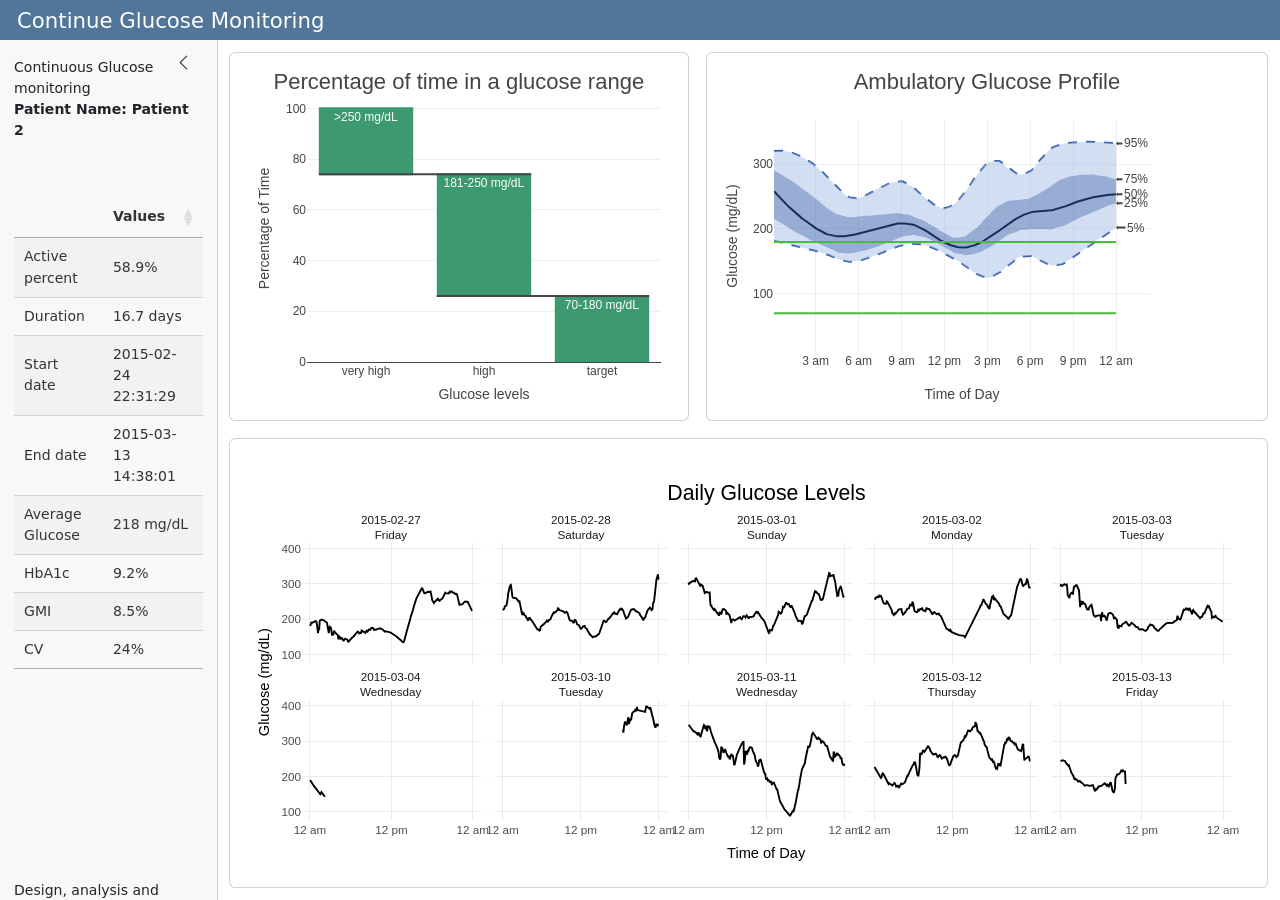
==== commit 6e8d44ad: "update" ====
--- a/cgm_demo.html
+++ b/cgm_demo.html
@@ -154,7 +154,7 @@
 <script type="application/json" data-for="htmlwidget-cc9dd3c1f1a40491852b">{"x":{"filter":"none","vertical":false,"data":[["Active percent","Duration","Start date","End date","Average Glucose","HbA1c","GMI","CV"],["58.9%","16.7 days","2015-02-24 22:31:29","2015-03-13 14:38:01","218 mg/dL","9.2%","8.5%","24%"]],"container":"<table class=\"display\">\n  <thead>\n    <tr>\n      <th> <\/th>\n      <th>Values<\/th>\n    <\/tr>\n  <\/thead>\n<\/table>","options":{"bPaginate":false,"dom":"t","language":{"info":"Showing _TOTAL_ entries"},"pageLength":5,"columnDefs":[{"orderable":false,"targets":0},{"name":" ","targets":0},{"name":"Values","targets":1}],"order":[],"autoWidth":false,"orderClasses":false,"lengthMenu":[5,10,25,50,100]}},"evals":[],"jsHooks":[]}</script>
 </div>
 <!-- ::: -->
-<p><br> <br> <br> <br> <br> <br> <br> <br> <br> <br> Design, analysis and coding: Clarum</p>
+<p><br> <br> <br> <br> <br> <br> <br> <br> <br> <br> Design, analysis and coding: Rita Giordano Clarum</p>
 <!-- ::: callout-note -->
 </div></aside>
 <button class="collapse-toggle" type="button" title="Toggle sidebar" aria-expanded="true" aria-controls="bslib-sidebar-1">
--- a/cgm_demo_files/libs/quarto-html/tippy.css
+++ b/cgm_demo_files/libs/quarto-html/tippy.css
@@ -0,0 +1 @@
+.tippy-box[data-animation=fade][data-state=hidden]{opacity:0}[data-tippy-root]{max-width:calc(100vw - 10px)}.tippy-box{position:relative;background-color:#333;color:#fff;border-radius:4px;font-size:14px;line-height:1.4;white-space:normal;outline:0;transition-property:transform,visibility,opacity}.tippy-box[data-placement^=top]>.tippy-arrow{bottom:0}.tippy-box[data-placement^=top]>.tippy-arrow:before{bottom:-7px;left:0;border-width:8px 8px 0;border-top-color:initial;transform-origin:center top}.tippy-box[data-placement^=bottom]>.tippy-arrow{top:0}.tippy-box[data-placement^=bottom]>.tippy-arrow:before{top:-7px;left:0;border-width:0 8px 8px;border-bottom-color:initial;transform-origin:center bottom}.tippy-box[data-placement^=left]>.tippy-arrow{right:0}.tippy-box[data-placement^=left]>.tippy-arrow:before{border-width:8px 0 8px 8px;border-left-color:initial;right:-7px;transform-origin:center left}.tippy-box[data-placement^=right]>.tippy-arrow{left:0}.tippy-box[data-placement^=right]>.tippy-arrow:before{left:-7px;border-width:8px 8px 8px 0;border-right-color:initial;transform-origin:center right}.tippy-box[data-inertia][data-state=visible]{transition-timing-function:cubic-bezier(.54,1.5,.38,1.11)}.tippy-arrow{width:16px;height:16px;color:#333}.tippy-arrow:before{content:"";position:absolute;border-color:transparent;border-style:solid}.tippy-content{position:relative;padding:5px 9px;z-index:1}
--- a/cgm_demo_files/libs/quarto-html/quarto-syntax-highlighting-8f1af79587c2686b78fe4e1fbadd71ab.css
+++ b/cgm_demo_files/libs/quarto-html/quarto-syntax-highlighting-8f1af79587c2686b78fe4e1fbadd71ab.css
@@ -0,0 +1,236 @@
+/* quarto syntax highlight colors */
+:root {
+  --quarto-hl-ot-color: #003B4F;
+  --quarto-hl-at-color: #657422;
+  --quarto-hl-ss-color: #20794D;
+  --quarto-hl-an-color: #5E5E5E;
+  --quarto-hl-fu-color: #4758AB;
+  --quarto-hl-st-color: #20794D;
+  --quarto-hl-cf-color: #003B4F;
+  --quarto-hl-op-color: #5E5E5E;
+  --quarto-hl-er-color: #AD0000;
+  --quarto-hl-bn-color: #AD0000;
+  --quarto-hl-al-color: #AD0000;
+  --quarto-hl-va-color: #111111;
+  --quarto-hl-bu-color: inherit;
+  --quarto-hl-ex-color: inherit;
+  --quarto-hl-pp-color: #AD0000;
+  --quarto-hl-in-color: #5E5E5E;
+  --quarto-hl-vs-color: #20794D;
+  --quarto-hl-wa-color: #5E5E5E;
+  --quarto-hl-do-color: #5E5E5E;
+  --quarto-hl-im-color: #00769E;
+  --quarto-hl-ch-color: #20794D;
+  --quarto-hl-dt-color: #AD0000;
+  --quarto-hl-fl-color: #AD0000;
+  --quarto-hl-co-color: #5E5E5E;
+  --quarto-hl-cv-color: #5E5E5E;
+  --quarto-hl-cn-color: #8f5902;
+  --quarto-hl-sc-color: #5E5E5E;
+  --quarto-hl-dv-color: #AD0000;
+  --quarto-hl-kw-color: #003B4F;
+}
+
+/* other quarto variables */
+:root {
+  --quarto-font-monospace: SFMono-Regular, Menlo, Monaco, Consolas, "Liberation Mono", "Courier New", monospace;
+}
+
+/* syntax highlight based on Pandoc's rules */
+pre > code.sourceCode > span {
+  color: #003B4F;
+}
+
+code.sourceCode > span {
+  color: #003B4F;
+}
+
+div.sourceCode,
+div.sourceCode pre.sourceCode {
+  color: #003B4F;
+}
+
+/* Normal */
+code span {
+  color: #003B4F;
+}
+
+/* Alert */
+code span.al {
+  color: #AD0000;
+  font-style: inherit;
+}
+
+/* Annotation */
+code span.an {
+  color: #5E5E5E;
+  font-style: inherit;
+}
+
+/* Attribute */
+code span.at {
+  color: #657422;
+  font-style: inherit;
+}
+
+/* BaseN */
+code span.bn {
+  color: #AD0000;
+  font-style: inherit;
+}
+
+/* BuiltIn */
+code span.bu {
+  font-style: inherit;
+}
+
+/* ControlFlow */
+code span.cf {
+  color: #003B4F;
+  font-weight: bold;
+  font-style: inherit;
+}
+
+/* Char */
+code span.ch {
+  color: #20794D;
+  font-style: inherit;
+}
+
+/* Constant */
+code span.cn {
+  color: #8f5902;
+  font-style: inherit;
+}
+
+/* Comment */
+code span.co {
+  color: #5E5E5E;
+  font-style: inherit;
+}
+
+/* CommentVar */
+code span.cv {
+  color: #5E5E5E;
+  font-style: italic;
+}
+
+/* Documentation */
+code span.do {
+  color: #5E5E5E;
+  font-style: italic;
+}
+
+/* DataType */
+code span.dt {
+  color: #AD0000;
+  font-style: inherit;
+}
+
+/* DecVal */
+code span.dv {
+  color: #AD0000;
+  font-style: inherit;
+}
+
+/* Error */
+code span.er {
+  color: #AD0000;
+  font-style: inherit;
+}
+
+/* Extension */
+code span.ex {
+  font-style: inherit;
+}
+
+/* Float */
+code span.fl {
+  color: #AD0000;
+  font-style: inherit;
+}
+
+/* Function */
+code span.fu {
+  color: #4758AB;
+  font-style: inherit;
+}
+
+/* Import */
+code span.im {
+  color: #00769E;
+  font-style: inherit;
+}
+
+/* Information */
+code span.in {
+  color: #5E5E5E;
+  font-style: inherit;
+}
+
+/* Keyword */
+code span.kw {
+  color: #003B4F;
+  font-weight: bold;
+  font-style: inherit;
+}
+
+/* Operator */
+code span.op {
+  color: #5E5E5E;
+  font-style: inherit;
+}
+
+/* Other */
+code span.ot {
+  color: #003B4F;
+  font-style: inherit;
+}
+
+/* Preprocessor */
+code span.pp {
+  color: #AD0000;
+  font-style: inherit;
+}
+
+/* SpecialChar */
+code span.sc {
+  color: #5E5E5E;
+  font-style: inherit;
+}
+
+/* SpecialString */
+code span.ss {
+  color: #20794D;
+  font-style: inherit;
+}
+
+/* String */
+code span.st {
+  color: #20794D;
+  font-style: inherit;
+}
+
+/* Variable */
+code span.va {
+  color: #111111;
+  font-style: inherit;
+}
+
+/* VerbatimString */
+code span.vs {
+  color: #20794D;
+  font-style: inherit;
+}
+
+/* Warning */
+code span.wa {
+  color: #5E5E5E;
+  font-style: italic;
+}
+
+.prevent-inlining {
+  content: "</";
+}
+
+/*# sourceMappingURL=6b53e18fde3d45214cc782d8c1de80e1.css.map */
--- a/cgm_demo_files/libs/quarto-html/quarto-syntax-highlighting-dark-98bfa626b1068186620cc14e15ad040c.css
+++ b/cgm_demo_files/libs/quarto-html/quarto-syntax-highlighting-dark-98bfa626b1068186620cc14e15ad040c.css
@@ -0,0 +1,219 @@
+/* quarto syntax highlight colors */
+:root {
+  --quarto-hl-al-color: #f07178;
+  --quarto-hl-an-color: #d4d0ab;
+  --quarto-hl-at-color: #00e0e0;
+  --quarto-hl-bn-color: #d4d0ab;
+  --quarto-hl-bu-color: #abe338;
+  --quarto-hl-ch-color: #abe338;
+  --quarto-hl-co-color: #f8f8f2;
+  --quarto-hl-cv-color: #ffd700;
+  --quarto-hl-cn-color: #ffd700;
+  --quarto-hl-cf-color: #ffa07a;
+  --quarto-hl-dt-color: #ffa07a;
+  --quarto-hl-dv-color: #d4d0ab;
+  --quarto-hl-do-color: #f8f8f2;
+  --quarto-hl-er-color: #f07178;
+  --quarto-hl-ex-color: #00e0e0;
+  --quarto-hl-fl-color: #d4d0ab;
+  --quarto-hl-fu-color: #ffa07a;
+  --quarto-hl-im-color: #abe338;
+  --quarto-hl-in-color: #d4d0ab;
+  --quarto-hl-kw-color: #ffa07a;
+  --quarto-hl-op-color: #ffa07a;
+  --quarto-hl-ot-color: #00e0e0;
+  --quarto-hl-pp-color: #dcc6e0;
+  --quarto-hl-re-color: #00e0e0;
+  --quarto-hl-sc-color: #abe338;
+  --quarto-hl-ss-color: #abe338;
+  --quarto-hl-st-color: #abe338;
+  --quarto-hl-va-color: #00e0e0;
+  --quarto-hl-vs-color: #abe338;
+  --quarto-hl-wa-color: #dcc6e0;
+}
+
+/* other quarto variables */
+:root {
+  --quarto-font-monospace: SFMono-Regular, Menlo, Monaco, Consolas, "Liberation Mono", "Courier New", monospace;
+}
+
+/* syntax highlight based on Pandoc's rules */
+pre > code.sourceCode > span {
+  color: #f8f8f2;
+}
+
+code.sourceCode > span {
+  color: #f8f8f2;
+}
+
+div.sourceCode,
+div.sourceCode pre.sourceCode {
+  color: #f8f8f2;
+}
+
+/* Normal */
+code span {
+  color: #f8f8f2;
+}
+
+/* Alert */
+code span.al {
+  color: #f07178;
+}
+
+/* Annotation */
+code span.an {
+  color: #d4d0ab;
+}
+
+/* Attribute */
+code span.at {
+  color: #00e0e0;
+}
+
+/* BaseN */
+code span.bn {
+  color: #d4d0ab;
+}
+
+/* BuiltIn */
+code span.bu {
+  color: #abe338;
+}
+
+/* ControlFlow */
+code span.cf {
+  font-weight: bold;
+  color: #ffa07a;
+}
+
+/* Char */
+code span.ch {
+  color: #abe338;
+}
+
+/* Constant */
+code span.cn {
+  color: #ffd700;
+}
+
+/* Comment */
+code span.co {
+  font-style: italic;
+  color: #f8f8f2;
+}
+
+/* CommentVar */
+code span.cv {
+  color: #ffd700;
+}
+
+/* Documentation */
+code span.do {
+  color: #f8f8f2;
+}
+
+/* DataType */
+code span.dt {
+  color: #ffa07a;
+}
+
+/* DecVal */
+code span.dv {
+  color: #d4d0ab;
+}
+
+/* Error */
+code span.er {
+  color: #f07178;
+  text-decoration: underline;
+}
+
+/* Extension */
+code span.ex {
+  font-weight: bold;
+  color: #00e0e0;
+}
+
+/* Float */
+code span.fl {
+  color: #d4d0ab;
+}
+
+/* Function */
+code span.fu {
+  color: #ffa07a;
+}
+
+/* Import */
+code span.im {
+  color: #abe338;
+}
+
+/* Information */
+code span.in {
+  color: #d4d0ab;
+}
+
+/* Keyword */
+code span.kw {
+  font-weight: bold;
+  color: #ffa07a;
+}
+
+/* Operator */
+code span.op {
+  color: #ffa07a;
+}
+
+/* Other */
+code span.ot {
+  color: #00e0e0;
+}
+
+/* Preprocessor */
+code span.pp {
+  color: #dcc6e0;
+}
+
+/* RegionMarker */
+code span.re {
+  background-color: #f8f8f2;
+  color: #00e0e0;
+}
+
+/* SpecialChar */
+code span.sc {
+  color: #abe338;
+}
+
+/* SpecialString */
+code span.ss {
+  color: #abe338;
+}
+
+/* String */
+code span.st {
+  color: #abe338;
+}
+
+/* Variable */
+code span.va {
+  color: #00e0e0;
+}
+
+/* VerbatimString */
+code span.vs {
+  color: #abe338;
+}
+
+/* Warning */
+code span.wa {
+  color: #dcc6e0;
+}
+
+.prevent-inlining {
+  content: "</";
+}
+
+/*# sourceMappingURL=ab4fe9fcb253e51a86c747f1c6881520.css.map */
--- a/cgm_demo_files/libs/quarto-html/quarto-syntax-highlighting-8f1af79587c2686b78fe4e1fbadd71ab.css
+++ b/cgm_demo_files/libs/quarto-html/quarto-syntax-highlighting-8f1af79587c2686b78fe4e1fbadd71ab.css
@@ -0,0 +1,236 @@
+/* quarto syntax highlight colors */
+:root {
+  --quarto-hl-ot-color: #003B4F;
+  --quarto-hl-at-color: #657422;
+  --quarto-hl-ss-color: #20794D;
+  --quarto-hl-an-color: #5E5E5E;
+  --quarto-hl-fu-color: #4758AB;
+  --quarto-hl-st-color: #20794D;
+  --quarto-hl-cf-color: #003B4F;
+  --quarto-hl-op-color: #5E5E5E;
+  --quarto-hl-er-color: #AD0000;
+  --quarto-hl-bn-color: #AD0000;
+  --quarto-hl-al-color: #AD0000;
+  --quarto-hl-va-color: #111111;
+  --quarto-hl-bu-color: inherit;
+  --quarto-hl-ex-color: inherit;
+  --quarto-hl-pp-color: #AD0000;
+  --quarto-hl-in-color: #5E5E5E;
+  --quarto-hl-vs-color: #20794D;
+  --quarto-hl-wa-color: #5E5E5E;
+  --quarto-hl-do-color: #5E5E5E;
+  --quarto-hl-im-color: #00769E;
+  --quarto-hl-ch-color: #20794D;
+  --quarto-hl-dt-color: #AD0000;
+  --quarto-hl-fl-color: #AD0000;
+  --quarto-hl-co-color: #5E5E5E;
+  --quarto-hl-cv-color: #5E5E5E;
+  --quarto-hl-cn-color: #8f5902;
+  --quarto-hl-sc-color: #5E5E5E;
+  --quarto-hl-dv-color: #AD0000;
+  --quarto-hl-kw-color: #003B4F;
+}
+
+/* other quarto variables */
+:root {
+  --quarto-font-monospace: SFMono-Regular, Menlo, Monaco, Consolas, "Liberation Mono", "Courier New", monospace;
+}
+
+/* syntax highlight based on Pandoc's rules */
+pre > code.sourceCode > span {
+  color: #003B4F;
+}
+
+code.sourceCode > span {
+  color: #003B4F;
+}
+
+div.sourceCode,
+div.sourceCode pre.sourceCode {
+  color: #003B4F;
+}
+
+/* Normal */
+code span {
+  color: #003B4F;
+}
+
+/* Alert */
+code span.al {
+  color: #AD0000;
+  font-style: inherit;
+}
+
+/* Annotation */
+code span.an {
+  color: #5E5E5E;
+  font-style: inherit;
+}
+
+/* Attribute */
+code span.at {
+  color: #657422;
+  font-style: inherit;
+}
+
+/* BaseN */
+code span.bn {
+  color: #AD0000;
+  font-style: inherit;
+}
+
+/* BuiltIn */
+code span.bu {
+  font-style: inherit;
+}
+
+/* ControlFlow */
+code span.cf {
+  color: #003B4F;
+  font-weight: bold;
+  font-style: inherit;
+}
+
+/* Char */
+code span.ch {
+  color: #20794D;
+  font-style: inherit;
+}
+
+/* Constant */
+code span.cn {
+  color: #8f5902;
+  font-style: inherit;
+}
+
+/* Comment */
+code span.co {
+  color: #5E5E5E;
+  font-style: inherit;
+}
+
+/* CommentVar */
+code span.cv {
+  color: #5E5E5E;
+  font-style: italic;
+}
+
+/* Documentation */
+code span.do {
+  color: #5E5E5E;
+  font-style: italic;
+}
+
+/* DataType */
+code span.dt {
+  color: #AD0000;
+  font-style: inherit;
+}
+
+/* DecVal */
+code span.dv {
+  color: #AD0000;
+  font-style: inherit;
+}
+
+/* Error */
+code span.er {
+  color: #AD0000;
+  font-style: inherit;
+}
+
+/* Extension */
+code span.ex {
+  font-style: inherit;
+}
+
+/* Float */
+code span.fl {
+  color: #AD0000;
+  font-style: inherit;
+}
+
+/* Function */
+code span.fu {
+  color: #4758AB;
+  font-style: inherit;
+}
+
+/* Import */
+code span.im {
+  color: #00769E;
+  font-style: inherit;
+}
+
+/* Information */
+code span.in {
+  color: #5E5E5E;
+  font-style: inherit;
+}
+
+/* Keyword */
+code span.kw {
+  color: #003B4F;
+  font-weight: bold;
+  font-style: inherit;
+}
+
+/* Operator */
+code span.op {
+  color: #5E5E5E;
+  font-style: inherit;
+}
+
+/* Other */
+code span.ot {
+  color: #003B4F;
+  font-style: inherit;
+}
+
+/* Preprocessor */
+code span.pp {
+  color: #AD0000;
+  font-style: inherit;
+}
+
+/* SpecialChar */
+code span.sc {
+  color: #5E5E5E;
+  font-style: inherit;
+}
+
+/* SpecialString */
+code span.ss {
+  color: #20794D;
+  font-style: inherit;
+}
+
+/* String */
+code span.st {
+  color: #20794D;
+  font-style: inherit;
+}
+
+/* Variable */
+code span.va {
+  color: #111111;
+  font-style: inherit;
+}
+
+/* VerbatimString */
+code span.vs {
+  color: #20794D;
+  font-style: inherit;
+}
+
+/* Warning */
+code span.wa {
+  color: #5E5E5E;
+  font-style: italic;
+}
+
+.prevent-inlining {
+  content: "</";
+}
+
+/*# sourceMappingURL=6b53e18fde3d45214cc782d8c1de80e1.css.map */
--- a/cgm_demo_files/libs/htmltools-fill-0.5.9/fill.css
+++ b/cgm_demo_files/libs/htmltools-fill-0.5.9/fill.css
@@ -0,0 +1,21 @@
+@layer htmltools {
+  .html-fill-container {
+    display: flex;
+    flex-direction: column;
+    /* Prevent the container from expanding vertically or horizontally beyond its
+    parent's constraints. */
+    min-height: 0;
+    min-width: 0;
+  }
+  .html-fill-container > .html-fill-item {
+    /* Fill items can grow and shrink freely within
+    available vertical space in fillable container */
+    flex: 1 1 auto;
+    min-height: 0;
+    min-width: 0;
+  }
+  .html-fill-container > :not(.html-fill-item) {
+    /* Prevent shrinking or growing of non-fill items */
+    flex: 0 0 auto;
+  }
+}
--- a/cgm_demo_files/libs/crosstalk-1.2.1/css/crosstalk.min.css
+++ b/cgm_demo_files/libs/crosstalk-1.2.1/css/crosstalk.min.css
@@ -0,0 +1 @@
+.container-fluid.crosstalk-bscols{margin-left:-30px;margin-right:-30px;white-space:normal}body>.container-fluid.crosstalk-bscols{margin-left:auto;margin-right:auto}.crosstalk-input-checkboxgroup .crosstalk-options-group .crosstalk-options-column{display:inline-block;padding-right:12px;vertical-align:top}@media only screen and (max-width: 480px){.crosstalk-input-checkboxgroup .crosstalk-options-group .crosstalk-options-column{display:block;padding-right:inherit}}.crosstalk-input{margin-bottom:15px}.crosstalk-input .control-label{margin-bottom:0;vertical-align:middle}.crosstalk-input input[type="checkbox"]{margin:4px 0 0;margin-top:1px;line-height:normal}.crosstalk-input .checkbox{position:relative;display:block;margin-top:10px;margin-bottom:10px}.crosstalk-input .checkbox>label{padding-left:20px;margin-bottom:0;font-weight:400;cursor:pointer}.crosstalk-input .checkbox input[type="checkbox"],.crosstalk-input .checkbox-inline input[type="checkbox"]{position:absolute;margin-top:2px;margin-left:-20px}.crosstalk-input .checkbox+.checkbox{margin-top:-5px}.crosstalk-input .checkbox-inline{position:relative;display:inline-block;padding-left:20px;margin-bottom:0;font-weight:400;vertical-align:middle;cursor:pointer}.crosstalk-input .checkbox-inline+.checkbox-inline{margin-top:0;margin-left:10px}
--- a/cgm_demo_files/libs/plotly-htmlwidgets-css-2.25.2/plotly-htmlwidgets.css
+++ b/cgm_demo_files/libs/plotly-htmlwidgets-css-2.25.2/plotly-htmlwidgets.css
@@ -0,0 +1,9 @@
+/*
+just here so that plotly works
+correctly with ioslides.
+see https://github.com/ropensci/plotly/issues/463
+*/
+
+slide:not(.current) .plotly.html-widget{
+  display: none;
+}
